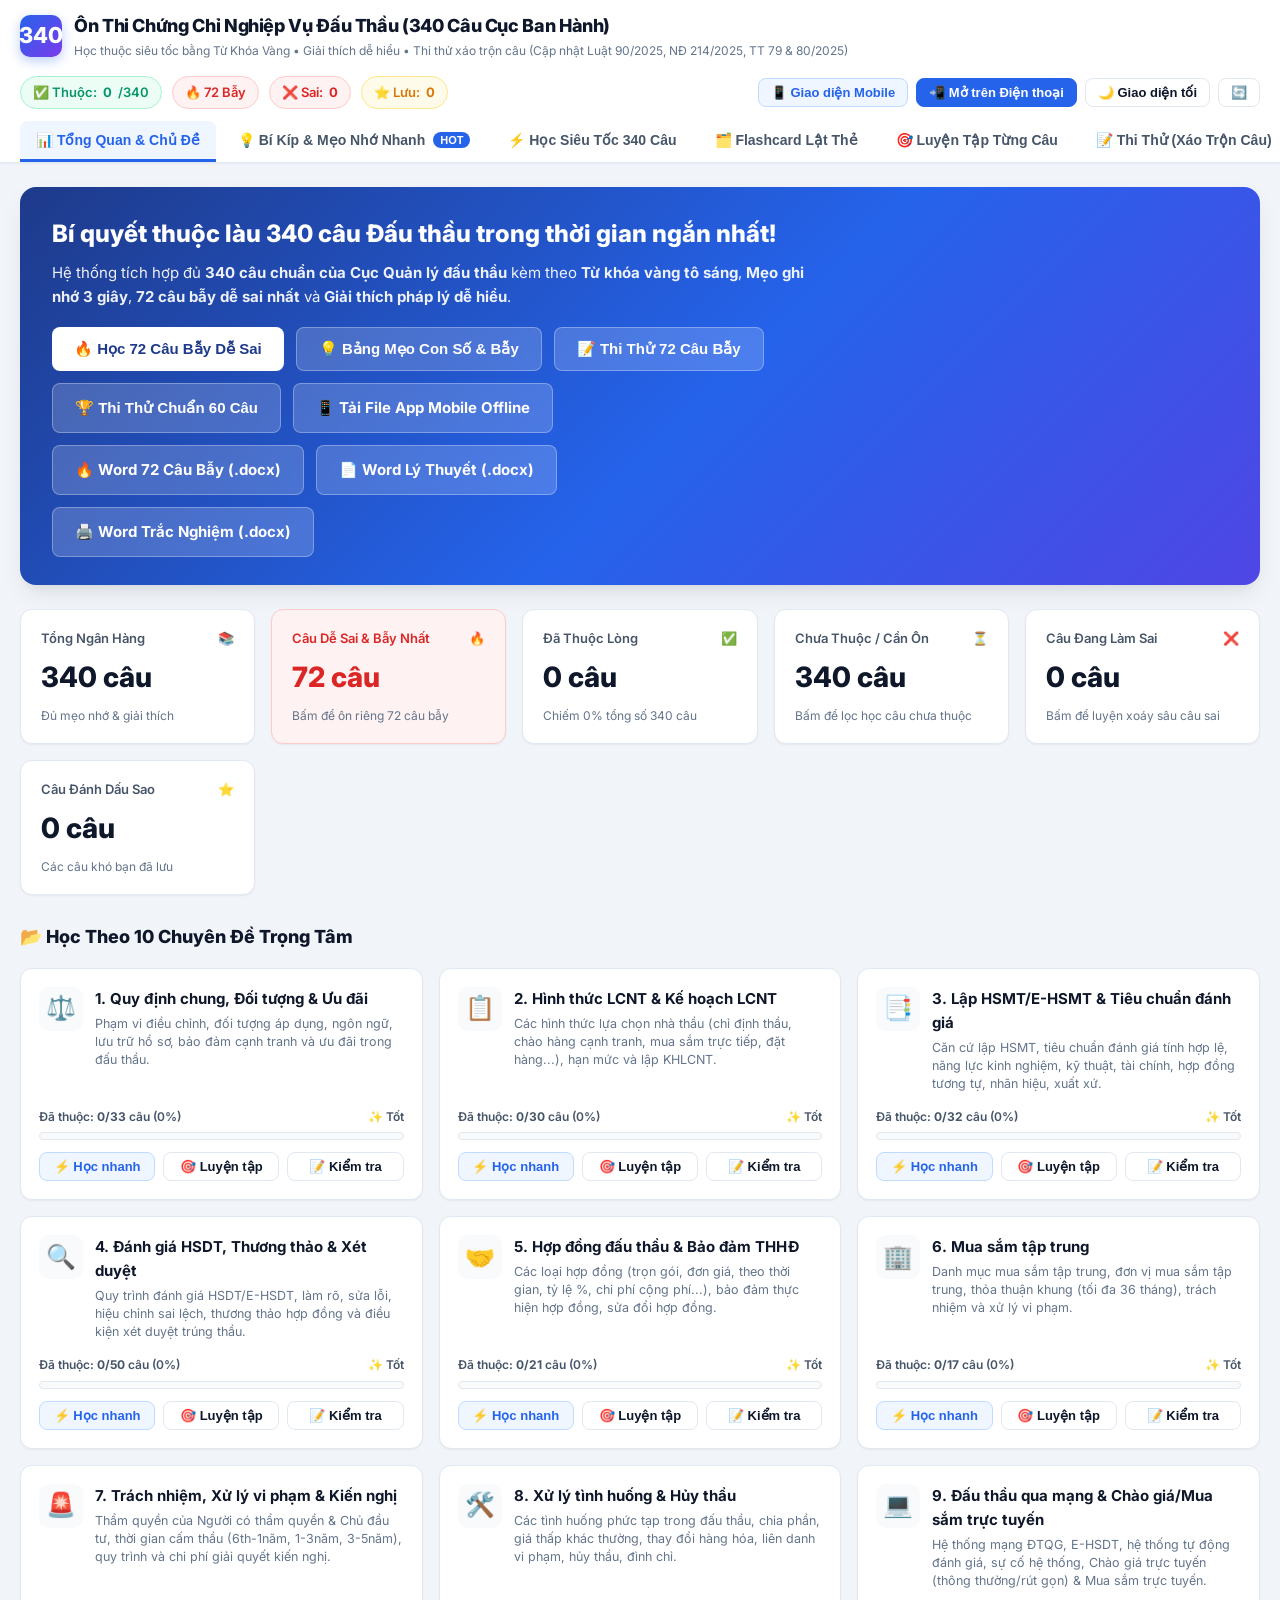
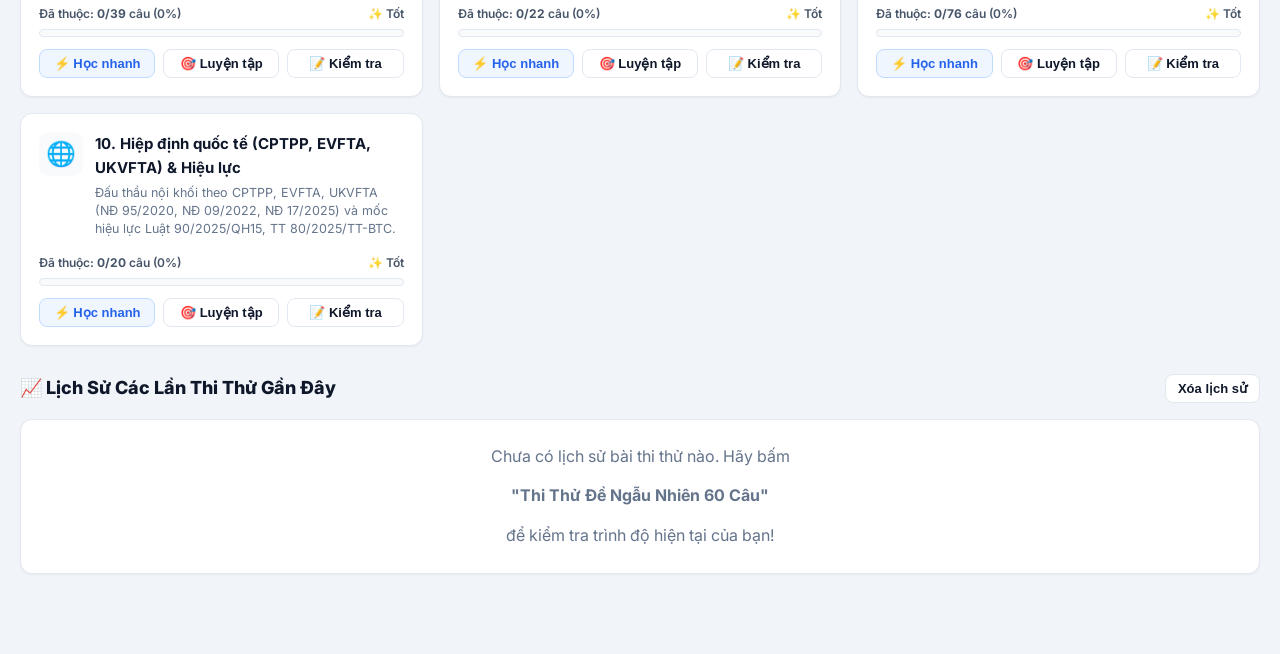
==== On_Thi_Dau_Thau_340_Mobile_Offline.html @ 9c7d1724 "Build phan mem on thi 340 cau Dau thau (Web, Mobile PWA, Word & PDF)" ====
<!DOCTYPE html>
<html lang="vi" data-theme="light">
<head>
  <meta charset="UTF-8" />
  <meta name="viewport" content="width=device-width, initial-scale=1.0, maximum-scale=1.0, user-scalable=no, viewport-fit=cover" />
  <meta name="theme-color" content="#1e3a8a" />
  <meta name="apple-mobile-web-app-capable" content="yes" />
  <meta name="apple-mobile-web-app-status-bar-style" content="black-translucent" />
  <meta name="apple-mobile-web-app-title" content="Đấu Thầu 340" />
  
  <title>Học Nhanh 340 Câu Chứng Chỉ Đấu Thầu – Mẹo Nhớ & Thi Thử</title>
  <link rel="preconnect" href="https://fonts.googleapis.com">
  <link rel="preconnect" href="https://fonts.gstatic.com" crossorigin>
  <link href="https://fonts.googleapis.com/css2?family=Inter:wght@400;500;600;700;800&display=swap" rel="stylesheet">
  <style>
:root {
  --bg-body: #f1f5f9;
  --bg-card: #ffffff;
  --bg-subtle: #f8fafc;
  --bg-hover: #f1f5f9;
  --text-main: #0f172a;
  --text-secondary: #475569;
  --text-muted: #64748b;
  --border-color: #e2e8f0;
  --primary: #2563eb;
  --primary-hover: #1d4ed8;
  --primary-light: #eff6ff;
  --primary-border: #bfdbfe;
  --success: #059669;
  --success-light: #ecfdf5;
  --success-border: #a7f3d0;
  --warning: #d97706;
  --warning-light: #fffbeb;
  --warning-border: #fde68a;
  --danger: #dc2626;
  --danger-light: #fef2f2;
  --danger-border: #fecaca;
  --purple: #7c3aed;
  --purple-light: #f5f3ff;
  --purple-border: #ddd6fe;
  --hl-question: #fef08a;
  --hl-question-text: #854d0e;
  --hl-answer: #bbf7d0;
  --hl-answer-text: #14532d;
  --shadow-sm: 0 1px 2px 0 rgba(15, 23, 42, 0.05);
  --shadow-md: 0 4px 6px -1px rgba(15, 23, 42, 0.08), 0 2px 4px -2px rgba(15, 23, 42, 0.05);
  --shadow-lg: 0 10px 25px -5px rgba(15, 23, 42, 0.1), 0 8px 10px -6px rgba(15, 23, 42, 0.06);
  --radius-sm: 8px;
  --radius-md: 12px;
  --radius-lg: 16px;
}

[data-theme="dark"] {
  --bg-body: #0b1120;
  --bg-card: #1e293b;
  --bg-subtle: #0f172a;
  --bg-hover: #334155;
  --text-main: #f8fafc;
  --text-secondary: #cbd5e1;
  --text-muted: #94a3b8;
  --border-color: #334155;
  --primary: #3b82f6;
  --primary-hover: #60a5fa;
  --primary-light: rgba(59, 130, 246, 0.15);
  --primary-border: rgba(59, 130, 246, 0.35);
  --success: #10b981;
  --success-light: rgba(16, 185, 129, 0.15);
  --success-border: rgba(16, 185, 129, 0.35);
  --warning: #f59e0b;
  --warning-light: rgba(245, 158, 11, 0.15);
  --warning-border: rgba(245, 158, 11, 0.35);
  --danger: #ef4444;
  --danger-light: rgba(239, 68, 68, 0.15);
  --danger-border: rgba(239, 68, 68, 0.35);
  --purple: #8b5cf6;
  --purple-light: rgba(139, 92, 246, 0.15);
  --purple-border: rgba(139, 92, 246, 0.35);
  --hl-question: rgba(250, 204, 21, 0.28);
  --hl-question-text: #fde047;
  --hl-answer: rgba(34, 197, 94, 0.28);
  --hl-answer-text: #86efac;
}

* {
  box-sizing: border-box;
  margin: 0;
  padding: 0;
}

body {
  font-family: 'Inter', -apple-system, BlinkMacSystemFont, 'Segoe UI', Roboto, sans-serif;
  background-color: var(--bg-body);
  color: var(--text-main);
  line-height: 1.6;
  min-height: 100vh;
  display: flex;
  flex-direction: column;
}

/* Header & Navigation */
.app-header {
  background: var(--bg-card);
  border-bottom: 1px solid var(--border-color);
  position: sticky;
  top: 0;
  z-index: 100;
  box-shadow: var(--shadow-sm);
}

.header-top {
  max-width: 1400px;
  margin: 0 auto;
  padding: 12px 20px;
  display: flex;
  align-items: center;
  justify-content: space-between;
  gap: 16px;
  flex-wrap: wrap;
}

.brand {
  display: flex;
  align-items: center;
  gap: 12px;
}

.brand-logo {
  width: 42px;
  height: 42px;
  border-radius: 10px;
  background: linear-gradient(135deg, #2563eb, #7c3aed);
  color: #fff;
  display: flex;
  align-items: center;
  justify-content: center;
  font-size: 22px;
  font-weight: 800;
  box-shadow: 0 4px 12px rgba(37, 99, 235, 0.3);
}

.brand-text h1 {
  font-size: 18px;
  font-weight: 800;
  letter-spacing: -0.02em;
  color: var(--text-main);
}

.brand-text p {
  font-size: 12px;
  color: var(--text-muted);
}

.header-stats-bar {
  display: flex;
  align-items: center;
  gap: 10px;
  flex-wrap: wrap;
}

.mini-stat {
  display: inline-flex;
  align-items: center;
  gap: 6px;
  padding: 5px 12px;
  border-radius: 999px;
  font-size: 13px;
  font-weight: 600;
  background: var(--bg-subtle);
  border: 1px solid var(--border-color);
}

.mini-stat.success {
  background: var(--success-light);
  border-color: var(--success-border);
  color: var(--success);
}

.mini-stat.warning {
  background: var(--warning-light);
  border-color: var(--warning-border);
  color: var(--warning);
}

.mini-stat.danger {
  background: var(--danger-light);
  border-color: var(--danger-border);
  color: var(--danger);
}

.header-actions {
  display: flex;
  align-items: center;
  gap: 8px;
}

/* Main Navigation Tabs */
.nav-tabs {
  max-width: 1400px;
  margin: 0 auto;
  padding: 0 20px;
  display: flex;
  gap: 6px;
  overflow-x: auto;
  scrollbar-width: none;
}

.nav-tabs::-webkit-scrollbar {
  display: none;
}

.nav-tab {
  padding: 11px 16px;
  border: none;
  background: transparent;
  color: var(--text-secondary);
  font-size: 14px;
  font-weight: 600;
  cursor: pointer;
  border-bottom: 3px solid transparent;
  display: inline-flex;
  align-items: center;
  gap: 8px;
  white-space: nowrap;
  transition: all 0.15s ease;
}

.nav-tab:hover {
  color: var(--primary);
  background: var(--bg-hover);
  border-radius: 8px 8px 0 0;
}

.nav-tab.active {
  color: var(--primary);
  border-bottom-color: var(--primary);
  background: var(--primary-light);
  border-radius: 8px 8px 0 0;
}

.nav-badge {
  font-size: 11px;
  padding: 2px 7px;
  border-radius: 999px;
  background: var(--primary);
  color: #fff;
  font-weight: 700;
}

/* Main Container */
.main-container {
  max-width: 1400px;
  width: 100%;
  margin: 0 auto;
  padding: 24px 20px 60px;
  flex: 1;
}

.tab-panel {
  display: none;
  animation: fadeIn 0.2s ease;
}

.tab-panel.active {
  display: block;
}

@keyframes fadeIn {
  from { opacity: 0; transform: translateY(4px); }
  to { opacity: 1; transform: translateY(0); }
}

/* Buttons & Controls */
.btn {
  display: inline-flex;
  align-items: center;
  justify-content: center;
  gap: 7px;
  padding: 9px 16px;
  border-radius: var(--radius-sm);
  font-size: 14px;
  font-weight: 600;
  cursor: pointer;
  border: 1px solid var(--border-color);
  background: var(--bg-card);
  color: var(--text-main);
  transition: all 0.15s ease;
  text-decoration: none;
}

.btn:hover {
  background: var(--bg-hover);
}

.btn-sm {
  padding: 6px 12px;
  font-size: 13px;
}

.btn-lg {
  padding: 12px 22px;
  font-size: 15px;
}

.btn-primary {
  background: var(--primary);
  border-color: var(--primary);
  color: #ffffff;
}

.btn-primary:hover {
  background: var(--primary-hover);
}

.btn-success {
  background: var(--success);
  border-color: var(--success);
  color: #ffffff;
}

.btn-success:hover {
  opacity: 0.92;
}

.btn-warning {
  background: var(--warning);
  border-color: var(--warning);
  color: #ffffff;
}

.btn-danger {
  background: var(--danger);
  border-color: var(--danger);
  color: #ffffff;
}

.btn-outline-primary {
  background: var(--primary-light);
  border-color: var(--primary-border);
  color: var(--primary);
}

.btn-outline-success {
  background: var(--success-light);
  border-color: var(--success-border);
  color: var(--success);
}

.btn-outline-warning {
  background: var(--warning-light);
  border-color: var(--warning-border);
  color: var(--warning);
}

.btn-outline-danger {
  background: var(--danger-light);
  border-color: var(--danger-border);
  color: var(--danger);
}

/* Dashboard Cards */
.hero-banner {
  background: linear-gradient(135deg, #1e3a8a 0%, #2563eb 55%, #4f46e5 100%);
  color: #ffffff;
  border-radius: var(--radius-lg);
  padding: 28px 32px;
  margin-bottom: 24px;
  display: flex;
  align-items: center;
  justify-content: space-between;
  gap: 24px;
  flex-wrap: wrap;
  box-shadow: var(--shadow-lg);
}

.hero-content {
  max-width: 760px;
}

.hero-content h2 {
  font-size: 24px;
  font-weight: 800;
  margin-bottom: 8px;
}

.hero-content p {
  font-size: 15px;
  opacity: 0.92;
  margin-bottom: 18px;
}

.hero-actions {
  display: flex;
  gap: 12px;
  flex-wrap: wrap;
}

.hero-actions .btn {
  border: none;
  font-weight: 700;
}

.btn-white {
  background: #ffffff;
  color: #1e3a8a;
}

.btn-white:hover {
  background: #eff6ff;
}

.btn-glass {
  background: rgba(255, 255, 255, 0.18);
  color: #ffffff;
  backdrop-filter: blur(6px);
  border: 1px solid rgba(255, 255, 255, 0.3) !important;
}

.btn-glass:hover {
  background: rgba(255, 255, 255, 0.28);
}

.stats-grid {
  display: grid;
  grid-template-columns: repeat(auto-fit, minmax(210px, 1fr));
  gap: 16px;
  margin-bottom: 28px;
}

.stat-card {
  background: var(--bg-card);
  border: 1px solid var(--border-color);
  border-radius: var(--radius-md);
  padding: 18px 20px;
  box-shadow: var(--shadow-sm);
  display: flex;
  flex-direction: column;
  gap: 6px;
  cursor: pointer;
  transition: transform 0.15s ease, box-shadow 0.15s ease;
}

.stat-card:hover {
  transform: translateY(-2px);
  box-shadow: var(--shadow-md);
}

.stat-card-header {
  display: flex;
  align-items: center;
  justify-content: space-between;
  font-size: 13px;
  font-weight: 600;
  color: var(--text-secondary);
}

.stat-card-value {
  font-size: 28px;
  font-weight: 800;
  color: var(--text-main);
}

.stat-card-sub {
  font-size: 12px;
  color: var(--text-muted);
}

/* Topics Grid */
.section-header {
  display: flex;
  align-items: center;
  justify-content: space-between;
  margin-bottom: 16px;
  gap: 12px;
  flex-wrap: wrap;
}

.section-title {
  font-size: 18px;
  font-weight: 800;
  color: var(--text-main);
  display: flex;
  align-items: center;
  gap: 8px;
}

.topics-grid {
  display: grid;
  grid-template-columns: repeat(auto-fill, minmax(320px, 1fr));
  gap: 16px;
  margin-bottom: 28px;
}

.topic-card {
  background: var(--bg-card);
  border: 1px solid var(--border-color);
  border-radius: var(--radius-md);
  padding: 18px;
  box-shadow: var(--shadow-sm);
  display: flex;
  flex-direction: column;
  justify-content: space-between;
  gap: 14px;
  transition: all 0.15s ease;
}

.topic-card:hover {
  border-color: var(--primary-border);
  box-shadow: var(--shadow-md);
}

.topic-card-top {
  display: flex;
  align-items: flex-start;
  gap: 12px;
}

.topic-icon {
  font-size: 24px;
  width: 44px;
  height: 44px;
  border-radius: 10px;
  background: var(--bg-subtle);
  display: flex;
  align-items: center;
  justify-content: center;
  flex-shrink: 0;
}

.topic-info h3 {
  font-size: 15px;
  font-weight: 700;
  margin-bottom: 4px;
  color: var(--text-main);
}

.topic-info p {
  font-size: 12.5px;
  color: var(--text-muted);
  line-height: 1.45;
}

.progress-bar-wrap {
  width: 100%;
  height: 8px;
  background: var(--bg-subtle);
  border-radius: 999px;
  overflow: hidden;
  border: 1px solid var(--border-color);
}

.progress-bar-fill {
  height: 100%;
  background: linear-gradient(90deg, #2563eb, #10b981);
  border-radius: 999px;
  transition: width 0.3s ease;
}

.topic-meta {
  display: flex;
  align-items: center;
  justify-content: space-between;
  font-size: 12px;
  color: var(--text-secondary);
  font-weight: 600;
}

.topic-actions {
  display: flex;
  gap: 8px;
  flex-wrap: wrap;
}

.topic-actions .btn {
  flex: 1;
}

/* Filter & Toolbar Bar */
.toolbar-card {
  background: var(--bg-card);
  border: 1px solid var(--border-color);
  border-radius: var(--radius-md);
  padding: 16px;
  margin-bottom: 20px;
  box-shadow: var(--shadow-sm);
  display: flex;
  flex-direction: column;
  gap: 14px;
}

.toolbar-row {
  display: flex;
  align-items: center;
  gap: 12px;
  flex-wrap: wrap;
}

.input-control, .select-control {
  padding: 9px 13px;
  border-radius: var(--radius-sm);
  border: 1px solid var(--border-color);
  background: var(--bg-subtle);
  color: var(--text-main);
  font-size: 14px;
  font-family: inherit;
  outline: none;
}

.input-control:focus, .select-control:focus {
  border-color: var(--primary);
  box-shadow: 0 0 0 3px var(--primary-light);
}

.search-input-wrap {
  position: relative;
  flex: 1;
  min-width: 240px;
}

.search-input-wrap input {
  width: 100%;
  padding-left: 36px;
}

.search-input-wrap .search-icon {
  position: absolute;
  left: 11px;
  top: 50%;
  transform: translateY(-50%);
  color: var(--text-muted);
  pointer-events: none;
}

/* Toggle Switches / Pills */
.mode-toggles {
  display: flex;
  align-items: center;
  gap: 10px;
  flex-wrap: wrap;
}

.toggle-pill {
  display: inline-flex;
  align-items: center;
  gap: 7px;
  padding: 7px 13px;
  border-radius: 999px;
  font-size: 13px;
  font-weight: 600;
  cursor: pointer;
  border: 1px solid var(--border-color);
  background: var(--bg-subtle);
  color: var(--text-secondary);
  user-select: none;
  transition: all 0.15s ease;
}

.toggle-pill.active {
  background: var(--primary-light);
  border-color: var(--primary);
  color: var(--primary);
}

/* Question Cards in Speed Study & Practice */
.question-card {
  background: var(--bg-card);
  border: 1px solid var(--border-color);
  border-radius: var(--radius-md);
  padding: 22px;
  margin-bottom: 16px;
  box-shadow: var(--shadow-sm);
  transition: border-color 0.15s ease;
}

.question-card.status-mastered {
  border-left: 5px solid var(--success);
}

.question-card.status-learning {
  border-left: 5px solid var(--warning);
}

.question-card.status-wrong {
  border-left: 5px solid var(--danger);
}

.q-header {
  display: flex;
  align-items: center;
  justify-content: space-between;
  gap: 10px;
  margin-bottom: 14px;
  flex-wrap: wrap;
}

.q-badges {
  display: flex;
  align-items: center;
  gap: 8px;
  flex-wrap: wrap;
}

.q-number-badge {
  background: var(--primary);
  color: #ffffff;
  font-weight: 800;
  font-size: 13px;
  padding: 4px 11px;
  border-radius: 6px;
}

.q-topic-badge {
  background: var(--bg-subtle);
  border: 1px solid var(--border-color);
  color: var(--text-secondary);
  font-size: 12px;
  font-weight: 600;
  padding: 3px 10px;
  border-radius: 6px;
}

.q-legal-badge {
  background: var(--purple-light);
  border: 1px solid var(--purple-border);
  color: var(--purple);
  font-size: 11.5px;
  font-weight: 600;
  padding: 3px 9px;
  border-radius: 6px;
}

.q-actions {
  display: flex;
  align-items: center;
  gap: 6px;
}

.star-btn {
  background: transparent;
  border: 1px solid var(--border-color);
  border-radius: 6px;
  padding: 4px 9px;
  cursor: pointer;
  font-size: 15px;
  color: var(--text-muted);
  transition: all 0.15s;
}

.star-btn.bookmarked {
  color: #f59e0b;
  background: var(--warning-light);
  border-color: var(--warning-border);
}

.q-text {
  font-size: 16px;
  font-weight: 600;
  color: var(--text-main);
  margin-bottom: 16px;
  white-space: pre-line;
  line-height: 1.55;
}

.hl-q {
  background: var(--hl-question);
  color: var(--hl-question-text);
  padding: 1px 5px;
  border-radius: 4px;
  font-weight: 700;
}

.hl-a {
  background: var(--hl-answer);
  color: var(--hl-answer-text);
  padding: 1px 5px;
  border-radius: 4px;
  font-weight: 700;
}

/* Options List */
.options-list {
  display: flex;
  flex-direction: column;
  gap: 10px;
  margin-bottom: 16px;
}

.option-item {
  display: flex;
  align-items: flex-start;
  gap: 12px;
  padding: 12px 15px;
  border-radius: var(--radius-sm);
  border: 1.5px solid var(--border-color);
  background: var(--bg-subtle);
  cursor: pointer;
  transition: all 0.15s ease;
  font-size: 14.5px;
  line-height: 1.5;
}

.option-item:hover:not(.disabled) {
  border-color: var(--primary);
  background: var(--primary-light);
}

.option-letter {
  width: 28px;
  height: 28px;
  border-radius: 7px;
  background: var(--bg-card);
  border: 1px solid var(--border-color);
  display: flex;
  align-items: center;
  justify-content: center;
  font-weight: 800;
  font-size: 13px;
  flex-shrink: 0;
  margin-top: 1px;
}

.option-content {
  flex: 1;
}

.option-item.correct-option {
  background: var(--success-light);
  border-color: var(--success);
}

.option-item.correct-option .option-letter {
  background: var(--success);
  border-color: var(--success);
  color: #ffffff;
}

.option-item.wrong-option {
  background: var(--danger-light);
  border-color: var(--danger);
}

.option-item.wrong-option .option-letter {
  background: var(--danger);
  border-color: var(--danger);
  color: #ffffff;
}

.option-item.selected-exam {
  background: var(--primary-light);
  border-color: var(--primary);
}

.option-item.selected-exam .option-letter {
  background: var(--primary);
  border-color: var(--primary);
  color: #ffffff;
}

.option-item.dimmed {
  opacity: 0.55;
}

/* Memory Tip & Explanation Box */
.insight-box {
  border-radius: var(--radius-sm);
  padding: 15px 18px;
  margin-top: 12px;
  display: flex;
  flex-direction: column;
  gap: 10px;
  background: var(--bg-subtle);
  border: 1px solid var(--border-color);
}

.tip-block {
  display: flex;
  align-items: flex-start;
  gap: 10px;
  background: var(--warning-light);
  border: 1px solid var(--warning-border);
  padding: 11px 14px;
  border-radius: 8px;
  color: var(--text-main);
  font-size: 14px;
}

.tip-block-icon {
  font-size: 18px;
  flex-shrink: 0;
}

.exp-block {
  display: flex;
  align-items: flex-start;
  gap: 10px;
  background: var(--primary-light);
  border: 1px solid var(--primary-border);
  padding: 11px 14px;
  border-radius: 8px;
  color: var(--text-main);
  font-size: 14px;
}

.exp-block-icon {
  font-size: 18px;
  flex-shrink: 0;
}

/* Recall Mask in Speed Study */
.recall-masked .option-item.correct-option {
  background: var(--bg-subtle);
  border-color: var(--border-color);
}

.recall-masked .option-item.correct-option .option-letter {
  background: var(--bg-card);
  border-color: var(--border-color);
  color: var(--text-main);
}

.recall-masked .hl-a {
  background: transparent;
  color: inherit;
  font-weight: inherit;
  padding: 0;
}

.recall-masked .insight-box {
  display: none;
}

.recall-reveal-btn {
  width: 100%;
  padding: 10px;
  border: 1px dashed var(--primary);
  background: var(--primary-light);
  color: var(--primary);
  font-weight: 700;
  border-radius: 8px;
  cursor: pointer;
  margin-top: 6px;
}

/* Flashcard View */
.flashcard-container {
  max-width: 820px;
  margin: 0 auto;
}

.flashcard-stage {
  perspective: 1200px;
  margin-bottom: 20px;
}

.flashcard-box {
  background: var(--bg-card);
  border: 2px solid var(--border-color);
  border-radius: var(--radius-lg);
  min-height: 360px;
  padding: 32px;
  box-shadow: var(--shadow-lg);
  display: flex;
  flex-direction: column;
  justify-content: space-between;
  cursor: pointer;
  transition: all 0.2s ease;
  position: relative;
}

.flashcard-box:hover {
  border-color: var(--primary);
}

.flashcard-box.flipped {
  border-color: var(--success);
  background: var(--bg-card);
}

.fc-hint {
  text-align: center;
  font-size: 13px;
  color: var(--text-muted);
  margin-top: 16px;
}

.fc-controls {
  display: flex;
  align-items: center;
  justify-content: center;
  gap: 12px;
  flex-wrap: wrap;
}

/* Exam Layout */
.exam-layout {
  display: grid;
  grid-template-columns: 1fr 330px;
  gap: 20px;
  align-items: start;
}

@media (max-width: 980px) {
  .exam-layout {
    grid-template-columns: 1fr;
  }
}

.exam-sidebar {
  background: var(--bg-card);
  border: 1px solid var(--border-color);
  border-radius: var(--radius-md);
  padding: 18px;
  position: sticky;
  top: 86px;
  box-shadow: var(--shadow-sm);
}

.timer-box {
  background: var(--primary-light);
  border: 1px solid var(--primary-border);
  color: var(--primary);
  border-radius: var(--radius-sm);
  padding: 12px;
  text-align: center;
  font-size: 24px;
  font-weight: 800;
  font-variant-numeric: tabular-nums;
  margin-bottom: 14px;
}

.timer-box.urgent {
  background: var(--danger-light);
  border-color: var(--danger-border);
  color: var(--danger);
  animation: pulse 1s infinite;
}

@keyframes pulse {
  0%, 100% { opacity: 1; }
  50% { opacity: 0.7; }
}

.palette-grid {
  display: grid;
  grid-template-columns: repeat(auto-fill, minmax(38px, 1fr));
  gap: 6px;
  max-height: 360px;
  overflow-y: auto;
  padding: 4px 2px;
  margin-bottom: 16px;
}

.palette-btn {
  height: 36px;
  border-radius: 6px;
  border: 1px solid var(--border-color);
  background: var(--bg-subtle);
  color: var(--text-main);
  font-size: 12.5px;
  font-weight: 700;
  cursor: pointer;
  display: flex;
  align-items: center;
  justify-content: center;
  transition: all 0.12s;
}

.palette-btn:hover {
  border-color: var(--primary);
}

.palette-btn.current {
  outline: 2px solid var(--primary);
  outline-offset: 1px;
}

.palette-btn.answered {
  background: var(--primary);
  border-color: var(--primary);
  color: #ffffff;
}

.palette-btn.flagged {
  background: var(--warning);
  border-color: var(--warning);
  color: #ffffff;
}

.palette-btn.review-correct {
  background: var(--success);
  border-color: var(--success);
  color: #ffffff;
}

.palette-btn.review-wrong {
  background: var(--danger);
  border-color: var(--danger);
  color: #ffffff;
}

/* Master Cheat Sheet Styles */
.tips-section-card {
  background: var(--bg-card);
  border: 1px solid var(--border-color);
  border-radius: var(--radius-md);
  padding: 22px;
  margin-bottom: 22px;
  box-shadow: var(--shadow-sm);
}

.tips-section-header {
  display: flex;
  align-items: center;
  justify-content: space-between;
  gap: 12px;
  margin-bottom: 8px;
  flex-wrap: wrap;
}

.tips-section-header h3 {
  font-size: 18px;
  font-weight: 800;
  color: var(--text-main);
  display: flex;
  align-items: center;
  gap: 10px;
}

.tips-table {
  display: flex;
  flex-direction: column;
  gap: 12px;
  margin-top: 16px;
}

.tip-row {
  display: grid;
  grid-template-columns: 240px 1fr;
  gap: 16px;
  padding: 14px 16px;
  border-radius: var(--radius-sm);
  background: var(--bg-subtle);
  border: 1px solid var(--border-color);
}

@media (max-width: 768px) {
  .tip-row {
    grid-template-columns: 1fr;
    gap: 8px;
  }
}

.tip-key {
  font-weight: 800;
  font-size: 14.5px;
  color: var(--primary);
  background: var(--primary-light);
  border: 1px solid var(--primary-border);
  padding: 8px 12px;
  border-radius: 8px;
  height: fit-content;
}

.tip-body {
  display: flex;
  flex-direction: column;
  gap: 8px;
}

.tip-rule {
  font-size: 14px;
  white-space: pre-line;
  color: var(--text-main);
}

.tip-q-links {
  display: flex;
  align-items: center;
  gap: 6px;
  flex-wrap: wrap;
}

.q-chip {
  font-size: 12px;
  font-weight: 700;
  padding: 3px 9px;
  border-radius: 999px;
  background: var(--bg-card);
  border: 1px solid var(--border-color);
  color: var(--text-secondary);
  cursor: pointer;
  transition: all 0.15s;
}

.q-chip:hover {
  background: var(--primary);
  color: #ffffff;
  border-color: var(--primary);
}

/* Modal */
.modal-overlay {
  position: fixed;
  inset: 0;
  background: rgba(15, 23, 42, 0.6);
  backdrop-filter: blur(3px);
  display: none;
  align-items: center;
  justify-content: center;
  z-index: 1000;
  padding: 20px;
}

.modal-overlay.open {
  display: flex;
}

.modal-content {
  background: var(--bg-card);
  border: 1px solid var(--border-color);
  border-radius: var(--radius-lg);
  max-width: 780px;
  width: 100%;
  max-height: 90vh;
  overflow-y: auto;
  padding: 24px;
  box-shadow: var(--shadow-lg);
}

.modal-header {
  display: flex;
  align-items: center;
  justify-content: space-between;
  margin-bottom: 16px;
  padding-bottom: 12px;
  border-bottom: 1px solid var(--border-color);
}

/* Pagination */
.pagination-bar {
  display: flex;
  align-items: center;
  justify-content: space-between;
  gap: 12px;
  flex-wrap: wrap;
  margin-top: 20px;
  padding: 14px 18px;
  background: var(--bg-card);
  border: 1px solid var(--border-color);
  border-radius: var(--radius-md);
}

.kbd {
  display: inline-block;
  padding: 2px 6px;
  font-size: 11px;
  font-family: monospace;
  background: var(--bg-subtle);
  border: 1px solid var(--border-color);
  border-radius: 4px;
  color: var(--text-secondary);
}



/* ==========================================================================
   NATIVE MOBILE UI & PHONE SIMULATOR MODE
   ========================================================================== */

.mobile-bottom-nav {
  display: none;
  position: fixed;
  bottom: 0;
  left: 0;
  right: 0;
  background: var(--bg-card);
  border-top: 1px solid var(--border-color);
  padding: 6px 8px calc(6px + env(safe-area-inset-bottom, 0px));
  z-index: 900;
  box-shadow: 0 -4px 16px rgba(15, 23, 42, 0.08);
  justify-content: space-around;
  align-items: center;
}

.mob-nav-item {
  flex: 1;
  border: none;
  background: transparent;
  color: var(--text-muted);
  display: flex;
  flex-direction: column;
  align-items: center;
  justify-content: center;
  gap: 3px;
  padding: 6px 2px;
  border-radius: 10px;
  cursor: pointer;
  font-family: inherit;
  transition: all 0.15s ease;
  -webkit-tap-highlight-color: transparent;
}

.mob-nav-icon {
  font-size: 19px;
  line-height: 1;
}

.mob-nav-label {
  font-size: 10.5px;
  font-weight: 700;
  letter-spacing: -0.01em;
}

.mob-nav-item.active {
  color: var(--primary);
  background: var(--primary-light);
}

/* Mobile Floating Bottom Action Bar for Practice & Exam */
.mobile-action-bar {
  display: none;
  position: fixed;
  bottom: calc(60px + env(safe-area-inset-bottom, 0px));
  left: 0;
  right: 0;
  background: var(--bg-card);
  border-top: 1px solid var(--border-color);
  padding: 8px 12px;
  z-index: 890;
  box-shadow: 0 -4px 12px rgba(15, 23, 42, 0.06);
  align-items: center;
  justify-content: space-between;
  gap: 8px;
}

.mobile-action-bar .btn {
  padding: 10px 14px;
  font-size: 13.5px;
  font-weight: 700;
  border-radius: 10px;
}

/* Mobile Bottom Sheet Drawer for Question Palette */
.mobile-drawer-overlay {
  position: fixed;
  inset: 0;
  background: rgba(15, 23, 42, 0.55);
  backdrop-filter: blur(2px);
  z-index: 1100;
  display: none;
  align-items: flex-end;
  justify-content: center;
}

.mobile-drawer-overlay.open {
  display: flex;
}

.mobile-drawer {
  background: var(--bg-card);
  width: 100%;
  max-width: 500px;
  max-height: 82vh;
  border-radius: 20px 20px 0 0;
  padding: 18px 16px calc(20px + env(safe-area-inset-bottom, 0px));
  display: flex;
  flex-direction: column;
  gap: 12px;
  box-shadow: 0 -10px 30px rgba(0, 0, 0, 0.2);
  animation: slideUpDrawer 0.22s ease-out;
}

@keyframes slideUpDrawer {
  from { transform: translateY(100%); }
  to { transform: translateY(0); }
}

.drawer-handle {
  width: 42px;
  height: 5px;
  background: var(--border-color);
  border-radius: 999px;
  margin: 0 auto 4px;
}

.mobile-filter-toggle-btn {
  display: none;
  width: 100%;
  justify-content: space-between;
  padding: 10px 14px;
  font-weight: 700;
  background: var(--primary-light);
  color: var(--primary);
  border: 1px solid var(--primary-border);
  border-radius: 10px;
}

/* Swipe Hint Pill */
.mobile-swipe-hint {
  display: none;
  text-align: center;
  font-size: 12px;
  color: var(--text-muted);
  padding: 6px 10px;
  background: var(--bg-subtle);
  border-radius: 999px;
  margin: 0 auto 12px;
  width: fit-content;
  border: 1px solid var(--border-color);
}

/* Mobile Responsive & Desktop Mobile-Preview Mode (`body.mobile-view`) */
body.mobile-view {
  background: #0f172a;
  align-items: center;
}

body.mobile-view .app-header,
body.mobile-view .main-container {
  max-width: 440px;
  width: 100%;
  background: var(--bg-body);
  border-left: 1px solid var(--border-color);
  border-right: 1px solid var(--border-color);
}

body.mobile-view .app-header {
  background: var(--bg-card);
}

body.mobile-view .mobile-bottom-nav,
body.mobile-view .mobile-action-bar {
  max-width: 440px;
  left: 50%;
  transform: translateX(-50%);
  border-left: 1px solid var(--border-color);
  border-right: 1px solid var(--border-color);
}

@media (max-width: 820px), (min-width: 1px) {
  /* Apply mobile layout when screen <= 820px OR body has .mobile-view */
}

@media (max-width: 820px) {
  .nav-tabs {
    display: none !important;
  }
  .mobile-bottom-nav {
    display: flex !important;
  }
  .mobile-swipe-hint {
    display: block !important;
  }
  .mobile-filter-toggle-btn {
    display: inline-flex !important;
  }
  .toolbar-card.collapsible-mobile .toolbar-collapsible-body {
    display: none;
  }
  .toolbar-card.collapsible-mobile.expanded .toolbar-collapsible-body {
    display: flex;
    flex-direction: column;
    gap: 12px;
    margin-top: 10px;
  }
  .main-container {
    padding: 12px 12px 135px !important;
  }
  .header-top {
    padding: 10px 12px !important;
    gap: 8px !important;
  }
  .brand-logo {
    width: 34px !important;
    height: 34px !important;
    font-size: 16px !important;
  }
  .brand-text h1 {
    font-size: 14.5px !important;
    line-height: 1.25;
  }
  .brand-text p {
    display: none !important;
  }
  .header-stats-bar {
    width: 100%;
    justify-content: space-between;
    gap: 4px !important;
  }
  .mini-stat {
    font-size: 11.5px !important;
    padding: 3px 8px !important;
  }
  .hero-banner {
    padding: 16px !important;
    border-radius: 12px !important;
    margin-bottom: 14px !important;
  }
  .hero-content h2 {
    font-size: 17px !important;
  }
  .hero-content p {
    font-size: 13px !important;
    margin-bottom: 12px !important;
  }
  .hero-actions {
    display: grid !important;
    grid-template-columns: 1fr 1fr;
    gap: 8px !important;
  }
  .hero-actions .btn {
    padding: 9px 10px !important;
    font-size: 12.5px !important;
    width: 100%;
    text-align: center;
  }
  .stats-grid {
    grid-template-columns: 1fr 1fr !important;
    gap: 10px !important;
    margin-bottom: 18px !important;
  }
  .stat-card {
    padding: 12px !important;
  }
  .stat-card-value {
    font-size: 20px !important;
  }
  .topics-grid {
    grid-template-columns: 1fr !important;
    gap: 12px !important;
  }
  .question-card {
    padding: 14px !important;
    border-radius: 12px !important;
  }
  .q-text {
    font-size: 15.5px !important;
    margin-bottom: 12px !important;
  }
  .option-item {
    padding: 12px !important;
    font-size: 14.5px !important;
    border-radius: 10px !important;
  }
  .input-control, .select-control {
    font-size: 16px !important; /* Prevents iOS zoom on focus */
    width: 100%;
  }
  .exam-sidebar {
    display: none !important; /* Replaced by mobile bottom sheet drawer */
  }
  .flashcard-box {
    padding: 18px !important;
    min-height: 310px !important;
  }
  .fc-hint {
    display: none !important;
  }
}

/* Mirror the exact mobile rules when Desktop user turns on `body.mobile-view` */
body.mobile-view .nav-tabs {
  display: none !important;
}
body.mobile-view .mobile-bottom-nav {
  display: flex !important;
}
body.mobile-view .mobile-swipe-hint {
  display: block !important;
}
body.mobile-view .mobile-filter-toggle-btn {
  display: inline-flex !important;
}
body.mobile-view .toolbar-card.collapsible-mobile .toolbar-collapsible-body {
  display: none;
}
body.mobile-view .toolbar-card.collapsible-mobile.expanded .toolbar-collapsible-body {
  display: flex;
  flex-direction: column;
  gap: 12px;
  margin-top: 10px;
}
body.mobile-view .main-container {
  padding: 12px 12px 135px !important;
}
body.mobile-view .header-top {
  padding: 10px 12px !important;
  gap: 8px !important;
}
body.mobile-view .brand-logo {
  width: 34px !important;
  height: 34px !important;
  font-size: 16px !important;
}
body.mobile-view .brand-text h1 {
  font-size: 14.5px !important;
  line-height: 1.25;
}
body.mobile-view .brand-text p {
  display: none !important;
}
body.mobile-view .header-stats-bar {
  width: 100%;
  justify-content: space-between;
  gap: 4px !important;
}
body.mobile-view .mini-stat {
  font-size: 11.5px !important;
  padding: 3px 8px !important;
}
body.mobile-view .hero-banner {
  padding: 16px !important;
  border-radius: 12px !important;
  margin-bottom: 14px !important;
}
body.mobile-view .hero-content h2 {
  font-size: 17px !important;
}
body.mobile-view .hero-content p {
  font-size: 13px !important;
  margin-bottom: 12px !important;
}
body.mobile-view .hero-actions {
  display: grid !important;
  grid-template-columns: 1fr 1fr;
  gap: 8px !important;
}
body.mobile-view .hero-actions .btn {
  padding: 9px 10px !important;
  font-size: 12.5px !important;
  width: 100%;
  text-align: center;
}
body.mobile-view .stats-grid {
  grid-template-columns: 1fr 1fr !important;
  gap: 10px !important;
  margin-bottom: 18px !important;
}
body.mobile-view .stat-card {
  padding: 12px !important;
}
body.mobile-view .stat-card-value {
  font-size: 20px !important;
}
body.mobile-view .topics-grid {
  grid-template-columns: 1fr !important;
  gap: 12px !important;
}
body.mobile-view .question-card {
  padding: 14px !important;
  border-radius: 12px !important;
}
body.mobile-view .q-text {
  font-size: 15.5px !important;
  margin-bottom: 12px !important;
}
body.mobile-view .option-item {
  padding: 12px !important;
  font-size: 14.5px !important;
  border-radius: 10px !important;
}
body.mobile-view .exam-sidebar {
  display: none !important;
}
body.mobile-view .flashcard-box {
  padding: 18px !important;
  min-height: 310px !important;
}
body.mobile-view .fc-hint {
  display: none !important;
}

</style>
</head>
<body>
  <!-- Header -->
  <header class="app-header">
    <div class="header-top">
      <div class="brand">
        <div class="brand-logo">340</div>
        <div class="brand-text">
          <h1>Ôn Thi Chứng Chỉ Nghiệp Vụ Đấu Thầu (340 Câu Cục Ban Hành)</h1>
          <p>Học thuộc siêu tốc bằng Từ Khóa Vàng • Giải thích dễ hiểu • Thi thử xáo trộn câu (Cập nhật Luật 90/2025, NĐ 214/2025, TT 79 & 80/2025)</p>
        </div>
      </div>

      <div class="header-stats-bar">
        <span class="mini-stat success" onclick="openSpeedWithFilter('MASTERED')" style="cursor:pointer;" title="Số câu bạn đã đánh dấu thuộc lòng">
          ✅ Thuộc: <strong id="hdr-mastered">0</strong>/340
        </span>
        <span class="mini-stat danger" onclick="openSpeedWithFilter('TRAP')" style="cursor:pointer;" title="Bấm để xem 72 câu bẫy dễ sai nhất">
          🔥 72 Bẫy
        </span>
        <span class="mini-stat danger" onclick="openPracticeWithFilter('WRONG')" style="cursor:pointer;" title="Số câu bạn từng chọn sai">
          ❌ Sai: <strong id="hdr-wrong">0</strong>
        </span>
        <span class="mini-stat warning" onclick="openSpeedWithFilter('BOOKMARKED')" style="cursor:pointer;" title="Số câu bạn đánh dấu sao">
          ⭐ Lưu: <strong id="hdr-bookmarked">0</strong>
        </span>
      </div>

      <div class="header-actions">
        <button class="btn btn-sm btn-outline-primary" id="btn-mobile-view-toggle" title="Chuyển đổi giao diện Điện thoại / Máy tính">
          📱 Giao diện Mobile
        </button>
        <button class="btn btn-sm btn-primary" id="btn-open-qr-modal" title="Quét mã QR hoặc tải bản Mobile Offline về điện thoại">
          📲 Mở trên Điện thoại
        </button>
        <button class="btn btn-sm" id="btn-theme-toggle" title="Đổi giao diện Sáng / Tối">
          🌙 Tối
        </button>
        <button class="btn btn-sm" id="btn-reset-progress" title="Xóa tiến độ học để học lại từ đầu">
          🔄
        </button>
      </div>
    </div>

    <nav class="nav-tabs">
      <button class="nav-tab active" data-tab="tab-dashboard">
        📊 Tổng Quan & Chủ Đề
      </button>
      <button class="nav-tab" data-tab="tab-tips">
        💡 Bí Kíp & Mẹo Nhớ Nhanh <span class="nav-badge">HOT</span>
      </button>
      <button class="nav-tab" data-tab="tab-speed">
        ⚡ Học Siêu Tốc 340 Câu
      </button>
      <button class="nav-tab" data-tab="tab-flashcard">
        🗂️ Flashcard Lật Thẻ
      </button>
      <button class="nav-tab" data-tab="tab-practice">
        🎯 Luyện Tập Từng Câu
      </button>
      <button class="nav-tab" data-tab="tab-exam">
        📝 Thi Thử (Xáo Trộn Câu)
      </button>
    </nav>
  </header>

  <!-- Main Content -->
  <main class="main-container">
    <!-- TAB 1: DASHBOARD -->
    <section id="tab-dashboard" class="tab-panel active">
      <div class="hero-banner">
        <div class="hero-content">
          <h2>Bí quyết thuộc làu 340 câu Đấu thầu trong thời gian ngắn nhất!</h2>
          <p>
            Hệ thống tích hợp đủ <strong>340 câu chuẩn của Cục Quản lý đấu thầu</strong> kèm theo <strong>Từ khóa vàng tô sáng</strong>, <strong>Mẹo ghi nhớ 3 giây</strong>, <strong>72 câu bẫy dễ sai nhất</strong> và <strong>Giải thích pháp lý dễ hiểu</strong>.
          </p>
          <div class="hero-actions">
            <button class="btn btn-lg btn-white" onclick="openSpeedWithFilter('TRAP')">
              🔥 Học 72 Câu Bẫy Dễ Sai
            </button>
            <button class="btn btn-lg btn-glass" onclick="switchTab('tab-tips')">
              💡 Bảng Mẹo Con Số & Bẫy
            </button>
            <button class="btn btn-lg btn-glass" onclick="startTrapExam()">
              📝 Thi Thử 72 Câu Bẫy
            </button>
            <button class="btn btn-lg btn-glass" onclick="startQuickExam(60, 60)">
              🏆 Thi Thử Chuẩn 60 Câu
            </button>
            <a class="btn btn-lg btn-glass" href="On_Thi_Dau_Thau_340_Mobile_Offline.html" download>
              📱 Tải File App Mobile Offline
            </a>
            <a class="btn btn-lg btn-glass" href="3_Bo_72_Cau_Hoi_De_Sai_Va_Nhieu_Bay_Nhat.docx" download>
              🔥 Word 72 Câu Bẫy (.docx)
            </a>
            <a class="btn btn-lg btn-glass" href="1_Tai_Lieu_Hoc_Ly_Thuyet_Va_Meo_Nho_340_Cau_Dau_Thau.docx" download>
              📄 Word Lý Thuyết (.docx)
            </a>
            <a class="btn btn-lg btn-glass" href="2_Bo_De_Trac_Nghiem_340_Cau_In_Tiet_Kiem_Giay.docx" download>
              🖨️ Word Trắc Nghiệm (.docx)
            </a>
          </div>
        </div>
      </div>

      <div class="stats-grid">
        <div class="stat-card" onclick="openSpeedWithFilter('ALL')">
          <div class="stat-card-header">
            <span>Tổng Ngân Hàng</span>
            <span>📚</span>
          </div>
          <div class="stat-card-value">340 câu</div>
          <div class="stat-card-sub">Đủ mẹo nhớ & giải thích</div>
        </div>

        <div class="stat-card" onclick="openSpeedWithFilter('TRAP')" style="border-color: var(--danger-border); background: var(--danger-light);">
          <div class="stat-card-header">
            <span style="color:var(--danger)">Câu Dễ Sai & Bẫy Nhất</span>
            <span>🔥</span>
          </div>
          <div class="stat-card-value" style="color:var(--danger)">72 câu</div>
          <div class="stat-card-sub">Bấm để ôn riêng 72 câu bẫy</div>
        </div>

        <div class="stat-card" onclick="openSpeedWithFilter('MASTERED')">
          <div class="stat-card-header">
            <span>Đã Thuộc Lòng</span>
            <span>✅</span>
          </div>
          <div class="stat-card-value" id="dash-mastered">0</div>
          <div class="stat-card-sub" id="dash-mastered-pct">Chiếm 0% tổng số câu</div>
        </div>

        <div class="stat-card" onclick="openSpeedWithFilter('UNLEARNED')">
          <div class="stat-card-header">
            <span>Chưa Thuộc / Cần Ôn</span>
            <span>⏳</span>
          </div>
          <div class="stat-card-value" id="dash-unlearned">340</div>
          <div class="stat-card-sub">Bấm để lọc học câu chưa thuộc</div>
        </div>

        <div class="stat-card" onclick="openPracticeWithFilter('WRONG')">
          <div class="stat-card-header">
            <span>Câu Đang Làm Sai</span>
            <span>❌</span>
          </div>
          <div class="stat-card-value" id="dash-wrong">0</div>
          <div class="stat-card-sub">Bấm để luyện xoáy sâu câu sai</div>
        </div>

        <div class="stat-card" onclick="openSpeedWithFilter('BOOKMARKED')">
          <div class="stat-card-header">
            <span>Câu Đánh Dấu Sao</span>
            <span>⭐</span>
          </div>
          <div class="stat-card-value" id="dash-bookmarked">0</div>
          <div class="stat-card-sub">Các câu khó bạn đã lưu</div>
        </div>
      </div>

      <div class="section-header">
        <div class="section-title">📂 Học Theo 10 Chuyên Đề Trọng Tâm</div>
      </div>
      <div id="topics-grid-container" class="topics-grid"></div>

      <div class="section-header">
        <div class="section-title">📈 Lịch Sử Các Lần Thi Thử Gần Đây</div>
        <button class="btn btn-sm" id="btn-clear-history">Xóa lịch sử</button>
      </div>
      <div id="exam-history-container"></div>
    </section>

    <!-- TAB 2: MASTER TIPS (BÍ KÍP & MẸO NHỚ NHANH) -->
    <section id="tab-tips" class="tab-panel">
      <div class="toolbar-card">
        <div class="toolbar-row" style="justify-content: space-between;">
          <div>
            <h2 style="font-size: 18px; font-weight: 800; margin-bottom: 4px;">
              💡 Tổng Hợp Bí Kíp & Mẹo Ghi Nhớ Hệ Thống 340 Câu
            </h2>
            <p style="font-size: 13px; color: var(--text-secondary);">
              Đọc kỹ 6 bảng quy luật dưới đây giúp bạn giải quyết nhanh hơn 200/340 câu chỉ trong 3 giây! <strong>Chạm vào từng nút [Câu #]</strong> để xem ngay câu hỏi đó.
            </p>
          </div>
          <div class="search-input-wrap" style="max-width: 340px;">
            <span class="search-icon">🔍</span>
            <input type="text" id="tips-search-input" class="input-control" placeholder="Tìm mẹo (VD: 500 triệu, 05 ngày, cấm thầu, bẫy...)" />
          </div>
        </div>
      </div>

      <div id="master-tips-container"></div>
    </section>

    <!-- TAB 3: SPEED STUDY (HỌC SIÊU TỐC 340 CÂU) -->
    <section id="tab-speed" class="tab-panel">
      <div class="toolbar-card collapsible-mobile expanded" id="speed-toolbar-card">
        <button class="btn mobile-filter-toggle-btn" onclick="toggleMobileFilter('speed-toolbar-card')">
          <span>🌪️ Bộ lọc & Chế độ Học Siêu Tốc</span>
          <span>Ẩn/Hiện ▾</span>
        </button>

        <div class="toolbar-collapsible-body">
          <div class="toolbar-row">
            <div class="search-input-wrap">
              <span class="search-icon">🔍</span>
              <input type="text" id="speed-search" class="input-control" placeholder="Tìm số câu (VD: 104) hoặc từ khóa..." />
            </div>

            <select id="speed-topic-filter" class="select-control">
              <option value="ALL">📂 Tất cả 10 chủ đề (340 câu)</option>
            </select>

            <select id="speed-range-filter" class="select-control">
              <option value="ALL">🔢 Tất cả cụm câu (1 - 340)</option>
              <option value="1-50">Cụm 1: Câu 1 – 50</option>
              <option value="51-100">Cụm 2: Câu 51 – 100</option>
              <option value="101-150">Cụm 3: Câu 101 – 150</option>
              <option value="151-200">Cụm 4: Câu 151 – 200</option>
              <option value="201-250">Cụm 5: Câu 201 – 250</option>
              <option value="251-300">Cụm 6: Câu 251 – 300</option>
              <option value="301-340">Cụm 7: Câu 301 – 340</option>
            </select>

            <select id="speed-status-filter" class="select-control">
              <option value="ALL">📌 Mọi trạng thái (340 câu)</option>
              <option value="TRAP">🔥 72 Câu Dễ Sai & Nhiều Bẫy Nhất</option>
              <option value="UNLEARNED">⏳ Chưa thuộc</option>
              <option value="MASTERED">✅ Đã thuộc lòng</option>
              <option value="WRONG">❌ Câu hay làm sai</option>
              <option value="BOOKMARKED">⭐ Câu đánh dấu sao</option>
            </select>
          </div>

          <div class="toolbar-row" style="justify-content: space-between;">
            <div class="mode-toggles">
              <label class="toggle-pill active" id="pill-hl-keywords">
                <input type="checkbox" id="chk-hl-keywords" checked style="display:none;" />
                ✨ Tô sáng Từ Khóa
              </label>

              <label class="toggle-pill" id="pill-only-correct">
                <input type="checkbox" id="chk-only-correct" style="display:none;" />
                🎯 Chỉ hiện Đáp Án Đúng
              </label>

              <label class="toggle-pill" id="pill-recall-mask">
                <input type="checkbox" id="chk-recall-mask" style="display:none;" />
                🙈 Tự nhẩm (Che đáp án)
              </label>

              <button class="btn btn-sm" id="btn-speed-shuffle">
                🔀 Xáo trộn
              </button>
            </div>

            <div style="font-size: 13px; color: var(--text-secondary); font-weight: 600;">
              Hiển thị: <strong id="speed-count-label">340</strong> câu
            </div>
          </div>
        </div>
      </div>

      <div id="speed-list-container"></div>

      <div class="pagination-bar" id="speed-pagination"></div>
    </section>

    <!-- TAB 4: FLASHCARDS (THẺ GHI NHỚ) -->
    <section id="tab-flashcard" class="tab-panel">
      <div class="toolbar-card">
        <div class="toolbar-row" style="justify-content: space-between;">
          <div style="display:flex; gap: 8px; flex-wrap: wrap; align-items: center; flex:1;">
            <select id="fc-topic-filter" class="select-control" style="flex:1; min-width:160px;">
              <option value="ALL">📂 Tất cả 10 chủ đề</option>
            </select>

            <select id="fc-status-filter" class="select-control" style="flex:1; min-width:160px;">
              <option value="ALL">📌 Tất cả thẻ (340)</option>
              <option value="TRAP">🔥 Chỉ 72 thẻ Câu Dễ Sai & Bẫy Nhất</option>
              <option value="UNLEARNED">⏳ Chỉ thẻ Chưa thuộc</option>
              <option value="WRONG">❌ Chỉ thẻ Hay sai</option>
              <option value="BOOKMARKED">⭐ Chỉ thẻ Đánh dấu sao</option>
              <option value="MASTERED">✅ Chỉ thẻ Đã thuộc</option>
            </select>

            <button class="btn btn-sm btn-outline-primary" id="btn-fc-shuffle">
              🔀 Xáo trộn thẻ
            </button>
          </div>

          <div style="font-size: 13.5px; font-weight: 800; color: var(--primary);">
            Thẻ <span id="fc-index-label">1 / 340</span>
          </div>
        </div>
      </div>

      <div class="mobile-swipe-hint">
        👆 Chạm vào thẻ để lật • Vuốt ngang Trái / Phải để chuyển thẻ tiếp theo
      </div>

      <div class="flashcard-container">
        <div class="flashcard-stage">
          <div class="flashcard-box" id="flashcard-box">
            <!-- Dynamic Flashcard Content -->
          </div>
          <div class="fc-hint">
            Phím tắt nhanh: <span class="kbd">Space</span> Lật thẻ • <span class="kbd">←</span> / <span class="kbd">→</span> Chuyển thẻ • <span class="kbd">1</span> Cần ôn lại • <span class="kbd">2</span> Đã thuộc lòng • <span class="kbd">S</span> Đánh dấu sao
          </div>
        </div>

        <div class="fc-controls">
          <button class="btn" id="btn-fc-prev">⬅️ Trước</button>
          <button class="btn btn-outline-warning" id="btn-fc-learning">⏳ Cần ôn</button>
          <button class="btn btn-primary" id="btn-fc-flip">🔄 Lật thẻ</button>
          <button class="btn btn-success" id="btn-fc-mastered">✅ Đã thuộc!</button>
          <button class="btn" id="btn-fc-next">Tiếp ➡️</button>
        </div>
      </div>
    </section>

    <!-- TAB 5: INTERACTIVE PRACTICE (LUYỆN TẬP TỪNG CÂU) -->
    <section id="tab-practice" class="tab-panel">
      <div class="toolbar-card collapsible-mobile" id="prac-toolbar-card">
        <button class="btn mobile-filter-toggle-btn" onclick="toggleMobileFilter('prac-toolbar-card')">
          <span>🎯 Bộ lọc Luyện Tập (<strong id="mob-prac-stat-inline">Đúng: 0 | Sai: 0</strong>)</span>
          <span>Đổi bộ lọc ▾</span>
        </button>

        <div class="toolbar-collapsible-body">
          <div class="toolbar-row" style="justify-content: space-between;">
            <div style="display:flex; gap: 10px; flex-wrap: wrap; align-items: center;">
              <select id="prac-topic-filter" class="select-control">
                <option value="ALL">📂 Tất cả 10 chủ đề (340 câu)</option>
              </select>

              <select id="prac-range-filter" class="select-control">
                <option value="ALL">🔢 Tất cả cụm câu (1 - 340)</option>
                <option value="1-50">Cụm 1: Câu 1 – 50</option>
                <option value="51-100">Cụm 2: Câu 51 – 100</option>
                <option value="101-150">Cụm 3: Câu 101 – 150</option>
                <option value="151-200">Cụm 4: Câu 151 – 200</option>
                <option value="201-250">Cụm 5: Câu 201 – 250</option>
                <option value="251-300">Cụm 6: Câu 251 – 300</option>
                <option value="301-340">Cụm 7: Câu 301 – 340</option>
              </select>

              <select id="prac-status-filter" class="select-control">
                <option value="ALL">📌 Tất cả câu hỏi</option>
                <option value="TRAP">🔥 Chỉ 72 câu Dễ Sai & Bẫy Nhất</option>
                <option value="UNLEARNED">⏳ Chỉ câu Chưa thuộc</option>
                <option value="WRONG">❌ Chỉ câu Hay làm sai</option>
                <option value="BOOKMARKED">⭐ Chỉ câu Đánh dấu sao</option>
                <option value="MASTERED">✅ Chỉ câu Đã thuộc</option>
              </select>

              <label class="toggle-pill" id="pill-prac-shuffle-q">
                <input type="checkbox" id="chk-prac-shuffle-q" style="display:none;" />
                🔀 Xáo trộn câu
              </label>

              <label class="toggle-pill" id="pill-prac-shuffle-opt">
                <input type="checkbox" id="chk-prac-shuffle-opt" style="display:none;" />
                🎲 Xáo trộn đáp án
              </label>
            </div>

            <div style="display:flex; align-items:center; gap: 8px;">
              <span style="font-size: 13px; font-weight: 700; color: var(--text-secondary);">
                Đúng: <strong id="prac-score-correct" style="color:var(--success)">0</strong> |
                Sai: <strong id="prac-score-wrong" style="color:var(--danger)">0</strong>
              </span>
              <button class="btn btn-sm" id="btn-prac-reset-session">Làm mới</button>
            </div>
          </div>
        </div>
      </div>

      <div class="mobile-swipe-hint">
        👆 Chạm chọn đáp án A/B/C/D • Vuốt ngang Trái / Phải để chuyển câu
      </div>

      <div class="exam-layout">
        <div id="prac-question-area"></div>

        <aside class="exam-sidebar">
          <div style="display:flex; justify-content:space-between; align-items:center; margin-bottom:10px;">
            <h3 style="font-size:14.5px; font-weight:800;">Bảng Câu Hỏi Luyện Tập</h3>
            <span id="prac-progress-text" style="font-size:12.5px; color:var(--text-muted); font-weight:600;">1 / 340</span>
          </div>
          <div id="prac-palette" class="palette-grid"></div>
          <div style="font-size: 12px; color: var(--text-muted); line-height: 1.5;">
            💡 <strong>Mẹo thao tác nhanh:</strong> Bấm phím <span class="kbd">A</span> <span class="kbd">B</span> <span class="kbd">C</span> <span class="kbd">D</span> hoặc <span class="kbd">1</span> <span class="kbd">2</span> <span class="kbd">3</span> <span class="kbd">4</span> để chọn đáp án; bấm <span class="kbd">Enter</span> hoặc <span class="kbd">→</span> để sang câu kế tiếp.
          </div>
        </aside>
      </div>
    </section>

    <!-- TAB 6: EXAM MODE (THI THỬ & KIỂM TRA XÁO TRỘN CÂU) -->
    <section id="tab-exam" class="tab-panel">
      <!-- Exam Setup View -->
      <div id="exam-setup-view">
        <div class="toolbar-card" style="padding: 20px;">
          <h2 style="font-size: 20px; font-weight: 800; margin-bottom: 6px;">
            📝 Phòng Thi Thử & Kiểm Tra Xáo Trộn Câu Hỏi
          </h2>
          <p style="font-size: 13.5px; color: var(--text-secondary); margin-bottom: 16px;">
            Chọn một chế độ đề thi chuẩn dưới đây hoặc tự cấu hình đề kiểm tra theo ý muốn.
          </p>

          <div class="stats-grid" style="margin-bottom: 20px;">
            <div class="stat-card" style="border-color: var(--primary-border); background: var(--primary-light);" onclick="startQuickExam(60, 60, 'ALL', true)">
              <div class="stat-card-header">
                <span style="color:var(--primary)">ĐỀ CHUẨN SÁT HẠCH</span>
                <span>🏆</span>
              </div>
              <div class="stat-card-value" style="color:var(--primary)">60 câu / 60p</div>
              <div class="stat-card-sub">Phân bổ đều 10 chủ đề • Xáo trộn</div>
            </div>

            <div class="stat-card" style="border-color: var(--danger-border); background: var(--danger-light);" onclick="startTrapExam()">
              <div class="stat-card-header">
                <span style="color:var(--danger)">ĐỀ 72 CÂU BẪY DỄ SAI</span>
                <span>🔥</span>
              </div>
              <div class="stat-card-value" style="color:var(--danger)">72 câu / 60p</div>
              <div class="stat-card-sub">Kiểm tra riêng 72 câu nhiều bẫy nhất</div>
            </div>

            <div class="stat-card" onclick="startQuickExam(30, 30, 'ALL', false)">
              <div class="stat-card-header">
                <span>ĐỀ KIỂM TRA NHANH</span>
                <span>⚡</span>
              </div>
              <div class="stat-card-value">30 câu / 30p</div>
              <div class="stat-card-sub">Lấy ngẫu nhiên 30 câu bất kỳ</div>
            </div>

            <div class="stat-card" onclick="startWeaknessExam()">
              <div class="stat-card-header">
                <span>ĐỀ XOÁY SÂU CÂU SAI</span>
                <span>🎯</span>
              </div>
              <div class="stat-card-value">Ôn Điểm Yếu</div>
              <div class="stat-card-sub">Ưu tiên câu bạn làm sai / chưa thuộc</div>
            </div>
          </div>

          <div style="border-top: 1px solid var(--border-color); padding-top: 16px;">
            <h3 style="font-size: 15px; font-weight: 800; margin-bottom: 12px;">⚙️ Tự Tạo Đề Kiểm Tra Tùy Chỉnh</h3>
            <div class="toolbar-row" style="gap: 12px;">
              <div style="flex:1; min-width:140px;">
                <label style="display:block; font-size:12px; font-weight:700; margin-bottom:4px;">Số lượng câu:</label>
                <select id="custom-exam-count" class="select-control">
                  <option value="20">20 câu</option>
                  <option value="30">30 câu</option>
                  <option value="50">50 câu</option>
                  <option value="60" selected>60 câu (Chuẩn thi)</option>
                  <option value="100">100 câu</option>
                  <option value="340">Tất cả (340 câu)</option>
                </select>
              </div>

              <div style="flex:1; min-width:140px;">
                <label style="display:block; font-size:12px; font-weight:700; margin-bottom:4px;">Thời gian:</label>
                <select id="custom-exam-time" class="select-control">
                  <option value="15">15 phút</option>
                  <option value="30">30 phút</option>
                  <option value="45">45 phút</option>
                  <option value="60" selected>60 phút</option>
                  <option value="90">90 phút</option>
                  <option value="0">Không giới hạn</option>
                </select>
              </div>

              <div style="flex:1; min-width:180px;">
                <label style="display:block; font-size:12px; font-weight:700; margin-bottom:4px;">Chủ đề kiểm tra:</label>
                <select id="custom-exam-topic" class="select-control">
                  <option value="ALL">Tất cả 10 chủ đề</option>
                </select>
              </div>

              <div style="flex:1; min-width:160px;">
                <label style="display:block; font-size:12px; font-weight:700; margin-bottom:4px;">Từ câu – Đến câu:</label>
                <div style="display:flex; align-items:center; gap:6px;">
                  <input type="number" id="custom-exam-from" class="input-control" value="1" min="1" max="340" />
                  <span>-</span>
                  <input type="number" id="custom-exam-to" class="input-control" value="340" min="1" max="340" />
                </div>
              </div>
            </div>

            <div class="toolbar-row" style="margin-top: 14px; justify-content: space-between;">
              <div class="mode-toggles">
                <label class="toggle-pill active" id="pill-exam-shuffle-q">
                  <input type="checkbox" id="chk-exam-shuffle-q" checked style="display:none;" />
                  🔀 Xáo trộn câu hỏi
                </label>
                <label class="toggle-pill" id="pill-exam-shuffle-opt">
                  <input type="checkbox" id="chk-exam-shuffle-opt" style="display:none;" />
                  🎲 Xáo trộn phương án
                </label>
              </div>

              <button class="btn btn-lg btn-primary" id="btn-start-custom-exam" style="width:100%; max-width:320px;">
                🚀 Bắt Đầu Làm Bài Kiểm Tra
              </button>
            </div>
          </div>
        </div>
      </div>

      <!-- Active Exam & Result View -->
      <div id="exam-active-view" style="display:none;">
        <div id="exam-result-banner" style="display:none; margin-bottom: 16px;"></div>

        <div class="exam-layout">
          <div id="exam-main-column">
            <!-- Single question or full review list -->
          </div>

          <aside class="exam-sidebar">
            <div class="timer-box" id="exam-timer-display">60:00</div>

            <div style="display:flex; justify-content:space-between; font-size:13px; font-weight:700; margin-bottom:10px;">
              <span>Đã trả lời: <strong id="exam-answered-count">0/60</strong></span>
              <span>Đặt cờ: <strong id="exam-flagged-count">0</strong></span>
            </div>

            <div id="exam-palette" class="palette-grid"></div>

            <div style="display:flex; flex-direction:column; gap:8px;">
              <button class="btn btn-primary" id="btn-submit-exam" style="width:100%;">
                📤 Nộp Bài & Chấm Điểm
              </button>
              <button class="btn btn-sm" id="btn-exit-exam" style="width:100%;">
                ⬅️ Quay lại tạo đề mới
              </button>
            </div>
          </aside>
        </div>
      </div>
    </section>
  </main>

  <!-- Mobile Sticky Action Bar (Shown on Mobile during Practice or Active Exam) -->
  <div class="mobile-action-bar" id="mobile-action-bar">
    <button class="btn" id="mob-act-prev">⬅️ Trước</button>
    <button class="btn btn-outline-primary" id="mob-act-palette" style="flex:1;">
      📋 Bảng câu (<span id="mob-act-progress">1/60</span>)
    </button>
    <button class="btn btn-primary" id="mob-act-next">Tiếp ➡️</button>
  </div>

  <!-- Mobile Bottom Navigation Bar -->
  <nav class="mobile-bottom-nav" id="mobile-bottom-nav">
    <button class="mob-nav-item active" data-tab="tab-dashboard">
      <span class="mob-nav-icon">📊</span>
      <span class="mob-nav-label">Tổng quan</span>
    </button>
    <button class="mob-nav-item" data-tab="tab-tips">
      <span class="mob-nav-icon">💡</span>
      <span class="mob-nav-label">Mẹo nhớ</span>
    </button>
    <button class="mob-nav-item" data-tab="tab-speed">
      <span class="mob-nav-icon">⚡</span>
      <span class="mob-nav-label">Học nhanh</span>
    </button>
    <button class="mob-nav-item" data-tab="tab-flashcard">
      <span class="mob-nav-icon">🗂️</span>
      <span class="mob-nav-label">Thẻ lật</span>
    </button>
    <button class="mob-nav-item" data-tab="tab-practice">
      <span class="mob-nav-icon">🎯</span>
      <span class="mob-nav-label">Luyện câu</span>
    </button>
    <button class="mob-nav-item" data-tab="tab-exam">
      <span class="mob-nav-icon">📝</span>
      <span class="mob-nav-label">Thi thử</span>
    </button>
  </nav>

  <!-- Mobile Bottom-Sheet Drawer for Question Palette -->
  <div class="mobile-drawer-overlay" id="mobile-palette-drawer">
    <div class="mobile-drawer">
      <div class="drawer-handle"></div>
      <div style="display:flex; justify-content:space-between; align-items:center;">
        <h3 id="mob-drawer-title" style="font-size:16px; font-weight:800;">Bảng Chọn Câu Hỏi Nhanh</h3>
        <button class="btn btn-sm" id="btn-close-mob-drawer">✖ Đóng</button>
      </div>
      <div id="mob-drawer-timer-row" style="display:none; justify-content:space-between; align-items:center; padding:8px 12px; border-radius:8px; background:var(--primary-light); color:var(--primary); font-weight:800;">
        <span id="mob-drawer-timer">⏱️ 60:00</span>
        <span id="mob-drawer-answered">Đã làm: 0/60</span>
      </div>
      <div id="mob-drawer-grid" class="palette-grid" style="max-height:48vh;"></div>
      <div id="mob-drawer-exam-actions" style="display:none; gap:8px;">
        <button class="btn btn-primary" id="mob-drawer-submit-btn" style="flex:1;">📤 Nộp Bài Chấm Điểm</button>
        <button class="btn" id="mob-drawer-exit-btn">Thoát đề</button>
      </div>
    </div>
  </div>

  <!-- Modal for viewing a specific question from Master Cheat-Sheet -->
  <div class="modal-overlay" id="question-modal">
    <div class="modal-content">
      <div class="modal-header">
        <h3 id="modal-title" style="font-size: 17px; font-weight: 800;">Chi tiết câu hỏi</h3>
        <button class="btn btn-sm" id="btn-close-modal">✖ Đóng</button>
      </div>
      <div id="modal-body"></div>
    </div>
  </div>

  <!-- Modal for Mobile QR Code & Offline File Instructions -->
  <div class="modal-overlay" id="qr-mobile-modal">
    <div class="modal-content" style="max-width: 540px;">
      <div class="modal-header">
        <h3 style="font-size: 17px; font-weight: 800;">📲 Học & Luyện Thi Trên Điện Thoại</h3>
        <button class="btn btn-sm" id="btn-close-qr-modal">✖ Đóng</button>
      </div>
      <div style="display:flex; flex-direction:column; gap:16px;">
        <div style="background:var(--primary-light); border:1px solid var(--primary-border); border-radius:12px; padding:16px; text-align:center;">
          <h4 style="font-size:15px; font-weight:800; color:var(--primary); margin-bottom:6px;">
            Cách 1: Quét Mã QR Mở Trực Tuyến Trên Điện Thoại (Mọi mạng 4G/5G/Wi-Fi)
          </h4>
          <p style="font-size:13px; color:var(--text-secondary); margin-bottom:12px;">
            Dùng Camera iPhone hoặc Zalo trên điện thoại quét mã dưới đây để mở ngay:
          </p>
          <div style="background:#ffffff; padding:12px; border-radius:12px; display:inline-block; box-shadow:var(--shadow-sm);">
            <svg xmlns="http://www.w3.org/2000/svg" width="165" height="165" class="segno"><path transform="scale(5)" class="qrline" stroke="#000" d="M2 2.5h7m1 0h1m2 0h3m2 0h1m1 0h3m1 0h7m-29 1h1m5 0h1m1 0h2m4 0h1m3 0h1m1 0h1m1 0h1m5 0h1m-29 1h1m1 0h3m1 0h1m6 0h1m4 0h1m1 0h1m1 0h1m1 0h3m1 0h1m-29 1h1m1 0h3m1 0h1m1 0h1m1 0h2m1 0h5m1 0h1m2 0h1m1 0h3m1 0h1m-29 1h1m1 0h3m1 0h1m2 0h2m3 0h3m2 0h2m1 0h1m1 0h3m1 0h1m-29 1h1m5 0h1m5 0h2m5 0h2m1 0h1m5 0h1m-29 1h7m1 0h1m1 0h1m1 0h1m1 0h1m1 0h1m1 0h1m1 0h1m1 0h7m-21 1h1m7 0h3m1 0h1m-21 1h1m1 0h2m1 0h3m2 0h1m3 0h1m2 0h2m1 0h1m1 0h1m2 0h1m1 0h2m-28 1h4m4 0h1m1 0h1m2 0h1m1 0h1m2 0h6m3 0h1m-29 1h2m1 0h1m2 0h1m1 0h1m7 0h3m1 0h2m1 0h2m1 0h2m-27 1h1m2 0h2m1 0h2m1 0h5m1 0h1m2 0h1m1 0h1m1 0h2m3 0h1m-29 1h2m3 0h5m2 0h2m1 0h1m1 0h1m2 0h1m4 0h2m-27 1h3m1 0h1m3 0h1m2 0h1m1 0h4m2 0h1m1 0h2m3 0h3m-27 1h5m1 0h2m4 0h1m1 0h1m2 0h1m2 0h3m1 0h3m-28 1h4m2 0h5m2 0h3m1 0h1m2 0h1m1 0h1m3 0h1m-28 1h1m1 0h1m3 0h1m1 0h1m1 0h2m2 0h1m3 0h1m2 0h1m1 0h3m1 0h1m-26 1h1m1 0h2m1 0h1m2 0h2m1 0h1m1 0h1m2 0h1m1 0h1m2 0h1m1 0h3m-28 1h1m1 0h1m3 0h7m2 0h2m3 0h3m3 0h1m-25 1h1m1 0h1m4 0h2m1 0h1m1 0h5m1 0h1m2 0h1m2 0h1m-26 1h2m1 0h1m1 0h1m1 0h1m1 0h4m1 0h12m-19 1h1m4 0h1m4 0h1m1 0h1m3 0h5m-29 1h7m1 0h2m1 0h3m2 0h1m2 0h2m1 0h1m1 0h2m1 0h1m-28 1h1m5 0h1m1 0h1m6 0h1m4 0h1m3 0h2m2 0h1m-29 1h1m1 0h3m1 0h1m3 0h2m2 0h1m2 0h2m1 0h5m1 0h3m-29 1h1m1 0h3m1 0h1m1 0h1m1 0h1m3 0h3m3 0h2m2 0h2m2 0h1m-29 1h1m1 0h3m1 0h1m1 0h1m1 0h1m1 0h1m1 0h1m2 0h5m1 0h1m2 0h1m1 0h1m-29 1h1m5 0h1m2 0h1m1 0h1m1 0h1m1 0h1m2 0h1m1 0h1m3 0h2m1 0h1m-28 1h7m1 0h3m4 0h1m2 0h4m3 0h1m1 0h1"/></svg>
          </div>
          <div style="margin-top:8px; font-weight:800; font-size:15px; color:var(--primary);">
            https://trongphuhappy.github.io/dauthau/ (hoặc mạng nội bộ: http://192.168.22.9:8080)
          </div>
          <p style="font-size:12px; color:var(--text-muted); margin-top:4px;">
            *(Mẹo: Sau khi mở trên Safari/Chrome điện thoại, bấm <strong>"Chia sẻ -> Thêm vào màn hình chính"</strong> để cài thành App dùng Offline)*
          </p>
        </div>

        <div style="background:var(--success-light); border:1px solid var(--success-border); border-radius:12px; padding:16px;">
          <h4 style="font-size:15px; font-weight:800; color:var(--success); margin-bottom:6px;">
            Cách 2 (Khuyên dùng): Gửi 1 File Offline qua Zalo sang Điện thoại (Dùng mọi lúc không cần mạng!)
          </h4>
          <p style="font-size:13px; color:var(--text-main); margin-bottom:12px;">
            Toàn bộ 340 câu hỏi, 72 câu bẫy, mẹo nhớ và phòng thi đã được đóng gói gọn vào <strong>1 file duy nhất</strong>. Bạn chỉ cần gửi file này qua <strong>Zalo (Truyền file / Cloud của tôi)</strong> sang điện thoại là bấm mở học được ngay cả khi đi đường, dùng 4G hoặc tắt máy tính!
          </p>
          <a class="btn btn-success" href="On_Thi_Dau_Thau_340_Mobile_Offline.html" download style="width:100%;">
            📥 Tải File App Mobile Độc Lập (On_Thi_Dau_Thau_340_Mobile_Offline.html)
          </a>
        </div>
      </div>
    </div>
  </div>

  <!-- Scripts -->
<script>
// Dữ liệu Bí Kíp & Mẹo Ghi Nhớ Nhanh Hệ Thống 340 Câu Đấu Thầu
window.BIDDING_TOPICS = [
  {
    id: "T1",
    name: "1. Quy định chung, Đối tượng & Ưu đãi",
    shortName: "Quy định chung & Ưu đãi",
    icon: "⚖️",
    color: "#2563eb",
    desc: "Phạm vi điều chỉnh, đối tượng áp dụng, ngôn ngữ, lưu trữ hồ sơ, bảo đảm cạnh tranh và ưu đãi trong đấu thầu."
  },
  {
    id: "T2",
    name: "2. Hình thức LCNT & Kế hoạch LCNT",
    shortName: "Hình thức & KHLCNT",
    icon: "📋",
    color: "#7c3aed",
    desc: "Các hình thức lựa chọn nhà thầu (chỉ định thầu, chào hàng cạnh tranh, mua sắm trực tiếp, đặt hàng...), hạn mức và lập KHLCNT."
  },
  {
    id: "T3",
    name: "3. Lập HSMT/E-HSMT & Tiêu chuẩn đánh giá",
    shortName: "HSMT & Tiêu chuẩn",
    icon: "📑",
    color: "#0891b2",
    desc: "Căn cứ lập HSMT, tiêu chuẩn đánh giá tính hợp lệ, năng lực kinh nghiệm, kỹ thuật, tài chính, hợp đồng tương tự, nhãn hiệu, xuất xứ."
  },
  {
    id: "T4",
    name: "4. Đánh giá HSDT, Thương thảo & Xét duyệt",
    shortName: "Đánh giá & Xét duyệt",
    icon: "🔍",
    color: "#059669",
    desc: "Quy trình đánh giá HSDT/E-HSDT, làm rõ, sửa lỗi, hiệu chỉnh sai lệch, thương thảo hợp đồng và điều kiện xét duyệt trúng thầu."
  },
  {
    id: "T5",
    name: "5. Hợp đồng đấu thầu & Bảo đảm THHĐ",
    shortName: "Hợp đồng đấu thầu",
    icon: "🤝",
    color: "#d97706",
    desc: "Các loại hợp đồng (trọn gói, đơn giá, theo thời gian, tỷ lệ %, chi phí cộng phí...), bảo đảm thực hiện hợp đồng, sửa đổi hợp đồng."
  },
  {
    id: "T6",
    name: "6. Mua sắm tập trung",
    shortName: "Mua sắm tập trung",
    icon: "🏢",
    color: "#db2777",
    desc: "Danh mục mua sắm tập trung, đơn vị mua sắm tập trung, thỏa thuận khung (tối đa 36 tháng), trách nhiệm và xử lý vi phạm."
  },
  {
    id: "T7",
    name: "7. Trách nhiệm, Xử lý vi phạm & Kiến nghị",
    shortName: "Vi phạm & Kiến nghị",
    icon: "🚨",
    color: "#dc2626",
    desc: "Thẩm quyền của Người có thẩm quyền & Chủ đầu tư, thời gian cấm thầu (6th-1năm, 1-3năm, 3-5năm), quy trình và chi phí giải quyết kiến nghị."
  },
  {
    id: "T8",
    name: "8. Xử lý tình huống & Hủy thầu",
    shortName: "Xử lý tình huống",
    icon: "🛠️",
    color: "#ea580c",
    desc: "Các tình huống phức tạp trong đấu thầu, chia phần, giá thấp khác thường, thay đổi hàng hóa, liên danh vi phạm, hủy thầu, đình chỉ."
  },
  {
    id: "T9",
    name: "9. Đấu thầu qua mạng & Chào giá/Mua sắm trực tuyến",
    shortName: "Đấu thầu qua mạng",
    icon: "💻",
    color: "#4f46e5",
    desc: "Hệ thống mạng ĐTQG, E-HSDT, hệ thống tự động đánh giá, sự cố hệ thống, Chào giá trực tuyến (thông thường/rút gọn) & Mua sắm trực tuyến."
  },
  {
    id: "T10",
    name: "10. Hiệp định quốc tế (CPTPP, EVFTA, UKVFTA) & Hiệu lực",
    shortName: "Hiệp định & Hiệu lực",
    icon: "🌐",
    color: "#0d9488",
    desc: "Đấu thầu nội khối theo CPTPP, EVFTA, UKVFTA (NĐ 95/2020, NĐ 09/2022, NĐ 17/2025) và mốc hiệu lực Luật 90/2025/QH15, TT 80/2025/TT-BTC."
  }
];

window.MASTER_TIPS = [
  {
    id: "numbers-money",
    title: "1. Bảng Nhớ Nhanh Các Con Số Hạn Mức Tiền Tệ",
    icon: "💰",
    badge: "Cực hay hỏi",
    summary: "Chỉ cần nhớ đúng 7 mốc tiền tệ này là giải quyết ngay ~25 câu hỏi về hạn mức trong đề!",
    items: [
      {
        key: "≤ 50 triệu đồng",
        rule: "Mua sắm không phải lập KHLCNT (chỉ cần tiết kiệm, hiệu quả, đủ hóa đơn chứng từ) HOẶC được lập KHLCNT để đấu thầu. Cũng là mốc Bảo đảm dự thầu < 50 triệu đồng thì chỉ cần cam kết trong đơn dự thầu (không phải đính kèm thư bảo lãnh khi nộp E-HSDT).",
        questions: [44, 66, 67, 225]
      },
      {
        key: "≤ 500 triệu đồng",
        rule: "1) Hạn mức CHỈ ĐỊNH THẦU đối với gói thầu thuộc DỰ TOÁN MUA SẮM thường xuyên (không hình thành dự án).\n2) Hạn mức MUA SẮM TRỰC TUYẾN đối với hàng hóa, dịch vụ thuộc DỰ TOÁN MUA SẮM.\n3) Gói thầu dưới 500 triệu thuộc dự toán mua sắm: CĐT được quyết định cho phép nhà thầu có ≥ 50% lao động là người khuyết tật, thương binh, dân tộc thiểu số (HĐLĐ ≥ 3 tháng) tham dự.",
        questions: [33, 251, 253, 297]
      },
      {
        key: "≤ 01 tỷ đồng",
        rule: "Hạn mức MUA SẮM TRỰC TUYẾN đối với hàng hóa, dịch vụ thuộc DỰ ÁN ĐẦU TƯ (nhớ: Dự toán mua sắm = 500 triệu; Dự án = 1 tỷ).",
        questions: [253]
      },
      {
        key: "≤ 02 tỷ đồng",
        rule: "Hạn mức CHỈ ĐỊNH THẦU đối với gói thầu mua sắm hàng hóa, xây lắp, dịch vụ phi tư vấn, hỗn hợp thuộc DỰ ÁN ĐẦU TƯ (riêng tư vấn thuộc dự án là 800 triệu).",
        questions: [34]
      },
      {
        key: "≤ 10 tỷ đồng",
        rule: "1) Hạn mức áp dụng CHÀO HÀNG CẠNH TRANH (dịch vụ phi tư vấn thông dụng đơn giản, hàng hóa thông dụng sẵn có, xây lắp đơn giản).\n2) Gói hàng hóa/phi tư vấn ≤ 10 tỷ (hoặc xây lắp/hỗn hợp ≤ 20 tỷ) khi đóng thầu không có nhà thầu nộp E-HSDT thì gia hạn tối thiểu 05 ngày làm việc (nếu lớn hơn mốc này thì gia hạn tối thiểu 10 ngày).",
        questions: [31, 32, 233, 268]
      },
      {
        key: "Không giới hạn hạn mức",
        rule: "1) ĐẤU THẦU RỘNG RÃI: Không quy định hạn mức áp dụng (giá nào cũng được đấu rộng rãi).\n2) CHÀO GIÁ TRỰC TUYẾN THÔNG THƯỜNG đối với dự toán mua sắm hàng hóa: Không quy định hạn mức áp dụng.",
        questions: [37, 270]
      },
      {
        key: "25 triệu đồng (0,025%)",
        rule: "Chi phí giải quyết kiến nghị KQLCNT = 0,025% giá dự thầu của nhà thầu kiến nghị (tối thiểu 2 triệu, tối đa 50 triệu). Lưu ý BẪY Câu 189: Nhà thầu rớt kỹ thuật (gói 1 giai đoạn 2 túi hồ sơ) chưa được mở túi tài chính nên phải tính 0,025% x GIÁ GÓI THẦU (100 tỷ) = 25 triệu đồng (chứ không tính theo 90 tỷ tự khai!).",
        questions: [189]
      }
    ]
  },
  {
    id: "numbers-time",
    title: "2. Bảng Nhớ Nhanh Các Mốc Thời Gian (Giờ / Ngày / Tháng / Năm)",
    icon: "⏱️",
    badge: "Ăn điểm 100%",
    summary: "Các câu hỏi về thời hạn rất dễ nhầm giữa 'ngày' và 'ngày làm việc'. Ghi nhớ bảng này để chọn chuẩn xác!",
    items: [
      {
        key: "02 giờ",
        rule: "1) Đấu thầu QUA MẠNG: Chủ đầu tư phải mở thầu và công khai biên bản mở thầu trong thời hạn không quá 02 giờ kể từ thời điểm đóng thầu.\n2) Sự cố Hệ thống: Tự động gia hạn các gói thầu có thời điểm đóng thầu/kết thúc chào giá trực tuyến trong khoảng từ khi sự cố đến sau khi khắc phục xong 02 giờ.",
        questions: [227, 230, 275]
      },
      {
        key: "24 giờ",
        rule: "Đấu thầu KHÔNG QUA MẠNG: Biên bản mở thầu phải được đăng tải trên Hệ thống mạng ĐTQG trong thời hạn 24 giờ kể từ thời điểm mở thầu.",
        questions: [124]
      },
      {
        key: "02 ngày làm việc",
        rule: "1) Nộp chi phí giải quyết kiến nghị: Trong 02 ngày làm việc kể từ ngày nhận được thông báo của bộ phận thường trực.\n2) Giải thích lý do không trúng thầu: Chủ đầu tư phải trả lời trong 02 ngày làm việc kể từ ngày nhà thầu yêu cầu.",
        questions: [185, 315]
      },
      {
        key: "03 ngày làm việc",
        rule: "1) Thời gian tối thiểu Chủ đầu tư dành cho nhà thầu để làm rõ E-HSDT (bổ sung cam kết bảo hành, bảo trì...): Không ít hơn 03 ngày làm việc.\n2) Chào giá trực tuyến rút gọn: Nhà thầu xác nhận chấp thuận được trao hợp đồng trong tối đa 03 ngày làm việc.\n3) Mua sắm trực tuyến: Nhà thầu xác nhận hoặc từ chối đơn hàng trong 03 ngày làm việc.\n4) Chào giá trực tuyến thông thường: Gửi thông báo mời trước thời điểm bắt đầu chào giá tối thiểu 03 ngày làm việc.",
        questions: [96, 235, 244, 308, 310]
      },
      {
        key: "05 ngày làm việc",
        rule: "Con số 'VÀNG' xuất hiện nhiều nhất:\n1) Đăng tải KHLCNT lên Hệ thống: Chậm nhất 05 ngày làm việc kể từ ngày ban hành.\n2) Đăng tải thông tin chủ yếu của hợp đồng: Chậm nhất 05 ngày làm việc kể từ ngày hợp đồng CÓ HIỆU LỰC.\n3) Nộp bổ sung HÀNG MẪU (đấu thầu qua mạng): Trong vòng 05 ngày làm việc sau thời điểm đóng thầu.\n4) Nộp bản gốc bảo lãnh dự thầu giấy khi CĐT yêu cầu: Trong vòng 05 ngày làm việc.",
        questions: [42, 68, 218, 259, 299]
      },
      {
        key: "07 ngày làm việc",
        rule: "Chủ đầu tư đăng tải danh sách nhà thầu có hành vi vi phạm và bị đánh giá về uy tín trên Hệ thống trong thời hạn 07 ngày làm việc kể từ ngày nhà thầu có hành vi vi phạm.",
        questions: [219]
      },
      {
        key: "10 ngày (ngày thường)",
        rule: "1) Trả lại nguyên trạng HSĐX tài chính của gói TƯ VẤN không qua mạng không vượt qua bước kỹ thuật: Trong thời hạn 10 ngày kể từ ngày ký hợp đồng.\n2) Gia hạn đóng thầu khi không có nhà thầu hoặc chỉ có 1 nhà thầu (gói xây lắp rộng rãi / gói hàng hóa 15 tỷ > 10 tỷ): Tối thiểu 10 ngày.",
        questions: [26, 90, 268]
      },
      {
        key: "30 ngày",
        rule: "Hội đồng giải quyết kiến nghị phải có văn bản giải quyết kiến nghị về KQLCNT trong thời hạn 30 ngày kể từ ngày Hội đồng được thành lập.",
        questions: [177]
      },
      {
        key: "12 tháng / 24 tháng / 36 tháng",
        rule: "• 12 tháng: Điều kiện Mua sắm trực tiếp (từ khi ký HĐ trước đến ngày phê duyệt KQ mua sắm trực tiếp không quá 12 tháng).\n• 24 tháng: Thời gian áp dụng Mua sắm trực tuyến tối đa 24 tháng.\n• 36 tháng: Thời hạn áp dụng Thỏa thuận khung (mua sắm tập trung) không quá 36 tháng.",
        questions: [39, 139, 221]
      },
      {
        key: "03 năm / 05 năm / 10 năm",
        rule: "• 03 năm: Kinh nghiệm tối thiểu của thành viên Tổ chuyên gia thuộc tổ chức tư vấn đấu thầu.\n• 05 năm: Thời hạn lưu trữ hồ sơ trong trường hợp HỦY THẦU (kể từ ngày ban hành QĐ hủy thầu).\n• 10 năm: Thời hiệu áp dụng biện pháp CẤM tham gia hoạt động đấu thầu (10 năm tính từ ngày XẢY RA hành vi vi phạm).",
        questions: [16, 23, 158]
      }
    ]
  },
  {
    id: "numbers-percent",
    title: "3. Bảng Nhớ Nhanh Tỷ Lệ Phần Trăm (%) & Cách Tính Hợp Đồng Tương Tự",
    icon: "📊",
    badge: "Hay nhầm lẫn",
    summary: "Nắm vững các công thức tính quy mô hợp đồng tương tự, điểm kỹ thuật và tỷ lệ bảo đảm.",
    items: [
      {
        key: "Hợp đồng tương tự theo chu kỳ năm (Câu 70, 79, 117)",
        rule: "Gói thầu có tính chất lặp lại theo chu kỳ qua các năm (như thuê máy chủ 5 năm, giặt là 3 năm, mua sắm 2 năm):\n• Tính giá trị 1 năm = Giá gói thầu / Số năm.\n• Hàng hóa (Câu 79): Bằng 50% giá trị 1 năm.\n• Phi tư vấn như thuê máy chủ, giặt là (Câu 70, 117): Bằng 30% giá trị 1 năm! Ví dụ Câu 70: 5 tỷ / 5 năm = 1 tỷ/năm -> 30% của 1 tỷ = 300 triệu đồng! Câu 117: 12 tỷ / 3 năm = 4 tỷ/năm -> 30% của 4 tỷ = 1,2 tỷ đồng (được cộng dồn các HĐ trong vòng 12 tháng đối với phi tư vấn!).",
        questions: [70, 79, 113, 117]
      },
      {
        key: "Hợp đồng tương tự cùng Mã HS (Câu 78, 114)",
        rule: "• Nếu gói thầu có nhiều hàng hóa CÙNG MÃ HS (Câu 78: Hàng A 4 tỷ và Hàng B 6 tỷ cùng mã HS 9035): Chỉ lấy 50% của hạng mục có giá trị LỚN NHẤT (50% x 6 tỷ = 3 tỷ đồng), KHÔNG cộng gộp thành 5 tỷ!\n• Nếu gói thầu có nhiều hàng hóa KHÁC MÃ HS (Câu 114: Điều hòa 1 tỷ = cần 500tr; Laptop 2 tỷ = cần 1 tỷ): Một hạng mục chỉ được chứng minh bằng tối đa 01 hợp đồng (nên tách điều hòa làm 2 hợp đồng 400tr + 100tr như đáp án A Câu 114 là KHÔNG ĐÁP ỨNG!).",
        questions: [78, 93, 114]
      },
      {
        key: "Công trình tương tự cấp thấp hơn (Câu 76, 112)",
        rule: "• Tổ hợp nhiều công trình (Câu 76): Chỉ xét theo công trình CHÍNH có cấp cao nhất (Nhà A1 cấp II, quy mô ≥ 50% x 2X), không bắt buộc phải có hàng rào, nhà bảo vệ.\n• Quy đổi công trình cấp thấp hơn liền kề (Câu 112): Đang xét Nhà cấp II giá trị 60 tỷ -> Nhà thầu được dùng 02 công trình Nhà cấp III mà MỖI công trình có giá trị ≥ 50% x 60 tỷ = 30 tỷ (vậy cặp 30 tỷ và 50 tỷ là ĐẠT).",
        questions: [76, 92, 112]
      },
      {
        key: "Mua sắm tập trung giảm quy mô HĐ tương tự: Y / 1,25",
        rule: "Mua sắm tập trung hoặc số lượng lớn: Có thể điều chỉnh giảm yêu cầu quy mô hợp đồng tương tự xuống còn Y/1,25 (Y thông thường khoảng 50% giá trị gói thầu) và/hoặc chia thành các phần (lô).",
        questions: [150]
      },
      {
        key: "Điểm uy tín tư vấn = 50 điểm (thang 1.000) & Điểm kỹ thuật tối thiểu = 70%",
        rule: "• Gói thầu tư vấn chấm thang 1.000 điểm: Điểm tiêu chí uy tín mặc định là 50 điểm (Câu 69).\n• Phương pháp chấm điểm kỹ thuật: Mức điểm yêu cầu tối thiểu về kỹ thuật KHÔNG THẤP HƠN 70% tổng số điểm kỹ thuật (Câu 281).",
        questions: [69, 281]
      },
      {
        key: "Chào giá trực tuyến rút gọn: Không thấp hơn 90%",
        rule: "Kể từ lượt chào giá thứ hai, giá chào của nhà thầu không được thấp hơn 90% giá thấp nhất đang hiển thị trên Hệ thống (để chống phá giá ảo). Đặc biệt: Chào giá trực tuyến rút gọn KHÔNG yêu cầu bảo đảm dự thầu và KHÔNG phải thẩm định KQLCNT!",
        questions: [248, 249, 254]
      },
      {
        key: "Bảo đảm thực hiện hợp đồng khi giá dự thầu thấp khác thường: Tối đa 30%",
        rule: "Thông thường BĐTHHĐ từ 2% - 10% giá hợp đồng (gói EC dự thầu bằng 85% giá gói thầu chưa phải thấp khác thường dưới 80% nên không được đòi 15% - Câu 207). Nhưng nếu giá dự thầu thấp khác thường hoặc không cân bằng (đấu thầu quốc tế), CĐT có thể yêu cầu BĐTHHĐ lớn hơn 10% nhưng TỐI ĐA KHÔNG QUÁ 30% giá hợp đồng (Câu 191, 209).",
        questions: [191, 207, 209]
      }
    ]
  },
  {
    id: "penalties-disputes",
    title: "4. Bảng Nhớ Nhanh Mức Cấm Thầu, Khóa Tài Khoản & Giải Quyết Kiến Nghị",
    icon: "🔨",
    badge: "Rất dễ lấy điểm",
    summary: "Phân biệt rõ thời gian cấm theo hành vi, xử lý thành viên liên danh và thẩm quyền giải quyết kiến nghị.",
    items: [
      {
        key: "Khung thời gian CẤM THẦU theo hành vi (Câu 160, 161, 162, 166, 167)",
        rule: "• Từ 03 năm đến 05 năm: Hành vi GIAN LẬN (làm giả hồ sơ, tài liệu), THÔNG THẦU (dàn xếp rút HSDT), đưa/nhận hối lộ.\n• Từ 01 năm đến 03 năm: Hành vi CẢN TRỞ; Tư vấn giám sát đồng thời thực hiện tư vấn kiểm định cùng gói thầu.\n• Từ 06 tháng đến 01 năm: Tham gia lập đồng thời tham gia thẩm định HSMT cùng 1 gói thầu.\n• Nhiều hành vi vi phạm cùng phạm vi: Cộng tổng thời gian cấm nhưng TỐI ĐA KHÔNG QUÁ 05 NĂM (thuộc thẩm quyền của Người có thẩm quyền).",
        questions: [160, 161, 162, 166, 167]
      },
      {
        key: "Liên danh A-B vi phạm: Khi nào cấm riêng A, khi nào cấm cả A và B? (Câu 116, 163, 168, 169)",
        rule: "Mẹo cực dễ nhớ:\n• Về BẢO ĐẢM DỰ THẦU (Câu 116): 1 thành viên gian lận -> KHÔNG hoàn trả bảo đảm dự thầu của CẢ LIÊN DANH A-B.\n• Về CẤM THẦU khi LÀM GIẢ HỒ SƠ của riêng mình (Câu 163, 168): Ai làm giả người nấy chịu -> Chỉ cấm riêng thành viên A (3 - 5 năm).\n• Về CẤM THẦU khi THÔNG THẦU / DÀN XẾP để liên danh trúng thầu (Câu 169): Vì mục đích cho cả liên danh trúng thầu -> Cấm TẤT CẢ thành viên liên danh A-B (3 - 5 năm)!",
        questions: [116, 163, 168, 169]
      },
      {
        key: "Khóa tài khoản / chức năng 06 tháng trên Hệ thống mạng ĐTQG",
        rule: "Khóa 06 tháng trong 3 trường hợp:\n1) Nhà thầu đã ký thỏa thuận khung nhưng không ký HĐ / không nộp BĐTHHĐ (06 tháng kể từ ngày đơn vị mua sắm tập trung công khai tên).\n2) Tư vấn đấu thầu dùng tài khoản của mình đăng tải thay Chủ đầu tư các nội dung thuộc trách nhiệm của CĐT.\n3) Chào giá trực tuyến rút gọn: Từ chối xác nhận trao HĐ -> Khóa chức năng chào giá trực tuyến 06 tháng kể từ ngày CĐT công khai tên (Câu 245 hỏi câu KHÔNG ĐÚNG -> chọn B 'Khóa 03 tháng từ ngày Bộ Tài chính...').",
        questions: [144, 217, 245]
      },
      {
        key: "Giải quyết kiến nghị: Ai giải quyết? (Câu 172 - 188)",
        rule: "• Kiến nghị TRƯỚC khi có thông báo KQLCNT: Do Chủ đầu tư, Người có thẩm quyền giải quyết (Nếu gửi đồng thời cả hai -> CHỦ ĐẦU TƯ giải quyết - Câu 179).\n• Kiến nghị VỀ KẾT QUẢ LCNT: Do Chủ đầu tư, Hội đồng giải quyết kiến nghị giải quyết (Nếu gửi đồng thời cho bộ phận thường trực HĐGQKN và CĐT -> HỘI ĐỒNG GIẢI QUYẾT KIẾN NGHỊ giải quyết - Câu 180).\n• Nếu đang giải quyết kiến nghị mà nhà thầu gửi đơn KHIẾU NẠI -> CHẤM DỨT NGAY việc giải quyết kiến nghị (Câu 174).\n• Nộp tiền và quản lý chi phí kiến nghị: Bộ phận thường trực giúp việc cho Chủ tịch Hội đồng giải quyết kiến nghị (Câu 175, 188).",
        questions: [172, 173, 174, 175, 179, 180, 188]
      }
    ]
  },
  {
    id: "authority-roles",
    title: "5. Bảng Phân Định Thẩm Quyền & Điểm Mới Đấu Thầu (Luật 90/2025 & NĐ 214/2025)",
    icon: "🏛️",
    badge: "Trọng tâm mới",
    summary: "Luật sửa đổi năm 2025 phân cấp rất mạnh cho Chủ đầu tư và bỏ vai trò Bên mời thầu ở nhiều khâu!",
    items: [
      {
        key: "Chủ đầu tư quyết định hầu hết quy trình (Không còn giới hạn cứng số ngày đánh giá/phê duyệt)",
        rule: "• Ai phê duyệt Kế hoạch lựa chọn nhà thầu (KHLCNT)? -> CHỦ ĐẦU TƯ phê duyệt (trừ trường hợp chưa xác định được CĐT). Người có thẩm quyền chỉ phê duyệt Kế hoạch TỔNG THỂ LCNT (Câu 151, 153, 154)!\n• Thời gian đánh giá HSDT, thời gian phê duyệt HSMT, thời gian phê duyệt KQLCNT: Đều do CHỦ ĐẦU TƯ quyết định trên cơ sở bảo đảm tiến độ của dự án, gói thầu (Câu 131, 132, 133)!\n• Thẩm quyền xử lý tình huống phức tạp (Câu 194): CHỦ ĐẦU TƯ quyết định xử lý tình huống sau khi có ý kiến của người có thẩm quyền.",
        questions: [131, 132, 133, 151, 153, 154, 194]
      },
      {
        key: "Miễn thẩm định ở các hình thức đơn giản",
        rule: "KHÔNG bắt buộc thẩm định ở các bước:\n1) Danh sách xếp hạng nhà thầu: Không phải thẩm định trước khi phê duyệt (Câu 89).\n2) Mua sắm trực tiếp: Không bao gồm bước thẩm định HSYC (Câu 129).\n3) Chào hàng cạnh tranh: Không bao gồm bước thẩm định KQLCNT (Câu 130).\n4) Chào giá trực tuyến rút gọn: Không phải thẩm định KQLCNT (Câu 254).",
        questions: [89, 129, 130, 254]
      },
      {
        key: "Phân biệt: Đình chỉ vs. Hủy thầu vs. Không công nhận KQLCNT vs. Hủy QĐ phê duyệt KQLCNT",
        rule: "• ĐÌNH CHỈ cuộc thầu (Câu 164): Trong quá trình tổ chức LCNT cho đến TRƯỚC khi phê duyệt KQLCNT.\n• HỦY THẦU (Câu 202): Từ ngày phát hành HSMST/HSMQT/HSMT/HSYC đến TRƯỚC khi ký kết hợp đồng, thỏa thuận khung.\n• KHÔNG CÔNG NHẬN KQLCNT (Câu 165): Thực hiện trong quá trình thực hiện hợp đồng (hoặc sau khi có KQLCNT phát hiện vi phạm).\n• HỦY QĐ PHÊ DUYỆT KQLCNT (Câu 205): Khi nhà thầu trúng thầu không tiến hành hoàn thiện, ký kết hợp đồng hoặc tại thời điểm ký HĐ không còn đáp ứng năng lực.",
        questions: [164, 165, 202, 205]
      },
      {
        key: "Cách tính thời điểm kết thúc Chào giá trực tuyến rút gọn (Câu 243, 266, 271)",
        rule: "Công thức giải nhanh Câu 266 và Câu 271:\n• Quy tắc 1: Thời điểm bắt đầu và kết thúc chào giá trực tuyến rút gọn BẮT BUỘC TRONG GIỜ HÀNH CHÍNH (từ 08h00, thứ 2 đến thứ 6) (Câu 243).\n• Quy tắc 2 (Câu 271 - Gói 01 tỷ đồng): Đăng TBMT lúc 11h00 Thứ 2 (15/9/2025) -> Thời gian chuẩn bị và chào giá tối thiểu theo ngày làm việc kết thúc sớm nhất vào đầu giờ hành chính Thứ 2 tuần kế tiếp: **08h00 ngày Thứ 2 (22/9/2025)**.\n• Quy tắc 3 (Câu 266 - Gói 02 tỷ đồng): Đăng TBMT lúc 11h00 Thứ 2 (15/9/2025) -> Kết thúc sớm nhất vào **08h00 ngày Thứ 4 (24/9/2025)**.",
        questions: [243, 266, 271]
      },
      {
        key: "Hiệp định quốc tế (CPTPP, EVFTA, UKVFTA) & Hiệu lực VBPL (Câu 319 - 340)",
        rule: "• Việt Nam mở cửa thị trường mua sắm chính phủ trong 3 Hiệp định: CPTPP, EVFTA, UKVFTA (chưa là thành viên GPA của WTO; RCEP không có quy định chỉ định thầu).\n• CPTPP ký ban đầu gồm: 11 nước (Câu 320); CPTPP KHÔNG cho phép áp dụng đấu thầu qua mạng (Câu 336 - Chọn A) và chỉ quy định 2 hình thức: Đấu thầu rộng rãi & Chỉ định thầu (Câu 335).\n• EVFTA có hiệu lực từ: 01/8/2020 (Câu 327). Mẫu HSMT hàng hóa UKVFTA theo: Thông tư 12/2022/TT-BKHĐT (Câu 328).\n• Luật số 90/2025/QH15 có hiệu lực từ: **01/7/2025** (Câu 339).\n• Thông tư 80/2025/TT-BTC có hiệu lực từ: **08/8/2025** (Câu 340).",
        questions: [319, 320, 321, 327, 328, 330, 335, 336, 339, 340]
      }
    ]
  },
  {
    id: "all-above-traps",
    title: "6. Bí Kíp Chọn Nhanh Câu 'Tất Cả Đều Đúng / A & B Đều Đúng' Và Các Câu Bẫy!",
    icon: "🎯",
    badge: "Mẹo thần tốc",
    summary: "Trong 340 câu, có hơn 55 câu có đáp án dạng 'Tất cả phương án trên đều đúng' hoặc 'Phương án A và B/C đều đúng'. Bạn chỉ cần nhớ các câu NGOẠI LỆ (Bẫy) dưới đây, còn lại cứ thấy 'Tất cả đều đúng / A và B đều đúng' là chọn ngay!",
    items: [
      {
        key: "Quy tắc vàng: Hầu hết câu có 'Phương án A và B/C đều đúng' hoặc 'Tất cả đều đúng' là ĐÁP ÁN ĐÚNG!",
        rule: "Các câu chọn D ('Tất cả đều đúng' hoặc 'A và B/C đều đúng'): Câu 2, 6, 10, 11, 44, 45, 71, 90, 93, 101, 113, 118, 123, 135, 138, 176, 184, 209, 211, 213, 221, 222, 224, 231, 233, 238, 241, 256, 260, 261, 262, 272, 275, 277, 286, 298.\nCâu chọn C ('A và B đều đúng'): Câu 9, 107, 117, 252.",
        questions: [2, 6, 9, 10, 11, 44, 45, 71, 90, 93, 101, 107, 113, 117, 118, 123, 135, 138, 176, 184, 209, 211, 213, 221, 222, 224, 231, 233, 238, 241, 252, 256, 260, 261, 262, 272, 275, 277, 286, 298]
      },
      {
        key: "⚠️ CẢNH GIÁC NHÓM BẪY 1: Có phương án 'Tất cả phương án trên đều đúng' nhưng KHÔNG CHỌN D!",
        rule: "Chỉ có 14 câu bẫy loại này trong toàn bộ 340 câu - hãy học thuộc mặt 14 câu này:\n• Câu 30 (Phát hành HSMT không qua mạng): Chọn A (Phê duyệt và phát hành trên Hệ thống mạng ĐTQG).\n• Câu 43 (Nội dung KHLCNT): Chọn A (Giá gói thầu - vì thời gian thực hiện HĐ đã bỏ, thay bằng thời gian thực hiện gói thầu).\n• Câu 46 (Giá trị công việc đã thực hiện khi đã thanh lý HĐ): Chọn B (Giá trị thanh lý hợp đồng).\n• Câu 73 (HĐ tương tự mua 20 máy điều hòa): Chọn A (Cùng lĩnh vực tổng quát).\n• Câu 92 (HĐ xây lắp tương tự 1 công trình độc lập): Chọn A (Hoàn thành toàn bộ hoặc phần lớn...).\n• Câu 110 (Bảo lãnh dự thầu không hợp lệ): Chọn C (Ký trước khi phát hành HSMT).\n• Câu 115 (Thầu phụ của liên danh): Chọn A (20% trên phần việc từng thành viên đảm nhận).\n• Câu 232 (Khi nào phải nộp lại E-HSDT): Chọn C (Khi E-HSMT được sửa đổi).\n• Câu 237 (Hệ thống tự động đánh giá): Chọn C (Doanh thu bình quân 3 năm gần nhất).\n• Câu 247 (Xác nhận chấp thuận trao HĐ): Chọn C (Chào giá trực tuyến rút gọn).\n• Câu 269 (Phương thức LCNT qua mạng): Chọn A (01 giai đoạn 01 túi hồ sơ - trong các đáp án liệt kê).\n• Câu 273 (Yêu cầu file đăng tải trên Hệ thống): Chọn C (Không nhiễm virus, không lỗi hỏng, không mật khẩu - vì câu A ghi 'không thuộc Unicode' là sai!).\n• Câu 274 (File đính kèm trong E-HSMT không mở được): Chọn A (Đăng tải và phát hành lại toàn bộ E-HSMT).\n• Câu 300 (Chữ ký biên bản mở thầu không qua mạng): Chọn C (Chủ đầu tư và các nhà thầu tham dự lễ mở thầu).",
        questions: [30, 43, 46, 73, 92, 110, 115, 232, 237, 247, 269, 273, 274, 300]
      },
      {
        key: "⚠️ CẢNH GIÁC NHÓM BẪY 2: Có phương án 'Phương án A và B/C đều đúng' nhưng KHÔNG CHỌN D!",
        rule: "Các câu bẫy có 'A và B/C đều đúng' nhưng chỉ có 1 ý đúng:\n• Câu 20 (Phát hành HSMT quốc tế): Chọn A (Phát hành trên Hệ thống mạng ĐTQG).\n• Câu 27 (Giữ lại HS tài chính quá hạn): Chọn C (Có thể dẫn tới khiếu nại).\n• Câu 29 (Nhà thầu phụ đặc biệt): Chọn A (Chuyển đổi số, KHCN được dùng thầu phụ đặc biệt nước ngoài).\n• Câu 41 (Đăng tải KHLCNT): Chọn A (Hệ thống mạng ĐTQG).\n• Câu 59 (Căn cứ lập HSMT): Chọn C (KHLCNT được duyệt).\n• Câu 85 (Chào hàng cạnh tranh không yêu cầu NLKN): Chọn A (Chỉ cần cam kết trong đơn dự thầu).\n• Câu 89 (Thẩm định danh sách xếp hạng): Chọn B (Không phải thẩm định).\n• Câu 103 (Liên danh 1 hạng mục máy chủ): Chọn A (Phân chia theo công việc thuộc quá trình sản xuất).\n• Câu 108 (Thay đổi nhân sự tư vấn khi thương thảo): Chọn C (Do thời gian đánh giá kéo dài hoặc bất khả kháng).\n• Câu 114 (HĐ tương tự khác mã HS): Chọn A (Tách 1 mã HS ra 2 hợp đồng là không đáp ứng).\n• Câu 125 (HĐ đơn giá cố định giảm khối lượng thực tế): Chọn B (Không cần ký văn bản sửa đổi HĐ).\n• Câu 131, 132 (Thời gian phê duyệt HSMT, KQLCNT): Chọn A (Do Chủ đầu tư quyết định).\n• Câu 139 (Thỏa thuận khung): Chọn B (Quy định trong KHLCNT nhưng không quá 36 tháng).\n• Câu 148, 149 (Chỉ định thầu thông thường / Thuê tư vấn MSTT): Chọn C.\n• Câu 165 (Trong quá trình thực hiện HĐ): Chọn C (Không công nhận KQLCNT).\n• Câu 170 (Đánh giá uy tín không ký HĐ): Chọn B (Sử dụng để đánh giá kỹ thuật gói tư vấn).\n• Câu 183, 186, 193, 214, 242, 250, 253, 254, 255, 276, 294, 312, 318.",
        questions: [20, 27, 29, 41, 59, 85, 89, 103, 108, 114, 125, 131, 132, 139, 148, 149, 165, 170, 183, 186, 193, 214, 242, 250, 253, 254, 255, 276, 294, 312, 318]
      },
      {
        key: "Nhóm câu có đáp án 'Các phương án trên đều sai' (Chọn D)",
        rule: "Chỉ có 3 câu trong bộ đề mà đáp án đúng là D ('Tất cả/Các phương án trên đều sai'):\n• Câu 296 (Mua sắm trực tuyến dịch vụ tư vấn -> Sai vì mua sắm trực tuyến chỉ áp dụng cho hàng hóa, dịch vụ phi tư vấn thông dụng, KHÔNG áp dụng cho dịch vụ tư vấn!).\n• Câu 301 (Đấu thầu qua mạng đánh giá bản chụp/bản gốc -> Sai vì đấu thầu qua mạng dùng văn bản điện tử/webform, không có khái niệm bản chụp/bản gốc như đấu thầu giấy!).\n• Câu 314 (Gói thầu bảo hiểm dùng giấy chứng nhận bảo hiểm bảo lãnh do chính mình phát hành -> Sai vì nhà thầu không được tự bảo lãnh cho chính mình ở mọi mệnh giá!).",
        questions: [296, 301, 314]
      }
    ]
  }
];


</script>
<script>
// Bộ 340 câu hỏi ôn thi chứng chỉ nghiệp vụ chuyên môn về đấu thầu
window.QUESTIONS_DATA = [
  {
    "id": 1,
    "question": "Trường hợp nào sau đây bắt buộc phải lựa chọn nhà thầu theo quy định tại Luật Đấu thầu?",
    "options": {
      "A": "Gói thầu thuộc dự án sử dụng vốn ngân sách nhà nước của cơ quan nhà nước",
      "B": "Lựa chọn nhà thầu của doanh nghiệp nhà nước không sử dụng vốn ngân sách nhà nước",
      "C": "Lựa chọn nhà thầu của đơn vị sự nghiệp công lập tự bảo đảm chi thường xuyên không sử dụng ngân sách nhà nước",
      "D": "Việc thuê, mua, thuê mua nhà, trụ sở, tài sản gắn liền với đất"
    },
    "answer": "A",
    "topic_id": "T1",
    "legal_note": "Khoản 1 Điều 2 Luật Đấu thầu (sửa đổi tại Luật 90/2025/QH15)",
    "question_keyword": "bắt buộc phải lựa chọn nhà thầu",
    "answer_keyword": "vốn ngân sách nhà nước của cơ quan nhà nước",
    "tip": "Bắt buộc áp dụng Luật Đấu thầu = Cơ quan nhà nước + dùng vốn Ngân sách nhà nước. DNNN hoặc ĐVSNCL không dùng NSNN được tự quyết.",
    "explanation": "Theo Luật Đấu thầu (sửa đổi tại Luật 90/2025/QH15), gói thầu sử dụng vốn ngân sách nhà nước của cơ quan nhà nước bắt buộc phải lựa chọn nhà thầu theo quy định của Luật. Doanh nghiệp nhà nước và đơn vị sự nghiệp công lập tự chủ không sử dụng ngân sách nhà nước được tự quyết định việc mua sắm trên cơ sở công khai, minh bạch, hiệu quả và trách nhiệm giải trình.",
    "is_trap": false,
    "trap_group": ""
  },
  {
    "id": 2,
    "question": "Chọn phương án đúng về phạm vi điều chỉnh của Luật Đấu thầu?",
    "options": {
      "A": "Quy định về quản lý nhà nước đối với hoạt động đấu thầu",
      "B": "Quy định về thẩm quyền và trách nhiệm của các cơ quan, tổ chức, cá nhân trong hoạt động đấu thầu",
      "C": "Quy định về hoạt động lựa chọn nhà thầu thực hiện gói thầu, hoạt động lựa chọn nhà đầu tư thực hiện dự án đầu tư kinh doanh",
      "D": "Tất cả phương án trên đều đúng"
    },
    "answer": "D",
    "topic_id": "T1",
    "legal_note": "Điều 1 Luật Đấu thầu 2023",
    "question_keyword": "phạm vi điều chỉnh của Luật Đấu thầu",
    "answer_keyword": "Tất cả phương án trên đều đúng",
    "tip": "Phạm vi điều chỉnh của Luật Đấu thầu bao quát đủ 3 mảng: Quản lý nhà nước + Thẩm quyền, trách nhiệm + Hoạt động LCNT/LCNĐT -> Chọn Tất cả đều đúng.",
    "explanation": "Điều 1 Luật Đấu thầu quy định phạm vi điều chỉnh bao gồm quản lý nhà nước đối với hoạt động đấu thầu, thẩm quyền và trách nhiệm của các cơ quan, tổ chức, cá nhân và hoạt động lựa chọn nhà thầu, lựa chọn nhà đầu tư. Do đó cả 3 phương án A, B, C đều đúng.",
    "is_trap": false,
    "trap_group": ""
  },
  {
    "id": 3,
    "question": "Trường hợp nào sau đây không thuộc đối tượng áp dụng của Luật Đấu thầu?",
    "options": {
      "A": "Gói thầu mua thuốc, hoá chất, vật tư xét nghiệm sử dụng nguồn ngân sách nhà nước của bệnh viện công lập A",
      "B": "Gói thầu xây dựng đường giao thông sử dụng vốn đầu tư công do Ban Quản lý dự án đầu tư xây dựng công trình tỉnh A làm chủ đầu tư",
      "C": "Gói thầu mua sắm trang thiết bị làm việc sử dụng vốn nhà nước của Văn phòng UBND tỉnh A",
      "D": "Hoạt động mua phần mềm kế toán của hộ kinh doanh cá thể"
    },
    "answer": "D",
    "topic_id": "T1",
    "legal_note": "Điều 2 Luật Đấu thầu (sửa đổi tại Luật 90/2025/QH15)",
    "question_keyword": "không thuộc đối tượng áp dụng của Luật Đấu thầu",
    "answer_keyword": "hộ kinh doanh cá thể",
    "tip": "Hộ kinh doanh cá thể mua sắm bằng tiền tư nhân -> Không bao giờ thuộc đối tượng áp dụng của Luật Đấu thầu.",
    "explanation": "Các phương án A, B, C đều là gói thầu sử dụng vốn ngân sách nhà nước, vốn đầu tư công của cơ quan, đơn vị công lập nên thuộc đối tượng áp dụng của Luật Đấu thầu. Hoạt động mua phần mềm kế toán của hộ kinh doanh cá thể là giao dịch dân sự tư nhân, không thuộc đối tượng điều chỉnh của Luật.",
    "is_trap": false,
    "trap_group": ""
  },
  {
    "id": 4,
    "question": "Theo quy định pháp luật về đấu thầu, gói thầu nào là gói thầu cung cấp dịch vụ tư vấn?",
    "options": {
      "A": "Thiết kế và cung cấp hệ thống xử lý nước thải",
      "B": "Gói thầu lập nhiệm vụ quy hoạch vùng",
      "C": "Gói thầu quảng cáo trên nền tảng xã hội và phát sóng trên VTV",
      "D": "Gói thầu mua phần mềm kế toán MISA"
    },
    "answer": "B",
    "topic_id": "T1",
    "legal_note": "Khoản 4 Điều 4 Luật Đấu thầu 2023",
    "question_keyword": "gói thầu cung cấp dịch vụ tư vấn",
    "answer_keyword": "lập nhiệm vụ quy hoạch vùng",
    "tip": "Tư vấn = chất xám chuyên môn (lập quy hoạch, thiết kế, giám sát, kiểm toán...). Quảng cáo = phi tư vấn; Phần mềm MISA = hàng hóa; Thiết kế + cung cấp (EP) = hỗn hợp.",
    "explanation": "Lập nhiệm vụ quy hoạch vùng là hoạt động chuyên môn trí tuệ thuộc gói thầu dịch vụ tư vấn. Phương án A là gói thầu hỗn hợp (EP), phương án C (quảng cáo) là dịch vụ phi tư vấn, còn phương án D (mua phần mềm thương mại MISA) là gói thầu mua sắm hàng hóa.",
    "is_trap": false,
    "trap_group": ""
  },
  {
    "id": 5,
    "question": "Theo quy định pháp luật về đấu thầu, gói thầu nào là gói thầu cung cấp dịch vụ phi tư vấn?",
    "options": {
      "A": "Gói thầu in sổ công tác của tỉnh A",
      "B": "Gói thầu thuê kiểm toán dự án",
      "C": "Gói thầu mua phần mềm kế toán hỗ trợ doanh nghiệp khởi nghiệp sáng tạo, doanh nghiệp nhỏ do phụ nữ làm chủ",
      "D": "Gói thầu xây dựng trụ sở làm việc của tỉnh A."
    },
    "answer": "A",
    "topic_id": "T1",
    "legal_note": "Khoản 5 Điều 4 Luật Đấu thầu 2023",
    "question_keyword": "gói thầu cung cấp dịch vụ phi tư vấn",
    "answer_keyword": "Gói thầu in sổ công tác",
    "tip": "Phi tư vấn = dịch vụ hậu cần, vật lý (in ấn, quảng cáo, vận chuyển, bảo hiểm, vệ sinh...). Kiểm toán = tư vấn; Phần mềm = hàng hóa; Xây trụ sở = xây lắp.",
    "explanation": "Dịch vụ phi tư vấn bao gồm logistics, bảo hiểm, quảng cáo, in ấn, vệ sinh, nghiệm thu chạy thử... nên gói thầu in sổ công tác là dịch vụ phi tư vấn. Thuê kiểm toán dự án là dịch vụ tư vấn, mua phần mềm kế toán là mua sắm hàng hóa, và xây dựng trụ sở là gói thầu xây lắp.",
    "is_trap": false,
    "trap_group": ""
  },
  {
    "id": 6,
    "question": "Theo quy định pháp luật về đấu thầu, đấu thầu là gì?",
    "options": {
      "A": "Là quá trình lựa chọn nhà thầu để ký kết, thực hiện hợp đồng cung cấp dịch vụ tư vấn, dịch vụ phi tư vấn, mua sắm hàng hóa, xây lắp trên cơ sở bảo đảm cạnh tranh, công bằng, minh bạch, hiệu quả kinh tế và trách nhiệm giải trình",
      "B": "Là quá trình lựa chọn nhà đầu tư để ký kết, thực hiện hợp đồng dự án đầu tư kinh doanh trên cơ sở bảo đảm cạnh tranh, công bằng, minh bạch, hiệu quả kinh tế và trách nhiệm giải trình",
      "C": "Là quá trình lựa chọn đơn vị để thực hiện hợp đồng thông qua các quy trình, thủ tục do pháp luật đấu thầu quy định.",
      "D": "Phương án A và B đều đúng"
    },
    "answer": "D",
    "topic_id": "T1",
    "legal_note": "Khoản 8 Điều 4 Luật Đấu thầu 2023",
    "question_keyword": "đấu thầu là gì",
    "answer_keyword": "Phương án A và B đều đúng",
    "tip": "Khái niệm Đấu thầu = Lựa chọn nhà thầu (tư vấn, phi tư vấn, hàng hóa, xây lắp) + Lựa chọn nhà đầu tư (dự án đầu tư kinh doanh) -> Chọn cả A và B.",
    "explanation": "Theo khoản 8 Điều 4 Luật Đấu thầu, đấu thầu bao gồm cả quá trình lựa chọn nhà thầu thực hiện gói thầu và lựa chọn nhà đầu tư thực hiện dự án đầu tư kinh doanh trên cơ sở bảo đảm cạnh tranh, công bằng, minh bạch, hiệu quả kinh tế và trách nhiệm giải trình. Phương án C không phản ánh đầy đủ bản chất và các nguyên tắc cốt lõi của đấu thầu.",
    "is_trap": false,
    "trap_group": ""
  },
  {
    "id": 7,
    "question": "Đấu thầu quốc tế là gì?",
    "options": {
      "A": "Là hoạt động đấu thầu mà nhà thầu trong nước, nhà thầu nước ngoài được tham dự thầu",
      "B": "Là hoạt động đấu thầu mà nhà thầu trong nước, nhà thầu nước ngoài được tham dự thầu, trong đó nhà thầu trong nước bắt buộc phải liên danh với nhà thầu nước ngoài",
      "C": "Là hoạt động đấu thầu chỉ nhà thầu quốc tế được phép tham dự thầu",
      "D": "Là hoạt động đấu thầu chỉ nhà thầu trong nước được phép tham dự thầu"
    },
    "answer": "A",
    "topic_id": "T1",
    "legal_note": "Khoản 11 Điều 4 Luật Đấu thầu 2023",
    "question_keyword": "Đấu thầu quốc tế là gì",
    "answer_keyword": "nhà thầu trong nước, nhà thầu nước ngoài được tham dự thầu",
    "tip": "Đấu thầu quốc tế = Cả nhà thầu trong nước VÀ nhà thầu nước ngoài đều được tham dự thầu (nhà thầu nội được đứng độc lập).",
    "explanation": "Theo khoản 11 Điều 4 Luật Đấu thầu, đấu thầu quốc tế là hoạt động đấu thầu mà nhà thầu trong nước, nhà thầu nước ngoài đều được phép tham dự thầu. Phương án B sai vì nhà thầu trong nước hoàn toàn được tham dự độc lập mà không bắt buộc phải liên danh với nhà thầu nước ngoài.",
    "is_trap": false,
    "trap_group": ""
  },
  {
    "id": 8,
    "question": "Giá đề nghị trúng thầu là gì?",
    "options": {
      "A": "Là giá dự thầu của nhà thầu ghi trong quyết định phê duyệt kết quả lựa chọn nhà thầu.",
      "B": "Là giá dự thầu của nhà thầu được đề nghị trúng thầu sau khi đã được sửa lỗi, hiệu chỉnh sai lệch theo yêu cầu của hồ sơ mời thầu, hồ sơ yêu cầu, trừ đi giá trị giảm giá (nếu có)",
      "C": "Là giá dự thầu của nhà thầu chưa tính sửa lỗi, hiệu chỉnh sai lệch và giá trị giảm giá (nếu có)",
      "D": "Là giá trị ghi trong hợp đồng giữa chủ đầu tư và nhà thầu"
    },
    "answer": "B",
    "topic_id": "T1",
    "legal_note": "Khoản 15 Điều 4 Luật Đấu thầu 2023",
    "question_keyword": "Giá đề nghị trúng thầu là gì",
    "answer_keyword": "sau khi đã được sửa lỗi, hiệu chỉnh sai lệch",
    "tip": "Giá đề nghị trúng thầu = Giá dự thầu + đã sửa lỗi + hiệu chỉnh sai lệch - giảm giá (nếu có).",
    "explanation": "Theo khoản 15 Điều 4 Luật Đấu thầu, giá đề nghị trúng thầu là giá dự thầu của nhà thầu được đề nghị trúng thầu sau khi đã được sửa lỗi, hiệu chỉnh sai lệch theo yêu cầu của HSMT, HSYC, trừ đi giá trị giảm giá (nếu có). Phương án A là giá trúng thầu, phương án C là giá dự thầu trước sửa lỗi/giảm giá, và phương án D là giá hợp đồng.",
    "is_trap": false,
    "trap_group": ""
  },
  {
    "id": 9,
    "question": "Theo quy định pháp luật về đấu thầu, hàng hóa gồm?",
    "options": {
      "A": "Máy móc, thiết bị, nguyên liệu, nhiên liệu, vật liệu, vật tư, phụ tùng; sản phẩm; phương tiện; hàng tiêu dùng, phần mềm thương mại",
      "B": "Thuốc, hóa chất, vật tư xét nghiệm, thiết bị y tế",
      "C": "Phương án A và B đều đúng",
      "D": "Logistics, bảo hiểm, quảng cáo, nghiệm thu chạy thử, chụp ảnh vệ tinh"
    },
    "answer": "C",
    "topic_id": "T1",
    "legal_note": "Khoản 17 Điều 4 Luật Đấu thầu 2023",
    "question_keyword": "hàng hóa gồm",
    "answer_keyword": "Phương án A và B đều đúng",
    "tip": "Hàng hóa = Máy móc, thiết bị, nguyên nhiên vật liệu, phần mềm thương mại (A) + Thuốc, hóa chất, vật tư xét nghiệm, thiết bị y tế (B). Câu D là phi tư vấn.",
    "explanation": "Theo khoản 17 Điều 4 Luật Đấu thầu, hàng hóa gồm máy móc, thiết bị, nguyên liệu, nhiên liệu, vật liệu, vật tư, phụ tùng, hàng tiêu dùng, phần mềm thương mại, thuốc, hóa chất, vật tư xét nghiệm, thiết bị y tế. Phương án D (logistics, bảo hiểm, quảng cáo, chụp ảnh vệ tinh...) thuộc nhóm dịch vụ phi tư vấn.",
    "is_trap": false,
    "trap_group": ""
  },
  {
    "id": 10,
    "question": "Đối tượng nào sau đây được hưởng ưu đãi trong lựa chọn nhà thầu?",
    "options": {
      "A": "Hàng hóa có xuất xứ Việt Nam",
      "B": "Nhà thầu trong nước sản xuất hàng hóa có xuất xứ Việt Nam phù hợp với hồ sơ mời thầu",
      "C": "Sản phẩm, dịch vụ thân thiện môi trường theo quy định của pháp luật về bảo vệ môi trường",
      "D": "Tất cả các phương án trên đều đúng"
    },
    "answer": "D",
    "topic_id": "T1",
    "legal_note": "Khoản 1 Điều 10 Luật Đấu thầu (sửa đổi tại Luật 90/2025/QH15)",
    "question_keyword": "được hưởng ưu đãi trong lựa chọn nhà thầu",
    "answer_keyword": "Tất cả các phương án trên đều đúng",
    "tip": "Ưu đãi trong đấu thầu dành cho: Hàng hóa xuất xứ VN + Nhà thầu sản xuất hàng VN + Sản phẩm thân thiện môi trường -> Chọn Tất cả đều đúng.",
    "explanation": "Theo Điều 10 Luật Đấu thầu, các đối tượng được hưởng ưu đãi bao gồm hàng hóa có xuất xứ Việt Nam, nhà thầu trong nước sản xuất hàng hóa xuất xứ Việt Nam phù hợp với HSMT và sản phẩm, dịch vụ thân thiện môi trường. Do đó cả 3 phương án A, B, C đều đúng.",
    "is_trap": false,
    "trap_group": ""
  },
  {
    "id": 11,
    "question": "Nhà thầu trong nước nào được hưởng ưu đãi trong lựa chọn nhà thầu?",
    "options": {
      "A": "Nhà thầu trong nước sản xuất hàng hóa có xuất xứ Việt Nam phù hợp với hồ sơ mời thầu",
      "B": "Nhà thầu trong nước tham dự thầu với tư cách độc lập hoặc liên danh với nhà thầu trong nước khác khi tham dự đấu thầu quốc tế",
      "C": "Nhà thầu trong nước có sử dụng lao động nữ, thương binh, người khuyết tật hoặc người dân tộc thiểu số",
      "D": "Tất cả các phương án trên đều đúng"
    },
    "answer": "D",
    "topic_id": "T1",
    "legal_note": "Khoản 1 Điều 10 Luật Đấu thầu 2023",
    "question_keyword": "Nhà thầu trong nước nào được hưởng ưu đãi",
    "answer_keyword": "Tất cả các phương án trên đều đúng",
    "tip": "Nhà thầu nội được ưu đãi khi: Sản xuất hàng xuất xứ VN + Độc lập/liên danh nội khi đấu quốc tế + Sử dụng lao động nữ/khuyết tật/thương binh/dân tộc thiểu số.",
    "explanation": "Theo Điều 10 Luật Đấu thầu, nhà thầu trong nước được hưởng ưu đãi khi sản xuất hàng hóa xuất xứ Việt Nam, khi tham dự đấu thầu quốc tế (độc lập hoặc liên danh với nhà thầu nội khác), hoặc khi sử dụng lao động nữ, thương binh, người khuyết tật, người dân tộc thiểu số theo quy định. Do vậy tất cả các phương án trên đều đúng.",
    "is_trap": false,
    "trap_group": ""
  },
  {
    "id": 12,
    "question": "Trường hợp nào sau đây cơ quan, tổ chức, doanh nghiệp được tự quyết định việc lựa chọn nhà thầu trên cơ sở bảo đảm công khai, minh bạch, hiệu quả và trách nhiệm giải trình?",
    "options": {
      "A": "Thực hiện gói thầu thuộc dự án sử dụng vốn đầu tư công của cơ quan nhà nước",
      "B": "Thực hiện gói thầu thuộc dự án sử dụng vốn đầu tư công của đơn vị sự nghiệp công lập bảo đảm một phần chi thường xuyên",
      "C": "Thực hiện gói thầu thuộc dự án sử dụng vốn ngân sách nhà nước của doanh nghiệp nhà nước",
      "D": "Lựa chọn nhà thầu của doanh nghiệp nhà nước không sử dụng vốn ngân sách nhà nước, đơn vị sự nghiệp công lập tự bảo đảm chi thường xuyên và chi đầu tư, đơn vị sự nghiệp công lập tự bảo đảm chi thường xuyên không sử dụng ngân sách nhà nước"
    },
    "answer": "D",
    "topic_id": "T1",
    "legal_note": "Khoản 4 Điều 2 Luật Đấu thầu (sửa đổi tại Luật 90/2025/QH15)",
    "question_keyword": "tự quyết định việc lựa chọn nhà thầu",
    "answer_keyword": "không sử dụng vốn ngân sách nhà nước",
    "tip": "Tự quyết định mua sắm = KHÔNG dùng vốn ngân sách nhà nước (DNNN không dùng NSNN, ĐVSNCL tự chủ chi thường xuyên trở lên không dùng NSNN).",
    "explanation": "Theo quy định tại Luật Đấu thầu (sửa đổi bởi Luật 90/2025/QH15), doanh nghiệp nhà nước không sử dụng vốn ngân sách nhà nước và đơn vị sự nghiệp công lập tự bảo đảm chi thường xuyên trở lên không sử dụng ngân sách nhà nước được tự quyết định việc lựa chọn nhà thầu trên cơ sở công khai, minh bạch, hiệu quả và trách nhiệm giải trình. Các gói thầu dùng vốn đầu tư công hoặc vốn NSNN ở A, B, C bắt buộc phải tuân thủ Luật Đấu thầu.",
    "is_trap": false,
    "trap_group": ""
  },
  {
    "id": 13,
    "question": "Ngôn ngữ sử dụng đối với đấu thầu quốc tế là gì?",
    "options": {
      "A": "Tiếng Việt",
      "B": "Tiếng Đức",
      "C": "Tiếng Anh hoặc tiếng Việt và tiếng Anh",
      "D": "Tiếng Đức hoặc tiếng Anh"
    },
    "answer": "C",
    "topic_id": "T1",
    "legal_note": "Khoản 2 Điều 12 Luật Đấu thầu 2023",
    "question_keyword": "Ngôn ngữ sử dụng đối với đấu thầu quốc tế",
    "answer_keyword": "Tiếng Anh hoặc tiếng Việt và tiếng Anh",
    "tip": "Ngôn ngữ đấu thầu: Trong nước = Tiếng Việt; Quốc tế = Tiếng Anh HOẶC Tiếng Việt và Tiếng Anh.",
    "explanation": "Theo khoản 2 Điều 12 Luật Đấu thầu, ngôn ngữ sử dụng đối với đấu thầu quốc tế là tiếng Anh hoặc tiếng Việt và tiếng Anh. Phương án A chỉ áp dụng cho đấu thầu trong nước, còn tiếng Đức không được quy định trong Luật.",
    "is_trap": false,
    "trap_group": ""
  },
  {
    "id": 14,
    "question": "Đối với đấu thầu quốc tế, trường hợp ngôn ngữ sử dụng trong hồ sơ mời thầu là tiếng Việt và tiếng Anh thì khi tham dự thầu, nhà thầu được sử dụng ngôn ngữ gì?",
    "options": {
      "A": "Chỉ tiếng Việt",
      "B": "Chỉ tiếng Anh",
      "C": "Tiếng Việt hoặc tiếng Anh",
      "D": "Bắt buộc cả tiếng Việt và tiếng Anh"
    },
    "answer": "C",
    "topic_id": "T1",
    "legal_note": "Khoản 2 Điều 12 Luật Đấu thầu 2023",
    "question_keyword": "hồ sơ mời thầu là tiếng Việt và tiếng Anh",
    "answer_keyword": "Tiếng Việt hoặc tiếng Anh",
    "tip": "HSMT quốc tế phát hành song ngữ (Việt và Anh) -> Nhà thầu được chọn 1 trong 2 khi dự thầu: Tiếng Việt HOẶC Tiếng Anh.",
    "explanation": "Theo khoản 2 Điều 12 Luật Đấu thầu, trường hợp ngôn ngữ sử dụng trong HSMT là tiếng Việt và tiếng Anh thì nhà thầu được lựa chọn sử dụng tiếng Việt hoặc tiếng Anh để tham dự thầu, không bắt buộc phải lập HSDT bằng cả hai ngôn ngữ.",
    "is_trap": false,
    "trap_group": ""
  },
  {
    "id": 15,
    "question": "Điều kiện để tổ chức đấu thầu quốc tế lựa chọn nhà thầu thực hiện gói thầu mua sắm hàng hóa là gì?",
    "options": {
      "A": "Gói thầu mua sắm hàng hóa thông dụng, đơn giản, có sẵn trên thị trường",
      "B": "Gói thầu mua sắm hàng hóa mà hàng hóa đó trong nước sản xuất được và đáp ứng các yêu cầu về kỹ thuật, chất lượng, giá nhưng chủ đầu tư yêu cầu phải mua hàng hóa nhập khẩu",
      "C": "Gói thầu mua sắm hàng hóa mà hàng hóa đó trong nước không sản xuất được hoặc sản xuất được nhưng không đáp ứng một trong các yêu cầu về kỹ thuật, chất lượng, giá",
      "D": "Gói thầu mua sắm hàng hóa thông dụng đã được nhập khẩu và chào bán tại Việt Nam nhưng hàng hóa đó trong nước không sản xuất được"
    },
    "answer": "C",
    "topic_id": "T1",
    "legal_note": "Điểm b Khoản 1 Điều 11 Luật Đấu thầu (sửa đổi tại Luật 90/2025/QH15)",
    "question_keyword": "tổ chức đấu thầu quốc tế lựa chọn nhà thầu thực hiện gói thầu mua sắm hàng hóa",
    "answer_keyword": "trong nước không sản xuất được hoặc sản xuất được nhưng không đáp ứng",
    "tip": "Đấu thầu quốc tế mua hàng hóa chỉ được tổ chức khi: Hàng trong nước KHÔNG sản xuất được, hoặc sản xuất được nhưng KHÔNG đáp ứng kỹ thuật/chất lượng/giá.",
    "explanation": "Theo Điều 11 Luật Đấu thầu, đối với gói thầu mua sắm hàng hóa, chỉ được tổ chức đấu thầu quốc tế khi hàng hóa đó trong nước không sản xuất được hoặc sản xuất được nhưng không đáp ứng một trong các yêu cầu về kỹ thuật, chất lượng, giá. Nếu hàng hóa thông dụng đã được nhập khẩu và chào bán tại Việt Nam thì vẫn phải đấu thầu trong nước.",
    "is_trap": false,
    "trap_group": ""
  },
  {
    "id": 16,
    "question": "Trong trường hợp hủy thầu, toàn bộ hồ sơ liên quan đến quá trình lựa chọn nhà thầu của gói thầu đó có cần phải lưu trữ không?",
    "options": {
      "A": "Không cần lưu trữ, hủy hồ sơ ngay sau khi quyết định hủy thầu được ban hành nhưng phải đảm bảo thông tin không bị tiết lộ",
      "B": "Không cần lưu trữ, trả lại hồ sơ cho nhà thầu theo nguyên trạng ngay sau khi quyết định hủy thầu được ban hành",
      "C": "Có cần lưu trữ, trong thời hạn 05 năm kể từ ngày quyết định hủy thầu được ban hành",
      "D": "Có cần lưu trữ, trong thời hạn 03 năm kể từ ngày quyết định hủy thầu được ban hành"
    },
    "answer": "C",
    "topic_id": "T8",
    "legal_note": "Khoản 3 Điều 9 Nghị định 214/2025/NĐ-CP",
    "question_keyword": "hủy thầu, toàn bộ hồ sơ liên quan",
    "answer_keyword": "trong thời hạn 05 năm kể từ ngày quyết định hủy thầu",
    "tip": "Hủy thầu -> Vẫn phải lưu trữ toàn bộ hồ sơ liên quan trong thời hạn 05 năm kể từ ngày ban hành quyết định hủy thầu.",
    "explanation": "Theo quy định tại Nghị định 214/2025/NĐ-CP, trong trường hợp hủy thầu, toàn bộ hồ sơ liên quan đến quá trình lựa chọn nhà thầu của gói thầu đó phải được lưu trữ trong thời hạn 05 năm kể từ ngày quyết định hủy thầu được ban hành để phục vụ công tác kiểm tra, thanh tra, giám sát.",
    "is_trap": false,
    "trap_group": ""
  },
  {
    "id": 17,
    "question": "Đối với đấu thầu rộng rãi quốc tế, trường hợp hồ sơ đề xuất về tài chính của nhà thầu không vượt qua bước đánh giá về kỹ thuật, nhà thầu từ chối nhận lại hồ sơ đề xuất của mình thì Chủ đầu tư phải xử lý như thế nào?",
    "options": {
      "A": "Chủ đầu tư xem xét, quyết định việc hủy hồ sơ nhưng phải đảm bảo thông tin không bị tiết lộ",
      "B": "Chủ đầu tư phải lưu trữ theo quy định của pháp luật về lưu trữ",
      "C": "Chủ đầu tư lưu trữ tối thiểu 05 năm",
      "D": "Tất cả các phương án trên đều sai"
    },
    "answer": "A",
    "topic_id": "T1",
    "legal_note": "Khoản 2 Điều 9 Nghị định 214/2025/NĐ-CP",
    "question_keyword": "nhà thầu từ chối nhận lại hồ sơ đề xuất của mình",
    "answer_keyword": "xem xét, quyết định việc hủy hồ sơ nhưng phải đảm bảo thông tin không bị tiết lộ",
    "tip": "Nhà thầu trượt kỹ thuật mà từ chối hoặc quá hạn không nhận lại HSĐXTC -> Chủ đầu tư quyết định HỦY hồ sơ nhưng phải bảo mật thông tin.",
    "explanation": "Theo quy định tại Nghị định 214/2025/NĐ-CP, đối với gói thầu không qua mạng mà nhà thầu không vượt qua bước đánh giá về kỹ thuật từ chối nhận lại hồ sơ đề xuất tài chính hoặc quá thời hạn quy định không đến nhận, Chủ đầu tư xem xét, quyết định việc hủy hồ sơ nhưng phải đảm bảo thông tin trong hồ sơ không bị tiết lộ.",
    "is_trap": true,
    "trap_group": "NHÓM 5: 14 CÂU BẪY PHỦ ĐỊNH, NGOẠI LỆ HIỆP ĐỊNH CPTPP & 3 CÂU 'TẤT CẢ ĐỀU SAI'"
  },
  {
    "id": 18,
    "question": "Hồ sơ hoàn công và quyết toán của gói thầu được lưu trữ theo quy định nào?",
    "options": {
      "A": "Quy định nội bộ của nhà thầu",
      "B": "Quy định của tư vấn giám sát",
      "C": "Quy định của pháp luật về lưu trữ",
      "D": "Tất cả phương án trên đều sai"
    },
    "answer": "C",
    "topic_id": "T1",
    "legal_note": "Khoản 1 Điều 9 Nghị định 214/2025/NĐ-CP",
    "question_keyword": "Hồ sơ hoàn công và quyết toán của gói thầu được lưu trữ",
    "answer_keyword": "Quy định của pháp luật về lưu trữ",
    "tip": "Hồ sơ hoàn công và quyết toán của gói thầu -> Lưu trữ theo quy định của Pháp luật về lưu trữ.",
    "explanation": "Theo khoản 1 Điều 9 Nghị định 214/2025/NĐ-CP, hồ sơ hoàn công và quyết toán của gói thầu được lưu trữ theo quy định của pháp luật về lưu trữ, không thực hiện theo quy định nội bộ riêng của nhà thầu hay tư vấn giám sát.",
    "is_trap": false,
    "trap_group": ""
  },
  {
    "id": 19,
    "question": "Đối với gói thầu xây lắp đấu thầu không qua mạng, hồ sơ đề xuất tài chính của nhà thầu không vượt qua bước đánh giá về kỹ thuật sẽ được trả lại khi nào?",
    "options": {
      "A": "Khi gửi thư mời thương thảo",
      "B": "Khi kết thúc giai đoạn đánh giá kỹ thuật",
      "C": "Khi hoàn trả bảo đảm dự thầu của nhà thầu không được lựa chọn hoặc đăng tải kết quả lựa chọn nhà thầu",
      "D": "Khi ký hợp đồng"
    },
    "answer": "C",
    "topic_id": "T4",
    "legal_note": "Khoản 2 Điều 9 Nghị định 214/2025/NĐ-CP",
    "question_keyword": "gói thầu xây lắp đấu thầu không qua mạng, hồ sơ đề xuất tài chính",
    "answer_keyword": "Khi hoàn trả bảo đảm dự thầu của nhà thầu không được lựa chọn hoặc đăng tải kết quả lựa chọn nhà thầu",
    "tip": "Trả lại HSĐXTC (trượt kỹ thuật) không qua mạng: Gói xây lắp/hàng hóa/phi tư vấn = khi hoàn trả bảo đảm dự thầu hoặc đăng tải KQLCNT; Gói tư vấn = 10 ngày từ khi ký HĐ.",
    "explanation": "Theo khoản 2 Điều 9 Nghị định 214/2025/NĐ-CP, đối với gói thầu xây lắp, mua sắm hàng hóa, phi tư vấn tổ chức đấu thầu không qua mạng, HSĐXTC của nhà thầu không vượt qua bước đánh giá kỹ thuật được trả lại nguyên trạng khi hoàn trả bảo đảm dự thầu của nhà thầu không được lựa chọn hoặc khi đăng tải kết quả lựa chọn nhà thầu.",
    "is_trap": false,
    "trap_group": ""
  },
  {
    "id": 20,
    "question": "Đối với đấu thầu quốc tế, hồ sơ mời thầu được phát hành như thế nào?",
    "options": {
      "A": "Hồ sơ mời thầu được phát hành trên Hệ thống mạng đấu thầu quốc gia; Nhà thầu nộp tiền mua bản điện tử hồ sơ mời thầu khi nộp hồ sơ dự thầu",
      "B": "Hồ sơ mời thầu được bán vào giờ hành chính từ thứ 2 tới thứ 6 tại địa chỉ do Chủ đầu tư quy định",
      "C": "Phương án A và B đều đúng",
      "D": "Phương án A và B đều sai"
    },
    "answer": "A",
    "topic_id": "T1",
    "legal_note": "Khoản 1 Điều 10 Nghị định 214/2025/NĐ-CP",
    "question_keyword": "đấu thầu quốc tế, hồ sơ mời thầu được phát hành như thế nào",
    "answer_keyword": "phát hành trên Hệ thống mạng đấu thầu quốc gia",
    "tip": "Mọi HSMT (kể cả đấu thầu quốc tế) đều được phát hành trên Hệ thống mạng đấu thầu quốc gia; nếu bán bản điện tử thì nhà thầu nộp tiền khi nộp HSDT.",
    "explanation": "Theo Nghị định 214/2025/NĐ-CP, đối với đấu thầu quốc tế, HSMT được phát hành miễn phí trên Hệ thống mạng đấu thầu quốc gia; trường hợp Chủ đầu tư có bán bản điện tử HSMT thì nhà thầu nộp tiền mua khi nộp HSDT, không còn bán bản giấy trực tiếp tại địa chỉ Chủ đầu tư theo giờ hành chính.",
    "is_trap": true,
    "trap_group": "NHÓM 2: 20 CÂU BẪY CÓ 'TẤT CẢ ĐỀU ĐÚNG' HOẶC 'A VÀ B ĐỀU ĐÚNG' NHƯNG KHÔNG ĐƯỢC CHỌN D!"
  },
  {
    "id": 21,
    "question": "Đối với gói thầu sử dụng vốn ngân sách nhà nước, tiền bán bản điện tử hồ sơ mời thầu, hồ sơ yêu cầu sẽ được xử lý như thế nào?",
    "options": {
      "A": "Sử dụng theo quy chế tài chính của chủ đầu tư",
      "B": "Nộp vào ngân sách nhà nước theo quy định của Luật Ngân sách nhà nước",
      "C": "Sử dụng theo cơ chế khoán chi",
      "D": "Tất cả các phương án trên đều sai"
    },
    "answer": "B",
    "topic_id": "T1",
    "legal_note": "Khoản 2 Điều 10 Nghị định 214/2025/NĐ-CP",
    "question_keyword": "tiền bán bản điện tử hồ sơ mời thầu",
    "answer_keyword": "Nộp vào ngân sách nhà nước",
    "tip": "Gói thầu dùng vốn Ngân sách nhà nước -> Tiền bán bản điện tử HSMT/HSYC phải nộp trả vào Ngân sách nhà nước.",
    "explanation": "Theo khoản 2 Điều 10 Nghị định 214/2025/NĐ-CP, đối với gói thầu sử dụng vốn ngân sách nhà nước, tiền bán bản điện tử HSMT, HSYC phải được nộp vào ngân sách nhà nước theo quy định của Luật Ngân sách nhà nước, không được giữ lại sử dụng theo quy chế nội bộ hay khoán chi.",
    "is_trap": false,
    "trap_group": ""
  },
  {
    "id": 22,
    "question": "Chi phí đăng tải quyết định phê duyệt kế hoạch lựa chọn nhà thầu và quyết định phê duyệt kết quả lựa chọn nhà thầu trên Hệ thống mạng đấu thầu quốc gia đối với gói thầu chỉ định thầu là bao nhiêu?",
    "options": {
      "A": "220.000 đồng/1 gói thầu (đã bao gồm thuế giá trị gia tăng)",
      "B": "330.000 đồng/1 gói thầu (đã bao gồm thuế giá trị gia tăng)",
      "C": "Miễn phí",
      "D": "110.000 đồng/1 gói thầu (đã bao gồm thuế giá trị gia tăng)"
    },
    "answer": "C",
    "topic_id": "T9",
    "legal_note": "Khoản 3 Điều 11 Nghị định 214/2025/NĐ-CP",
    "question_keyword": "Chi phí đăng tải quyết định phê duyệt kế hoạch lựa chọn nhà thầu",
    "answer_keyword": "Miễn phí",
    "tip": "Chủ đầu tư đăng tải thông tin (KHLCNT, KQLCNT...) trên Hệ thống mạng đấu thầu quốc gia = Luôn MIỄN PHÍ.",
    "explanation": "Việc Chủ đầu tư đăng tải quyết định phê duyệt kế hoạch lựa chọn nhà thầu và kết quả lựa chọn nhà thầu trên Hệ thống mạng đấu thầu quốc gia là hoàn toàn miễn phí. Các mức phí 220.000đ hay 330.000đ là chi phí do nhà thầu nộp khi tham dự các gói thầu qua mạng.",
    "is_trap": false,
    "trap_group": ""
  },
  {
    "id": 23,
    "question": "Thành viên tổ chuyên gia thuộc tổ chức tư vấn đấu thầu cần có tối thiểu bao nhiêu năm kinh nghiệm trong lĩnh vực liên quan?",
    "options": {
      "A": "01 năm công tác thuộc một trong các lĩnh vực liên quan đến nội dung pháp lý, kỹ thuật, tài chính của gói thầu",
      "B": "02 năm công tác thuộc một trong các lĩnh vực liên quan đến nội dung pháp lý, kỹ thuật, tài chính của gói thầu",
      "C": "03 năm công tác thuộc một trong các lĩnh vực liên quan đến nội dung pháp lý, kỹ thuật, tài chính của gói thầu",
      "D": "Không có quy định về số năm kinh nghiệm"
    },
    "answer": "C",
    "topic_id": "T1",
    "legal_note": "Điểm b Khoản 1 Điều 15 Nghị định 214/2025/NĐ-CP",
    "question_keyword": "Thành viên tổ chuyên gia thuộc tổ chức tư vấn đấu thầu",
    "answer_keyword": "03 năm công tác",
    "tip": "Thành viên Tổ chuyên gia: Mốc kinh nghiệm bắt buộc luôn là tối thiểu 03 năm công tác trong lĩnh vực liên quan.",
    "explanation": "Theo quy định tại Nghị định 214/2025/NĐ-CP, thành viên tổ chuyên gia phải có tối thiểu 03 năm công tác thuộc một trong các lĩnh vực liên quan đến nội dung pháp lý, kỹ thuật, tài chính của gói thầu.",
    "is_trap": false,
    "trap_group": ""
  },
  {
    "id": 24,
    "question": "Đơn vị sự nghiệp công lập A đã trúng thầu gói thầu tổ chức lớp đào tạo cán bộ cho UBND tỉnh X sử dụng vốn ngân sách địa phương. Đơn vị sự nghiệp công lập A có phải tổ chức lựa chọn nhà thầu theo Luật Đấu thầu để thuê dịch vụ hậu cần (như địa điểm ăn nghỉ, photo tài liệu, hội trường tổ chức) hay không?",
    "options": {
      "A": "Phải lựa chọn nhà thầu theo quy định của Luật Đấu thầu",
      "B": "Căn cứ vào hợp đồng quy định giữa đơn vị A và UBND tỉnh X",
      "C": "Đơn vị A được tự quyết định việc mua sắm trên cơ sở bảo đảm công khai, minh bạch, hiệu quả và trách nhiệm giải trình",
      "D": "Căn cứ theo phân cấp quyết định mua sắm của UBND tỉnh X"
    },
    "answer": "C",
    "topic_id": "T1",
    "legal_note": "Khoản 4 Điều 2 Luật Đấu thầu (sửa đổi tại Luật 90/2025/QH15)",
    "question_keyword": "Đơn vị sự nghiệp công lập A đã trúng thầu",
    "answer_keyword": "tự quyết định việc mua sắm trên cơ sở bảo đảm công khai, minh bạch",
    "tip": "Khi ĐVSNCL đóng vai trò là NHÀ THẦU đã trúng thầu -> Việc mua sắm đầu vào để thực hiện hợp đồng đó được TỰ QUYẾT ĐỊNH.",
    "explanation": "Khi Đơn vị sự nghiệp công lập A đã trúng thầu gói thầu của UBND tỉnh X, đơn vị A có tư cách là nhà thầu thực hiện hợp đồng. Do đó, đối với việc thuê dịch vụ hậu cần đầu vào để thực hiện gói thầu đã trúng thầu, đơn vị A được tự quyết định mua sắm trên cơ sở bảo đảm công khai, minh bạch, hiệu quả và trách nhiệm giải trình.",
    "is_trap": false,
    "trap_group": ""
  },
  {
    "id": 25,
    "question": "Sở Y tế tỉnh A được doanh nghiệp trong nước tài trợ 5 tỷ đồng để mua sắm thuốc phục vụ khám chữa bệnh cho người nghèo, hỏi Sở Y tế có phải tổ chức đấu thầu thuốc theo quy định của Luật Đấu thầu không?",
    "options": {
      "A": "Sở Y tế A được tự quyết định việc mua sắm trên cơ sở bảo đảm công khai, minh bạch, hiệu quả và trách nhiệm giải trình trong trường hợp nhà tài trợ yêu cầu không lựa chọn nhà thầu theo quy định của Luật Đấu thầu",
      "B": "Sở Y tế A phải tổ chức lựa chọn nhà thầu theo quy định của Luật Đấu thầu",
      "C": "Trong mọi trường hợp Sở Y tế A không phải thực hiện theo Luật Đấu thầu do đây là nguồn doanh nghiệp trong nước tài trợ",
      "D": "Phải xin ý kiến của UBND tỉnh A để có cơ sở xác định có phải tổ chức lựa chọn nhà thầu theo Luật Đấu thầu hay không"
    },
    "answer": "A",
    "topic_id": "T1",
    "legal_note": "Khoản 4 Điều 2 Luật Đấu thầu (sửa đổi tại Luật 90/2025/QH15)",
    "question_keyword": "doanh nghiệp trong nước tài trợ 5 tỷ đồng",
    "answer_keyword": "trường hợp nhà tài trợ yêu cầu không lựa chọn nhà thầu theo quy định của Luật Đấu thầu",
    "tip": "Vốn tài trợ cho cơ quan nhà nước: Được tự quyết định mua sắm NẾU nhà tài trợ có yêu cầu không áp dụng Luật Đấu thầu.",
    "explanation": "Theo quy định tại Điều 2 Luật Đấu thầu (sửa đổi tại Luật 90/2025/QH15), đối với gói thầu sử dụng nguồn vốn tài trợ của tổ chức, cá nhân trong nước mà nhà tài trợ có yêu cầu không lựa chọn nhà thầu theo quy định của Luật Đấu thầu thì đơn vị nhận tài trợ được tự quyết định việc mua sắm trên cơ sở công khai, minh bạch, hiệu quả và trách nhiệm giải trình.",
    "is_trap": false,
    "trap_group": ""
  },
  {
    "id": 26,
    "question": "Đối với gói thầu cung cấp dịch vụ tư vấn không qua mạng, trường hợp hồ sơ đề xuất về tài chính của nhà thầu không vượt qua bước đánh giá về kỹ thuật sẽ được xử lý như thế nào theo quy định của pháp luật về đấu thầu?",
    "options": {
      "A": "Trả lại nguyên trạng cho nhà thầu trong thời hạn 10 ngày kể từ ngày ký hợp đồng với nhà thầu được lựa chọn",
      "B": "Trả lại nguyên trạng cho nhà thầu trong thời hạn 05 ngày kể từ ngày ký hợp đồng với nhà thầu được lựa chọn",
      "C": "Trả lại nguyên trạng cho nhà thầu trong thời hạn 15 ngày kể từ ngày ký hợp đồng với nhà thầu được lựa chọn",
      "D": "Hồ sơ được lưu trữ theo quy định của Pháp luật về lưu trữ"
    },
    "answer": "A",
    "topic_id": "T4",
    "legal_note": "Khoản 2 Điều 9 Nghị định 214/2025/NĐ-CP",
    "question_keyword": "gói thầu cung cấp dịch vụ tư vấn không qua mạng, trường hợp hồ sơ đề xuất về tài chính",
    "answer_keyword": "10 ngày kể từ ngày ký hợp đồng",
    "tip": "Trả lại HSĐXTC (trượt kỹ thuật) của gói TƯ VẤN không qua mạng = Trong thời hạn 10 ngày kể từ ngày ký hợp đồng với nhà thầu trúng thầu.",
    "explanation": "Theo khoản 2 Điều 9 Nghị định 214/2025/NĐ-CP, đối với gói thầu cung cấp dịch vụ tư vấn không qua mạng, HSĐXTC của nhà thầu không vượt qua bước đánh giá về kỹ thuật sẽ được trả lại nguyên trạng cho nhà thầu trong thời hạn 10 ngày kể từ ngày ký hợp đồng với nhà thầu được lựa chọn.",
    "is_trap": false,
    "trap_group": ""
  },
  {
    "id": 27,
    "question": "Việc giữ lại hồ sơ tài chính của nhà thầu không đạt kỹ thuật sau thời hạn quy định sẽ…?",
    "options": {
      "A": "Là cơ sở để tiếp tục đánh giá trong trường hợp phải đánh giá lại",
      "B": "Bảo đảm trách nhiệm của chủ đầu tư theo quy định của pháp luật về đấu thầu",
      "C": "Có thể dẫn tới khiếu nại từ nhà thầu",
      "D": "Phương án A và B đều đúng"
    },
    "answer": "C",
    "topic_id": "T4",
    "legal_note": "Khoản 2 Điều 9 Nghị định 214/2025/NĐ-CP",
    "question_keyword": "giữ lại hồ sơ tài chính của nhà thầu không đạt kỹ thuật sau thời hạn quy định",
    "answer_keyword": "Có thể dẫn tới khiếu nại từ nhà thầu",
    "tip": "Giữ lại HSĐXTC của nhà thầu trượt kỹ thuật quá hạn quy định = Trái quy định, dễ dẫn tới KHIẾU NẠI từ nhà thầu.",
    "explanation": "Pháp luật đấu thầu quy định rõ thời hạn Chủ đầu tư phải hoàn trả nguyên trạng HSĐXTC cho nhà thầu không đạt kỹ thuật. Việc cố tình giữ lại hồ sơ tài chính sau thời hạn quy định là không đúng thủ tục và có thể dẫn tới khiếu nại, kiến nghị từ phía nhà thầu.",
    "is_trap": true,
    "trap_group": "NHÓM 2: 20 CÂU BẪY CÓ 'TẤT CẢ ĐỀU ĐÚNG' HOẶC 'A VÀ B ĐỀU ĐÚNG' NHƯNG KHÔNG ĐƯỢC CHỌN D!"
  },
  {
    "id": 28,
    "question": "Trường hợp nào sau đây Công ty B khi tham dự gói thầu xây lắp X thuộc Dự án Y được kết luận là đáp ứng về bảo đảm cạnh tranh trong đấu thầu?",
    "options": {
      "A": "Công ty B sử dụng nhà thầu phụ là công ty A, công ty A là nhà thầu tư vấn lập Chương V yêu cầu kỹ thuật cho E-HSMT của gói thầu xây lắp X",
      "B": "Công ty B tham dự gói thầu xây lắp X đồng thời là nhà thầu tư vấn lập Chương V yêu cầu kỹ thuật của E-HSMT của gói thầu xây lắp X.",
      "C": "Công ty B sử dụng nhà thầu phụ là công ty tư vấn C, công ty tư vấn C sở hữu 30% cổ phần của công ty A và công ty A là nhà thầu tư vấn thiết kế kỹ thuật cho dự án Y",
      "D": "Công ty A là nhà thầu tư vấn lập hồ sơ mời thầu gói thầu xây lắp X có sở hữu 30% vốn góp của Công ty B"
    },
    "answer": "C",
    "topic_id": "T1",
    "legal_note": "Điều 6 Luật Đấu thầu 2023 & Nghị định 214/2025/NĐ-CP",
    "question_keyword": "đáp ứng về bảo đảm cạnh tranh trong đấu thầu",
    "answer_keyword": "công ty tư vấn C sở hữu 30% cổ phần của công ty A",
    "tip": "Loại trừ 3 câu vi phạm trực tiếp: Thầu chính/thầu phụ chính là đơn vị lập E-HSMT (A, B) hoặc tư vấn lập HSMT giữ 30% (>20%) vốn của thầu chính (D) -> Chọn C.",
    "explanation": "Ở phương án A và B, nhà thầu tham dự hoặc nhà thầu phụ trực tiếp lập E-HSMT cho chính gói thầu đó nên vi phạm bảo đảm cạnh tranh. Ở phương án D, nhà thầu tư vấn lập HSMT sở hữu 30% (>20%) vốn góp của Công ty B nên vi phạm. Chỉ có phương án C là mối quan hệ cổ phần giữa nhà thầu phụ C và đơn vị thiết kế A, trong khi nhà thầu chính B hoàn toàn độc lập với tư vấn A nên đáp ứng quy định.",
    "is_trap": true,
    "trap_group": "NHÓM 4: 13 CÂU BẪY TÌNH HUỐNG VỀ BẢO ĐẢM CẠNH TRANH & LIÊN DANH VI PHẠM"
  },
  {
    "id": 29,
    "question": "Chọn phương án đúng đối với nhà thầu phụ đặc biệt?",
    "options": {
      "A": "Đối với đấu thầu trong nước, khi tham gia gói thầu của dự án thuộc lĩnh vực khoa học, công nghệ, đổi mới sáng tạo và chuyển đổi số thì nhà thầu trong nước được sử dụng nhà thầu phụ đặc biệt là nhà thầu nước ngoài đối với phần công việc đặc thù mà nhà thầu trong nước chưa thực hiện được hoặc cần chuyển giao công nghệ",
      "B": "Trong mọi trường hợp, đối với đấu thầu trong nước, nhà thầu không được phép sử dụng nhà thầu phụ đặc biệt là nhà thầu nước ngoài",
      "C": "Giá trị công việc tối đa dành cho nhà thầu phụ trong hợp đồng phải bao gồm khối lượng công việc dành cho nhà thầu phụ đặc biệt",
      "D": "Phương án A và C đều đúng"
    },
    "answer": "A",
    "topic_id": "T1",
    "legal_note": "Khoản 3 Điều 11 LĐT",
    "question_keyword": "nhà thầu phụ đặc biệt",
    "answer_keyword": "nhà thầu trong nước được sử dụng nhà thầu phụ đặc biệt là nhà thầu nước ngoài",
    "tip": "Luật 90/2025 mới: Đấu thầu trong nước thuộc lĩnh vực KHCN, đổi mới sáng tạo, chuyển đổi số -> Nhà thầu nội ĐƯỢC dùng nhà thầu phụ đặc biệt là nhà thầu nước ngoài.",
    "explanation": "Theo khoản 3 Điều 11 Luật Đấu thầu (sửa đổi tại Luật 90/2025/QH15), đối với đấu thầu trong nước, khi tham gia gói thầu thuộc lĩnh vực khoa học, công nghệ, đổi mới sáng tạo và chuyển đổi số thì nhà thầu trong nước được sử dụng nhà thầu phụ đặc biệt là nhà thầu nước ngoài cho phần việc đặc thù trong nước chưa thực hiện được hoặc cần chuyển giao công nghệ.",
    "is_trap": true,
    "trap_group": "NHÓM 2: 20 CÂU BẪY CÓ 'TẤT CẢ ĐỀU ĐÚNG' HOẶC 'A VÀ B ĐỀU ĐÚNG' NHƯNG KHÔNG ĐƯỢC CHỌN D!"
  },
  {
    "id": 30,
    "question": "Đối với đấu thầu không qua mạng, việc phê duyệt và phát hành hồ sơ mời thầu được thực hiện theo phương án nào sau đây?",
    "options": {
      "A": "Phê duyệt và phát hành hồ sơ mời thầu trên Hệ thống mạng đấu thầu quốc gia",
      "B": "Phê duyệt trên Hệ thống mạng đấu thầu quốc gia và phát hành hồ sơ mời thầu bản giấy",
      "C": "Phê duyệt và phát hành hồ sơ mời thầu bản giấy",
      "D": "Các phương án trên đều đúng"
    },
    "answer": "A",
    "topic_id": "T2",
    "legal_note": "Nghị định 214/2025/NĐ-CP & Thông tư 79/2025/TT-BTC",
    "question_keyword": "đấu thầu không qua mạng, việc phê duyệt và phát hành hồ sơ mời thầu",
    "answer_keyword": "Phê duyệt và phát hành hồ sơ mời thầu trên Hệ thống mạng đấu thầu quốc gia",
    "tip": "Kể cả đấu thầu KHÔNG qua mạng, việc phê duyệt và phát hành HSMT vẫn thực hiện TRÊN Hệ thống mạng đấu thầu quốc gia.",
    "explanation": "Theo quy định tại Nghị định 214/2025/NĐ-CP và Thông tư 79/2025/TT-BTC, đối với gói thầu đấu thầu không qua mạng, việc phê duyệt và phát hành HSMT vẫn phải thực hiện trên Hệ thống mạng đấu thầu quốc gia, không phê duyệt và phát hành bản giấy như trước đây.",
    "is_trap": true,
    "trap_group": "NHÓM 2: 20 CÂU BẪY CÓ 'TẤT CẢ ĐỀU ĐÚNG' HOẶC 'A VÀ B ĐỀU ĐÚNG' NHƯNG KHÔNG ĐƯỢC CHỌN D!"
  },
  {
    "id": 31,
    "question": "Gói thầu nào sau đây thuộc trường hợp được áp dụng chào hàng cạnh tranh?",
    "options": {
      "A": "Tất cả gói thầu mua sắm hàng hoá có giá không quá 10 tỷ đồng",
      "B": "Gói thầu dịch vụ phi tư vấn thông dụng, đơn giản có giá không quá 10 tỷ đồng",
      "C": "Gói thầu dịch vụ tư vấn thông dụng, đơn giản có giá không quá 10 tỷ đồng",
      "D": "Gói thầu xây lắp công trình đơn giản đã có dự toán được phê duyệt có giá không quá 15 tỷ đồng"
    },
    "answer": "B",
    "topic_id": "T2",
    "legal_note": "Điều 24 Luật Đấu thầu & Nghị định 214/2025/NĐ-CP",
    "question_keyword": "áp dụng chào hàng cạnh tranh",
    "answer_keyword": "Gói thầu dịch vụ phi tư vấn thông dụng, đơn giản có giá không quá 10 tỷ đồng",
    "tip": "Chào hàng cạnh tranh mới (NĐ 214/2025): Áp dụng cho gói Phi tư vấn thông dụng đơn giản, Hàng hóa thông dụng sẵn có, Xây lắp đơn giản có giá KHÔNG QUÁ 10 TỶ ĐỒNG.",
    "explanation": "Theo Nghị định 214/2025/NĐ-CP, hạn mức chào hàng cạnh tranh là không quá 10 tỷ đồng áp dụng cho gói thầu dịch vụ phi tư vấn thông dụng, đơn giản; mua sắm hàng hóa thông dụng, sẵn có trên thị trường; hoặc xây lắp công trình đơn giản. Phương án A sai vì thiếu điều kiện 'thông dụng, sẵn có', phương án C sai vì tư vấn không áp dụng chào hàng cạnh tranh, phương án D sai hạn mức 15 tỷ đồng.",
    "is_trap": false,
    "trap_group": ""
  },
  {
    "id": 32,
    "question": "Đối với gói thầu mua sắm hàng hóa thông dụng, sẵn có trên thị trường có giá gói thầu 05 tỷ đồng thì kế hoạch lựa chọn nhà thầu phê duyệt áp dụng hình thức lựa chọn nhà thầu nào sau đây?",
    "options": {
      "A": "Chỉ được áp dụng hình thức chào hàng cạnh tranh",
      "B": "Được áp dụng hình thức chào hàng cạnh tranh hoặc đấu thầu rộng rãi",
      "C": "Bắt buộc áp dụng hình thức chỉ định thầu",
      "D": "Được áp dụng hình thức chỉ định thầu hoặc chào hàng cạnh tranh hoặc đấu thầu rộng rãi"
    },
    "answer": "B",
    "topic_id": "T2",
    "legal_note": "Điều 21, Điều 24 Luật Đấu thầu & Nghị định 214/2025/NĐ-CP",
    "question_keyword": "mua sắm hàng hóa thông dụng, sẵn có trên thị trường có giá gói thầu 05 tỷ đồng",
    "answer_keyword": "chào hàng cạnh tranh hoặc đấu thầu rộng rãi",
    "tip": "Gói hàng hóa thông dụng 5 tỷ đồng (<= 10 tỷ, > hạn mức chỉ định thầu 2 tỷ) -> Được chọn Chào hàng cạnh tranh HOẶC Đấu thầu rộng rãi.",
    "explanation": "Gói thầu mua sắm hàng hóa thông dụng, sẵn có trên thị trường có giá 05 tỷ đồng đủ điều kiện áp dụng chào hàng cạnh tranh (không quá 10 tỷ đồng), hoặc Chủ đầu tư có thể chọn đấu thầu rộng rãi (không giới hạn hạn mức). Không được chỉ định thầu vì giá gói thầu 05 tỷ đồng đã vượt hạn mức chỉ định thầu (02 tỷ đồng).",
    "is_trap": false,
    "trap_group": ""
  },
  {
    "id": 33,
    "question": "Hạn mức chỉ định thầu đối với gói thầu không hình thành dự án thuộc dự toán mua sắm thường xuyên là?",
    "options": {
      "A": "500 triệu đồng",
      "B": "800 triệu đồng",
      "C": "01 tỷ đồng",
      "D": "300 triệu đồng"
    },
    "answer": "A",
    "topic_id": "T2",
    "legal_note": "Nghị định 214/2025/NĐ-CP",
    "question_keyword": "Hạn mức chỉ định thầu đối với gói thầu không hình thành dự án thuộc dự toán mua sắm thường xuyên",
    "answer_keyword": "500 triệu đồng",
    "tip": "Hạn mức chỉ định thầu mới (NĐ 214/2025): Dự toán mua sắm thường xuyên (không hình thành dự án) = 500 triệu đồng!",
    "explanation": "Theo quy định mới tại Nghị định 214/2025/NĐ-CP, hạn mức chỉ định thầu đối với gói thầu không hình thành dự án thuộc dự toán mua sắm thường xuyên được nâng lên mức không quá 500 triệu đồng.",
    "is_trap": false,
    "trap_group": ""
  },
  {
    "id": 34,
    "question": "Hạn mức chỉ định thầu đối với gói thầu mua sắm hàng hóa thuộc dự án đầu tư là?",
    "options": {
      "A": "800 triệu đồng",
      "B": "500 triệu đồng",
      "C": "01 tỷ đồng",
      "D": "02 tỷ đồng"
    },
    "answer": "D",
    "topic_id": "T2",
    "legal_note": "Nghị định 214/2025/NĐ-CP",
    "question_keyword": "Hạn mức chỉ định thầu đối với gói thầu mua sắm hàng hóa thuộc dự án đầu tư",
    "answer_keyword": "02 tỷ đồng",
    "tip": "Hạn mức chỉ định thầu thuộc DỰ ÁN ĐẦU TƯ mới (NĐ 214/2025): Tư vấn = 800 triệu; Hàng hóa, Xây lắp, Phi tư vấn, Hỗn hợp = 02 tỷ đồng!",
    "explanation": "Theo quy định tại Nghị định 214/2025/NĐ-CP, hạn mức chỉ định thầu đối với gói thầu mua sắm hàng hóa, xây lắp, dịch vụ phi tư vấn, hỗn hợp thuộc dự án đầu tư là không quá 02 tỷ đồng (đối với gói thầu dịch vụ tư vấn thuộc dự án đầu tư là không quá 800 triệu đồng).",
    "is_trap": false,
    "trap_group": ""
  },
  {
    "id": 35,
    "question": "Phương án nào không phải là một trong các hình thức lựa chọn nhà thầu được phê duyệt trong kế hoạch lựa chọn nhà thầu?",
    "options": {
      "A": "Đấu thầu rộng rãi",
      "B": "Đấu thầu hạn chế",
      "C": "Mua sắm trực tiếp",
      "D": "Đấu thầu qua mạng"
    },
    "answer": "D",
    "topic_id": "T2",
    "legal_note": "Điều 20 Luật Đấu thầu 2023",
    "question_keyword": "không phải là một trong các hình thức lựa chọn nhà thầu",
    "answer_keyword": "Đấu thầu qua mạng",
    "tip": "Đấu thầu qua mạng là CÁCH THỨC tổ chức thực hiện, KHÔNG PHẢI là một 'Hình thức lựa chọn nhà thầu' trong KHLCNT.",
    "explanation": "Theo Điều 20 Luật Đấu thầu, các hình thức lựa chọn nhà thầu gồm đấu thầu rộng rãi, đấu thầu hạn chế, chỉ định thầu, chào hàng cạnh tranh, mua sắm trực tiếp, tự thực hiện, tham gia thực hiện của cộng đồng, đàm phán giá, đặt hàng, lựa chọn nhà thầu trong trường hợp đặc biệt. 'Đấu thầu qua mạng' là hình thức/cách thức thực hiện trên Hệ thống mạng đấu thầu quốc gia, không phải tên hình thức lựa chọn nhà thầu.",
    "is_trap": false,
    "trap_group": ""
  },
  {
    "id": 36,
    "question": "Gói thầu lựa chọn tư vấn là tổ chức có giá gói thầu là 500 triệu đồng áp dụng hình thức lựa chọn nhà thầu nào?",
    "options": {
      "A": "Bắt buộc áp dụng hình thức chỉ định thầu",
      "B": "Được áp dụng hình thức chỉ định thầu hoặc đấu thầu rộng rãi",
      "C": "Được áp dụng hình thức chào hàng cạnh tranh hoặc đấu thầu rộng rãi",
      "D": "Được áp dụng hình thức chỉ định thầu hoặc đấu thầu rộng rãi hoặc chào hàng cạnh tranh"
    },
    "answer": "B",
    "topic_id": "T2",
    "legal_note": "Nghị định 214/2025/NĐ-CP",
    "question_keyword": "tư vấn là tổ chức có giá gói thầu là 500 triệu đồng",
    "answer_keyword": "chỉ định thầu hoặc đấu thầu rộng rãi",
    "tip": "Gói tư vấn 500 triệu (trong hạn mức chỉ định thầu): Được áp dụng Chỉ định thầu HOẶC Đấu thầu rộng rãi (Tư vấn không có Chào hàng cạnh tranh!).",
    "explanation": "Gói thầu dịch vụ tư vấn có giá 500 triệu đồng nằm trong hạn mức chỉ định thầu (không quá 500 triệu đồng đối với dự toán mua sắm thường xuyên và không quá 800 triệu đồng đối với dự án đầu tư), đồng thời không bắt buộc phải chỉ định thầu nên có thể áp dụng chỉ định thầu hoặc đấu thầu rộng rãi. Dịch vụ tư vấn không áp dụng chào hàng cạnh tranh nên loại C và D.",
    "is_trap": false,
    "trap_group": ""
  },
  {
    "id": 37,
    "question": "Chọn phương án đúng về hạn mức đối với đấu thầu rộng rãi?",
    "options": {
      "A": "Không quy định hạn mức áp dụng",
      "B": "Giá gói thầu trên 20 tỷ đồng",
      "C": "Giá gói thầu trên 10 tỷ đồng",
      "D": "Giá gói thầu trên 20 tỷ đồng đối với xây lắp, hàng hoá; trên 10 tỷ đồng đối với gói thầu dịch vụ tư vấn, phi tư vấn"
    },
    "answer": "A",
    "topic_id": "T2",
    "legal_note": "Điều 21 Luật Đấu thầu 2023",
    "question_keyword": "hạn mức đối với đấu thầu rộng rãi",
    "answer_keyword": "Không quy định hạn mức áp dụng",
    "tip": "Đấu thầu rộng rãi = Áp dụng cho MỌI gói thầu, KHÔNG quy định hạn mức giá trị.",
    "explanation": "Theo Điều 21 Luật Đấu thầu, đấu thầu rộng rãi được áp dụng cho tất cả các gói thầu mà không có quy định giới hạn về hạn mức giá gói thầu.",
    "is_trap": false,
    "trap_group": ""
  },
  {
    "id": 38,
    "question": "Chọn phương án đúng về loại gói thầu đối với hình thức mua sắm trực tiếp?",
    "options": {
      "A": "Chỉ gói thầu mua sắm hàng hoá",
      "B": "Chỉ gói thầu xây lắp",
      "C": "Chỉ gói thầu dịch vụ phi tư vấn",
      "D": "Gói thầu mua sắm hàng hóa và dịch vụ phi tư vấn"
    },
    "answer": "A",
    "topic_id": "T2",
    "legal_note": "Khoản 1 Điều 25 Luật Đấu thầu 2023",
    "question_keyword": "loại gói thầu đối với hình thức mua sắm trực tiếp",
    "answer_keyword": "Chỉ gói thầu mua sắm hàng hoá",
    "tip": "Mua sắm trực tiếp = CHỈ áp dụng duy nhất cho gói thầu MUA SẮM HÀNG HÓA tương tự.",
    "explanation": "Theo khoản 1 Điều 25 Luật Đấu thầu, hình thức mua sắm trực tiếp chỉ được áp dụng đối với gói thầu mua sắm hàng hóa tương tự, không áp dụng cho gói thầu xây lắp, dịch vụ tư vấn hay dịch vụ phi tư vấn.",
    "is_trap": false,
    "trap_group": ""
  },
  {
    "id": 39,
    "question": "Phương án nào không phải là điều kiện để được áp dụng hình thức mua sắm trực tiếp?",
    "options": {
      "A": "Nhà thầu đã trúng thầu thông qua đấu thầu rộng rãi, đấu thầu hạn chế và đã ký hợp đồng gói thầu thực hiện gói thầu trước đó",
      "B": "Thời gian từ khi ký hợp đồng gói thầu trước đến ngày phê duyệt kết quả mua sắm trực tiếp không quá 12 tháng",
      "C": "Đơn giá các phần việc thuộc gói thầu mua sắm trực tiếp không vượt đơn giá phần việc tương ứng của gói thầu đã ký trước đó thuộc gói thầu tương tự đã ký hợp đồng trước đó, đồng thời, phù hợp với giá thị trường tại thời điểm hoàn thiện hợp đồng",
      "D": "Chủ đầu tư được áp dụng mua sắm trực tiếp nhiều lần đối với các loại hàng hóa thuộc gói thầu"
    },
    "answer": "D",
    "topic_id": "T2",
    "legal_note": "Khoản 2 Điều 25 Luật Đấu thầu 2023",
    "question_keyword": "không phải là điều kiện để được áp dụng hình thức mua sắm trực tiếp",
    "answer_keyword": "áp dụng mua sắm trực tiếp nhiều lần",
    "tip": "Mua sắm trực tiếp chỉ được áp dụng MỘT LẦN cho các loại hàng hóa thuộc gói thầu. Nói 'áp dụng nhiều lần' là SAI.",
    "explanation": "Theo khoản 2 Điều 25 Luật Đấu thầu, chủ đầu tư chỉ được áp dụng mua sắm trực tiếp một lần đối với các loại hàng hóa thuộc gói thầu mua sắm trực tiếp (quy mô nhỏ hơn 130% và trong vòng 12 tháng kể từ khi ký hợp đồng trước). Do đó phương án D nói được áp dụng nhiều lần là sai.",
    "is_trap": false,
    "trap_group": ""
  },
  {
    "id": 40,
    "question": "Hãy chọn phương án đúng về hình thức đặt hàng?",
    "options": {
      "A": "Là một trong các hình thức lựa chọn nhà thầu",
      "B": "Pháp luật quản lý ngành, lĩnh vực quy định về quy trình, thủ tục đặt hàng khác với quy trình, thủ tục của pháp luật về đấu thầu thì áp dụng quy định của pháp luật về đấu thầu.",
      "C": "Đặt hàng chỉ được áp dụng cho sản phẩm, dịch vụ công",
      "D": "Đặt hàng chỉ áp dụng đối với nguồn chi thường xuyên ngân sách nhà nước, không được áp dụng đối với nguồn vốn khác"
    },
    "answer": "A",
    "topic_id": "T2",
    "legal_note": "Điều 20 & Điều 29a Luật Đấu thầu (sửa đổi tại Luật 90/2025/QH15)",
    "question_keyword": "phương án đúng về hình thức đặt hàng",
    "answer_keyword": "Là một trong các hình thức lựa chọn nhà thầu",
    "tip": "Luật 90/2025 đã bổ sung 'Đặt hàng' trở thành một trong các hình thức lựa chọn nhà thầu chính thức của Luật Đấu thầu.",
    "explanation": "Theo Luật 90/2025/QH15 sửa đổi, bổ sung Luật Đấu thầu, 'Đặt hàng' là một trong các hình thức lựa chọn nhà thầu. Các phương án B, C, D sai vì đặt hàng được áp dụng cho cả hàng hóa, dịch vụ sự nghiệp công, công nghiệp quốc phòng, an ninh, khoa học công nghệ trọng điểm... và ưu tiên áp dụng quy trình theo pháp luật quản lý ngành, lĩnh vực nếu có quy định khác.",
    "is_trap": false,
    "trap_group": ""
  },
  {
    "id": 41,
    "question": "Kế hoạch lựa chọn nhà thầu của dự án thuộc đối tượng áp dụng của Luật Đấu thầu bắt buộc phải đăng tải ở đâu?",
    "options": {
      "A": "Hệ thống mạng đấu thầu quốc gia",
      "B": "Báo Tài chính-Đầu tư",
      "C": "Cổng Thông tin điện tử của Bộ, ngành",
      "D": "Phương án A và B đều đúng"
    },
    "answer": "A",
    "topic_id": "T2",
    "legal_note": "Khoản 1 Điều 7 & Điều 8 Luật Đấu thầu 2023",
    "question_keyword": "Kế hoạch lựa chọn nhà thầu của dự án thuộc đối tượng áp dụng của Luật Đấu thầu bắt buộc phải đăng tải ở đâu",
    "answer_keyword": "Hệ thống mạng đấu thầu quốc gia",
    "tip": "Mọi thông tin đấu thầu bắt buộc công khai (KHLCNT, TBMT, KQLCNT...) đều phải đăng tải trên HỆ THỐNG MẠNG ĐẤU THẦU QUỐC GIA.",
    "explanation": "Theo Điều 7 và Điều 8 Luật Đấu thầu, kế hoạch lựa chọn nhà thầu bắt buộc phải được đăng tải trên Hệ thống mạng đấu thầu quốc gia.",
    "is_trap": false,
    "trap_group": ""
  },
  {
    "id": 42,
    "question": "Chậm nhất là bao nhiêu ngày thì kế hoạch lựa chọn nhà thầu phải được đăng tải trên Hệ thống mạng đấu thầu quốc gia?",
    "options": {
      "A": "05 ngày làm việc kể từ ngày kế hoạch lựa chọn nhà thầu được ban hành",
      "B": "07 ngày kể từ ngày kế hoạch lựa chọn nhà thầu được ban hành",
      "C": "07 ngày làm việc kể từ ngày kế hoạch lựa chọn nhà thầu được ban hành",
      "D": "10 ngày kể từ ngày kế hoạch lựa chọn nhà thầu được ban hành"
    },
    "answer": "A",
    "topic_id": "T2",
    "legal_note": "Điểm a Khoản 4 Điều 8 Luật Đấu thầu 2023",
    "question_keyword": "Chậm nhất là bao nhiêu ngày thì kế hoạch lựa chọn nhà thầu phải được đăng tải",
    "answer_keyword": "05 ngày làm việc kể từ ngày kế hoạch lựa chọn nhà thầu được ban hành",
    "tip": "Thời hạn đăng tải KHLCNT, KQLCNT lên Hệ thống = Chậm nhất 05 NGÀY LÀM VIỆC kể từ ngày văn bản được ban hành.",
    "explanation": "Theo điểm a khoản 4 Điều 8 Luật Đấu thầu, kế hoạch lựa chọn nhà thầu phải được đăng tải trên Hệ thống mạng đấu thầu quốc gia chậm nhất là 05 ngày làm việc kể từ ngày kế hoạch lựa chọn nhà thầu được ban hành.",
    "is_trap": false,
    "trap_group": ""
  },
  {
    "id": 43,
    "question": "Kế hoạch lựa chọn nhà thầu bao gồm nội dung nào sau đây?",
    "options": {
      "A": "Giá gói thầu",
      "B": "Thời gian thực hiện hợp đồng",
      "C": "Giám sát hoạt động đấu thầu",
      "D": "Cả 3 phương án trên đều đúng"
    },
    "answer": "A",
    "topic_id": "T2",
    "legal_note": "Điều 39 Luật Đấu thầu (sửa đổi tại Luật 90/2025/QH15)",
    "question_keyword": "Kế hoạch lựa chọn nhà thầu bao gồm nội dung nào",
    "answer_keyword": "Giá gói thầu",
    "tip": "Luật 90/2025 đã bãi bỏ 'Thời gian thực hiện hợp đồng' và 'Giám sát hoạt động đấu thầu' khỏi nội dung KHLCNT -> Chỉ còn 'Giá gói thầu'.",
    "explanation": "Theo Điều 39 Luật Đấu thầu (được sửa đổi tại Luật 90/2025/QH15), nội dung kế hoạch lựa chọn nhà thầu đã bỏ quy định về thời gian thực hiện hợp đồng và giám sát hoạt động đấu thầu để tăng tính linh hoạt khi lập HSMT. Do đó chỉ có 'Giá gói thầu' là nội dung thuộc KHLCNT.",
    "is_trap": true,
    "trap_group": "NHÓM 2: 20 CÂU BẪY CÓ 'TẤT CẢ ĐỀU ĐÚNG' HOẶC 'A VÀ B ĐỀU ĐÚNG' NHƯNG KHÔNG ĐƯỢC CHỌN D!"
  },
  {
    "id": 44,
    "question": "Đối với nội dung mua sắm hàng hóa có giá không quá 50 triệu đồng thì được thực hiện như thế nào?",
    "options": {
      "A": "Không phải lập kế hoạch lựa chọn nhà thầu nhưng phải thực hiện mua sắm trên cơ sở tiết kiệm, hiệu quả, bảo đảm đầy đủ hoá đơn, chứng từ",
      "B": "Không phải lập kế hoạch lựa chọn nhà thầu nhưng phải thực hiện mua sắm theo giá công khai, giá niêm yết và không cần hoá đơn, chứng từ",
      "C": "Được hình thành gói thầu để thực hiện lựa chọn nhà thầu theo một trong hình thức lựa chọn nhà thầu (đấu thầu rộng rãi, chào hàng cạnh tranh, chỉ định thầu) nhưng phải lập kế hoạch lựa chọn nhà thầu",
      "D": "Phương án A và C đều đúng"
    },
    "answer": "D",
    "topic_id": "T2",
    "legal_note": "Nghị định 214/2025/NĐ-CP",
    "question_keyword": "mua sắm hàng hóa có giá không quá 50 triệu đồng",
    "answer_keyword": "Phương án A và C đều đúng",
    "tip": "Mua sắm <= 50 triệu đồng: Được miễn lập KHLCNT (chỉ cần đủ hóa đơn, chứng từ - câu A) HOẶC vẫn được lập KHLCNT để chọn nhà thầu nếu muốn (câu C).",
    "explanation": "Theo quy định tại Nghị định 214/2025/NĐ-CP, đối với nội dung mua sắm có giá không quá 50 triệu đồng, đơn vị không phải lập kế hoạch lựa chọn nhà thầu mà thực hiện mua sắm trực tiếp bảo đảm tiết kiệm, hiệu quả, có đầy đủ hóa đơn, chứng từ (A), hoặc nếu muốn hình thành gói thầu để đấu thầu/chỉ định thầu thì lập KHLCNT theo quy định (C).",
    "is_trap": false,
    "trap_group": ""
  },
  {
    "id": 45,
    "question": "Lựa chọn phương án phù hợp nhất đối với nội dung đền bù giải phóng mặt bằng khi lập kế hoạch lựa chọn nhà thầu?",
    "options": {
      "A": "Tất cả nội dung công việc có liên quan đến giải phóng mặt bằng thuộc phần công việc không áp dụng một trong các hình thức lựa chọn nhà thầu",
      "B": "Đối với các công việc mà Hội đồng đền bù giải phóng mặt bằng tự làm (ví dụ: tổ chức họp với người sử dụng đất, chủ sở hữu tài sản; trình duyệt, công khai phương án bồi thường, bàn giao chi phí bồi thường..,) thì thuộc phần không áp dụng một trong các hình thức lựa chọn nhà thầu",
      "C": "Đối với phần việc phải hình thành gói thầu thuê tư vấn để thực hiện nhằm phục vụ công việc giải phóng mặt bằng thì thuộc phần công việc thuộc kế hoạch lựa chọn nhà thầu",
      "D": "Phương án B và C đều đúng"
    },
    "answer": "D",
    "topic_id": "T2",
    "legal_note": "Thông tư 79/2025/TT-BTC",
    "question_keyword": "đền bù giải phóng mặt bằng khi lập kế hoạch lựa chọn nhà thầu",
    "answer_keyword": "Phương án B và C đều đúng",
    "tip": "Giải phóng mặt bằng (GPMB): Việc Hội đồng tự làm/chi trả bồi thường -> Phần không áp dụng hình thức LCNT (B); Việc thuê tư vấn phục vụ GPMB -> Phần thuộc KHLCNT (C).",
    "explanation": "Theo hướng dẫn lập KHLCNT tại Thông tư 79/2025/TT-BTC, các công việc do Hội đồng đền bù giải phóng mặt bằng tự làm và chi phí bồi thường được đưa vào phần công việc không áp dụng các hình thức lựa chọn nhà thầu (B); còn phần việc phải thuê nhà thầu tư vấn thực hiện phục vụ GPMB thì phải hình thành gói thầu thuộc kế hoạch lựa chọn nhà thầu (C).",
    "is_trap": false,
    "trap_group": ""
  },
  {
    "id": 46,
    "question": "Đối với các gói thầu đã thanh lý hợp đồng, khi lập tờ trình Kế hoạch lựa chọn nhà thầu, giá trị phần công việc đã thực hiện của các gói thầu này được tính như thế nào?",
    "options": {
      "A": "Giá gói thầu",
      "B": "Giá trị thanh lý hợp đồng",
      "C": "Giá hợp đồng",
      "D": "Tất cả phương án đều đúng"
    },
    "answer": "B",
    "topic_id": "T2",
    "legal_note": "Thông tư 79/2025/TT-BTC",
    "question_keyword": "gói thầu đã thanh lý hợp đồng, khi lập tờ trình Kế hoạch lựa chọn nhà thầu",
    "answer_keyword": "Giá trị thanh lý hợp đồng",
    "tip": "Khi lập tờ trình KHLCNT, các gói thầu đã thực hiện mà ĐÃ THANH LÝ hợp đồng -> Tính theo GIÁ TRỊ THANH LÝ HỢP ĐỒNG.",
    "explanation": "Theo mẫu tờ trình kế hoạch lựa chọn nhà thầu tại Thông tư 79/2025/TT-BTC, đối với các gói thầu thuộc phần công việc đã thực hiện và đã thanh lý hợp đồng, giá trị được ghi nhận theo đúng giá trị thanh lý hợp đồng thực tế.",
    "is_trap": true,
    "trap_group": "NHÓM 2: 20 CÂU BẪY CÓ 'TẤT CẢ ĐỀU ĐÚNG' HOẶC 'A VÀ B ĐỀU ĐÚNG' NHƯNG KHÔNG ĐƯỢC CHỌN D!"
  },
  {
    "id": 47,
    "question": "Bảo đảm cạnh tranh trong đấu thầu thuộc nội dung đánh giá về?",
    "options": {
      "A": "Tư cách hợp lệ",
      "B": "Năng lực, kinh nghiệm",
      "C": "Kỹ thuật",
      "D": "Tài chính"
    },
    "answer": "A",
    "topic_id": "T3",
    "legal_note": "Điều 5 & Điều 6 Luật Đấu thầu 2023",
    "question_keyword": "Bảo đảm cạnh tranh trong đấu thầu thuộc nội dung đánh giá về",
    "answer_keyword": "Tư cách hợp lệ",
    "tip": "Bảo đảm cạnh tranh = Một trong các điều kiện của TƯ CÁCH HỢP LỆ (đánh giá ở bước Tính hợp lệ).",
    "explanation": "Theo điểm d khoản 1 Điều 5 Luật Đấu thầu, bảo đảm cạnh tranh trong đấu thầu là một trong các điều kiện bắt buộc về tư cách hợp lệ của nhà thầu và được đánh giá tại bước kiểm tra tính hợp lệ của HSDT.",
    "is_trap": false,
    "trap_group": ""
  },
  {
    "id": 48,
    "question": "Nhà thầu tham gia đấu thầu gói thầu hàng hóa phải độc lập với chủ thể nào sau đây?",
    "options": {
      "A": "Phải độc lập với nhà thầu tư vấn lập hồ sơ mời thầu gói thầu hàng hóa",
      "B": "Phải độc lập với nhà thầu khác khi tham gia đấu thầu rộng rãi",
      "C": "Phải độc lập với nhà thầu tư vấn lập kế hoạch tổng thể lựa chọn nhà thầu",
      "D": "Phải độc lập với nhà thầu tư vấn lập kế hoạch lựa chọn nhà thầu"
    },
    "answer": "A",
    "topic_id": "T1",
    "legal_note": "Khoản 2 Điều 6 Luật Đấu thầu 2023 & Nghị định 214/2025/NĐ-CP",
    "question_keyword": "Nhà thầu tham gia đấu thầu gói thầu hàng hóa phải độc lập với chủ thể nào",
    "answer_keyword": "nhà thầu tư vấn lập hồ sơ mời thầu",
    "tip": "Nhà thầu dự thầu phải độc lập với Tư vấn lập/thẩm định HSMT, đánh giá HSDT... nhưng KHÔNG cần độc lập với tư vấn lập KHLCNT hay KHTT LCNT.",
    "explanation": "Theo Điều 6 Luật Đấu thầu, nhà thầu tham dự thầu phải độc lập về pháp lý và tài chính với nhà thầu tư vấn lập HSMT gói thầu đó. Pháp luật không bắt buộc nhà thầu dự thầu phải độc lập với tư vấn lập kế hoạch lựa chọn nhà thầu hay kế hoạch tổng thể lựa chọn nhà thầu, và trong đấu thầu rộng rãi không áp dụng điều kiện độc lập giữa các nhà thầu cùng tham dự như đấu thầu hạn chế.",
    "is_trap": false,
    "trap_group": ""
  },
  {
    "id": 49,
    "question": "Nhận định nào sau đây không phù hợp với quy định về bảo đảm cạnh tranh trong đấu thầu?",
    "options": {
      "A": "Nhà thầu tham dự thầu phải độc lập với chủ đầu tư, trừ trường hợp: nhà thầu là đơn vị sự nghiệp công lập thuộc cơ quan quản lý nhà nước có chức năng, nhiệm vụ được giao phù hợp với tính chất gói thầu của cơ quan quản lý nhà nước đó; đơn vị sự nghiệp công lập và doanh nghiệp có cùng một cơ quan trực tiếp quản lý, góp vốn; các đơn vị sự nghiệp công lập có cùng một cơ quan trực tiếp quản lý",
      "B": "Nhà thầu tham dự thầu phải độc lập với nhà thầu tư vấn quản lý dự án, tư vấn giám sát",
      "C": "Nhà thầu tham dự thầu phải độc lập với nhà thầu tư vấn lập, thẩm tra, thẩm định hồ sơ thiết kế, dự toán",
      "D": "Nhà thầu thực hiện hợp đồng phải độc lập với nhà thầu tư vấn lập kế hoạch lựa chọn nhà thầu."
    },
    "answer": "D",
    "topic_id": "T1",
    "legal_note": "Điều 6 Luật Đấu thầu (sửa đổi tại Luật 90/2025/QH15) & Nghị định 214/2025/NĐ-CP",
    "question_keyword": "không phù hợp với quy định về bảo đảm cạnh tranh",
    "answer_keyword": "nhà thầu tư vấn lập kế hoạch lựa chọn nhà thầu",
    "tip": "Tư vấn lập KHLCNT (Kế hoạch lựa chọn nhà thầu) KHÔNG nằm trong danh sách các bên phải độc lập về bảo đảm cạnh tranh -> Chọn D.",
    "explanation": "Theo Điều 6 Luật Đấu thầu và Nghị định 214/2025/NĐ-CP, quy định bảo đảm cạnh tranh yêu cầu nhà thầu phải độc lập với chủ đầu tư (trừ các ngoại lệ của đơn vị sự nghiệp công lập), tư vấn quản lý dự án, tư vấn giám sát, tư vấn lập/thẩm tra/thẩm định thiết kế, dự toán, HSMT, đánh giá HSDT. Không có quy định yêu cầu nhà thầu thực hiện hợp đồng phải độc lập với tư vấn lập kế hoạch lựa chọn nhà thầu.",
    "is_trap": false,
    "trap_group": ""
  },
  {
    "id": 50,
    "question": "Nội dung nào sau đây không thuộc quy định về bảo đảm cạnh tranh trong đấu thầu khi nhà thầu tham dự thầu đấu thầu rộng rãi gói thầu EPC, EP, EC?",
    "options": {
      "A": "Nhà thầu tham dự thầu phải độc lập với nhà thầu lập, thẩm tra thiết kế FEED",
      "B": "Nhà thầu tham dự thầu phải độc lập với nhà thầu lập, thẩm tra báo cáo nghiên cứu khả thi trong trường hợp không lập thiết kế FEED",
      "C": "Nhà thầu tham dự thầu phải độc lập với nhà thầu lập, thẩm tra báo cáo kinh tế kỹ thuật trong trường hợp không lập báo cáo nghiên cứu khả thi, không lập thiết kế FEED theo quy định của pháp luật về xây dựng",
      "D": "Nhà thầu tham dự thầu phải độc lập với nhà thầu khác cùng tham dự đấu thầu rộng rãi"
    },
    "answer": "D",
    "topic_id": "T1",
    "legal_note": "Điều 6 Luật Đấu thầu 2023 & Nghị định 214/2025/NĐ-CP",
    "question_keyword": "không thuộc quy định về bảo đảm cạnh tranh trong đấu thầu khi nhà thầu tham dự thầu đấu thầu rộng rãi gói thầu EPC, EP, EC",
    "answer_keyword": "độc lập với nhà thầu khác cùng tham dự đấu thầu rộng rãi",
    "tip": "Yêu cầu độc lập giữa các nhà thầu cùng tham dự chỉ áp dụng cho ĐẤU THẦU HẠN CHẾ, không áp dụng cho Đấu thầu rộng rãi!",
    "explanation": "Khi tham dự gói thầu EPC, EP, EC, nhà thầu phải độc lập với nhà thầu lập, thẩm tra thiết kế FEED, báo cáo nghiên cứu khả thi hoặc báo cáo kinh tế - kỹ thuật (các phương án A, B, C). Quy định các nhà thầu phải độc lập với nhau khi cùng tham dự một gói thầu chỉ áp dụng cho đấu thầu hạn chế, không áp dụng cho đấu thầu rộng rãi.",
    "is_trap": false,
    "trap_group": ""
  },
  {
    "id": 51,
    "question": "Nội dung nào là nội dung đánh giá tính hợp lệ của hồ sơ dự thầu?",
    "options": {
      "A": "Nhân sự chủ chốt",
      "B": "Hiệu lực của hồ sơ dự thầu",
      "C": "Năng lực tài chính",
      "D": "Việc thực hiện nghĩa vụ kê khai thuế, nộp thuế"
    },
    "answer": "B",
    "topic_id": "T3",
    "legal_note": "Nghị định 214/2025/NĐ-CP & Thông tư 79/2025/TT-BTC",
    "question_keyword": "nội dung đánh giá tính hợp lệ của hồ sơ dự thầu",
    "answer_keyword": "Hiệu lực của hồ sơ dự thầu",
    "tip": "Tính hợp lệ HSDT gồm: Đơn dự thầu, Hiệu lực HSDT, Bảo đảm dự thầu, Tư cách hợp lệ... Còn Thuế, Năng lực tài chính, Nhân sự thuộc bước Năng lực & Kinh nghiệm!",
    "explanation": "Hiệu lực của hồ sơ dự thầu là tiêu chuẩn thuộc bước đánh giá tính hợp lệ của HSDT. Trong khi đó, nhân sự chủ chốt, năng lực tài chính và việc thực hiện nghĩa vụ kê khai thuế, nộp thuế (đối với hàng hóa, xây lắp, phi tư vấn) thuộc bước đánh giá về năng lực và kinh nghiệm.",
    "is_trap": false,
    "trap_group": ""
  },
  {
    "id": 52,
    "question": "Đối với đấu thầu không qua mạng, nội dung nào không phải là tiêu chuẩn đánh giá về tính hợp lệ của hồ sơ dự thầu gói thầu tư vấn?",
    "options": {
      "A": "Hiệu lực của hồ sơ đề xuất về kỹ thuật đáp ứng yêu cầu theo quy định trong hồ sơ mời thầu",
      "B": "Có bản gốc hồ sơ đề xuất về kỹ thuật",
      "C": "Bảo đảm dự thầu hợp lệ",
      "D": "Đã thực hiện nghĩa vụ kê khai thuế và nộp thuế"
    },
    "answer": "C",
    "topic_id": "T3",
    "legal_note": "Khoản 1 Điều 14 Luật Đấu thầu 2023 & Thông tư 79/2025/TT-BTC",
    "question_keyword": "không phải là tiêu chuẩn đánh giá về tính hợp lệ của hồ sơ dự thầu gói thầu tư vấn",
    "answer_keyword": "Bảo đảm dự thầu hợp lệ",
    "tip": "Gói thầu TƯ VẤN không áp dụng Bảo đảm dự thầu -> 'Bảo đảm dự thầu hợp lệ' KHÔNG phải tiêu chuẩn đánh giá của gói tư vấn!",
    "explanation": "Theo khoản 1 Điều 14 Luật Đấu thầu, gói thầu cung cấp dịch vụ tư vấn không áp dụng biện pháp bảo đảm dự thầu. Vì vậy, 'Bảo đảm dự thầu hợp lệ' không nằm trong tiêu chuẩn đánh giá tính hợp lệ của HSDT gói thầu tư vấn.",
    "is_trap": false,
    "trap_group": ""
  },
  {
    "id": 53,
    "question": "Đối với gói thầu mua sắm hàng hóa, xây lắp, phi tư vấn, phương pháp để đánh giá về năng lực và kinh nghiệm là?",
    "options": {
      "A": "Sử dụng tiêu chí đạt, không đạt",
      "B": "Sử dụng phương pháp chấm điểm",
      "C": "Kết hợp cả hai phương pháp: tiêu chí đạt, không đạt và phương pháp chấm điểm",
      "D": "Phương pháp dựa trên kỹ thuật"
    },
    "answer": "A",
    "topic_id": "T3",
    "legal_note": "Nghị định 214/2025/NĐ-CP",
    "question_keyword": "phương pháp để đánh giá về năng lực và kinh nghiệm",
    "answer_keyword": "Sử dụng tiêu chí đạt, không đạt",
    "tip": "Đánh giá Năng lực và Kinh nghiệm (gói hàng hóa, xây lắp, phi tư vấn) = Luôn chỉ sử dụng tiêu chí ĐẠT / KHÔNG ĐẠT.",
    "explanation": "Theo Nghị định 214/2025/NĐ-CP, đối với gói thầu mua sắm hàng hóa, xây lắp, phi tư vấn, việc đánh giá về năng lực và kinh nghiệm được thực hiện bằng tiêu chí 'đạt', 'không đạt', không áp dụng phương pháp chấm điểm.",
    "is_trap": false,
    "trap_group": ""
  },
  {
    "id": 54,
    "question": "Tiêu chuẩn đánh giá năng lực kinh nghiệm đối với gói thầu mua sắm hàng hóa bao gồm?",
    "options": {
      "A": "Doanh thu bình quân 3 năm gần nhất",
      "B": "Giấy phép bán hàng của nhà sản xuất",
      "C": "Số năm thành lập của doanh nghiệp",
      "D": "Năng lực quản lý của doanh nghiệp"
    },
    "answer": "A",
    "topic_id": "T3",
    "legal_note": "Nghị định 214/2025/NĐ-CP & Thông tư 79/2025/TT-BTC",
    "question_keyword": "Tiêu chuẩn đánh giá năng lực kinh nghiệm đối với gói thầu mua sắm hàng hóa",
    "answer_keyword": "Doanh thu bình quân 3 năm gần nhất",
    "tip": "Năng lực kinh nghiệm gói hàng hóa = Doanh thu bình quân 3 năm gần nhất (Giấy phép bán hàng thuộc Kỹ thuật; Cấm yêu cầu số năm thành lập).",
    "explanation": "Doanh thu bình quân 3 năm gần nhất là tiêu chí đánh giá năng lực tài chính thuộc phần đánh giá năng lực và kinh nghiệm đối với gói thầu mua sắm hàng hóa. Giấy phép bán hàng của nhà sản xuất (nếu áp dụng) thuộc tiêu chuẩn đánh giá về kỹ thuật, còn số năm thành lập doanh nghiệp là tiêu chí hạn chế cạnh tranh bị cấm.",
    "is_trap": false,
    "trap_group": ""
  },
  {
    "id": 55,
    "question": "Nội dung nào là tiêu chuẩn đánh giá về năng lực và kinh nghiệm không bắt buộc đối với gói thầu mua sắm hàng hóa áp dụng đấu thầu rộng rãi?",
    "options": {
      "A": "Kinh nghiệm thực hiện hợp đồng cung cấp hàng hóa tương tự",
      "B": "Giá trị tài sản ròng của nhà thầu",
      "C": "Doanh thu của nhà thầu",
      "D": "Việc thực hiện nghĩa vụ kê khai thuế, nộp thuế"
    },
    "answer": "A",
    "topic_id": "T3",
    "legal_note": "Thông tư 79/2025/TT-BTC",
    "question_keyword": "tiêu chuẩn đánh giá về năng lực và kinh nghiệm không bắt buộc đối với gói thầu mua sắm hàng hóa",
    "answer_keyword": "Kinh nghiệm thực hiện hợp đồng cung cấp hàng hóa tương tự",
    "tip": "Theo Thông tư 79/2025 mới: Đối với gói thầu MUA SẮM HÀNG HÓA, tiêu chí 'Hợp đồng tương tự' là KHÔNG BẮT BUỘC.",
    "explanation": "Theo quy định mới tại Thông tư 79/2025/TT-BTC, đối với gói thầu mua sắm hàng hóa, tiêu chuẩn đánh giá về kinh nghiệm thực hiện hợp đồng cung cấp hàng hóa tương tự là tiêu chí không bắt buộc (Chủ đầu tư tùy chọn áp dụng hoặc không áp dụng tùy tính chất gói thầu). Các tiêu chí về nghĩa vụ thuế, giá trị tài sản ròng và doanh thu là bắt buộc.",
    "is_trap": true,
    "trap_group": "NHÓM 5: 14 CÂU BẪY PHỦ ĐỊNH, NGOẠI LỆ HIỆP ĐỊNH CPTPP & 3 CÂU 'TẤT CẢ ĐỀU SAI'"
  },
  {
    "id": 56,
    "question": "Nội dung nào là tiêu chuẩn đánh giá đánh giá về năng lực và kinh nghiệm bắt buộc đối với gói thầu xây lắp tổ chức đấu thầu rộng rãi không qua mạng?",
    "options": {
      "A": "Có bản gốc hồ sơ dự thầu",
      "B": "Có tên trong danh sách ngắn",
      "C": "Năng lực tài chính",
      "D": "Có bảo đảm dự thầu hợp lệ"
    },
    "answer": "C",
    "topic_id": "T3",
    "legal_note": "Nghị định 214/2025/NĐ-CP & Thông tư 79/2025/TT-BTC",
    "question_keyword": "tiêu chuẩn đánh giá đánh giá về năng lực và kinh nghiệm bắt buộc đối với gói thầu xây lắp",
    "answer_keyword": "Năng lực tài chính",
    "tip": "Hỏi về 'Năng lực và kinh nghiệm' -> Chọn 'Năng lực tài chính' (Bản gốc HSDT, Danh sách ngắn, Bảo đảm dự thầu đều thuộc bước Tính hợp lệ!).",
    "explanation": "Năng lực tài chính là tiêu chuẩn bắt buộc thuộc bước đánh giá về năng lực và kinh nghiệm đối với gói thầu xây lắp. Các phương án A (có bản gốc HSDT), B (có tên trong danh sách ngắn) và D (có bảo đảm dự thầu hợp lệ) đều thuộc bước đánh giá tính hợp lệ của HSDT.",
    "is_trap": false,
    "trap_group": ""
  },
  {
    "id": 57,
    "question": "Tiêu chuẩn đánh giá về kỹ thuật được yêu cầu về nhãn hiệu theo nhóm nhãn hiệu cho nguyên nhiên vật liệu, vật tư và các yếu tố đầu vào đối với trường hợp nào?",
    "options": {
      "A": "Nội dung công việc xây lắp thuộc gói thầu xây lắp, gói thầu EC",
      "B": "Nội dung công việc xây lắp thuộc gói thầu EPC",
      "C": "Nội dung công việc xây lắp thuộc gói thầu EPC và gói thầu PC",
      "D": "Nội dung công việc xây lắp thuộc gói thầu xây lắp và gói thầu PC"
    },
    "answer": "A",
    "topic_id": "T3",
    "legal_note": "Nghị định 214/2025/NĐ-CP & Thông tư 79/2025/TT-BTC",
    "question_keyword": "yêu cầu về nhãn hiệu theo nhóm nhãn hiệu cho nguyên nhiên vật liệu",
    "answer_keyword": "Nội dung công việc xây lắp thuộc gói thầu xây lắp, gói thầu EC",
    "tip": "Được nêu nhóm nhãn hiệu cho nguyên nhiên vật liệu, vật tư đầu vào đối với: Phần việc xây lắp thuộc gói XÂY LẮP và gói EC.",
    "explanation": "Theo Nghị định 214/2025/NĐ-CP và Thông tư 79/2025/TT-BTC, tiêu chuẩn đánh giá về kỹ thuật được phép đưa ra yêu cầu về nhãn hiệu theo nhóm nhãn hiệu (tối thiểu 03 nhãn hiệu) cho nguyên nhiên vật liệu, vật tư và các yếu tố đầu vào đối với nội dung công việc xây lắp thuộc gói thầu xây lắp và gói thầu EC.",
    "is_trap": false,
    "trap_group": ""
  },
  {
    "id": 58,
    "question": "Nội dung nào không phải là tiêu chuẩn đánh giá về kỹ thuật của gói thầu tư vấn?",
    "options": {
      "A": "Giải pháp phương pháp luận",
      "B": "Uy tín của nhà thầu thông qua việc tham dự thầu, kết quả thực hiện hợp đồng của nhà thầu",
      "C": "Đã thực hiện nghĩa vụ kê khai thuế và nộp thuế",
      "D": "Kinh nghiệm và năng lực nhà thầu"
    },
    "answer": "C",
    "topic_id": "T3",
    "legal_note": "Nghị định 214/2025/NĐ-CP & Thông tư 79/2025/TT-BTC",
    "question_keyword": "không phải là tiêu chuẩn đánh giá về kỹ thuật của gói thầu tư vấn",
    "answer_keyword": "Đã thực hiện nghĩa vụ kê khai thuế và nộp thuế",
    "tip": "Gói tư vấn: Kinh nghiệm năng lực + Giải pháp phương pháp luận + Nhân sự + Uy tín nằm ở bước Kỹ thuật; còn 'Nghĩa vụ thuế' nằm ở bước TÍNH HỢP LỆ!",
    "explanation": "Đối với gói thầu dịch vụ tư vấn, các tiêu chuẩn đánh giá về kỹ thuật gồm: kinh nghiệm và năng lực của nhà thầu, giải pháp và phương pháp luận, nhân sự chủ chốt và uy tín của nhà thầu. Tiêu chí 'Đã thực hiện nghĩa vụ kê khai thuế và nộp thuế' thuộc bước đánh giá tính hợp lệ của HSDT gói thầu tư vấn.",
    "is_trap": false,
    "trap_group": ""
  },
  {
    "id": 59,
    "question": "Một trong các căn cứ lập hồ sơ mời thầu là?",
    "options": {
      "A": "Báo giá của nhà thầu",
      "B": "Quyết định mua sắm được phê duyệt",
      "C": "Kế hoạch lựa chọn nhà thầu được duyệt",
      "D": "Phương án B và C đều đúng"
    },
    "answer": "C",
    "topic_id": "T3",
    "legal_note": "Điều 44 Luật Đấu thầu 2023 & Nghị định 214/2025/NĐ-CP",
    "question_keyword": "căn cứ lập hồ sơ mời thầu",
    "answer_keyword": "Kế hoạch lựa chọn nhà thầu được duyệt",
    "tip": "Căn cứ pháp lý trực tiếp để lập HSMT luôn là 'Kế hoạch lựa chọn nhà thầu được duyệt'.",
    "explanation": "Theo quy định của pháp luật về đấu thầu, Kế hoạch lựa chọn nhà thầu được duyệt là một trong những căn cứ bắt buộc để lập HSMT. Báo giá của nhà thầu hay quyết định mua sắm là căn cứ để lập và phê duyệt kế hoạch lựa chọn nhà thầu ở bước trước đó.",
    "is_trap": false,
    "trap_group": ""
  },
  {
    "id": 60,
    "question": "Đối với gói thầu cung cấp dịch vụ tư vấn, phương pháp đánh giá nào không được áp dụng?",
    "options": {
      "A": "Giá thấp nhất",
      "B": "Giá đánh giá",
      "C": "Kết hợp giữa kỹ thuật và giá",
      "D": "Giá cố định"
    },
    "answer": "B",
    "topic_id": "T3",
    "legal_note": "Điều 59 Luật Đấu thầu 2023",
    "question_keyword": "gói thầu cung cấp dịch vụ tư vấn, phương pháp đánh giá nào không được áp dụng",
    "answer_keyword": "Giá đánh giá",
    "tip": "Phương pháp 'Giá đánh giá' chỉ áp dụng cho Hàng hóa, Xây lắp, Phi tư vấn, Hỗn hợp -> KHÔNG áp dụng cho gói Tư vấn!",
    "explanation": "Theo Điều 59 Luật Đấu thầu, đối với gói thầu dịch vụ tư vấn chỉ áp dụng 4 phương pháp: giá thấp nhất, giá cố định, kết hợp giữa kỹ thuật và giá, và dựa trên kỹ thuật. Phương pháp 'Giá đánh giá' không áp dụng cho dịch vụ tư vấn.",
    "is_trap": false,
    "trap_group": ""
  },
  {
    "id": 61,
    "question": "Nội dung nào sau đây không thuộc hồ sơ mời thầu?",
    "options": {
      "A": "Chỉ dẫn nhà thầu, tùy chọn mua thêm",
      "B": "Bảng dữ liệu đấu thầu",
      "C": "Phạm vi cung cấp, yêu cầu về kỹ thuật",
      "D": "Biên bản hoàn thiện hợp đồng"
    },
    "answer": "D",
    "topic_id": "T3",
    "legal_note": "Khoản 1 Điều 44 Luật Đấu thầu 2023",
    "question_keyword": "không thuộc hồ sơ mời thầu",
    "answer_keyword": "Biên bản hoàn thiện hợp đồng",
    "tip": "Biên bản hoàn thiện hợp đồng được lập ở bước cuối trước khi ký hợp đồng, không nằm trong HSMT phát hành ban đầu!",
    "explanation": "Theo khoản 1 Điều 44 Luật Đấu thầu, HSMT bao gồm chỉ dẫn nhà thầu, tùy chọn mua thêm (nếu có), bảng dữ liệu đấu thầu, tiêu chuẩn đánh giá, biểu mẫu dự thầu, phạm vi cung cấp, yêu cầu kỹ thuật, điều kiện và mẫu hợp đồng. Biên bản hoàn thiện hợp đồng là văn bản hình thành sau khi đánh giá HSDT và thương thảo hợp đồng.",
    "is_trap": false,
    "trap_group": ""
  },
  {
    "id": 62,
    "question": "Trường hợp nào hồ sơ mời thầu được đưa ra yêu cầu về giấy phép bán hàng?",
    "options": {
      "A": "Hàng hóa thông thường, có sẵn trên thị trường",
      "B": "Hàng hóa nhập khẩu",
      "C": "Hàng hóa đặc thù, phức tạp cần gắn với trách nhiệm của nhà sản xuất",
      "D": "Hàng hóa có giá trị lớn"
    },
    "answer": "C",
    "topic_id": "T3",
    "legal_note": "Nghị định 214/2025/NĐ-CP & Thông tư 79/2025/TT-BTC",
    "question_keyword": "yêu cầu về giấy phép bán hàng",
    "answer_keyword": "Hàng hóa đặc thù, phức tạp cần gắn với trách nhiệm của nhà sản xuất",
    "tip": "Giấy phép bán hàng của nhà sản xuất chỉ được yêu cầu đối với: Hàng hóa ĐẶC THÙ, PHỨC TẠP cần gắn với trách nhiệm của nhà sản xuất.",
    "explanation": "Theo Nghị định 214/2025/NĐ-CP và Thông tư 79/2025/TT-BTC, HSMT chỉ được yêu cầu giấy phép bán hàng của nhà sản xuất đối với hàng hóa đặc thù, phức tạp cần gắn với trách nhiệm của nhà sản xuất trong việc cung cấp dịch vụ sau bán hàng (bảo hành, bảo trì, sửa chữa, phụ tùng thay thế). Không được yêu cầu đối với hàng hóa thông thường, sẵn có.",
    "is_trap": false,
    "trap_group": ""
  },
  {
    "id": 63,
    "question": "Nội dung nào sau đây nếu đưa vào E-HSMT của gói thầu mua sắm hàng hóa áp dụng hình thức đấu thầu rộng rãi qua mạng có thể bị đánh giá là hạn chế cạnh tranh?",
    "options": {
      "A": "Yêu cầu nhà thầu cung cấp tài liệu chứng minh hợp đồng tương tự",
      "B": "Yêu cầu nhà thầu phải là chủ sở hữu thiết bị chào thầu",
      "C": "Yêu cầu nhà thầu có năng lực tài chính lành mạnh",
      "D": "Yêu cầu nhà thầu phải hoàn thành nghĩa vụ thuế"
    },
    "answer": "B",
    "topic_id": "T3",
    "legal_note": "Khoản 3 Điều 44 Luật Đấu thầu 2023 & Nghị định 214/2025/NĐ-CP",
    "question_keyword": "bị đánh giá là hạn chế cạnh tranh",
    "answer_keyword": "Yêu cầu nhà thầu phải là chủ sở hữu thiết bị chào thầu",
    "tip": "Bắt buộc nhà thầu phải là 'chủ sở hữu' thiết bị chào thầu là hành vi HẠN CHẾ CẠNH TRANH bị cấm.",
    "explanation": "Nhà thầu tham dự gói thầu mua sắm hàng hóa có quyền chào hàng hóa do mình sản xuất hoặc mua thương mại hợp pháp từ nhà sản xuất/nhà phân phối để cung cấp cho Chủ đầu tư. Việc yêu cầu nhà thầu phải là chủ sở hữu thiết bị ngay khi chào thầu là điều kiện gây hạn chế cạnh tranh vi phạm Điều 44 Luật Đấu thầu.",
    "is_trap": false,
    "trap_group": ""
  },
  {
    "id": 64,
    "question": "Gói thầu mua sắm máy điều hòa không khí của Sở Tài chính tỉnh X được tổ chức đấu thầu tập trung theo hình thức đấu thầu rộng rãi qua mạng thì E-HSMT có được nêu xuất xứ hàng hóa không?",
    "options": {
      "A": "Được nêu xuất xứ cụ thể của một nước bất kỳ",
      "B": "Được nêu xuất xứ theo nhóm nước, vùng lãnh thổ",
      "C": "Được nêu xuất xứ cụ thể của một nước bất kỳ nhưng phải kèm theo cụm từ \"hoặc tương đương\"",
      "D": "Không được nêu xuất xứ theo nhóm nước, vùng lãnh thổ"
    },
    "answer": "B",
    "topic_id": "T6",
    "legal_note": "Khoản 2 Điều 44 Luật Đấu thầu 2023 & Nghị định 214/2025/NĐ-CP",
    "question_keyword": "E-HSMT có được nêu xuất xứ hàng hóa không",
    "answer_keyword": "Được nêu xuất xứ theo nhóm nước, vùng lãnh thổ",
    "tip": "E-HSMT chỉ được nêu xuất xứ theo NHÓM NƯỚC, vùng lãnh thổ (cấm nêu đích danh 1 nước cụ thể, kể cả kèm cụm từ 'hoặc tương đương').",
    "explanation": "Theo quy định của pháp luật về đấu thầu, E-HSMT được phép quy định xuất xứ hàng hóa theo nhóm nước, vùng lãnh thổ (tối thiểu 03 nước/vùng lãnh thổ) nhưng tuyệt đối không được nêu xuất xứ cụ thể của một nước riêng lẻ để tránh định hướng, hạn chế cạnh tranh.",
    "is_trap": false,
    "trap_group": ""
  },
  {
    "id": 65,
    "question": "Khi tham dự thầu đấu thầu qua mạng, đại diện hợp pháp của nhà thầu có được ủy quyền cho Giám đốc chi nhánh để ký đơn dự thầu hay không?",
    "options": {
      "A": "Được ủy quyền nhưng phải bằng văn bản",
      "B": "Không được ủy quyền",
      "C": "Được ủy quyền nhưng phải tạo tài khoản nghiệp vụ cho Giám đốc chi nhánh khi tham dự thầu trên Hệ thống mạng đấu thầu quốc gia",
      "D": "Các phương án trên đều sai"
    },
    "answer": "B",
    "topic_id": "T9",
    "legal_note": "Thông tư 79/2025/TT-BTC",
    "question_keyword": "ủy quyền cho Giám đốc chi nhánh để ký đơn dự thầu",
    "answer_keyword": "Không được ủy quyền",
    "tip": "Đấu thầu qua mạng: Đơn dự thầu được ký số tự động bằng chứng thư số của NHÀ THẦU khi nộp E-HSDT -> KHÔNG ĐƯỢC ủy quyền cho Giám đốc chi nhánh!",
    "explanation": "Theo quy định tại Thông tư 79/2025/TT-BTC, chi nhánh không có tư cách pháp nhân độc lập và trong đấu thầu qua mạng, hệ thống tự động trích xuất đơn dự thầu gắn với chứng thư số của nhà thầu nên đại diện hợp pháp của nhà thầu không được ủy quyền cho Giám đốc chi nhánh ký đơn dự thầu.",
    "is_trap": true,
    "trap_group": "NHÓM 5: 14 CÂU BẪY PHỦ ĐỊNH, NGOẠI LỆ HIỆP ĐỊNH CPTPP & 3 CÂU 'TẤT CẢ ĐỀU SAI'"
  },
  {
    "id": 66,
    "question": "Đối với đấu thầu rộng rãi qua mạng, trường hợp gói thầu có giá trị bảo đảm dự thầu nhỏ hơn 50 triệu đồng, thời gian có hiệu lực của thư bảo lãnh dự thầu hoặc giấy chứng nhận bảo hiểm bảo lãnh được quy định tại đâu?",
    "options": {
      "A": "Trong E-HSMT",
      "B": "Trong thông báo mời đối chiếu tài liệu",
      "C": "Trong thông báo mời thương thảo hợp đồng",
      "D": "Các phương án trên đều sai"
    },
    "answer": "B",
    "topic_id": "T9",
    "legal_note": "Thông tư 79/2025/TT-BTC",
    "question_keyword": "bảo đảm dự thầu nhỏ hơn 50 triệu đồng, thời gian có hiệu lực của thư bảo lãnh dự thầu",
    "answer_keyword": "Trong thông báo mời đối chiếu tài liệu",
    "tip": "Bảo đảm dự thầu < 50 triệu (qua mạng): Khi dự thầu chỉ cần cam kết; lúc đối chiếu tài liệu mới nộp bảo lãnh nên thời gian hiệu lực ghi trong THÔNG BÁO MỜI ĐỐI CHIẾU TÀI LIỆU.",
    "explanation": "Theo Thông tư 79/2025/TT-BTC, đối với gói thầu qua mạng có giá trị bảo đảm dự thầu nhỏ hơn 50 triệu đồng, nhà thầu chỉ cam kết trong đơn dự thầu và nộp bản gốc thư bảo lãnh dự thầu khi được mời đối chiếu tài liệu. Vì vậy, thời gian có hiệu lực của thư bảo lãnh dự thầu được quy định trong thông báo mời đối chiếu tài liệu.",
    "is_trap": false,
    "trap_group": ""
  },
  {
    "id": 67,
    "question": "Đối với đấu thầu rộng rãi qua mạng, trường hợp gói thầu có giá trị bảo đảm dự thầu nhỏ hơn 50 triệu đồng, nhà thầu thực hiện nộp thư bảo lãnh dự thầu hoặc giấy chứng nhận bảo hiểm bảo lãnh thì thời gian có hiệu lực của thư bảo lãnh dự thầu hoặc giấy chứng nhận bảo hiểm bảo lãnh được tính từ ngày nào?",
    "options": {
      "A": "Ngày có thời điểm đóng thầu",
      "B": "Ngày phê duyệt kết quả lựa chọn nhà thầu",
      "C": "Ngày thực hiện đối chiếu tài liệu",
      "D": "Các phương án trên đều sai"
    },
    "answer": "C",
    "topic_id": "T9",
    "legal_note": "Thông tư 79/2025/TT-BTC",
    "question_keyword": "bảo đảm dự thầu nhỏ hơn 50 triệu đồng, nhà thầu thực hiện nộp thư bảo lãnh dự thầu",
    "answer_keyword": "Ngày thực hiện đối chiếu tài liệu",
    "tip": "Bảo đảm dự thầu < 50 triệu (qua mạng): Nộp lúc đối chiếu tài liệu -> Thời gian có hiệu lực tính từ NGÀY THỰC HIỆN ĐỐI CHIẾU TÀI LIỆU.",
    "explanation": "Theo Thông tư 79/2025/TT-BTC, đối với gói thầu có giá trị bảo đảm dự thầu nhỏ hơn 50 triệu đồng, nhà thầu nộp thư bảo lãnh dự thầu hoặc giấy chứng nhận bảo hiểm bảo lãnh ở bước đối chiếu tài liệu nên thời gian có hiệu lực của bảo lãnh được tính từ ngày thực hiện đối chiếu tài liệu.",
    "is_trap": false,
    "trap_group": ""
  },
  {
    "id": 68,
    "question": "Đối với đấu thầu qua mạng, trường hợp E-HSMT có yêu cầu cung cấp hàng mẫu, nhà thầu có thể nộp bổ sung hàng mẫu theo phương án nào sau đây?",
    "options": {
      "A": "Trong thời hạn 07 ngày làm việc sau thời điểm đóng thầu",
      "B": "Trong thời hạn 07 ngày làm việc sau thời điểm mở thầu",
      "C": "Trong thời hạn 05 ngày làm việc sau thời điểm đóng thầu",
      "D": "Không được nộp bổ sung hàng mẫu sau thời điểm đóng thầu"
    },
    "answer": "C",
    "topic_id": "T9",
    "legal_note": "Thông tư 79/2025/TT-BTC",
    "question_keyword": "nộp bổ sung hàng mẫu",
    "answer_keyword": "Trong thời hạn 05 ngày làm việc sau thời điểm đóng thầu",
    "tip": "Đấu thầu qua mạng có yêu cầu hàng mẫu -> Nhà thầu được nộp bổ sung hàng mẫu trong vòng 05 NGÀY LÀM VIỆC sau thời điểm đóng thầu.",
    "explanation": "Theo quy định tại Thông tư 79/2025/TT-BTC, đối với đấu thầu qua mạng mà E-HSMT có yêu cầu cung cấp hàng mẫu, nhà thầu có thể nộp bổ sung hàng mẫu trong thời hạn 05 ngày làm việc sau thời điểm đóng thầu.",
    "is_trap": false,
    "trap_group": ""
  },
  {
    "id": 69,
    "question": "Đối với gói thầu tư vấn tổ chức đấu thầu rộng rãi qua mạng, sử dụng thang điểm 1.000 để xây dựng tiêu chuẩn đánh giá về kỹ thuật, E-HSMT quy định số điểm đối với tiêu chí đánh giá về uy tín của nhà thầu thông qua việc tham dự thầu, kết quả thực hiện hợp đồng của nhà thầu là bao nhiêu?",
    "options": {
      "A": "150 điểm",
      "B": "100 điểm",
      "C": "50 điểm",
      "D": "Từ 0 đến 49 điểm"
    },
    "answer": "C",
    "topic_id": "T3",
    "legal_note": "Thông tư 79/2025/TT-BTC (Mẫu E-HSMT dịch vụ tư vấn)",
    "question_keyword": "thang điểm 1.000 để xây dựng tiêu chuẩn đánh giá về kỹ thuật, E-HSMT quy định số điểm đối với tiêu chí đánh giá về uy tín",
    "answer_keyword": "50 điểm",
    "tip": "Gói tư vấn qua mạng: Điểm uy tín luôn cố định chiếm 5% tổng điểm kỹ thuật → Thang 1.000 điểm là 50 điểm (thang 100 điểm là 5 điểm).",
    "explanation": "Theo Mẫu E-HSMT dịch vụ tư vấn tại Thông tư 79/2025/TT-BTC, tỷ trọng điểm đối với tiêu chí đánh giá về uy tín của nhà thầu là 5% tổng số điểm kỹ thuật. Do đó, khi sử dụng thang điểm 1.000 thì điểm uy tín bắt buộc quy định là 50 điểm.",
    "is_trap": true,
    "trap_group": "NHÓM 1: 13 CÂU BẪY TÍNH TOÁN CON SỐ, HỢP ĐỒNG TƯƠNG TỰ & THỜI GIAN CHÀO GIÁ"
  },
  {
    "id": 70,
    "question": "Đối với gói thầu thuê hệ thống máy chủ áp dụng đấu thầu rộng rãi qua mạng, thời gian thực hiện gói thầu là 5 năm (có tính chất công việc lặp lại theo chu kỳ qua các năm), giá gói thầu là 5 tỷ đồng, quy mô hợp đồng tương tự tối thiểu được quy định trong E- HSMT là bao nhiêu thì phù hợp quy định?",
    "options": {
      "A": "2,5 tỷ đồng",
      "B": "2 tỷ đồng",
      "C": "1,5 tỷ đồng",
      "D": "300 triệu đồng"
    },
    "answer": "D",
    "topic_id": "T3",
    "legal_note": "Thông tư 79/2025/TT-BTC (Mẫu E-HSMT dịch vụ phi tư vấn)",
    "question_keyword": "thuê hệ thống máy chủ áp dụng đấu thầu rộng rãi qua mạng, thời gian thực hiện gói thầu là 5 năm",
    "answer_keyword": "300 triệu đồng",
    "tip": "Thuê máy chủ (dịch vụ phi tư vấn) lặp lại theo chu kỳ: Lấy 30% giá trị 1 chu kỳ (1 năm) = 30% × (5 tỷ / 5 năm) = 300 triệu đồng.",
    "explanation": "Gói thầu thuê hệ thống máy chủ thuộc lĩnh vực dịch vụ phi tư vấn có tính chất công việc lặp lại theo chu kỳ qua các năm, nên quy mô hợp đồng tương tự thông thường bằng 30% giá trị của 01 chu kỳ (01 năm). Với gói thầu 5 tỷ đồng trong 5 năm (1 tỷ đồng/năm), quy mô hợp đồng tương tự tối thiểu là 30% × 1 tỷ = 300 triệu đồng.",
    "is_trap": true,
    "trap_group": "NHÓM 1: 13 CÂU BẪY TÍNH TOÁN CON SỐ, HỢP ĐỒNG TƯƠNG TỰ & THỜI GIAN CHÀO GIÁ"
  },
  {
    "id": 71,
    "question": "Đối với đấu thầu quốc tế, hồ sơ mời thầu phải quy định sử dụng lao động trong nước trong trường hợp nào?",
    "options": {
      "A": "Những vị trí công việc mà lao động trong nước đáp ứng được và có khả năng cung cấp",
      "B": "Những vị trí công việc mà lao động trong nước không đáp ứng được nhưng cần tạo điều kiện để tiếp nhận công nghệ từ nước ngoài được chuyển giao",
      "C": "Lao động phổ thông",
      "D": "Phương án A và C đều đúng"
    },
    "answer": "D",
    "topic_id": "T3",
    "legal_note": "Điều 10 Luật Đấu thầu & Nghị định 214/2025/NĐ-CP",
    "question_keyword": "đấu thầu quốc tế, hồ sơ mời thầu phải quy định sử dụng lao động trong nước",
    "answer_keyword": "Phương án A và C đều đúng",
    "tip": "Đấu thầu quốc tế bắt buộc dùng lao động trong nước cho 2 nhóm: Lao động phổ thông (C) và vị trí mà lao động trong nước đáp ứng được (A).",
    "explanation": "Theo quy định về đấu thầu quốc tế, hồ sơ mời thầu phải yêu cầu nhà thầu sử dụng lao động trong nước đối với lao động phổ thông và các vị trí công việc mà lao động trong nước đáp ứng được và có khả năng cung cấp. Phương án B sai vì chỉ khi lao động trong nước không đáp ứng được mới được phép sử dụng lao động nước ngoài.",
    "is_trap": false,
    "trap_group": ""
  },
  {
    "id": 72,
    "question": "Trường hợp hồ sơ mời thầu có quy định về xuất xứ theo nhóm nước, vùng lãnh thổ mà không bao gồm xuất xứ Việt Nam, nhà thầu chào hàng hóa có xuất xứ Việt Nam sẽ bị đánh giá như thế nào?",
    "options": {
      "A": "Hàng hóa của nhà thầu không được xem xét, đánh giá",
      "B": "Hàng hóa của nhà thầu vẫn được xem xét, đánh giá",
      "C": "Yêu cầu nhà thầu bổ sung hàng hóa theo đúng xuất xứ thuộc nhóm nước, vùng lãnh thổ theo yêu cầu hồ sơ mời thầu nhưng phải cùng ký mã hiệu, nhãn hiệu với hàng hóa nhà thầu đã đề xuất trong hồ sơ dự thầu",
      "D": "Yêu cầu nhà thầu bổ sung hàng hóa theo đúng xuất xứ thuộc nhóm nước, vùng lãnh thổ theo yêu cầu hồ sơ mời thầu, không phải đáp ứng cùng ký mã hiệu, nhãn hiệu với hàng hóa nhà thầu đã đề xuất trong hồ sơ dự thầu"
    },
    "answer": "B",
    "topic_id": "T4",
    "legal_note": "Nghị định 214/2025/NĐ-CP & Thông tư 79/2025/TT-BTC",
    "question_keyword": "xuất xứ theo nhóm nước, vùng lãnh thổ mà không bao gồm xuất xứ Việt Nam",
    "answer_keyword": "Hàng hóa của nhà thầu vẫn được xem xét, đánh giá",
    "tip": "Hàng hóa có xuất xứ Việt Nam luôn được quyền chào và vẫn được xem xét, đánh giá bình thường dù HSMT ghi nhóm nước không có tên Việt Nam.",
    "explanation": "Nhằm khuyến khích và bảo đảm quyền lợi cho hàng hóa sản xuất trong nước, pháp luật đấu thầu quy định trường hợp HSMT có yêu cầu về xuất xứ theo nhóm nước, vùng lãnh thổ mà không bao gồm Việt Nam thì nhà thầu chào hàng hóa xuất xứ Việt Nam vẫn được xem xét, đánh giá bình thường mà không bị loại hay phải thay đổi hàng hóa.",
    "is_trap": false,
    "trap_group": ""
  },
  {
    "id": 73,
    "question": "Gói thầu mua sắm 20 máy điều hòa, tổ chức đấu thầu rộng rãi qua mạng, một giai đoạn một túi hồ sơ, trường hợp E-HSMT có quy định về kinh nghiệm thực hiện hợp đồng tương tự thì tính chất tương tự được quy định như thế nào?",
    "options": {
      "A": "Quy định hàng hóa thuộc cùng lĩnh vực tổng quát với máy điều hòa (thiết bị điện...)",
      "B": "Chỉ quy định hàng hóa có cùng mã Chương, mã Nhóm (tương ứng với 4 số đầu tiên của bộ mã) trong Hệ thống mã HS với mã HS của máy điều hòa",
      "C": "Được quy định hàng hóa thuộc cùng chủng loại hoặc hàng hóa có cùng mã Chương, mã Nhóm (tương ứng với 4 số đầu tiên của bộ mã) trong Hệ thống mã HS với mã HS của máy điều hòa",
      "D": "Tất cả đáp án trên đều đúng"
    },
    "answer": "A",
    "topic_id": "T3",
    "legal_note": "Thông tư 79/2025/TT-BTC (Mẫu E-HSMT mua sắm hàng hóa)",
    "question_keyword": "mua sắm 20 máy điều hòa, tổ chức đấu thầu rộng rãi qua mạng",
    "answer_keyword": "Quy định hàng hóa thuộc cùng lĩnh vực tổng quát với máy điều hòa",
    "tip": "Khi lập E-HSMT hàng hóa, tính chất tương tự được quy định theo 'cùng lĩnh vực tổng quát' (thiết bị điện...), loại các đáp án ghi 'Chỉ quy định mã HS' hoặc 'cùng chủng loại'.",
    "explanation": "Theo Mẫu E-HSMT mua sắm hàng hóa tại Thông tư 79/2025/TT-BTC, E-HSMT quy định tính chất tương tự là hàng hóa thuộc cùng lĩnh vực tổng quát (hoặc có cùng 4 số đầu mã HS). Phương án B sai vì dùng từ 'Chỉ quy định' gây bó hẹp, phương án C sai vì yêu cầu 'cùng chủng loại' là hạn chế cạnh tranh.",
    "is_trap": true,
    "trap_group": "NHÓM 2: 20 CÂU BẪY CÓ 'TẤT CẢ ĐỀU ĐÚNG' HOẶC 'A VÀ B ĐỀU ĐÚNG' NHƯNG KHÔNG ĐƯỢC CHỌN D!"
  },
  {
    "id": 74,
    "question": "Tiêu chuẩn đánh giá về kỹ thuật gói thầu dịch vụ phi tư vấn không bao gồm nội dung nào sau đây?",
    "options": {
      "A": "Nhà thầu bị đánh giá về uy tín trong việc tham dự thầu",
      "B": "Bảo đảm điều kiện vệ sinh môi trường và các điều kiện khác như phòng cháy, chữa cháy, an toàn lao động.",
      "C": "Mức độ đáp ứng các yêu cầu về bảo hành, bảo trì (nếu có);",
      "D": "Tất cả đáp án trên đều sai"
    },
    "answer": "A",
    "topic_id": "T3",
    "legal_note": "Nghị định 214/2025/NĐ-CP & Thông tư 79/2025/TT-BTC",
    "question_keyword": "Tiêu chuẩn đánh giá về kỹ thuật gói thầu dịch vụ phi tư vấn không bao gồm",
    "answer_keyword": "Nhà thầu bị đánh giá về uy tín trong việc tham dự thầu",
    "tip": "Đánh giá 'uy tín trong việc tham dự thầu' chỉ nằm trong tiêu chuẩn kỹ thuật của gói TƯ VẤN, không áp dụng cho gói PHI TƯ VẤN.",
    "explanation": "Theo Mẫu E-HSMT tại Thông tư 79/2025/TT-BTC, tiêu chí đánh giá về uy tín của nhà thầu thông qua việc tham dự thầu chỉ quy định trong tiêu chuẩn đánh giá về kỹ thuật của gói thầu dịch vụ tư vấn. Gói thầu dịch vụ phi tư vấn chỉ đánh giá kỹ thuật dựa trên giải pháp, điều kiện vệ sinh môi trường, PCCC, an toàn lao động, bảo hành, bảo trì.",
    "is_trap": false,
    "trap_group": ""
  },
  {
    "id": 75,
    "question": "Nhận định nào sau đây là đúng về tiêu chuẩn đánh giá E-HSDT gói thầu dịch vụ tư vấn tổ chức đấu thầu rộng rãi qua mạng?",
    "options": {
      "A": "Có thể không quy định về tiêu chuẩn kinh nghiệm và năng lực trong tiêu chuẩn đánh giá về kỹ thuật",
      "B": "Không được quy định mức điểm tối thiểu về kinh nghiệm và năng lực trong tiêu chuẩn đánh giá về kỹ thuật",
      "C": "Không được quy định uy tín của nhà thầu thông qua việc tham dự thầu trong tiêu chuẩn đánh giá về kỹ thuật",
      "D": "Hợp đồng tương tự được xác định trên cơ sở tương tự cả về tính chất và quy mô (giá trị hợp đồng)"
    },
    "answer": "A",
    "topic_id": "T3",
    "legal_note": "Nghị định 214/2025/NĐ-CP & Thông tư 79/2025/TT-BTC",
    "question_keyword": "tiêu chuẩn đánh giá E-HSDT gói thầu dịch vụ tư vấn tổ chức đấu thầu rộng rãi qua mạng",
    "answer_keyword": "Có thể không quy định về tiêu chuẩn kinh nghiệm và năng lực trong tiêu chuẩn đánh giá về kỹ thuật",
    "tip": "Gói tư vấn qua mạng: Có thể KHÔNG quy định tiêu chuẩn kinh nghiệm và năng lực trong tiêu chuẩn đánh giá kỹ thuật (tùy tính chất gói thầu).",
    "explanation": "Theo quy định tại Nghị định 214/2025/NĐ-CP và Mẫu E-HSMT tư vấn (Thông tư 79/2025/TT-BTC), đối với một số gói thầu tư vấn, chủ đầu tư có thể không quy định tiêu chuẩn kinh nghiệm và năng lực của nhà thầu trong tiêu chuẩn đánh giá về kỹ thuật. Các phương án B, C, D đều sai vì trái với quy định chấm điểm tối thiểu, điểm uy tín và cách xét hợp đồng tư vấn tương tự (tư vấn chỉ xét tương tự về tính chất, không xét quy mô).",
    "is_trap": false,
    "trap_group": ""
  },
  {
    "id": 76,
    "question": "Đối với gói thầu xây dựng “Trường trung học phổ thông A”, bao gồm tổ hợp các công trình:\n+ Nhà A1 (Nhà học): Cao 10 tầng, tổng diện tích sàn 8.000 m2, có giá trị theo dự toán được duyệt là (2X) VND. Nhà A1 là công trình kết cấu dạng nhà cấp II theo quy định của Thông tư số 06/2021/TT-BXD.\n+ Nhà A2 (Nhà học): Cao 6 tầng, tổng diện tích sàn 1.000 m2, có giá trị theo dự toán được duyệt là (Y) VND. Nhà A2 là công trình kết cấu dạng nhà cấp III theo quy định của Thông tư số 6/2021/TT-BXD.\n+ Hàng rào bảo vệ: Cao 3m\n+ Nhà bảo vệ: Cao 1 tầng, diện tích sàn 12 m2.\nKinh nghiệm thi công công trình tương tự được quy định trong hồ sơ mời thầu như thế nào là phù hợp?",
    "options": {
      "A": "Nhà thầu đã hoàn thành công trình xây dựng nhà, kết cấu dạng nhà cấp II, có giá trị tối thiểu là 50% x (2X) VND",
      "B": "Nhà thầu đã hoàn thành công trình xây dựng nhà, kết cấu dạng nhà cấp II, có giá trị tối thiểu là 50% x (2X) VND, trong đó phải bao gồm hạng mục hàng rào bảo vệ, nhà bảo vệ",
      "C": "Nhà thầu đã hoàn thành công trình xây dựng nhà, kết cấu dạng nhà cấp III, có giá trị tối thiểu là 50% x (2X) VND",
      "D": "Nhà thầu đã hoàn thành công trình xây dựng nhà, kết cấu dạng nhà cấp III, có giá trị tối thiểu là 50% x (2X) VND, trong đó phải bao gồm hạng mục hàng rào bảo vệ, nhà bảo vệ"
    },
    "answer": "A",
    "topic_id": "T3",
    "legal_note": "Thông tư 79/2025/TT-BTC (Mẫu E-HSMT xây lắp)",
    "question_keyword": "tổ hợp các công trình",
    "answer_keyword": "Nhà thầu đã hoàn thành công trình xây dựng nhà, kết cấu dạng nhà cấp II, có giá trị tối thiểu là 50% x (2X) VND",
    "tip": "Gói xây lắp gồm tổ hợp nhiều công trình: Chỉ yêu cầu hợp đồng tương tự theo công trình CHÍNH cấp cao nhất (cấp II, giá trị 50% × 2X), không kèm hạng mục phụ (hàng rào, nhà bảo vệ).",
    "explanation": "Theo Mẫu E-HSMT xây lắp tại Thông tư 79/2025/TT-BTC, trường hợp gói thầu bao gồm tổ hợp nhiều công trình thì HSMT chỉ quy định kinh nghiệm thi công công trình tương tự theo công trình chính (Nhà A1 kết cấu dạng nhà cấp II, quy mô tối thiểu 50% × 2X VND). Việc bắt buộc hợp đồng tương tự phải có cả hàng rào, nhà bảo vệ (B, D) là gây hạn chế sự tham gia của nhà thầu.",
    "is_trap": true,
    "trap_group": "NHÓM 1: 13 CÂU BẪY TÍNH TOÁN CON SỐ, HỢP ĐỒNG TƯƠNG TỰ & THỜI GIAN CHÀO GIÁ"
  },
  {
    "id": 77,
    "question": "Đối với gói thầu áp dụng chào hàng cạnh tranh, việc đánh giá về kỹ thuật thực hiện theo phương án nào sau đây?",
    "options": {
      "A": "Phải sử dụng phương pháp đánh giá “đạt”, “không đạt”",
      "B": "Phải sử dụng phương pháp chấm điểm",
      "C": "Được sử dụng một trong hai phương pháp “đạt”, “không đạt” hoặc chấm điểm",
      "D": "Chỉ cần yêu cầu nhà thầu cam kết đáp ứng yêu cầu về kỹ thuật"
    },
    "answer": "A",
    "topic_id": "T3",
    "legal_note": "Nghị định 214/2025/NĐ-CP & Thông tư 79/2025/TT-BTC",
    "question_keyword": "chào hàng cạnh tranh, việc đánh giá về kỹ thuật",
    "answer_keyword": "Phải sử dụng phương pháp đánh giá “đạt”, “không đạt”",
    "tip": "Chào hàng cạnh tranh (áp dụng cho gói thầu đơn giản, thông dụng): Đánh giá kỹ thuật BẮT BUỘC dùng phương pháp 'đạt', 'không đạt'.",
    "explanation": "Hình thức chào hàng cạnh tranh chỉ áp dụng cho các gói thầu thông dụng, đơn giản, sẵn có trên thị trường và xét duyệt theo phương pháp giá thấp nhất. Vì vậy, tiêu chuẩn đánh giá về kỹ thuật bắt buộc phải sử dụng phương pháp 'đạt', 'không đạt' chứ không dùng phương pháp chấm điểm.",
    "is_trap": false,
    "trap_group": ""
  },
  {
    "id": 78,
    "question": "Chủ đầu tư dự kiến mua sắm hàng hóa (không phải mua sắm tập trung hoặc mua sắm hàng hóa có số lượng, khối lượng mời thầu lớn) như sau:\nHàng hóa A có mã HS là 9035, giá trị dự toán là 4.000.000.000 đồng Hàng hóa B có mã HS là 9035, giá trị dự toán là 6.000.000.000 E-HSMT yêu cầu về kinh nghiệm thực hiện hợp đồng cung cấp hàng hóa tương tự trong trường hợp nào sau đây là phù hợp?",
    "options": {
      "A": "Cung cấp 01 hợp đồng có mã hàng hóa 9035 với giá trị tối thiểu 02 tỷ đồng",
      "B": "Cung cấp 01 hợp đồng có mã hàng hóa 9035 với giá trị tối thiểu 03 tỷ đồng",
      "C": "Cung cấp 01 hợp đồng có mã hàng hóa 9035 với giá trị tối thiểu 05 tỷ đồng",
      "D": "Cung cấp 01 hợp đồng có mã hàng hóa 9035 với giá trị tối thiểu 07 tỷ đồng"
    },
    "answer": "B",
    "topic_id": "T3",
    "legal_note": "Thông tư 79/2025/TT-BTC (Mẫu E-HSMT mua sắm hàng hóa)",
    "question_keyword": "Hàng hóa A có mã HS là 9035, giá trị dự toán là 4.000.000.000 đồng Hàng hóa B có mã HS là 9035",
    "answer_keyword": "Cung cấp 01 hợp đồng có mã hàng hóa 9035 với giá trị tối thiểu 03 tỷ đồng",
    "tip": "Hai hàng hóa CÙNG mã HS (9035) → Chỉ yêu cầu hợp đồng tương tự bằng 50% của hàng hóa có giá trị LỚN NHẤT (50% × 6 tỷ = 03 tỷ đồng).",
    "explanation": "Theo hướng dẫn tại Mẫu E-HSMT mua sắm hàng hóa (Thông tư 79/2025/TT-BTC), khi gói thầu có nhiều hạng mục hàng hóa có cùng tính chất tương tự (cùng mã HS 9035), quy mô hợp đồng tương tự được xác định bằng 50% giá trị của hạng mục có dự toán lớn nhất (50% × 6 tỷ đồng = 3 tỷ đồng), không cộng gộp tổng hai hạng mục (4 tỷ + 6 tỷ).",
    "is_trap": true,
    "trap_group": "NHÓM 1: 13 CÂU BẪY TÍNH TOÁN CON SỐ, HỢP ĐỒNG TƯƠNG TỰ & THỜI GIAN CHÀO GIÁ"
  },
  {
    "id": 79,
    "question": "Gói thầu mua sắm hàng hóa có khối lượng, số lượng công việc căn cứ nhu cầu theo các năm và thời gian thực hiện gói thầu là 02 năm thì E-HSMT quy định về giá trị của hợp đồng tương tự như thế nào?",
    "options": {
      "A": "Có giá trị bằng 50% giá gói thầu",
      "B": "Có giá trị bằng 70% giá gói thầu",
      "C": "Có giá trị bằng 50% giá trị theo chu kỳ 01 năm của gói thầu",
      "D": "Có giá trị tối thiểu bằng 50% giá gói thầu"
    },
    "answer": "C",
    "topic_id": "T3",
    "legal_note": "Thông tư 79/2025/TT-BTC (Mẫu E-HSMT mua sắm hàng hóa)",
    "question_keyword": "khối lượng, số lượng công việc căn cứ nhu cầu theo các năm và thời gian thực hiện gói thầu là 02 năm",
    "answer_keyword": "Có giá trị bằng 50% giá trị theo chu kỳ 01 năm của gói thầu",
    "tip": "Hàng hóa mua theo nhu cầu các năm (thời gian thực hiện > 1 năm): Giá trị hợp đồng tương tự = 50% giá trị theo chu kỳ 01 năm.",
    "explanation": "Theo Mẫu E-HSMT mua sắm hàng hóa, đối với gói thầu có khối lượng, số lượng công việc căn cứ nhu cầu theo các năm và thời gian thực hiện trên 01 năm (như 02 năm), quy mô hợp đồng tương tự được quy định bằng 50% giá trị theo chu kỳ 01 năm của gói thầu nhằm tạo điều kiện tăng tính cạnh tranh.",
    "is_trap": true,
    "trap_group": "NHÓM 1: 13 CÂU BẪY TÍNH TOÁN CON SỐ, HỢP ĐỒNG TƯƠNG TỰ & THỜI GIAN CHÀO GIÁ"
  },
  {
    "id": 80,
    "question": "Nội dung nào không phù hợp với quy định về nhà thầu phụ đối với gói thầu mua sắm hàng hóa?",
    "options": {
      "A": "Chủ đầu tư phải ghi tỷ lệ % giá trị dành cho nhà thầu phụ trong E-BDL làm cơ sở để nhà thầu lập E-HSDT",
      "B": "Năng lực và kinh nghiệm của nhà thầu phụ sẽ không được xem xét khi đánh giá E-HSDT của nhà thầu",
      "C": "Nhà thầu được ký kết hợp đồng với các nhà thầu phụ trong danh sách các nhà thầu phụ nêu trong E-HSDT",
      "D": "Nhà thầu được ký kết hợp đồng với các nhà thầu phụ được chủ đầu tư chấp thuận để tham gia thực hiện cung cấp dịch vụ liên quan"
    },
    "answer": "A",
    "topic_id": "T3",
    "legal_note": "Thông tư 79/2025/TT-BTC (Mẫu E-HSMT mua sắm hàng hóa)",
    "question_keyword": "không phù hợp với quy định về nhà thầu phụ đối với gói thầu mua sắm hàng hóa",
    "answer_keyword": "Chủ đầu tư phải ghi tỷ lệ % giá trị dành cho nhà thầu phụ trong E-BDL",
    "tip": "Gói mua sắm HÀNG HÓA: Nhà thầu phụ chỉ làm dịch vụ liên quan nên Chủ đầu tư KHÔNG ghi tỷ lệ % giá trị dành cho nhà thầu phụ trong E-BDL.",
    "explanation": "Đối với gói thầu mua sắm hàng hóa, nhà thầu phụ chỉ tham gia thực hiện các dịch vụ liên quan (lắp đặt, vận chuyển, hướng dẫn sử dụng...) chứ không cung cấp hàng hóa của gói thầu. Do đó, Mẫu E-HSMT hàng hóa không quy định việc chủ đầu tư phải ghi tỷ lệ % giá trị tối đa dành cho nhà thầu phụ trong E-BDL.",
    "is_trap": false,
    "trap_group": ""
  },
  {
    "id": 81,
    "question": "Trong quá trình đánh giá hồ sơ dự thầu gói thầu áp dụng đấu thầu rộng rãi, chủ đầu tư phát hiện người đại diện theo pháp luật của 02 nhà thầu tham dự thầu là anh em ruột thì xem xét, đánh giá như thế nào?",
    "options": {
      "A": "Thuộc hành vi bị cấm trong đấu thầu",
      "B": "Không đáp ứng yêu cầu về bảo đảm cạnh tranh trong đấu thầu",
      "C": "Hồ sơ dự thầu của một trong hai nhà thầu không được xem xét",
      "D": "Không thuộc hành vi bị cấm, không vi phạm quy định về bảo đảm cạnh tranh trong đấu thầu"
    },
    "answer": "D",
    "topic_id": "T1",
    "legal_note": "Điều 6 và Điều 16 Luật Đấu thầu",
    "question_keyword": "người đại diện theo pháp luật của 02 nhà thầu tham dự thầu là anh em ruột",
    "answer_keyword": "Không thuộc hành vi bị cấm, không vi phạm quy định về bảo đảm cạnh tranh",
    "tip": "Hai nhà thầu độc lập có Giám đốc (đại diện pháp luật) là anh em ruột cùng dự thầu → Hoàn toàn HỢP LỆ (không bị cấm, không vi phạm bảo đảm cạnh tranh).",
    "explanation": "Luật Đấu thầu chỉ hạn chế mối quan hệ gia đình (cha mẹ, vợ chồng, con, anh chị em ruột) giữa cá nhân thuộc bên mời thầu/chủ đầu tư/tổ chuyên gia/tổ thẩm định với người đại diện theo pháp luật của nhà thầu. Hai nhà thầu có người đại diện pháp luật là anh em ruột (nếu không sở hữu chéo cổ phần trên mức quy định và không thông thầu) thì hoàn toàn hợp lệ.",
    "is_trap": true,
    "trap_group": "NHÓM 4: 13 CÂU BẪY TÌNH HUỐNG VỀ BẢO ĐẢM CẠNH TRANH & LIÊN DANH VI PHẠM"
  },
  {
    "id": 82,
    "question": "Việc đánh giá nhà thầu đang trong thời gian bị cấm tham dự thầu thuộc nội dung đánh giá về?",
    "options": {
      "A": "Kỹ thuật",
      "B": "Tài chính",
      "C": "Tư cách hợp lệ",
      "D": "Năng lực, kinh nghiệm"
    },
    "answer": "C",
    "topic_id": "T4",
    "legal_note": "Điều 5 Luật Đấu thầu & Nghị định 214/2025/NĐ-CP",
    "question_keyword": "đang trong thời gian bị cấm tham dự thầu thuộc nội dung đánh giá về",
    "answer_keyword": "Tư cách hợp lệ",
    "tip": "Không đang trong thời gian bị cấm tham dự thầu là điều kiện tiên quyết về TƯ CÁCH HỢP LỆ của nhà thầu (Điều 5 Luật Đấu thầu).",
    "explanation": "Theo khoản 1 Điều 5 Luật Đấu thầu, một trong các điều kiện để nhà thầu có tư cách hợp lệ là không đang trong thời gian bị cấm tham dự thầu theo quyết định của người có thẩm quyền. Do đó, việc kiểm tra nội dung này thuộc bước đánh giá về tư cách hợp lệ.",
    "is_trap": false,
    "trap_group": ""
  },
  {
    "id": 83,
    "question": "Khi đánh giá về năng lực kinh nghiệm đối với gói thầu mua sắm hàng hóa áp dụng đấu thầu rộng rãi, nhà thầu được đánh giá là đạt khi nào?",
    "options": {
      "A": "Nhà thầu được đánh giá đạt tất cả tiêu chuẩn đánh giá về năng lực và kinh nghiệm trong hồ sơ mời thầu",
      "B": "Nhà thầu đáp ứng một trong các tiêu chuẩn đánh giá về năng lực và kinh nghiệm trong hồ sơ mời thầu",
      "C": "Nhà thầu đáp ứng hai phần ba các tiêu chuẩn đánh giá về năng lực và kinh nghiệm trong hồ sơ mời thầu",
      "D": "Nhà thầu đáp ứng các tiêu chuẩn đánh giá về năng lực và kinh nghiệm quan trọng trong hồ sơ mời thầu"
    },
    "answer": "A",
    "topic_id": "T4",
    "legal_note": "Nghị định 214/2025/NĐ-CP & Thông tư 79/2025/TT-BTC",
    "question_keyword": "đánh giá về năng lực kinh nghiệm đối với gói thầu mua sắm hàng hóa áp dụng đấu thầu rộng rãi, nhà thầu được đánh giá là đạt khi nào",
    "answer_keyword": "Nhà thầu được đánh giá đạt tất cả tiêu chuẩn đánh giá về năng lực và kinh nghiệm",
    "tip": "Năng lực và kinh nghiệm đánh giá theo tiêu chí 'đạt/không đạt' → Nhà thầu phải ĐẠT TẤT CẢ các tiêu chuẩn trong HSMT mới được coi là đạt.",
    "explanation": "Khi đánh giá năng lực và kinh nghiệm đối với gói thầu mua sắm hàng hóa, HSMT áp dụng phương pháp 'đạt', 'không đạt'. Nhà thầu chỉ được đánh giá là đáp ứng về năng lực và kinh nghiệm khi được kết luận là 'đạt' ở tất cả các tiêu chuẩn chi tiết đã quy định trong HSMT.",
    "is_trap": false,
    "trap_group": ""
  },
  {
    "id": 84,
    "question": "Việc đánh giá về nhân sự chủ chốt và thiết bị chủ yếu đối với gói thầu xây lắp tổ chức đấu thầu rộng rãi được thực hiện như thế nào?",
    "options": {
      "A": "Đánh giá đối với tất cả các nhà thầu tham dự thầu",
      "B": "Đánh giá đối với nhà thầu xếp thứ nhất",
      "C": "Đánh giá đối với tất cả các nhà thầu được đánh giá đạt về kỹ thuật",
      "D": "Không đánh giá về nhân sự chủ chốt và thiết bị chủ yếu"
    },
    "answer": "B",
    "topic_id": "T4",
    "legal_note": "Nghị định 214/2025/NĐ-CP & Thông tư 79/2025/TT-BTC",
    "question_keyword": "đánh giá về nhân sự chủ chốt và thiết bị chủ yếu đối với gói thầu xây lắp",
    "answer_keyword": "Đánh giá đối với nhà thầu xếp thứ nhất",
    "tip": "Nhân sự chủ chốt và thiết bị chủ yếu (gói xây lắp): Chỉ đánh giá đối với NHÀ THẦU XẾP THỨ NHẤT!",
    "explanation": "Theo quy định tại Nghị định 214/2025/NĐ-CP và Thông tư 79/2025/TT-BTC nhằm rút ngắn thời gian đánh giá HSDT, đối với gói thầu xây lắp, tiêu chí nhân sự chủ chốt và thiết bị thi công chủ yếu chỉ thực hiện đánh giá đối với nhà thầu xếp thứ nhất thay vì đánh giá đối với tất cả nhà thầu dự thầu.",
    "is_trap": false,
    "trap_group": ""
  },
  {
    "id": 85,
    "question": "Đối với gói thầu mua sắm hàng hóa áp dụng hình thức chào hàng cạnh tranh, trường hợp hồ sơ mời thầu không yêu cầu về năng lực, kinh nghiệm thì việc đánh giá được thực hiện như thế nào?",
    "options": {
      "A": "Không phải đánh giá về năng lực, kinh nghiệm nhưng nhà thầu phải cam kết đáp ứng năng lực, kinh nghiệm trong đơn dự thầu",
      "B": "Trường hợp nhà thầu đính kèm tài liệu về năng lực, kinh nghiệm thì chủ đầu tư bắt buộc phải đánh giá về năng lực, kinh nghiệm của nhà thầu",
      "C": "Bắt buộc phải đánh giá năng lực, kinh nghiệm của nhà thầu",
      "D": "Phương án A và B đều đúng"
    },
    "answer": "A",
    "topic_id": "T4",
    "legal_note": "Thông tư 79/2025/TT-BTC",
    "question_keyword": "chào hàng cạnh tranh, trường hợp hồ sơ mời thầu không yêu cầu về năng lực, kinh nghiệm",
    "answer_keyword": "Không phải đánh giá về năng lực, kinh nghiệm nhưng nhà thầu phải cam kết đáp ứng năng lực, kinh nghiệm trong đơn dự thầu",
    "tip": "Chào hàng cạnh tranh không yêu cầu năng lực, kinh nghiệm → KHÔNG đánh giá (kể cả nhà thầu tự đính kèm tài liệu), chỉ cần cam kết trong đơn dự thầu.",
    "explanation": "Đối với gói thầu áp dụng chào hàng cạnh tranh mà HSMT lựa chọn không quy định tiêu chuẩn đánh giá về năng lực, kinh nghiệm thì tổ chuyên gia không tổ chức đánh giá nội dung này (ngay cả khi nhà thầu tự đính kèm tài liệu vào HSDT), nhà thầu chỉ cần cam kết đáp ứng trong đơn dự thầu.",
    "is_trap": true,
    "trap_group": "NHÓM 2: 20 CÂU BẪY CÓ 'TẤT CẢ ĐỀU ĐÚNG' HOẶC 'A VÀ B ĐỀU ĐÚNG' NHƯNG KHÔNG ĐƯỢC CHỌN D!"
  },
  {
    "id": 86,
    "question": "Đối với gói thầu xây lắp tổ chức đấu thầu rộng rãi, có bắt buộc quy định việc đánh giá đối với yêu cầu về nguồn lực tài chính trong hồ sơ mời thầu phải bằng cam kết tín dụng không?",
    "options": {
      "A": "Bắt buộc quy định trong hồ sơ mời thầu do đây là tiêu chí chứng minh nguồn lực tài chính",
      "B": "Không bắt buộc quy định, hồ sơ mời thầu có thể đưa ra yêu cầu về cam kết cung cấp tín dụng hoặc không yêu cầu về cam kết cung cấp tín dụng",
      "C": "Bắt buộc quy định trong hồ sơ mời thầu đối với gói thầu xây lắp áp dụng phương thức một giai đoạn hai túi hồ sơ",
      "D": "Bắt buộc quy định trong hồ sơ mời thầu đối với gói thầu có giá trên 20 tỷ đồng"
    },
    "answer": "B",
    "topic_id": "T3",
    "legal_note": "Thông tư 79/2025/TT-BTC (Mẫu E-HSMT xây lắp)",
    "question_keyword": "nguồn lực tài chính trong hồ sơ mời thầu phải bằng cam kết tín dụng không",
    "answer_keyword": "Không bắt buộc quy định, hồ sơ mời thầu có thể đưa ra yêu cầu về cam kết cung cấp tín dụng hoặc không",
    "tip": "Cam kết cung cấp tín dụng trong gói xây lắp là KHÔNG BẮT BUỘC (HSMT có thể yêu cầu hoặc không yêu cầu).",
    "explanation": "Theo Mẫu E-HSMT xây lắp tại Thông tư 79/2025/TT-BTC, việc yêu cầu cam kết cung cấp tín dụng để chứng minh nguồn lực tài chính cho gói thầu là không bắt buộc; chủ đầu tư có thể đưa ra yêu cầu hoặc không yêu cầu tùy thuộc vào đặc điểm, quy mô gói thầu.",
    "is_trap": false,
    "trap_group": ""
  },
  {
    "id": 87,
    "question": "Đối với gói thầu chia thành 2 phần (phần 1: mua sắm máy tính; phần 2: mua sắm bàn ghế cho cán bộ công chức), áp dụng phương pháp giá thấp nhất (máy tính và bàn ghế là hàng hóa thuộc danh mục do Chính phủ, Thủ tướng Chính phủ quy định tiêu chuẩn, định mức), việc xét duyệt trúng thầu trong trường hợp này được thực hiện như thế nào?",
    "options": {
      "A": "Giá đề nghị trúng thầu của từng hàng hóa đảm bảo không vượt mức giá của từng hàng hóa đó theo tiêu chuẩn, định mức do cấp có thẩm quyền ban hành và tổng giá đề nghị trúng thầu của gói thầu là thấp nhất, không vượt giá gói thầu được duyệt",
      "B": "Tổng giá đề nghị trúng thầu của gói thầu là thấp nhất và không vượt giá gói thầu được duyệt mà không so sánh với ước tính chi phí của từng phần, không cần so sánh với tiêu chuẩn, định mức từng mặt hàng",
      "C": "Giá từng phần thấp nhất, tổng giá đề nghị trúng thầu không vượt giá gói thầu được duyệt, không cần so sánh với tiêu chuẩn, định mức từng mặt hàng",
      "D": "Tất cả phương án trên đều sai"
    },
    "answer": "A",
    "topic_id": "T4",
    "legal_note": "Nghị định 214/2025/NĐ-CP",
    "question_keyword": "hàng hóa thuộc danh mục do Chính phủ, Thủ tướng Chính phủ quy định tiêu chuẩn, định mức",
    "answer_keyword": "Giá đề nghị trúng thầu của từng hàng hóa đảm bảo không vượt mức giá của từng hàng hóa đó theo tiêu chuẩn, định mức",
    "tip": "Mua tài sản công có tiêu chuẩn, định mức (máy tính, bàn ghế công chức): Giá trúng thầu của TỪNG HÀNG HÓA không được vượt định mức VÀ tổng giá thấp nhất không vượt giá gói thầu.",
    "explanation": "Đối với hàng hóa thuộc danh mục do Chính phủ, Thủ tướng Chính phủ quy định tiêu chuẩn, định mức sử dụng tài sản công, khi xét duyệt trúng thầu không chỉ tổng giá đề nghị trúng thầu phải thấp nhất và không vượt giá gói thầu, mà đơn giá đề nghị trúng thầu của từng mặt hàng cũng không được vượt mức giá theo tiêu chuẩn, định mức đã ban hành.",
    "is_trap": false,
    "trap_group": ""
  },
  {
    "id": 88,
    "question": "Đối với gói thầu xây lắp áp dụng đấu thầu rộng rãi qua mạng, trường hợp E-HSMT quy định nhà thầu phải cung cấp đầy đủ các tài liệu: giấy đăng ký thiết bị, hợp đồng, hóa đơn mua hàng, giấy đăng kiểm, kiểm định theo quy định của pháp luật để chứng minh khả năng huy động thiết bị thi công chủ yếu thì nhà thầu phải cung cấp những tài liệu nào?",
    "options": {
      "A": "Phải cung cấp đầy đủ theo yêu cầu của E-HSMT gồm: giấy đăng ký thiết bị, hợp đồng, hóa đơn mua hàng, giấy đăng kiểm, kiểm định theo quy định của pháp luật",
      "B": "Chỉ cần cung cấp một trong các tài liệu: giấy đăng ký thiết bị, hợp đồng, hóa đơn mua hàng, giấy đăng kiểm, kiểm định theo quy định của pháp luật",
      "C": "Phải bắt buộc cung cấp giấy đăng ký thiết bị kèm theo giấy đăng kiểm, kiểm định theo quy định của pháp luật",
      "D": "Phải bắt buộc cung cấp hợp đồng, hóa đơn mua hàng"
    },
    "answer": "B",
    "topic_id": "T4",
    "legal_note": "Thông tư 79/2025/TT-BTC (Mẫu E-HSMT xây lắp)",
    "question_keyword": "chứng minh khả năng huy động thiết bị thi công chủ yếu thì nhà thầu phải cung cấp những tài liệu nào",
    "answer_keyword": "Chỉ cần cung cấp một trong các tài liệu",
    "tip": "Chứng minh thiết bị chủ yếu: Nhà thầu CHỈ CẦN CUNG CẤP MỘT TRONG CÁC tài liệu (đăng ký, hợp đồng, hóa đơn, đăng kiểm...), dù E-HSMT đòi đủ bộ.",
    "explanation": "Theo Mẫu E-HSMT xây lắp tại Thông tư 79/2025/TT-BTC, để chứng minh khả năng huy động thiết bị thi công chủ yếu thuộc sở hữu của nhà thầu, nhà thầu chỉ cần cung cấp một trong các tài liệu chứng minh (giấy đăng ký, hợp đồng, hóa đơn mua hàng, giấy đăng kiểm/kiểm định...). Quy định yêu cầu phải nộp toàn bộ các giấy tờ trên trong E-HSMT là không phù hợp và không làm mất quyền hợp lệ của nhà thầu khi nộp một trong các tài liệu đó.",
    "is_trap": false,
    "trap_group": ""
  },
  {
    "id": 89,
    "question": "Danh sách xếp hạng nhà thầu có phải thẩm định trước khi phê duyệt hay không?",
    "options": {
      "A": "Phải thẩm định trong trường hợp có hơn 01 nhà thầu trong danh sách xếp hạng",
      "B": "Không phải thẩm định",
      "C": "Do người có thẩm quyền quyết định",
      "D": "Phương án A và C đều đúng"
    },
    "answer": "B",
    "topic_id": "T4",
    "legal_note": "Nghị định 214/2025/NĐ-CP",
    "question_keyword": "Danh sách xếp hạng nhà thầu có phải thẩm định trước khi phê duyệt",
    "answer_keyword": "Không phải thẩm định",
    "tip": "Danh sách xếp hạng nhà thầu: KHÔNG PHẢI THẨM ĐỊNH trước khi phê duyệt trong mọi trường hợp.",
    "explanation": "Theo quy định tại Nghị định 214/2025/NĐ-CP, danh sách xếp hạng nhà thầu không thuộc đối tượng phải thẩm định trước khi phê duyệt. Chủ đầu tư căn cứ trực tiếp vào báo cáo đánh giá của tổ chuyên gia để phê duyệt danh sách xếp hạng nhà thầu.",
    "is_trap": true,
    "trap_group": "NHÓM 3: 12 CÂU DỄ SAI DO THAY ĐỔI THẨM QUYỀN MỚI (LUẬT 90/2025 & NĐ 214/2025)"
  },
  {
    "id": 90,
    "question": "Đối với gói thầu xây lắp áp dụng hình thức đấu thầu rộng rãi trong nước (không áp dụng sơ tuyển), trường hợp tại thời điểm đóng thầu chỉ có 01 nhà thầu nộp hồ sơ dự thầu thì xử lý như thế nào?",
    "options": {
      "A": "Mở thầu ngay để tiến hành đánh giá",
      "B": "Gia hạn thời điểm đóng thầu tối thiểu 10 ngày",
      "C": "Báo cáo người có thẩm quyền xem xét, quyết định",
      "D": "Phương án A và B đều đúng"
    },
    "answer": "D",
    "topic_id": "T8",
    "legal_note": "Điều 140 Nghị định 214/2025/NĐ-CP",
    "question_keyword": "tại thời điểm đóng thầu chỉ có 01 nhà thầu nộp hồ sơ dự thầu",
    "answer_keyword": "Phương án A và B đều đúng",
    "tip": "Đóng thầu có ít hơn 03 nhà thầu (như chỉ có 01 nhà thầu): Chủ đầu tư được chọn 1 trong 2 cách là Mở thầu ngay (A) HOẶC Gia hạn đóng thầu (B) → Chọn cả A và B.",
    "explanation": "Khi đến thời điểm đóng thầu mà có ít hơn 03 nhà thầu nộp HSDT, chủ đầu tư tự xem xét, quyết định trong thời hạn không quá 04 giờ theo một trong hai phương án: cho phép mở thầu ngay để tiến hành đánh giá, hoặc gia hạn thời điểm đóng thầu để tăng thêm nhà thầu tham dự (không phải trình người có thẩm quyền).",
    "is_trap": false,
    "trap_group": ""
  },
  {
    "id": 91,
    "question": "Đối với gói thầu xây lắp, trường hợp công ty mẹ tham dự thầu và huy động công ty con tham gia thực hiện gói thầu thì việc đánh giá kinh nghiệm thực hiện hợp đồng tương tự được thực hiện như thế nào?",
    "options": {
      "A": "Đánh giá kinh nghiệm thực hiện hợp đồng tương tự của công ty mẹ, không đánh giá kinh nghiệm của công ty con",
      "B": "Đánh giá kinh nghiệm thực hiện hợp đồng tương tự căn cứ vào giá trị, khối lượng công việc do công ty mẹ, công ty con đảm nhiệm trong gói thầu",
      "C": "Đánh giá kinh nghiệm thực hiện hợp đồng tương tự của công ty con, không đánh giá kinh nghiệm của công ty mẹ, không phân biệt khối lượng công việc do công ty mẹ, công ty con đảm nhiệm trong gói thầu",
      "D": "Đánh giá theo tổng kinh nghiệm thực hiện hợp đồng tương tự của công ty mẹ và công ty con, không phân biệt khối lượng công việc do công ty mẹ, công ty con đảm nhiệm trong gói thầu"
    },
    "answer": "B",
    "topic_id": "T4",
    "legal_note": "Thông tư 79/2025/TT-BTC",
    "question_keyword": "công ty mẹ tham dự thầu và huy động công ty con tham gia thực hiện gói thầu",
    "answer_keyword": "căn cứ vào giá trị, khối lượng công việc do công ty mẹ, công ty con đảm nhiệm",
    "tip": "Công ty mẹ dự thầu có huy động công ty con: Đánh giá kinh nghiệm hợp đồng tương tự căn cứ theo GIÁ TRỊ, KHỐI LƯỢNG công việc do từng bên (mẹ, con) đảm nhiệm.",
    "explanation": "Theo quy định tại Mẫu E-HSMT (Thông tư 79/2025/TT-BTC), trường hợp công ty mẹ tham dự thầu và huy động công ty con tham gia thực hiện gói thầu thì việc đánh giá kinh nghiệm thực hiện hợp đồng tương tự được thực hiện căn cứ vào giá trị, khối lượng công việc do công ty mẹ và công ty con đảm nhiệm trong gói thầu.",
    "is_trap": false,
    "trap_group": ""
  },
  {
    "id": 92,
    "question": "Kinh nghiệm thực hiện hợp đồng xây lắp tương tự gói thầu chỉ bao gồm 01 công trình độc lập được xét trên cơ sở nào sau đây?",
    "options": {
      "A": "Xét theo công trình nhà thầu đã hoàn thành toàn bộ hoặc hoàn thành phần lớn có cùng loại kết cấu, cấp công trình và đáp ứng quy mô theo yêu cầu của hồ sơ mời thầu",
      "B": "Chỉ xét theo công trình nhà thầu đã hoàn thành toàn bộ, đã được nghiệm thu, cùng loại công trình và đáp ứng quy mô theo yêu cầu của hồ sơ mời thầu",
      "C": "Xét theo các hạng mục công việc có tính chất tương tự nhà thầu đã hoàn thành phần lớn và đáp ứng quy mô theo yêu cầu của hồ sơ mời thầu",
      "D": "Tất cả phương án trên đều đúng"
    },
    "answer": "A",
    "topic_id": "T4",
    "legal_note": "Thông tư 79/2025/TT-BTC (Mẫu E-HSMT xây lắp)",
    "question_keyword": "Kinh nghiệm thực hiện hợp đồng xây lắp tương tự gói thầu chỉ bao gồm 01 công trình độc lập",
    "answer_keyword": "hoàn thành toàn bộ hoặc hoàn thành phần lớn có cùng loại kết cấu, cấp công trình",
    "tip": "Hợp đồng xây lắp tương tự (1 công trình độc lập): Chấp nhận công trình đã hoàn thành toàn bộ HOẶC hoàn thành phần lớn, cùng loại kết cấu, cấp công trình và đáp ứng quy mô.",
    "explanation": "Theo Mẫu E-HSMT xây lắp, kinh nghiệm thực hiện hợp đồng xây lắp tương tự được xét theo công trình mà nhà thầu đã hoàn thành toàn bộ hoặc hoàn thành phần lớn (tối thiểu 80% giá trị công việc), có cùng loại kết cấu, cấp công trình và đáp ứng quy mô theo yêu cầu. Phương án B sai vì giới hạn 'Chỉ xét... hoàn thành toàn bộ'.",
    "is_trap": true,
    "trap_group": "NHÓM 2: 20 CÂU BẪY CÓ 'TẤT CẢ ĐỀU ĐÚNG' HOẶC 'A VÀ B ĐỀU ĐÚNG' NHƯNG KHÔNG ĐƯỢC CHỌN D!"
  },
  {
    "id": 93,
    "question": "Đối với gói thầu mua sắm hàng hóa tổ chức đấu thầu rộng rãi qua mạng, kinh nghiệm thực hiện hợp đồng cung cấp hàng hóa tương tự được xét trên cơ sở nào sau đây?",
    "options": {
      "A": "Hàng hóa phải cùng chủng loại với gói thầu đang xét",
      "B": "Hàng hóa thuộc cùng lĩnh vực tổng quát với hàng hóa của gói thầu",
      "C": "Hàng hóa có 4 số đầu tiên mã HS cùng với mã HS của hàng hóa thuộc gói thầu",
      "D": "Cả 2 phương án B và C đều đúng"
    },
    "answer": "D",
    "topic_id": "T4",
    "legal_note": "Thông tư 79/2025/TT-BTC (Mẫu E-HSMT mua sắm hàng hóa)",
    "question_keyword": "kinh nghiệm thực hiện hợp đồng cung cấp hàng hóa tương tự được xét trên cơ sở nào",
    "answer_keyword": "Cả 2 phương án B và C đều đúng",
    "tip": "Hợp đồng hàng hóa tương tự được xét trên cơ sở: Cùng lĩnh vực tổng quát (B) HOẶC Cùng 4 số đầu mã HS (C) → Chọn cả B và C.",
    "explanation": "Theo Mẫu E-HSMT mua sắm hàng hóa tại Thông tư 79/2025/TT-BTC, hợp đồng cung cấp hàng hóa tương tự về tính chất được xác định khi hàng hóa thuộc cùng lĩnh vực tổng quát với hàng hóa của gói thầu hoặc có 4 số đầu tiên của mã HS trùng với mã HS của hàng hóa thuộc gói thầu. Không được bắt buộc phải cùng chủng loại (phương án A sai).",
    "is_trap": false,
    "trap_group": ""
  },
  {
    "id": 94,
    "question": "Gói thầu dịch vụ phi tư vấn chia thành nhiều phần thì việc đánh giá về doanh thu đối với nhà thầu tham dự nhiều phần được thực hiện như thế nào?",
    "options": {
      "A": "Việc đánh giá về doanh thu căn cứ trên tổng giá trị doanh thu bình quân yêu cầu đối với các phần mà nhà thầu tham dự",
      "B": "Việc đánh giá về doanh thu căn cứ trên từng phần mà nhà thầu tham dự, nhà thầu không phải đáp ứng tổng doanh thu đối với các phần mà nhà thầu tham dự",
      "C": "Việc đánh giá về doanh thu căn cứ trên phần có giá trị lớn nhất trong tổng số các phần nhà thầu tham dự",
      "D": "Các phương án trên đều sai"
    },
    "answer": "A",
    "topic_id": "T4",
    "legal_note": "Thông tư 79/2025/TT-BTC",
    "question_keyword": "chia thành nhiều phần thì việc đánh giá về doanh thu đối với nhà thầu tham dự nhiều phần",
    "answer_keyword": "tổng giá trị doanh thu bình quân yêu cầu đối với các phần mà nhà thầu tham dự",
    "tip": "Gói thầu chia nhiều phần: DOANH THU đánh giá theo TỔNG các phần tham dự (còn hợp đồng tương tự mới xét riêng từng phần).",
    "explanation": "Đối với gói thầu chia thành nhiều phần, trường hợp nhà thầu tham dự nhiều phần thì việc đánh giá về doanh thu bình quân hằng năm (cũng như nguồn lực tài chính) phải căn cứ trên tổng giá trị doanh thu bình quân yêu cầu đối với các phần mà nhà thầu tham dự nhằm đảm bảo năng lực tài chính thực hiện đồng thời.",
    "is_trap": false,
    "trap_group": ""
  },
  {
    "id": 95,
    "question": "Gói thầu mua sắm hàng hóa chia thành nhiều phần thì việc đánh giá về quy mô hợp đồng tương tự đối với nhà thầu tham dự nhiều phần được thực hiện như thế nào?",
    "options": {
      "A": "Việc đánh giá về quy mô hợp đồng tương tự căn cứ trên tổng quy mô hợp đồng tương tự đối với các phần mà nhà thầu tham dự",
      "B": "Việc đánh giá về quy mô hợp đồng tương tự tương ứng với từng phần mà nhà thầu tham dự, nhà thầu không phải đáp ứng tổng quy mô hợp đồng tương tự đối với các phần mà nhà thầu tham dự",
      "C": "Việc đánh giá về quy mô hợp đồng tương tự căn cứ trên phần có giá trị nhỏ nhất trong tổng số các phần mà nhà thầu tham dự",
      "D": "Các phương án trên đều sai"
    },
    "answer": "B",
    "topic_id": "T4",
    "legal_note": "Thông tư 79/2025/TT-BTC",
    "question_keyword": "chia thành nhiều phần thì việc đánh giá về quy mô hợp đồng tương tự đối với nhà thầu tham dự nhiều phần",
    "answer_keyword": "tương ứng với từng phần mà nhà thầu tham dự, nhà thầu không phải đáp ứng tổng quy mô",
    "tip": "Gói thầu chia nhiều phần: Quy mô HỢP ĐỒNG TƯƠNG TỰ đánh giá tương ứng với TỪNG PHẦN tham dự (không cộng tổng quy mô các phần).",
    "explanation": "Theo quy định tại Mẫu E-HSMT (Thông tư 79/2025/TT-BTC), đối với gói thầu chia thành nhiều phần, việc đánh giá về quy mô hợp đồng tương tự được xét riêng tương ứng với từng phần mà nhà thầu tham dự; nhà thầu không phải đáp ứng tổng quy mô hợp đồng tương tự của tất cả các phần mà mình tham dự.",
    "is_trap": false,
    "trap_group": ""
  },
  {
    "id": 96,
    "question": "Trường hợp E-HSMT của gói thầu mua sắm hàng hóa có yêu cầu về cam kết, hợp đồng nguyên tắc bảo hành, bảo trì, duy tu, bảo dưỡng mà E-HSDT của nhà thầu không đính kèm các tài liệu này thì Chủ đầu tư xử lý như thế nào?",
    "options": {
      "A": "Hồ sơ dự thầu của nhà thầu bị loại, không được xem xét, đánh giá",
      "B": "Chủ đầu tư yêu cầu nhà thầu làm rõ, bổ sung tài liệu trong một khoảng thời gian phù hợp nhưng không ít hơn 03 ngày làm việc để làm cơ sở đánh giá E-HSDT",
      "C": "Xin ý kiến người có thẩm quyền để xử lý tình huống trong đấu thầu trên cơ sở bảo đảm các mục tiêu của công tác đấu thầu",
      "D": "Tiếp tục đánh giá E-HSDT, trường hơp nhà thầu trúng thầu thì yêu cầu nhà thầu bổ sung, làm rõ tài liệu"
    },
    "answer": "B",
    "topic_id": "T4",
    "legal_note": "Nghị định 214/2025/NĐ-CP & Thông tư 79/2025/TT-BTC",
    "question_keyword": "cam kết, hợp đồng nguyên tắc bảo hành, bảo trì, duy tu, bảo dưỡng mà E-HSDT của nhà thầu không đính kèm",
    "answer_keyword": "yêu cầu nhà thầu làm rõ, bổ sung tài liệu trong một khoảng thời gian phù hợp nhưng không ít hơn 03 ngày làm việc",
    "tip": "Thiếu cam kết/hợp đồng nguyên tắc bảo hành, bảo trì trong E-HSDT: Không loại ngay mà yêu cầu LÀM RÕ, BỔ SUNG với thời gian tối thiểu 03 ngày làm việc.",
    "explanation": "Theo Mẫu E-HSMT mua sắm hàng hóa tại Thông tư 79/2025/TT-BTC, nếu E-HSMT có yêu cầu đính kèm cam kết, hợp đồng nguyên tắc bảo hành, bảo trì mà nhà thầu quên hoặc chưa đính kèm thì chủ đầu tư phải yêu cầu nhà thầu làm rõ, bổ sung trong khoảng thời gian phù hợp nhưng không ít hơn 03 ngày làm việc để làm cơ sở đánh giá.",
    "is_trap": true,
    "trap_group": "NHÓM 5: 14 CÂU BẪY PHỦ ĐỊNH, NGOẠI LỆ HIỆP ĐỊNH CPTPP & 3 CÂU 'TẤT CẢ ĐỀU SAI'"
  },
  {
    "id": 97,
    "question": "Đối với gói thầu mua sắm hàng hóa áp dụng đấu thầu rộng rãi, trong hồ sơ dự thầu nhà thầu không đề xuất cụ thể ký mã hiệu, nhãn hiệu, xuất xứ, hãng sản xuất thì xử lý như thế nào?",
    "options": {
      "A": "Chủ đầu tư yêu cầu nhà thầu làm rõ các thông tin này để làm cơ sở đánh giá trên cơ sở không được thay đổi giá dự thầu",
      "B": "Tổ chuyên gia căn cứ theo cataloge, đề xuất kỹ thuật kèm theo để làm cơ sở đánh giá",
      "C": "Hồ sơ dự thầu của nhà thầu không được xem xét, đánh giá",
      "D": "Tiếp tục đánh giá hồ sơ dự thầu, trường hơp nhà thầu trúng thầu thì yêu cầu nhà thầu bổ sung, làm rõ các thông tin này"
    },
    "answer": "C",
    "topic_id": "T4",
    "legal_note": "Thông tư 79/2025/TT-BTC (Mẫu E-HSMT mua sắm hàng hóa)",
    "question_keyword": "không đề xuất cụ thể ký mã hiệu, nhãn hiệu, xuất xứ, hãng sản xuất",
    "answer_keyword": "Hồ sơ dự thầu của nhà thầu không được xem xét, đánh giá",
    "tip": "Mua sắm hàng hóa mà không đề xuất cụ thể ký mã hiệu, nhãn hiệu, xuất xứ, hãng sản xuất → LOẠI NGAY (HSDT không được xem xét, đánh giá).",
    "explanation": "Đối với gói thầu mua sắm hàng hóa, việc đề xuất cụ thể ký mã hiệu, nhãn hiệu, xuất xứ, hãng sản xuất là cơ sở xác định đối tượng hàng hóa chào thầu. Nếu nhà thầu không ghi cụ thể các thông tin này (trừ vật tư thông dụng không có ký mã hiệu) thì không được làm rõ bổ sung mà HSDT không được xem xét, đánh giá.",
    "is_trap": true,
    "trap_group": "NHÓM 5: 14 CÂU BẪY PHỦ ĐỊNH, NGOẠI LỆ HIỆP ĐỊNH CPTPP & 3 CÂU 'TẤT CẢ ĐỀU SAI'"
  },
  {
    "id": 98,
    "question": "Hồ sơ mời thầu của gói thầu xây lắp có quy định cho phép sử dụng nhà thầu phụ, trường hợp nhà thầu đề xuất sử dụng thầu phụ thì việc đánh giá năng lực, kinh nghiệm của nhà thầu phụ được thực hiện như thế nào?",
    "options": {
      "A": "Đánh giá năng lực, kinh nghiệm của nhà thầu phụ căn cứ theo phần công việc nhà thầu phụ đảm nhận, nhà thầu tham dự thầu không phải đáp ứng về năng lực, kinh nghiệm đối với phần công việc mà nhà thầu phụ đảm nhận",
      "B": "Không đánh giá năng lực, kinh nghiệm của nhà thầu phụ, nhà thầu tham dự thầu vẫn phải đáp ứng về năng lực, kinh nghiệm đối với phần công việc mà nhà thầu phụ đảm nhận",
      "C": "Do chủ đầu tư quyết định đánh giá hoặc không đánh giá năng lực, kinh nghiệm nhà thầu phụ",
      "D": "Đánh giá năng lực, kinh nghiệm của nhà thầu phụ căn cứ theo phần công việc nhà thầu phụ đảm nhận, nhà thầu tham dự thầu cũng phải đáp ứng về năng lực, kinh nghiệm đối với phần công việc mà nhà thầu phụ đảm nhận"
    },
    "answer": "B",
    "topic_id": "T4",
    "legal_note": "Nghị định 214/2025/NĐ-CP & Thông tư 79/2025/TT-BTC",
    "question_keyword": "đánh giá năng lực, kinh nghiệm của nhà thầu phụ được thực hiện như thế nào",
    "answer_keyword": "Không đánh giá năng lực, kinh nghiệm của nhà thầu phụ, nhà thầu tham dự thầu vẫn phải đáp ứng",
    "tip": "Nhà thầu phụ (thông thường): KHÔNG đánh giá năng lực, kinh nghiệm của nhà thầu phụ; nhà thầu chính vẫn phải tự đáp ứng toàn bộ.",
    "explanation": "Theo quy định pháp luật đấu thầu, năng lực và kinh nghiệm của nhà thầu phụ sẽ không được xem xét khi đánh giá HSDT của nhà thầu chính. Nhà thầu tham dự thầu phải tự đáp ứng toàn bộ các tiêu chuẩn về năng lực, kinh nghiệm đối với cả phần công việc dự kiến giao cho nhà thầu phụ.",
    "is_trap": true,
    "trap_group": "NHÓM 4: 13 CÂU BẪY TÌNH HUỐNG VỀ BẢO ĐẢM CẠNH TRANH & LIÊN DANH VI PHẠM"
  },
  {
    "id": 99,
    "question": "Đối với đấu thầu qua mạng, trường hợp cần sửa đổi E-HSDT đã nộp trước thời điểm đóng thầu, nhà thầu phải thực hiện theo phương án nào sau đây trong trường hợp E- HSMT của gói thầu này không phải sửa đổi?",
    "options": {
      "A": "Phải tiến hành rút toàn bộ E-HSDT đã nộp trước đó để sửa đổi cho phù hợp và tiến hành nộp lại E-HSDT mới",
      "B": "Không phải tiến hành rút toàn bộ E-HSDT đã nộp trước đó, chỉ cần sửa đổi cho phù hợp và tiến hành nộp lại E-HSDT mới",
      "C": "Sửa đổi cho phù hợp E-HSDT đã nộp mà không phải nộp lại E- HSDT mới",
      "D": "Nhà thầu không được sửa đổi E-HSDT đã nộp"
    },
    "answer": "A",
    "topic_id": "T9",
    "legal_note": "Thông tư 79/2025/TT-BTC",
    "question_keyword": "cần sửa đổi E-HSDT đã nộp trước thời điểm đóng thầu",
    "answer_keyword": "Phải tiến hành rút toàn bộ E-HSDT đã nộp trước đó để sửa đổi cho phù hợp và tiến hành nộp lại E-HSDT mới",
    "tip": "Đấu thầu qua mạng muốn sửa E-HSDT trước giờ đóng thầu: Phải RÚT TOÀN BỘ E-HSDT đã nộp, sửa đổi và NỘP LẠI E-HSDT mới.",
    "explanation": "Theo quy trình kỹ thuật trên Hệ thống mạng đấu thầu quốc gia (Thông tư 79/2025/TT-BTC), khi nhà thầu muốn sửa đổi E-HSDT đã nộp trước thời điểm đóng thầu thì bắt buộc phải thực hiện thao tác rút toàn bộ E-HSDT đã nộp trước đó, sau đó mới sửa đổi và nộp lại E-HSDT mới.",
    "is_trap": false,
    "trap_group": ""
  },
  {
    "id": 100,
    "question": "Đối với đấu thầu qua mạng, nhà thầu đã nộp E-HSDT nhưng sau đó E-HSMT của gói thầu này sửa đổi thì nhà thầu cần thực hiện theo phương án nào sau đây?",
    "options": {
      "A": "Phải tiến hành rút toàn bộ E-HSDT đã nộp trước đó để sửa đổi cho phù hợp và tiến hành nộp lại E-HSDT mới",
      "B": "Không phải tiến hành rút toàn bộ E-HSDT đã nộp trước đó, chỉ cần sửa đổi cho phù hợp và tiến hành nộp lại E-HSDT mới",
      "C": "Sửa đổi cho phù hợp E-HSDT đã nộp mà không phải nộp lại E- HSDT mới",
      "D": "Các phương án trên đều sai"
    },
    "answer": "A",
    "topic_id": "T9",
    "legal_note": "Thông tư 79/2025/TT-BTC",
    "question_keyword": "nhà thầu đã nộp E-HSDT nhưng sau đó E-HSMT của gói thầu này sửa đổi",
    "answer_keyword": "Phải tiến hành rút toàn bộ E-HSDT đã nộp trước đó để sửa đổi cho phù hợp và tiến hành nộp lại E-HSDT mới",
    "tip": "Khi E-HSMT sửa đổi mà nhà thầu đã nộp E-HSDT trước đó: Phải RÚT TOÀN BỘ E-HSDT cũ để sửa cho phù hợp và NỘP LẠI E-HSDT mới.",
    "explanation": "Trong đấu thầu qua mạng, trường hợp nhà thầu đã nộp E-HSDT nhưng sau đó chủ đầu tư sửa đổi E-HSMT thì nhà thầu phải rút toàn bộ E-HSDT đã nộp trước đó để cập nhật, sửa đổi theo E-HSMT sửa đổi và tiến hành nộp lại E-HSDT mới trước thời điểm đóng thầu.",
    "is_trap": false,
    "trap_group": ""
  },
  {
    "id": 101,
    "question": "Đối với đấu thầu qua mạng, trường hợp nhà thầu rút E-HSDT sau thời điểm đóng thầu và trong thời gian có hiệu lực của E-HSDT thì nhà thầu bị xử lý theo phương án nào sau đây?",
    "options": {
      "A": "Không được hoàn trả bảo đảm dự thầu",
      "B": "Bị đánh giá là không đảm bảo uy tín khi tham dự thầu",
      "C": "Không được tiếp tục đánh giá E-HSDT",
      "D": "Các phương án trên đều đúng"
    },
    "answer": "D",
    "topic_id": "T9",
    "legal_note": "Điều 14 Luật Đấu thầu & Thông tư 79/2025/TT-BTC",
    "question_keyword": "rút E-HSDT sau thời điểm đóng thầu và trong thời gian có hiệu lực của E-HSDT",
    "answer_keyword": "Các phương án trên đều đúng",
    "tip": "Rút E-HSDT sau thời điểm đóng thầu (trong thời gian hiệu lực): Gánh đủ 3 hậu quả = Mất bảo đảm dự thầu + Bị đánh giá không đảm bảo uy tín + Dừng đánh giá E-HSDT.",
    "explanation": "Theo Điều 14 Luật Đấu thầu và Thông tư 79/2025/TT-BTC, trường hợp nhà thầu rút E-HSDT sau thời điểm đóng thầu và trong thời gian có hiệu lực của E-HSDT thì E-HSDT không được tiếp tục đánh giá, nhà thầu không được hoàn trả bảo đảm dự thầu và bị đánh giá là không đảm bảo uy tín khi tham dự thầu.",
    "is_trap": false,
    "trap_group": ""
  },
  {
    "id": 102,
    "question": "Trường hợp nào sau đây, nhà thầu được đánh giá là không đáp ứng quy định về bảo đảm cạnh tranh khi tham dự thầu gói thầu tổ chức đấu thầu rộng rãi",
    "options": {
      "A": "Đơn vị sự nghiệp công lập A thuộc Sở Tài chính tỉnh X tham gia gói thầu do Sở Tài chính tỉnh X là chủ đầu tư mà chức năng, nhiệm vụ của đơn vị sự nghiệp công lập A phù hợp với gói thầu",
      "B": "Đơn vị sự nghiệp công lập A tham gia gói thầu do Chi cục B là chủ đầu tư. Chức năng nhiệm vụ của đơn vị sự nghiệp công lập A phù hợp với tính chất gói thầu. Đơn vị sự nghiệp công lập A và Chi cục B lần lượt là đơn vị sự nghiệp công lập và đơn vị hành chính do Sở Tài Chính tỉnh X trực tiếp quản lý",
      "C": "Đơn vị sự nghiệp công lập A tham gia gói thầu do đơn vị sự nghiệp công lập B là chủ đầu tư và cả hai đơn vị đều là đơn vị sự nghiệp do Sở Tài chính tỉnh X trực tiếp quản lý",
      "D": "Doanh nghiệp C tham gia gói thầu có sử dụng vốn ngân sách nhà nước do đơn vị sự nghiệp công lập A là chủ đầu tư. Đơn vị sự nghiệp công lập A và Doanh nghiệp C đều là đơn vị do Sở X trực tiếp quản lý"
    },
    "answer": "B",
    "topic_id": "T1",
    "legal_note": "Điều 6 Luật Đấu thầu & Nghị định 214/2025/NĐ-CP",
    "question_keyword": "không đáp ứng quy định về bảo đảm cạnh tranh khi tham dự thầu",
    "answer_keyword": "Đơn vị sự nghiệp công lập A và Chi cục B lần lượt là đơn vị sự nghiệp công lập và đơn vị hành chính do Sở Tài Chính tỉnh X trực tiếp quản lý",
    "tip": "ĐVSN công lập dự thầu gói do ĐƠN VỊ HÀNH CHÍNH (Chi cục B) có cùng cơ quan trực tiếp quản lý (Sở Tài chính) làm Chủ đầu tư → VI PHẠM bảo đảm cạnh tranh!",
    "explanation": "Theo quy định về bảo đảm cạnh tranh, hai đơn vị sự nghiệp công lập cùng trực thuộc một cơ quan quản lý (như câu C) hoặc doanh nghiệp với ĐVSN công lập cùng thuộc Sở (như câu D) thì được phép tham dự thầu của nhau; nhưng Đơn vị sự nghiệp công lập A và Chi cục B (đơn vị hành chính) cùng do Sở Tài chính trực tiếp quản lý thì không độc lập về pháp lý và tài chính (trừ trường hợp A thuộc ngoại lệ đặc thù), nên phương án B là không đáp ứng bảo đảm cạnh tranh.",
    "is_trap": true,
    "trap_group": "NHÓM 4: 13 CÂU BẪY TÌNH HUỐNG VỀ BẢO ĐẢM CẠNH TRANH & LIÊN DANH VI PHẠM"
  },
  {
    "id": 103,
    "question": "Nhà thầu có được tham dự thầu với tư cách nhà thầu liên danh trong trường hợp phạm vi công việc của gói thầu mua sắm hàng hóa chỉ gồm 01 hạng mục là hệ thống máy chủ không?",
    "options": {
      "A": "Được liên danh nếu nhà thầu phân chia công việc trong liên danh theo các công việc thuộc quá trình sản xuất hạng mục trong bảng giá dự thầu",
      "B": "Không được liên danh, nhà thầu chỉ được tham dự với tư cách độc lập do phạm vi công việc chỉ gồm 01 hạng mục",
      "C": "Được liên danh trong trường hợp 01 thành viên thực hiện toàn bộ hạng mục hệ thống máy chủ, thành viên còn lại thực hiện thu xếp tài chính cho gói thầu",
      "D": "Phương án A và C đều đúng"
    },
    "answer": "A",
    "topic_id": "T4",
    "legal_note": "Thông tư 79/2025/TT-BTC",
    "question_keyword": "tham dự thầu với tư cách nhà thầu liên danh trong trường hợp phạm vi công việc của gói thầu mua sắm hàng hóa chỉ gồm 01 hạng mục",
    "answer_keyword": "Được liên danh nếu nhà thầu phân chia công việc trong liên danh theo các công việc thuộc quá trình sản xuất hạng mục",
    "tip": "Gói hàng hóa chỉ gồm 01 hạng mục vẫn ĐƯỢC LIÊN DANH nếu phân chia theo các công việc thuộc quá trình sản xuất hạng mục đó; cấm liên danh chỉ để thu xếp tài chính.",
    "explanation": "Theo quy định tại Mẫu E-HSMT mua sắm hàng hóa (Thông tư 79/2025/TT-BTC), ngay cả khi gói thầu chỉ có 01 hạng mục, các nhà thầu vẫn được phép liên danh nếu phân chia công việc theo các khâu/công việc thuộc quá trình sản xuất hạng mục đó. Phương án C sai vì pháp luật không cho phép thành viên liên danh chỉ thực hiện việc thu xếp tài chính mà không tham gia công việc của gói thầu.",
    "is_trap": true,
    "trap_group": "NHÓM 2: 20 CÂU BẪY CÓ 'TẤT CẢ ĐỀU ĐÚNG' HOẶC 'A VÀ B ĐỀU ĐÚNG' NHƯNG KHÔNG ĐƯỢC CHỌN D!"
  },
  {
    "id": 104,
    "question": "Có 4 nhà thầu tham dự thầu gói thầu mua sắm hàng hóa áp dụng phương pháp giá thấp nhất, trong đó:\nNhà thầu A, B, D là doanh nghiệp nhỏ và vừa do phụ nữ làm chủ.\nNhà thầu A, B, C và D có giá dự thầu sau sửa lỗi, hiệu chỉnh sai lệch, trừ đi giá trị giảm giá lần lượt là: 95 tỷ đồng, 100 tỷ đồng, 100 tỷ đồng và 105 tỷ đồng.\nNhà thầu A, B, C và D chứng minh được hàng hóa mình tham dự có tỷ lệ chi phí sản xuất trong nước lần lượt là: 20%, 40%, 45% và 60%.\nTrong trường hợp tất cả nhà thầu đều đáp ứng về kỹ thuật thì nhà thầu nào được xét duyệt trúng thầu?",
    "options": {
      "A": "Nhà thầu A được xét duyệt trúng thầu",
      "B": "Nhà thầu B được xét duyệt trúng thầu",
      "C": "Nhà thầu C được xét duyệt trúng thầu",
      "D": "Nhà thầu D được xét duyệt trúng thầu"
    },
    "answer": "B",
    "topic_id": "T1",
    "legal_note": "Điều 10 Luật Đấu thầu & Nghị định 214/2025/NĐ-CP",
    "question_keyword": "Có 4 nhà thầu tham dự thầu gói thầu mua sắm hàng hóa áp dụng phương pháp giá thấp nhất",
    "answer_keyword": "Nhà thầu B được xét duyệt trúng thầu",
    "tip": "Tính giá đánh giá sau ưu đãi: B và C (nội địa 40%, 45%) cùng có giá so sánh thấp nhất là 102,5 tỷ đồng (thấp hơn A là 104,5 tỷ và D là 105 tỷ), nhưng B là DN nhỏ và vừa do phụ nữ làm chủ nên được ưu tiên thắng C!",
    "explanation": "Vì có nhà thầu D chào hàng hóa chi phí sản xuất trong nước ≥ 50% (mức ưu đãi 10%), nên khi quy đổi giá để so sánh: D giữ nguyên 105 tỷ; B và C (tỷ lệ nội địa 40% và 45% thuộc mức ưu đãi 7,5%, chênh lệch 2,5% so với D) bị cộng thêm 2,5% thành 102,5 tỷ đồng; A (tỷ lệ nội địa 20% < 30%, không được ưu đãi) bị cộng thêm 10% vào 95 tỷ thành 104,5 tỷ đồng. Hai nhà thầu B và C cùng có giá thấp nhất (102,5 tỷ đồng), nhưng B là doanh nghiệp nhỏ và vừa do phụ nữ làm chủ nên được ưu tiên xếp hạng cao hơn C và trúng thầu.",
    "is_trap": true,
    "trap_group": "NHÓM 1: 13 CÂU BẪY TÍNH TOÁN CON SỐ, HỢP ĐỒNG TƯƠNG TỰ & THỜI GIAN CHÀO GIÁ"
  },
  {
    "id": 105,
    "question": "Trong lễ mở thầu đối với gói thầu đấu thầu quốc tế không qua mạng, chủ đầu tư xử lý như thế nào khi nhà thầu đề nghị bổ sung thư giảm giá do bị thất lạc trong quá trình nộp hồ sơ dự thầu theo đường bưu điện?",
    "options": {
      "A": "Chủ đầu tư chấp nhận do đây là lỗi vận chuyển theo bưu điện",
      "B": "Chủ đầu tư không chấp nhận vì thư giảm giá của nhà thầu nộp sau thời điểm đóng thầu",
      "C": "Chủ đầu tư tạm thời ghi nhận nội dung trong thư giảm giá của nhà thầu và trình Người có thẩm quyền quyết định",
      "D": "Chủ đầu tư coi là tình huống trong đấu thầu và xử lý trên cơ sở bảo đảm cạnh tranh, công bằng, minh bạch, hiệu quả kinh tế và trách nhiệm giải trình"
    },
    "answer": "B",
    "topic_id": "T4",
    "legal_note": "Nghị định 214/2025/NĐ-CP",
    "question_keyword": "đề nghị bổ sung thư giảm giá do bị thất lạc trong quá trình nộp hồ sơ dự thầu",
    "answer_keyword": "Chủ đầu tư không chấp nhận vì thư giảm giá của nhà thầu nộp sau thời điểm đóng thầu",
    "tip": "Mọi tài liệu thuộc HSDT (kể cả thư giảm giá bị thất lạc qua bưu điện) nộp SAU thời điểm đóng thầu đều KHÔNG ĐƯỢC CHẤP NHẬN.",
    "explanation": "Theo quy định của pháp luật đấu thầu, bất kỳ tài liệu nào thuộc HSDT (bao gồm thư giảm giá) được bên mời thầu/chủ đầu tư nhận sau thời điểm đóng thầu đều được coi là nộp muộn, không hợp lệ và không được chấp nhận xem xét, bất kể nguyên nhân do lỗi vận chuyển đường bưu điện.",
    "is_trap": false,
    "trap_group": ""
  },
  {
    "id": 106,
    "question": "Nhận định nào sau đây là đúng ?",
    "options": {
      "A": "Gói thầu xây lắp, hàng hóa và dịch vụ phi tư vấn áp dụng hình thức chào hàng cạnh tranh và sử dụng phương pháp dựa trên kỹ thuật để đánh giá về tài chính và có giá đề nghị trúng thầu vượt giá gói thầu được phép thương thảo về chi phí",
      "B": "Gói thầu mua thuốc áp dụng phương thức một giai đoạn hai túi hồ sơ và sử dụng phương pháp kết hợp giữa kỹ thuật và giá được phép thương thảo về chi phí trong quá trình thương thảo hợp đồng",
      "C": "Gói thầu dịch vụ tư vấn áp dụng hình thức đấu thầu rộng rãi được phép thương thảo về chi phí trong quá trình thương thảo hợp đồng",
      "D": "Không được phép thương thảo về chi phí trong quá trình thương thảo hợp đồng đối với tất cả các gói thầu, trừ trường hợp nhà thầu tự nguyện giảm giá"
    },
    "answer": "D",
    "topic_id": "T4",
    "legal_note": "Điều 43 Luật Đấu thầu (sửa đổi tại Luật 90/2025/QH15) & Nghị định 214/2025/NĐ-CP",
    "question_keyword": "Nhận định nào sau đây là đúng ?",
    "answer_keyword": "Không được phép thương thảo về chi phí trong quá trình thương thảo hợp đồng đối với tất cả các gói thầu, trừ trường hợp nhà thầu tự nguyện giảm giá",
    "tip": "Nguyên tắc thương thảo hợp đồng: KHÔNG được phép thương thảo về chi phí đối với tất cả các gói thầu, trừ trường hợp nhà thầu tự nguyện giảm giá.",
    "explanation": "Theo quy định hiện hành về thương thảo hợp đồng, các bên không được thương thảo đối với các nội dung nhà thầu đã chào đúng HSMT và không được phép thương thảo về chi phí trong quá trình thương thảo hợp đồng đối với tất cả các gói thầu, trừ trường hợp nhà thầu tự nguyện giảm giá.",
    "is_trap": false,
    "trap_group": ""
  },
  {
    "id": 107,
    "question": "Hợp đồng nào được phép sử dụng để chứng minh hợp đồng tương tự khi tham dự gói thầu cung cấp thuốc có sử dụng ngân sách nhà nước của Bệnh viện?",
    "options": {
      "A": "Hợp đồng thuốc đã cung cấp thuốc cho cơ sở khám chữa bệnh tư nhân",
      "B": "Hợp đồng thuốc đã cung cấp thuốc cho các cơ sở kinh doanh thuốc",
      "C": "Phương án A và B đều đúng",
      "D": "Phương án A và B đều sai"
    },
    "answer": "C",
    "topic_id": "T4",
    "legal_note": "Thông tư 79/2025/TT-BTC",
    "question_keyword": "chứng minh hợp đồng tương tự khi tham dự gói thầu cung cấp thuốc",
    "answer_keyword": "Phương án A và B đều đúng",
    "tip": "Hợp đồng tương tự gói cung cấp thuốc: Chấp nhận cả hợp đồng cung cấp cho cơ sở khám chữa bệnh tư nhân (A) và cơ sở kinh doanh thuốc (B).",
    "explanation": "Khi đánh giá hợp đồng cung cấp hàng hóa/thuốc tương tự, pháp luật đấu thầu chỉ xét tính chất và quy mô của hàng hóa đã cung cấp, không phân biệt bên mua trong hợp đồng là bệnh viện công lập, cơ sở khám chữa bệnh tư nhân hay cơ sở kinh doanh thuốc. Do đó cả hai phương án A và B đều được chấp nhận.",
    "is_trap": false,
    "trap_group": ""
  },
  {
    "id": 108,
    "question": "Khi thương thảo hợp đồng đối với gói thầu tư vấn áp dụng đấu thầu rộng rãi qua mạng, trường hợp nào nhà thầu được phép thay đổi nhân sự đã đề xuất trong E-HSDT?",
    "options": {
      "A": "Không được thay đổi nhân sự đã đề xuất trong E-HSDT trong mọi trường hợp",
      "B": "Được thay đổi nhân sự đã đề xuất trong E-HSDT 01 lần trong trường hợp nhân sự không đáp ứng yêu cầu hoặc không chứng minh được khả năng huy động",
      "C": "Được thay đổi nhân sự đã đề xuất trong E-HSDT trong trường hợp do thời gian đánh giá E-HSDT kéo dài hơn so với dự kiến trong kế hoạch lựa chọn nhà thầu hoặc vì lý do bất khả kháng mà các vị trí nhân sự chủ chốt do nhà thầu đã đề xuất không thể tham gia thực hiện hợp đồng",
      "D": "Phương án B và C đều đúng"
    },
    "answer": "C",
    "topic_id": "T4",
    "legal_note": "Nghị định 214/2025/NĐ-CP & Thông tư 79/2025/TT-BTC",
    "question_keyword": "thương thảo hợp đồng đối với gói thầu tư vấn áp dụng đấu thầu rộng rãi qua mạng, trường hợp nào nhà thầu được phép thay đổi nhân sự",
    "answer_keyword": "thời gian đánh giá E-HSDT kéo dài hơn so với dự kiến trong kế hoạch lựa chọn nhà thầu hoặc vì lý do bất khả kháng",
    "tip": "Gói TƯ VẤN chỉ được thay đổi nhân sự khi thương thảo do nguyên nhân khách quan: Thời gian đánh giá E-HSDT kéo dài hơn dự kiến HOẶC vì lý do bất khả kháng.",
    "explanation": "Đối với gói thầu dịch vụ tư vấn, nhân sự chủ chốt được chấm điểm trực tiếp trong bước đánh giá kỹ thuật nên nhà thầu không được thay thế nhân sự nếu nhân sự không đáp ứng yêu cầu (phương án B chỉ áp dụng cho xây lắp, phi tư vấn, hàng hóa). Khi thương thảo hợp đồng tư vấn, nhà thầu chỉ được phép đổi nhân sự nếu thời gian đánh giá E-HSDT kéo dài hơn dự kiến hoặc vì lý do bất khả kháng.",
    "is_trap": true,
    "trap_group": "NHÓM 2: 20 CÂU BẪY CÓ 'TẤT CẢ ĐỀU ĐÚNG' HOẶC 'A VÀ B ĐỀU ĐÚNG' NHƯNG KHÔNG ĐƯỢC CHỌN D!"
  },
  {
    "id": 109,
    "question": "Đối với gói thầu xây lắp, áp dụng đấu thầu rộng rãi qua mạng, trường hợp hợp đồng tương tự mà nhà thầu cung cấp trong E- HSDT không đáp ứng theo yêu cầu của E- HSMT, chủ đầu tư xử lý như thế nào?",
    "options": {
      "A": "Đánh giá nhà thầu không đáp ứng về năng lực, kinh nghiệm. Nhà thầu không được bổ sung, thay thế hợp đồng tương tự khác",
      "B": "Yêu cầu nhà thầu bổ sung, thay thế hợp đồng tương tự khác (được cập nhật từ hồ sơ năng lực của nhà thầu trên Hệ thống). Trường hợp nhà thầu không có hợp đồng đáp ứng yêu cầu của E- HSMT thì nhà thầu bị loại",
      "C": "Tiếp tục đánh giá E-HSDT của nhà thầu, trường hợp nhà thầu xếp thứ nhất, cho phép nhà thầu bổ sung, thay thế hợp đồng tương tự khác.",
      "D": "Đồng thời với việc yêu cầu nhà thầu bổ sung hợp đồng thay thế khác thì chủ đầu tư xem xét, điều chỉnh lại yêu cầu về hợp đồng tương tự trong hồ sơ mời thầu"
    },
    "answer": "B",
    "topic_id": "T4",
    "legal_note": "Nghị định 214/2025/NĐ-CP & Thông tư 79/2025/TT-BTC",
    "question_keyword": "hợp đồng tương tự mà nhà thầu cung cấp trong E- HSDT không đáp ứng theo yêu cầu của E- HSMT",
    "answer_keyword": "Yêu cầu nhà thầu bổ sung, thay thế hợp đồng tương tự khác (được cập nhật từ hồ sơ năng lực của nhà thầu trên Hệ thống)",
    "tip": "Hợp đồng tương tự trong E-HSDT không đạt: Chủ đầu tư phải yêu cầu nhà thầu BỔ SUNG, THAY THẾ hợp đồng khác từ Hồ sơ năng lực trên Hệ thống; nếu không có mới loại.",
    "explanation": "Theo quy định về làm rõ E-HSDT tại Nghị định 214/2025/NĐ-CP và Thông tư 79/2025/TT-BTC, trường hợp hợp đồng tương tự kê khai trong E-HSDT không đáp ứng yêu cầu, chủ đầu tư không được loại ngay mà phải yêu cầu nhà thầu bổ sung, thay thế bằng hợp đồng tương tự khác được cập nhật từ hồ sơ năng lực trên Hệ thống. Trường hợp nhà thầu vẫn không có hợp đồng đáp ứng thì mới bị loại.",
    "is_trap": false,
    "trap_group": ""
  },
  {
    "id": 110,
    "question": "Đối với với gói thầu hàng hóa áp dụng đấu thầu rộng rãi không qua mạng, trường hợp nào sau đây thư bảo lãnh hoặc giấy chứng nhận bảo hiểm bảo lãnh dự thầu bị đánh giá là không hợp lệ?",
    "options": {
      "A": "Thời gian có hiệu lực dài hơn so với yêu cầu của hồ sơ mời thầu",
      "B": "Có giá trị cao hơn so với yêu cầu của hồ sơ mời thầu",
      "C": "Ký trước khi phát hành hồ sơ mời thầu",
      "D": "Tất cả phương án trên đều đúng"
    },
    "answer": "C",
    "topic_id": "T4",
    "legal_note": "Điều 14 Luật Đấu thầu & Nghị định 214/2025/NĐ-CP",
    "question_keyword": "thư bảo lãnh hoặc giấy chứng nhận bảo hiểm bảo lãnh dự thầu bị đánh giá là không hợp lệ",
    "answer_keyword": "Ký trước khi phát hành hồ sơ mời thầu",
    "tip": "Bảo lãnh dự thầu KHÔNG HỢP LỆ khi: Ký trước khi phát hành HSMT (còn thời hạn dài hơn hay giá trị cao hơn yêu cầu thì đều hợp lệ).",
    "explanation": "Thư bảo lãnh hoặc giấy chứng nhận bảo hiểm bảo lãnh dự thầu bị đánh giá là không hợp lệ khi ký trước thời điểm phát hành HSMT (vì khi đó chưa có thông tin chính thức của HSMT), hoặc có giá trị thấp hơn, thời gian hiệu lực ngắn hơn yêu cầu. Nếu thời gian hiệu lực dài hơn hoặc giá trị cao hơn yêu cầu của HSMT (A, B) thì vẫn hoàn toàn hợp lệ.",
    "is_trap": true,
    "trap_group": "NHÓM 2: 20 CÂU BẪY CÓ 'TẤT CẢ ĐỀU ĐÚNG' HOẶC 'A VÀ B ĐỀU ĐÚNG' NHƯNG KHÔNG ĐƯỢC CHỌN D!"
  },
  {
    "id": 111,
    "question": "Gói thầu xây lắp tổ chức đấu thầu qua mạng có thời điểm đóng thầu là ngày 20/3/2025, năm tài chính của nhà thầu là 01/01 – 31/12, nhà thầu là công ty cổ phần được thành lập vào năm 2018 và E-HSMT yêu cầu nhà thầu nộp báo cáo tài chính của 03 năm gần nhất thì nhà thầu phải nộp báo cáo tài chính của các năm nào sau đây?",
    "options": {
      "A": "2020, 2021, 2022",
      "B": "2021, 2022, 2023",
      "C": "2021, 2022, 2024",
      "D": "2019, 2020, 2021"
    },
    "answer": "B",
    "topic_id": "T4",
    "legal_note": "Thông tư 79/2025/TT-BTC",
    "question_keyword": "thời điểm đóng thầu là ngày 20/3/2025, năm tài chính của nhà thầu là 01/01 – 31/12",
    "answer_keyword": "2021, 2022, 2023",
    "tip": "Đóng thầu ngày 20/3/2025 (trước mốc 01/4 nên chưa hết hạn nộp BCTC năm 2024) → 03 năm gần nhất phải nộp BCTC là 2021, 2022, 2023.",
    "explanation": "Theo quy định pháp luật về kế toán và hướng dẫn tại Mẫu E-HSMT (Thông tư 79/2025/TT-BTC), thời hạn nộp báo cáo tài chính năm là trước ngày 01/4 năm sau (90 ngày kể từ ngày kết thúc năm tài chính 31/12). Do gói thầu đóng thầu ngày 20/3/2025 (trước ngày 01/4/2025) nên 03 năm tài chính gần nhất mà nhà thầu bắt buộc phải nộp là 2021, 2022, 2023.",
    "is_trap": false,
    "trap_group": ""
  },
  {
    "id": 112,
    "question": "Đối với công trình đang xét là công trình xây dựng có loại kết cấu dạng nhà cấp II với giá trị công trình là 60 tỷ đồng, E-HSMT có yêu cầu về kinh nghiệm thực hiện hợp đồng xây lắp tương tự, trường hợp nào sau đây được đánh giá là một công trình xây lắp tương tự?",
    "options": {
      "A": "Nhà thầu có 2 công trình xây dựng có loại kết cấu dạng nhà cấp III với giá trị đã hoàn thành toàn bộ lần lượt là 30 tỷ đồng, 50 tỷ đồng",
      "B": "Nhà thầu có 2 công trình xây dựng có loại kết cấu dạng nhà cấp III với giá trị đã hoàn thành toàn bộ lần lượt là 30 tỷ đồng, 20 tỷ đồng",
      "C": "Nhà thầu có 3 công trình xây dựng có loại kết cấu dạng nhà cấp III với giá trị đã hoàn thành toàn bộ lần lượt là 30 tỷ đồng, 20 tỷ đồng, 10 tỷ đồng",
      "D": "Nhà thầu có 1 công trình xây dựng có loại kết cấu dạng nhà cấp III với giá trị đã hoàn thành toàn bộ là 60 tỷ đồng"
    },
    "answer": "A",
    "topic_id": "T4",
    "legal_note": "Thông tư 79/2025/TT-BTC (Mẫu E-HSMT xây lắp)",
    "question_keyword": "kết cấu dạng nhà cấp II với giá trị công trình là 60 tỷ đồng",
    "answer_keyword": "Nhà thầu có 2 công trình xây dựng có loại kết cấu dạng nhà cấp III với giá trị đã hoàn thành toàn bộ lần lượt là 30 tỷ đồng, 50 tỷ đồng",
    "tip": "Quy đổi công trình cấp II (60 tỷ): Được dùng 02 công trình cấp thấp hơn liền kề (cấp III), mỗi công trình có giá trị ≥ 50% × 60 tỷ = 30 tỷ đồng → Chọn cặp (30 tỷ, 50 tỷ).",
    "explanation": "Theo Mẫu E-HSMT xây lắp tại Thông tư 79/2025/TT-BTC, đối với công trình đang xét là cấp II có giá trị 60 tỷ đồng (yêu cầu hợp đồng tương tự cấp II tối thiểu 50% × 60 tỷ = 30 tỷ đồng), nhà thầu được phép quy đổi bằng 02 công trình cùng loại kết cấu cấp III mà mỗi công trình có giá trị tối thiểu bằng 50% giá trị công trình đang xét (mỗi công trình ≥ 30 tỷ đồng). Chỉ có phương án A (30 tỷ và 50 tỷ) đáp ứng điều kiện này.",
    "is_trap": true,
    "trap_group": "NHÓM 1: 13 CÂU BẪY TÍNH TOÁN CON SỐ, HỢP ĐỒNG TƯƠNG TỰ & THỜI GIAN CHÀO GIÁ"
  },
  {
    "id": 113,
    "question": "Gói thầu cung cấp dịch vụ vệ sinh tòa nhà do Sở Tài chính tỉnh X làm chủ đầu tư có giá gói thầu 01 tỷ đồng, thời gian thực hiện là 12 tháng, hợp đồng tương tự yêu cầu 30% giá gói thầu. Trường hợp nào sau đây nhà thầu được coi là đáp ứng về giá trị của hợp đồng tương tự?",
    "options": {
      "A": "Nhà thầu cung cấp hợp đồng A (chưa hoàn thành, chưa được thanh lý) có giá trị công việc dịch vụ vệ sinh tòa nhà (đã được nghiệm thu) là 100 triệu đồng; hợp đồng B (chưa hoàn thành, chưa được thanh lý) có giá trị công việc dịch vụ vệ sinh tòa nhà (đã được nghiệm thu) là 250 triệu đồng",
      "B": "Nhà thầu cung cấp hợp đồng A (đã nghiệm thu, đã được thanh lý) có giá trị công việc dịch vụ vệ sinh tòa nhà là 300 triệu đồng",
      "C": "Nhà thầu cung cấp hợp đồng A (chưa hoàn thành, chưa được thanh lý) có giá trị công việc dịch vụ vệ sinh tòa nhà (chưa được nghiệm thu) là 100 triệu đồng; hợp đồng B (chưa hoàn thành, chưa được thanh lý) có giá trị công việc dịch vụ vệ sinh tòa nhà (đã được nghiệm thu) là 400 triệu đồng",
      "D": "Tất cả đáp án trên đều đúng"
    },
    "answer": "D",
    "topic_id": "T4",
    "legal_note": "Thông tư 79/2025/TT-BTC (Mẫu E-HSMT dịch vụ phi tư vấn)",
    "question_keyword": "dịch vụ vệ sinh tòa nhà do Sở Tài chính tỉnh X làm chủ đầu tư có giá gói thầu 01 tỷ đồng",
    "answer_keyword": "Tất cả đáp án trên đều đúng",
    "tip": "Dịch vụ vệ sinh tòa nhà (phi tư vấn lặp lại định kỳ, cần 30% × 1 tỷ = 300 triệu): Được cộng gộp phần giá trị ĐÃ NGHIỆM THU của các hợp đồng (kể cả chưa thanh lý) → A (350tr), B (300tr), C (400tr) đều đạt!",
    "explanation": "Đối với gói thầu dịch vụ phi tư vấn có tính chất lặp lại định kỳ (vệ sinh tòa nhà), nhà thầu được phép cộng gộp giá trị công việc đã được nghiệm thu của một hoặc nhiều hợp đồng (dù hợp đồng chưa hoàn thành, chưa thanh lý) để đạt mức yêu cầu 30% × 1 tỷ = 300 triệu đồng. Phương án A có tổng nghiệm thu 100 + 250 = 350 triệu; B có 300 triệu; C có hợp đồng B đã nghiệm thu 400 triệu nên tất cả đều đáp ứng.",
    "is_trap": true,
    "trap_group": "NHÓM 1: 13 CÂU BẪY TÍNH TOÁN CON SỐ, HỢP ĐỒNG TƯƠNG TỰ & THỜI GIAN CHÀO GIÁ"
  },
  {
    "id": 114,
    "question": "Gói thầu mua sắm trang thiết bị do Sở Tư pháp tỉnh X làm chủ đầu tư có giá gói thầu 03 tỷ đồng, thời gian thực hiện là 12 tháng, trong đó có 02 hạng mục: máy điều hòa (mã HS 8415) giá dự toán 01 tỷ đồng, máy tính xách tay (mã HS 8507) giá dự toán 02 tỷ đồng, hợp đồng tương tự yêu cầu 50% giá gói thầu. Trường hợp nào sau đây nhà thầu được coi là không đáp ứng về giá trị của hợp đồng tương tự?",
    "options": {
      "A": "Nhà thầu cung cấp 02 hợp đồng, trong đó: 01 hợp đồng đã thực hiện việc cung cấp mã hàng hóa 8415 với giá trị 400 triệu đồng, 01 hợp đồng đã thực hiện việc cung cấp mã hàng hóa 8415 với giá trị 100 triệu đồng và mã hàng hóa 8507 với giá trị 01 tỷ đồng",
      "B": "Nhà thầu cung cấp 01 hợp đồng có đầy đủ các mã hàng hóa 8415 và 8507 và tổng giá trị của mã hàng hóa 8415, 8507 trong hợp đồng đã hoàn thành với giá trị 1,6 tỷ đồng",
      "C": "Nhà thầu cung cấp 02 hợp đồng, trong đó: 01 hợp đồng đã thực hiện việc cung cấp mã hàng hóa 8415 với giá trị 600 triệu đồng và 01 hợp đồng đã thực hiện việc cung cấp mã hàng hóa 8507 với giá trị 01 tỷ đồng",
      "D": "Phương án A và B đều không đáp ứng về giá trị hợp đồng tương tự"
    },
    "answer": "A",
    "topic_id": "T4",
    "legal_note": "Thông tư 79/2025/TT-BTC (Mẫu E-HSMT mua sắm hàng hóa)",
    "question_keyword": "máy điều hòa (mã HS 8415) giá dự toán 01 tỷ đồng, máy tính xách tay (mã HS 8507) giá dự toán 02 tỷ đồng",
    "answer_keyword": "01 hợp đồng đã thực hiện việc cung cấp mã hàng hóa 8415 với giá trị 400 triệu đồng, 01 hợp đồng đã thực hiện việc cung cấp mã hàng hóa 8415 với giá trị 100 triệu đồng",
    "tip": "Mỗi mã HS phải đạt tối thiểu 50% dự toán trong MỘT hợp đồng (mã 8415 cần ≥ 500tr trong 1 hợp đồng), không được tách 2 hợp đồng (400tr + 100tr) cộng lại → Phương án A không đáp ứng.",
    "explanation": "Gói thầu có 2 hạng mục khác mã HS với yêu cầu 50%: mã 8415 cần tối thiểu 500 triệu đồng (50% × 1 tỷ) trong 01 hợp đồng, và mã 8507 cần tối thiểu 01 tỷ đồng (50% × 2 tỷ) trong 01 hợp đồng. Phương án A không đáp ứng vì đối với mã 8415, nhà thầu không có hợp đồng nào đạt đủ 500 triệu đồng mà phải cộng gộp từ 2 hợp đồng (400 triệu + 100 triệu).",
    "is_trap": true,
    "trap_group": "NHÓM 1: 13 CÂU BẪY TÍNH TOÁN CON SỐ, HỢP ĐỒNG TƯƠNG TỰ & THỜI GIAN CHÀO GIÁ"
  },
  {
    "id": 115,
    "question": "Gói thầu cung cấp dịch vụ giặt là thực hiện đấu thầu qua mạng, E-HSMT có quy định cho phép sử dụng nhà thầu phụ tối đa 20% trên giá dự thầu của nhà thầu. Nhà thầu liên danh A-B, trong đó nhà thầu Công ty A đảm nhận 30% giá trị công việc, Công ty B đảm nhận 70% giá trị công việc. Việc sử dụng nhà thầu phụ đối với từng thành viên liên danh được thực hiện như thế nào?",
    "options": {
      "A": "Công ty A được sử dụng nhà thầu phụ tối đa 20% trên 30% giá trị công việc mà công ty A đảm nhận, Công ty B được sử dụng nhà thầu phụ tối đa 20% trên 70% giá trị công việc mà công ty B đảm nhận",
      "B": "Công ty A được sử dụng nhà thầu phụ tối đa 20% trên tổng giá trị (100%) công việc và Công ty B được sử dụng nhà thầu phụ tối đa 20% trên tổng giá trị (100%) công việc mà Công ty A và Công ty B đảm nhận",
      "C": "Thực hiện theo thỏa thuận giữa Công ty A và Công ty B, Công ty A hoặc Công ty B được sử dụng nhà thầu phụ tối đa 20% trên tổng giá trị (100%) công việc nhưng phải bảo đảm tổng khối lượng công việc của nhà thầu phụ của liên danh A-B tối đa 20% trên tổng giá trị (100%) công việc mà Công ty A và Công ty B đảm nhận",
      "D": "Tất cả đáp án trên đều đúng"
    },
    "answer": "A",
    "topic_id": "T4",
    "legal_note": "Thông tư 79/2025/TT-BTC",
    "question_keyword": "cho phép sử dụng nhà thầu phụ tối đa 20% trên giá dự thầu của nhà thầu. Nhà thầu liên danh A-B",
    "answer_keyword": "Công ty A được sử dụng nhà thầu phụ tối đa 20% trên 30% giá trị công việc mà công ty A đảm nhận",
    "tip": "Liên danh sử dụng nhà thầu phụ: Tỷ lệ % tối đa thầu phụ (20%) tính riêng trên PHẦN GIÁ TRỊ CÔNG VIỆC MÀ TỪNG THÀNH VIÊN ĐẢM NHẬN (A tối đa 20% trên 30%, B tối đa 20% trên 70%).",
    "explanation": "Theo quy định tại Mẫu E-HSMT (Thông tư 79/2025/TT-BTC), đối với nhà thầu liên danh, hạn mức tỷ lệ % công việc sử dụng nhà thầu phụ được áp dụng riêng cho từng thành viên liên danh tính trên phần giá trị công việc mà thành viên đó đảm nhận, không được gộp chung hay chuyển nhượng hạn mức thầu phụ giữa các thành viên.",
    "is_trap": true,
    "trap_group": "NHÓM 2: 20 CÂU BẪY CÓ 'TẤT CẢ ĐỀU ĐÚNG' HOẶC 'A VÀ B ĐỀU ĐÚNG' NHƯNG KHÔNG ĐƯỢC CHỌN D!"
  },
  {
    "id": 116,
    "question": "Nhà thầu liên danh A-B tham dự thầu và nộp bảo đảm dự thầu riêng rẽ, trong quá trình đánh giá hồ sơ dự thầu tổ chuyên gia có bằng chứng cho thấy nhà thầu A có hành vi gian lận, thuộc hành vi bị cấm trong đấu thầu, trong trường hợp này bảo đảm dự thầu của nhà thầu liên danh xử lý như thế nào?",
    "options": {
      "A": "Không hoàn trả bảo đảm dự thầu của cả nhà thầu liên danh A-B",
      "B": "Không hoàn trả bảo đảm dự thầu của nhà thầu A",
      "C": "Không hoàn trả bảo đảm dự thầu của nhà thầu B",
      "D": "Nhà thầu A và nhà thầu B vẫn được hoàn trả bảo đảm dự thầu"
    },
    "answer": "A",
    "topic_id": "T7",
    "legal_note": "Điều 14 Luật Đấu thầu",
    "question_keyword": "liên danh A-B tham dự thầu và nộp bảo đảm dự thầu riêng rẽ, trong quá trình đánh giá hồ sơ dự thầu tổ chuyên gia có bằng chứng cho thấy nhà thầu A có hành vi gian lận",
    "answer_keyword": "Không hoàn trả bảo đảm dự thầu của cả nhà thầu liên danh A-B",
    "tip": "Trong liên danh, chỉ cần 01 thành viên có hành vi vi phạm (gian lận) thì KHÔNG HOÀN TRẢ bảo đảm dự thầu của CẢ NHÀ THẦU LIÊN DANH A-B (kể cả nộp riêng rẽ).",
    "explanation": "Theo quy định tại Điều 14 Luật Đấu thầu, trường hợp một thành viên trong liên danh vi phạm quy định của pháp luật về đấu thầu dẫn đến không được hoàn trả bảo đảm dự thầu (như gian lận trong đấu thầu) thì bảo đảm dự thầu của tất cả các thành viên trong liên danh đều không được hoàn trả, dù các thành viên nộp bảo đảm dự thầu riêng rẽ.",
    "is_trap": true,
    "trap_group": "NHÓM 4: 13 CÂU BẪY TÌNH HUỐNG VỀ BẢO ĐẢM CẠNH TRANH & LIÊN DANH VI PHẠM"
  },
  {
    "id": 117,
    "question": "Gói thầu đang xét là gói thầu giặt cho bệnh viện công lập (có tính chất công việc lặp lại theo chu kỳ qua các năm), có thời gian thực hiện gói thầu trong 3 năm với giá gói thầu là 12 tỷ đồng. Nhà thầu nào được xác định đáp ứng yêu cầu về giá trị hợp đồng tương tự khi tham dự gói thầu này?",
    "options": {
      "A": "Nhà thầu A có 01 hợp đồng giặt là X cho bệnh viện công lập có thời gian thực hiện gói thầu là 48 tháng (đang trong quá trình thực hiện, chưa hoàn thành, chưa được thanh lý), nhưng tính đến thời điểm tham dự thầu, nhà thầu A đã thực hiện được 24 tháng, trong đó giá trị công việc đã được nghiệm thu 12 tháng đầu là 1,2 tỷ đồng;",
      "B": "Nhà thầu B cung cấp 02 hợp đồng, trong đó có hợp đồng giặt X cho khách sạn tư nhân, thời gian thực hiện hợp đồng trong 06 tháng với giá trị là 300 triệu đồng; Hợp đồng giặt là Y cho bệnh viện công lập, thời gian thực hiện hợp đồng trong 24 tháng với giá trị là 3 tỷ đồng, trong đó giá trị công việc đã được nghiệm thu 12 tháng đầu là 1 tỷ đồng.",
      "C": "Nhà thầu A và B đều đáp ứng",
      "D": "Nhà thầu A và B đều không đáp ứng"
    },
    "answer": "C",
    "topic_id": "T4",
    "legal_note": "Thông tư 79/2025/TT-BTC (Mẫu E-HSMT dịch vụ phi tư vấn)",
    "question_keyword": "gói thầu giặt cho bệnh viện công lập (có tính chất công việc lặp lại theo chu kỳ qua các năm), có thời gian thực hiện gói thầu trong 3 năm với giá gói thầu là 12 tỷ đồng",
    "answer_keyword": "Nhà thầu A và B đều đáp ứng",
    "tip": "Gói giặt là 12 tỷ / 3 năm (1 năm = 4 tỷ) → Hợp đồng tương tự cần 30% × 4 tỷ = 1,2 tỷ đồng (được cộng gộp phần đã nghiệm thu). Nhà thầu A có 1,2 tỷ; Nhà thầu B có 0,3 + 1 = 1,3 tỷ → Cả A và B đều đáp ứng!",
    "explanation": "Gói thầu dịch vụ giặt là có tính chất lặp lại theo chu kỳ qua các năm (3 năm, tổng 12 tỷ đồng → 1 chu kỳ năm là 4 tỷ đồng), nên giá trị hợp đồng tương tự yêu cầu bằng 30% giá trị 1 chu kỳ = 30% × 4 tỷ = 1,2 tỷ đồng và được phép cộng gộp giá trị đã nghiệm thu của nhiều hợp đồng. Nhà thầu A đã nghiệm thu 1,2 tỷ đồng (đạt); Nhà thầu B có tổng giá trị đã nghiệm thu từ 2 hợp đồng là 300 triệu + 1 tỷ = 1,3 tỷ đồng (đạt).",
    "is_trap": true,
    "trap_group": "NHÓM 1: 13 CÂU BẪY TÍNH TOÁN CON SỐ, HỢP ĐỒNG TƯƠNG TỰ & THỜI GIAN CHÀO GIÁ"
  },
  {
    "id": 118,
    "question": "Trường hợp E-HSMT gói thầu xây lắp yêu cầu về cam kết cung cấp tín dụng, nhà thầu được chứng minh bằng cách nào?",
    "options": {
      "A": "Bằng số dư tài khoản hoặc tiền gửi tiết kiệm từ ngân hàng",
      "B": "Bằng cam kết cung cấp tín dụng của ngân hàng",
      "C": "Bằng xác nhận số dư hạn mức tín dụng khả dụng từ ngân hàng",
      "D": "Tất cả các phương án trên đều đúng"
    },
    "answer": "D",
    "topic_id": "T4",
    "legal_note": "Thông tư 79/2025/TT-BTC (Mẫu E-HSMT xây lắp)",
    "question_keyword": "yêu cầu về cam kết cung cấp tín dụng, nhà thầu được chứng minh bằng cách nào",
    "answer_keyword": "Tất cả các phương án trên đều đúng",
    "tip": "Khi E-HSMT yêu cầu cam kết cung cấp tín dụng, nhà thầu được chứng minh bằng cả 3 cách: Số dư tài khoản/tiết kiệm (A), Cam kết tín dụng (B), hoặc Xác nhận hạn mức tín dụng khả dụng (C).",
    "explanation": "Theo quy định tại Mẫu E-HSMT xây lắp (Thông tư 79/2025/TT-BTC), trường hợp E-HSMT có yêu cầu về cam kết cung cấp tín dụng (nguồn lực tài chính), nhà thầu có thể chứng minh bằng cam kết cung cấp tín dụng của ngân hàng, hoặc thay thế bằng giấy xác nhận số dư tài khoản/tiền gửi tiết kiệm hoặc xác nhận số dư hạn mức tín dụng khả dụng từ ngân hàng.",
    "is_trap": false,
    "trap_group": ""
  },
  {
    "id": 119,
    "question": "Hợp đồng theo tỷ lệ phần trăm có thể được áp dụng đối với gói thầu nào sau đây?",
    "options": {
      "A": "Mua sắm thiết bị y tế",
      "B": "Xây dựng công trình",
      "C": "Bảo hiểm công trình mà giá trị hợp đồng được xác định chính xác trên cơ sở giá trị công trình thực tế được nghiệm thu",
      "D": "Tư vấn giám sát"
    },
    "answer": "C",
    "topic_id": "T5",
    "legal_note": "Khoản 7 Điều 64 Luật Đấu thầu",
    "question_keyword": "Hợp đồng theo tỷ lệ phần trăm có thể được áp dụng đối với gói thầu nào",
    "answer_keyword": "Bảo hiểm công trình mà giá trị hợp đồng được xác định chính xác trên cơ sở giá trị công trình thực tế được nghiệm thu",
    "tip": "Hợp đồng theo tỷ lệ phần trăm (%) chỉ áp dụng duy nhất cho gói thầu BẢO HIỂM CÔNG TRÌNH.",
    "explanation": "Theo khoản 7 Điều 64 Luật Đấu thầu, hợp đồng theo tỷ lệ phần trăm chỉ được áp dụng đối với gói thầu bảo hiểm công trình mà giá trị hợp đồng được xác định chính xác trên cơ sở giá trị công trình thực tế được nghiệm thu.",
    "is_trap": false,
    "trap_group": ""
  },
  {
    "id": 120,
    "question": "Cơ sở để thanh toán hợp đồng cho nhà thầu là gì?",
    "options": {
      "A": "Giá hợp đồng và các điều khoản cụ thể về thanh toán được ghi trong hợp đồng",
      "B": "Dự toán gói thầu và các điều khoản cụ thể về thanh toán được ghi trong hợp đồng",
      "C": "Dự toán gói thầu",
      "D": "Phương án A và C đều sai"
    },
    "answer": "A",
    "topic_id": "T5",
    "legal_note": "Nghị định 214/2025/NĐ-CP",
    "question_keyword": "Cơ sở để thanh toán hợp đồng cho nhà thầu",
    "answer_keyword": "Giá hợp đồng và các điều khoản cụ thể về thanh toán được ghi trong hợp đồng",
    "tip": "Thanh toán hợp đồng phải dựa trên GIÁ HỢP ĐỒNG và điều khoản thanh toán ghi trong hợp đồng (không thanh toán theo dự toán gói thầu).",
    "explanation": "Theo nguyên tắc thanh toán hợp đồng tại Nghị định 214/2025/NĐ-CP, cơ sở để thanh toán hợp đồng cho nhà thầu là giá hợp đồng và các điều khoản cụ thể về thanh toán được ghi trong hợp đồng đã ký kết, không căn cứ theo dự toán gói thầu.",
    "is_trap": false,
    "trap_group": ""
  },
  {
    "id": 121,
    "question": "Nhà thầu không được hoàn trả bảo đảm thực hiện hợp đồng trong trường hợp nào?",
    "options": {
      "A": "Từ chối thực hiện hợp đồng khi hợp đồng đã có hiệu lực",
      "B": "Thực hiện hợp đồng chậm tiến độ nhưng vẫn hoàn thành hợp đồng",
      "C": "Nhà thầu đề nghị điều chỉnh tiến độ do bất khả kháng",
      "D": "Nhà thầu đề xuất thay đổi nhà thầu phụ"
    },
    "answer": "A",
    "topic_id": "T5",
    "legal_note": "Khoản 5 Điều 68 Luật Đấu thầu",
    "question_keyword": "không được hoàn trả bảo đảm thực hiện hợp đồng trong trường hợp nào",
    "answer_keyword": "Từ chối thực hiện hợp đồng khi hợp đồng đã có hiệu lực",
    "tip": "Nhà thầu mất (không được hoàn trả) bảo đảm thực hiện hợp đồng khi: TỪ CHỐI thực hiện hợp đồng khi hợp đồng đã có hiệu lực.",
    "explanation": "Theo khoản 5 Điều 68 Luật Đấu thầu, nhà thầu không được hoàn trả bảo đảm thực hiện hợp đồng trong trường hợp từ chối thực hiện hợp đồng khi hợp đồng đã có hiệu lực hoặc vi phạm thỏa thuận trong hợp đồng. Các trường hợp chậm tiến độ nhưng vẫn hoàn thành hợp đồng, điều chỉnh tiến độ do bất khả kháng hoặc đề xuất đổi thầu phụ vẫn được hoàn trả bảo đảm thực hiện hợp đồng.",
    "is_trap": false,
    "trap_group": ""
  },
  {
    "id": 122,
    "question": "Trường hợp nào sau đây phải áp dụng bảo đảm thực hiện hợp đồng?",
    "options": {
      "A": "Nhà thầu cung dịch vụ phi tư vấn",
      "B": "Nhà thầu thực hiện gói thầu có giá gói thầu thuộc hạn mức chỉ định thầu",
      "C": "Nhà thầu cung cấp dịch vụ tư vấn",
      "D": "Nhà thầu được lựa chọn theo hình thức tự thực hiện"
    },
    "answer": "A",
    "topic_id": "T5",
    "legal_note": "Khoản 1, Khoản 2 Điều 68 Luật Đấu thầu",
    "question_keyword": "phải áp dụng bảo đảm thực hiện hợp đồng",
    "answer_keyword": "Nhà thầu cung dịch vụ phi tư vấn",
    "tip": "Bảo đảm thực hiện hợp đồng KHÔNG áp dụng cho: Tư vấn, Tự thực hiện, và gói thầu thuộc hạn mức Chỉ định thầu → Phải áp dụng cho gói PHI TƯ VẤN.",
    "explanation": "Theo Điều 68 Luật Đấu thầu, biện pháp bảo đảm thực hiện hợp đồng được áp dụng đối với nhà thầu được lựa chọn, trừ nhà thầu cung cấp dịch vụ tư vấn (C), nhà thầu được lựa chọn theo hình thức tự thực hiện hoặc tham gia thực hiện của cộng đồng (D), và nhà thầu thực hiện gói thầu có giá gói thầu thuộc hạn mức chỉ định thầu (B). Do đó, nhà thầu cung cấp dịch vụ phi tư vấn (vượt hạn mức chỉ định thầu) phải thực hiện bảo đảm thực hiện hợp đồng.",
    "is_trap": false,
    "trap_group": ""
  },
  {
    "id": 123,
    "question": "Hồ sơ hợp đồng bao gồm các tài liệu nào sau đây?",
    "options": {
      "A": "Văn bản hợp đồng",
      "B": "Phụ lục hợp đồng gồm danh mục chi tiết về phạm vi công việc, biểu giá, tiến độ thực hiện (nếu có)",
      "C": "Quyết định phê duyệt kết quả lựa chọn nhà thầu",
      "D": "Tất cả các phương án trên."
    },
    "answer": "D",
    "topic_id": "T5",
    "legal_note": "Điều 65 Luật Đấu thầu",
    "question_keyword": "Hồ sơ hợp đồng bao gồm các tài liệu nào",
    "answer_keyword": "Tất cả các phương án trên.",
    "tip": "Hồ sơ hợp đồng bao gồm đầy đủ: Văn bản hợp đồng + Phụ lục hợp đồng + Quyết định phê duyệt KQLCNT (và các tài liệu kèm theo) → Chọn Tất cả.",
    "explanation": "Theo quy định tại Điều 65 Luật Đấu thầu, hồ sơ hợp đồng bao gồm văn bản hợp đồng, phụ lục hợp đồng (danh mục chi tiết về phạm vi công việc, biểu giá, tiến độ thực hiện) và các tài liệu khác kèm theo như quyết định phê duyệt kết quả lựa chọn nhà thầu, biên bản thương thảo, hoàn thiện hợp đồng.",
    "is_trap": false,
    "trap_group": ""
  },
  {
    "id": 124,
    "question": "Đối với đấu thầu không qua mạng, quy định về việc công khai biên bản mở thầu trên Hệ thống mạng đấu thầu quốc gia nào sau đây là đúng?",
    "options": {
      "A": "Được đăng tải trên Hệ thống mạng đấu thầu quốc gia trong thời hạn 24 giờ kể từ thời điểm mở thầu",
      "B": "Được đăng tải trên Hệ thống mạng đấu thầu quốc gia trong thời hạn 02 giờ kể từ thời điểm mở thầu",
      "C": "Được đăng tải trên Hệ thống mạng đấu thầu quốc gia trong thời hạn 04 giờ kể từ thời điểm mở thầu",
      "D": "Được đăng tải trên Hệ thống mạng đấu thầu quốc gia trong thời hạn 03 ngày làm việc kể từ thời điểm mở thầu"
    },
    "answer": "A",
    "topic_id": "T2",
    "legal_note": "Nghị định 214/2025/NĐ-CP & Thông tư 79/2025/TT-BTC",
    "question_keyword": "đấu thầu không qua mạng, quy định về việc công khai biên bản mở thầu",
    "answer_keyword": "Được đăng tải trên Hệ thống mạng đấu thầu quốc gia trong thời hạn 24 giờ kể từ thời điểm mở thầu",
    "tip": "Đăng tải biên bản mở thầu: Đấu thầu KHÔNG QUA MẠNG là trong thời hạn 24 GIỜ kể từ thời điểm mở thầu (còn qua mạng là 02 giờ).",
    "explanation": "Theo quy định tại Nghị định 214/2025/NĐ-CP và Thông tư 79/2025/TT-BTC, đối với đấu thầu không qua mạng, biên bản mở thầu phải được đăng tải trên Hệ thống mạng đấu thầu quốc gia trong thời hạn 24 giờ kể từ thời điểm mở thầu (mốc 02 giờ ở phương án B là quy định đối với đấu thầu qua mạng).",
    "is_trap": false,
    "trap_group": ""
  },
  {
    "id": 125,
    "question": "Chủ đầu tư A và nhà thầu B đã ký kết hợp đồng cung cấp 11000 đơn vị hàng hóa, loại hợp đồng theo đơn giá cố định. Trong quá trình thực hiện hợp đồng, nhu cầu sử dụng thực tế mà nhà thầu phải cung cấp cho chủ đầu tư chỉ là 10500 đơn vị hàng hóa. Hãy lựa chọn phương án đúng về sửa đổi hợp đồng trong trường hợp này?",
    "options": {
      "A": "Chủ đầu tư A và nhà thầu B bắt buộc phải thực hiện thủ tục sửa đổi hợp đồng, phải ký kết văn bản sửa đổi hợp đồng",
      "B": "Chủ đầu tư A và nhà thầu B không cần thực hiện thủ tục sửa đổi hợp đồng, không phải ký kết văn bản sửa đổi hợp đồng",
      "C": "Chủ đầu tư A và nhà thầu B bắt buộc phải thực hiện thủ tục ký phụ lục hợp đồng để điều chỉnh khối lượng",
      "D": "Phương án A và C đều đúng"
    },
    "answer": "B",
    "topic_id": "T5",
    "legal_note": "Điều 70 Luật Đấu thầu & Điều 114 Nghị định 214/2025/NĐ-CP",
    "question_keyword": "ký kết hợp đồng cung cấp 11000 đơn vị hàng hóa, loại hợp đồng theo đơn giá cố định. Trong quá trình thực hiện hợp đồng, nhu cầu sử dụng thực tế mà nhà thầu phải cung cấp cho chủ đầu tư chỉ là 10500",
    "answer_keyword": "không cần thực hiện thủ tục sửa đổi hợp đồng, không phải ký kết văn bản sửa đổi hợp đồng",
    "tip": "Hợp đồng đơn giá cố định khi giảm khối lượng thực tế (từ 11.000 xuống 10.500): Nghiệm thu thanh toán theo thực tế, KHÔNG CẦN làm thủ tục sửa đổi hợp đồng.",
    "explanation": "Theo quy định tại Điều 114 Nghị định 214/2025/NĐ-CP, đối với hợp đồng theo đơn giá cố định, khi có sự thay đổi (tăng, giảm) khối lượng thực tế thực hiện mà không làm thay đổi đơn giá và không vượt giá gói thầu thì các bên thanh toán theo khối lượng thực tế được nghiệm thu mà không cần thực hiện thủ tục sửa đổi hợp đồng hay ký phụ lục hợp đồng.",
    "is_trap": true,
    "trap_group": "NHÓM 3: 12 CÂU DỄ SAI DO THAY ĐỔI THẨM QUYỀN MỚI (LUẬT 90/2025 & NĐ 214/2025)"
  },
  {
    "id": 126,
    "question": "Trường hợp nào sau đây các bên không phải thỏa thuận trong hợp đồng về quy trình, thủ tục sửa đổi hợp đồng?",
    "options": {
      "A": "Khi có sự thay đổi về chính sách, pháp luật làm ảnh hưởng trực tiếp đến việc thực hiện hợp đồng",
      "B": "Khi có sự kiện bất khả kháng",
      "C": "Khi thay đổi phương thức vận chuyển, địa điểm giao hàng, dịch vụ liên quan đối với gói thầu mua sắm hàng hóa",
      "D": "Tăng, giảm thời gian đối với hợp đồng theo thời gian; tăng, giảm chi phí trực tiếp thực hiện đối với hợp đồng chi phí cộng phí; tăng, giảm giá trị cơ sở để tính phần trăm chi phí đối với hợp đồng theo tỷ lệ phần trăm; tăng, giảm mức giảm trừ thanh toán, mức tăng giá trị thanh toán đối với hợp đồng theo kết quả đầu ra"
    },
    "answer": "D",
    "topic_id": "T5",
    "legal_note": "Khoản 5 Điều 114 NĐ 214/2025/NĐ-CP",
    "question_keyword": "không phải thỏa thuận trong hợp đồng về quy trình, thủ tục sửa đổi hợp đồng",
    "answer_keyword": "Tăng, giảm thời gian đối với hợp đồng theo thời gian; tăng, giảm chi phí trực tiếp thực hiện đối với hợp đồng chi phí cộng phí",
    "tip": "Không phải thỏa thuận thủ tục sửa đổi hợp đồng đối với các biến động tự nhiên theo bản chất thanh toán của từng loại hợp đồng (tăng/giảm thời gian của HĐ theo thời gian, chi phí trực tiếp của HĐ cộng phí, giá trị cơ sở của HĐ tỷ lệ %...).",
    "explanation": "Theo khoản 5 Điều 114 Nghị định 214/2025/NĐ-CP, các trường hợp tăng/giảm thời gian đối với hợp đồng theo thời gian, tăng/giảm chi phí trực tiếp đối với hợp đồng chi phí cộng phí, tăng/giảm giá trị cơ sở của hợp đồng theo tỷ lệ phần trăm, hoặc tăng/giảm mức thanh toán của hợp đồng theo kết quả đầu ra thì các bên không phải thực hiện việc sửa đổi hợp đồng và không phải thỏa thuận quy trình sửa đổi trong hợp đồng.",
    "is_trap": false,
    "trap_group": ""
  },
  {
    "id": 127,
    "question": "Phát hành hồ sơ mời quan tâm, hồ sơ mời sơ tuyển, hồ sơ mời thầu được thực hiện như thế nào?",
    "options": {
      "A": "Hồ sơ mời quan tâm, hồ sơ mời sơ tuyển, hồ sơ mời thầu được phát hành sau 01 ngày kể từ khi thông báo mời quan tâm, thông báo mời sơ tuyển, thông báo mời thầu được đăng tải thành công trên Hệ thống mạng đấu thầu quốc gia",
      "B": "Hồ sơ mời quan tâm, hồ sơ mời sơ tuyển, hồ sơ mời thầu được phát hành trước khi đăng tải thông báo mời quan tâm, thông báo mời sơ tuyển, thông báo mời thầu",
      "C": "Hồ sơ mời quan tâm, hồ sơ mời sơ tuyển, hồ sơ mời thầu được phát hành sau 03 ngày kể từ khi thông báo mời quan tâm, thông báo mời sơ tuyển, thông báo mời thầu được đăng tải thành công trên Hệ thống mạng đấu thầu quốc gia",
      "D": "Hồ sơ mời quan tâm, hồ sơ mời sơ tuyển, hồ sơ mời thầu được phát hành ngay sau khi đăng tải thành công thông báo mời quan tâm, thông báo mời sơ tuyển, thông báo mời thầu"
    },
    "answer": "D",
    "topic_id": "T2",
    "legal_note": "Điều 45 Luật Đấu thầu & Nghị định 214/2025/NĐ-CP",
    "question_keyword": "Phát hành hồ sơ mời quan tâm, hồ sơ mời sơ tuyển, hồ sơ mời thầu được thực hiện như thế nào",
    "answer_keyword": "phát hành ngay sau khi đăng tải thành công thông báo mời quan tâm, thông báo mời sơ tuyển, thông báo mời thầu",
    "tip": "HSMQT, HSMST, HSMT được phát hành NGAY SAU KHI đăng tải thành công thông báo mời trên Hệ thống mạng đấu thầu quốc gia.",
    "explanation": "Theo quy định của Luật Đấu thầu và Nghị định 214/2025/NĐ-CP, hồ sơ mời quan tâm, hồ sơ mời sơ tuyển, hồ sơ mời thầu được phát hành ngay sau khi đăng tải thành công thông báo mời quan tâm, thông báo mời sơ tuyển, thông báo mời thầu trên Hệ thống mạng đấu thầu quốc gia (không còn quy định phải chờ sau 03 ngày như luật cũ).",
    "is_trap": false,
    "trap_group": ""
  },
  {
    "id": 128,
    "question": "Hãy chọn phương án đúng về đấu thầu trước?",
    "options": {
      "A": "Đấu thầu trước là việc thực hiện trước một số thủ tục trước khi dự án được phê duyệt đầu tư nhằm mục đích đẩy nhanh tiến độ thực hiện dự án, trừ gói thầu cần thực hiện trước khi phê duyệt dự án",
      "B": "Đấu thầu trước là việc thực hiện các gói thầu thuộc giai đoạn chuẩn bị đầu tư",
      "C": "Đấu thầu trước là việc lựa chọn nhà thầu không cần phê duyệt kế hoạch lựa chọn nhà thầu để đẩy nhanh tiến độ thực hiện",
      "D": "Đấu thầu trước là việc thực hiện trước một số thủ tục trước khi dự án, dự toán mua sắm được phê duyệt nhằm mục đích đẩy nhanh tiến độ thực hiện dự án, dự toán mua sắm, trừ gói thầu cần thực hiện trước khi phê duyệt dự án"
    },
    "answer": "A",
    "topic_id": "T2",
    "legal_note": "Điều 42 Luật Đấu thầu (sửa đổi tại Luật 90/2025/QH15)",
    "question_keyword": "chọn phương án đúng về đấu thầu trước",
    "answer_keyword": "Đấu thầu trước là việc thực hiện trước một số thủ tục trước khi dự án được phê duyệt đầu tư nhằm mục đích đẩy nhanh tiến độ thực hiện dự án, trừ gói thầu cần thực hiện trước khi phê duyệt dự án",
    "tip": "Đấu thầu trước (Điều 42): Là thực hiện trước một số thủ tục TRƯỚC KHI DỰ ÁN ĐƯỢC PHÊ DUYỆT ĐẦU TƯ (không gắn 'dự toán mua sắm', và trừ gói thầu cần thực hiện trước khi phê duyệt dự án).",
    "explanation": "Theo quy định tại Điều 42 Luật Đấu thầu, đấu thầu trước là việc thực hiện trước một số thủ tục trước khi dự án được phê duyệt đầu tư nhằm mục đích đẩy nhanh tiến độ thực hiện dự án (trừ các gói thầu cần thực hiện trước khi phê duyệt dự án). Phương án D là bẫy vì thêm cụm từ 'dự toán mua sắm'.",
    "is_trap": false,
    "trap_group": ""
  },
  {
    "id": 129,
    "question": "Quy trình, thủ tục lựa chọn nhà thầu đối với mua sắm trực tiếp không bao gồm bước nào sau đây?",
    "options": {
      "A": "Thẩm định hồ sơ yêu cầu",
      "B": "Đánh giá hồ sơ đề xuất và thương thảo về các đề xuất của nhà thầu",
      "C": "Phát hành hồ sơ yêu cầu",
      "D": "Phê duyệt và công khai kết quả mua sắm trực tiếp"
    },
    "answer": "A",
    "topic_id": "T2",
    "legal_note": "Nghị định 214/2025/NĐ-CP",
    "question_keyword": "mua sắm trực tiếp không bao gồm bước nào",
    "answer_keyword": "Thẩm định hồ sơ yêu cầu",
    "tip": "Quy trình Mua sắm trực tiếp được đơn giản hóa: KHÔNG bao gồm bước 'Thẩm định hồ sơ yêu cầu' (và không thẩm định KQLCNT).",
    "explanation": "Theo Nghị định 214/2025/NĐ-CP, quy trình lựa chọn nhà thầu đối với hình thức mua sắm trực tiếp đã cắt giảm thủ tục thẩm định hồ sơ yêu cầu và thẩm định kết quả lựa chọn nhà thầu nhằm rút ngắn thời gian thực hiện.",
    "is_trap": true,
    "trap_group": "NHÓM 3: 12 CÂU DỄ SAI DO THAY ĐỔI THẨM QUYỀN MỚI (LUẬT 90/2025 & NĐ 214/2025)"
  },
  {
    "id": 130,
    "question": "Quy trình, thủ tục lựa chọn nhà thầu đối với chào hàng cạnh tranh không bao gồm bước nào sau đây?",
    "options": {
      "A": "Phê duyệt kết quả lựa chọn nhà thầu",
      "B": "Công khai kết quả lựa chọn nhà thầu",
      "C": "Thẩm định kết quả lựa chọn nhà thầu",
      "D": "Hoàn thiện, ký kết và quản lý thực hiện hợp đồng"
    },
    "answer": "C",
    "topic_id": "T2",
    "legal_note": "Nghị định 214/2025/NĐ-CP",
    "question_keyword": "chào hàng cạnh tranh không bao gồm bước nào",
    "answer_keyword": "Thẩm định kết quả lựa chọn nhà thầu",
    "tip": "Quy trình Chào hàng cạnh tranh theo NĐ 214/2025/NĐ-CP: KHÔNG bao gồm bước 'Thẩm định kết quả lựa chọn nhà thầu' (và không bắt buộc thẩm định HSMT).",
    "explanation": "Theo quy định tại Nghị định 214/2025/NĐ-CP, để đẩy nhanh tiến độ đối với các gói thầu thông dụng, đơn giản áp dụng chào hàng cạnh tranh, quy trình lựa chọn nhà thầu không bao gồm bước thẩm định kết quả lựa chọn nhà thầu (chủ đầu tư phê duyệt ngay trên cơ sở báo cáo đánh giá của tổ chuyên gia).",
    "is_trap": true,
    "trap_group": "NHÓM 3: 12 CÂU DỄ SAI DO THAY ĐỔI THẨM QUYỀN MỚI (LUẬT 90/2025 & NĐ 214/2025)"
  },
  {
    "id": 131,
    "question": "Thời gian phê duyệt hồ sơ mời thầu được quy định như thế nào?",
    "options": {
      "A": "Do chủ đầu tư quyết định trên cơ sở bảo đảm tiến độ của dự án, gói thầu",
      "B": "Tối đa là 05 ngày làm việc kể từ ngày tổ chuyên gia trình dự thảo hồ sơ mời thầu trong trường hợp không thẩm định hồ sơ mời thầu",
      "C": "Tối đa là 05 ngày làm việc kể từ ngày tổ thẩm định gửi báo cáo thẩm định hồ sơ mời thầu",
      "D": "Phương án B và C đều đúng"
    },
    "answer": "A",
    "topic_id": "T2",
    "legal_note": "Điều 45 Luật Đấu thầu (sửa đổi tại Luật 90/2025/QH15) & Nghị định 214/2025/NĐ-CP",
    "question_keyword": "Thời gian phê duyệt hồ sơ mời thầu được quy định như thế nào",
    "answer_keyword": "Do chủ đầu tư quyết định trên cơ sở bảo đảm tiến độ của dự án, gói thầu",
    "tip": "Mẹo 3 câu Thời gian (Phê duyệt HSMT, Đánh giá HSDT, Phê duyệt KQLCNT): Đều DO CHỦ ĐẦU TƯ QUYẾT ĐỊNH trên cơ sở bảo đảm tiến độ của dự án, gói thầu!",
    "explanation": "Theo Điều 45 Luật Đấu thầu (sửa đổi tại Luật 90/2025/QH15) và Nghị định 214/2025/NĐ-CP, pháp luật đã bỏ quy định khống chế cứng số ngày phê duyệt HSMT mà phân quyền cho chủ đầu tư tự quyết định trên cơ sở bảo đảm tiến độ của dự án, gói thầu.",
    "is_trap": true,
    "trap_group": "NHÓM 3: 12 CÂU DỄ SAI DO THAY ĐỔI THẨM QUYỀN MỚI (LUẬT 90/2025 & NĐ 214/2025)"
  },
  {
    "id": 132,
    "question": "Thời gian phê duyệt kết quả lựa chọn nhà thầu được quy định như thế nào?",
    "options": {
      "A": "Do chủ đầu tư quyết định trên cơ sở bảo đảm tiến độ của dự án, gói thầu",
      "B": "Tối đa là 05 ngày làm việc kể từ ngày tổ chuyên gia trình báo cáo đánh giá hồ sơ dự thầu trong trường hợp không thẩm định kết quả lựa chọn nhà thầu",
      "C": "Tối đa là 05 ngày làm việc kể từ ngày tổ thẩm định trình báo cáo thẩm định kết quả lựa chọn nhà thầu",
      "D": "Phương án B và C đều đúng"
    },
    "answer": "A",
    "topic_id": "T2",
    "legal_note": "Điều 45 Luật Đấu thầu (sửa đổi tại Luật 90/2025/QH15) & Nghị định 214/2025/NĐ-CP",
    "question_keyword": "Thời gian phê duyệt kết quả lựa chọn nhà thầu được quy định như thế nào",
    "answer_keyword": "Do chủ đầu tư quyết định trên cơ sở bảo đảm tiến độ của dự án, gói thầu",
    "tip": "Thời gian phê duyệt KQLCNT: DO CHỦ ĐẦU TƯ QUYẾT ĐỊNH trên cơ sở bảo đảm tiến độ của dự án, gói thầu (bỏ mốc tối đa 05 ngày làm việc).",
    "explanation": "Theo quy định tại Điều 45 Luật Đấu thầu (sửa đổi) và Nghị định 214/2025/NĐ-CP, thời gian phê duyệt kết quả lựa chọn nhà thầu do chủ đầu tư quyết định trên cơ sở bảo đảm tiến độ của dự án, gói thầu thay vì giới hạn cứng số ngày như quy định cũ.",
    "is_trap": true,
    "trap_group": "NHÓM 3: 12 CÂU DỄ SAI DO THAY ĐỔI THẨM QUYỀN MỚI (LUẬT 90/2025 & NĐ 214/2025)"
  },
  {
    "id": 133,
    "question": "Thời gian đánh giá hồ sơ dự thầu được quy định như thế nào?",
    "options": {
      "A": "Tối đa không quá 45 ngày đối với đấu thầu trong nước và không quá 60 ngày đối với đấu thầu quốc tế",
      "B": "Tối đa không quá 30 ngày đối với đấu thầu trong nước và không quá 60 ngày đối với đấu thầu quốc tế",
      "C": "Do người có thẩm quyền, chủ đầu tư có trách nhiệm quyết định",
      "D": "Do chủ đầu tư quyết định trên cơ sở bảo đảm tiến độ của dự án, gói thầu"
    },
    "answer": "D",
    "topic_id": "T2",
    "legal_note": "Điều 45 Luật Đấu thầu (sửa đổi tại Luật 90/2025/QH15) & Nghị định 214/2025/NĐ-CP",
    "question_keyword": "Thời gian đánh giá hồ sơ dự thầu được quy định như thế nào",
    "answer_keyword": "Do chủ đầu tư quyết định trên cơ sở bảo đảm tiến độ của dự án, gói thầu",
    "tip": "Thời gian đánh giá HSDT: DO CHỦ ĐẦU TƯ QUYẾT ĐỊNH trên cơ sở bảo đảm tiến độ của dự án, gói thầu (bỏ mốc 45/60 ngày và không có 'người có thẩm quyền').",
    "explanation": "Theo Điều 45 Luật Đấu thầu (sửa đổi) và Nghị định 214/2025/NĐ-CP, thời gian đánh giá hồ sơ dự thầu do chủ đầu tư quyết định trên cơ sở bảo đảm tiến độ của dự án, gói thầu. Các phương án giới hạn 30, 45, 60 ngày là quy định cũ đã bỏ; phương án C sai vì ghi thêm 'người có thẩm quyền'.",
    "is_trap": true,
    "trap_group": "NHÓM 3: 12 CÂU DỄ SAI DO THAY ĐỔI THẨM QUYỀN MỚI (LUẬT 90/2025 & NĐ 214/2025)"
  },
  {
    "id": 134,
    "question": "Quy trình, thủ tục lựa chọn nhà thầu đối với chỉ định thầu theo quy trình rút gọn bao gồm các bước nào sau đây?",
    "options": {
      "A": "Chuẩn bị và gửi dự thảo hợp đồng cho nhà thầu; thương thảo, hoàn thiện hợp đồng; trình, thẩm định, phê duyệt và công khai kết quả lựa chọn nhà thầu; ký kết hợp đồng",
      "B": "Chuẩn bị và gửi dự thảo hợp đồng cho nhà thầu; thương thảo hợp đồng; trình, thẩm định, phê duyệt kết quả lựa chọn nhà thầu; ký kết và quản lý thực hiện hợp đồng",
      "C": "Chuẩn bị và gửi dự thảo hợp đồng cho nhà thầu; hoàn thiện hợp đồng, phê duyệt và công khai kết quả lựa chọn nhà thầu; ký kết và quản lý thực hiện hợp đồng",
      "D": "Lập, phê duyệt hồ sơ yêu cầu; xác định nhà thầu dự kiến được mời nhận hồ sơ yêu cầu; đánh giá hồ sơ đề xuất và thương thảo về các đề xuất của nhà thầu; phê duyệt và công khai kết quả lựa chọn nhà thầu; hoàn thiện, ký kết và quản lý thực hiện hợp đồng"
    },
    "answer": "C",
    "topic_id": "T2",
    "legal_note": "Nghị định 214/2025/NĐ-CP",
    "question_keyword": "chỉ định thầu theo quy trình rút gọn bao gồm các bước nào",
    "answer_keyword": "Chuẩn bị và gửi dự thảo hợp đồng cho nhà thầu; hoàn thiện hợp đồng, phê duyệt và công khai kết quả lựa chọn nhà thầu; ký kết và quản lý thực hiện hợp đồng",
    "tip": "Chỉ định thầu RÚT GỌN: Không lập HSYC, KHÔNG thẩm định KQLCNT → Chọn phương án chỉ có: Gửi dự thảo HĐ → Hoàn thiện HĐ, phê duyệt & công khai KQLCNT → Ký kết & quản lý thực hiện HĐ.",
    "explanation": "Theo Nghị định 214/2025/NĐ-CP, chỉ định thầu theo quy trình rút gọn không phải lập hồ sơ yêu cầu (loại D) và không phải thẩm định kết quả lựa chọn nhà thầu (loại A, B), mà chỉ gồm các bước: chuẩn bị và gửi dự thảo hợp đồng cho nhà thầu; hoàn thiện hợp đồng, phê duyệt và công khai kết quả lựa chọn nhà thầu; ký kết và quản lý thực hiện hợp đồng.",
    "is_trap": false,
    "trap_group": ""
  },
  {
    "id": 135,
    "question": "Đối với gói thầu áp dụng một giai đoạn một túi hồ sơ, trường hợp nào được thực hiện bước thương thảo hợp đồng?",
    "options": {
      "A": "Gói thầu hỗn hợp",
      "B": "Gói thầu mua sắm hàng hóa áp dụng đấu thầu quốc tế",
      "C": "Gói thầu áp dụng đấu thầu hạn chế do có yêu cầu đặc thù về kỹ thuật mà chỉ có một hoặc một số nhà thầu đáp ứng yêu cầu của gói thầu",
      "D": "Tất cả phương án trên đều đúng"
    },
    "answer": "D",
    "topic_id": "T4",
    "legal_note": "Điều 43 Luật Đấu thầu & Nghị định 214/2025/NĐ-CP",
    "question_keyword": "một giai đoạn một túi hồ sơ, trường hợp nào được thực hiện bước thương thảo hợp đồng",
    "answer_keyword": "Tất cả phương án trên đều đúng",
    "tip": "Gói 1 giai đoạn 1 túi hồ sơ được thực hiện bước thương thảo hợp đồng trong cả 3 trường hợp đặc thù: Gói hỗn hợp (A), Đấu thầu quốc tế (B), và Đấu thầu hạn chế do đặc thù kỹ thuật (C).",
    "explanation": "Theo quy định tại Nghị định 214/2025/NĐ-CP, đối với gói thầu áp dụng phương thức một giai đoạn một túi hồ sơ, bước thương thảo hợp đồng được thực hiện đối với các gói thầu có tính chất đặc thù như: gói thầu hỗn hợp, gói thầu mua sắm hàng hóa áp dụng đấu thầu quốc tế, hoặc gói thầu áp dụng đấu thầu hạn chế do có yêu cầu đặc thù về kỹ thuật.",
    "is_trap": false,
    "trap_group": ""
  },
  {
    "id": 136,
    "question": "Danh mục hàng hóa, dịch vụ áp dụng mua sắm tập trung do Bộ trưởng Bộ Y tế ban hành:",
    "options": {
      "A": "Danh mục mua sắm tập trung cấp quốc gia đối với ô tô trong trường hợp cần thiết",
      "B": "Danh mục mua sắm tập trung cấp quốc gia đối với thuốc; danh mục mua sắm tập trung cấp quốc gia đối với thiết bị công nghệ thông tin trong trường hợp cần thiết",
      "C": "Danh mục mua sắm tập trung cấp quốc gia đối với thuốc; danh mục mua sắm tập trung cấp quốc gia đối với dịch vụ đơn giản trong trường hợp cần thiết",
      "D": "Danh mục mua sắm tập trung cấp quốc gia đối với thuốc; danh mục mua sắm tập trung cấp quốc gia đối với thiết bị y tế, vật tư xét nghiệm trong trường hợp cần thiết"
    },
    "answer": "D",
    "topic_id": "T6",
    "legal_note": "Khoản 2 Điều 53 Luật Đấu thầu",
    "question_keyword": "Danh mục hàng hóa, dịch vụ áp dụng mua sắm tập trung do Bộ trưởng Bộ Y tế ban hành",
    "answer_keyword": "Danh mục mua sắm tập trung cấp quốc gia đối với thuốc; danh mục mua sắm tập trung cấp quốc gia đối với thiết bị y tế, vật tư xét nghiệm trong trường hợp cần thiết",
    "tip": "Bộ trưởng Bộ Y tế chỉ ban hành danh mục MSTT cấp quốc gia đúng chuyên ngành y tế: THUỐC và THIẾT BỊ Y TẾ, VẬT TƯ XÉT NGHIỆM (trong trường hợp cần thiết).",
    "explanation": "Theo khoản 2 Điều 53 Luật Đấu thầu, Bộ trưởng Bộ Y tế ban hành danh mục mua sắm tập trung cấp quốc gia đối với thuốc; đồng thời ban hành danh mục mua sắm tập trung cấp quốc gia đối với thiết bị y tế, vật tư xét nghiệm trong trường hợp cần thiết. Các mặt hàng ô tô, thiết bị CNTT hay dịch vụ đơn giản không thuộc thẩm quyền ban hành danh mục cấp quốc gia của Bộ trưởng Bộ Y tế.",
    "is_trap": false,
    "trap_group": ""
  },
  {
    "id": 137,
    "question": "Hình thức lựa chọn nhà thầu khi áp dụng mua sắm tập trung bảo hiểm tài sản cho các cơ quan thuộc tỉnh Y",
    "options": {
      "A": "Đấu thầu rộng rãi.",
      "B": "Đấu thầu hạn chế.",
      "C": "Đàm phán giá.",
      "D": "Đấu thầu rộng rãi và đàm phán giá."
    },
    "answer": "A",
    "topic_id": "T6",
    "legal_note": "Khoản 2 Điều 53 Luật Đấu thầu (sửa đổi tại Luật 90/2025/QH15) & NĐ 214/2025/NĐ-CP",
    "question_keyword": "mua sắm tập trung bảo hiểm tài sản",
    "answer_keyword": "Đấu thầu rộng rãi.",
    "tip": "Mua sắm tập trung dịch vụ bảo hiểm tài sản (phi tư vấn) không thuộc trường hợp đặc thù đàm phán giá hay chỉ định thầu -> Chọn ngay Đấu thầu rộng rãi.",
    "explanation": "Theo quy định tại Điều 53 Luật Đấu thầu, mua sắm tập trung được thực hiện thông qua hình thức đấu thầu rộng rãi (trừ một số trường hợp đặc thù đủ điều kiện áp dụng chào hàng cạnh tranh, chỉ định thầu hoặc đàm phán giá đối với thuốc, thiết bị y tế...). Gói thầu bảo hiểm tài sản cho các cơ quan thuộc tỉnh không thuộc diện áp dụng đàm phán giá hay đấu thầu hạn chế nên phải áp dụng đấu thầu rộng rãi.",
    "is_trap": false,
    "trap_group": ""
  },
  {
    "id": 138,
    "question": "Đơn vị mua sắm tập trung:",
    "options": {
      "A": "Thực hiện việc lựa chọn nhà thầu trên cơ sở nhiệm vụ được giao",
      "B": "Thực hiện việc lựa chọn nhà thầu trên cơ sở hợp đồng ký với các đơn vị có nhu cầu",
      "C": "Không được thực hiện việc lựa chọn nhà thầu",
      "D": "Phương án A và B đều đúng"
    },
    "answer": "D",
    "topic_id": "T6",
    "legal_note": "Khoản 3 Điều 53 Luật Đấu thầu (sửa đổi tại Luật 90/2025/QH15)",
    "question_keyword": "Đơn vị mua sắm tập trung:",
    "answer_keyword": "Phương án A và B đều đúng",
    "tip": "Đơn vị mua sắm tập trung hoạt động theo 2 cơ chế: 'nhiệm vụ được giao' HOẶC 'hợp đồng ký với các đơn vị có nhu cầu' -> Chọn cả A và B.",
    "explanation": "Theo khoản 3 Điều 53 Luật Đấu thầu, đơn vị mua sắm tập trung thực hiện việc lựa chọn nhà thầu trên cơ sở nhiệm vụ được người có thẩm quyền giao hoặc trên cơ sở hợp đồng ký với các đơn vị có nhu cầu mua sắm. Do đó cả hai phương án A và B đều đúng, phương án C sai hoàn toàn.",
    "is_trap": false,
    "trap_group": ""
  },
  {
    "id": 139,
    "question": "Thời hạn của thỏa thuận khung:",
    "options": {
      "A": "Thời hạn áp dụng thỏa thuận khung được quy định là 40 tháng",
      "B": "Thời hạn áp dụng thỏa thuận khung được quy định trong kế hoạch lựa chọn nhà thầu nhưng không quá 36 tháng",
      "C": "Thời hạn áp dụng thỏa thuận khung do người có thẩm quyền quyết định trong kế hoạch lựa chọn nhà thầu",
      "D": "Phương án B và C đều đúng"
    },
    "answer": "B",
    "topic_id": "T6",
    "legal_note": "Khoản 2 Điều 54 Luật Đấu thầu (sửa đổi tại Luật 90/2025/QH15)",
    "question_keyword": "Thời hạn của thỏa thuận khung",
    "answer_keyword": "không quá 36 tháng",
    "tip": "Nhớ con số trần của Thỏa thuận khung: Quy định trong KHLCNT và tối đa 'không quá 36 tháng' (3 năm).",
    "explanation": "Theo khoản 2 Điều 54 Luật Đấu thầu, thời hạn áp dụng thỏa thuận khung được quy định trong kế hoạch lựa chọn nhà thầu nhưng không quá 36 tháng. Phương án A sai con số 40 tháng; phương án C và D sai vì thẩm quyền phê duyệt KHLCNT hiện nay thuộc về Chủ đầu tư (không phải người có thẩm quyền) và thiếu giới hạn tối đa 36 tháng.",
    "is_trap": false,
    "trap_group": ""
  },
  {
    "id": 140,
    "question": "Tại bước hoàn thiện, ký kết và thực hiện hợp đồng với nhà thầu đối với gói thầu mua sắm tập trung:",
    "options": {
      "A": "Nhà thầu đã ký kết thỏa thuận khung phải thực hiện biện pháp bảo đảm thực hiện hợp đồng trước hoặc cùng thời điểm hợp đồng có hiệu lực cho đơn vị mua sắm tập trung",
      "B": "Nhà thầu đã ký kết thỏa thuận khung phải thực hiện biện pháp bảo đảm thực hiện hợp đồng trước hoặc cùng thời điểm hợp đồng có hiệu lực cho đơn vị có nhu cầu mua sắm",
      "C": "Nhà thầu đã ký kết thỏa thuận khung không phải thực hiện biện pháp bảo đảm thực hiện hợp đồng trước thời điểm hợp đồng có hiệu lực cho đơn vị có nhu cầu mua sắm",
      "D": "Nhà thầu đã ký kết thỏa thuận khung phải thực hiện biện pháp bảo đảm thực hiện hợp đồng sau thời điểm hợp đồng có hiệu lực cho đơn vị mua sắm tập trung"
    },
    "answer": "B",
    "topic_id": "T6",
    "legal_note": "Luật Đấu thầu (sửa đổi tại Luật 90/2025/QH15) & NĐ 214/2025/NĐ-CP",
    "question_keyword": "bước hoàn thiện, ký kết và thực hiện hợp đồng với nhà thầu đối với gói thầu mua sắm tập trung",
    "answer_keyword": "trước hoặc cùng thời điểm hợp đồng có hiệu lực cho đơn vị có nhu cầu mua sắm",
    "tip": "Ký hợp đồng trực tiếp với ai thì nộp bảo đảm thực hiện hợp đồng cho bên đó: Nộp 'trước hoặc cùng thời điểm hợp đồng có hiệu lực' cho 'đơn vị có nhu cầu mua sắm'.",
    "explanation": "Trong mua sắm tập trung áp dụng thỏa thuận khung, đơn vị có nhu cầu mua sắm là bên trực tiếp ký hợp đồng cụ thể với nhà thầu. Vì vậy, nhà thầu phải thực hiện biện pháp bảo đảm thực hiện hợp đồng trước hoặc cùng thời điểm hợp đồng có hiệu lực cho chính đơn vị có nhu cầu mua sắm. Các phương án A, D sai chủ thể nhận bảo đảm (đơn vị MSTT) và sai thời điểm; phương án C sai vì miễn bảo đảm trái quy định.",
    "is_trap": false,
    "trap_group": ""
  },
  {
    "id": 141,
    "question": "Đối với các gói thầu mua sắm tập trung, trách nhiệm cung cấp thông tin về kết quả thực hiện hợp đồng của nhà thầu do ai thực hiện?",
    "options": {
      "A": "Đơn vị có nhu cầu mua sắm",
      "B": "Bên mời thầu",
      "C": "Đơn vị tư vấn được thuê làm bên mời thầu",
      "D": "Không phải đăng tải thông tin"
    },
    "answer": "A",
    "topic_id": "T6",
    "legal_note": "NĐ 214/2025/NĐ-CP & Thông tư 79/2025/TT-BTC",
    "question_keyword": "trách nhiệm cung cấp thông tin về kết quả thực hiện hợp đồng của nhà thầu",
    "answer_keyword": "Đơn vị có nhu cầu mua sắm",
    "tip": "Ai trực tiếp ký kết, nghiệm thu và thanh toán hợp đồng thì người đó báo cáo kết quả thực hiện hợp đồng -> Chọn 'Đơn vị có nhu cầu mua sắm'.",
    "explanation": "Đối với gói thầu mua sắm tập trung, đơn vị có nhu cầu mua sắm trực tiếp ký kết hợp đồng, nghiệm thu và thanh toán với nhà thầu nên nắm rõ chất lượng, tiến độ thực hiện hợp đồng. Do đó, pháp luật quy định đơn vị có nhu cầu mua sắm có trách nhiệm cung cấp thông tin về kết quả thực hiện hợp đồng của nhà thầu trên Hệ thống mạng đấu thầu quốc gia.",
    "is_trap": false,
    "trap_group": ""
  },
  {
    "id": 142,
    "question": "Áp dụng hình thức lựa chọn nhà thầu nào khi mua sắm tập trung đối với gói thầu điều hòa không khí thông dụng, sẵn có trên thị trường, có giá gói thầu là 03 tỷ đồng cho các cơ quan thuộc tỉnh X?",
    "options": {
      "A": "Đấu thầu rộng rãi hoặc mua sắm trực tiếp",
      "B": "Đấu thầu rộng rãi hoặc chỉ định thầu theo hạn mức",
      "C": "Đấu thầu rộng rãi hoặc chào hàng cạnh tranh",
      "D": "Đấu thầu rộng rãi hoặc chỉ định thầu hoặc đám phán giá"
    },
    "answer": "C",
    "topic_id": "T6",
    "legal_note": "Điều 53 Luật Đấu thầu (sửa đổi tại Luật 90/2025/QH15) & NĐ 214/2025/NĐ-CP",
    "question_keyword": "điều hòa không khí thông dụng, sẵn có trên thị trường, có giá gói thầu là 03 tỷ đồng",
    "answer_keyword": "Đấu thầu rộng rãi hoặc chào hàng cạnh tranh",
    "tip": "Hàng hóa thông dụng, sẵn có trên thị trường (điều hòa) có giá 03 tỷ đồng (nằm trong hạn mức chào hàng cạnh tranh) khi mua sắm tập trung được áp dụng: 'Đấu thầu rộng rãi hoặc chào hàng cạnh tranh'.",
    "explanation": "Theo quy định về mua sắm tập trung và hạn mức chào hàng cạnh tranh (không quá 10 tỷ đồng đối với hàng hóa thông dụng, sẵn có trên thị trường), gói thầu mua điều hòa không khí giá 03 tỷ đồng đủ điều kiện áp dụng hình thức chào hàng cạnh tranh bên cạnh hình thức đấu thầu rộng rãi. Các phương án A, B, D sai vì mua sắm trực tiếp, chỉ định thầu theo hạn mức hoặc đàm phán giá không áp dụng cho trường hợp này.",
    "is_trap": false,
    "trap_group": ""
  },
  {
    "id": 143,
    "question": "Trách nhiệm trong mua sắm tập trung?",
    "options": {
      "A": "Đơn vị mua sắm tập trung thực hiện trách nhiệm của người có thẩm quyền theo quy định của Luật Đấu thầu",
      "B": "Đơn vị mua sắm tập trung thực hiện trách nhiệm của chủ đầu tư theo quy định của Luật Đấu thầu",
      "C": "Đơn vị mua sắm tập trung thực hiện trách nhiệm của bên mời thầu theo quy định của Luật Đấu thầu",
      "D": "Đơn vị mua sắm tập trung thực hiện trách nhiệm của tổ chuyên gia theo quy định của Luật Đấu thầu"
    },
    "answer": "B",
    "topic_id": "T6",
    "legal_note": "Khoản 5 Điều 53 Luật Đấu thầu (sửa đổi tại Luật 90/2025/QH15)",
    "question_keyword": "Trách nhiệm trong mua sắm tập trung?",
    "answer_keyword": "thực hiện trách nhiệm của chủ đầu tư",
    "tip": "Trong quá trình tổ chức lựa chọn nhà thầu, Đơn vị mua sắm tập trung đóng vai trò tương đương 'Chủ đầu tư' -> Chọn B.",
    "explanation": "Theo khoản 5 Điều 53 Luật Đấu thầu, trong quá trình tổ chức lựa chọn nhà thầu mua sắm tập trung, đơn vị mua sắm tập trung thực hiện trách nhiệm của chủ đầu tư theo quy định của Luật Đấu thầu. Các phương án A (người có thẩm quyền), C (bên mời thầu), D (tổ chuyên gia) đều xác định sai vị trí pháp lý của đơn vị mua sắm tập trung.",
    "is_trap": false,
    "trap_group": ""
  },
  {
    "id": 144,
    "question": "Nhà thầu đã ký thỏa thuận khung và được đơn vị có nhu cầu mua sắm yêu cầu ký hợp đồng nhưng không ký hợp đồng, không thực hiện biện pháp bảo đảm thực hiện hợp đồng sẽ bị xử lý như thế nào?",
    "options": {
      "A": "Nhà thầu sẽ bị khóa tài khoản trên Hệ thống mạng đấu thầu quốc gia trong thời hạn 06 tháng kể từ ngày đơn vị có nhu cầu mua sắm công khai tên nhà thầu trên Hệ thống mạng đấu thầu quốc gia",
      "B": "Nhà thầu sẽ bị khóa tài khoản trên Hệ thống mạng đấu thầu quốc gia trong thời hạn 06 tháng kể từ ngày đơn vị mua sắm tập trung công khai tên nhà thầu trên Hệ thống mạng đấu thầu quốc gia, trừ trường hợp bất khả kháng",
      "C": "Nhà thầu sẽ bị khóa tài khoản trên Hệ thống mạng đấu thầu quốc gia trong thời hạn trong thời hạn 03 tháng kể từ ngày Bộ Tài chính nhận được văn bản đề nghị của đơn vị có nhu cầu mua sắm, trừ trường hợp bất khả kháng",
      "D": "Nhà thầu sẽ bị khóa tài khoản trên Hệ thống mạng đấu thầu quốc gia trong thời hạn trong thời hạn 06 tháng kể từ ngày Bộ Tài chính nhận được văn bản đề nghị của đơn vị có nhu cầu mua sắm, trừ trường hợp bất khả kháng"
    },
    "answer": "B",
    "topic_id": "T6",
    "legal_note": "NĐ 214/2025/NĐ-CP",
    "question_keyword": "đã ký thỏa thuận khung và được đơn vị có nhu cầu mua sắm yêu cầu ký hợp đồng nhưng không ký hợp đồng",
    "answer_keyword": "khóa tài khoản trên Hệ thống mạng đấu thầu quốc gia trong thời hạn 06 tháng kể từ ngày đơn vị mua sắm tập trung công khai tên nhà thầu",
    "tip": "Đã ký thỏa thuận khung mà từ chối ký hợp đồng -> Bị khóa tài khoản '06 tháng' kể từ ngày 'đơn vị mua sắm tập trung công khai tên nhà thầu' (trừ bất khả kháng).",
    "explanation": "Theo quy định tại Nghị định 214/2025/NĐ-CP, nhà thầu đã ký thỏa thuận khung và được đơn vị có nhu cầu mua sắm yêu cầu ký hợp đồng nhưng không ký hợp đồng hoặc không thực hiện biện pháp bảo đảm thực hiện hợp đồng (trừ trường hợp bất khả kháng) sẽ bị khóa tài khoản trên Hệ thống mạng đấu thầu quốc gia trong 06 tháng kể từ ngày đơn vị mua sắm tập trung công khai tên nhà thầu. Phương án A sai chủ thể công khai và thiếu trường hợp bất khả kháng; phương án C, D sai ở mốc Bộ Tài chính nhận văn bản.",
    "is_trap": false,
    "trap_group": ""
  },
  {
    "id": 145,
    "question": "Đối với gói thầu mua sắm tập trung áp dụng lựa chọn nhà thầu căn cứ theo khả năng cung cấp và áp dụng phương pháp giá thấp nhất, việc lựa chọn danh sách nhà thầu trúng thầu được thực hiện như thế nào?",
    "options": {
      "A": "Phải đảm bảo tổng số lượng hàng hóa mà các nhà thầu trúng thầu chào thầu tối thiểu bằng số lượng hàng hóa nêu trong hồ sơ mời thầu, đồng thời bảo đảm điểm tổng hợp của gói thầu cao nhất",
      "B": "Phải đảm bảo tổng số lượng hàng hóa mà các nhà thầu trúng thầu chào thầu bằng số lượng hàng hóa nêu trong hồ sơ mời thầu, đồng thời bảo đảm tổng giá đề nghị trúng thầu của gói thầu cao nhất",
      "C": "Phải đảm bảo tổng số lượng hàng hóa mà các nhà thầu trúng thầu chào thầu bằng số lượng hàng hóa nêu trong hồ sơ mời thầu, đồng thời bảo đảm tổng giá đề nghị trúng thầu của gói thầu thấp nhất",
      "D": "Phải đảm bảo tổng số lượng hàng hóa mà các nhà thầu trúng thầu chào thầu bằng số lượng hàng hóa nêu trong hồ sơ mời thầu, đồng thời bảo đảm tổng giá đánh giá của gói thầu là thấp nhất"
    },
    "answer": "C",
    "topic_id": "T6",
    "legal_note": "NĐ 214/2025/NĐ-CP & Thông tư 79/2025/TT-BTC",
    "question_keyword": "căn cứ theo khả năng cung cấp và áp dụng phương pháp giá thấp nhất",
    "answer_keyword": "bằng số lượng hàng hóa nêu trong hồ sơ mời thầu, đồng thời bảo đảm tổng giá đề nghị trúng thầu của gói thầu thấp nhất",
    "tip": "Khả năng cung cấp + Phương pháp giá thấp nhất -> Tổng số lượng 'bằng số lượng hàng hóa nêu trong HSMT' + 'tổng giá đề nghị trúng thầu của gói thầu thấp nhất'.",
    "explanation": "Khi mua sắm tập trung căn cứ theo khả năng cung cấp và áp dụng phương pháp giá thấp nhất, việc lựa chọn danh sách các nhà thầu trúng thầu phải bảo đảm tổng số lượng hàng hóa mà các nhà thầu trúng thầu chào đúng bằng số lượng hàng hóa nêu trong HSMT, đồng thời bảo đảm tổng giá đề nghị trúng thầu của gói thầu là thấp nhất. Phương án A sai ở 'điểm tổng hợp cao nhất'; phương án B sai ở 'tổng giá cao nhất'; phương án D sai ở 'tổng giá đánh giá'.",
    "is_trap": false,
    "trap_group": ""
  },
  {
    "id": 146,
    "question": "Đối với gói thầu mua sắm tập trung áp dụng lựa chọn nhà thầu căn cứ khối lượng mời thầu, danh sách phê duyệt nhà thầu trúng thầu bao gồm:",
    "options": {
      "A": "Danh sách chính (nhà thầu xếp thứ nhất) và danh sách dự bị (nhà thầu xếp thứ 2 trở đi)",
      "B": "Danh sách chính (nhà thầu xếp thứ nhất) và danh sách nhà thầu không đáp ứng yêu cầu của hồ sơ mời thầu",
      "C": "Danh sách các nhà thầu đáp ứng yêu cầu về năng lực và kinh nghiệm theo yêu cầu của hồ sơ mời thầu",
      "D": "Danh sách chính (nhà thầu xếp thứ nhất và nhà thầu xếp thứ 2) và danh sách dự bị (nhà thầu xếp thứ 3 trở đi)"
    },
    "answer": "A",
    "topic_id": "T6",
    "legal_note": "NĐ 214/2025/NĐ-CP",
    "question_keyword": "mua sắm tập trung áp dụng lựa chọn nhà thầu căn cứ khối lượng mời thầu, danh sách phê duyệt nhà thầu trúng thầu",
    "answer_keyword": "Danh sách chính (nhà thầu xếp thứ nhất) và danh sách dự bị (nhà thầu xếp thứ 2 trở đi)",
    "tip": "Mua sắm tập trung theo khối lượng mời thầu -> Danh sách trúng thầu gồm: Danh sách chính (xếp thứ nhất) + Danh sách dự bị (xếp thứ 2 trở đi).",
    "explanation": "Theo Nghị định 214/2025/NĐ-CP, đối với gói thầu mua sắm tập trung lựa chọn nhà thầu căn cứ khối lượng mời thầu, danh sách phê duyệt nhà thầu trúng thầu bao gồm danh sách chính (nhà thầu xếp thứ nhất) và danh sách dự bị (nhà thầu xếp thứ 2 trở đi) để sẵn sàng thay thế nếu nhà thầu chính không còn khả năng cung cấp trong thời hạn thỏa thuận khung.",
    "is_trap": false,
    "trap_group": ""
  },
  {
    "id": 147,
    "question": "Đối với hàng hóa, dịch vụ không thuộc danh mục mua sắm tập trung do Chủ tịch UBND tỉnh X ban hành nhưng nhiều cơ quan, tổ chức, đơn vị trong tỉnh X có nhu cầu mua sắm hàng hóa, dịch vụ cùng loại thì thực hiện như thế nào?",
    "options": {
      "A": "Từng cơ quan, tổ chức, đơn vị trong tỉnh X căn cứ vào thỏa thuận khung do UBND tỉnh X đã ký kết trước đó để mua sắm tập trung đối với các hàng hóa, dịch vụ này",
      "B": "Có thể gộp thành một gói thầu để một trong các cơ quan, tổ chức, đơn vị mua sắm hoặc để đơn vị có chức năng mua sắm tập trung thực hiện việc mua sắm đối với các hàng hóa, dịch vụ này",
      "C": "Sở Tài chính thuộc tỉnh X có trách nhiệm thực hiện mua sắm tập trung đối với các hàng hóa, dịch vụ này",
      "D": "Các cơ quan, tổ chức, đơn vị báo cáo lên người có thẩm quyền để phê duyệt kế hoạch chọn nhà thầu theo hình thức mua sắm tập trung đối với các hàng hóa, dịch vụ này"
    },
    "answer": "B",
    "topic_id": "T6",
    "legal_note": "Khoản 4 Điều 53 Luật Đấu thầu (sửa đổi tại Luật 90/2025/QH15)",
    "question_keyword": "không thuộc danh mục mua sắm tập trung do Chủ tịch UBND tỉnh X ban hành nhưng nhiều cơ quan, tổ chức, đơn vị trong tỉnh X có nhu cầu",
    "answer_keyword": "Có thể gộp thành một gói thầu để một trong các cơ quan, tổ chức, đơn vị mua sắm hoặc để đơn vị có chức năng mua sắm tập trung thực hiện",
    "tip": "Không thuộc danh mục MSTT nhưng nhiều đơn vị có nhu cầu cùng loại -> 'Có thể gộp thành một gói thầu' để 1 đơn vị hoặc đơn vị MSTT thực hiện mua sắm.",
    "explanation": "Theo khoản 4 Điều 53 Luật Đấu thầu, đối với hàng hóa, dịch vụ không thuộc danh mục mua sắm tập trung nhưng nhiều cơ quan, tổ chức, đơn vị có nhu cầu mua sắm cùng loại thì có thể gộp thành một gói thầu để một trong các cơ quan, tổ chức, đơn vị mua sắm hoặc để đơn vị có chức năng mua sắm tập trung thực hiện việc mua sắm. Các phương án A, C, D đều áp đặt quy trình bắt buộc không đúng quy định của Luật.",
    "is_trap": false,
    "trap_group": ""
  },
  {
    "id": 148,
    "question": "Phương án nào sau đây được xác định là một bước trong quá trình lựa chọn nhà thầu theo quy trình chỉ định thầu thông thường được pháp luật về đấu thầu quy định?",
    "options": {
      "A": "Xác định tối thiểu 03 nhà thầu có đủ năng lực, kinh nghiệm để mời nhận hồ sơ yêu cầu",
      "B": "Chuẩn bị và gửi dự thảo hợp đồng cho tối thiểu 03 nhà thầu có đủ năng lực, kinh nghiệm để đàm phán hợp đồng",
      "C": "Đánh giá hồ sơ đề xuất và thương thảo về các đề xuất của nhà thầu",
      "D": "Phương án A và C đều đúng"
    },
    "answer": "C",
    "topic_id": "T2",
    "legal_note": "NĐ 214/2025/NĐ-CP",
    "question_keyword": "một bước trong quá trình lựa chọn nhà thầu theo quy trình chỉ định thầu thông thường",
    "answer_keyword": "Đánh giá hồ sơ đề xuất và thương thảo về các đề xuất của nhà thầu",
    "tip": "Chỉ định thầu thông thường phát hành HSYC cho 01 nhà thầu được xác định rồi tiến hành 'Đánh giá hồ sơ đề xuất và thương thảo' (không bắt buộc mời tối thiểu 3 nhà thầu).",
    "explanation": "Theo Nghị định 214/2025/NĐ-CP, trong quy trình chỉ định thầu thông thường, chủ đầu tư phê duyệt HSYC và gửi cho 01 nhà thầu dự kiến chỉ định thầu; nhà thầu nộp HSĐX để chủ đầu tư tổ chức đánh giá hồ sơ đề xuất và thương thảo về các đề xuất của nhà thầu. Phương án A, B, D sai vì quy định bắt buộc mời tối thiểu 03 nhà thầu không áp dụng trong quy trình này.",
    "is_trap": false,
    "trap_group": ""
  },
  {
    "id": 149,
    "question": "Trường hợp đơn vị được giao nhiệm vụ mua sắm tập trung không đủ năng lực, kinh nghiệm tổ chức lựa chọn nhà thầu thì thực hiện như thế nào?",
    "options": {
      "A": "Vẫn thực hiện nhiệm vụ được giao, tổ chuyên gia không cần phải đáp ứng yêu cầu về năng lực, kinh nghiệm",
      "B": "Phải thực hiện theo nhiệm vụ được giao, không được đi thuê đơn vị tư vấn để thực hiện việc lựa chọn nhà thầu",
      "C": "Được phép thuê đơn vị tư vấn đấu thầu có kinh nghiệm để thực hiện việc lựa chọn nhà thầu",
      "D": "Phương án A và C đều đúng"
    },
    "answer": "C",
    "topic_id": "T6",
    "legal_note": "Luật Đấu thầu (sửa đổi tại Luật 90/2025/QH15) & NĐ 214/2025/NĐ-CP",
    "question_keyword": "đơn vị được giao nhiệm vụ mua sắm tập trung không đủ năng lực, kinh nghiệm",
    "answer_keyword": "Được phép thuê đơn vị tư vấn đấu thầu có kinh nghiệm",
    "tip": "Đơn vị mua sắm tập trung không đủ năng lực tự tổ chức -> 'Được phép thuê đơn vị tư vấn đấu thầu có kinh nghiệm' thực hiện.",
    "explanation": "Do đơn vị mua sắm tập trung thực hiện trách nhiệm của chủ đầu tư nên trường hợp không đủ năng lực, kinh nghiệm để tự tổ chức lựa chọn nhà thầu thì hoàn toàn được phép thuê đơn vị tư vấn đấu thầu có kinh nghiệm để thực hiện. Phương án A sai vì tổ chuyên gia bắt buộc phải đáp ứng điều kiện năng lực; phương án B sai vì cấm thuê tư vấn.",
    "is_trap": false,
    "trap_group": ""
  },
  {
    "id": 150,
    "question": "Phương án nào xác định quy mô của hợp đồng tương tự đối với gói thầu áp dụng mua sắm tập trung là phù hợp?",
    "options": {
      "A": "Trong mọi trường hợp có thể điều chỉnh giảm yêu cầu về quy mô của hợp đồng tương tự xuống còn Y/1,5 (Y thông thường khoảng 50% giá trị của gói thầu đang xét)",
      "B": "Trường hợp mua sắm tập trung hoặc mua sắm hàng hóa có số lượng, khối lượng mời thầu lớn thì có thể điều chỉnh giảm yêu cầu về quy mô của hợp đồng tương tự xuống còn Y/1,25 (Y thông thường khoảng 50% giá trị của gói thầu đang xét) và/hoặc chia gói thầu thành các phần (lô) để tăng tính cạnh tranh cho gói thầu",
      "C": "Trường hợp mua sắm tập trung hoặc mua sắm hàng hóa có số lượng, khối lượng mời thầu lớn thì có thể điều chỉnh giảm yêu cầu về quy mô của hợp đồng tương tự xuống còn Y/1,5 (Y thông thường khoảng 50% giá trị của gói thầu đang xét) và/hoặc chia gói thầu thành các phần (lô) để tăng tính cạnh tranh cho gói thầu",
      "D": "Trường hợp mua sắm tập trung hoặc mua sắm hàng hóa có số lượng, khối lượng mời thầu lớn, chủ đầu tư báo cáo người có thẩm quyền để điều chỉnh giảm yêu cầu về quy mô của hợp đồng tương tự xuống còn Y/1,25 (Y thông thường khoảng 50% giá trị của gói thầu đang xét) và/hoặc chia gói thầu thành các phần (lô) để tăng tính cạnh tranh cho gói thầu"
    },
    "answer": "B",
    "topic_id": "T6",
    "legal_note": "Thông tư 79/2025/TT-BTC",
    "question_keyword": "quy mô của hợp đồng tương tự đối với gói thầu áp dụng mua sắm tập trung",
    "answer_keyword": "giảm yêu cầu về quy mô của hợp đồng tương tự xuống còn Y/1,25",
    "tip": "Mua sắm tập trung/khối lượng mời thầu lớn được giảm quy mô hợp đồng tương tự xuống còn 'Y/1,25' và do Chủ đầu tư tự quyết định (không cần báo cáo người có thẩm quyền).",
    "explanation": "Theo mẫu E-HSMT mua sắm hàng hóa ban hành kèm theo Thông tư 79/2025/TT-BTC, đối với gói thầu mua sắm tập trung hoặc hàng hóa có số lượng, khối lượng mời thầu lớn thì có thể điều chỉnh giảm yêu cầu về quy mô của hợp đồng tương tự xuống còn Y/1,25 (Y thông thường khoảng 50% giá trị gói thầu đang xét) và/hoặc chia gói thầu thành các phần (lô). Phương án A, C sai ở tỷ lệ Y/1,5; phương án D sai vì bắt buộc báo cáo người có thẩm quyền.",
    "is_trap": false,
    "trap_group": ""
  },
  {
    "id": 151,
    "question": "Thẩm quyền phê duyệt kế hoạch tổng thể lựa chọn nhà thầu thuộc chủ thể nào?",
    "options": {
      "A": "Người có thẩm quyền",
      "B": "Chủ đầu tư (trường hợp xác định được chủ đầu tư)",
      "C": "Người đứng đầu cơ quan được giao chuẩn bị dự án",
      "D": "Bên mời thầu"
    },
    "answer": "A",
    "topic_id": "T2",
    "legal_note": "Điều 36 Luật Đấu thầu (sửa đổi tại Luật 90/2025/QH15)",
    "question_keyword": "phê duyệt kế hoạch tổng thể lựa chọn nhà thầu",
    "answer_keyword": "Người có thẩm quyền",
    "tip": "Phân biệt rõ: Kế hoạch TỔNG THỂ LCNT -> 'Người có thẩm quyền' phê duyệt; còn Kế hoạch LCNT -> 'Chủ đầu tư' phê duyệt.",
    "explanation": "Theo Điều 36 Luật Đấu thầu, chủ đầu tư tổ chức lập và trình Người có thẩm quyền xem xét, quyết định phê duyệt kế hoạch tổng thể lựa chọn nhà thầu cho dự án. Chủ đầu tư chỉ có thẩm quyền phê duyệt kế hoạch lựa chọn nhà thầu (chi tiết), không có thẩm quyền phê duyệt kế hoạch tổng thể.",
    "is_trap": true,
    "trap_group": "NHÓM 3: 12 CÂU DỄ SAI DO THAY ĐỔI THẨM QUYỀN MỚI (LUẬT 90/2025 & NĐ 214/2025)"
  },
  {
    "id": 152,
    "question": "Trường hợp thuê đơn vị tư vấn lập hồ sơ mời quan tâm, hồ sơ mời sơ tuyển, hồ sơ mời thầu, hồ sơ yêu cầu; đánh giá hồ sơ quan tâm, hồ sơ dự sơ tuyển, hồ sơ dự thầu, hồ sơ đề xuất, tổ chuyên gia được thành lập bởi?",
    "options": {
      "A": "Người có thẩm quyền",
      "B": "Chủ đầu tư",
      "C": "Bên mời thầu",
      "D": "Đơn vị tư vấn được chủ đầu tư lựa chọn"
    },
    "answer": "D",
    "topic_id": "T7",
    "legal_note": "Khoản 1 Điều 19 NĐ 214/2025/NĐ-CP",
    "question_keyword": "thuê đơn vị tư vấn lập hồ sơ mời quan tâm, hồ sơ mời sơ tuyển, hồ sơ mời thầu, hồ sơ yêu cầu; đánh giá",
    "answer_keyword": "Đơn vị tư vấn được chủ đầu tư lựa chọn",
    "tip": "Thuê tư vấn làm HSMT/đánh giá HSDT thì Tổ chuyên gia do chính 'Đơn vị tư vấn được chủ đầu tư lựa chọn' thành lập.",
    "explanation": "Theo khoản 1 Điều 19 Nghị định 214/2025/NĐ-CP, trường hợp chủ đầu tư thuê đơn vị tư vấn thực hiện lập HSMQT, HSMST, HSMT, HSYC; đánh giá HSDT, HSĐX thì tổ chuyên gia do đơn vị tư vấn được chủ đầu tư lựa chọn thành lập. Chủ đầu tư chỉ trực tiếp thành lập tổ chuyên gia khi tự thực hiện mà không thuê tư vấn.",
    "is_trap": false,
    "trap_group": ""
  },
  {
    "id": 153,
    "question": "Nhiệm vụ nào sau đây không thuộc trách nhiệm của người có thẩm quyền?",
    "options": {
      "A": "Phê duyệt kế hoạch lựa chọn nhà thầu",
      "B": "Giải quyết kiến nghị và xử lý các vi phạm pháp luật về đấu thầu",
      "C": "Quyết định việc hủy thầu khi thay đổi mục tiêu đầu tư trong quyết định đầu tư",
      "D": "Quyết định việc hủy thầu, đình chỉ cuộc đấu thầu, không công nhận kết quả lựa chọn nhà thầu khi phát hiện có hành vi vi phạm pháp luật về đấu thầu"
    },
    "answer": "A",
    "topic_id": "T7",
    "legal_note": "Điều 77 & Điều 78 Luật Đấu thầu (sửa đổi tại Luật 90/2025/QH15)",
    "question_keyword": "không thuộc trách nhiệm của người có thẩm quyền",
    "answer_keyword": "Phê duyệt kế hoạch lựa chọn nhà thầu",
    "tip": "Theo Luật 90/2025/QH15 sửa đổi Luật Đấu thầu, thẩm quyền 'Phê duyệt kế hoạch lựa chọn nhà thầu' đã phân cấp hẳn cho Chủ đầu tư -> Không còn thuộc trách nhiệm của Người có thẩm quyền.",
    "explanation": "Theo quy định tại Điều 77 và Điều 78 Luật Đấu thầu (được sửa đổi bởi Luật 90/2025/QH15), trách nhiệm phê duyệt kế hoạch lựa chọn nhà thầu thuộc về Chủ đầu tư (hoặc người đứng đầu cơ quan được giao chuẩn bị dự án nếu chưa xác định được CĐT). Người có thẩm quyền chỉ phê duyệt kế hoạch tổng thể lựa chọn nhà thầu và thực hiện các nhiệm vụ tại B, C, D.",
    "is_trap": true,
    "trap_group": "NHÓM 3: 12 CÂU DỄ SAI DO THAY ĐỔI THẨM QUYỀN MỚI (LUẬT 90/2025 & NĐ 214/2025)"
  },
  {
    "id": 154,
    "question": "Trường hợp nào sau đây việc phê duyệt kế hoạch lựa chọn nhà thầu thuộc trách nhiệm của chủ đầu tư?",
    "options": {
      "A": "Chủ đầu tư không có trách nhiệm phê duyệt kế hoạch lựa chọn nhà thầu",
      "B": "Chủ đầu tư có trách nhiệm phê duyệt kế hoạch lựa chọn nhà thầu, trừ trường hợp chưa xác định được chủ đầu tư theo quy định của pháp luật",
      "C": "Trường hợp gói thầu được thực hiện trước khi có quyết định phê duyệt dự án và chưa xác định được chủ đầu tư",
      "D": "Chủ đầu tư chỉ được phê duyệt kế hoạch lựa chọn nhà thầu trong trường hợp được người có thẩm quyền ủy quyền"
    },
    "answer": "B",
    "topic_id": "T7",
    "legal_note": "Điểm a Khoản 1 Điều 78 Luật Đấu thầu (sửa đổi tại Luật 90/2025/QH15)",
    "question_keyword": "phê duyệt kế hoạch lựa chọn nhà thầu thuộc trách nhiệm của chủ đầu tư",
    "answer_keyword": "trừ trường hợp chưa xác định được chủ đầu tư",
    "tip": "Chủ đầu tư mặc định phê duyệt KHLCNT trong mọi trường hợp, chỉ trừ duy nhất trường hợp 'chưa xác định được chủ đầu tư'.",
    "explanation": "Theo điểm a khoản 1 Điều 78 Luật Đấu thầu (sửa đổi tại Luật 90/2025/QH15), Chủ đầu tư có trách nhiệm phê duyệt kế hoạch lựa chọn nhà thầu, trừ trường hợp gói thầu được thực hiện trước khi có quyết định phê duyệt dự án và chưa xác định được chủ đầu tư (khi đó thuộc trách nhiệm của người đứng đầu đơn vị được giao chuẩn bị dự án). Các phương án A, C, D đều sai.",
    "is_trap": true,
    "trap_group": "NHÓM 3: 12 CÂU DỄ SAI DO THAY ĐỔI THẨM QUYỀN MỚI (LUẬT 90/2025 & NĐ 214/2025)"
  },
  {
    "id": 155,
    "question": "Việc chấp thuận hoặc không chấp thuận việc điều chuyển khối lượng, phạm vi công việc của nhà thầu phụ cho tổ chức, đơn vị khác khi cần đáp ứng yêu cầu về tiến độ, chất lượng gói thầu do nhà thầu đề xuất thuộc trách nhiệm của ai?",
    "options": {
      "A": "Tổ chuyên gia",
      "B": "Chủ đầu tư",
      "C": "Người có thẩm quyền",
      "D": "Tổ thẩm định"
    },
    "answer": "B",
    "topic_id": "T7",
    "legal_note": "Điều 78 Luật Đấu thầu (sửa đổi tại Luật 90/2025/QH15)",
    "question_keyword": "điều chuyển khối lượng, phạm vi công việc của nhà thầu phụ",
    "answer_keyword": "Chủ đầu tư",
    "tip": "Mọi quyết định quản lý thực hiện hợp đồng và nhà thầu phụ đều thuộc thẩm quyền của bên ký hợp đồng là 'Chủ đầu tư'.",
    "explanation": "Theo quy định tại Điều 78 Luật Đấu thầu, Chủ đầu tư là chủ thể ký kết và quản lý hợp đồng nên có trách nhiệm chấp thuận hoặc không chấp thuận việc điều chuyển khối lượng, phạm vi công việc của nhà thầu phụ cho tổ chức, đơn vị khác khi cần đáp ứng yêu cầu về tiến độ, chất lượng gói thầu do nhà thầu chính đề xuất.",
    "is_trap": false,
    "trap_group": ""
  },
  {
    "id": 156,
    "question": "Nội dung nào không thuộc nội dung quản lý nhà nước đối với hoạt động đấu thầu?",
    "options": {
      "A": "Quản lý hệ thống thông tin và cơ sở dữ liệu về đấu thầu trên phạm vi cả nước.",
      "B": "Lập hồ sơ mời quan tâm, hồ sơ mời sơ tuyển, hồ sơ mời thầu, hồ sơ yêu cầu.",
      "C": "Đào tạo, bồi dưỡng kiến thức, nghiệp vụ chuyên môn về đấu thầu.",
      "D": "Hợp tác quốc tế về đấu thầu"
    },
    "answer": "B",
    "topic_id": "T7",
    "legal_note": "Điều 81 Luật Đấu thầu (sửa đổi tại Luật 90/2025/QH15)",
    "question_keyword": "không thuộc nội dung quản lý nhà nước đối với hoạt động đấu thầu",
    "answer_keyword": "Lập hồ sơ mời quan tâm, hồ sơ mời sơ tuyển, hồ sơ mời thầu, hồ sơ yêu cầu.",
    "tip": "Quản lý nhà nước là việc vĩ mô (cơ sở dữ liệu, đào tạo, hợp tác quốc tế); còn 'Lập HSMQT, HSMST, HSMT, HSYC' là việc tác nghiệp cụ thể của Chủ đầu tư/Tổ chuyên gia.",
    "explanation": "Theo Điều 81 Luật Đấu thầu, nội dung quản lý nhà nước về đấu thầu bao gồm ban hành văn bản pháp luật, quản lý hệ thống thông tin và cơ sở dữ liệu quốc gia, đào tạo bồi dưỡng, thanh tra kiểm tra và hợp tác quốc tế. Việc lập HSMQT, HSMST, HSMT, HSYC là công việc chuyên môn của tổ chuyên gia/chủ đầu tư tại từng gói thầu, không phải là quản lý nhà nước.",
    "is_trap": false,
    "trap_group": ""
  },
  {
    "id": 157,
    "question": "Theo quy định pháp luật về đấu thầu, kiểm tra hoạt động đấu thầu được tiến hành theo hình thức nào?",
    "options": {
      "A": "Kiểm tra trực tiếp",
      "B": "Báo cáo bằng văn bản",
      "C": "Kết hợp giữa kiểm tra trực tiếp và báo cáo bằng văn bản",
      "D": "Kiểm tra định kỳ hoặc đột xuất"
    },
    "answer": "D",
    "topic_id": "T7",
    "legal_note": "Khoản 2 Điều 86 Luật Đấu thầu (sửa đổi tại Luật 90/2025/QH15)",
    "question_keyword": "kiểm tra hoạt động đấu thầu được tiến hành theo hình thức nào",
    "answer_keyword": "Kiểm tra định kỳ hoặc đột xuất",
    "tip": "Cẩn thận bẫy thuật ngữ: Hỏi 'Hình thức kiểm tra' -> Chọn 'Kiểm tra định kỳ hoặc đột xuất' (còn trực tiếp/báo cáo bằng văn bản là 'Phương thức kiểm tra').",
    "explanation": "Theo khoản 2 Điều 86 Luật Đấu thầu, kiểm tra hoạt động đấu thầu được tiến hành theo hình thức kiểm tra định kỳ hoặc kiểm tra đột xuất. Trong khi đó, kiểm tra trực tiếp và báo cáo bằng văn bản (tại các phương án A, B, C) là các phương thức kiểm tra chứ không phải hình thức kiểm tra.",
    "is_trap": false,
    "trap_group": ""
  },
  {
    "id": 158,
    "question": "Thời hiệu áp dụng biện pháp cấm tham gia hoạt động đấu thầu là bao lâu?",
    "options": {
      "A": "10 năm tính từ ngày xảy ra hành vi vi phạm",
      "B": "10 năm tính từ ngày phát hiện ra hành vi vi phạm",
      "C": "05 năm tính từ ngày phát hiện ra hành vi vi phạm",
      "D": "05 năm tính từ ngày xảy ra hành vi vi phạm"
    },
    "answer": "A",
    "topic_id": "T7",
    "legal_note": "Khoản 3 Điều 87 Luật Đấu thầu (sửa đổi tại Luật 90/2025/QH15) & NĐ 214/2025/NĐ-CP",
    "question_keyword": "Thời hiệu áp dụng biện pháp cấm tham gia hoạt động đấu thầu",
    "answer_keyword": "10 năm tính từ ngày xảy ra hành vi vi phạm",
    "tip": "Nhớ chính xác Thời hiệu cấm đấu thầu: '10 năm' và tính từ ngày 'xảy ra' hành vi vi phạm (không phải từ ngày phát hiện).",
    "explanation": "Theo quy định của Luật Đấu thầu và Nghị định 214/2025/NĐ-CP, thời hiệu áp dụng biện pháp cấm tham gia hoạt động đấu thầu là 10 năm tính từ ngày xảy ra hành vi vi phạm. Các phương án dùng mốc 05 năm hoặc tính từ ngày phát hiện hành vi vi phạm đều là bẫy.",
    "is_trap": false,
    "trap_group": ""
  },
  {
    "id": 159,
    "question": "Chủ thể nào không có quyền cấm tham gia hoạt động đấu thầu?",
    "options": {
      "A": "Người có thẩm quyền",
      "B": "Chủ đầu tư",
      "C": "Bộ trưởng, Thủ trưởng cơ quan ngang Bộ, cơ quan thuộc Chính phủ, cơ quan khác ở Trung ương",
      "D": "Chủ tịch Ủy ban nhân dân cấp tỉnh"
    },
    "answer": "B",
    "topic_id": "T7",
    "legal_note": "Khoản 3 Điều 87 Luật Đấu thầu (sửa đổi tại Luật 90/2025/QH15)",
    "question_keyword": "Chủ thể nào không có quyền cấm tham gia hoạt động đấu thầu",
    "answer_keyword": "Chủ đầu tư",
    "tip": "Quyền ra quyết định cấm đấu thầu chỉ thuộc cấp cao (Người có thẩm quyền, Bộ trưởng, Chủ tịch UBND cấp tỉnh); 'Chủ đầu tư' KHÔNG có quyền cấm.",
    "explanation": "Theo khoản 3 Điều 87 Luật Đấu thầu, thẩm quyền quyết định cấm tham gia hoạt động đấu thầu thuộc về Người có thẩm quyền, Bộ trưởng, Thủ trưởng cơ quan ngang Bộ, cơ quan thuộc Chính phủ, cơ quan khác ở Trung ương và Chủ tịch UBND cấp tỉnh. Chủ đầu tư không có quyền ban hành quyết định cấm tham gia hoạt động đấu thầu.",
    "is_trap": false,
    "trap_group": ""
  },
  {
    "id": 160,
    "question": "Người có thẩm quyền ban hành quyết định cấm tham gia hoạt động đấu thầu với thời gian cấm bao lâu đối với trường hợp tổ chức, cá nhân có từ 02 hành vi vi phạm trở lên thuộc cùng phạm vi quản lý của người có thẩm quyền và các hành vi này chưa bị cấm tham gia hoạt động đấu thầu?",
    "options": {
      "A": "Bằng tổng thời gian cấm của các hành vi vi phạm nhưng tối thiểu trên 05 năm",
      "B": "Bằng tổng thời gian cấm của các hành vi vi phạm nhưng tối đa không quá 03 năm",
      "C": "Bằng tổng thời gian cấm của các hành vi vi phạm nhưng tối đa không quá 05 năm",
      "D": "Bằng thời gian cấm của hành vi vi phạm có thời gian bị cấm cao nhất"
    },
    "answer": "C",
    "topic_id": "T7",
    "legal_note": "NĐ 214/2025/NĐ-CP",
    "question_keyword": "từ 02 hành vi vi phạm trở lên thuộc cùng phạm vi quản lý",
    "answer_keyword": "Bằng tổng thời gian cấm của các hành vi vi phạm nhưng tối đa không quá 05 năm",
    "tip": "Từ 02 hành vi vi phạm trở lên -> Cộng tổng thời gian cấm nhưng kịch trần 'tối đa không quá 05 năm'.",
    "explanation": "Theo Nghị định 214/2025/NĐ-CP, trường hợp tổ chức, cá nhân có từ 02 hành vi vi phạm trở lên thuộc cùng phạm vi quản lý của người có thẩm quyền và chưa bị cấm thì thời gian cấm được xác định bằng tổng thời gian cấm của các hành vi vi phạm đó nhưng tối đa không quá 05 năm (mức trần tối đa của biện pháp cấm tham gia hoạt động đấu thầu).",
    "is_trap": false,
    "trap_group": ""
  },
  {
    "id": 161,
    "question": "Hành vi gian lận trong hoạt động đấu thầu sẽ bị cấm tham gia hoạt động đấu thầu trong thời gian bao lâu?",
    "options": {
      "A": "Từ 06 tháng đến 01 năm",
      "B": "02 năm",
      "C": "Từ 01 năm đến 02 năm",
      "D": "Từ 03 năm đến 05 năm"
    },
    "answer": "D",
    "topic_id": "T7",
    "legal_note": "Điều 16 Luật Đấu thầu & NĐ 214/2025/NĐ-CP",
    "question_keyword": "Hành vi gian lận trong hoạt động đấu thầu sẽ bị cấm",
    "answer_keyword": "Từ 03 năm đến 05 năm",
    "tip": "Gian lận (cùng với Đưa/nhận hối lộ, Lợi dụng chức vụ, Thông thầu, Chuyển nhượng thầu) thuộc nhóm tội nặng nhất -> Khung cấm cao nhất: 'Từ 03 năm đến 05 năm'.",
    "explanation": "Theo Nghị định 214/2025/NĐ-CP, hành vi gian lận trong đấu thầu thuộc nhóm hành vi bị nghiêm cấm có tính chất nghiêm trọng nhất nên bị áp dụng thời gian cấm tham gia hoạt động đấu thầu ở khung cao nhất là từ 03 năm đến 05 năm.",
    "is_trap": false,
    "trap_group": ""
  },
  {
    "id": 162,
    "question": "Hành vi cản trở trong hoạt động đấu thầu sẽ bị cấm tham gia hoạt động đấu thầu trong thời gian bao lâu?",
    "options": {
      "A": "06 tháng",
      "B": "Từ 06 tháng đến dưới 1 năm",
      "C": "Từ 01 năm đến 03 năm",
      "D": "05 năm"
    },
    "answer": "C",
    "topic_id": "T7",
    "legal_note": "Điều 16 Luật Đấu thầu & NĐ 214/2025/NĐ-CP",
    "question_keyword": "Hành vi cản trở trong hoạt động đấu thầu sẽ bị cấm",
    "answer_keyword": "Từ 01 năm đến 03 năm",
    "tip": "Cản trở (cùng với Không bảo đảm công bằng minh bạch, Tiết lộ thông tin) thuộc nhóm tội mức độ vừa -> Khung cấm tầm trung: 'Từ 01 năm đến 03 năm'.",
    "explanation": "Theo Nghị định 214/2025/NĐ-CP, hành vi cản trở trong hoạt động đấu thầu bị áp dụng biện pháp cấm tham gia hoạt động đấu thầu trong thời gian từ 01 năm đến 03 năm. Khung 03-05 năm áp dụng cho gian lận/thông thầu, còn khung 06 tháng - 01 năm áp dụng cho một số vi phạm về lập/thẩm định/giải quyết kiến nghị.",
    "is_trap": false,
    "trap_group": ""
  },
  {
    "id": 163,
    "question": "Thành viên A trong nhà thầu liên danh A-B thực hiện hành vi \"làm giả hoặc làm sai lệch thông tin, hồ sơ, tài liệu trong đấu thầu\" thì việc cấm tham gia hoạt động đấu thầu được xử lý như thế nào?",
    "options": {
      "A": "Cấm tham gia hoạt động đấu thầu từ 03 năm đến 05 năm đối với thành viên A",
      "B": "Cấm tham gia hoạt động đấu thầu từ 01 năm đến dưới 03 năm đối với thành viên A",
      "C": "Cấm tham gia hoạt động đấu thầu từ 03 năm đến 05 năm đối với tất cả thành viên trong nhà thầu liên danh A-B",
      "D": "Cấm tham gia hoạt động đấu thầu từ 01 năm đến 03 năm đối với tất cả thành viên trong nhà thầu liên danh A-B"
    },
    "answer": "A",
    "topic_id": "T7",
    "legal_note": "NĐ 214/2025/NĐ-CP",
    "question_keyword": "Thành viên A trong nhà thầu liên danh A-B thực hiện hành vi \"làm giả hoặc làm sai lệch thông tin, hồ sơ, tài liệu",
    "answer_keyword": "từ 03 năm đến 05 năm đối với thành viên A",
    "tip": "Trong liên danh, thành viên nào làm giả hồ sơ (Gian lận) thì chỉ cấm riêng thành viên đó 'từ 03 năm đến 05 năm' (không phạt lây sang thành viên kia).",
    "explanation": "Theo Nghị định 214/2025/NĐ-CP, hành vi làm giả hoặc làm sai lệch thông tin, hồ sơ, tài liệu trong đấu thầu là hành vi gian lận bị cấm từ 03 năm đến 05 năm. Đối với nhà thầu liên danh, nếu hành vi gian lận chỉ do thành viên A thực hiện (không phải hành vi thông thầu hay đưa hối lộ vì lợi ích chung của liên danh) thì chỉ cấm đối với thành viên A.",
    "is_trap": true,
    "trap_group": "NHÓM 4: 13 CÂU BẪY TÌNH HUỐNG VỀ BẢO ĐẢM CẠNH TRANH & LIÊN DANH VI PHẠM"
  },
  {
    "id": 164,
    "question": "Đình chỉ cuộc thầu được thực hiện trong thời gian nào?",
    "options": {
      "A": "Từ ngày phát hành hồ sơ mời sơ tuyển, hồ sơ mời quan tâm, hồ sơ mời thầu, hồ sơ yêu cầu đến trước khi ký kết hợp đồng, thỏa thuận khung đối với mua sắm tập trung",
      "B": "Trong quá trình tổ chức lựa chọn nhà thầu cho đến trước khi phê duyệt kết quả lựa chọn nhà thầu",
      "C": "Sau khi phê duyệt kết quả lựa chọn nhà thầu đến khi ký kết hợp đồng, thỏa thuận khung đối với mua sắm tập trung",
      "D": "Trong quá trình thực hiện hợp đồng"
    },
    "answer": "B",
    "topic_id": "T7",
    "legal_note": "Khoản 2 Điều 17 Luật Đấu thầu (sửa đổi tại Luật 90/2025/QH15)",
    "question_keyword": "Đình chỉ cuộc thầu được thực hiện trong thời gian nào",
    "answer_keyword": "cho đến trước khi phê duyệt kết quả lựa chọn nhà thầu",
    "tip": "Nhớ mốc thời gian: 'Đình chỉ cuộc thầu' = Trước khi phê duyệt KQLCNT; 'Hủy thầu' = Trước khi ký hợp đồng; 'Không công nhận KQLCNT' = Sau khi phê duyệt KQLCNT.",
    "explanation": "Theo khoản 2 Điều 17 Luật Đấu thầu, đình chỉ cuộc thầu được thực hiện trong quá trình tổ chức lựa chọn nhà thầu cho đến trước khi phê duyệt kết quả lựa chọn nhà thầu nhằm khắc phục ngay vi phạm đã xảy ra. Phương án A là thời gian của Hủy thầu; phương án C, D là thời gian của Không công nhận kết quả lựa chọn nhà thầu.",
    "is_trap": false,
    "trap_group": ""
  },
  {
    "id": 165,
    "question": "Biện pháp nào sau đây được thực hiện trong quá trình thực hiện hợp đồng?",
    "options": {
      "A": "Hủy thầu",
      "B": "Đình chỉ cuộc thầu",
      "C": "Không công nhận kết quả lựa chọn nhà thầu",
      "D": "Phương án A và B đều đúng"
    },
    "answer": "C",
    "topic_id": "T7",
    "legal_note": "Khoản 2 Điều 17 Luật Đấu thầu (sửa đổi tại Luật 90/2025/QH15)",
    "question_keyword": "Biện pháp nào sau đây được thực hiện trong quá trình thực hiện hợp đồng",
    "answer_keyword": "Không công nhận kết quả lựa chọn nhà thầu",
    "tip": "Khi đã ký và đang thực hiện hợp đồng thì không thể Hủy thầu hay Đình chỉ cuộc thầu được nữa, chỉ có thể 'Không công nhận kết quả lựa chọn nhà thầu'.",
    "explanation": "Theo khoản 2 Điều 17 Luật Đấu thầu, biện pháp không công nhận kết quả lựa chọn nhà thầu được thực hiện từ ngày phê duyệt kết quả lựa chọn nhà thầu, bao gồm cả trong quá trình thực hiện hợp đồng. Trong khi đó, đình chỉ cuộc thầu chỉ thực hiện trước khi phê duyệt KQLCNT và hủy thầu chỉ thực hiện trước khi ký kết hợp đồng.",
    "is_trap": false,
    "trap_group": ""
  },
  {
    "id": 166,
    "question": "Nhà thầu tư vấn giám sát đồng thời thực hiện tư vấn kiểm định đối với gói thầu do nhà thầu đó giám sát thì nhà thầu đó sẽ bị xử lý như thế nào?",
    "options": {
      "A": "Bị cấm tham gia hoạt động đấu thầu từ 01 năm đến 03 năm và khi tham dự thầu phải thực hiện biện pháp bảo đảm dự thầu với giá trị gấp 03 lần giá trị yêu cầu trong thời hạn 02 năm",
      "B": "Khi tham dự thầu phải thực hiện biện pháp bảo đảm dự thầu với giá trị gấp 03 lần giá trị yêu cầu trong thời hạn 02 năm",
      "C": "Bị cấm tham gia hoạt động đấu thầu từ 01 năm đến 03 năm",
      "D": "Không bị xử lý vi phạm"
    },
    "answer": "C",
    "topic_id": "T7",
    "legal_note": "Khoản 6 Điều 16 Luật Đấu thầu & NĐ 214/2025/NĐ-CP",
    "question_keyword": "tư vấn giám sát đồng thời thực hiện tư vấn kiểm định đối với gói thầu do nhà thầu đó giám sát",
    "answer_keyword": "Bị cấm tham gia hoạt động đấu thầu từ 01 năm đến 03 năm",
    "tip": "Vừa tư vấn giám sát vừa tư vấn kiểm định cùng 1 gói thầu = Vi phạm 'Không bảo đảm công bằng, minh bạch' -> Bị cấm 'từ 01 năm đến 03 năm'.",
    "explanation": "Theo khoản 6 Điều 16 Luật Đấu thầu và Nghị định 214/2025/NĐ-CP, việc nhà thầu tư vấn giám sát đồng thời thực hiện tư vấn kiểm định đối với gói thầu do chính nhà thầu đó giám sát là hành vi không bảo đảm công bằng, minh bạch và bị cấm tham gia hoạt động đấu thầu từ 01 năm đến 03 năm. Pháp luật hiện hành không áp dụng chế tài nộp bảo đảm dự thầu gấp 3 lần cho trường hợp này.",
    "is_trap": false,
    "trap_group": ""
  },
  {
    "id": 167,
    "question": "Tham gia lập, đồng thời tham gia thẩm định hồ sơ mời thầu đối với cùng một gói thầu sẽ bị cấm tham gia hoạt động đấu thầu trong thời gian bao lâu?",
    "options": {
      "A": "02 năm",
      "B": "Từ trên 02 năm đến 03 năm",
      "C": "Từ trên 01 năm đến 02 năm",
      "D": "Từ 06 tháng đến 01 năm"
    },
    "answer": "D",
    "topic_id": "T7",
    "legal_note": "Khoản 6 Điều 16 Luật Đấu thầu & NĐ 214/2025/NĐ-CP",
    "question_keyword": "Tham gia lập, đồng thời tham gia thẩm định hồ sơ mời thầu đối với cùng một gói thầu",
    "answer_keyword": "Từ 06 tháng đến 01 năm",
    "tip": "Cá nhân vừa tham gia lập vừa tham gia thẩm định HSMT cùng 1 gói thầu -> Vi phạm quy trình nội bộ mức nhẹ nhất -> Khung cấm 'Từ 06 tháng đến 01 năm'.",
    "explanation": "Theo quy định tại Nghị định 214/2025/NĐ-CP, cá nhân thuộc bên mời thầu, chủ đầu tư tham gia lập đồng thời tham gia thẩm định HSMT, HSYC hoặc tham gia đánh giá HSDT đồng thời tham gia thẩm định KQLCNT đối với cùng một gói thầu sẽ bị cấm tham gia hoạt động đấu thầu ở khung nhẹ nhất là từ 06 tháng đến 01 năm.",
    "is_trap": false,
    "trap_group": ""
  },
  {
    "id": 168,
    "question": "Nhà thầu liên danh A-B gồm 2 thành viên là nhà thầu A và nhà thầu B. Nhà thầu A làm giả thông tin, hồ sơ, tài liệu về hợp đồng tương tự của mình để tham dự thầu sẽ bị xử lý như thế nào?",
    "options": {
      "A": "Thành viên liên danh A bị cấm tham gia hoạt động đấu thầu từ 03 năm đến 05 năm",
      "B": "Tất cả thành viên trong liên danh A-B bị cấm tham gia hoạt động đấu thầu từ 03 năm đến 05 năm",
      "C": "Thành viên liên danh A bị cấm tham gia hoạt động đấu thầu từ 01 năm đến 03 năm",
      "D": "Tất cả thành viên trong liên danh A-B bị cấm tham gia hoạt động đấu thầu từ 01 năm đến 03 năm"
    },
    "answer": "A",
    "topic_id": "T7",
    "legal_note": "NĐ 214/2025/NĐ-CP",
    "question_keyword": "Nhà thầu A làm giả thông tin, hồ sơ, tài liệu về hợp đồng tương tự của mình",
    "answer_keyword": "Thành viên liên danh A bị cấm tham gia hoạt động đấu thầu từ 03 năm đến 05 năm",
    "tip": "Làm giả hợp đồng tương tự của riêng mình (Gian lận cá nhân) -> Chỉ cấm riêng 'Thành viên liên danh A từ 03 năm đến 05 năm'.",
    "explanation": "Theo Nghị định 214/2025/NĐ-CP, trong nhà thầu liên danh A-B, nếu thành viên A làm giả thông tin, tài liệu về hợp đồng tương tự của riêng mình để dự thầu thì đây là hành vi gian lận của riêng thành viên A. Do đó, chỉ cấm tham gia hoạt động đấu thầu từ 03 năm đến 05 năm đối với thành viên A, thành viên B không bị cấm.",
    "is_trap": true,
    "trap_group": "NHÓM 4: 13 CÂU BẪY TÌNH HUỐNG VỀ BẢO ĐẢM CẠNH TRANH & LIÊN DANH VI PHẠM"
  },
  {
    "id": 169,
    "question": "Nhà thầu liên danh A-B gồm 2 thành viên là nhà thầu A và nhà thầu B. Nhà thầu A dàn xếp, thỏa thuận với các bên rút hồ sơ dự thầu để liên danh A-B trúng thầu sẽ bị xử lý như thế nào?",
    "options": {
      "A": "Thành viên liên danh A bị cấm tham gia hoạt động đấu thầu từ 03 năm đến 05 năm",
      "B": "Tất cả thành viên trong liên danh A-B bị cấm tham gia hoạt động đấu thầu từ 03 năm đến 05 năm",
      "C": "Thành viên liên danh A bị cấm tham gia hoạt động đấu thầu từ 01 năm đến 03 năm",
      "D": "Tất cả thành viên trong liên danh A-B bị cấm tham gia hoạt động đấu thầu từ 01 năm đến 03 năm"
    },
    "answer": "B",
    "topic_id": "T7",
    "legal_note": "NĐ 214/2025/NĐ-CP",
    "question_keyword": "Nhà thầu A dàn xếp, thỏa thuận với các bên rút hồ sơ dự thầu để liên danh A-B trúng thầu",
    "answer_keyword": "Tất cả thành viên trong liên danh A-B bị cấm tham gia hoạt động đấu thầu từ 03 năm đến 05 năm",
    "tip": "Khác với làm giả hồ sơ riêng, hành vi 'Thông thầu' (dàn xếp rút HSDT để liên danh trúng thầu) -> Cấm 'Tất cả thành viên trong liên danh A-B từ 03 năm đến 05 năm'!",
    "explanation": "Theo Nghị định 214/2025/NĐ-CP, trường hợp một thành viên trong liên danh thực hiện hành vi thông thầu (dàn xếp, thỏa thuận rút HSDT để liên danh trúng thầu) hoặc đưa hối lộ thì tất cả các thành viên trong liên danh A-B đều bị cấm tham gia hoạt động đấu thầu từ 03 năm đến 05 năm.",
    "is_trap": true,
    "trap_group": "NHÓM 4: 13 CÂU BẪY TÌNH HUỐNG VỀ BẢO ĐẢM CẠNH TRANH & LIÊN DANH VI PHẠM"
  },
  {
    "id": 170,
    "question": "Trường hợp nhà thầu bị đánh giá về uy tín khi thực hiện hành vi: được lựa chọn trúng thầu nhưng không tiến hành hoặc từ chối tiến hành hoàn thiện hợp đồng hoặc không ký kết hợp đồng thì khi tham gia gói thầu khác, nhà thầu sẽ bị bất lợi như thế nào?",
    "options": {
      "A": "Đối với gói thầu hàng hóa, xây lắp, phi tư vấn, hỗn hợp, nhà thầu bị đánh giá về uy tín phải nộp gấp 3 lần bảo đảm dự thầu trong vòng 03 năm kể từ lần cuối cùng thực hiện hành vi",
      "B": "Đối với gói thầu tư vấn, thông tin uy tín này sẽ được sử dụng để đánh giá về kỹ thuật",
      "C": "Bị đưa vào xem xét, đánh giá về kỹ thuật trong quá trình lựa chọn nhà thầu đối với gói thầu xây lắp, phi tư vấn, hàng hóa, hỗn hợp",
      "D": "Đáp án B và C đều đúng"
    },
    "answer": "B",
    "topic_id": "T7",
    "legal_note": "NĐ 214/2025/NĐ-CP",
    "question_keyword": "nhà thầu bị đánh giá về uy tín khi thực hiện hành vi: được lựa chọn trúng thầu nhưng không tiến hành hoặc từ chối",
    "answer_keyword": "Đối với gói thầu tư vấn, thông tin uy tín này sẽ được sử dụng để đánh giá về kỹ thuật",
    "tip": "Theo NĐ 214/2025/NĐ-CP, thông tin uy tín của nhà thầu chỉ còn dùng để 'đánh giá về kỹ thuật đối với gói thầu tư vấn' (đã bỏ chấm uy tín cho gói hàng hóa/xây lắp và bỏ phạt gấp 3 lần BĐDT).",
    "explanation": "Theo quy định mới tại Nghị định 214/2025/NĐ-CP, khi nhà thầu bị đăng tải thông tin uy tín do từ chối hoàn thiện, ký kết hợp đồng, thông tin này được sử dụng để đánh giá về kỹ thuật đối với gói thầu dịch vụ tư vấn. Pháp luật hiện hành đã bỏ quy định nộp gấp 3 lần bảo đảm dự thầu (A sai) và không còn đưa tiêu chí uy tín vào chấm điểm kỹ thuật của gói thầu hàng hóa, xây lắp, phi tư vấn (C, D sai).",
    "is_trap": false,
    "trap_group": ""
  },
  {
    "id": 171,
    "question": "Trong gói thầu dịch vụ tư vấn, thông tin về uy tín của nhà thầu được sử dụng để?",
    "options": {
      "A": "Đánh giá về năng lực, kinh nghiệm",
      "B": "Đánh giá tư cách hợp lệ của nhà thầu",
      "C": "Đánh giá về kỹ thuật",
      "D": "Loại nhà thầu đã bị đánh giá về uy tín"
    },
    "answer": "C",
    "topic_id": "T4",
    "legal_note": "NĐ 214/2025/NĐ-CP & Thông tư 79/2025/TT-BTC",
    "question_keyword": "Trong gói thầu dịch vụ tư vấn, thông tin về uy tín của nhà thầu được sử dụng để",
    "answer_keyword": "Đánh giá về kỹ thuật",
    "tip": "Gói thầu dịch vụ tư vấn không tách bước chấm năng lực kinh nghiệm riêng, toàn bộ kinh nghiệm và 'uy tín' đều chấm ở bước 'Đánh giá về kỹ thuật'.",
    "explanation": "Theo quy định tại Nghị định 214/2025/NĐ-CP và Thông tư 79/2025/TT-BTC, đối với gói thầu dịch vụ tư vấn, thông tin về uy tín của nhà thầu thông qua việc tham dự thầu và kết quả thực hiện các hợp đồng trước đó được sử dụng làm một tiêu chí để chấm điểm trong bước đánh giá về kỹ thuật (không dùng để loại ngay ở bước tư cách hợp lệ).",
    "is_trap": false,
    "trap_group": ""
  },
  {
    "id": 172,
    "question": "Đối với việc giải quyết kiến nghị về các vấn đề trước khi có thông báo kết quả lựa chọn nhà thầu, cá nhân, đơn vị nào sau đây có trách nhiệm giải quyết kiến nghị?",
    "options": {
      "A": "Chủ đầu tư, người có thẩm quyền",
      "B": "Chủ đầu tư, Hội đồng giải quyết kiến nghị",
      "C": "Người có thẩm quyền, Hội đồng giải quyết kiến nghị",
      "D": "Chủ đầu tư, tổ chuyên gia"
    },
    "answer": "A",
    "topic_id": "T7",
    "legal_note": "Khoản 1 Điều 90 Luật Đấu thầu (sửa đổi tại Luật 90/2025/QH15)",
    "question_keyword": "giải quyết kiến nghị về các vấn đề trước khi có thông báo kết quả lựa chọn nhà thầu",
    "answer_keyword": "Chủ đầu tư, người có thẩm quyền",
    "tip": "Kiến nghị TRƯỚC khi có thông báo KQLCNT -> Do 'Chủ đầu tư, người có thẩm quyền' giải quyết (chưa có sự tham gia của Hội đồng GQKN).",
    "explanation": "Theo khoản 1 Điều 90 Luật Đấu thầu, đối với các vấn đề trước khi có thông báo kết quả lựa chọn nhà thầu, trách nhiệm giải quyết kiến nghị thuộc về Chủ đầu tư và Người có thẩm quyền. Hội đồng giải quyết kiến nghị chỉ có thẩm quyền giải quyết đối với các kiến nghị về kết quả lựa chọn nhà thầu.",
    "is_trap": false,
    "trap_group": ""
  },
  {
    "id": 173,
    "question": "Đối với việc giải quyết kiến nghị về kết quả lựa chọn nhà thầu, cá nhân, đơn vị nào sau đây có trách nhiệm giải quyết kiến nghị?",
    "options": {
      "A": "Chủ đầu tư, người có thẩm quyền",
      "B": "Chủ đầu tư, Hội đồng giải quyết kiến nghị",
      "C": "Người có thẩm quyền, Hội đồng giải quyết kiến nghị",
      "D": "Chủ đầu tư, Hội đồng tư vấn giải quyết kiến nghị"
    },
    "answer": "B",
    "topic_id": "T7",
    "legal_note": "Khoản 2 Điều 90 Luật Đấu thầu (sửa đổi tại Luật 90/2025/QH15)",
    "question_keyword": "giải quyết kiến nghị về kết quả lựa chọn nhà thầu",
    "answer_keyword": "Chủ đầu tư, Hội đồng giải quyết kiến nghị",
    "tip": "Kiến nghị VỀ KẾT QUẢ LCNT -> Do 'Chủ đầu tư, Hội đồng giải quyết kiến nghị' giải quyết (Chú ý: Luật mới bỏ chữ 'tư vấn' trong tên Hội đồng).",
    "explanation": "Theo khoản 2 Điều 90 Luật Đấu thầu, đối với kiến nghị về kết quả lựa chọn nhà thầu, trách nhiệm giải quyết thuộc về Chủ đầu tư hoặc Hội đồng giải quyết kiến nghị. Lưu ý tránh bẫy tại phương án D vì Luật Đấu thầu hiện hành đã đổi tên 'Hội đồng tư vấn giải quyết kiến nghị' thành 'Hội đồng giải quyết kiến nghị' và trao quyền ban hành văn bản giải quyết trực tiếp cho Hội đồng.",
    "is_trap": false,
    "trap_group": ""
  },
  {
    "id": 174,
    "question": "Trường hợp đang trong quá trình giải quyết kiến nghị mà nhà thầu gửi đơn khiếu nại thì việc giải quyết kiến nghị được xử lý thế nào?",
    "options": {
      "A": "Tiếp tục giải quyết kiến nghị",
      "B": "Chấm dứt ngay việc giải quyết kiến nghị",
      "C": "Tạm dừng việc giải quyết kiến nghị đến khi có kết quả giải quyết khiếu nại",
      "D": "Tất cả phương án trên đều sai"
    },
    "answer": "B",
    "topic_id": "T7",
    "legal_note": "Khoản 4 Điều 89 Luật Đấu thầu (sửa đổi tại Luật 90/2025/QH15)",
    "question_keyword": "đang trong quá trình giải quyết kiến nghị mà nhà thầu gửi đơn khiếu nại",
    "answer_keyword": "Chấm dứt ngay việc giải quyết kiến nghị",
    "tip": "Đang giải quyết kiến nghị mà nhà thầu khởi kiện, khiếu nại hoặc tố cáo -> 'Chấm dứt ngay việc giải quyết kiến nghị'!",
    "explanation": "Theo khoản 4 Điều 89 Luật Đấu thầu, trường hợp đang trong quá trình giải quyết kiến nghị mà nhà thầu khởi kiện tại Tòa án hoặc gửi đơn khiếu nại, tố cáo thì việc giải quyết kiến nghị được chấm dứt ngay lập tức (không phải tạm dừng hay tiếp tục giải quyết).",
    "is_trap": true,
    "trap_group": "NHÓM 5: 14 CÂU BẪY PHỦ ĐỊNH, NGOẠI LỆ HIỆP ĐỊNH CPTPP & 3 CÂU 'TẤT CẢ ĐỀU SAI'"
  },
  {
    "id": 175,
    "question": "Chi phí giải quyết kiến nghị được nhà thầu nộp cho chủ thể nào sau đây?",
    "options": {
      "A": "Chủ tịch Hội đồng tư vấn giải quyết kiến nghị",
      "B": "Bộ phận thường trực giúp việc cho Chủ tịch Hội đồng giải quyết kiến nghị",
      "C": "Chủ đầu tư",
      "D": "Người có thẩm quyền"
    },
    "answer": "B",
    "topic_id": "T7",
    "legal_note": "Khoản 8 Điều 14 NĐ 214/2025/NĐ-CP",
    "question_keyword": "Chi phí giải quyết kiến nghị được nhà thầu nộp cho chủ thể nào",
    "answer_keyword": "Bộ phận thường trực giúp việc cho Chủ tịch Hội đồng giải quyết kiến nghị",
    "tip": "Chi phí giải quyết kiến nghị luôn nộp cho 'Bộ phận thường trực giúp việc cho Chủ tịch Hội đồng giải quyết kiến nghị'.",
    "explanation": "Theo khoản 8 Điều 14 Nghị định 214/2025/NĐ-CP, nhà thầu gửi đơn kiến nghị về kết quả lựa chọn nhà thầu đến Hội đồng giải quyết kiến nghị phải nộp chi phí giải quyết kiến nghị cho Bộ phận thường trực giúp việc cho Chủ tịch Hội đồng giải quyết kiến nghị. Phương án A sai vì nộp cho cá nhân Chủ tịch và dùng tên cũ có chữ 'tư vấn'.",
    "is_trap": false,
    "trap_group": ""
  },
  {
    "id": 176,
    "question": "Trường hợp nào sau đây nhà thầu không được hoàn trả chi phí giải quyết kiến nghị?",
    "options": {
      "A": "Kiến nghị của nhà thầu được kết luận là đúng",
      "B": "Một hoặc các nội dung kiến nghị của nhà thầu được kết luận là không đúng",
      "C": "Nhà thầu rút đơn kiến nghị trong quá trình giải quyết kiến nghị",
      "D": "Phương án B và C đều đúng"
    },
    "answer": "D",
    "topic_id": "T7",
    "legal_note": "NĐ 214/2025/NĐ-CP",
    "question_keyword": "không được hoàn trả chi phí giải quyết kiến nghị",
    "answer_keyword": "Phương án B và C đều đúng",
    "tip": "Chỉ hoàn tiền khi toàn bộ kiến nghị được kết luận là đúng; nếu có nội dung 'không đúng' (B) hoặc nhà thầu 'rút đơn kiến nghị' (C) thì đều KHÔNG được hoàn trả -> Chọn D.",
    "explanation": "Theo quy định tại Nghị định 214/2025/NĐ-CP, nhà thầu không được hoàn trả chi phí giải quyết kiến nghị trong trường hợp một hoặc các nội dung kiến nghị của nhà thầu được kết luận là không đúng, hoặc nhà thầu rút đơn kiến nghị trong quá trình giải quyết kiến nghị. Do đó cả B và C đều đúng.",
    "is_trap": false,
    "trap_group": ""
  },
  {
    "id": 177,
    "question": "Đối với kiến nghị về kết quả lựa chọn nhà thầu, Hội đồng giải quyết kiến nghị phải có văn bản giải quyết kiến nghị trong thời hạn bao nhiêu ngày kể từ ngày Hội đồng được thành lập?",
    "options": {
      "A": "25 ngày",
      "B": "30 ngày",
      "C": "35 ngày",
      "D": "20 ngày"
    },
    "answer": "B",
    "topic_id": "T7",
    "legal_note": "Điểm c Khoản 2 Điều 90 Luật Đấu thầu (sửa đổi tại Luật 90/2025/QH15)",
    "question_keyword": "Hội đồng giải quyết kiến nghị phải có văn bản giải quyết kiến nghị trong thời hạn bao nhiêu ngày",
    "answer_keyword": "30 ngày",
    "tip": "Nhớ mốc thời gian của Hội đồng GQKN: Có văn bản giải quyết kiến nghị trong vòng '30 ngày' kể từ ngày Hội đồng được thành lập.",
    "explanation": "Theo điểm c khoản 2 Điều 90 Luật Đấu thầu, Hội đồng giải quyết kiến nghị phải có văn bản giải quyết kiến nghị trong thời hạn 30 ngày kể từ ngày Hội đồng được thành lập. Các con số 20 ngày, 25 ngày hay 35 ngày đều không đúng quy định hiện hành.",
    "is_trap": false,
    "trap_group": ""
  },
  {
    "id": 178,
    "question": "Phương án nào sau đây là đúng trong việc giải quyết kiến nghị đối với gói thầu sử dụng vốn sản xuất kinh doanh của doanh nghiệp nhà nước?",
    "options": {
      "A": "Hội đồng giải quyết kiến nghị do Sở Tài chính thành lập có trách nhiệm giải quyết kiến nghị cho gói thầu",
      "B": "Hội đồng giải quyết kiến nghị do Bộ trưởng Bộ Tài chính thành lập có trách nhiệm giải quyết kiến nghị cho gói thầu",
      "C": "Người đứng đầu doanh nghiệp nhà nước tự ban hành điều kiện, quy trình về giải quyết kiến nghị trong đơn vị mình",
      "D": "Tất cả phương án A, B, C đều sai"
    },
    "answer": "C",
    "topic_id": "T7",
    "legal_note": "Luật Đấu thầu (sửa đổi tại Luật 90/2025/QH15) & NĐ 214/2025/NĐ-CP",
    "question_keyword": "giải quyết kiến nghị đối với gói thầu sử dụng vốn sản xuất kinh doanh của doanh nghiệp nhà nước",
    "answer_keyword": "Người đứng đầu doanh nghiệp nhà nước tự ban hành điều kiện, quy trình về giải quyết kiến nghị",
    "tip": "Gói thầu dùng vốn sản xuất kinh doanh của DNNN được trao quyền tự chủ -> 'Người đứng đầu DNNN tự ban hành điều kiện, quy trình về giải quyết kiến nghị'.",
    "explanation": "Theo quy định tại Luật 90/2025/QH15 sửa đổi Luật Đấu thầu và Nghị định 214/2025/NĐ-CP, đối với hoạt động lựa chọn nhà thầu sử dụng vốn sản xuất kinh doanh của doanh nghiệp nhà nước, người đứng đầu doanh nghiệp nhà nước tự ban hành điều kiện, quy trình về giải quyết kiến nghị trong đơn vị mình mà không thuộc thẩm quyền giải quyết của Hội đồng do Bộ Tài chính hay Sở Tài chính thành lập.",
    "is_trap": false,
    "trap_group": ""
  },
  {
    "id": 179,
    "question": "Đối với kiến nghị về các vấn đề trước khi có thông báo kết quả lựa chọn nhà thầu, trường hợp nhà thầu gửi đơn kiến nghị đồng thời đến người có thẩm quyền và chủ đầu tư thì chủ thể nào có trách nhiệm giải quyết kiến nghị?",
    "options": {
      "A": "Người có thẩm quyền",
      "B": "Chủ đầu tư",
      "C": "Bộ phận thường trực",
      "D": "Hội đồng giải quyết kiến nghị"
    },
    "answer": "B",
    "topic_id": "T7",
    "legal_note": "NĐ 214/2025/NĐ-CP",
    "question_keyword": "trước khi có thông báo kết quả lựa chọn nhà thầu, trường hợp nhà thầu gửi đơn kiến nghị đồng thời đến người có thẩm quyền và chủ đầu tư",
    "answer_keyword": "Chủ đầu tư",
    "tip": "Gửi đơn đồng thời 2 nơi: Nếu TRƯỚC thông báo KQLCNT -> 'Chủ đầu tư' giải quyết; nếu VỀ KQLCNT -> 'Hội đồng giải quyết kiến nghị' giải quyết.",
    "explanation": "Theo Nghị định 214/2025/NĐ-CP, đối với kiến nghị về các vấn đề trước khi có thông báo kết quả lựa chọn nhà thầu, trường hợp nhà thầu gửi đơn kiến nghị đồng thời đến cả người có thẩm quyền và chủ đầu tư thì Chủ đầu tư có trách nhiệm giải quyết kiến nghị.",
    "is_trap": true,
    "trap_group": "NHÓM 5: 14 CÂU BẪY PHỦ ĐỊNH, NGOẠI LỆ HIỆP ĐỊNH CPTPP & 3 CÂU 'TẤT CẢ ĐỀU SAI'"
  },
  {
    "id": 180,
    "question": "Đối với kiến nghị về kết quả lựa chọn nhà thầu, trường hợp nhà thầu gửi đơn kiến nghị đồng thời đến bộ phận thường trực giúp việc Hội đồng giải quyết kiến nghị và chủ đầu tư thì chủ thể nào có trách nhiệm giải quyết kiến nghị?",
    "options": {
      "A": "Người có thẩm quyền",
      "B": "Chủ đầu tư",
      "C": "Bộ phận thường trực",
      "D": "Hội đồng giải quyết kiến nghị"
    },
    "answer": "D",
    "topic_id": "T7",
    "legal_note": "NĐ 214/2025/NĐ-CP",
    "question_keyword": "kiến nghị về kết quả lựa chọn nhà thầu, trường hợp nhà thầu gửi đơn kiến nghị đồng thời đến bộ phận thường trực giúp việc Hội đồng giải quyết kiến nghị và chủ đầu tư",
    "answer_keyword": "Hội đồng giải quyết kiến nghị",
    "tip": "Gửi đơn đồng thời 2 nơi đối với kiến nghị VỀ KẾT QUẢ LCNT -> Cấp cao hơn là 'Hội đồng giải quyết kiến nghị' có trách nhiệm giải quyết!",
    "explanation": "Theo Nghị định 214/2025/NĐ-CP, đối với kiến nghị về kết quả lựa chọn nhà thầu, nếu nhà thầu gửi đơn kiến nghị đồng thời đến bộ phận thường trực giúp việc Hội đồng giải quyết kiến nghị và chủ đầu tư thì Hội đồng giải quyết kiến nghị có trách nhiệm giải quyết.",
    "is_trap": true,
    "trap_group": "NHÓM 5: 14 CÂU BẪY PHỦ ĐỊNH, NGOẠI LỆ HIỆP ĐỊNH CPTPP & 3 CÂU 'TẤT CẢ ĐỀU SAI'"
  },
  {
    "id": 181,
    "question": "Đơn vị sự nghiệp công lập (tự chủ chi thường xuyên và chi đầu tư) thuộc tỉnh B tổ chức đấu thầu cho dự án sử dụng vốn ngân sách nhà nước thì Giám đốc Sở Tài chính Tỉnh B có trách nhiệm thành lập Hội đồng giải quyết kiến nghị cho gói thầu có kiến nghị tại Dự án này hay không?",
    "options": {
      "A": "Có trách nhiệm thành lập",
      "B": "Không có trách nhiệm thành lập",
      "C": "Thành lập khi chủ tịch UBND tỉnh yêu cầu",
      "D": "Thành lập khi Giám đốc doanh nghiệp A đề nghị"
    },
    "answer": "A",
    "topic_id": "T7",
    "legal_note": "Luật Đấu thầu (sửa đổi tại Luật 90/2025/QH15) & NĐ 214/2025/NĐ-CP",
    "question_keyword": "Đơn vị sự nghiệp công lập (tự chủ chi thường xuyên và chi đầu tư) thuộc tỉnh B tổ chức đấu thầu cho dự án sử dụng vốn ngân sách nhà nước",
    "answer_keyword": "Có trách nhiệm thành lập",
    "tip": "Chú ý nguồn vốn: Dù là đơn vị sự nghiệp tự chủ nhưng dự án 'sử dụng vốn ngân sách nhà nước' thuộc tỉnh -> Giám đốc Sở Tài chính 'Có trách nhiệm thành lập' Hội đồng GQKN.",
    "explanation": "Đơn vị sự nghiệp công lập tự chủ chỉ tự ban hành quy trình giải quyết kiến nghị đối với gói thầu không sử dụng ngân sách nhà nước. Trong câu hỏi này, dự án sử dụng vốn ngân sách nhà nước thuộc tỉnh B nên phải tuân thủ đầy đủ quy định của Luật Đấu thầu, do đó Giám đốc Sở Tài chính tỉnh B có trách nhiệm thành lập Hội đồng giải quyết kiến nghị.",
    "is_trap": false,
    "trap_group": ""
  },
  {
    "id": 182,
    "question": "Hội đồng giải quyết kiến nghị có quyền thực hiện việc nào sau đây?",
    "options": {
      "A": "Hủy thầu",
      "B": "Yêu cầu chủ đầu tư tạm dừng ký kết hợp đồng",
      "C": "Yêu cầu nhà thầu, chủ đầu tư và các cơ quan liên quan cung cấp thông tin của gói thầu, dự án và các thông tin liên quan khác để thực hiện nhiệm vụ",
      "D": "Không công nhận kết quả lựa chọn nhà thầu"
    },
    "answer": "C",
    "topic_id": "T7",
    "legal_note": "Khoản 3 Điều 89 Luật Đấu thầu (sửa đổi tại Luật 90/2025/QH15)",
    "question_keyword": "Hội đồng giải quyết kiến nghị có quyền thực hiện việc nào",
    "answer_keyword": "Yêu cầu nhà thầu, chủ đầu tư và các cơ quan liên quan cung cấp thông tin",
    "tip": "Hội đồng GQKN chỉ có quyền 'Yêu cầu cung cấp thông tin' để thực hiện nhiệm vụ và ra văn bản giải quyết; KHÔNG có quyền hủy thầu, tạm dừng ký HĐ hay không công nhận KQLCNT.",
    "explanation": "Theo khoản 3 Điều 89 Luật Đấu thầu, Hội đồng giải quyết kiến nghị có quyền yêu cầu nhà thầu, chủ đầu tư và các cơ quan liên quan cung cấp thông tin của gói thầu, dự án và các thông tin liên quan khác để thực hiện nhiệm vụ. Các quyền hủy thầu, tạm dừng ký kết hợp đồng hay không công nhận KQLCNT thuộc về Người có thẩm quyền hoặc Chủ đầu tư.",
    "is_trap": false,
    "trap_group": ""
  },
  {
    "id": 183,
    "question": "Đối với kiến nghị về quá trình tổ chức lựa chọn nhà thầu (không phải kiến nghị về nội dung hồ sơ mời thầu), đơn kiến nghị phải là của chủ thể nào?",
    "options": {
      "A": "Cá nhân quan tâm đến gói thầu",
      "B": "Nhà thầu tham dự thầu",
      "C": "Cơ quan, tổ chức quan tâm đến gói thầu",
      "D": "Phương án B và C đều đúng"
    },
    "answer": "B",
    "topic_id": "T7",
    "legal_note": "Khoản 1 Điều 89 Luật Đấu thầu (sửa đổi tại Luật 90/2025/QH15)",
    "question_keyword": "kiến nghị về quá trình tổ chức lựa chọn nhà thầu (không phải kiến nghị về nội dung hồ sơ mời thầu)",
    "answer_keyword": "Nhà thầu tham dự thầu",
    "tip": "Kiến nghị về nội dung HSMT thì các tổ chức quan tâm đều gửi được; nhưng kiến nghị về 'quá trình tổ chức LCNT' (ngoài HSMT) và 'KQLCNT' thì bắt buộc phải là của 'Nhà thầu tham dự thầu'.",
    "explanation": "Theo khoản 1 Điều 89 Luật Đấu thầu, chỉ các cơ quan, tổ chức quan tâm mới được kiến nghị về nội dung HSMT; còn đối với kiến nghị về các vấn đề khác trong quá trình tổ chức lựa chọn nhà thầu và kết quả lựa chọn nhà thầu thì đơn kiến nghị bắt buộc phải là của nhà thầu tham dự thầu.",
    "is_trap": false,
    "trap_group": ""
  },
  {
    "id": 184,
    "question": "Các tài liệu, thông tin nào sau đây trong việc giải quyết kiến nghị được công khai trên Hệ thống mạng đấu thầu quốc gia?",
    "options": {
      "A": "Nội dung kiến nghị kết quả lựa chọn nhà thầu",
      "B": "Văn bản giải quyết kiến nghị của chủ đầu tư",
      "C": "Văn bản giải quyết kiến nghị của người có thẩm quyền",
      "D": "Tất cả phương án trên đều đúng"
    },
    "answer": "D",
    "topic_id": "T7",
    "legal_note": "NĐ 214/2025/NĐ-CP",
    "question_keyword": "tài liệu, thông tin nào sau đây trong việc giải quyết kiến nghị được công khai trên Hệ thống mạng đấu thầu quốc gia",
    "answer_keyword": "Tất cả phương án trên đều đúng",
    "tip": "Mọi thông tin giải quyết kiến nghị (nội dung kiến nghị KQLCNT, văn bản giải quyết của CĐT và của Người có thẩm quyền) đều phải công khai trên Hệ thống -> Chọn Tất cả đều đúng.",
    "explanation": "Theo quy định về công khai thông tin trong đấu thầu tại Nghị định 214/2025/NĐ-CP, cả nội dung kiến nghị về kết quả lựa chọn nhà thầu, văn bản giải quyết kiến nghị của chủ đầu tư và văn bản giải quyết kiến nghị của người có thẩm quyền/Hội đồng giải quyết kiến nghị đều phải được đăng tải công khai trên Hệ thống mạng đấu thầu quốc gia.",
    "is_trap": false,
    "trap_group": ""
  },
  {
    "id": 185,
    "question": "Nhà thầu có trách nhiệm nộp chi phí giải quyết kiến nghị trong thời hạn bao lâu kể từ ngày nhận được thông báo của bộ phận thường trực giúp việc cho Chủ tịch Hội đồng giải quyết kiến nghị?",
    "options": {
      "A": "03 ngày làm việc",
      "B": "02 ngày làm việc",
      "C": "04 ngày làm việc",
      "D": "05 ngày làm việc"
    },
    "answer": "B",
    "topic_id": "T7",
    "legal_note": "NĐ 214/2025/NĐ-CP",
    "question_keyword": "nộp chi phí giải quyết kiến nghị trong thời hạn bao lâu kể từ ngày nhận được thông báo",
    "answer_keyword": "02 ngày làm việc",
    "tip": "Nhớ mốc nộp tiền chi phí giải quyết kiến nghị: Trong thời hạn '02 ngày làm việc' kể từ ngày nhận được thông báo của bộ phận thường trực.",
    "explanation": "Theo quy định tại Nghị định 214/2025/NĐ-CP, nhà thầu có trách nhiệm nộp chi phí giải quyết kiến nghị trong thời hạn 02 ngày làm việc kể từ ngày nhận được thông báo của bộ phận thường trực giúp việc cho Chủ tịch Hội đồng giải quyết kiến nghị. Nếu không nộp đúng hạn, đơn kiến nghị sẽ không được xem xét giải quyết.",
    "is_trap": false,
    "trap_group": ""
  },
  {
    "id": 186,
    "question": "Trung tâm X là đơn vị sự nghiệp công lập tự chủ chi thường xuyên thuộc tỉnh A tổ chức lựa chọn nhà thầu đối với gói thầu mua sắm hàng hóa sử dụng nguồn thu hợp pháp (không sử dụng ngân sách nhà nước), trường hợp nhà thầu có kiến nghị về hồ sơ mời thầu gửi cả người có thẩm quyền và chủ đầu tư của gói thầu thì việc giải quyết kiến nghị được thực hiện theo quy trình nào?",
    "options": {
      "A": "Chủ đầu tư thực hiện giải quyết kiến nghị theo quy trình giải quyết kiến nghị về các vấn đề trước khi có thông báo kết quả lựa chọn nhà thầu theo quy định của pháp luật về đấu thầu",
      "B": "Người có thẩm quyền giải quyết kiến nghị theo quy trình giải quyết kiến nghị về các vấn đề trước khi có thông báo kết quả lựa chọn nhà thầu theo quy định của pháp luật về đấu thầu",
      "C": "Thực hiện theo quy trình về giải quyết kiến nghị do người đứng đầu Trung tâm X ban hành trong đơn vị mình",
      "D": "Phương án A và B đều đúng"
    },
    "answer": "C",
    "topic_id": "T7",
    "legal_note": "Luật Đấu thầu (sửa đổi tại Luật 90/2025/QH15) & NĐ 214/2025/NĐ-CP",
    "question_keyword": "đơn vị sự nghiệp công lập tự chủ chi thường xuyên thuộc tỉnh A tổ chức lựa chọn nhà thầu đối với gói thầu mua sắm hàng hóa sử dụng nguồn thu hợp pháp (không sử dụng ngân sách nhà nước)",
    "answer_keyword": "do người đứng đầu Trung tâm X ban hành trong đơn vị mình",
    "tip": "Đơn vị sự nghiệp công lập tự chủ dùng nguồn thu hợp pháp 'không sử dụng ngân sách nhà nước' -> Thực hiện theo quy trình 'do người đứng đầu Trung tâm X ban hành trong đơn vị mình'.",
    "explanation": "Theo quy định mới tại Luật 90/2025/QH15 sửa đổi Luật Đấu thầu và Nghị định 214/2025/NĐ-CP, đối với gói thầu của đơn vị sự nghiệp công lập tự chủ chi thường xuyên (nhóm 2) sử dụng nguồn thu hợp pháp không phải ngân sách nhà nước, đơn vị được tự quyết định hoạt động đấu thầu và giải quyết kiến nghị theo quy trình do người đứng đầu đơn vị tự ban hành.",
    "is_trap": false,
    "trap_group": ""
  },
  {
    "id": 187,
    "question": "Ông A là người đại diện hợp pháp của nhà thầu B ký đơn kiến nghị về kết quả lựa chọn nhà thầu. Trong trường hợp này, anh C là con đẻ của ông A có được tham gia là thành viên Hội đồng giải quyết kiến nghị hay không?",
    "options": {
      "A": "Không được tham gia",
      "B": "Được tham gia nếu đủ năng lực, kinh nghiệm",
      "C": "Được tham gia khi Chủ tịch Hội đồng giải quyết kiến nghị chấp thuận",
      "D": "Được tham gia khi người có thẩm quyền chấp thuận"
    },
    "answer": "A",
    "topic_id": "T7",
    "legal_note": "NĐ 214/2025/NĐ-CP",
    "question_keyword": "anh C là con đẻ của ông A có được tham gia là thành viên Hội đồng giải quyết kiến nghị hay không",
    "answer_keyword": "Không được tham gia",
    "tip": "Con đẻ của người ký đơn kiến nghị thuộc trường hợp xung đột lợi ích gia đình -> Tuyệt đối 'Không được tham gia' Hội đồng giải quyết kiến nghị.",
    "explanation": "Theo Nghị định 214/2025/NĐ-CP, thành viên Hội đồng giải quyết kiến nghị không được là người có quan hệ gia đình (cha mẹ đẻ, con đẻ, vợ chồng, anh chị em ruột...) với người ký đơn kiến nghị để bảo đảm tính khách quan, độc lập. Do đó, anh C là con đẻ của ông A không được tham gia Hội đồng trong mọi trường hợp.",
    "is_trap": false,
    "trap_group": ""
  },
  {
    "id": 188,
    "question": "Đơn vị nào có trách nhiệm tiếp nhận và quản lý chi phí do nhà thầu có kiến nghị nộp?",
    "options": {
      "A": "Người có thẩm quyền",
      "B": "Chủ đầu tư",
      "C": "Bộ phận thường trực giúp việc cho Chủ tịch Hội đồng giải quyết kiến nghị",
      "D": "Tổ chuyên gia"
    },
    "answer": "C",
    "topic_id": "T7",
    "legal_note": "NĐ 214/2025/NĐ-CP",
    "question_keyword": "tiếp nhận và quản lý chi phí do nhà thầu có kiến nghị nộp",
    "answer_keyword": "Bộ phận thường trực giúp việc cho Chủ tịch Hội đồng giải quyết kiến nghị",
    "tip": "Đầu mối thu, tiếp nhận và quản lý chi phí giải quyết kiến nghị luôn là 'Bộ phận thường trực giúp việc cho Chủ tịch Hội đồng giải quyết kiến nghị'.",
    "explanation": "Theo Nghị định 214/2025/NĐ-CP, Bộ phận thường trực giúp việc cho Chủ tịch Hội đồng giải quyết kiến nghị có trách nhiệm thông báo mức phí, tiếp nhận, quản lý và thực hiện chi trả hoặc hoàn trả chi phí giải quyết kiến nghị do nhà thầu nộp theo quy định.",
    "is_trap": false,
    "trap_group": ""
  },
  {
    "id": 189,
    "question": "Gói thầu mua thuốc áp dụng phương thức một giai đoạn hai túi hồ sơ có giá gói thầu 100 tỷ đồng. Trong quá trình tham dự thầu, nhà thầu X không đạt về kỹ thuật có kiến nghị về kết quả lựa chọn nhà thầu của gói thầu gửi Hội đồng giải quyết kiến nghị (trong đơn kiến nghị nhà thầu nêu giá dự thầu của mình là 90 tỷ đồng). Chi phí giải quyết kiến nghị nhà thầu X phải nộp là?",
    "options": {
      "A": "Nhà thầu X phải nộp 25 triệu đồng",
      "B": "Nhà thầu X phải nộp 22,5 triệu đồng",
      "C": "Nhà thầu X phải nộp 20 triệu đồng",
      "D": "Nhà thầu X phải nộp 15 triệu đồng"
    },
    "answer": "A",
    "topic_id": "T7",
    "legal_note": "0,025% Khoản 8 Điều 14 NĐ",
    "question_keyword": "Gói thầu mua thuốc áp dụng phương thức một giai đoạn hai túi hồ sơ có giá gói thầu 100 tỷ đồng",
    "answer_keyword": "Nhà thầu X phải nộp 25 triệu đồng",
    "tip": "Gói thầu 1 giai đoạn 2 túi hồ sơ mà nhà thầu rớt kỹ thuật (chưa mở túi tài chính) -> Tính 0,025% trên GIÁ GÓI THẦU: 100 tỷ x 0,025% = '25 triệu đồng' (bỏ qua con số 90 tỷ gây nhiễu).",
    "explanation": "Theo khoản 8 Điều 14 Nghị định 214/2025/NĐ-CP, chi phí giải quyết kiến nghị bằng 0,025% giá dự thầu (tối thiểu 2 triệu, tối đa 50 triệu đồng). Tuy nhiên, đối với gói thầu 1 giai đoạn 2 túi hồ sơ mà nhà thầu không đạt về kỹ thuật (chưa được mở HSĐXTC), chi phí được tính bằng 0,025% GIÁ GÓI THẦU: 100 tỷ đồng x 0,025% = 25 triệu đồng (giá dự thầu 90 tỷ nhà thầu tự nêu trong đơn không được dùng làm căn cứ).",
    "is_trap": true,
    "trap_group": "NHÓM 1: 13 CÂU BẪY TÍNH TOÁN CON SỐ, HỢP ĐỒNG TƯƠNG TỰ & THỜI GIAN CHÀO GIÁ"
  },
  {
    "id": 190,
    "question": "Trường hợp hồ sơ mời thầu cho phép nhà thầu đề xuất biện pháp thi công khác với biện pháp thi công nêu trong hồ sơ mời thầu thì phần sai khác giữa khối lượng công việc theo biện pháp thi công nêu trong hồ sơ mời thầu và khối lượng công việc theo biện pháp thi công do nhà thầu đề xuất được xem xét thế nào?",
    "options": {
      "A": "Bị hiệu chỉnh sai lệch, phần sai khác được tính là sai lệch thừa",
      "B": "Không bị hiệu chỉnh sai lệch, phần sai khác không được tính là sai lệch thừa",
      "C": "Bị hiệu chỉnh sai lệch, phần sai khác được tính là sai lệch thiếu",
      "D": "Không bị hiệu chỉnh sai lệch, phần sai khác không bị tính là sai lệch thiếu"
    },
    "answer": "D",
    "topic_id": "T4",
    "legal_note": "Khoản 1 Điều 140 NĐ 214/2025/NĐ-CP",
    "question_keyword": "hồ sơ mời thầu cho phép nhà thầu đề xuất biện pháp thi công khác với biện pháp thi công nêu trong hồ sơ mời thầu",
    "answer_keyword": "Không bị hiệu chỉnh sai lệch, phần sai khác không bị tính là sai lệch thiếu",
    "tip": "HSMT cho phép đề xuất biện pháp thi công khác -> Phần khối lượng sai khác theo biện pháp thi công 'Không bị hiệu chỉnh sai lệch, phần sai khác không bị tính là sai lệch thiếu'.",
    "explanation": "Theo quy định tại Nghị định 214/2025/NĐ-CP, trường hợp HSMT cho phép nhà thầu đề xuất biện pháp thi công khác với biện pháp thi công nêu trong HSMT thì phần sai khác giữa khối lượng công việc theo biện pháp thi công trong HSMT và khối lượng theo biện pháp thi công do nhà thầu đề xuất không bị hiệu chỉnh sai lệch, đồng thời phần sai khác đó không bị tính là sai lệch thiếu.",
    "is_trap": false,
    "trap_group": ""
  },
  {
    "id": 191,
    "question": "Trường hợp hồ sơ dự thầu có giá dự thầu sau sửa lỗi, hiệu chỉnh sai lệch, trừ đi giá trị giảm giá (nếu có) thấp khác thường thì chủ đầu tư có thể quy định giá trị bảo đảm thực hiện hợp đồng tối đa là bao nhiêu để đề phòng rủi ro?",
    "options": {
      "A": "30% giá hợp đồng",
      "B": "35% giá hợp đồng",
      "C": "40% giá hợp đồng",
      "D": "45% giá hợp đồng"
    },
    "answer": "A",
    "topic_id": "T8",
    "legal_note": "Khoản 8 Điều 140 NĐ 214/2025/NĐ-CP",
    "question_keyword": "giá dự thầu sau sửa lỗi, hiệu chỉnh sai lệch, trừ đi giá trị giảm giá (nếu có) thấp khác thường",
    "answer_keyword": "30% giá hợp đồng",
    "tip": "Khi giá dự thầu 'thấp khác thường' -> Chủ đầu tư có thể nâng mức bảo đảm thực hiện hợp đồng tối đa lên tới '30% giá hợp đồng' để phòng ngừa rủi ro.",
    "explanation": "Theo quy định về xử lý tình huống khi giá dự thầu thấp khác thường tại Nghị định 214/2025/NĐ-CP, để đề phòng rủi ro nhà thầu bỏ dở hợp đồng hoặc làm giảm chất lượng, chủ đầu tư có thể quy định giá trị bảo đảm thực hiện hợp đồng lớn hơn 10% nhưng tối đa không quá 30% giá hợp đồng.",
    "is_trap": false,
    "trap_group": ""
  },
  {
    "id": 192,
    "question": "Đối với gói thầu chia phần, chủ đầu tư có thể phê duyệt kết quả lựa chọn nhà thầu cho từng phần hay không?",
    "options": {
      "A": "Không thể",
      "B": "Có thể nhưng phải bảo đảm điều kiện giá đề nghị trúng thầu không vượt giá gói thầu",
      "C": "Có thể nhưng phải bảo đảm tỷ lệ tiết kiệm tối thiểu 5%",
      "D": "Có thể nhưng phải bảo đảm điều kiện giá đề nghị trúng thầu không vượt giá của phần đó trong giá gói thầu"
    },
    "answer": "D",
    "topic_id": "T8",
    "legal_note": "Khoản 5 Điều 140 NĐ 214/2025/NĐ-CP",
    "question_keyword": "phê duyệt kết quả lựa chọn nhà thầu cho từng phần hay không",
    "answer_keyword": "giá đề nghị trúng thầu không vượt giá của phần đó trong giá gói thầu",
    "tip": "Gói thầu chia phần (lô) -> Được phê duyệt KQLCNT cho từng phần nhưng phải bảo đảm 'giá đề nghị trúng thầu không vượt giá của phần đó trong giá gói thầu'.",
    "explanation": "Theo Nghị định 214/2025/NĐ-CP, đối với gói thầu chia phần, chủ đầu tư có thể phê duyệt kết quả lựa chọn nhà thầu cho từng phần hoặc nhiều phần nhưng phải bảo đảm điều kiện giá đề nghị trúng thầu của phần nào không vượt giá của phần đó trong giá gói thầu (hoặc dự toán của phần đó).",
    "is_trap": false,
    "trap_group": ""
  },
  {
    "id": 193,
    "question": "Đối với gói thầu chia phần, trường hợp một phần của gói thầu không có nhà thầu tham dự thầu thì chủ đầu tư xử lý thế nào?",
    "options": {
      "A": "Tách phần đó ra thành gói thầu riêng biệt để tổ chức lựa chọn nhà thầu theo quy định",
      "B": "Hủy thầu",
      "C": "Đàm phán với nhà thầu trúng thầu của phần khác để thực hiện",
      "D": "Phương án B và C đều đúng"
    },
    "answer": "A",
    "topic_id": "T8",
    "legal_note": "Khoản 5 Điều 140 NĐ 214/2025/NĐ-CP",
    "question_keyword": "một phần của gói thầu không có nhà thầu tham dự thầu",
    "answer_keyword": "Tách phần đó ra thành gói thầu riêng biệt để tổ chức lựa chọn nhà thầu",
    "tip": "Gói thầu chia phần mà có 1 phần không có nhà thầu dự thầu -> 'Tách phần đó ra thành gói thầu riêng biệt' để tổ chức lựa chọn nhà thầu lại.",
    "explanation": "Theo quy định xử lý tình huống đối với gói thầu chia phần tại Nghị định 214/2025/NĐ-CP, trường hợp một phần hoặc một số phần của gói thầu không có nhà thầu tham dự thầu hoặc không có nhà thầu đáp ứng yêu cầu thì chủ đầu tư tách phần đó ra thành gói thầu riêng biệt để tổ chức lựa chọn nhà thầu theo quy định.",
    "is_trap": false,
    "trap_group": ""
  },
  {
    "id": 194,
    "question": "Thẩm quyền xử lý tình huống phức tạp trong đấu thầu?",
    "options": {
      "A": "Chủ đầu tư quyết định xử lý tình huống sau khi có ý kiến của người có thẩm quyền",
      "B": "Người có thẩm quyền quyết định xử lý tình huống sau khi có ý kiến của Tổ chuyên gia",
      "C": "Người có thẩm quyền quyết định xử lý tình huống sau khi có ý kiến của chủ đầu tư",
      "D": "Người có thẩm quyền quyết định xử lý tình huống sau khi có ý kiến của chủ đầu tư và Tổ chuyên gia"
    },
    "answer": "A",
    "topic_id": "T8",
    "legal_note": "Điều 88 Luật Đấu thầu & Điều 141 NĐ 214/2025/NĐ-CP",
    "question_keyword": "Thẩm quyền xử lý tình huống phức tạp trong đấu thầu",
    "answer_keyword": "Chủ đầu tư quyết định xử lý tình huống sau khi có ý kiến của người có thẩm quyền",
    "tip": "Tình huống phức tạp -> Người ra quyết định cuối cùng vẫn là 'Chủ đầu tư', nhưng phải 'sau khi có ý kiến của người có thẩm quyền'.",
    "explanation": "Theo Điều 88 Luật Đấu thầu và Nghị định 214/2025/NĐ-CP, thẩm quyền quyết định xử lý tình huống trong đấu thầu thuộc về Chủ đầu tư. Đối với trường hợp phát sinh tình huống phức tạp ngoài các tình huống đã quy định cụ thể trong Nghị định, Chủ đầu tư quyết định xử lý tình huống sau khi có ý kiến của Người có thẩm quyền.",
    "is_trap": true,
    "trap_group": "NHÓM 3: 12 CÂU DỄ SAI DO THAY ĐỔI THẨM QUYỀN MỚI (LUẬT 90/2025 & NĐ 214/2025)"
  },
  {
    "id": 195,
    "question": "Trường hợp một hoặc một số thành viên liên danh vi phạm hợp đồng, không còn năng lực để tiếp tục thực hiện hợp đồng, làm ảnh hưởng nghiêm trọng đến tiến độ, chất lượng, hiệu quả của gói thầu thì việc đánh giá uy tín của nhà thầu trong việc thực hiện hợp đồng được xử lý như nào?",
    "options": {
      "A": "Nhà thầu liên danh vi phạm hợp đồng bị coi là không hoàn thành hợp đồng và bị chủ đầu tư đăng tải thông tin nhà thầu liên danh vi phạm hợp đồng trên Hệ thống mạng đấu thầu quốc gia",
      "B": "Chỉ một hoặc một số thành viên liên danh vi phạm hợp đồng bị coi là không hoàn thành hợp đồng và bị chủ đầu tư đăng tải thông tin thành viên liên danh vi phạm hợp đồng trên Hệ thống mạng đấu thầu quốc gia",
      "C": "Chỉ một hoặc một số thành viên liên danh vi phạm hợp đồng bị coi là không hoàn thành hợp đồng và bị bên mời thầu đăng tải thông tin thành viên liên danh vi phạm hợp đồng trên Hệ thống mạng đấu thầu quốc gia",
      "D": "Nhà thầu liên danh vi phạm hợp đồng bị coi là không hoàn thành hợp đồng và bị bên mời thầu đăng tải thông tin nhà thầu liên danh vi phạm hợp đồng trên Hệ thống mạng đấu thầu quốc gia"
    },
    "answer": "B",
    "topic_id": "T8",
    "legal_note": "Khoản 14 Điều 140 NĐ 214/2025/NĐ-CP",
    "question_keyword": "một hoặc một số thành viên liên danh vi phạm hợp đồng, không còn năng lực để tiếp tục thực hiện hợp đồng",
    "answer_keyword": "Chỉ một hoặc một số thành viên liên danh vi phạm hợp đồng bị coi là không hoàn thành hợp đồng và bị chủ đầu tư đăng tải",
    "tip": "Thành viên liên danh nào vi phạm hợp đồng thì 'Chỉ một hoặc một số thành viên liên danh vi phạm' bị coi là không hoàn thành HĐ và do 'chủ đầu tư đăng tải'.",
    "explanation": "Theo quy định xử lý tình huống tại Nghị định 214/2025/NĐ-CP, khi một hoặc một số thành viên liên danh vi phạm hợp đồng, không còn năng lực tiếp tục (phần việc còn lại được giao cho thành viên khác trong liên danh thực hiện), chỉ thành viên liên danh vi phạm bị coi là không hoàn thành hợp đồng và bị Chủ đầu tư đăng tải thông tin trên Hệ thống mạng đấu thầu quốc gia. Phương án A, D sai vì phạt cả liên danh; phương án C sai chủ thể đăng tải.",
    "is_trap": true,
    "trap_group": "NHÓM 4: 13 CÂU BẪY TÌNH HUỐNG VỀ BẢO ĐẢM CẠNH TRANH & LIÊN DANH VI PHẠM"
  },
  {
    "id": 196,
    "question": "Trường hợp phải chấm dứt hợp đồng với nhà thầu vi phạm hợp đồng để thay thế nhà thầu mới thì phần công việc chưa thực hiện được áp dụng hình thức chỉ định thầu cho nhà thầu khác với giá trị được tính như nào?",
    "options": {
      "A": "Bằng giá trị ghi trong hợp đồng trừ đi giá trị của phần công việc đã thực hiện, được nghiệm thu trước đó",
      "B": "Bằng giá trị ghi trong hợp đồng được cập nhật giá tại thời điểm áp dụng hình thức chỉ định thầu trừ đi giá trị của phần công việc đã thực hiện, được nghiệm thu trước đó",
      "C": "Bằng giá trị của phần công việc còn lại được cập nhật giá tại thời điểm áp dụng hình thức chỉ định thầu",
      "D": "Bằng giá trị ghi trong hợp đồng trừ đi giá trị của phần công việc đã thực hiện trước đó theo dự toán được duyệt"
    },
    "answer": "A",
    "topic_id": "T8",
    "legal_note": "Khoản 14 Điều 140 NĐ 214/2025/NĐ-CP",
    "question_keyword": "chấm dứt hợp đồng với nhà thầu vi phạm hợp đồng để thay thế nhà thầu mới thì phần công việc chưa thực hiện được áp dụng hình thức chỉ định thầu",
    "answer_keyword": "Bằng giá trị ghi trong hợp đồng trừ đi giá trị của phần công việc đã thực hiện, được nghiệm thu trước đó",
    "tip": "Giá trị phần công việc chưa thực hiện để chỉ định thầu thay thế nhà thầu vi phạm = 'Giá trị ghi trong hợp đồng TRỪ đi giá trị của phần công việc đã thực hiện, được nghiệm thu trước đó'.",
    "explanation": "Theo quy định tại Nghị định 214/2025/NĐ-CP, trường hợp phải chấm dứt hợp đồng với nhà thầu vi phạm để thay thế nhà thầu mới thì phần công việc chưa thực hiện được áp dụng hình thức chỉ định thầu cho nhà thầu khác với giá trị được tính bằng giá trị ghi trong hợp đồng trừ đi giá trị của phần công việc đã thực hiện, được nghiệm thu trước đó.",
    "is_trap": false,
    "trap_group": ""
  },
  {
    "id": 197,
    "question": "Đối với nhà thầu liên danh, trường hợp trong quá trình thực hiện hợp đồng cần đẩy nhanh tiến độ thực hiện so với hợp đồng đã ký (cần sửa đổi hợp đồng) thì cần thực hiện như thế nào?",
    "options": {
      "A": "Các thành viên liên danh thỏa thuận, điều chỉnh về phạm vi công việc, tiến độ được rút ngắn và không phải thông báo cho chủ đầu tư",
      "B": "Các thành viên liên danh thỏa thuận, điều chỉnh về phạm vi công việc, tiến độ được rút ngắn và thông báo cho chủ đầu tư",
      "C": "Phải được người có thẩm quyền cho phép chủ đầu tư và nhà thầu thỏa thuận, điều chỉnh phạm vi công việc giữa các thành viên liên danh phù hợp với tiến độ hoặc tiến độ được rút ngắn",
      "D": "Chủ đầu tư và nhà thầu được thỏa thuận điều chỉnh phạm vi công việc giữa các thành viên liên danh phù hợp với tiến độ hoặc tiến độ được rút ngắn"
    },
    "answer": "D",
    "topic_id": "T8",
    "legal_note": "Khoản 15 Điều 140 NĐ 214/2025/NĐ-CP",
    "question_keyword": "nhà thầu liên danh, trường hợp trong quá trình thực hiện hợp đồng cần đẩy nhanh tiến độ thực hiện so với hợp đồng đã ký",
    "answer_keyword": "Chủ đầu tư và nhà thầu được thỏa thuận điều chỉnh phạm vi công việc giữa các thành viên liên danh",
    "tip": "Cần đẩy nhanh tiến độ hợp đồng của liên danh -> 'Chủ đầu tư và nhà thầu được thỏa thuận điều chỉnh phạm vi công việc' trực tiếp (không cần xin phép người có thẩm quyền).",
    "explanation": "Theo Nghị định 214/2025/NĐ-CP (thể hiện tinh thần phân cấp mạnh cho chủ đầu tư), trường hợp cần đẩy nhanh tiến độ thực hiện hợp đồng của nhà thầu liên danh so với hợp đồng đã ký, chủ đầu tư và nhà thầu được chủ động thỏa thuận điều chỉnh phạm vi công việc giữa các thành viên liên danh phù hợp với tiến độ mà không cần phải xin phép người có thẩm quyền như quy định cũ.",
    "is_trap": false,
    "trap_group": ""
  },
  {
    "id": 198,
    "question": "Trường hợp nhà thầu có nhân sự (ký kết hợp đồng lao động với nhà thầu tại thời điểm nhân sự thực hiện hành vi vi phạm) bị cơ quan điều tra kết luận có hành vi vi phạm quy định về đấu thầu gây hậu quả nghiêm trọng theo quy định pháp luật về hình sự nhằm mục đích cho nhà thầu trúng thầu nhưng nhân sự của nhà thầu chưa bị Tòa án kết án hoặc nhà thầu chưa bị người có thẩm quyền ra quyết định cấm tham gia hoạt động đấu thầu thì tại thời điểm này nhà thầu có được tham dự thầu hay không?",
    "options": {
      "A": "Nhà thầu không được tham dự thầu",
      "B": "Hồ sơ dự thầu, hồ sơ đề xuất của nhà thầu sẽ được mở nhưng không được xem xét, đánh giá",
      "C": "Hồ sơ dự thầu, hồ sơ đề xuất của nhà thầu không được mở thầu và trả lại theo nguyên trạng",
      "D": "Nhà thầu vẫn được tiếp tục tham dự thầu"
    },
    "answer": "D",
    "topic_id": "T8",
    "legal_note": "NĐ 214/2025/NĐ-CP",
    "question_keyword": "nhân sự của nhà thầu chưa bị Tòa án kết án hoặc nhà thầu chưa bị người có thẩm quyền ra quyết định cấm tham gia hoạt động đấu thầu",
    "answer_keyword": "Nhà thầu vẫn được tiếp tục tham dự thầu",
    "tip": "Khi nhân sự 'chưa bị Tòa án kết án' và nhà thầu 'chưa có quyết định cấm tham gia hoạt động đấu thầu' -> 'Nhà thầu vẫn được tiếp tục tham dự thầu'.",
    "explanation": "Theo quy định về tư cách hợp lệ và xử lý tình huống tại Nghị định 214/2025/NĐ-CP, khi nhân sự của nhà thầu mới có kết luận điều tra nhưng chưa bị Tòa án kết án bằng bản án có hiệu lực pháp luật và nhà thầu chưa bị ban hành quyết định cấm tham gia hoạt động đấu thầu thì nhà thầu vẫn đủ tư cách hợp lệ và được tiếp tục tham dự thầu.",
    "is_trap": true,
    "trap_group": "NHÓM 4: 13 CÂU BẪY TÌNH HUỐNG VỀ BẢO ĐẢM CẠNH TRANH & LIÊN DANH VI PHẠM"
  },
  {
    "id": 199,
    "question": "Trường hợp nào là một trong những điều kiện để chủ đầu tư chấp thuận đề xuất của nhà thầu trong quá trình thực hiện hợp đồng về việc thay đổi các hàng hóa có phiên bản sản xuất, năm sản xuất mới hơn so với hàng hóa ghi trong hợp đồng?",
    "options": {
      "A": "Hàng hóa thay thế có tính năng kỹ thuật, cấu hình, thông số và các yêu cầu kỹ thuật khác tương đương hoặc tốt hơn hàng hóa ghi trong hợp đồng nhưng bắt buộc phải cùng hãng sản xuất và xuất xứ",
      "B": "Hàng hóa thay thế có tính năng kỹ thuật, cấu hình, thông số và các yêu cầu kỹ thuật khác tương đương hoặc tốt hơn hàng hóa ghi trong hợp đồng, phải cùng hãng sản xuất nhưng không bắt buộc cùng xuất xứ",
      "C": "Hàng hóa thay thế có tính năng kỹ thuật, cấu hình, thông số và các yêu cầu kỹ thuật khác tương đương hoặc tốt hơn hàng hóa ghi trong hợp đồng, phải cùng xuất xứ nhưng không bắt buộc cùng hãng sản xuất",
      "D": "Hàng hóa thay thế có tính năng kỹ thuật, cấu hình, thông số và các yêu cầu kỹ thuật khác tương đương hoặc tốt hơn hàng hóa ghi trong hợp đồng nhưng không bắt buộc cùng hãng sản xuất và cùng xuất xứ"
    },
    "answer": "A",
    "topic_id": "T8",
    "legal_note": "Khoản 21 Điều 140 NĐ 214/2025/NĐ-CP",
    "question_keyword": "thay đổi các hàng hóa có phiên bản sản xuất, năm sản xuất mới hơn so với hàng hóa ghi trong hợp đồng",
    "answer_keyword": "bắt buộc phải cùng hãng sản xuất và xuất xứ",
    "tip": "Đổi hàng hóa sang phiên bản/năm sản xuất mới hơn khi thực hiện hợp đồng -> Kỹ thuật tương đương/tốt hơn + 'bắt buộc phải cùng hãng sản xuất và xuất xứ'.",
    "explanation": "Theo quy định tại Nghị định 214/2025/NĐ-CP, trong quá trình thực hiện hợp đồng, chủ đầu tư có thể chấp thuận đề xuất của nhà thầu về việc thay đổi hàng hóa có phiên bản sản xuất, năm sản xuất mới hơn nếu hàng hóa thay thế có tính năng kỹ thuật, cấu hình tương đương hoặc tốt hơn, đơn giá không vượt hợp đồng và bắt buộc phải cùng hãng sản xuất và cùng xuất xứ với hàng hóa ghi trong hợp đồng.",
    "is_trap": false,
    "trap_group": ""
  },
  {
    "id": 200,
    "question": "Trường hợp gói thầu có tính chất đặc thù và áp dụng hình thức chỉ định thầu hoặc lựa chọn nhà thầu trong trường hợp đặc biệt, nhà thầu nước ngoài có yêu cầu ràng buộc chỉ ký hợp đồng khi không phải đăng ký trên Hệ thống mạng đấu thầu quốc gia thì chủ đầu tư xử lý như thế nào?",
    "options": {
      "A": "Không cần yêu cầu nhà thầu nước ngoài đăng ký khi đăng tải kết quả lựa chọn nhà thầu",
      "B": "Yêu cầu nhà thầu nước ngoài đăng ký khi đăng tải kết quả lựa chọn nhà thầu",
      "C": "Nhà thầu không được chấp nhận và bị loại",
      "D": "Hủy thầu"
    },
    "answer": "A",
    "topic_id": "T8",
    "legal_note": "Khoản 22 Điều 140 NĐ 214/2025/NĐ-CP",
    "question_keyword": "nhà thầu nước ngoài có yêu cầu ràng buộc chỉ ký hợp đồng khi không phải đăng ký trên Hệ thống mạng đấu thầu quốc gia",
    "answer_keyword": "Không cần yêu cầu nhà thầu nước ngoài đăng ký khi đăng tải kết quả lựa chọn nhà thầu",
    "tip": "Gói thầu đặc thù (chỉ định thầu/trường hợp đặc biệt) mà nhà thầu nước ngoài ràng buộc không đăng ký mạng -> 'Không cần yêu cầu nhà thầu nước ngoài đăng ký khi đăng tải KQLCNT'.",
    "explanation": "Theo quy định xử lý tình huống tại Nghị định 214/2025/NĐ-CP, đối với gói thầu có tính chất đặc thù áp dụng chỉ định thầu hoặc lựa chọn nhà thầu trong trường hợp đặc biệt mà nhà thầu nước ngoài có yêu cầu ràng buộc chỉ ký hợp đồng khi không phải đăng ký trên Hệ thống mạng đấu thầu quốc gia, chủ đầu tư không cần yêu cầu nhà thầu nước ngoài đăng ký khi đăng tải kết quả lựa chọn nhà thầu.",
    "is_trap": false,
    "trap_group": ""
  },
  {
    "id": 201,
    "question": "Đối với trường hợp hủy thầu thì phải thực hiện giải pháp nào sau đây?",
    "options": {
      "A": "Phải điều chỉnh thời gian bắt đầu tổ chức lựa chọn nhà thầu trong kế hoạch lựa chọn nhà thầu",
      "B": "Phải điều chỉnh thời gian thực hiện gói thầu trong kế hoạch lựa chọn nhà thầu",
      "C": "Không phải điều chỉnh thời gian bắt đầu tổ chức lựa chọn nhà thầu trong kế hoạch lựa chọn nhà thầu",
      "D": "Tất cả các đáp án trên đều không đúng"
    },
    "answer": "C",
    "topic_id": "T8",
    "legal_note": "NĐ 214/2025/NĐ-CP",
    "question_keyword": "Đối với trường hợp hủy thầu thì phải thực hiện giải pháp nào",
    "answer_keyword": "Không phải điều chỉnh thời gian bắt đầu tổ chức lựa chọn nhà thầu trong kế hoạch lựa chọn nhà thầu",
    "tip": "Khi hủy thầu để tổ chức đấu thầu lại -> 'Không phải điều chỉnh thời gian bắt đầu tổ chức lựa chọn nhà thầu trong KHLCNT'.",
    "explanation": "Theo quy định tại Nghị định 214/2025/NĐ-CP, trường hợp hủy thầu và tổ chức lựa chọn nhà thầu lại thì chủ đầu tư không phải thực hiện thủ tục điều chỉnh thời gian bắt đầu tổ chức lựa chọn nhà thầu trong kế hoạch lựa chọn nhà thầu đã được phê duyệt.",
    "is_trap": false,
    "trap_group": ""
  },
  {
    "id": 202,
    "question": "Hủy thầu được thực hiện trong thời gian nào?",
    "options": {
      "A": "Từ ngày có thời điểm đóng thầu đến khi có kết quả lựa chọn nhà thầu",
      "B": "Từ ngày phát hành hồ sơ mời sơ tuyển, hồ sơ mời quan tâm, hồ sơ mời thầu, hồ sơ yêu cầu đến trước khi ký kết hợp đồng, thỏa thuận khung đối với mua sắm tập trung",
      "C": "Từ ngày có thời điểm đóng thầu đến khi ký kết hợp đồng, thỏa thuận khung đối với mua sắm tập trung",
      "D": "Từ ngày phát hành hồ sơ mời sơ tuyển, hồ sơ mời quan tâm, hồ sơ mời thầu, hồ sơ yêu cầu kể cả sau khi đã ký hợp đồng"
    },
    "answer": "B",
    "topic_id": "T8",
    "legal_note": "Khoản 1 Điều 17 Luật Đấu thầu (sửa đổi tại Luật 90/2025/QH15)",
    "question_keyword": "Hủy thầu được thực hiện trong thời gian nào",
    "answer_keyword": "Từ ngày phát hành hồ sơ mời sơ tuyển, hồ sơ mời quan tâm, hồ sơ mời thầu, hồ sơ yêu cầu đến trước khi ký kết hợp đồng, thỏa thuận khung đối với mua sắm tập trung",
    "tip": "Nhớ mốc thời gian của Hủy thầu: 'Từ ngày phát hành HSMST, HSMQT, HSMT, HSYC' cho đến 'trước khi ký kết hợp đồng, thỏa thuận khung'.",
    "explanation": "Theo khoản 1 Điều 17 Luật Đấu thầu, hủy thầu được thực hiện từ ngày phát hành hồ sơ mời sơ tuyển, hồ sơ mời quan tâm, hồ sơ mời thầu, hồ sơ yêu cầu đến trước khi ký kết hợp đồng hoặc thỏa thuận khung đối với mua sắm tập trung. Khi hợp đồng đã được ký kết thì không còn áp dụng biện pháp hủy thầu.",
    "is_trap": false,
    "trap_group": ""
  },
  {
    "id": 203,
    "question": "Đối với gói thầu tổ chức lựa chọn nhà thầu qua mạng, trường hợp trong quá trình đánh giá E-HSDT mà chưa có kết quả lựa chọn nhà thầu, nhà thầu có tên trong biên bản mở thầu bị khóa tài khoản theo quy định của pháp luật về đấu thầu thì chủ đầu tư xử lý như thế nào?",
    "options": {
      "A": "Yêu cầu nhà thầu thực hiện các thủ tục để mở khóa tài khoản làm cơ sở xem xét, đánh giá E-HSDT của nhà thầu",
      "B": "Tiếp tục xem xét, đánh giá E-HSDT của nhà thầu",
      "C": "Không tiếp tục xem xét, đánh giá E-HSDT của nhà thầu",
      "D": "Tiếp tục xem xét, đánh giá E-HSDT của nhà thầu và yêu cầu nhà thầu thực hiện các thủ tục để mở khóa tài khoản trước khi phê duyệt kết quả lựa chọn nhà thầu"
    },
    "answer": "C",
    "topic_id": "T9",
    "legal_note": "NĐ 214/2025/NĐ-CP & Thông tư 79/2025/TT-BTC",
    "question_keyword": "trong quá trình đánh giá E-HSDT mà chưa có kết quả lựa chọn nhà thầu, nhà thầu có tên trong biên bản mở thầu bị khóa tài khoản",
    "answer_keyword": "Không tiếp tục xem xét, đánh giá E-HSDT của nhà thầu",
    "tip": "Đang đánh giá E-HSDT (chưa có KQLCNT) mà nhà thầu bị khóa tài khoản theo quy định pháp luật đấu thầu -> 'Không tiếp tục xem xét, đánh giá E-HSDT của nhà thầu'.",
    "explanation": "Theo quy định tại Nghị định 214/2025/NĐ-CP và Thông tư 79/2025/TT-BTC, trường hợp trong quá trình đánh giá E-HSDT mà chưa có kết quả lựa chọn nhà thầu, nếu nhà thầu có tên trong biên bản mở thầu bị khóa tài khoản theo quy định của pháp luật về đấu thầu thì nhà thầu không còn đáp ứng tư cách hợp lệ, do đó chủ đầu tư không tiếp tục xem xét, đánh giá E-HSDT của nhà thầu đó.",
    "is_trap": false,
    "trap_group": ""
  },
  {
    "id": 204,
    "question": "Đối với gói thầu xây lắp, dịch vụ phi tư vấn, dịch vụ tư vấn áp dụng đấu thầu trước quy định tại Điều 42 của Luật Đấu thầu, trường hợp dự án được phê duyệt có các nội dung dẫn đến tăng giá gói thầu (hoặc tăng dự toán nếu dự toán được phê duyệt sau khi phê duyệt kế hoạch lựa chọn nhà thầu) từ 30% trở lên hoặc thay đổi tiêu chuẩn đánh giá quan trọng về kỹ thuật hoặc thay đổi cấp công trình quy định trong hồ sơ mời thầu đã phát hành thì chủ đầu tư xử lý như thế nào?",
    "options": {
      "A": "Tiếp tục đánh giá hồ sơ dự thầu trong trường hợp đã mở thầu",
      "B": "Được sửa đổi và phát hành bổ sung hồ sơ mời thầu trong trường hợp chưa mở thầu",
      "C": "Được sửa đổi, bổ sung khối lượng công việc, hoàn thiện để ký kết hợp đồng với nhà thầu",
      "D": "Hủy thầu"
    },
    "answer": "D",
    "topic_id": "T8",
    "legal_note": "Điều 42 Luật Đấu thầu (sửa đổi tại Luật 90/2025/QH15) & NĐ 214/2025/NĐ-CP",
    "question_keyword": "áp dụng đấu thầu trước quy định tại Điều 42 của Luật Đấu thầu, trường hợp dự án được phê duyệt có các nội dung dẫn đến tăng giá gói thầu",
    "answer_keyword": "Hủy thầu",
    "tip": "Đấu thầu trước (Điều 42) mà dự án phê duyệt làm tăng giá gói thầu 'từ 30% trở lên' hoặc thay đổi tiêu chuẩn kỹ thuật quan trọng/cấp công trình -> Bắt buộc 'Hủy thầu'!",
    "explanation": "Theo quy định về đấu thầu trước tại Điều 42 Luật Đấu thầu và Nghị định 214/2025/NĐ-CP, đối với gói thầu xây lắp, phi tư vấn, tư vấn tổ chức đấu thầu trước khi phê duyệt dự án, nếu dự án khi được phê duyệt có nội dung dẫn đến tăng giá gói thầu (hoặc dự toán) từ 30% trở lên, hoặc thay đổi tiêu chuẩn đánh giá quan trọng về kỹ thuật hoặc thay đổi cấp công trình trong HSMT đã phát hành thì chủ đầu tư phải thực hiện hủy thầu.",
    "is_trap": false,
    "trap_group": ""
  },
  {
    "id": 205,
    "question": "Trường hợp nhà thầu trúng thầu không tiến hành hoàn thiện, ký kết hợp đồng hoặc tại thời điểm ký kết hợp đồng, nhà thầu trúng thầu không đáp ứng yêu cầu về năng lực kỹ thuật, tài chính quy định tại khoản 2 Điều 66 của Luật Đấu thầu thì chủ đầu tư xử lý như thế nào trong trường hợp này?",
    "options": {
      "A": "Hủy quyết định phê duyệt kết quả lựa chọn nhà thầu trúng thầu",
      "B": "Hủy thầu",
      "C": "Không công nhận kết quả lựa chọn nhà thầu",
      "D": "Đình chỉ cuộc thầu"
    },
    "answer": "A",
    "topic_id": "T8",
    "legal_note": "Khoản 12 Điều 140 Nghị định 214/2025/NĐ-CP",
    "question_keyword": "nhà thầu trúng thầu không tiến hành hoàn thiện, ký kết hợp đồng",
    "answer_keyword": "Hủy quyết định phê duyệt kết quả lựa chọn nhà thầu trúng thầu",
    "tip": "Nhà thầu trúng thầu bỏ ký hợp đồng hoặc mất năng lực lúc ký -> Chỉ 'Hủy quyết định phê duyệt KQLCNT' (để mời nhà thầu xếp tiếp theo), tuyệt đối không Hủy thầu cả gói.",
    "explanation": "Theo khoản 12 Điều 140 Nghị định 214/2025/NĐ-CP, khi nhà thầu trúng thầu không hoàn thiện, ký kết hợp đồng hoặc không còn đáp ứng năng lực tại thời điểm ký hợp đồng, chủ đầu tư hủy quyết định phê duyệt kết quả lựa chọn nhà thầu trúng thầu đó và mời nhà thầu xếp hạng tiếp theo vào hoàn thiện hợp đồng. Các phương án hủy thầu, đình chỉ hay không công nhận kết quả là sai quy trình xử lý tình huống.",
    "is_trap": true,
    "trap_group": "NHÓM 4: 13 CÂU BẪY TÌNH HUỐNG VỀ BẢO ĐẢM CẠNH TRANH & LIÊN DANH VI PHẠM"
  },
  {
    "id": 206,
    "question": "Trường hợp nào sau đây, chủ đầu tư và nhà thầu liên danh được thỏa thuận điều chỉnh phạm vi công việc giữa các thành viên liên danh?",
    "options": {
      "A": "Khi một thành viên liên danh không muốn tiếp tục thực hiện phần việc đã cam kết",
      "B": "Khi chủ đầu tư thấy một thành viên trong liên danh thực hiện tốt nên muốn điều chuyển toàn bộ phần việc cho thành viên liên danh đó",
      "C": "Khi cần đẩy nhanh tiến độ thực hiện hợp đồng hoặc do điều kiện khách quan không phải lỗi của nhà thầu làm ảnh hưởng tiến độ",
      "D": "Khi một thành viên liên danh đề nghị chuyển nhượng phần việc để tiết kiệm chi phí"
    },
    "answer": "C",
    "topic_id": "T8",
    "legal_note": "Khoản 22 Điều 140 Nghị định 214/2025/NĐ-CP",
    "question_keyword": "thỏa thuận điều chỉnh phạm vi công việc giữa các thành viên liên danh",
    "answer_keyword": "cần đẩy nhanh tiến độ thực hiện hợp đồng hoặc do điều kiện khách quan",
    "tip": "Điều chỉnh việc trong liên danh chỉ được phép vì lý do tích cực/khách quan: 'Đẩy nhanh tiến độ' hoặc 'Điều kiện khách quan không phải lỗi nhà thầu'.",
    "explanation": "Theo khoản 22 Điều 140 Nghị định 214/2025/NĐ-CP, chủ đầu tư và nhà thầu liên danh chỉ được thỏa thuận điều chỉnh phạm vi công việc giữa các thành viên khi cần đẩy nhanh tiến độ thực hiện hợp đồng hoặc do điều kiện khách quan (không phải lỗi của nhà thầu) làm ảnh hưởng tiến độ. Pháp luật không cho phép tự ý chuyển nhượng phần việc theo ý muốn chủ quan hay vì mục đích tiết kiệm chi phí của nhà thầu.",
    "is_trap": false,
    "trap_group": ""
  },
  {
    "id": 207,
    "question": "Gói thầu EC có giá dự thầu sau sửa lỗi, hiệu chỉnh sai lệch, trừ đi giá trị giảm giá bằng 85% giá gói thầu thì chủ đầu tư có thể quy định giá trị bảo đảm thực hiện hợp đồng ở mức 15% hay không?",
    "options": {
      "A": "Không được quy định",
      "B": "Có thể quy định nhưng phải được sự đồng ý của nhà thầu",
      "C": "Chủ đầu tư quyết định để ngừa rủi ro cho quá trình thực hiện",
      "D": "Có thể quy định nhưng phải được người có thẩm quyền chấp thuận"
    },
    "answer": "A",
    "topic_id": "T5",
    "legal_note": "Điều 68 Luật Đấu thầu & Khoản 10 Điều 140 Nghị định 214/2025/NĐ-CP",
    "question_keyword": "bằng 85% giá gói thầu thì chủ đầu tư có thể quy định giá trị bảo đảm thực hiện hợp đồng ở mức 15%",
    "answer_keyword": "Không được quy định",
    "tip": "Chào giá thấp (< 80% giá gói thầu xây lắp/hỗn hợp) mới được tăng bảo đảm thực hiện hợp đồng lên trên 10%. Ở đây bằng 85% (>= 80%) nên 'Không được quy định' mức 15%.",
    "explanation": "Theo Điều 68 Luật Đấu thầu, mức bảo đảm thực hiện hợp đồng thông thường là từ 1% đến 10% giá hợp đồng. Theo khoản 10 Điều 140 Nghị định 214/2025/NĐ-CP, chỉ khi gói thầu xây lắp, hỗn hợp có giá dự thầu sau sửa lỗi, hiệu chỉnh sai lệch, trừ giảm giá thấp hơn 80% giá gói thầu thì chủ đầu tư mới được yêu cầu tăng mức bảo đảm thực hiện hợp đồng trên 10% (nhưng không quá 30%). Do mức 85% không thuộc diện giá thấp bất thường (< 80%) nên không được quy định mức 15%.",
    "is_trap": true,
    "trap_group": "NHÓM 4: 13 CÂU BẪY TÌNH HUỐNG VỀ BẢO ĐẢM CẠNH TRANH & LIÊN DANH VI PHẠM"
  },
  {
    "id": 208,
    "question": "Đối với gói thầu hỗn hợp có yêu cầu đặc thù về kỹ thuật chỉ có một số nhà thầu đáp ứng yêu cầu của gói thầu áp dụng bước thương thảo hợp đồng, trường hợp nhà thầu xếp hạng thứ nhất (danh sách xếp hạng có 03 nhà thầu) không tiến hành thương thảo, không ký biên bản thương thảo, thương thảo không thành công thì chủ đầu tư thực hiện bước tiếp theo như thế nào?",
    "options": {
      "A": "Mời nhà thầu xếp hạng tiếp theo vào thương thảo hợp đồng",
      "B": "Hủy thầu",
      "C": "Cho phép các nhà thầu còn lại chào lại giá dự thầu",
      "D": "Mời nhà thầu xếp hạng tiếp theo vào hoàn thiện hợp đồng"
    },
    "answer": "A",
    "topic_id": "T4",
    "legal_note": "Điều 45 Nghị định 214/2025/NĐ-CP",
    "question_keyword": "nhà thầu xếp hạng thứ nhất (danh sách xếp hạng có 03 nhà thầu) không tiến hành thương thảo",
    "answer_keyword": "Mời nhà thầu xếp hạng tiếp theo vào thương thảo hợp đồng",
    "tip": "Thương thảo với hạng 1 bất thành -> Mời ngay 'nhà thầu xếp hạng tiếp theo vào thương thảo hợp đồng' (chưa qua bước thương thảo thì chưa thể vào hoàn thiện hợp đồng).",
    "explanation": "Theo quy định tại Nghị định 214/2025/NĐ-CP, đối với gói thầu có áp dụng bước thương thảo hợp đồng, nếu nhà thầu xếp hạng thứ nhất không tiến hành thương thảo, không ký biên bản thương thảo hoặc thương thảo không thành công thì chủ đầu tư mời nhà thầu xếp hạng tiếp theo vào thương thảo hợp đồng. Phương án D sai vì chưa thực hiện bước thương thảo thì chưa thể chuyển thẳng sang hoàn thiện hợp đồng.",
    "is_trap": false,
    "trap_group": ""
  },
  {
    "id": 209,
    "question": "Đối với gói thầu xây lắp áp dụng đấu thầu quốc tế, trường hợp nhà thầu xếp thứ nhất có hồ sơ dự thầu không cân bằng (có đơn giá chào cao hơn đáng kể so với đơn giá tương ứng trong dự toán gói thầu ở các hạng mục công việc có các yêu cầu kỹ thuật đơn giản, dễ thực hiện, hạng mục công việc có khả năng phát sinh khối lượng ngoài khối lượng trong bảng giá dự thầu và có đơn giá chào thấp hơn đáng kể so với đơn giá tương ứng trong dự toán gói thầu ở các hạng mục công việc phức tạp, khó thực hiện) thì chủ đầu tư có thể xử lý thế nào?",
    "options": {
      "A": "Yêu cầu nhà thầu làm rõ bằng văn bản về các chi phí cấu thành giá dự thầu",
      "B": "Có thể quy định giá trị bảo đảm thực hiện hợp đồng lớn hơn 10% nhưng không quá 30% giá hợp đồng để đề phòng rủi ro",
      "C": "Mời nhà thầu chào lại giá",
      "D": "Phương án A và B đều đúng"
    },
    "answer": "D",
    "topic_id": "T8",
    "legal_note": "Khoản 11 Điều 140 Nghị định 214/2025/NĐ-CP",
    "question_keyword": "nhà thầu xếp thứ nhất có hồ sơ dự thầu không cân bằng",
    "answer_keyword": "Phương án A và B đều đúng",
    "tip": "HSDT không cân bằng (việc dễ chào giá cao, việc khó chào giá thấp) -> Làm rõ chi phí cấu thành giá (A) + Tăng bảo đảm thực hiện HĐ > 10% đến tối đa 30% (B) -> Chọn A và B đều đúng.",
    "explanation": "Theo khoản 11 Điều 140 Nghị định 214/2025/NĐ-CP, khi nhà thầu xếp thứ nhất có HSDT không cân bằng, chủ đầu tư có thể yêu cầu nhà thầu làm rõ bằng văn bản về các chi phí cấu thành giá dự thầu; đồng thời để đề phòng rủi ro, chủ đầu tư có thể quy định giá trị bảo đảm thực hiện hợp đồng lớn hơn 10% nhưng không quá 30% giá hợp đồng. Không được mời nhà thầu chào lại giá trong trường hợp này.",
    "is_trap": false,
    "trap_group": ""
  },
  {
    "id": 210,
    "question": "Trường hợp xí nghiệp X được tách ra khỏi pháp nhân theo quy định của pháp luật về dân sự thì nhà thầu tiếp nhận xí nghiệp X có được kế thừa năng lực, kinh nghiệm của xí nghiệp hay không?",
    "options": {
      "A": "Không được kế thừa năng lực, kinh nghiệm của xí nghiệp X",
      "B": "Được kế thừa năng lực, kinh nghiệm của xí nghiệp X",
      "C": "Chỉ được kế thừa về kinh nghiệm của xí nghiệp X",
      "D": "Chỉ được kế thừa về năng lực của xí nghiệp X"
    },
    "answer": "B",
    "topic_id": "T8",
    "legal_note": "Khoản 17 Điều 140 Nghị định 214/2025/NĐ-CP",
    "question_keyword": "nhà thầu tiếp nhận xí nghiệp X có được kế thừa năng lực, kinh nghiệm",
    "answer_keyword": "Được kế thừa năng lực, kinh nghiệm của xí nghiệp X",
    "tip": "Tách/tiếp nhận xí nghiệp theo Bộ luật Dân sự -> 'Được kế thừa' trọn vẹn cả năng lực lẫn kinh nghiệm của xí nghiệp đó.",
    "explanation": "Theo khoản 17 Điều 140 Nghị định 214/2025/NĐ-CP, trường hợp một bộ phận, xí nghiệp được tách ra khỏi pháp nhân theo quy định của pháp luật về dân sự thì nhà thầu tiếp nhận xí nghiệp đó được kế thừa đầy đủ cả năng lực và kinh nghiệm của xí nghiệp X.",
    "is_trap": false,
    "trap_group": ""
  },
  {
    "id": 211,
    "question": "Trong quá trình thực hiện hợp đồng của nhà thầu liên danh A-B, nhà thầu B không còn năng lực để tiếp tục thực hiện hợp đồng, làm ảnh hưởng nghiêm trọng đến tiến độ, chất lượng, hiệu quả của gói thầu. Trong trường hợp này, bảo đảm thực hiện hợp đồng của nhà thầu xử lý như thế nào?",
    "options": {
      "A": "Không tịch thu giá trị bảo đảm thực hiện hợp đồng của nhà thầu A-B",
      "B": "Tịch thu giá trị bảo đảm thực hiện hợp đồng của tất cả thành viên liên danh trong trường hợp phần công việc còn lại của các thành viên liên danh vi phạm hợp đồng được tách thành gói thầu riêng để lựa chọn nhà thầu",
      "C": "Chỉ tịch thu giá trị bảo đảm thực hiện hợp đồng của nhà thầu B nếu nhà thầu A có đủ năng lực, kinh nghiệm đảm nhận phần công việc còn lại của nhà thầu B",
      "D": "Phương án B và C đều đúng"
    },
    "answer": "D",
    "topic_id": "T5",
    "legal_note": "K22 D140 ND214",
    "question_keyword": "nhà thầu B không còn năng lực để tiếp tục thực hiện hợp đồng",
    "answer_keyword": "Phương án B và C đều đúng",
    "tip": "Thành viên B mất năng lực: Nếu A đủ sức gánh thay phần việc của B -> chỉ tịch thu bảo đảm của B (C); nếu phải tách phần việc còn lại thành gói thầu mới -> tịch thu bảo đảm của cả liên danh (B). Chọn B và C đều đúng.",
    "explanation": "Theo khoản 22 Điều 140 Nghị định 214/2025/NĐ-CP, nếu thành viên còn lại (A) có đủ năng lực, kinh nghiệm đảm nhận phần việc của thành viên vi phạm (B) thì chỉ tịch thu bảo đảm thực hiện hợp đồng của B. Ngược lại, nếu phải tách phần công việc còn lại thành gói thầu riêng để lựa chọn nhà thầu khác thì tịch thu giá trị bảo đảm thực hiện hợp đồng của tất cả thành viên liên danh.",
    "is_trap": true,
    "trap_group": "NHÓM 4: 13 CÂU BẪY TÌNH HUỐNG VỀ BẢO ĐẢM CẠNH TRANH & LIÊN DANH VI PHẠM"
  },
  {
    "id": 212,
    "question": "Đối với gói thầu mua sắm thiết bị y tế, tổ chức đấu thầu rộng rãi qua mạng gói thầu mua sắm thiết bị y tế, trường hợp nhà thầu dự thầu không đề xuất cụ thể ký mã hiệu, nhãn hiệu, xuất xứ, hãng sản xuất thì xử lý như thế nào?",
    "options": {
      "A": "Chủ đầu tư yêu cầu nhà thầu bổ sung, làm rõ E-HSDT",
      "B": "Chủ đầu tư tiếp tục đánh giá E-HSDT, trường hợp nhà thầu xếp thứ nhất thì yêu cầu nhà thầu bổ sung thông tin để hoàn thiện hợp đồng",
      "C": "E-HSDT của nhà thầu bị đánh giá không đáp ứng và bị loại",
      "D": "Xin ý kiến người có thẩm quyền để xử lý tình huống trong đấu thầu"
    },
    "answer": "C",
    "topic_id": "T4",
    "legal_note": "Nghị định 214/2025/NĐ-CP & Thông tư 79/2025/TT-BTC",
    "question_keyword": "không đề xuất cụ thể ký mã hiệu, nhãn hiệu, xuất xứ, hãng sản xuất",
    "answer_keyword": "E-HSDT của nhà thầu bị đánh giá không đáp ứng và bị loại",
    "tip": "Đấu thầu hàng hóa/thiết bị y tế mà không chào rõ ký mã hiệu, nhãn hiệu, xuất xứ, hãng sản xuất -> Không được làm rõ hay bổ sung, đánh giá 'không đáp ứng và bị loại' ngay.",
    "explanation": "Đối với gói thầu mua sắm hàng hóa (như thiết bị y tế), các thông tin về ký mã hiệu, nhãn hiệu, xuất xứ, hãng sản xuất là nội dung cơ bản xác định danh tính hàng hóa chào thầu. Nếu nhà thầu không đề xuất cụ thể các thông tin này trong E-HSDT thì không có cơ sở đánh giá kỹ thuật và không thuộc trường hợp được bổ sung, làm rõ, do đó E-HSDT bị đánh giá không đáp ứng và bị loại.",
    "is_trap": false,
    "trap_group": ""
  },
  {
    "id": 213,
    "question": "Nhận định nào sau đây đúng về văn bản điện tử trên Hệ thống mạng đấu thầu quốc gia?",
    "options": {
      "A": "Văn bản điện tử trên Hệ thống có giá trị theo quy định của pháp luật về giao dịch điện tử, làm cơ sở đối chiếu, so sánh, xác thực thông tin phục vụ công tác đánh giá, thẩm định, thanh tra, kiểm tra, kiểm toán và giải ngân",
      "B": "Thời điểm gửi, nhận văn bản điện tử được xác định căn cứ theo thời gian thực ghi lại trên Hệ thống",
      "C": "Khi gửi hồ sơ thanh quyết toán đến Kho bạc Nhà nước, nhà thầu không phải cung cấp thông tin, tài liệu cho Kho bạc Nhà nước đối với các thông tin, tài liệu là văn bản điện tử trên Hệ thống",
      "D": "Cả 3 phương án trên đều đúng"
    },
    "answer": "D",
    "topic_id": "T9",
    "legal_note": "Điều 4 Thông tư 79/2025/TT-BTC",
    "question_keyword": "văn bản điện tử trên Hệ thống mạng đấu thầu quốc gia",
    "answer_keyword": "Cả 3 phương án trên đều đúng",
    "tip": "Văn bản điện tử trên Hệ thống: Có giá trị pháp lý giao dịch điện tử (A) + Tính theo thời gian thực (B) + Không phải nộp lại bản giấy cho Kho bạc Nhà nước (C) -> Cả 3 đều đúng.",
    "explanation": "Theo Điều 4 Thông tư 79/2025/TT-BTC, văn bản điện tử trên Hệ thống mạng đấu thầu quốc gia có đầy đủ giá trị pháp lý để đối chiếu, thanh kiểm tra và giải ngân; thời điểm gửi/nhận tính theo thời gian thực ghi lại trên Hệ thống; và nhà thầu không phải cung cấp lại cho Kho bạc Nhà nước các tài liệu đã là văn bản điện tử trên Hệ thống.",
    "is_trap": false,
    "trap_group": ""
  },
  {
    "id": 214,
    "question": "Tài khoản nghiệp vụ trên Hệ thống mạng đấu thầu quốc gia là gì?",
    "options": {
      "A": "Tài khoản do người sử dụng đăng ký và được phê duyệt trên Hệ thống mạng đấu thầu quốc gia",
      "B": "Tài khoản do Trung tâm Đấu thầu qua mạng quốc gia cấp phép theo quy định",
      "C": "Tài khoản do Tài khoản tham gia hệ thống tạo ra",
      "D": "Phương án A và B đều đúng"
    },
    "answer": "C",
    "topic_id": "T9",
    "legal_note": "Khoản 6 Điều 3 Thông tư 79/2025/TT-BTC",
    "question_keyword": "Tài khoản nghiệp vụ trên Hệ thống mạng đấu thầu quốc gia là gì",
    "answer_keyword": "Tài khoản do Tài khoản tham gia hệ thống tạo ra",
    "tip": "Phân biệt 2 cấp tài khoản: Trung tâm ĐTQM duyệt 'Tài khoản tham gia hệ thống'; còn 'Tài khoản nghiệp vụ' là tài khoản con do chính 'Tài khoản tham gia hệ thống tạo ra'.",
    "explanation": "Theo Thông tư 79/2025/TT-BTC, Tài khoản tham gia hệ thống là tài khoản do người sử dụng đăng ký và được phê duyệt trên Hệ thống mạng đấu thầu quốc gia. Từ tài khoản gốc này, tổ chức/doanh nghiệp tự tạo ra các 'Tài khoản nghiệp vụ' để phân quyền thực hiện các nghiệp vụ đấu thầu trên Hệ thống.",
    "is_trap": false,
    "trap_group": ""
  },
  {
    "id": 215,
    "question": "Nhà thầu có trách nhiệm kê khai thông tin nào trên Hệ thống mạng đấu thầu quốc gia?",
    "options": {
      "A": "Thông tin về uy tín của nhà thầu trong việc tham dự thầu",
      "B": "Thông tin về vi phạm của nhà thầu",
      "C": "Thông tin về năng lực, kinh nghiệm của nhà thầu",
      "D": "Cả 3 phương án trên đều đúng"
    },
    "answer": "C",
    "topic_id": "T9",
    "legal_note": "Điều 7 & Điều 8 Luật Đấu thầu; Thông tư 79/2025/TT-BTC",
    "question_keyword": "Nhà thầu có trách nhiệm kê khai thông tin nào trên Hệ thống mạng đấu thầu quốc gia",
    "answer_keyword": "Thông tin về năng lực, kinh nghiệm của nhà thầu",
    "tip": "Nhà thầu chỉ tự kê khai 'năng lực, kinh nghiệm của nhà thầu'; còn thông tin uy tín và vi phạm là do Chủ đầu tư/Người có thẩm quyền đăng tải.",
    "explanation": "Theo quy định về cung cấp và đăng tải thông tin trong đấu thầu, nhà thầu có trách nhiệm tự kê khai và cập nhật thông tin về năng lực, kinh nghiệm của mình trên Hệ thống mạng đấu thầu quốc gia. Các thông tin về uy tín trong tham dự thầu và xử lý vi phạm thuộc trách nhiệm đăng tải của chủ đầu tư hoặc người có thẩm quyền, không phải do nhà thầu tự kê khai.",
    "is_trap": false,
    "trap_group": ""
  },
  {
    "id": 216,
    "question": "Ai chịu trách nhiệm đăng tải thông tin chủ yếu của hợp đồng trên Hệ thống mạng đấu thầu quốc gia?",
    "options": {
      "A": "Bên mời thầu",
      "B": "Tổ chuyên gia",
      "C": "Tư vấn đấu thầu",
      "D": "Chủ đầu tư"
    },
    "answer": "D",
    "topic_id": "T9",
    "legal_note": "Điều 8 Luật Đấu thầu (sửa đổi tại Luật 90/2025/QH15)",
    "question_keyword": "Ai chịu trách nhiệm đăng tải thông tin chủ yếu của hợp đồng",
    "answer_keyword": "Chủ đầu tư",
    "tip": "Luật mới đã bỏ vai trò 'Bên mời thầu' trong trách nhiệm đăng tải thông tin: Mọi thông tin gói thầu, KQLCNT, thông tin chủ yếu của hợp đồng đều do 'Chủ đầu tư' chịu trách nhiệm đăng tải.",
    "explanation": "Theo Điều 8 Luật Đấu thầu (được sửa đổi, bổ sung tại Luật 90/2025/QH15), chủ đầu tư là chủ thể chịu trách nhiệm đăng tải các thông tin về lựa chọn nhà thầu trên Hệ thống mạng đấu thầu quốc gia, bao gồm cả thông tin chủ yếu của hợp đồng. Tổ chuyên gia hay tư vấn đấu thầu không có thẩm quyền đăng tải thay nội dung này.",
    "is_trap": false,
    "trap_group": ""
  },
  {
    "id": 217,
    "question": "Trong đấu thầu qua mạng, nhà thầu tư vấn đấu thầu bị khoá tài khoản trong vòng 06 tháng khi thực hiện hành vi nào sau đây?",
    "options": {
      "A": "Tham gia vào quá trình lập và đánh giá E-HSMT",
      "B": "Tham gia vào quá trình thẩm định hồ sơ mời thầu và kết quả lựa chọn nhà thầu",
      "C": "Thay chủ đầu tư đăng tải các nội dung thuộc trách nhiệm đăng tải của chủ đầu tư",
      "D": "Đăng tải thông tin về năng lực, kinh nghiệm của mình trên Hệ thống mạng đấu thầu quốc gia"
    },
    "answer": "C",
    "topic_id": "T9",
    "legal_note": "Khoản 10 Điều 6 Thông tư 79/2025/TT-BTC",
    "question_keyword": "nhà thầu tư vấn đấu thầu bị khoá tài khoản trong vòng 06 tháng",
    "answer_keyword": "Thay chủ đầu tư đăng tải các nội dung thuộc trách nhiệm đăng tải của chủ đầu tư",
    "tip": "Tư vấn đấu thầu dùng tài khoản đăng tải 'Thay chủ đầu tư' các nội dung thuộc trách nhiệm của chủ đầu tư -> Bị khóa tài khoản 06 tháng.",
    "explanation": "Theo quy định tại Thông tư 79/2025/TT-BTC, việc đăng tải các thông tin trên Hệ thống là trách nhiệm trực tiếp của chủ đầu tư. Nếu nhà thầu tư vấn đấu thầu thực hiện hành vi thay chủ đầu tư đăng tải các nội dung thuộc trách nhiệm đăng tải của chủ đầu tư thì sẽ bị khóa tài khoản trên Hệ thống trong vòng 06 tháng.",
    "is_trap": false,
    "trap_group": ""
  },
  {
    "id": 218,
    "question": "Chủ đầu tư có trách nhiệm đăng tải thông tin chủ yếu của hợp đồng trên Hệ thống đấu thầu qua mạng quốc gia chậm nhất là?",
    "options": {
      "A": "05 ngày làm việc kể từ ngày ký kết hợp đồng",
      "B": "05 ngày làm việc kể từ ngày hợp đồng có hiệu lực",
      "C": "05 ngày kể từ ngày hợp đồng có hiệu lực",
      "D": "05 ngày làm việc kể từ ngày nhà thầu nộp bảo đảm thực hiện hợp đồng"
    },
    "answer": "B",
    "topic_id": "T9",
    "legal_note": "Khoản 4 Điều 11 Thông tư 79/2025/TT-BTC",
    "question_keyword": "đăng tải thông tin chủ yếu của hợp đồng trên Hệ thống đấu thầu qua mạng quốc gia chậm nhất là",
    "answer_keyword": "05 ngày làm việc kể từ ngày hợp đồng có hiệu lực",
    "tip": "Đăng tải thông tin hợp đồng: Nhớ mốc '05 ngày làm việc' tính từ ngày 'hợp đồng có hiệu lực' (cẩn thận bẫy ngày ký hợp đồng hoặc 05 ngày thường).",
    "explanation": "Theo Thông tư 79/2025/TT-BTC, chủ đầu tư có trách nhiệm đăng tải thông tin chủ yếu của hợp đồng trên Hệ thống mạng đấu thầu quốc gia chậm nhất là 05 ngày làm việc kể từ ngày hợp đồng có hiệu lực. Cần phân biệt rõ với ngày ký kết hợp đồng (A) và ngày lịch thông thường (C).",
    "is_trap": false,
    "trap_group": ""
  },
  {
    "id": 219,
    "question": "Danh sách nhà thầu có hành vi vi phạm và bị đánh giá về uy tín được đăng tải trên Hệ thống mạng đấu thầu quốc gia như thế nào?",
    "options": {
      "A": "Tổ chuyên gia đăng tải trong thời hạn 03 ngày làm việc kể từ ngày nhà thầu có hành vi vi phạm",
      "B": "Bên mời thầu đăng tải trong thời hạn 05 ngày làm việc kể từ ngày nhà thầu có hành vi vi phạm",
      "C": "Chủ đầu tư đăng tải trong thời hạn 07 ngày làm việc kể từ ngày nhà thầu có hành vi vi phạm",
      "D": "Người có thẩm quyền đăng tải trong thời hạn 05 ngày làm việc kể từ ngày nhà thầu có hành vi vi phạm"
    },
    "answer": "C",
    "topic_id": "T7",
    "legal_note": "Khoản 1 Điều 18 Nghị định 214/2025/NĐ-CP",
    "question_keyword": "Danh sách nhà thầu có hành vi vi phạm và bị đánh giá về uy tín được đăng tải",
    "answer_keyword": "Chủ đầu tư đăng tải trong thời hạn 07 ngày làm việc",
    "tip": "Đăng tải nhà thầu vi phạm uy tín: Nhớ công thức 'Chủ đầu tư + 07 ngày làm việc' kể từ ngày nhà thầu có hành vi vi phạm.",
    "explanation": "Theo Nghị định 214/2025/NĐ-CP, khi nhà thầu có hành vi vi phạm và bị đánh giá về uy tín trong việc tham dự thầu, chủ đầu tư có trách nhiệm đăng tải danh sách nhà thầu vi phạm trên Hệ thống mạng đấu thầu quốc gia trong thời hạn 07 ngày làm việc kể từ ngày nhà thầu có hành vi vi phạm.",
    "is_trap": false,
    "trap_group": ""
  },
  {
    "id": 220,
    "question": "Chủ thể nào sau đây được gia hạn thời điểm đóng thầu trên Hệ thống mạng đấu thầu quốc gia?",
    "options": {
      "A": "Người có thẩm quyền",
      "B": "Chủ đầu tư",
      "C": "Tổ chuyên gia",
      "D": "Tư vấn đấu thầu"
    },
    "answer": "B",
    "topic_id": "T9",
    "legal_note": "Thông tư 79/2025/TT-BTC",
    "question_keyword": "Chủ thể nào sau đây được gia hạn thời điểm đóng thầu",
    "answer_keyword": "Chủ đầu tư",
    "tip": "Trên Hệ thống mạng ĐTQG, quyền phát hành, sửa đổi E-HSMT và 'gia hạn thời điểm đóng thầu' đều thuộc về 'Chủ đầu tư'.",
    "explanation": "Theo quy định tại Thông tư 79/2025/TT-BTC, Chủ đầu tư là chủ thể quản lý gói thầu trên Hệ thống và có quyền thực hiện gia hạn thời điểm đóng thầu trên Hệ thống mạng đấu thầu quốc gia. Tổ chuyên gia và tư vấn đấu thầu không có quyền thao tác chức năng này.",
    "is_trap": false,
    "trap_group": ""
  },
  {
    "id": 221,
    "question": "Chọn phương án đúng về thời gian áp dụng mua sắm trực tuyến đối với các hạng mục trong danh mục hàng hóa, dịch vụ mua sắm tập trung?",
    "options": {
      "A": "Thời gian áp dụng là thời gian thực hiện hợp đồng trong trường hợp không ký thỏa thuận khung nhưng không quá 24 tháng kể từ ngày hợp đồng có hiệu lực hoặc thời gian có hiệu lực của thỏa thuận khung",
      "B": "Thời gian áp dụng là 24 tháng kể từ ngày kết quả lựa chọn nhà thầu được đăng tải trên Hệ thống mạng đấu thầu quốc gia trong trường hợp hợp đồng, thỏa thuận khung chưa được công khai",
      "C": "Thời gian áp dụng là 24 tháng kể từ ngày kết quả lựa chọn nhà thầu được đăng tải trên Hệ thống mạng đấu thầu quốc gia",
      "D": "Phương án A và B đều đúng"
    },
    "answer": "D",
    "topic_id": "T6",
    "legal_note": "Khoản 3 Điều 115 Nghị định 214/2025/NĐ-CP",
    "question_keyword": "thời gian áp dụng mua sắm trực tuyến đối với các hạng mục trong danh mục hàng hóa, dịch vụ mua sắm tập trung",
    "answer_keyword": "Phương án A và B đều đúng",
    "tip": "Thời gian áp dụng mua sắm trực tuyến từ MSTT: Tối đa '24 tháng' (theo hiệu lực hợp đồng/thỏa thuận khung ở câu A, hoặc tính từ ngày đăng KQLCNT nếu chưa công khai hợp đồng/thỏa thuận khung ở câu B).",
    "explanation": "Theo Nghị định 214/2025/NĐ-CP, thời gian áp dụng mua sắm trực tuyến đối với hàng hóa, dịch vụ thuộc danh mục mua sắm tập trung là thời gian thực hiện hợp đồng hoặc thời gian có hiệu lực của thỏa thuận khung nhưng không quá 24 tháng; trường hợp hợp đồng, thỏa thuận khung chưa được công khai thì tính là 24 tháng kể từ ngày KQLCNT được đăng tải trên Hệ thống. Do đó cả A và B đều đúng.",
    "is_trap": false,
    "trap_group": ""
  },
  {
    "id": 222,
    "question": "Công việc nào sau đây phải thực hiện trên Hệ thống mạng đấu thầu quốc gia?",
    "options": {
      "A": "Lập E-HSMT",
      "B": "Trình phê duyệt E-HSMT, phê duyệt E-HSMT",
      "C": "Phê duyệt kết quả lựa chọn nhà thầu",
      "D": "Tất cả các phương án trên đều đúng"
    },
    "answer": "D",
    "topic_id": "T9",
    "legal_note": "Điều 50 Luật Đấu thầu & Thông tư 79/2025/TT-BTC",
    "question_keyword": "Công việc nào sau đây phải thực hiện trên Hệ thống mạng đấu thầu quốc gia",
    "answer_keyword": "Tất cả các phương án trên đều đúng",
    "tip": "Từ lập, trình duyệt, phê duyệt E-HSMT đến phê duyệt KQLCNT đều đã số hóa toàn trình trên Hệ thống -> Chọn 'Tất cả các phương án trên đều đúng'.",
    "explanation": "Theo quy định về đấu thầu qua mạng tại Luật Đấu thầu và Thông tư 79/2025/TT-BTC, toàn bộ quy trình từ lập E-HSMT, trình phê duyệt, phê duyệt E-HSMT cho đến phê duyệt kết quả lựa chọn nhà thầu đều phải được thực hiện trực tiếp trên Hệ thống mạng đấu thầu quốc gia.",
    "is_trap": false,
    "trap_group": ""
  },
  {
    "id": 223,
    "question": "Đối với đấu thầu qua mạng, việc trả lời yêu cầu làm rõ E-HSMT được thực hiện theo phương án nào?",
    "options": {
      "A": "Do tổ chuyên gia thực hiện bằng văn bản",
      "B": "Do tổ chuyên gia thực hiện trên Hệ thống mạng đấu thầu quốc gia",
      "C": "Do tư vấn đấu thầu thực hiện bằng tài khoản của đơn vị tư vấn trên Hệ thống mạng đấu thầu quốc gia",
      "D": "Do Chủ đầu tư thực hiện trên Hệ thống mạng đấu thầu quốc gia"
    },
    "answer": "D",
    "topic_id": "T9",
    "legal_note": "Điều 16 Thông tư 79/2025/TT-BTC",
    "question_keyword": "việc trả lời yêu cầu làm rõ E-HSMT được thực hiện theo phương án nào",
    "answer_keyword": "Do Chủ đầu tư thực hiện trên Hệ thống mạng đấu thầu quốc gia",
    "tip": "Mọi tương tác chính thức với nhà thầu trên Hệ thống (như trả lời làm rõ E-HSMT) đều phải 'Do Chủ đầu tư thực hiện trên Hệ thống'.",
    "explanation": "Theo Thông tư 79/2025/TT-BTC, trong đấu thầu qua mạng, khi nhà thầu có yêu cầu làm rõ E-HSMT thì Chủ đầu tư là chủ thể có trách nhiệm thực hiện việc trả lời làm rõ E-HSMT trên Hệ thống mạng đấu thầu quốc gia, không phải Tổ chuyên gia hay đơn vị tư vấn tự thực hiện bằng tài khoản riêng.",
    "is_trap": false,
    "trap_group": ""
  },
  {
    "id": 224,
    "question": "Đối với gói thầu đấu thầu qua mạng, trường hợp sửa đổi E-HSMT sau khi phát hành, chủ đầu tư phải đăng tải tài liệu nào sau đây trên Hệ thống?",
    "options": {
      "A": "Quyết định sửa đổi kèm theo những nội dung sửa đổi E-HSMT",
      "B": "E-HSMT đã được sửa đổi",
      "C": "Báo cáo thẩm định E-HSMT sửa đổi",
      "D": "Phương án A và B đều đúng"
    },
    "answer": "D",
    "topic_id": "T9",
    "legal_note": "Khoản 2 Điều 16 Thông tư 79/2025/TT-BTC",
    "question_keyword": "sửa đổi E-HSMT sau khi phát hành, chủ đầu tư phải đăng tải tài liệu nào",
    "answer_keyword": "Phương án A và B đều đúng",
    "tip": "Sửa đổi E-HSMT trên mạng phải đăng đủ bộ đôi: 'Quyết định sửa đổi kèm nội dung sửa đổi' (A) + 'E-HSMT đã được sửa đổi' (B). Không bắt buộc đăng báo cáo thẩm định.",
    "explanation": "Theo Thông tư 79/2025/TT-BTC, khi sửa đổi E-HSMT sau khi phát hành, chủ đầu tư phải đăng tải trên Hệ thống cả Quyết định sửa đổi kèm theo những nội dung sửa đổi E-HSMT và E-HSMT đã được sửa đổi. Báo cáo thẩm định E-HSMT sửa đổi không thuộc danh mục tài liệu bắt buộc phải đăng tải công khai.",
    "is_trap": false,
    "trap_group": ""
  },
  {
    "id": 225,
    "question": "Nhà thầu không phải đính kèm thư bảo lãnh (hoặc giấy chứng nhận bảo hiểm bảo lãnh) mà chỉ phải cam kết trong đơn dự thầu đối với gói thầu xây lắp khi nào?",
    "options": {
      "A": "E-HSMT yêu cầu giá trị bảo đảm dự thầu là 40 triệu đồng",
      "B": "E-HSMT yêu cầu giá trị bảo đảm dự thầu là 50 triệu đồng",
      "C": "E-HSMT yêu cầu giá trị bảo đảm dự thầu là 60 triệu đồng",
      "D": "E-HSMT yêu cầu giá trị bảo đảm dự thầu là 100 triệu đồng"
    },
    "answer": "A",
    "topic_id": "T9",
    "legal_note": "Nghị định 214/2025/NĐ-CP & Thông tư 79/2025/TT-BTC",
    "question_keyword": "Nhà thầu không phải đính kèm thư bảo lãnh (hoặc giấy chứng nhận bảo hiểm bảo lãnh) mà chỉ phải cam kết trong đơn dự thầu",
    "answer_keyword": "giá trị bảo đảm dự thầu là 40 triệu đồng",
    "tip": "Mốc miễn nộp thư bảo lãnh dự thầu (chỉ cần cam kết trong đơn dự thầu) là giá trị bảo đảm dự thầu 'nhỏ hơn 50 triệu đồng' -> Chọn '40 triệu đồng'.",
    "explanation": "Theo quy định tại Nghị định 214/2025/NĐ-CP và Thông tư 79/2025/TT-BTC, đối với gói thầu có giá trị bảo đảm dự thầu dưới 50 triệu đồng, nhà thầu không phải đính kèm thư bảo lãnh hoặc giấy chứng nhận bảo hiểm bảo lãnh mà chỉ cần cam kết trong đơn dự thầu. Trong các phương án, chỉ có mức 40 triệu đồng là nhỏ hơn 50 triệu đồng (từ 50 triệu đồng trở lên phải nộp bảo lãnh).",
    "is_trap": false,
    "trap_group": ""
  },
  {
    "id": 226,
    "question": "Bản gốc thư bảo lãnh dự thầu, giấy chứng nhận bảo hiểm bảo lãnh trong đấu thầu qua mạng được nộp như thế nào?",
    "options": {
      "A": "Gửi qua email đến Tổ trưởng Tổ chuyên gia",
      "B": "Gửi cho Chủ đầu tư khi nhà thầu được mời vào đối chiếu tài liệu",
      "C": "Gửi bản gốc đến địa chỉ bên mời thầu theo quy định trong E- HSMT",
      "D": "Gửi cho Đơn vị tư vấn đấu thầu đánh giá E-HSDT"
    },
    "answer": "B",
    "topic_id": "T9",
    "legal_note": "Khoản 4 Điều 20 Thông tư 79/2025/TT-BTC",
    "question_keyword": "Bản gốc thư bảo lãnh dự thầu, giấy chứng nhận bảo hiểm bảo lãnh trong đấu thầu qua mạng được nộp như thế nào",
    "answer_keyword": "Gửi cho Chủ đầu tư khi nhà thầu được mời vào đối chiếu tài liệu",
    "tip": "Đấu thầu qua mạng dùng bảo lãnh bản giấy: Lúc dự thầu đính kèm bản scan, còn 'Bản gốc' chỉ nộp cho 'Chủ đầu tư khi nhà thầu được mời vào đối chiếu tài liệu'.",
    "explanation": "Theo Thông tư 79/2025/TT-BTC, trường hợp nhà thầu sử dụng bảo lãnh dự thầu bằng văn bản giấy thì khi nộp E-HSDT chỉ cần đính kèm bản chụp (scan). Nhà thầu chỉ phải gửi bản gốc thư bảo lãnh dự thầu hoặc giấy chứng nhận bảo hiểm bảo lãnh cho Chủ đầu tư khi được mời vào đối chiếu tài liệu.",
    "is_trap": false,
    "trap_group": ""
  },
  {
    "id": 227,
    "question": "Đối với đấu thầu qua mạng, quy định nào về việc mở thầu và công khai biên bản mở thầu trên Hệ thống mạng đấu thầu quốc gia là đúng?",
    "options": {
      "A": "Hệ thống tự động mở thầu và công khai biên bản mở thầu trong thời hạn không quá 02 giờ kể từ thời điểm đóng thầu.",
      "B": "Chủ đầu tư phải mở thầu và công khai biên bản mở thầu trên Hệ thống trong thời hạn không quá 04 giờ kể từ thời điểm đóng thầu.",
      "C": "Tổ chuyên gia phải mở thầu và công khai biên bản mở thầu trên Hệ thống trong thời hạn không quá 02 giờ kể từ thời điểm đóng thầu.",
      "D": "Chủ đầu tư phải mở thầu và công khai biên bản mở thầu trên Hệ thống trong thời hạn không quá 02 giờ kể từ thời điểm đóng thầu."
    },
    "answer": "D",
    "topic_id": "T9",
    "legal_note": "Điều 22 Thông tư 79/2025/TT-BTC",
    "question_keyword": "mở thầu và công khai biên bản mở thầu trên Hệ thống mạng đấu thầu quốc gia",
    "answer_keyword": "Chủ đầu tư phải mở thầu và công khai biên bản mở thầu trên Hệ thống trong thời hạn không quá 02 giờ",
    "tip": "Mở thầu qua mạng: Nhớ công thức 'Chủ đầu tư mở thầu + không quá 02 giờ' kể từ thời điểm đóng thầu (không phải Hệ thống tự động mở hay Tổ chuyên gia mở).",
    "explanation": "Theo Thông tư 79/2025/TT-BTC, đối với đấu thầu qua mạng, Chủ đầu tư phải thực hiện mở thầu và công khai biên bản mở thầu trên Hệ thống trong thời hạn không quá 02 giờ kể từ thời điểm đóng thầu. Các phương án nói Hệ thống tự động mở, Tổ chuyên gia mở hoặc thời hạn 04 giờ đều sai.",
    "is_trap": false,
    "trap_group": ""
  },
  {
    "id": 228,
    "question": "Đối với gói thầu tổ chức lựa chọn nhà thầu qua mạng, trong quá trình đánh giá E-HSDT, Chủ đầu tư nhận thấy nhà thầu có tên trong biên bản mở thầu đang bị khóa tài khoản theo quy định của pháp luật về đấu thầu, E-HSDT của nhà thầu bị đánh giá như thế nào?",
    "options": {
      "A": "E-HSDT của nhà thầu được tiếp tục xem xét, đánh giá mà không cần phải mở khóa tài khoản trước khi ký hợp đồng",
      "B": "E-HSDT của nhà thầu được tiếp tục xem xét, đánh giá nhưng chỉ được đề nghị trúng thầu khi thực hiện mở khóa tài khoản trước khi ký hợp đồng",
      "C": "E-HSDT của nhà thầu không được tiếp tục xem xét, đánh giá",
      "D": "Nhà thầu bị cấm tham gia hoạt động đấu thầu do có hành vi gian lận"
    },
    "answer": "C",
    "topic_id": "T9",
    "legal_note": "Điều 5 Luật Đấu thầu & Thông tư 79/2025/TT-BTC",
    "question_keyword": "nhà thầu có tên trong biên bản mở thầu đang bị khóa tài khoản",
    "answer_keyword": "E-HSDT của nhà thầu không được tiếp tục xem xét, đánh giá",
    "tip": "Tài khoản đang bị khóa trong lúc đánh giá E-HSDT -> Mất tư cách hợp lệ -> 'E-HSDT của nhà thầu không được tiếp tục xem xét, đánh giá' (loại ngay).",
    "explanation": "Theo quy định của Luật Đấu thầu và Thông tư 79/2025/TT-BTC, một trong các điều kiện về tư cách hợp lệ của nhà thầu là không đang trong thời gian bị tạm ngừng, chấm dứt tham gia Hệ thống (khóa tài khoản). Nếu trong quá trình đánh giá phát hiện nhà thầu đang bị khóa tài khoản theo quy định pháp luật về đấu thầu thì E-HSDT của nhà thầu đó không được tiếp tục xem xét, đánh giá.",
    "is_trap": false,
    "trap_group": ""
  },
  {
    "id": 229,
    "question": "Đối với đấu thầu qua mạng, sau thời điểm đóng thầu, nhận định nào sau đây là đúng?",
    "options": {
      "A": "Nhà thầu có thể thay đổi nội dung E-HSDT nếu phát hiện sai sót",
      "B": "Nhà thầu có thể tự làm rõ E-HSDT trên Hệ thống",
      "C": "Nhà thầu không rút được E-HSDT trên Hệ thống",
      "D": "Chủ đầu tư không được phép mở thầu khi chỉ có 01 nhà thầu tham dự"
    },
    "answer": "C",
    "topic_id": "T9",
    "legal_note": "Điều 21 Thông tư 79/2025/TT-BTC",
    "question_keyword": "sau thời điểm đóng thầu, nhận định nào sau đây là đúng",
    "answer_keyword": "Nhà thầu không rút được E-HSDT trên Hệ thống",
    "tip": "Sau thời điểm đóng thầu trên Hệ thống: Cổng nộp đã khóa, nhà thầu 'không rút được E-HSDT', không sửa được nội dung, và không tự làm rõ được trên Hệ thống.",
    "explanation": "Theo Thông tư 79/2025/TT-BTC, nhà thầu chỉ được rút, sửa đổi hoặc nộp lại E-HSDT trước thời điểm đóng thầu. Sau thời điểm đóng thầu, nhà thầu không thể rút E-HSDT trên Hệ thống và cũng không được tự làm rõ E-HSDT trên Hệ thống (chỉ làm rõ khi có yêu cầu của Chủ đầu tư). Ngoài ra, chỉ có 01 nhà thầu tham dự thì Chủ đầu tư vẫn mở thầu bình thường.",
    "is_trap": false,
    "trap_group": ""
  },
  {
    "id": 230,
    "question": "Đối với đấu thầu qua mạng, trường hợp Hệ thống gặp sự cố thì trường hợp nào được Hệ thống tự động gia hạn thời điểm đóng thầu?",
    "options": {
      "A": "Các gói thầu có thời điểm đóng thầu, thời điểm kết thúc chào giá trực tuyến trong thời gian từ khi Hệ thống gặp sự cố cho đến thời điểm sau hoàn thành khắc phục sự cố 02 giờ",
      "B": "Các gói thầu có thời điểm đóng thầu, thời điểm kết thúc chào giá trực tuyến, thời điểm đăng tải kết quả lựa chọn nhà thầu trong thời gian từ khi Hệ thống gặp sự cố cho đến thời điểm sau hoàn thành khắc phục sự cố 02 giờ",
      "C": "Các gói thầu có thời điểm đóng thầu trong thời gian từ khi Hệ thống gặp sự cố cho đến thời điểm sau hoàn thành khắc phục sự cố 04 giờ",
      "D": "Các đáp án trên đều sai"
    },
    "answer": "A",
    "topic_id": "T9",
    "legal_note": "Điều 9 Thông tư 79/2025/TT-BTC",
    "question_keyword": "Hệ thống gặp sự cố thì trường hợp nào được Hệ thống tự động gia hạn",
    "answer_keyword": "thời điểm đóng thầu, thời điểm kết thúc chào giá trực tuyến trong thời gian từ khi Hệ thống gặp sự cố cho đến thời điểm sau hoàn thành khắc phục sự cố 02 giờ",
    "tip": "Sự cố Hệ thống tự động gia hạn cho: 'Thời điểm đóng thầu + kết thúc chào giá trực tuyến' nằm trong khoảng sự cố đến 'sau hoàn thành khắc phục sự cố 02 giờ' (loại câu B vì thừa thời điểm đăng tải KQLCNT).",
    "explanation": "Theo Điều 9 Thông tư 79/2025/TT-BTC, khi Hệ thống gặp sự cố phải tạm ngừng dịch vụ, Hệ thống sẽ tự động gia hạn đối với các gói thầu có thời điểm đóng thầu hoặc thời điểm kết thúc chào giá trực tuyến rơi vào khoảng thời gian từ lúc Hệ thống gặp sự cố cho đến thời điểm sau hoàn thành khắc phục sự cố 02 giờ. Phương án B sai vì đưa thêm 'thời điểm đăng tải KQLCNT', phương án C sai ở mốc 04 giờ.",
    "is_trap": false,
    "trap_group": ""
  },
  {
    "id": 231,
    "question": "Đối với đấu thầu qua mạng, khi tham dự thầu, nhà thầu….?",
    "options": {
      "A": "Chịu trách nhiệm về tính chính xác của các thông tin kê khai trên webform và file tài liệu đính kèm",
      "B": "Chỉ nộp một bộ E-HSDT đối với một E-TBMT",
      "C": "Chỉ được rút, sửa đổi, nộp lại E-HSDT trước thời điểm đóng thầu",
      "D": "Cả 3 đáp án trên đều đúng"
    },
    "answer": "D",
    "topic_id": "T9",
    "legal_note": "Điều 21 Thông tư 79/2025/TT-BTC",
    "question_keyword": "Đối với đấu thầu qua mạng, khi tham dự thầu, nhà thầu",
    "answer_keyword": "Cả 3 đáp án trên đều đúng",
    "tip": "Khi dự thầu qua mạng, nhà thầu: Chịu trách nhiệm thông tin webform & file (A) + Chỉ nộp 1 bộ E-HSDT cho 1 E-TBMT (B) + Chỉ rút/sửa/nộp lại trước đóng thầu (C) -> Cả 3 đều đúng.",
    "explanation": "Theo Điều 21 Thông tư 79/2025/TT-BTC, khi tham dự thầu trên Hệ thống, nhà thầu hoàn toàn chịu trách nhiệm về tính chính xác của thông tin kê khai trên webform và file tài liệu đính kèm, chỉ được nộp một bộ E-HSDT đối với một E-TBMT, và chỉ được rút, sửa đổi, nộp lại E-HSDT trước thời điểm đóng thầu.",
    "is_trap": false,
    "trap_group": ""
  },
  {
    "id": 232,
    "question": "Khi nào nhà thầu phải nộp lại E-HSDT đã nộp?",
    "options": {
      "A": "Khi Tổ chuyên gia phát hiện E-HSDT bị lỗi kỹ thuật không mở được",
      "B": "Khi Hệ thống mạng đấu thầu quốc gia gặp sự cố phải tự động gia hạn",
      "C": "Khi E-HSMT được sửa đổi",
      "D": "Các phương án trên đều đúng"
    },
    "answer": "C",
    "topic_id": "T9",
    "legal_note": "Khoản 3 Điều 21 Thông tư 79/2025/TT-BTC",
    "question_keyword": "Khi nào nhà thầu phải nộp lại E-HSDT đã nộp",
    "answer_keyword": "Khi E-HSMT được sửa đổi",
    "tip": "Nhà thầu đã nộp E-HSDT thì bắt buộc phải 'nộp lại E-HSDT' khi và chỉ khi 'E-HSMT được sửa đổi' (vì cấu trúc dữ liệu E-HSMT đã thay đổi).",
    "explanation": "Theo Thông tư 79/2025/TT-BTC, trường hợp nhà thầu đã nộp E-HSDT trên Hệ thống nhưng sau đó chủ đầu tư thực hiện sửa đổi E-HSMT thì E-HSDT đã nộp trước đó không còn hiệu lực, nhà thầu phải nộp lại E-HSDT mới theo E-HSMT đã sửa đổi. Khi Hệ thống tự động gia hạn do sự cố thì nhà thầu không phải nộp lại E-HSDT.",
    "is_trap": true,
    "trap_group": "NHÓM 2: 20 CÂU BẪY CÓ 'TẤT CẢ ĐỀU ĐÚNG' HOẶC 'A VÀ B ĐỀU ĐÚNG' NHƯNG KHÔNG ĐƯỢC CHỌN D!"
  },
  {
    "id": 233,
    "question": "Đối với gói thầu tổ chức đấu thầu rộng rãi qua mạng, trường hợp tại thời điểm đóng thầu mà không có nhà thầu nộp E-HSDT thì chủ đầu tư quyết định theo phương án nào sau đây?",
    "options": {
      "A": "Huỷ E-TBMT để mời thầu lại",
      "B": "Chuyển sang hình thức đấu thầu rộng rãi không qua mạng",
      "C": "Cho phép gia hạn thời điểm đóng thầu tối thiểu 05 ngày làm việc đối với gói thầu xây lắp, hỗn hợp có giá gói thầu không quá 20 tỷ đồng, gói thầu mua sắm hàng hoá, dịch vụ phi tư vấn có giá không quá 10 tỷ đồng",
      "D": "Phương án A và C đều đúng"
    },
    "answer": "D",
    "topic_id": "T8",
    "legal_note": "Khoản 4 Điều 140 Nghị định 214/2025/NĐ-CP",
    "question_keyword": "tại thời điểm đóng thầu mà không có nhà thầu nộp E-HSDT",
    "answer_keyword": "Phương án A và C đều đúng",
    "tip": "Đóng thầu không có ai nộp E-HSDT -> Chủ đầu tư có 2 quyền chọn: Hoặc 'Hủy E-TBMT để mời thầu lại' (A), hoặc 'Gia hạn thời điểm đóng thầu' tối thiểu 5 ngày làm việc cho gói nhỏ (C). Không được tự ý chuyển sang đấu giấy (B).",
    "explanation": "Theo khoản 4 Điều 140 Nghị định 214/2025/NĐ-CP, trường hợp tại thời điểm đóng thầu không có nhà thầu nộp E-HSDT, chủ đầu tư quyết định hủy E-TBMT để mời thầu lại, hoặc cho phép gia hạn thời điểm đóng thầu tối thiểu 05 ngày làm việc (đối với gói xây lắp, hỗn hợp không quá 20 tỷ đồng; hàng hóa, phi tư vấn không quá 10 tỷ đồng) và tối thiểu 10 ngày đối với gói thầu trên hạn mức này.",
    "is_trap": false,
    "trap_group": ""
  },
  {
    "id": 234,
    "question": "Khi đánh giá E-HSDT gói thầu xây lắp đấu thầu rộng rãi qua mạng, trường hợp có sự không thống nhất giữa thông tin về hợp đồng tương tự kê khai trên webform và file tài liệu chứng minh các thông tin về hợp đồng đó thì xử lý như nào?",
    "options": {
      "A": "Đánh giá nhà thầu không đạt yêu cầu về hợp đồng tương tự",
      "B": "Yêu cầu nhà thầu làm rõ E-HSDT trên Hệ thống mạng đấu thầu quốc gia",
      "C": "Yêu cầu nhà thầu gửi bổ sung hợp đồng tương tự bằng bản giấy để đánh giá",
      "D": "Các phương án trên đều sai"
    },
    "answer": "B",
    "topic_id": "T4",
    "legal_note": "Điều 24 Thông tư 79/2025/TT-BTC",
    "question_keyword": "không thống nhất giữa thông tin về hợp đồng tương tự kê khai trên webform và file tài liệu chứng minh",
    "answer_keyword": "Yêu cầu nhà thầu làm rõ E-HSDT trên Hệ thống mạng đấu thầu quốc gia",
    "tip": "Lệch thông tin hợp đồng tương tự giữa webform và file đính kèm -> 'Yêu cầu nhà thầu làm rõ E-HSDT trên Hệ thống' (không loại ngay, không bắt nộp bản giấy trong lúc chấm).",
    "explanation": "Theo Thông tư 79/2025/TT-BTC, trường hợp có sự không thống nhất giữa thông tin về hợp đồng tương tự kê khai trên webform và file tài liệu chứng minh các thông tin về hợp đồng đó, chủ đầu tư yêu cầu nhà thầu làm rõ E-HSDT trên Hệ thống mạng đấu thầu quốc gia. Việc đánh giá không đạt ngay hoặc yêu cầu gửi bổ sung bản giấy là không đúng quy định.",
    "is_trap": false,
    "trap_group": ""
  },
  {
    "id": 235,
    "question": "Đối với đấu thầu qua mạng, việc làm rõ E- HSDT giữa Chủ đầu tư và nhà thầu có E- HSDT cần phải làm rõ được thực hiện như thế nào?",
    "options": {
      "A": "Chủ đầu tư được làm rõ đối với các nội dung về tư cách hợp lệ, năng lực, kinh nghiệm, không được làm rõ đối với yêu cầu về kỹ thuật, tài chính",
      "B": "Chủ đầu tư được làm rõ đối với yêu cầu về kỹ thuật, tài chính, không được làm rõ đối với các nội dung về tư cách hợp lệ, năng lực, kinh nghiệm",
      "C": "Chủ đầu tư dành cho nhà thầu tối đa 03 ngày để nhà thầu thực hiện việc làm rõ E-HSDT",
      "D": "Chủ đầu tư dành cho nhà thầu tối thiểu 03 ngày làm việc để nhà thầu thực hiện việc làm rõ E-HSDT"
    },
    "answer": "D",
    "topic_id": "T4",
    "legal_note": "Khoản 2 Điều 24 Thông tư 79/2025/TT-BTC",
    "question_keyword": "việc làm rõ E- HSDT giữa Chủ đầu tư và nhà thầu có E- HSDT cần phải làm rõ được thực hiện như thế nào",
    "answer_keyword": "tối thiểu 03 ngày làm việc để nhà thầu thực hiện việc làm rõ E-HSDT",
    "tip": "Thời hạn cho nhà thầu làm rõ E-HSDT: Nhớ cụm 'tối thiểu 03 ngày làm việc' (câu C bẫy là 'tối đa 03 ngày').",
    "explanation": "Theo Thông tư 79/2025/TT-BTC, khi yêu cầu làm rõ E-HSDT trên Hệ thống, chủ đầu tư phải dành cho nhà thầu thời gian tối thiểu 03 ngày làm việc để nhà thầu thực hiện việc làm rõ. Pháp luật cho phép làm rõ cả về tư cách hợp lệ, năng lực, kinh nghiệm và kỹ thuật, tài chính theo quy định nên phương án A và B đều sai.",
    "is_trap": false,
    "trap_group": ""
  },
  {
    "id": 236,
    "question": "File đính kèm nào sau đây của nhà thầu nộp trên Hệ thống mạng đấu thầu quốc gia không được xem xét, đánh giá?",
    "options": {
      "A": "Các file mở, đọc được bằng các phần mềm thông dụng như: các phần mềm đọc, soạn thảo văn bản MS Office hoặc Open Office; các phần mềm đọc file PDF; các phần mềm thiết kế thông dụng như AutoCad, Photoshop; phần mềm đọc file ảnh tích hợp sẵn trên Hệ điều hành Windows",
      "B": "Các file sử dụng phông chữ thuộc bảng mã Unicode",
      "C": "Các file nén mở được bằng các phần mềm giải nén thông dụng như phần mềm giải nén ZIP tích hợp sẵn trên hệ điều hành Windows hoặc phần mềm giải nén Rar hoặc 7Zip",
      "D": "Các file bị nhiễm virus, bị lỗi, hỏng"
    },
    "answer": "D",
    "topic_id": "T9",
    "legal_note": "Khoản 3 Điều 19 Thông tư 79/2025/TT-BTC",
    "question_keyword": "File đính kèm nào sau đây của nhà thầu nộp trên Hệ thống mạng đấu thầu quốc gia không được xem xét, đánh giá",
    "answer_keyword": "Các file bị nhiễm virus, bị lỗi, hỏng",
    "tip": "File đính kèm 'bị nhiễm virus, bị lỗi, hỏng' (hoặc đặt mật khẩu) không mở/đọc được -> 'Không được xem xét, đánh giá'.",
    "explanation": "Theo Thông tư 79/2025/TT-BTC, các file đính kèm trong E-HSDT nếu bị nhiễm virus, bị lỗi, hỏng không thể mở và đọc được bằng các phần mềm thông dụng thì không được xem xét, đánh giá. Các phương án A, B, C đều là các định dạng file chuẩn hợp lệ được chấp nhận trên Hệ thống.",
    "is_trap": false,
    "trap_group": ""
  },
  {
    "id": 237,
    "question": "Đối với đấu thầu qua mạng, nội dung nào sau đây do Hệ thống tự động đánh giá?",
    "options": {
      "A": "Bảo đảm dự thầu",
      "B": "Thoả thuận liên danh đối với nhà thầu liên danh",
      "C": "Doanh thu bình quân 3 năm gần nhất của nhà thầu",
      "D": "Các đáp án trên đều đúng"
    },
    "answer": "C",
    "topic_id": "T9",
    "legal_note": "Điều 25 Thông tư 79/2025/TT-BTC",
    "question_keyword": "nội dung nào sau đây do Hệ thống tự động đánh giá",
    "answer_keyword": "Doanh thu bình quân 3 năm gần nhất của nhà thầu",
    "tip": "Hệ thống tự động chấm các chỉ tiêu số hóa/trích xuất được như 'Doanh thu bình quân 3 năm gần nhất'; còn Bảo đảm dự thầu và Thỏa thuận liên danh có file đính kèm nên Tổ chuyên gia phải kiểm tra.",
    "explanation": "Theo Thông tư 79/2025/TT-BTC, Hệ thống mạng đấu thầu quốc gia tự động đánh giá một số nội dung dựa trên dữ liệu số hóa trên webform, trong đó có tiêu chí 'Doanh thu bình quân 3 năm gần nhất của nhà thầu'. Các nội dung về bảo đảm dự thầu và thỏa thuận liên danh cần kiểm tra file đính kèm nên không do Hệ thống tự động đánh giá hoàn toàn.",
    "is_trap": true,
    "trap_group": "NHÓM 2: 20 CÂU BẪY CÓ 'TẤT CẢ ĐỀU ĐÚNG' HOẶC 'A VÀ B ĐỀU ĐÚNG' NHƯNG KHÔNG ĐƯỢC CHỌN D!"
  },
  {
    "id": 238,
    "question": "Đối với đấu thầu qua mạng, nội dung đánh giá kết quả hoạt động tài chính nào sau đây là đúng?",
    "options": {
      "A": "Đối với số liệu về kết quả hoạt động tài chính từ 2021 trở đi, Hệ thống đánh giá căn cứ thông tin được trích xuất hoặc thông tin do nhà thầu cập nhật",
      "B": "Đối với số liệu về kết quả hoạt động tài chính trước năm 2021, hệ thống đánh giá căn cứ thông tin do nhà thầu kê khai",
      "C": "Đối với nhà thầu là hộ kinh doanh, không đánh giá tiêu chí kết quả hoạt động tài chính",
      "D": "Tất cả phương án trên đều đúng"
    },
    "answer": "D",
    "topic_id": "T9",
    "legal_note": "Thông tư 79/2025/TT-BTC",
    "question_keyword": "nội dung đánh giá kết quả hoạt động tài chính nào sau đây là đúng",
    "answer_keyword": "Tất cả phương án trên đều đúng",
    "tip": "Đánh giá kết quả hoạt động tài chính trên Hệ thống: Từ 2021 trở đi lấy số liệu trích xuất/cập nhật (A), trước 2021 lấy theo kê khai (B), hộ kinh doanh miễn đánh giá tiêu chí này (C) -> Tất cả đều đúng.",
    "explanation": "Theo quy định tại Thông tư 79/2025/TT-BTC và mẫu E-HSMT, đối với số liệu kết quả hoạt động tài chính từ năm 2021 trở đi, Hệ thống đánh giá căn cứ thông tin được trích xuất hoặc do nhà thầu cập nhật; trước năm 2021 căn cứ thông tin do nhà thầu kê khai; và riêng nhà thầu là hộ kinh doanh thì không đánh giá tiêu chí kết quả hoạt động tài chính.",
    "is_trap": false,
    "trap_group": ""
  },
  {
    "id": 239,
    "question": "Đối với đấu thầu rộng rãi qua mạng, một số nội dung do Hệ thống mạng đấu thầu quốc gia đánh giá \"không đạt\" thì Tổ chuyên gia không thể sửa đổi kết quả đánh giá từ \"không đạt\" thành \"đạt\". Phương án nào sau đây là đúng?",
    "options": {
      "A": "Tư cách hợp lệ, nhà thầu không có nhân sự bị tòa án kết án có hành vi vi phạm quy định về đấu thầu gây hậu quả nghiêm trọng, trạng thái bị tạm ngừng, chấm dứt tham gia Hệ thống mạng đấu thầu quốc gia, doanh thu bình quân hằng năm.",
      "B": "Tư cách hợp lệ, bảo đảm dự thầu, thực hiện nghĩa vụ kê khai thuế và nộp thuế, kết quả hoạt động tài chính, doanh thu bình quân hằng năm",
      "C": "Tư cách hợp lệ, nhà thầu không có nhân sự bị tòa án kết án có hành vi vi phạm quy định về đấu thầu gây hậu quả nghiêm trọng, trạng thái bị tạm ngừng, chấm dứt tham gia Hệ thống mạng đấu thầu quốc gia, thực hiện nghĩa vụ kê khai thuế và nộp thuế, kết quả hoạt động tài chính, doanh thu bình quân hằng năm",
      "D": "Tư cách hợp lệ, nhà thầu không có nhân sự bị tòa án kết án có hành vi vi phạm quy định về đấu thầu gây hậu quả nghiêm trọng, lịch sử không hoàn thành hợp đồng do lỗi của nhà thầu, thực hiện nghĩa vụ kê khai thuế và nộp thuế, kết quả hoạt động tài chính, doanh thu bình quân hằng năm"
    },
    "answer": "D",
    "topic_id": "T9",
    "legal_note": "Khoản 2 Điều 25 Thông tư 79/2025/TT-BTC",
    "question_keyword": "Tổ chuyên gia không thể sửa đổi kết quả đánh giá từ \"không đạt\" thành \"đạt\"",
    "answer_keyword": "lịch sử không hoàn thành hợp đồng do lỗi của nhà thầu, thực hiện nghĩa vụ kê khai thuế và nộp thuế, kết quả hoạt động tài chính, doanh thu bình quân hằng năm",
    "tip": "Các tiêu chí Hệ thống chấm 'Không đạt' mà Tổ chuyên gia KHÔNG sửa được thành 'Đạt': Chọn đáp án D có đầy đủ cụm 'lịch sử không hoàn thành hợp đồng do lỗi của nhà thầu, thực hiện nghĩa vụ kê khai thuế và nộp thuế...'.",
    "explanation": "Theo khoản 2 Điều 25 Thông tư 79/2025/TT-BTC, đối với các nội dung Hệ thống tự động đánh giá là 'không đạt' gồm: Tư cách hợp lệ, nhà thầu không có nhân sự bị tòa án kết án có hành vi vi phạm quy định về đấu thầu gây hậu quả nghiêm trọng, lịch sử không hoàn thành hợp đồng do lỗi của nhà thầu, thực hiện nghĩa vụ kê khai thuế và nộp thuế, kết quả hoạt động tài chính, doanh thu bình quân hằng năm — Tổ chuyên gia không thể sửa đổi kết quả từ 'không đạt' thành 'đạt'.",
    "is_trap": false,
    "trap_group": ""
  },
  {
    "id": 240,
    "question": "Quy trình 02 trong đánh giá E-HSDT được áp dụng đối với gói thầu nào sau đây?",
    "options": {
      "A": "Gói thầu mua sắm hàng hóa áp dụng phương thức một giai đoạn một túi hồ sơ, sử dụng phương pháp “giá thấp nhất” và các nhà thầu, E-HSDT đều không có bất kỳ ưu đãi nào",
      "B": "Gói thầu dịch vụ phi tư vấn áp dụng phương thức một giai đoạn một túi hồ sơ, sử dụng phương pháp “giá đánh giá” và các nhà thầu, E-HSDT chào ưu đãi như nhau",
      "C": "Gói thầu xây lắp áp dụng phương thức một giai đoạn một túi hồ sơ, sử dụng phương pháp “giá thấp nhất” và các nhà thầu, E-HSDT đều không có bất kỳ ưu đãi nào",
      "D": "Gói thầu máy đặt, máy mượn áp dụng phương thức một giai đoạn một túi hồ sơ, sử dụng phương pháp “giá thấp nhất” và các nhà thầu, E-HSDT chào ưu đãi như nhau"
    },
    "answer": "A",
    "topic_id": "T4",
    "legal_note": "Khoản 2 Điều 26 Thông tư 79/2025/TT-BTC",
    "question_keyword": "Quy trình 02 trong đánh giá E-HSDT được áp dụng đối với gói thầu nào",
    "answer_keyword": "Gói thầu mua sắm hàng hóa áp dụng phương thức một giai đoạn một túi hồ sơ, sử dụng phương pháp “giá thấp nhất”",
    "tip": "Quy trình 02 (xếp hạng giá trước rồi mới chấm nhà thầu xếp thứ nhất) chỉ áp dụng cho: 'Hàng hóa hoặc Phi tư vấn' + '1 giai đoạn 1 túi hồ sơ' + phương pháp 'giá thấp nhất' + 'ưu đãi như nhau/không ưu đãi'. Loại B (giá đánh giá), C (xây lắp), D (máy đặt máy mượn).",
    "explanation": "Theo khoản 2 Điều 26 Thông tư 79/2025/TT-BTC, Quy trình 02 trong đánh giá E-HSDT chỉ áp dụng đối với gói thầu mua sắm hàng hóa, dịch vụ phi tư vấn theo phương thức một giai đoạn một túi hồ sơ, sử dụng phương pháp 'giá thấp nhất' và các E-HSDT đều không có bất kỳ ưu đãi nào hoặc chào ưu đãi như nhau. Không áp dụng Quy trình 02 cho gói thầu xây lắp (C), phương pháp giá đánh giá (B) hoặc gói thầu máy đặt, máy mượn (D).",
    "is_trap": false,
    "trap_group": ""
  },
  {
    "id": 241,
    "question": "Chủ đầu tư yêu cầu gia hạn hiệu lực hồ sơ dự thầu, bảo đảm dự thầu trong trường hợp nào sau đây?",
    "options": {
      "A": "Trước khi hết hạn hiệu lực hồ sơ dự thầu trong trường hợp cần gia hạn để tiếp tục đánh giá hồ sơ dự thầu",
      "B": "Trường hợp nhà thầu xếp hạng tiếp theo được mời vào thương thảo hợp đồng nhưng hồ sơ dự thầu của nhà thầu đó hết hiệu lực thì Chủ đầu tư phải yêu cầu nhà thầu gia hạn hiệu lực của hồ sơ dự thầu, bảo đảm dự thầu trước khi thương thảo hợp đồng",
      "C": "Trước khi phê duyệt kết quả lựa chọn nhà thầu",
      "D": "Phương án A và B đều đúng"
    },
    "answer": "D",
    "topic_id": "T4",
    "legal_note": "Nghị định 214/2025/NĐ-CP & Thông tư 79/2025/TT-BTC",
    "question_keyword": "yêu cầu gia hạn hiệu lực hồ sơ dự thầu, bảo đảm dự thầu trong trường hợp nào",
    "answer_keyword": "Phương án A và B đều đúng",
    "tip": "Gia hạn hiệu lực HSDT và bảo đảm dự thầu trong 2 trường hợp: Sắp hết hạn mà vẫn cần tiếp tục đánh giá HSDT (A), hoặc mời nhà thầu xếp hạng tiếp theo vào thương thảo nhưng HSDT của họ đã hết hiệu lực (B).",
    "explanation": "Theo quy định pháp luật về đấu thầu, chủ đầu tư yêu cầu nhà thầu gia hạn hiệu lực HSDT và bảo đảm dự thầu trước khi hết hạn hiệu lực HSDT trong trường hợp cần gia hạn để tiếp tục đánh giá HSDT (A), hoặc khi mời nhà thầu xếp hạng tiếp theo vào thương thảo hợp đồng nhưng HSDT của nhà thầu đó đã hết hiệu lực (B). Do đó cả A và B đều đúng.",
    "is_trap": false,
    "trap_group": ""
  },
  {
    "id": 242,
    "question": "Trong quá trình đánh giá, Tổ chuyên gia phát hiện nhà thầu tham dự thầu trên Hệ thống mạng đấu thầu quốc gia đính kèm tệp tin có thiết lập mật khẩu thì xử lý thế nào?",
    "options": {
      "A": "Yêu cầu nhà thầu nộp lại tệp tin không có thiết lập mật khẩu trên Hệ thống mạng đấu thầu quốc gia để xem xét, đánh giá",
      "B": "Yêu cầu nhà thầu cung cấp mật khẩu để xem xét, đánh giá",
      "C": "Tệp tin này không được xem xét, đánh giá",
      "D": "Phương án A và B đều đúng"
    },
    "answer": "C",
    "topic_id": "T9",
    "legal_note": "Khoản 3 Điều 19 Thông tư 79/2025/TT-BTC",
    "question_keyword": "đính kèm tệp tin có thiết lập mật khẩu thì xử lý thế nào",
    "answer_keyword": "Tệp tin này không được xem xét, đánh giá",
    "tip": "File đính kèm đặt mật khẩu (giống file nhiễm virus, lỗi hỏng) -> 'Tệp tin này không được xem xét, đánh giá', tuyệt đối không hỏi mật khẩu hay cho nộp lại.",
    "explanation": "Theo khoản 3 Điều 19 Thông tư 79/2025/TT-BTC, các tệp tin (file) đính kèm trong E-HSDT nếu có thiết lập mật khẩu, bị nhiễm virus hoặc bị lỗi, hỏng không mở được thì không được xem xét, đánh giá. Chủ đầu tư và Tổ chuyên gia không được yêu cầu nhà thầu cung cấp mật khẩu hay nộp lại tệp tin khác.",
    "is_trap": false,
    "trap_group": ""
  },
  {
    "id": 243,
    "question": "Theo quy định tại Thông tư số 79/2025/TT- BTC, quy định về thời điểm bắt đầu và kết thúc chào giá trực tuyến theo quy trình rút gọn?",
    "options": {
      "A": "Thời điểm bắt đầu và kết thúc phải trong giờ hành chính.",
      "B": "Thời điểm bắt đầu không bắt buộc trong giờ hành chính nhưng kết thúc phải trong giờ hành chính.",
      "C": "Thời điểm bắt đầu và kết thúc không bắt buộc trong giờ hành chính.",
      "D": "Tất cả phương án trên đều sai"
    },
    "answer": "A",
    "topic_id": "T9",
    "legal_note": "Điều 102 Nghị định 214/2025/NĐ-CP & Thông tư 79/2025/TT-BTC",
    "question_keyword": "thời điểm bắt đầu và kết thúc chào giá trực tuyến theo quy trình rút gọn",
    "answer_keyword": "Thời điểm bắt đầu và kết thúc phải trong giờ hành chính.",
    "tip": "Chào giá trực tuyến rút gọn diễn ra theo thời gian thực nên cả 'Thời điểm bắt đầu và kết thúc phải trong giờ hành chính'.",
    "explanation": "Theo quy định tại Nghị định 214/2025/NĐ-CP và Thông tư 79/2025/TT-BTC, đối với chào giá trực tuyến theo quy trình rút gọn, cả thời điểm bắt đầu và thời điểm kết thúc chào giá trực tuyến đều bắt buộc phải nằm trong giờ hành chính để bảo đảm các nhà thầu thuận tiện theo dõi và thực hiện các lượt chào giá.",
    "is_trap": false,
    "trap_group": ""
  },
  {
    "id": 244,
    "question": "Đối với gói thầu chào giá trực tuyến rút gọn, nhà thầu xác nhận về việc chấp thuận được trao hợp đồng trong thời gian tối đa bao lâu kể từ ngày chủ đầu tư mời nhà thầu xác nhận trên Hệ thống mạng đấu thầu quốc gia?",
    "options": {
      "A": "03 ngày",
      "B": "03 ngày làm việc",
      "C": "05 ngày",
      "D": "05 ngày làm việc"
    },
    "answer": "B",
    "topic_id": "T9",
    "legal_note": "Điểm đ Khoản 4 Điều 102 Nghị định 214/2025/NĐ-CP",
    "question_keyword": "xác nhận về việc chấp thuận được trao hợp đồng trong thời gian tối đa bao lâu",
    "answer_keyword": "03 ngày làm việc",
    "tip": "Chào giá trực tuyến rút gọn -> Xác nhận chấp thuận được trao hợp đồng trong tối đa '03 ngày làm việc' kể từ ngày chủ đầu tư mời xác nhận.",
    "explanation": "Theo điểm đ khoản 4 Điều 102 Nghị định 214/2025/NĐ-CP, đối với gói thầu chào giá trực tuyến rút gọn, nhà thầu phải xác nhận về việc chấp thuận được trao hợp đồng trong thời gian tối đa 03 ngày làm việc kể từ ngày chủ đầu tư mời nhà thầu xác nhận trên Hệ thống mạng đấu thầu quốc gia.",
    "is_trap": false,
    "trap_group": ""
  },
  {
    "id": 245,
    "question": "Gói thầu chào giá trực tuyến rút gọn, trường hợp nhà thầu từ chối hoặc không xác nhận về việc chấp thuận được trao hợp đồng trên Hệ thống mạng đấu thầu quốc gia thì nội dung nào sau đây không đúng?",
    "options": {
      "A": "Công khai tên nhà thầu trên Hệ thống mạng đấu thầu quốc gia",
      "B": "Khoá tài khoản trong thời hạn 03 tháng kể từ ngày Bộ Tài chính nhận được văn bản đề nghị của chủ đầu tư",
      "C": "Khóa chức năng chào giá trực tuyến trong thời hạn 06 tháng kể từ ngày chủ đầu tư công khai tên nhà thầu trên Hệ thống mạng đấu thầu quốc gia",
      "D": "Bị đánh giá về uy tín trong việc tham dự thầu"
    },
    "answer": "B",
    "topic_id": "T9",
    "legal_note": "Khoản 4 Điều 102 Nghị định 214/2025/NĐ-CP",
    "question_keyword": "từ chối hoặc không xác nhận về việc chấp thuận được trao hợp đồng",
    "answer_keyword": "Khoá tài khoản trong thời hạn 03 tháng kể từ ngày Bộ Tài chính nhận được văn bản",
    "tip": "Bỏ xác nhận trao HĐ trong chào giá trực tuyến rút gọn thì bị: Công khai tên (A) + Khóa chức năng chào giá trực tuyến 06 tháng (C) + Đánh giá uy tín (D). Câu B nói 'Khóa tài khoản 03 tháng...' là nội dung KHÔNG ĐÚNG.",
    "explanation": "Theo khoản 4 Điều 102 Nghị định 214/2025/NĐ-CP, trường hợp nhà thầu từ chối hoặc không xác nhận về việc chấp thuận được trao hợp đồng trên Hệ thống thì sẽ bị công khai tên trên Hệ thống, bị khóa chức năng chào giá trực tuyến trong thời hạn 06 tháng kể từ ngày công khai tên, và bị đánh giá về uy tín trong việc tham dự thầu. Do đó phương án B là nội dung không đúng.",
    "is_trap": true,
    "trap_group": "NHÓM 5: 14 CÂU BẪY PHỦ ĐỊNH, NGOẠI LỆ HIỆP ĐỊNH CPTPP & 3 CÂU 'TẤT CẢ ĐỀU SAI'"
  },
  {
    "id": 246,
    "question": "Chào giá trực tuyến theo quy trình thông thường áp dụng đối với gói thầu nào sau đây?",
    "options": {
      "A": "Dịch vụ phi tư vấn thông dụng, đơn giản",
      "B": "Xây lắp",
      "C": "Dịch vụ tư vấn",
      "D": "Hỗn hợp"
    },
    "answer": "A",
    "topic_id": "T9",
    "legal_note": "Khoản 2 Điều 99 Nghị định 214/2025/NĐ-CP",
    "question_keyword": "Chào giá trực tuyến theo quy trình thông thường áp dụng đối với gói thầu nào",
    "answer_keyword": "Dịch vụ phi tư vấn thông dụng, đơn giản",
    "tip": "Chào giá trực tuyến thông thường áp dụng cho: Hàng hóa thông dụng, sẵn có; 'Dịch vụ phi tư vấn thông dụng, đơn giản'; hoặc Xây lắp đơn giản đã có thiết kế BVTC. Trong 4 đáp án chỉ có câu A nêu đúng điều kiện.",
    "explanation": "Theo khoản 2 Điều 99 Nghị định 214/2025/NĐ-CP, chào giá trực tuyến theo quy trình thông thường được áp dụng đối với gói thầu dịch vụ phi tư vấn thông dụng, đơn giản; gói thầu mua sắm hàng hóa thông dụng, sẵn có trên thị trường với đặc tính kỹ thuật được tiêu chuẩn hóa; và gói thầu xây lắp công trình đơn giản đã có thiết kế bản vẽ thi công được phê duyệt. Không áp dụng cho dịch vụ tư vấn, hỗn hợp hay mọi gói xây lắp nói chung.",
    "is_trap": false,
    "trap_group": ""
  },
  {
    "id": 247,
    "question": "Nhà thầu phải thực hiện xác nhận về việc chấp thuận được trao hợp đồng trên Hệ thống mạng đấu thầu quốc gia đối với các hình thức lựa chọn nhà thầu qua mạng nào?",
    "options": {
      "A": "Đấu thầu rộng rãi, chào hàng cạnh tranh, đấu thầu hạn chế.",
      "B": "Chào giá trực tuyến theo quy trình thông thường",
      "C": "Chào giá trực tuyến theo quy trình rút gọn",
      "D": "Các phương án trên đều đúng"
    },
    "answer": "C",
    "topic_id": "T9",
    "legal_note": "Khoản 4 Điều 102 Nghị định 214/2025/NĐ-CP",
    "question_keyword": "xác nhận về việc chấp thuận được trao hợp đồng trên Hệ thống mạng đấu thầu quốc gia đối với các hình thức",
    "answer_keyword": "Chào giá trực tuyến theo quy trình rút gọn",
    "tip": "Bước 'Xác nhận chấp thuận được trao hợp đồng' trên Hệ thống là đặc trưng riêng của 'Chào giá trực tuyến theo quy trình rút gọn' (vì hình thức này không nộp E-HSDT trước).",
    "explanation": "Theo khoản 4 Điều 102 Nghị định 214/2025/NĐ-CP, thủ tục nhà thầu xác nhận về việc chấp thuận được trao hợp đồng trên Hệ thống mạng đấu thầu quốc gia chỉ áp dụng đối với hình thức chào giá trực tuyến theo quy trình rút gọn.",
    "is_trap": true,
    "trap_group": "NHÓM 2: 20 CÂU BẪY CÓ 'TẤT CẢ ĐỀU ĐÚNG' HOẶC 'A VÀ B ĐỀU ĐÚNG' NHƯNG KHÔNG ĐƯỢC CHỌN D!"
  },
  {
    "id": 248,
    "question": "Đối với chào giá trực tuyến rút gọn, kể từ lượt chào giá thứ hai, giá chào của nhà thầu không được thấp hơn giá thấp nhất hiển thị trên Hệ thống mạng đấu thầu quốc gia là bao nhiêu %?",
    "options": {
      "A": "80%",
      "B": "85%",
      "C": "90%",
      "D": "95%"
    },
    "answer": "C",
    "topic_id": "T9",
    "legal_note": "Điểm c Khoản 2 Điều 100 Nghị định 214/2025/NĐ-CP",
    "question_keyword": "kể từ lượt chào giá thứ hai, giá chào của nhà thầu không được thấp hơn giá thấp nhất hiển thị",
    "answer_keyword": "90%",
    "tip": "Chào giá trực tuyến rút gọn từ lượt thứ 2: Không được giảm sâu quá 10% mỗi lượt, tức là giá chào không được thấp hơn '90%' giá thấp nhất đang hiển thị.",
    "explanation": "Theo điểm c khoản 2 Điều 100 Nghị định 214/2025/NĐ-CP, trong chào giá trực tuyến rút gọn, kể từ lượt chào giá thứ hai trở đi, giá chào của nhà thầu không được thấp hơn 90% giá thấp nhất đang hiển thị trên Hệ thống mạng đấu thầu quốc gia nhằm hạn chế sai sót do nhầm lẫn khi nhập giá.",
    "is_trap": false,
    "trap_group": ""
  },
  {
    "id": 249,
    "question": "Đối với chào giá trực tuyến rút gọn, giá trị bảo đảm dự thầu tối đa là giá trị nào sau đây?",
    "options": {
      "A": "5% giá gói thầu",
      "B": "10% giá gói thầu",
      "C": "1-3% giá gói thầu",
      "D": "Không yêu cầu về bảo đảm dự thầu"
    },
    "answer": "D",
    "topic_id": "T9",
    "legal_note": "Khoản 2 Điều 102 Nghị định 214/2025/NĐ-CP",
    "question_keyword": "Đối với chào giá trực tuyến rút gọn, giá trị bảo đảm dự thầu tối đa",
    "answer_keyword": "Không yêu cầu về bảo đảm dự thầu",
    "tip": "Chào giá trực tuyến rút gọn tối giản thủ tục: 'Không yêu cầu về bảo đảm dự thầu' (thay bằng chế tài khóa chức năng chào giá 06 tháng nếu từ chối nhận hợp đồng).",
    "explanation": "Theo quy định tại Nghị định 214/2025/NĐ-CP và Thông tư 79/2025/TT-BTC, đối với gói thầu áp dụng chào giá trực tuyến theo quy trình rút gọn, chủ đầu tư không yêu cầu về bảo đảm dự thầu.",
    "is_trap": false,
    "trap_group": ""
  },
  {
    "id": 250,
    "question": "Đối với gói thầu áp dụng chào giá trực tuyến theo quy trình thông thường, trường hợp nhà thầu được mời tham gia chào giá trực tuyến nhưng nhà thầu từ chối tham gia thì xử lý thế nào?",
    "options": {
      "A": "Đề xuất về tài chính của nhà thầu sẽ bị đánh giá là không đạt",
      "B": "Nhà thầu sẽ bị loại và bị khóa tài khoản trên Hệ thống mạng đấu thầu quốc gia trong vòng 06 tháng",
      "C": "Hồ sơ dự thầu của nhà thầu sẽ tiếp tục được đánh giá về tài chính căn cứ theo hồ sơ dự thầu đã nộp trước thời điểm đóng thầu",
      "D": "Phương án A và B đều đúng"
    },
    "answer": "C",
    "topic_id": "T9",
    "legal_note": "Khoản 4 Điều 101 Nghị định 214/2025/NĐ-CP",
    "question_keyword": "được mời tham gia chào giá trực tuyến nhưng nhà thầu từ chối tham gia",
    "answer_keyword": "tiếp tục được đánh giá về tài chính căn cứ theo hồ sơ dự thầu đã nộp trước thời điểm đóng thầu",
    "tip": "Chào giá trực tuyến thông thường: Nhà thầu đã nộp E-HSDT (có giá dự thầu ban đầu), nên nếu từ chối tham gia chào giá trực tuyến thì vẫn 'đánh giá về tài chính căn cứ theo HSDT đã nộp trước thời điểm đóng thầu'.",
    "explanation": "Theo khoản 4 Điều 101 Nghị định 214/2025/NĐ-CP, trong chào giá trực tuyến theo quy trình thông thường, nhà thầu đã nộp E-HSDT bao gồm đề xuất tài chính trước thời điểm đóng thầu. Nếu được mời vào phiên chào giá trực tuyến nhưng nhà thầu từ chối tham gia thì E-HSDT vẫn tiếp tục được đánh giá về tài chính căn cứ theo mức giá trong E-HSDT đã nộp trước thời điểm đóng thầu.",
    "is_trap": false,
    "trap_group": ""
  },
  {
    "id": 251,
    "question": "Mua sắm trực tuyến được áp dụng đối với hàng hoá, dịch vụ của gói thầu thuộc dự toán mua sắm với giá gói thầu có hạn mức tối đa là bao nhiêu?",
    "options": {
      "A": "100 triệu đồng",
      "B": "300 triệu đồng",
      "C": "500 triệu đồng",
      "D": "01 tỷ đồng"
    },
    "answer": "C",
    "topic_id": "T9",
    "legal_note": "Khoản 4 Điều 99 Nghị định 214/2025/NĐ-CP",
    "question_keyword": "Mua sắm trực tuyến được áp dụng đối với hàng hoá, dịch vụ của gói thầu thuộc dự toán mua sắm",
    "answer_keyword": "500 triệu đồng",
    "tip": "Hạn mức Mua sắm trực tuyến: Thuộc 'Dự toán mua sắm' tối đa là '500 triệu đồng' (còn thuộc Dự án đầu tư tối đa là 01 tỷ đồng).",
    "explanation": "Theo khoản 4 Điều 99 Nghị định 214/2025/NĐ-CP, mua sắm trực tuyến được áp dụng đối với hàng hóa, dịch vụ của gói thầu thuộc dự toán mua sắm có giá gói thầu không quá 500 triệu đồng (và đối với gói thầu thuộc dự án là không quá 01 tỷ đồng).",
    "is_trap": false,
    "trap_group": ""
  },
  {
    "id": 252,
    "question": "Trong mua sắm tập trung áp dụng đấu thầu rộng rãi, hợp đồng điện tử có thể được ký kết giữa các đối tượng nào?",
    "options": {
      "A": "Đơn vị mua sắm tập trung và các nhà thầu trúng thầu (trong trường hợp không ký thỏa thuận khung)",
      "B": "Đơn vị có nhu cầu mua sắm với các nhà thầu trúng thầu (trong trường hợp đơn vị mua sắm tập trung ký thỏa thuận khung với nhà thầu trúng thầu)",
      "C": "Phương án A và B đều đúng",
      "D": "Phương án A và B đều sai"
    },
    "answer": "C",
    "topic_id": "T6",
    "legal_note": "Điều 53 Luật Đấu thầu & Thông tư 79/2025/TT-BTC",
    "question_keyword": "Trong mua sắm tập trung áp dụng đấu thầu rộng rãi, hợp đồng điện tử có thể được ký kết giữa các đối tượng nào",
    "answer_keyword": "Phương án A và B đều đúng",
    "tip": "Mua sắm tập trung có 2 mô hình ký hợp đồng: Giữa 'Đơn vị MSTT với nhà thầu' (nếu không ký thỏa thuận khung - A), hoặc giữa 'Đơn vị có nhu cầu với nhà thầu' (nếu có ký thỏa thuận khung - B) -> Chọn A và B đều đúng.",
    "explanation": "Theo Luật Đấu thầu và Thông tư 79/2025/TT-BTC, trong mua sắm tập trung, hợp đồng điện tử có thể được ký kết trực tiếp giữa Đơn vị mua sắm tập trung và các nhà thầu trúng thầu (trường hợp không ký thỏa thuận khung), hoặc giữa Đơn vị có nhu cầu mua sắm với các nhà thầu trúng thầu (trường hợp đơn vị mua sắm tập trung ký thỏa thuận khung với nhà thầu trúng thầu).",
    "is_trap": false,
    "trap_group": ""
  },
  {
    "id": 253,
    "question": "Mua sắm trực tuyến được áp dụng đối với gói thầu nào sau đây?",
    "options": {
      "A": "Gói thầu mua sắm hàng hóa, dịch vụ thuộc dự toán mua sắm có giá gói thầu không quá 500 triệu đồng; gói thầu mua sắm hàng hóa, dịch vụ thuộc dự án có giá gói thầu không quá 01 tỷ đồng",
      "B": "Gói thầu xây lắp thuộc dự toán mua sắm có giá gói thầu không quá 01 tỷ đồng; gói thầu xây lắp thuộc dự án có giá gói thầu không quá 02 tỷ đồng",
      "C": "Gói thầu mua sắm hàng hóa, cung cấp dịch vụ phi tư vấn thuộc dự án có giá gói thầu không quá 05 tỷ đồng",
      "D": "Phương án B và C đều đúng"
    },
    "answer": "A",
    "topic_id": "T9",
    "legal_note": "Khoản 4 Điều 99 Nghị định 214/2025/NĐ-CP",
    "question_keyword": "Mua sắm trực tuyến được áp dụng đối với gói thầu nào sau đây",
    "answer_keyword": "thuộc dự toán mua sắm có giá gói thầu không quá 500 triệu đồng; gói thầu mua sắm hàng hóa, dịch vụ thuộc dự án có giá gói thầu không quá 01 tỷ đồng",
    "tip": "Mua sắm trực tuyến chỉ áp dụng cho 'hàng hóa, dịch vụ' với cặp con số vàng: 'Dự toán <= 500 triệu đồng; Dự án <= 01 tỷ đồng' (không áp dụng cho xây lắp).",
    "explanation": "Theo khoản 4 Điều 99 Nghị định 214/2025/NĐ-CP, mua sắm trực tuyến được áp dụng đối với gói thầu mua sắm hàng hóa, dịch vụ thuộc dự toán mua sắm có giá gói thầu không quá 500 triệu đồng và gói thầu mua sắm hàng hóa, dịch vụ thuộc dự án có giá gói thầu không quá 01 tỷ đồng. Hình thức này không áp dụng cho gói thầu xây lắp.",
    "is_trap": false,
    "trap_group": ""
  },
  {
    "id": 254,
    "question": "Đối với gói thầu áp dụng hình thức chào giá trực tuyến rút gọn, việc thẩm định kết quả lựa chọn nhà thầu được thực hiện như thế nào?",
    "options": {
      "A": "Chỉ thẩm định nội dung về giá chào của nhà thầu",
      "B": "Bắt buộc thẩm định khi người có thẩm quyền yêu cầu",
      "C": "Không phải thẩm định kết quả lựa chọn nhà thầu",
      "D": "Phương án A và B đều đúng"
    },
    "answer": "C",
    "topic_id": "T9",
    "legal_note": "Khoản 4 Điều 102 & Khoản 4 Điều 136 Nghị định 214/2025/NĐ-CP",
    "question_keyword": "chào giá trực tuyến rút gọn, việc thẩm định kết quả lựa chọn nhà thầu được thực hiện như thế nào",
    "answer_keyword": "Không phải thẩm định kết quả lựa chọn nhà thầu",
    "tip": "Đã là quy trình 'rút gọn' (chào giá trực tuyến rút gọn) -> 'Không phải thẩm định kết quả lựa chọn nhà thầu'.",
    "explanation": "Theo khoản 4 Điều 102 và khoản 4 Điều 136 Nghị định 214/2025/NĐ-CP, đối với gói thầu áp dụng hình thức chào giá trực tuyến theo quy trình rút gọn, chủ đầu tư phê duyệt kết quả lựa chọn nhà thầu trên cơ sở kết quả chào giá trực tuyến trên Hệ thống mà không phải thẩm định kết quả lựa chọn nhà thầu.",
    "is_trap": true,
    "trap_group": "NHÓM 3: 12 CÂU DỄ SAI DO THAY ĐỔI THẨM QUYỀN MỚI (LUẬT 90/2025 & NĐ 214/2025)"
  },
  {
    "id": 255,
    "question": "Khi đánh giá E-HSDT gói thầu xây lắp áp dụng đấu thầu rộng rãi qua mạng, trường hợp có sự không thống nhất giữa thông tin về hợp đồng tương tự kê khai trên webform và file tài liệu chứng minh các thông tin về hợp đồng đó thì phương án nào sau đây là đúng?",
    "options": {
      "A": "Đánh giá nhà thầu không đạt yêu cầu về hợp đồng tương tự",
      "B": "Yêu cầu nhà thầu làm rõ E-HSDT trên Hệ thống mạng đấu thầu quốc gia",
      "C": "Yêu cầu nhà thầu gửi bổ sung hợp đồng tương tự bằng bản giấy để đánh giá",
      "D": "Phương án B và C đều đúng"
    },
    "answer": "B",
    "topic_id": "T4",
    "legal_note": "Điều 24 Thông tư 79/2025/TT-BTC",
    "question_keyword": "không thống nhất giữa thông tin về hợp đồng tương tự kê khai trên webform và file tài liệu chứng minh",
    "answer_keyword": "Yêu cầu nhà thầu làm rõ E-HSDT trên Hệ thống mạng đấu thầu quốc gia",
    "tip": "Lệch thông tin hợp đồng tương tự giữa webform và file chứng minh đính kèm -> Chỉ 'Yêu cầu nhà thầu làm rõ E-HSDT trên Hệ thống' (không bắt nộp bản giấy).",
    "explanation": "Theo Thông tư 79/2025/TT-BTC, trường hợp có sự không thống nhất giữa thông tin về hợp đồng tương tự kê khai trên webform và file tài liệu chứng minh các thông tin về hợp đồng đó, chủ đầu tư yêu cầu nhà thầu làm rõ E-HSDT trực tiếp trên Hệ thống mạng đấu thầu quốc gia. Phương án C và D sai vì không yêu cầu gửi bổ sung bản giấy trong bước đánh giá E-HSDT.",
    "is_trap": false,
    "trap_group": ""
  },
  {
    "id": 256,
    "question": "Nhận định nào sau đây về văn bản điện tử trên Hệ thống mạng đấu thầu quốc gia là đúng?",
    "options": {
      "A": "Văn bản điện tử trên Hệ thống có giá trị theo quy định của pháp luật về giao dịch điện tử, làm cơ sở đối chiếu, so sánh, xác thực thông tin phục vụ công tác đánh giá, thẩm định, thanh tra, kiểm tra, kiểm toán và giải ngân",
      "B": "Thời điểm gửi, nhận văn bản điện tử được xác định căn cứ theo thời gian thực ghi lại trên Hệ thống",
      "C": "Khi gửi hồ sơ thanh quyết toán đến Kho bạc Nhà nước, nhà thầu không phải cung cấp thông tin, tài liệu cho Kho bạc Nhà nước đối với các thông tin, tài liệu là văn bản điện tử trên Hệ thống",
      "D": "Các phương án trên đều đúng"
    },
    "answer": "D",
    "topic_id": "T9",
    "legal_note": "Điều 4 Thông tư 79/2025/TT-BTC",
    "question_keyword": "Nhận định nào sau đây về văn bản điện tử trên Hệ thống mạng đấu thầu quốc gia là đúng",
    "answer_keyword": "Các phương án trên đều đúng",
    "tip": "Văn bản điện tử trên Hệ thống: Đủ giá trị pháp lý đối chiếu/giải ngân (A) + Ghi nhận theo thời gian thực (B) + Miễn nộp lại cho Kho bạc Nhà nước (C) -> Chọn 'Các phương án trên đều đúng'.",
    "explanation": "Theo Điều 4 Thông tư 79/2025/TT-BTC, văn bản điện tử trên Hệ thống mạng đấu thầu quốc gia có giá trị pháp lý theo quy định về giao dịch điện tử, thời điểm gửi/nhận xác định theo thời gian thực trên Hệ thống, và nhà thầu không phải cung cấp lại cho Kho bạc Nhà nước khi thanh quyết toán đối với các tài liệu đã là văn bản điện tử trên Hệ thống.",
    "is_trap": false,
    "trap_group": ""
  },
  {
    "id": 257,
    "question": "Đối với đấu thầu qua mạng, chức năng trả lời làm rõ E-HSDT trên Hệ thống mạng đấu thầu quốc gia được thực hiện bao nhiêu lần đối với mỗi yêu cầu làm rõ?",
    "options": {
      "A": "01 lần",
      "B": "02 lần",
      "C": "03 lần",
      "D": "Không giới hạn số lần"
    },
    "answer": "D",
    "topic_id": "T9",
    "legal_note": "Thông tư 79/2025/TT-BTC",
    "question_keyword": "chức năng trả lời làm rõ E-HSDT trên Hệ thống mạng đấu thầu quốc gia được thực hiện bao nhiêu lần",
    "answer_keyword": "Không giới hạn số lần",
    "tip": "Trong thời hạn làm rõ E-HSDT mà Chủ đầu tư cho phép, nhà thầu được trả lời làm rõ trên Hệ thống 'Không giới hạn số lần'.",
    "explanation": "Theo quy định vận hành Hệ thống mạng đấu thầu quốc gia tại Thông tư 79/2025/TT-BTC, đối với mỗi yêu cầu làm rõ E-HSDT của chủ đầu tư (trong thời hạn còn hiệu lực trả lời), Hệ thống cho phép nhà thầu thực hiện trả lời làm rõ không giới hạn số lần.",
    "is_trap": false,
    "trap_group": ""
  },
  {
    "id": 258,
    "question": "Đối với đấu thầu qua mạng, nhà thầu liên danh nộp bảo đảm dự thầu theo thể thức nào sau đây?",
    "options": {
      "A": "Từng thành viên liên danh có thể sử dụng thể thức bảo lãnh dự thầu khác nhau",
      "B": "Các thành viên liên danh bắt buộc phải sử dụng cùng thể thức bảo lãnh dự thầu điện tử",
      "C": "Các thành viên liên danh phải sử dụng cùng thể thức: bảo lãnh dự thầu điện tử hoặc bảo lãnh dự thầu bằng giấy",
      "D": "Các thành viên liên danh bắt buộc phải sử dụng cùng thể thức bảo lãnh dự thầu bằng giấy"
    },
    "answer": "C",
    "topic_id": "T9",
    "legal_note": "Khoản 4 Điều 20 Thông tư 79/2025/TT-BTC",
    "question_keyword": "nhà thầu liên danh nộp bảo đảm dự thầu theo thể thức nào",
    "answer_keyword": "Các thành viên liên danh phải sử dụng cùng thể thức: bảo lãnh dự thầu điện tử hoặc bảo lãnh dự thầu bằng giấy",
    "tip": "Liên danh nộp bảo lãnh dự thầu qua mạng: Phải đồng bộ 'cùng thể thức' cho tất cả thành viên (hoặc cùng bảo lãnh điện tử, hoặc cùng bảo lãnh bằng giấy).",
    "explanation": "Theo Thông tư 79/2025/TT-BTC, đối với đấu thầu qua mạng, các thành viên trong liên danh phải sử dụng cùng một thể thức bảo đảm dự thầu: hoặc tất cả cùng sử dụng bảo lãnh dự thầu điện tử, hoặc tất cả cùng sử dụng bảo lãnh dự thầu bằng giấy. Không được phép mỗi thành viên dùng một thể thức khác nhau.",
    "is_trap": false,
    "trap_group": ""
  },
  {
    "id": 259,
    "question": "Nhận định nào sau đây là đúng?",
    "options": {
      "A": "Trong vòng 05 ngày làm việc, kể từ ngày nhận được yêu cầu của chủ đầu tư, nếu nhà thầu từ chối hoặc không nộp bản gốc thư bảo lãnh dự thầu, giấy chứng nhận bảo hiểm bảo lãnh (đối với trường hợp sử dụng bảo lãnh dự thầu bằng văn bản giấy) theo yêu cầu của chủ đầu tư thì nhà thầu sẽ bị xử lý theo đúng cam kết của nhà thầu trong đơn dự thầu",
      "B": "Trong vòng 05 ngày làm việc, kể từ ngày nhận được yêu cầu của bên mời thầu, nếu nhà thầu từ chối hoặc không nộp bản gốc thư bảo lãnh dự thầu, giấy chứng nhận bảo hiểm bảo lãnh (đối với trường hợp sử dụng bảo lãnh dự thầu bằng văn bản giấy) theo yêu cầu của bên mời thầu thì nhà thầu sẽ bị xử lý theo đúng cam kết của nhà thầu trong đơn dự thầu",
      "C": "Trong vòng 05 ngày làm việc, kể từ ngày nhận được yêu cầu của tổ chuyên gia, nếu nhà thầu từ chối hoặc không nộp bản gốc thư bảo lãnh dự thầu, giấy chứng nhận bảo hiểm bảo lãnh (đối với trường hợp sử dụng bảo lãnh dự thầu bằng văn bản giấy) theo yêu cầu của tổ chuyên gia thì nhà thầu sẽ bị xử lý theo đúng cam kết của nhà thầu trong đơn dự thầu",
      "D": "Trong vòng 05 ngày làm việc, kể từ ngày nhận được yêu cầu của tư vấn đấu thầu, nếu nhà thầu từ chối hoặc không nộp bản gốc thư bảo lãnh dự thầu, giấy chứng nhận bảo hiểm bảo lãnh (đối với trường hợp sử dụng bảo lãnh dự thầu bằng văn bản giấy) theo yêu cầu của tư vấn đấu thầu thì nhà thầu sẽ bị xử lý theo đúng cam kết của nhà thầu trong đơn dự thầu"
    },
    "answer": "A",
    "topic_id": "T9",
    "legal_note": "Khoản 4 Điều 20 Thông tư 79/2025/TT-BTC",
    "question_keyword": "Nhận định nào sau đây là đúng",
    "answer_keyword": "nhận được yêu cầu của chủ đầu tư, nếu nhà thầu từ chối hoặc không nộp bản gốc thư bảo lãnh dự thầu",
    "tip": "4 đáp án chỉ khác nhau ở chủ thể yêu cầu nộp bản gốc bảo lãnh dự thầu: Chọn đáp án A có chữ 'yêu cầu của chủ đầu tư' (loại bên mời thầu, tổ chuyên gia, tư vấn đấu thầu).",
    "explanation": "Theo Thông tư 79/2025/TT-BTC (đồng bộ với Luật 90/2025/QH15 đã bãi bỏ vai trò bên mời thầu), trong vòng 05 ngày làm việc kể từ ngày nhận được yêu cầu của chủ đầu tư, nếu nhà thầu từ chối hoặc không nộp bản gốc thư bảo lãnh dự thầu, giấy chứng nhận bảo hiểm bảo lãnh (đối với trường hợp dùng văn bản giấy) theo yêu cầu của chủ đầu tư thì sẽ bị xử lý theo cam kết trong đơn dự thầu.",
    "is_trap": false,
    "trap_group": ""
  },
  {
    "id": 260,
    "question": "Gói thầu nào sau đây không phải áp dụng đấu thầu qua mạng trên Hệ thống mạng đấu thầu quốc gia?",
    "options": {
      "A": "Gói thầu hỗn hợp theo phương thức 02 giai đoạn",
      "B": "Gói thầu đấu thầu rộng rãi quốc tế",
      "C": "Gói thầu áp dụng hình thức chỉ định thầu, đặt hàng, giao nhiệm vụ, mua sắm trực tiếp, tự thực hiện, đàm phán giá, lựa chọn nhà thầu trong trường hợp đặc biệt, gói thầu có sự tham gia của cộng đồng",
      "D": "Các phương án trên đều đúng"
    },
    "answer": "D",
    "topic_id": "T9",
    "legal_note": "Điều 50 Luật Đấu thầu & Điều 97 Nghị định 214/2025/NĐ-CP",
    "question_keyword": "Gói thầu nào sau đây không phải áp dụng đấu thầu qua mạng",
    "answer_keyword": "Các phương án trên đều đúng",
    "tip": "Không bắt buộc đấu thầu qua mạng đối với: Gói hỗn hợp 02 giai đoạn (A), Đấu thầu rộng rãi quốc tế (B), và các hình thức chỉ định thầu, mua sắm trực tiếp, tự thực hiện, đàm phán giá... (C) -> Chọn 'Các phương án trên đều đúng'.",
    "explanation": "Theo quy định tại Luật Đấu thầu và Nghị định 214/2025/NĐ-CP, đấu thầu qua mạng áp dụng đối với đấu thầu rộng rãi, đấu thầu hạn chế, chào hàng cạnh tranh trong nước (trừ gói thầu hỗn hợp theo phương thức 02 giai đoạn). Do đó, gói thầu hỗn hợp 02 giai đoạn, gói thầu đấu thầu rộng rãi quốc tế và các hình thức chỉ định thầu, đặt hàng, giao nhiệm vụ, mua sắm trực tiếp, tự thực hiện... đều không phải áp dụng đấu thầu qua mạng.",
    "is_trap": false,
    "trap_group": ""
  },
  {
    "id": 261,
    "question": "Việc hủy E-TBMT có thể được thực hiện tại thời điểm nào?",
    "options": {
      "A": "Được thực hiện tại thời điểm đóng thầu trong trường hợp không có nhà thầu tham dự thầu",
      "B": "Được thực hiện sau thời điểm mở thầu",
      "C": "Được thực hiện trước thời điểm đóng thầu trong trường hợp đã phát hành hồ sơ mời thầu trước ngày 01/7/2025 nhưng đến ngày 4/8/2025 chưa đóng thầu",
      "D": "Phương án A và C đều đúng"
    },
    "answer": "D",
    "topic_id": "T9",
    "legal_note": "Thông tư 79/2025/TT-BTC",
    "question_keyword": "Việc hủy E-TBMT có thể được thực hiện tại thời điểm nào",
    "answer_keyword": "Phương án A và C đều đúng",
    "tip": "Hủy E-TBMT chỉ thực hiện được khi chưa mở thầu: Tại thời điểm đóng thầu nếu không có ai tham dự (A), hoặc trước đóng thầu trong giai đoạn chuyển tiếp (C). Đã mở thầu rồi (B) thì không hủy E-TBMT được nữa.",
    "explanation": "Theo Thông tư 79/2025/TT-BTC, việc hủy E-TBMT trên Hệ thống có thể thực hiện tại thời điểm đóng thầu trong trường hợp không có nhà thầu tham dự thầu (A), hoặc thực hiện trước thời điểm đóng thầu đối với trường hợp xử lý chuyển tiếp (phát hành HSMT trước ngày 01/7/2025 nhưng đến ngày 04/8/2025 chưa đóng thầu - C). Sau thời điểm mở thầu thì không thể hủy E-TBMT.",
    "is_trap": false,
    "trap_group": ""
  },
  {
    "id": 262,
    "question": "Khi chủ đầu tư sửa đổi E-HSMT, thay đổi thời điểm đóng thầu (nếu có) trên Hệ thống mạng đấu thầu quốc gia, nhận định nào sau đây đúng?",
    "options": {
      "A": "Nhà thầu chịu trách nhiệm theo dõi thông tin trên Hệ thống mạng đấu thầu quốc gia để cập nhật thông tin về việc sửa đổi E- HSMT, thay đổi thời điểm đóng thầu (nếu có) để làm cơ sở chuẩn bị E-HSDT",
      "B": "Nhà thầu phải tự chịu trách nhiệm và chịu bất lợi trong quá trình tham dự thầu nếu không theo dõi, cập nhật thông tin sửa đổi E-HSMT, thời điểm đóng thầu trên Hệ thống mạng đấu thầu quốc gia trong quá trình tham dự thầu",
      "C": "Hệ thống mạng đấu thầu quốc gia tự động gửi email thông báo về việc sửa đổi E-HSMT, thay đổi thời điểm đóng thầu (nếu có) cho các nhà thầu quan tâm đến gói thầu",
      "D": "Các phương án trên đều đúng"
    },
    "answer": "D",
    "topic_id": "T9",
    "legal_note": "Điều 16 & Điều 21 Thông tư 79/2025/TT-BTC",
    "question_keyword": "Khi chủ đầu tư sửa đổi E-HSMT, thay đổi thời điểm đóng thầu",
    "answer_keyword": "Các phương án trên đều đúng",
    "tip": "Khi sửa đổi E-HSMT/thời điểm đóng thầu: Nhà thầu phải tự theo dõi cập nhật (A), tự chịu bất lợi nếu không theo dõi (B), và Hệ thống có tự động gửi email thông báo cho nhà thầu quan tâm (C) -> Các phương án trên đều đúng.",
    "explanation": "Theo Thông tư 79/2025/TT-BTC, khi chủ đầu tư sửa đổi E-HSMT hoặc thay đổi thời điểm đóng thầu trên Hệ thống, Hệ thống sẽ tự động gửi email thông báo cho các nhà thầu quan tâm đến gói thầu; đồng thời nhà thầu có trách nhiệm theo dõi thông tin trên Hệ thống để chuẩn bị E-HSDT và phải tự chịu trách nhiệm, chịu bất lợi nếu không theo dõi, cập nhật.",
    "is_trap": false,
    "trap_group": ""
  },
  {
    "id": 263,
    "question": "Trường hợp E-HSMT không đầy đủ thông tin (thiếu thiết kế, bản vẽ và các tài liệu khác) hoặc thông tin không rõ ràng, gây khó khăn cho nhà thầu trong việc chuẩn bị E- HSDT thì chủ đầu tư phải làm gì?",
    "options": {
      "A": "Phải sửa đổi, bổ sung E-HSMT cho phù hợp và tiến hành đăng tải lại E-HSMT",
      "B": "Thực hiện bổ sung, hoàn thiện cho phù hợp và sửa đổi trên Hệ thống",
      "C": "Đính kèm thêm các thành phần còn thiếu của E-HSMT trên Hệ thống",
      "D": "Hủy thầu"
    },
    "answer": "A",
    "topic_id": "T3",
    "legal_note": "Khoản 2 Điều 16 Thông tư 79/2025/TT-BTC & Điều 27 Nghị định 214/2025/NĐ-CP",
    "question_keyword": "E-HSMT không đầy đủ thông tin (thiếu thiết kế, bản vẽ và các tài liệu khác) hoặc thông tin không rõ ràng",
    "answer_keyword": "Phải sửa đổi, bổ sung E-HSMT cho phù hợp và tiến hành đăng tải lại E-HSMT",
    "tip": "E-HSMT thiếu bản vẽ, thiết kế hoặc thông tin không rõ ràng -> Chủ đầu tư 'Phải sửa đổi, bổ sung E-HSMT cho phù hợp và tiến hành đăng tải lại E-HSMT'.",
    "explanation": "Theo quy định tại Nghị định 214/2025/NĐ-CP và Thông tư 79/2025/TT-BTC, trường hợp E-HSMT không đầy đủ thông tin (như thiếu thiết kế, bản vẽ và các tài liệu khác) hoặc thông tin không rõ ràng gây khó khăn cho nhà thầu trong việc chuẩn bị E-HSDT thì chủ đầu tư phải sửa đổi, bổ sung E-HSMT cho phù hợp và tiến hành đăng tải lại E-HSMT trên Hệ thống.",
    "is_trap": false,
    "trap_group": ""
  },
  {
    "id": 264,
    "question": "Việc phải ký kết hợp đồng điện tử trên Hệ thống mạng đấu thầu quốc gia bắt buộc áp dụng đối với gói thầu nào sau đây?",
    "options": {
      "A": "Gói thầu áp dụng đấu thầu rộng rãi, đấu thầu hạn chế, chào hàng cạnh tranh, chào giá trực tuyến, mua sắm trực tuyến mà việc thanh toán hợp đồng được thực hiện qua Kho bạc nhà nước",
      "B": "Gói thầu áp dụng đấu thầu rộng rãi, đấu thầu hạn chế, chào hàng cạnh tranh, chào giá trực tuyến, mua sắm trực tuyến mà việc thanh toán hợp đồng không thực hiện qua Kho bạc nhà nước",
      "C": "Tất cả các gói thầu áp dụng đấu thầu qua mạng",
      "D": "Tất cả các gói thầu áp dụng đấu thầu qua mạng và không qua mạng"
    },
    "answer": "A",
    "topic_id": "T9",
    "legal_note": "Điều 31 Thông tư 79/2025/TT-BTC",
    "question_keyword": "ký kết hợp đồng điện tử trên Hệ thống mạng đấu thầu quốc gia bắt buộc áp dụng đối với gói thầu nào",
    "answer_keyword": "thanh toán hợp đồng được thực hiện qua Kho bạc nhà nước",
    "tip": "Bắt buộc ký 'Hợp đồng điện tử' trên Hệ thống khi hội đủ 2 yếu tố: Gói thầu đấu qua mạng (ĐTRR, ĐTHC, CHCT, chào giá/mua sắm trực tuyến) + 'Thanh toán hợp đồng được thực hiện qua Kho bạc nhà nước'.",
    "explanation": "Theo Điều 31 Thông tư 79/2025/TT-BTC, việc ký kết hợp đồng điện tử trên Hệ thống mạng đấu thầu quốc gia bắt buộc áp dụng đối với các gói thầu áp dụng đấu thầu rộng rãi, đấu thầu hạn chế, chào hàng cạnh tranh, chào giá trực tuyến, mua sắm trực tuyến mà việc thanh toán hợp đồng được thực hiện qua Kho bạc Nhà nước.",
    "is_trap": false,
    "trap_group": ""
  },
  {
    "id": 265,
    "question": "Đối với đấu thầu qua mạng, sau khi đánh giá E-HSDT, tổ trưởng tổ chuyên gia phải thực hiện nội dung gì sau đây trên Hệ thống mạng đấu thầu quốc gia?",
    "options": {
      "A": "Đính kèm bản scan báo cáo đánh giá E-HSDT (có chữ ký của tất cả thành viên trong tổ chuyên gia)",
      "B": "Đính kèm bản scan báo cáo đánh giá E-HSDT (không cần có chữ ký của tất cả thành viên trong tổ chuyên gia)",
      "C": "Đính kèm bản scan báo cáo đánh giá E-HSDT (chỉ cần chữ ký của tổ trưởng tổ chuyên gia)",
      "D": "Tất cả các phương án đều sai"
    },
    "answer": "A",
    "topic_id": "T9",
    "legal_note": "Khoản 3 Điều 25 Thông tư 79/2025/TT-BTC",
    "question_keyword": "sau khi đánh giá E-HSDT, tổ trưởng tổ chuyên gia phải thực hiện nội dung gì",
    "answer_keyword": "Đính kèm bản scan báo cáo đánh giá E-HSDT (có chữ ký của tất cả thành viên trong tổ chuyên gia)",
    "tip": "Báo cáo đánh giá E-HSDT đính kèm lên Hệ thống bắt buộc phải là bản scan 'có chữ ký của tất cả thành viên trong tổ chuyên gia' (không được chỉ ký mỗi tổ trưởng hay không cần chữ ký).",
    "explanation": "Theo Thông tư 79/2025/TT-BTC, sau khi hoàn thành đánh giá E-HSDT, tổ trưởng tổ chuyên gia phải đính kèm bản scan báo cáo đánh giá E-HSDT có chữ ký của tất cả thành viên trong tổ chuyên gia lên Hệ thống mạng đấu thầu quốc gia.",
    "is_trap": false,
    "trap_group": ""
  },
  {
    "id": 266,
    "question": "Gói thầu hàng hóa có giá gói thầu 02 tỷ đồng thực hiện chào giá trực tuyến theo quy trình rút gọn, trường hợp chủ đầu tư đăng tải thông báo mời thầu vào 11h00 ngày Thứ 2 (15/9/2025), thời điểm nào sau đây là thời điểm kết thúc chào giá trực tuyến sớm nhất?",
    "options": {
      "A": "11h00 ngày Thứ 6 (19/9/2025)",
      "B": "08h00 ngày Thứ 3 (23/9/2025)",
      "C": "11h00 ngày Thứ 3 (23/9/2025)",
      "D": "08h00 ngày Thứ 4 (24/9/2025)"
    },
    "answer": "D",
    "topic_id": "T9",
    "legal_note": "Khoản 4 Điều 102 Nghị định 214/2025/NĐ-CP & Thông tư 79/2025/TT-BTC",
    "question_keyword": "giá gói thầu 02 tỷ đồng thực hiện chào giá trực tuyến theo quy trình rút gọn",
    "answer_keyword": "08h00 ngày Thứ 4 (24/9/2025)",
    "tip": "Gói hàng hóa 02 tỷ (> 1 tỷ) chào giá rút gọn: Chuẩn bị tối thiểu '05 ngày làm việc' (T2 15/9 -> hết T2 22/9) + Chào giá tối thiểu 24h và bắt đầu/kết thúc trong giờ hành chính -> Bắt đầu 08h00 Thứ 3 (23/9) thì kết thúc sớm nhất là '08h00 ngày Thứ 4 (24/9/2025)'.",
    "explanation": "Theo khoản 4 Điều 102 Nghị định 214/2025/NĐ-CP và Thông tư 79/2025/TT-BTC, gói thầu hàng hóa 02 tỷ đồng (> 01 tỷ đồng) thực hiện chào giá trực tuyến rút gọn phải có thời gian chuẩn bị tối thiểu 05 ngày làm việc kể từ ngày đăng tải thông báo mời thầu (từ Thứ 2 ngày 15/9/2025 thì đủ 05 ngày làm việc vào hết ngày Thứ 2 22/9/2025). Do thời gian chào giá tối thiểu là 24 giờ và cả thời điểm bắt đầu lẫn kết thúc đều phải trong giờ hành chính, nên nếu bắt đầu lúc 08h00 sáng Thứ 3 (23/9/2025) thì thời điểm kết thúc sớm nhất là 08h00 ngày Thứ 4 (24/9/2025).",
    "is_trap": true,
    "trap_group": "NHÓM 1: 13 CÂU BẪY TÍNH TOÁN CON SỐ, HỢP ĐỒNG TƯƠNG TỰ & THỜI GIAN CHÀO GIÁ"
  },
  {
    "id": 267,
    "question": "Đối với đấu thầu qua mạng, nhà thầu đính kèm bản scan thư giảm giá khi tham dự thầu trên Hệ thống mạng đấu thầu quốc gia thì việc đánh giá tệp tin đính kèm này được thực hiện theo phương án nào sau đây?",
    "options": {
      "A": "Không được xem xét, đánh giá",
      "B": "Được xem xét, đánh giá căn cứ tệp tin đính kèm",
      "C": "Được làm rõ trong trường hợp có sự sai khác thông tin về giảm giá giữa tệp tin đính kèm này và thông tin kê khai trong đơn dự thầu",
      "D": "Được bổ sung trong trường hợp có sự sai khác thông tin về giảm giá giữa tệp tin đính kèm này và thông tin kê khai trong đơn dự thầu"
    },
    "answer": "A",
    "topic_id": "T9",
    "legal_note": "Thông tư 79/2025/TT-BTC",
    "question_keyword": "đính kèm bản scan thư giảm giá khi tham dự thầu trên Hệ thống mạng đấu thầu quốc gia",
    "answer_keyword": "Không được xem xét, đánh giá",
    "tip": "Đấu thầu qua mạng: Giảm giá phải nhập trực tiếp trên webform đơn dự thầu; nếu đính kèm bản scan thư giảm giá riêng thì file đó 'Không được xem xét, đánh giá'.",
    "explanation": "Theo Thông tư 79/2025/TT-BTC, trong đấu thầu qua mạng, thông tin giảm giá phải được nhà thầu kê khai trực tiếp trên webform đơn dự thầu để Hệ thống tự động công khai trong biên bản mở thầu. Nếu nhà thầu đính kèm bản scan thư giảm giá bằng tệp tin riêng thì tệp tin đính kèm này không được xem xét, đánh giá.",
    "is_trap": false,
    "trap_group": ""
  },
  {
    "id": 268,
    "question": "Đối với gói thầu mua sắm hàng hóa có giá gói thầu 15 tỷ đồng thực hiện đấu thầu rộng rãi qua mạng, trường hợp tại thời điểm đóng thầu không có nhà thầu tham dự thầu, chủ đầu tư quyết định xử lý tình huống theo cách gia hạn thời điểm đóng thầu thì thời gian gia hạn tối thiểu là bao nhiêu ngày?",
    "options": {
      "A": "10 ngày",
      "B": "05 ngày làm việc",
      "C": "05 ngày",
      "D": "03 ngày làm việc"
    },
    "answer": "A",
    "topic_id": "T8",
    "legal_note": "Khoản 4 Điều 140 Nghị định 214/2025/NĐ-CP",
    "question_keyword": "gói thầu mua sắm hàng hóa có giá gói thầu 15 tỷ đồng thực hiện đấu thầu rộng rãi qua mạng, trường hợp tại thời điểm đóng thầu không có nhà thầu tham dự thầu",
    "answer_keyword": "10 ngày",
    "tip": "Gia hạn đóng thầu khi không có nhà thầu tham dự: Gói nhỏ (HH, PTV <= 10 tỷ; XL, HHợp <= 20 tỷ) gia hạn tối thiểu 05 ngày làm việc; còn gói lớn hơn (như gói hàng hóa 15 tỷ > 10 tỷ này) thì gia hạn tối thiểu '10 ngày'.",
    "explanation": "Theo khoản 4 Điều 140 Nghị định 214/2025/NĐ-CP, khi tại thời điểm đóng thầu không có nhà thầu tham dự, nếu chủ đầu tư quyết định gia hạn thời điểm đóng thầu thì thời gian gia hạn tối thiểu là 05 ngày làm việc đối với gói thầu hàng hóa, phi tư vấn không quá 10 tỷ đồng (xây lắp, hỗn hợp không quá 20 tỷ đồng); và tối thiểu là 10 ngày đối với các gói thầu khác có giá lớn hơn. Do gói thầu hàng hóa này có giá 15 tỷ đồng (> 10 tỷ đồng) nên thời gian gia hạn tối thiểu là 10 ngày.",
    "is_trap": false,
    "trap_group": ""
  },
  {
    "id": 269,
    "question": "Phương thức lựa chọn nhà thầu nào sau đây áp dụng cho đấu thầu qua mạng?",
    "options": {
      "A": "01 giai đoạn, 01 túi hồ sơ",
      "B": "02 giai đoạn, 01 túi hồ sơ",
      "C": "02 giai đoạn, 02 túi hồ sơ",
      "D": "Các phương án trên đều đúng"
    },
    "answer": "A",
    "topic_id": "T9",
    "legal_note": "Luật Đấu thầu & Thông tư 79/2025/TT-BTC",
    "question_keyword": "Phương thức lựa chọn nhà thầu nào sau đây áp dụng cho đấu thầu qua mạng",
    "answer_keyword": "01 giai đoạn, 01 túi hồ sơ",
    "tip": "Trong các phương thức nêu ở đề, đấu thầu qua mạng chỉ áp dụng cho '01 giai đoạn, 01 túi hồ sơ' (không áp dụng đấu thầu qua mạng cho các phương thức 02 giai đoạn).",
    "explanation": "Theo quy định tại Luật Đấu thầu, Nghị định 214/2025/NĐ-CP và Thông tư 79/2025/TT-BTC, đấu thầu qua mạng chỉ áp dụng đối với các gói thầu theo phương thức 01 giai đoạn (01 giai đoạn 01 túi hồ sơ và 01 giai đoạn 02 túi hồ sơ), không áp dụng cho phương thức 02 giai đoạn (02 giai đoạn 01 túi hồ sơ và 02 giai đoạn 02 túi hồ sơ).",
    "is_trap": true,
    "trap_group": "NHÓM 2: 20 CÂU BẪY CÓ 'TẤT CẢ ĐỀU ĐÚNG' HOẶC 'A VÀ B ĐỀU ĐÚNG' NHƯNG KHÔNG ĐƯỢC CHỌN D!"
  },
  {
    "id": 270,
    "question": "Đối với dự toán mua sắm, hạn mức áp dụng chào giá trực tuyến theo quy trình thông thường đối với gói thầu mua sắm hàng hóa là?",
    "options": {
      "A": "Có giá gói thầu không quá 500 triệu đồng",
      "B": "Có giá gói thầu không quá 02 tỷ đồng",
      "C": "Có giá gói thầu không quá 05 tỷ đồng",
      "D": "Không có quy định về hạn mức áp dụng"
    },
    "answer": "D",
    "topic_id": "T9",
    "legal_note": "Khoản 2 Điều 99 Nghị định 214/2025/NĐ-CP",
    "question_keyword": "hạn mức áp dụng chào giá trực tuyến theo quy trình thông thường đối với gói thầu mua sắm hàng hóa",
    "answer_keyword": "Không có quy định về hạn mức áp dụng",
    "tip": "Chào giá trực tuyến 'quy trình thông thường' chỉ xét tính chất gói thầu (hàng hóa thông dụng, sẵn có, tiêu chuẩn hóa...) chứ 'Không có quy định về hạn mức áp dụng' (chỉ quy trình rút gọn mới có hạn mức).",
    "explanation": "Theo khoản 2 Điều 99 Nghị định 214/2025/NĐ-CP, chào giá trực tuyến theo quy trình thông thường được áp dụng đối với gói thầu mua sắm hàng hóa thông dụng, sẵn có trên thị trường với đặc tính kỹ thuật được tiêu chuẩn hóa và thị trường có tính cạnh tranh cao mà không quy định hạn mức giá gói thầu tối đa.",
    "is_trap": false,
    "trap_group": ""
  },
  {
    "id": 271,
    "question": "Gói thầu hàng hóa có giá gói thầu 01 tỷ đồng thực hiện chào giá trực tuyến theo quy trình rút gọn, trường hợp chủ đầu tư đăng tải thông báo mời thầu vào 11h00 ngày Thứ 2 (15/9/2025), thời điểm nào sau đây là thời điểm kết thúc chào giá trực tuyến sớm nhất?",
    "options": {
      "A": "08h00 ngày thứ 6 (19/9/2025)",
      "B": "08h00 ngày thứ bẩy (20/9/2025)",
      "C": "11h00 ngày thứ 6 (19/9/2025)",
      "D": "08h00 ngày thứ 2 (22/9/2025)"
    },
    "answer": "D",
    "topic_id": "T9",
    "legal_note": "Khoản 4 Điều 102 Nghị định 214/2025/NĐ-CP & Thông tư 79/2025/TT-BTC",
    "question_keyword": "giá gói thầu 01 tỷ đồng thực hiện chào giá trực tuyến theo quy trình rút gọn",
    "answer_keyword": "08h00 ngày thứ 2 (22/9/2025)",
    "tip": "Gói hàng hóa 01 tỷ chào giá rút gọn: Thời gian chuẩn bị tối thiểu 03 ngày làm việc (T2 15/9 -> hết T5 18/9) + Chào giá tối thiểu 24h và thời điểm bắt đầu/kết thúc phải trong giờ hành chính ngày làm việc -> Bắt đầu sáng T6 (19/9) và qua T7, CN nên kết thúc sớm nhất là '08h00 ngày thứ 2 (22/9/2025)'.",
    "explanation": "Theo khoản 4 Điều 102 Nghị định 214/2025/NĐ-CP và Thông tư 79/2025/TT-BTC, gói thầu hàng hóa có giá 01 tỷ đồng thực hiện chào giá trực tuyến rút gọn có thời gian chuẩn bị tối thiểu 03 ngày làm việc kể từ ngày đăng tải thông báo mời thầu (từ Thứ 2 ngày 15/9/2025 đến hết Thứ 5 ngày 18/9/2025). Do thời gian chào giá tối thiểu là 24 giờ và thời điểm bắt đầu, kết thúc phải nằm trong giờ hành chính của ngày làm việc (không tính Thứ 7, Chủ nhật), nên thời điểm kết thúc chào giá sớm nhất là 08h00 ngày Thứ 2 (22/9/2025).",
    "is_trap": true,
    "trap_group": "NHÓM 1: 13 CÂU BẪY TÍNH TOÁN CON SỐ, HỢP ĐỒNG TƯƠNG TỰ & THỜI GIAN CHÀO GIÁ"
  },
  {
    "id": 272,
    "question": "Đối với đấu thầu qua mạng, thành phần nào sau đây không được coi là một phần của E- HSMST, E-HSMT và nhà thầu không phải đáp ứng các yêu cầu này?",
    "options": {
      "A": "Bảng dữ liệu được số hóa dưới dạng webform trên Hệ thống mạng đấu thầu quốc gia",
      "B": "Tiêu chuẩn đánh giá về tính hợp lệ được đính kèm trên Hệ thống mạng đấu thầu quốc gia",
      "C": "Yêu cầu về năng lực, kinh nghiệm được đính kèm trên Hệ thống mạng đấu thầu quốc gia",
      "D": "Phương án B và C đều đúng"
    },
    "answer": "D",
    "topic_id": "T3",
    "legal_note": "Khoản 3 Điều 15 Thông tư 79/2025/TT-BTC",
    "question_keyword": "thành phần nào sau đây không được coi là một phần của E- HSMST, E-HSMT và nhà thầu không phải đáp ứng",
    "answer_keyword": "Phương án B và C đều đúng",
    "tip": "Tính hợp lệ và Năng lực, kinh nghiệm bắt buộc phải số hóa dưới dạng webform (A); nếu đính kèm bằng file ngoài (B và C) thì 'không được coi là một phần của E-HSMT' -> Chọn B và C đều đúng.",
    "explanation": "Theo Thông tư 79/2025/TT-BTC, trong đấu thầu qua mạng, tiêu chuẩn đánh giá về tính hợp lệ và yêu cầu về năng lực, kinh nghiệm phải được số hóa dưới dạng webform trên Hệ thống. Trường hợp chủ đầu tư đính kèm các tệp tin khác quy định về tiêu chuẩn đánh giá tính hợp lệ (B) hoặc yêu cầu năng lực, kinh nghiệm (C) thì các tệp tin này không được coi là một phần của E-HSMST, E-HSMT và nhà thầu không phải đáp ứng.",
    "is_trap": false,
    "trap_group": ""
  },
  {
    "id": 273,
    "question": "Yêu cầu nào sau đây là đúng đối với tệp tin (file) đăng tải trên Hệ thống mạng đấu thầu quốc gia?",
    "options": {
      "A": "Các file mở, đọc được bằng các phần mềm thông dụng như: các phần mềm đọc, soạn thảo văn bản MS Office hoặc Open Office; các phần mềm đọc file PDF; các phần mềm thiết kế thông dụng như AutoCad, Photoshop; phần mềm đọc file ảnh tích hợp sẵn trên Hệ điều hành Windows. Các file sử dụng phông chữ không thuộc bảng mã Unicode",
      "B": "Các file nén mở được bằng các phần mềm giải nén thông dụng như phần mềm giải nén ZIP tích hợp sẵn trên hệ điều hành Windows, MacOS hoặc phần mềm giải nén Rar hoặc 7Zip. Trường hợp sử dụng file nén, các file sau khi giải nén phải có định dạng đúng quy định.",
      "C": "Không bị nhiễm virus, không bị lỗi, hỏng và không thiết lập mật khẩu",
      "D": "Các phương án trên đều đúng"
    },
    "answer": "C",
    "legal_note": "Thông tư 79/2025/TT-BTC",
    "topic_id": "T9",
    "question_keyword": "tệp tin (file) đăng tải trên Hệ thống",
    "answer_keyword": "Không bị nhiễm virus, không bị lỗi, hỏng và không thiết lập mật khẩu",
    "tip": "File đăng tải Hệ thống = Không virus, không lỗi hỏng, KHÔNG đặt mật khẩu (loại A vì bẫy \"không thuộc Unicode\", loại B vì bẫy \"Rar hoặc 7Zip\").",
    "explanation": "Theo Thông tư 79/2025/TT-BTC, file đăng tải trên Hệ thống mạng đấu thầu quốc gia phải đảm bảo không bị nhiễm virus, không bị lỗi, hỏng và không thiết lập mật khẩu. Phương án A sai vì phông chữ bắt buộc phải thuộc bảng mã Unicode; phương án B sai vì Hệ thống chỉ quy định phần mềm giải nén ZIP thông dụng trên Windows/MacOS chứ không quy định chuẩn Rar/7Zip trong điều kiện định dạng bắt buộc.",
    "is_trap": true,
    "trap_group": "NHÓM 2: 20 CÂU BẪY CÓ 'TẤT CẢ ĐỀU ĐÚNG' HOẶC 'A VÀ B ĐỀU ĐÚNG' NHƯNG KHÔNG ĐƯỢC CHỌN D!"
  },
  {
    "id": 274,
    "question": "Đối với đấu thầu qua mạng, trường hợp file đính kèm trong E-HSMT không thể mở hoặc không đọc được thì chủ đầu tư phải thực hiện hành động nào sau đây?",
    "options": {
      "A": "Đăng tải và phát hành lại toàn bộ E-HSMT",
      "B": "Sửa đổi E-HSMT và không phải phát hành lại toàn bộ E- HSMT",
      "C": "Đề nghị Trung tâm Đấu thầu qua mạng quốc gia sửa đổi E- HSMT trong trường hợp chủ đầu tư không sửa đổi được E-HSMT",
      "D": "Các phương án trên đều đúng"
    },
    "answer": "A",
    "legal_note": "Thông tư 79/2025/TT-BTC",
    "topic_id": "T9",
    "question_keyword": "file đính kèm trong E-HSMT không thể mở hoặc không đọc được",
    "answer_keyword": "Đăng tải và phát hành lại toàn bộ E-HSMT",
    "tip": "File E-HSMT lỗi không mở/đọc được => Chủ đầu tư phải ĐĂNG TẢI VÀ PHÁT HÀNH LẠI TOÀN BỘ E-HSMT.",
    "explanation": "Theo quy định tại Thông tư 79/2025/TT-BTC, khi file đính kèm trong E-HSMT bị lỗi không mở hoặc không đọc được, chủ đầu tư bắt buộc phải đăng tải và phát hành lại toàn bộ E-HSMT để đảm bảo nhà thầu tiếp cận đầy đủ thông tin. Các phương án chỉ sửa đổi một phần hoặc nhờ Trung tâm Đấu thầu qua mạng sửa hộ đều sai quy định.",
    "is_trap": true,
    "trap_group": "NHÓM 2: 20 CÂU BẪY CÓ 'TẤT CẢ ĐỀU ĐÚNG' HOẶC 'A VÀ B ĐỀU ĐÚNG' NHƯNG KHÔNG ĐƯỢC CHỌN D!"
  },
  {
    "id": 275,
    "question": "Đối với đấu thầu qua mạng, trường hợp Hệ thống mạng đấu thầu quốc gia gặp sự cố không thể vận hành và phải tự động gia hạn thời điểm đóng thầu của các gói thầu bị ảnh hưởng (có thời điểm đóng thầu trong thời gian từ khi Hệ thống bị sự cố cho đến thời điểm sau hoàn thành khắc phục sự cố 02 giờ) thì việc đánh giá E-HSDT được thực hiện trên cơ sở thời điểm đóng thầu nào sau đây?",
    "options": {
      "A": "Thời điểm đóng thầu nêu trong E-TBMT đã được đăng tải trước thời điểm Hệ thống mạng đấu thầu quốc gia gặp sự cố",
      "B": "Thời điểm đóng thầu mà Hệ thống mạng đấu thầu quốc gia tự động gia hạn",
      "C": "Do Chủ đầu tư quyết định",
      "D": "Phương án A và B đều đúng"
    },
    "answer": "D",
    "legal_note": "Thông tư 79/2025/TT-BTC",
    "topic_id": "T9",
    "question_keyword": "Hệ thống mạng đấu thầu quốc gia gặp sự cố không thể vận hành và phải tự động gia hạn",
    "answer_keyword": "Phương án A và B đều đúng",
    "tip": "Hệ thống sự cố tự động gia hạn đóng thầu => Đánh giá E-HSDT chấp nhận CẢ thời điểm đóng thầu cũ (trong E-TBMT) VÀ thời điểm đóng thầu mới (gia hạn).",
    "explanation": "Khi Hệ thống gặp sự cố và tự động gia hạn thời điểm đóng thầu, việc đánh giá E-HSDT (như tính thời gian hiệu lực E-HSDT, hiệu lực bảo đảm dự thầu) được thực hiện căn cứ theo thời điểm đóng thầu nêu trong E-TBMT ban đầu (với nhà thầu nộp trước sự cố) hoặc thời điểm đóng thầu tự động gia hạn (với nhà thầu nộp sau khi khắc phục sự cố). Do đó cả hai mốc thời điểm A và B đều được chấp nhận.",
    "is_trap": false,
    "trap_group": ""
  },
  {
    "id": 276,
    "question": "Loại Chứng thư số nào sau đây được sử dụng trên Hệ thống mạng đấu thầu quốc gia?",
    "options": {
      "A": "Chứng thư số chuyên dùng do tất cả tổ chức có chức năng cung cấp dịch vụ chứng thực chữ ký số chuyên dùng cấp",
      "B": "Tất cả các loại chứng thư số",
      "C": "Chứng thư số công cộng do tổ chức cung cấp dịch vụ chứng thực chữ ký số công cộng cấp hoặc chứng thư số do tổ chức cung cấp dịch vụ chứng thực chữ ký số chuyên dùng Chính phủ cấp",
      "D": "Phương án A và C đều đúng"
    },
    "answer": "C",
    "legal_note": "Thông tư 79/2025/TT-BTC",
    "topic_id": "T9",
    "question_keyword": "Loại Chứng thư số nào sau đây được sử dụng trên Hệ thống",
    "answer_keyword": "Chứng thư số công cộng",
    "tip": "Chứng thư số trên Hệ thống = Chứng thư số CÔNG CỘNG hoặc chuyên dùng CHÍNH PHỦ cấp (loại chữ ký số chuyên dùng nội bộ khác).",
    "explanation": "Theo quy định về đấu thầu qua mạng, tổ chức, cá nhân tham gia Hệ thống chỉ được sử dụng chứng thư số công cộng (do CA công cộng cấp) hoặc chứng thư số chuyên dùng Chính phủ cấp. Các loại chứng thư số chuyên dùng nội bộ của tổ chức khác không được chấp nhận trên Hệ thống mạng đấu thầu quốc gia.",
    "is_trap": false,
    "trap_group": ""
  },
  {
    "id": 277,
    "question": "Đối với đấu thầu qua mạng, trường hợp nhà thầu sử dụng bảo lãnh dự thầu điện tử trên Hệ thống mạng đấu thầu quốc gia, phát biểu nào sau đây là đúng?",
    "options": {
      "A": "Giá trị bảo lãnh dự thầu luôn đáp ứng yêu cầu trong E-HSMT",
      "B": "Thời gian hiệu lực của bảo lãnh dự thầu luôn đáp ứng yêu cầu trong E-HSMT",
      "C": "Đối tượng thụ hưởng bảo lãnh dự thầu luôn đáp ứng yêu cầu trong E-HSMT",
      "D": "Các phương án trên đều đúng"
    },
    "answer": "D",
    "legal_note": "Thông tư 79/2025/TT-BTC",
    "topic_id": "T9",
    "question_keyword": "bảo lãnh dự thầu điện tử trên Hệ thống",
    "answer_keyword": "Các phương án trên đều đúng",
    "tip": "Bảo lãnh dự thầu điện tử tích hợp trên Hệ thống => LUÔN ĐÁP ỨNG cả 3 tiêu chí: Giá trị + Thời gian hiệu lực + Đối tượng thụ hưởng.",
    "explanation": "Khi nhà thầu sử dụng bảo lãnh dự thầu điện tử trực tiếp trên Hệ thống mạng đấu thầu quốc gia, Hệ thống đã tự động trích xuất và kiểm tra thông tin theo E-HSMT. Vì vậy, giá trị bảo lãnh, thời gian hiệu lực và đối tượng thụ hưởng luôn được đánh giá là đáp ứng yêu cầu của E-HSMT.",
    "is_trap": false,
    "trap_group": ""
  },
  {
    "id": 278,
    "question": "Gói thầu mua sắm hàng hóa có:\nThời điểm đóng thầu theo E-TBMT là: 8h00 ngày 25/9/2025 Hiệu lực của bảo đảm dự thầu theo yêu cầu của E-HSMT là: 90 ngày Do lỗi hệ thống nên Hệ thống tự động gia hạn thời điểm đóng thầu mới là: 11h ngày 26/9/2025 Nhà thầu A đã nộp E-HSDT trước thời điểm Hệ thống xảy ra sự cố với hiệu lực của bảo đảm dự thầu là 90 ngày kể từ ngày\n25/9/2025; Nhà thầu B nộp E-HSDT sau khi Hệ thống được khắc phục và trước thời điểm đóng thầu mới với hiệu lực của bảo đảm dự thầu là 90 ngày kể từ ngày 26/9/2025. Trong trường hợp này, bảo đảm dự thầu của nhà thầu A và nhà thầu B được đánh giá như thế nào?",
    "options": {
      "A": "Bảo đảm dự thầu của nhà thầu A được đánh giá là không hợp lệ; Bảo đảm dự thầu của nhà thầu B được đánh giá là hợp lệ",
      "B": "Bảo đảm dự thầu của nhà thầu A và nhà thầu B đều được đánh giá là hợp lệ",
      "C": "Bảo đảm dự thầu của nhà thầu A được đánh giá là hợp lệ; Bảo đảm dự thầu của nhà thầu B được đánh giá là không hợp lệ",
      "D": "Bảo đảm dự thầu của nhà thầu A và nhà thầu B đều được đánh giá là không hợp lệ"
    },
    "answer": "B",
    "legal_note": "Thông tư 79/2025/TT-BTC",
    "topic_id": "T9",
    "question_keyword": "Do lỗi hệ thống nên Hệ thống tự động gia hạn thời điểm đóng thầu mới",
    "answer_keyword": "đều được đánh giá là hợp lệ",
    "tip": "Lỗi Hệ thống tự gia hạn đóng thầu => Bảo đảm dự thầu tính theo ngày đóng thầu cũ (nhà thầu A) hay ngày gia hạn mới (nhà thầu B) ĐỀU HỢP LỆ.",
    "explanation": "Theo quy định xử lý sự cố Hệ thống mạng đấu thầu quốc gia, trường hợp Hệ thống tự động gia hạn thời điểm đóng thầu, các E-HSDT nộp trước sự cố tính hiệu lực bảo đảm dự thầu theo thời điểm đóng thầu cũ (25/9/2025) và E-HSDT nộp sau khắc phục tính theo thời điểm đóng thầu mới (26/9/2025) đều được công nhận là hợp lệ. Nhà thầu A không phải sửa đổi lại bảo đảm dự thầu.",
    "is_trap": false,
    "trap_group": ""
  },
  {
    "id": 279,
    "question": "So sánh điều kiện xét duyệt trúng thầu giữa phương pháp giá cố định và phương pháp dựa trên kỹ thuật đối với gói thầu dịch vụ tư vấn, điểm chung quyết định để nhà thầu được xếp hạng thứ nhất là gì?",
    "options": {
      "A": "Có giá dự thầu thấp nhất",
      "B": "Có điểm tổng hợp cao nhất",
      "C": "Có điểm kỹ thuật cao nhất",
      "D": "Có giá đề nghị trúng thầu thấp nhất"
    },
    "answer": "C",
    "legal_note": "Điều 62 Luật Đấu thầu (sửa đổi tại Luật 90/2025/QH15)",
    "topic_id": "T4",
    "question_keyword": "giữa phương pháp giá cố định và phương pháp dựa trên kỹ thuật",
    "answer_keyword": "Có điểm kỹ thuật cao nhất",
    "tip": "Tư vấn theo Giá cố định & Dựa trên kỹ thuật => Điểm chung xếp hạng 1 là CÓ ĐIỂM KỸ THUẬT CAO NHẤT.",
    "explanation": "Đối với gói thầu tư vấn, cả phương pháp giá cố định (giá đề nghị trúng thầu không vượt giá gói thầu và có điểm kỹ thuật cao nhất) và phương pháp dựa trên kỹ thuật (đạt điểm kỹ thuật tối thiểu và có điểm kỹ thuật cao nhất) đều lấy tiêu chí \"điểm kỹ thuật cao nhất\" làm điều kiện quyết định xếp hạng thứ nhất.",
    "is_trap": false,
    "trap_group": ""
  },
  {
    "id": 280,
    "question": "Phương pháp kết hợp giữa kỹ thuật và giá được áp dụng cho gói thầu tư vấn có đặc điểm nào trong các phương án sau đây?",
    "options": {
      "A": "Gói thầu tư vấn đơn giản, chi phí thấp",
      "B": "Gói thầu tư vấn có yêu cầu kỹ thuật rất cao, chi phí cố định",
      "C": "Gói thầu tư vấn chú trọng tới cả chất lượng và chi phí thực hiện",
      "D": "Gói thầu tư vấn có quy trình thực hiện đã được tiêu chuẩn hoá"
    },
    "answer": "C",
    "legal_note": "Khoản 4 Điều 60 Luật Đấu thầu",
    "topic_id": "T3",
    "question_keyword": "Phương pháp kết hợp giữa kỹ thuật và giá được áp dụng cho gói thầu tư vấn",
    "answer_keyword": "chú trọng tới cả chất lượng và chi phí thực hiện",
    "tip": "Kết hợp kỹ thuật và giá (Tư vấn) = Chú trọng CẢ CHẤT LƯỢNG (kỹ thuật) VÀ CHI PHÍ (giá).",
    "explanation": "Theo khoản 4 Điều 60 Luật Đấu thầu, phương pháp kết hợp giữa kỹ thuật và giá được áp dụng đối với gói thầu tư vấn chú trọng tới cả chất lượng và chi phí thực hiện gói thầu. Gói thầu đơn giản, quy trình tiêu chuẩn hóa áp dụng phương pháp giá thấp nhất; gói thầu yêu cầu kỹ thuật cao áp dụng phương pháp dựa trên kỹ thuật.",
    "is_trap": false,
    "trap_group": ""
  },
  {
    "id": 281,
    "question": "Khi sử dụng phương pháp chấm điểm để xây dựng tiêu chuẩn đánh giá về kỹ thuật, mức điểm yêu cầu tối thiểu về kỹ thuật được quy định là bao nhiêu?",
    "options": {
      "A": "Không thấp hơn 60% tổng số điểm kỹ thuật",
      "B": "Không thấp hơn 70% tổng số điểm kỹ thuật",
      "C": "Không thấp hơn 80% tổng số điểm kỹ thuật",
      "D": "Không thấp hơn 90% tổng số điểm kỹ thuật"
    },
    "answer": "B",
    "legal_note": "Nghị định 214/2025/NĐ-CP",
    "topic_id": "T3",
    "question_keyword": "mức điểm yêu cầu tối thiểu về kỹ thuật được quy định là bao nhiêu",
    "answer_keyword": "Không thấp hơn 70% tổng số điểm kỹ thuật",
    "tip": "Chấm điểm kỹ thuật => Điểm yêu cầu tối thiểu luôn KHÔNG THẤP HƠN 70% tổng điểm kỹ thuật.",
    "explanation": "Theo quy định tại Nghị định 214/2025/NĐ-CP, khi áp dụng phương pháp chấm điểm để đánh giá về kỹ thuật, mức điểm yêu cầu tối thiểu về kỹ thuật được quy định không thấp hơn 70% tổng số điểm về kỹ thuật (hoặc không thấp hơn 80% đối với gói thầu tư vấn có yêu cầu kỹ thuật cao, đặc thù).",
    "is_trap": false,
    "trap_group": ""
  },
  {
    "id": 282,
    "question": "Đối với gói thầu mua sắm hàng hóa, xây lắp, phi tư vấn, hỗn hợp, phương pháp giá đánh giá được áp dụng cho các hình thức lựa chọn nhà thầu nào?",
    "options": {
      "A": "Chỉ áp dụng với đấu thầu rộng rãi",
      "B": "Chỉ định thầu và mua sắm trực tiếp",
      "C": "Đấu thầu rộng rãi, đấu thầu hạn chế, chào hàng cạnh tranh",
      "D": "Tất cả hình thức lựa chọn nhà thầu"
    },
    "answer": "C",
    "legal_note": "Khoản 2 Điều 58 Luật Đấu thầu",
    "topic_id": "T3",
    "question_keyword": "phương pháp giá đánh giá được áp dụng cho các hình thức lựa chọn nhà thầu nào",
    "answer_keyword": "Đấu thầu rộng rãi, đấu thầu hạn chế, chào hàng cạnh tranh",
    "tip": "Phương pháp giá đánh giá = Áp dụng cho 3 hình thức cạnh tranh: Rộng rãi + Hạn chế + Chào hàng cạnh tranh.",
    "explanation": "Theo Điều 58 Luật Đấu thầu, phương pháp giá đánh giá được áp dụng đối với gói thầu đấu thầu rộng rãi, đấu thầu hạn chế, chào hàng cạnh tranh cho mua sắm hàng hóa, xây lắp, phi tư vấn, hỗn hợp mà các chi phí quy đổi được trên cùng một mặt bằng. Chỉ định thầu và mua sắm trực tiếp không áp dụng xếp hạng theo giá đánh giá cạnh tranh.",
    "is_trap": false,
    "trap_group": ""
  },
  {
    "id": 283,
    "question": "Điều kiện nào sau đây là bắt buộc đối với nhà thầu xây lắp nhưng không được đề cập trong điều kiện xét duyệt trúng thầu đối với nhà thầu tư vấn là tổ chức?",
    "options": {
      "A": "Có hồ sơ dự thầu hợp lệ",
      "B": "Có giá đề nghị trúng thầu không vượt giá gói thầu",
      "C": "Có đề xuất kỹ thuật đáp ứng yêu cầu",
      "D": "Có giá trị phần sai lệch thiếu không quá 10% giá dự thầu"
    },
    "answer": "D",
    "legal_note": "Điều 61 và Điều 62 Luật Đấu thầu, Nghị định 214/2025/NĐ-CP",
    "topic_id": "T4",
    "question_keyword": "bắt buộc đối với nhà thầu xây lắp nhưng không được đề cập trong điều kiện xét duyệt trúng thầu đối với nhà thầu tư vấn",
    "answer_keyword": "sai lệch thiếu không quá 10% giá dự thầu",
    "tip": "Khác biệt Xây lắp vs Tư vấn khi xét trúng thầu = Xây lắp có điều kiện \"sai lệch thiếu không quá 10% giá dự thầu\".",
    "explanation": "Đối với gói thầu xây lắp (cũng như hàng hóa, phi tư vấn), nhà thầu có phần sai lệch thiếu vượt quá 10% giá dự thầu sẽ bị loại. Trong khi đó, đối với gói thầu dịch vụ tư vấn, quy định xét duyệt trúng thầu không áp dụng điều kiện khống chế tỷ lệ sai lệch thiếu 10% này.",
    "is_trap": false,
    "trap_group": ""
  },
  {
    "id": 284,
    "question": "Khi sửa đổi hợp đồng làm thay đổi thời gian thực hiện nhưng không vượt thời gian thực hiện dự án, ai có quyền quyết định sửa đổi hợp đồng?",
    "options": {
      "A": "Người có thẩm quyền",
      "B": "Chủ đầu tư",
      "C": "Cơ quan quản lý cấp trên của chủ đầu tư",
      "D": "Bên mời thầu"
    },
    "answer": "B",
    "legal_note": "Khoản 4 Điều 70 Luật Đấu thầu (sửa đổi tại Luật 90/2025/QH15)",
    "topic_id": "T5",
    "question_keyword": "thay đổi thời gian thực hiện nhưng không vượt thời gian thực hiện dự án",
    "answer_keyword": "Chủ đầu tư",
    "tip": "Sửa hợp đồng KHÔNG vượt thời gian dự án / KHÔNG vượt tổng mức đầu tư => CHỦ ĐẦU TƯ tự quyết định.",
    "explanation": "Theo khoản 4 Điều 70 Luật Đấu thầu (được sửa đổi, bổ sung), khi sửa đổi hợp đồng làm thay đổi thời gian thực hiện hợp đồng nhưng không vượt thời gian thực hiện dự án, chủ đầu tư có toàn quyền quyết định mà không phải trình người có thẩm quyền cho phép.",
    "is_trap": false,
    "trap_group": ""
  },
  {
    "id": 285,
    "question": "Thời gian có hiệu lực của bảo đảm thực hiện hợp đồng được tính từ khi nào đến khi nào?",
    "options": {
      "A": "Từ ngày ký hợp đồng đến ngày thanh toán cuối cùng",
      "B": "Từ ngày hợp đồng có hiệu lực đến ngày các bên hoàn thành nghĩa vụ hoặc chuyển sang thực hiện nghĩa vụ bảo hành đối với trường hợp có quy định về bảo hành",
      "C": "Từ ngày nộp hồ sơ dự thầu đến ngày hoàn thành nghĩa vụ theo hợp đồng",
      "D": "Từ ngày thông báo trúng thầu đến ngày hết thời hạn bảo hành"
    },
    "answer": "B",
    "legal_note": "Khoản 3 Điều 68 Luật Đấu thầu",
    "topic_id": "T5",
    "question_keyword": "Thời gian có hiệu lực của bảo đảm thực hiện hợp đồng",
    "answer_keyword": "Từ ngày hợp đồng có hiệu lực đến ngày các bên hoàn thành nghĩa vụ hoặc chuyển sang thực hiện nghĩa vụ bảo hành",
    "tip": "Hiệu lực bảo đảm thực hiện HĐ = Từ ngày HĐ có hiệu lực -> đến khi hoàn thành nghĩa vụ hoặc chuyển sang nghĩa vụ bảo hành.",
    "explanation": "Theo khoản 3 Điều 68 Luật Đấu thầu, thời gian có hiệu lực của bảo đảm thực hiện hợp đồng phải được tính từ ngày hợp đồng có hiệu lực cho đến ngày các bên hoàn thành nghĩa vụ theo hợp đồng, hoặc ngày chuyển sang thực hiện nghĩa vụ bảo hành đối với trường hợp có quy định về bảo hành.",
    "is_trap": false,
    "trap_group": ""
  },
  {
    "id": 286,
    "question": "Hợp đồng theo thời gian có thể áp dụng trong trường hợp nào?",
    "options": {
      "A": "Trong tình trạng khẩn cấp",
      "B": "Sửa chữa, bảo trì công trình, máy móc, thiết bị",
      "C": "Dịch vụ tư vấn khi khó xác định được phạm vi và thời gian thực hiện dịch vụ",
      "D": "Tất cả phương án trên đều đúng"
    },
    "answer": "D",
    "legal_note": "Khoản 4 Điều 64 Luật Đấu thầu (sửa đổi tại Luật 90/2025/QH15)",
    "topic_id": "T5",
    "question_keyword": "Hợp đồng theo thời gian có thể áp dụng trong trường hợp nào",
    "answer_keyword": "Tất cả phương án trên đều đúng",
    "tip": "Hợp đồng theo thời gian = Áp dụng cho: Khẩn cấp + Sửa chữa/bảo trì + Tư vấn khó xác định phạm vi/thời gian (Chọn Tất cả).",
    "explanation": "Theo khoản 4 Điều 64 Luật Đấu thầu, hợp đồng theo thời gian được áp dụng trong tình trạng khẩn cấp; sửa chữa, bảo trì công trình, máy móc, thiết bị; và dịch vụ tư vấn khi khó xác định được phạm vi và thời gian thực hiện dịch vụ. Do đó cả 3 trường hợp A, B, C đều đúng.",
    "is_trap": false,
    "trap_group": ""
  },
  {
    "id": 287,
    "question": "Giá trị bảo đảm thực hiện hợp đồng được xác định dựa trên cơ sở nào?",
    "options": {
      "A": "Giá gói thầu",
      "B": "Giá hợp đồng",
      "C": "Giá dự thầu của nhà thầu",
      "D": "Tổng mức đầu tư của dự án"
    },
    "answer": "B",
    "legal_note": "Khoản 4 Điều 68 Luật Đấu thầu",
    "topic_id": "T5",
    "question_keyword": "Giá trị bảo đảm thực hiện hợp đồng được xác định dựa trên cơ sở nào",
    "answer_keyword": "Giá hợp đồng",
    "tip": "Bảo đảm DỰ THẦU tính theo Giá gói thầu; Bảo đảm THỰC HIỆN HỢP ĐỒNG tính theo GIÁ HỢP ĐỒNG (1% - 3% hoặc 2% - 10%).",
    "explanation": "Theo khoản 4 Điều 68 Luật Đấu thầu, giá trị bảo đảm thực hiện hợp đồng được quy định trong HSMT/HSYC theo một mức xác định từ 2% đến 10% giá hợp đồng (hoặc từ 1% đến 3% giá hợp đồng đối với gói thầu quy mô nhỏ). Lưu ý phân biệt với bảo đảm dự thầu được tính theo giá gói thầu.",
    "is_trap": false,
    "trap_group": ""
  },
  {
    "id": 288,
    "question": "Trường hợp nào sau đây chủ đầu tư được tự quyết định sửa đổi hợp đồng mà không cần người có thẩm quyền cho phép?",
    "options": {
      "A": "Sửa đổi hợp đồng làm vượt giá gói thầu đã duyệt và vượt tổng mức đầu tư của dự án",
      "B": "Sửa đổi hợp đồng làm thay đổi thời gian thực hiện hợp đồng nhưng không làm vượt thời gian thực hiện dự án hoặc vượt giá gói thầu (bao gồm dự phòng) được duyệt nhưng không làm vượt tổng mức đầu tư",
      "C": "Sửa đổi hợp đồng làm thay đổi thời gian thực hiện hợp đồng và vượt thời gian thực hiện dự án",
      "D": "Sửa đổi hợp đồng làm thay đổi thiết kế cơ sở dẫn đến phải điều chỉnh chủ trương đầu tư"
    },
    "answer": "B",
    "legal_note": "Khoản 4 Điều 70 LĐT",
    "topic_id": "T5",
    "question_keyword": "chủ đầu tư được tự quyết định sửa đổi hợp đồng mà không cần người có thẩm quyền cho phép",
    "answer_keyword": "không làm vượt thời gian thực hiện dự án hoặc vượt giá gói thầu (bao gồm dự phòng) được duyệt nhưng không làm vượt tổng mức đầu tư",
    "tip": "Chủ đầu tư tự quyết sửa HĐ khi: KHÔNG vượt thời gian dự án VÀ KHÔNG vượt tổng mức đầu tư (dù vượt giá gói thầu).",
    "explanation": "Theo khoản 4 Điều 70 Luật Đấu thầu, chủ đầu tư tự quyết định sửa đổi hợp đồng kể cả khi làm thay đổi thời gian thực hiện hợp đồng (nhưng không vượt thời gian thực hiện dự án) hoặc làm vượt giá gói thầu (nhưng không làm vượt tổng mức đầu tư của dự án). Chỉ khi vượt các mốc tổng của dự án mới phải trình người có thẩm quyền.",
    "is_trap": false,
    "trap_group": ""
  },
  {
    "id": 289,
    "question": "Các bên không phải ký kết văn bản sửa đổi hợp đồng khi thay đổi giá hợp đồng nếu đáp ứng đủ điều kiện nào sau đây?",
    "options": {
      "A": "Không vượt giá gói thầu, nhưng có thể vượt thời gian thực hiện gói thầu ghi trong hợp đồng",
      "B": "Không vượt giá gói thầu, không vượt thời gian thực hiện gói thầu ghi trong hợp đồng và phương pháp, công thức, hạng mục và các nội dung cần thiết để điều chỉnh đã quy định trong hợp đồng",
      "C": "Không vượt thời gian thực hiện gói thầu ghi trong hợp đồng nhưng có thể vượt giá gói thầu",
      "D": "Khi thay đổi thời gian thực hiện hợp đồng nhưng không làm vượt thời gian thực hiện dự án hoặc vượt giá gói thầu (bao gồm dự phòng) được duyệt nhưng không làm vượt tổng mức đầu tư"
    },
    "answer": "B",
    "legal_note": "Khoản 5 Điều 70 LĐT",
    "topic_id": "T5",
    "question_keyword": "không phải ký kết văn bản sửa đổi hợp đồng khi thay đổi giá hợp đồng",
    "answer_keyword": "Không vượt giá gói thầu, không vượt thời gian thực hiện gói thầu ghi trong hợp đồng và phương pháp, công thức",
    "tip": "Không cần ký văn bản sửa HĐ = Không vượt giá gói thầu + Không vượt thời gian trong HĐ + Đã có sẵn công thức/phương pháp trong HĐ.",
    "explanation": "Theo khoản 5 Điều 70 Luật Đấu thầu, các bên không phải ký kết văn bản sửa đổi hợp đồng đối với trường hợp thay đổi giá hợp đồng nếu đảm bảo đồng thời: không vượt giá gói thầu, không vượt thời gian thực hiện ghi trong hợp đồng và hợp đồng đã quy định sẵn phương pháp, công thức, hạng mục cần thiết để điều chỉnh.",
    "is_trap": false,
    "trap_group": ""
  },
  {
    "id": 290,
    "question": "Đâu là điểm khác biệt chính giữa hợp đồng theo đơn giá cố định và hợp đồng theo đơn giá điều chỉnh?",
    "options": {
      "A": "Hợp đồng theo đơn giá cố định áp dụng cho gói thầu có thời gian thực hiện dài, hợp đồng theo đơn giá điều chỉnh áp dụng cho gói thầu có thời gian thực hiện ngắn",
      "B": "Đơn giá trong hợp đồng đơn giá cố định không thay đổi, còn đơn giá trong hợp đồng đơn giá điều chỉnh có thể thay đổi",
      "C": "Hợp đồng theo đơn giá cố định không có chi phí dự phòng, còn hợp đồng theo đơn giá điều chỉnh có chi phí dự phòng",
      "D": "Hợp đồng theo đơn giá cố định chỉ áp dụng cho gói thầu dịch vụ tư vấn, hợp đồng theo đơn giá điều chỉnh áp dụng cho gói thầu xây lắp"
    },
    "answer": "B",
    "legal_note": "Khoản 2 và Khoản 3 Điều 64 Luật Đấu thầu",
    "topic_id": "T5",
    "question_keyword": "khác biệt chính giữa hợp đồng theo đơn giá cố định và hợp đồng theo đơn giá điều chỉnh",
    "answer_keyword": "Đơn giá trong hợp đồng đơn giá cố định không thay đổi, còn đơn giá trong hợp đồng đơn giá điều chỉnh có thể thay đổi",
    "tip": "Đơn giá cố định = Đơn giá KHÔNG đổi suốt thời gian thực hiện; Đơn giá điều chỉnh = Đơn giá CÓ THỂ thay đổi khi biến động giá.",
    "explanation": "Theo Điều 64 Luật Đấu thầu, hợp đồng theo đơn giá cố định có đơn giá không thay đổi trong suốt thời gian thực hiện đối với toàn bộ nội dung công việc; còn hợp đồng theo đơn giá điều chỉnh cho phép điều chỉnh đơn giá theo các thỏa thuận trong hợp đồng khi có biến động về giá các yếu tố đầu vào.",
    "is_trap": false,
    "trap_group": ""
  },
  {
    "id": 291,
    "question": "So sánh hai tình huống sửa đổi hợp đồng:\n(1) Vượt giá gói thầu 10% nhưng không vượt tổng mức đầu tư; (2) Vượt giá gói thầu 2% và làm tổng mức đầu tư tăng 1%, thẩm quyền phê duyệt có gì khác nhau?",
    "options": {
      "A": "Cả 2 tình huống đều do chủ đầu tư quyết định",
      "B": "Tình huống (1) do chủ đầu tư quyết định, tình huống (2) phải trình người có thẩm quyền xem xét, quyết định",
      "C": "Cả 2 tình huống đều do người có thẩm quyền quyết định",
      "D": "Tình huống (1) phải trình người có thẩm quyền cho phép, tình huống (2) do Chủ tịch Uỷ ban nhân dân tỉnh quyết định"
    },
    "answer": "B",
    "legal_note": "Khoản 4 Điều 70 Luật Đấu thầu (sửa đổi tại Luật 90/2025/QH15)",
    "topic_id": "T5",
    "question_keyword": "(1) Vượt giá gói thầu 10% nhưng không vượt tổng mức đầu tư; (2) Vượt giá gói thầu 2% và làm tổng mức đầu tư tăng 1%",
    "answer_keyword": "Tình huống (1) do chủ đầu tư quyết định, tình huống (2) phải trình người có thẩm quyền",
    "tip": "Ranh giới thẩm quyền sửa giá HĐ là TỔNG MỨC ĐẦU TƯ: Không vượt TMĐT -> Chủ đầu tư tự quyết; Vượt TMĐT -> Trình Người có thẩm quyền.",
    "explanation": "Theo khoản 4 Điều 70 Luật Đấu thầu, nếu sửa đổi hợp đồng làm vượt giá gói thầu (dù 10%) nhưng không làm vượt tổng mức đầu tư thì chủ đầu tư tự quyết định. Ngược lại, nếu làm vượt tổng mức đầu tư đã duyệt (dù chỉ tăng 1%) thì bắt buộc phải trình người có thẩm quyền xem xét, quyết định điều chỉnh dự án trước.",
    "is_trap": false,
    "trap_group": ""
  },
  {
    "id": 292,
    "question": "Loại hợp đồng nào được áp dụng khi tại thời điểm lựa chọn nhà thầu chưa đủ cơ sở xác định phạm vi công việc, nhu cầu cần thiết về các yếu tố, chi phí đầu vào để thực hiện các công việc dự kiến của hợp đồng?",
    "options": {
      "A": "Hợp đồng trọn gói",
      "B": "Hợp đồng theo chi phí cộng phí",
      "C": "Hợp đồng theo đơn giá cố định",
      "D": "Hợp đồng theo kết quả đầu ra"
    },
    "answer": "B",
    "legal_note": "Khoản 5 Điều 64 Luật Đấu thầu",
    "topic_id": "T5",
    "question_keyword": "chưa đủ cơ sở xác định phạm vi công việc, nhu cầu cần thiết về các yếu tố, chi phí đầu vào",
    "answer_keyword": "Hợp đồng theo chi phí cộng phí",
    "tip": "Chưa xác định được phạm vi công việc và CHI PHÍ ĐẦU VÀO => Áp dụng Hợp đồng theo CHI PHÍ CỘNG PHÍ.",
    "explanation": "Theo khoản 5 Điều 64 Luật Đấu thầu, hợp đồng theo chi phí cộng phí được áp dụng đối với công việc, dịch vụ mà tại thời điểm lựa chọn nhà thầu chưa đủ cơ sở xác định phạm vi công việc, nhu cầu cần thiết về các yếu tố, chi phí đầu vào để thực hiện các công việc dự kiến của hợp đồng.",
    "is_trap": false,
    "trap_group": ""
  },
  {
    "id": 293,
    "question": "Gói thầu xây lắp A được phê duyệt KHLCNT với thời gian thực hiện gói thầu là 120 ngày. Trong quá trình thực hiện Hợp đồng, do có phát sinh dẫn tới thời gian thực hiện gói thầu bị kéo dài thành 180 ngày.\nTrong trường hợp này, chủ đầu tư xử lý như thế nào?",
    "options": {
      "A": "Báo cáo người có thẩm quyền trước khi điều chỉnh thời gian thực hiện gói thầu trong kế hoạch lựa chọn nhà thầu đã được phê duyệt",
      "B": "Chủ đầu tư thực hiện điều chỉnh thời gian thực hiện gói thầu trong kế hoạch lựa chọn nhà thầu đã được phê duyệt mà không cần báo cáo người có thẩm quyền",
      "C": "Chủ đầu tư không cần điều chỉnh kế hoạch lựa chọn nhà thầu",
      "D": "Các phương án trên đều sai"
    },
    "answer": "C",
    "legal_note": "Nghị định 214/2025/NĐ-CP",
    "topic_id": "T5",
    "question_keyword": "Trong quá trình thực hiện Hợp đồng, do có phát sinh dẫn tới thời gian thực hiện gói thầu bị kéo dài",
    "answer_keyword": "Chủ đầu tư không cần điều chỉnh kế hoạch lựa chọn nhà thầu",
    "tip": "Đang THỰC HIỆN HỢP ĐỒNG mà kéo dài thời gian => Chỉ sửa đổi hợp đồng, KHÔNG cần điều chỉnh lại KHLCNT.",
    "explanation": "Kế hoạch lựa chọn nhà thầu (KHLCNT) là căn cứ để tổ chức lựa chọn nhà thầu. Khi đã ký hợp đồng và đang trong quá trình thực hiện hợp đồng, nếu phát sinh kéo dài thời gian thực hiện thì các bên thực hiện thủ tục sửa đổi hợp đồng theo Điều 70 Luật Đấu thầu, chủ đầu tư không phải quay lại điều chỉnh KHLCNT.",
    "is_trap": false,
    "trap_group": ""
  },
  {
    "id": 294,
    "question": "Gói thầu áp dụng hình thức chào giá trực tuyến rút gọn, việc phê duyệt kết quả lựa chọn nhà thầu thực hiện như thế nào?",
    "options": {
      "A": "Trên cơ sở đề nghị của tổ chuyên gia",
      "B": "Trên cơ sở đề nghị của tổ thẩm định",
      "C": "Trên cơ sở chấp thuận được trao hợp đồng của nhà thầu",
      "D": "Phương án A và B đều đúng"
    },
    "answer": "C",
    "legal_note": "Điều 102 Nghị định 214/2025/NĐ-CP",
    "topic_id": "T9",
    "question_keyword": "chào giá trực tuyến rút gọn, việc phê duyệt kết quả lựa chọn nhà thầu",
    "answer_keyword": "Trên cơ sở chấp thuận được trao hợp đồng của nhà thầu",
    "tip": "Chào giá trực tuyến RÚT GỌN => Duyệt KQLCNT ngay trên cơ sở CHẤP THUẬN ĐƯỢC TRAO HỢP ĐỒNG của nhà thầu (không qua Tổ chuyên gia/Tổ thẩm định).",
    "explanation": "Theo quy trình chào giá trực tuyến rút gọn tại Điều 102 Nghị định 214/2025/NĐ-CP, chủ đầu tư không bắt buộc thành lập tổ chuyên gia hay thẩm định kết quả lựa chọn nhà thầu, mà phê duyệt kết quả lựa chọn nhà thầu trực tiếp trên cơ sở chấp thuận được trao hợp đồng của nhà thầu xếp thứ nhất trên Hệ thống.",
    "is_trap": false,
    "trap_group": ""
  },
  {
    "id": 295,
    "question": "Việc xét duyệt trúng thầu đối với gói thầu áp dụng hình thức chào giá trực tuyến theo quy trình rút gọn thực hiện như thế nào?",
    "options": {
      "A": "Căn cứ vào giá dự thầu trong đơn dự thầu của nhà thầu",
      "B": "Căn cứ vào giá gói thầu trong kế hoạch lựa chọn nhà thầu được phê duyệt",
      "C": "Căn cứ vào giá dự thầu tại thời điểm kết thúc chào giá trực tuyến của nhà thầu xếp thứ nhất",
      "D": "Các phương án trên đều sai"
    },
    "answer": "C",
    "legal_note": "Điều 102 Nghị định 214/2025/NĐ-CP",
    "topic_id": "T9",
    "question_keyword": "xét duyệt trúng thầu đối với gói thầu áp dụng hình thức chào giá trực tuyến theo quy trình rút gọn",
    "answer_keyword": "Căn cứ vào giá dự thầu tại thời điểm kết thúc chào giá trực tuyến của nhà thầu xếp thứ nhất",
    "tip": "Xét trúng thầu Chào giá trực tuyến rút gọn = Căn cứ vào GIÁ DỰ THẦU TẠI THỜI ĐIỂM KẾT THÚC chào giá của nhà thầu xếp thứ nhất.",
    "explanation": "Trong chào giá trực tuyến theo quy trình rút gọn, nhà thầu nộp lượt chào giá trực tiếp trên Hệ thống và không nộp đơn dự thầu riêng trước đó. Do vậy, việc xét duyệt trúng thầu được căn cứ vào mức giá dự thầu tại thời điểm kết thúc phiên chào giá trực tuyến của nhà thầu xếp hạng thứ nhất.",
    "is_trap": false,
    "trap_group": ""
  },
  {
    "id": 296,
    "question": "Nhận định nào sau đây là đúng?",
    "options": {
      "A": "Việc áp dụng mua sắm trực tuyến không cần phê duyệt trong kế hoạch lựa chọn nhà thầu và được áp dụng đối với hàng hóa, dịch vụ tư vấn của gói thầu thuộc dự toán mua sắm có giá gói thầu không quá 500 triệu đồng",
      "B": "Việc áp dụng mua sắm trực tuyến phải được phê duyệt trong kế hoạch lựa chọn nhà thầu và được áp dụng đối với gói thầu mua sắm hàng hóa, gói thầu dịch vụ tư vấn thuộc dự toán mua sắm có giá gói thầu không quá 500 triệu đồng",
      "C": "Mua sắm trực tuyến phải được phê duyệt trong kế hoạch lựa chọn nhà thầu và được áp dụng đối với gói thầu mua sắm hàng hóa, gói thầu dịch vụ tư vấn thuộc dự toán có giá gói thầu không quá 01 tỷ đồng",
      "D": "Các phương án trên đều sai"
    },
    "answer": "D",
    "legal_note": "Điều 103 Nghị định 214/2025/NĐ-CP",
    "topic_id": "T9",
    "question_keyword": "Nhận định nào sau đây là đúng?",
    "answer_keyword": "Các phương án trên đều sai",
    "tip": "Mua sắm trực tuyến áp dụng cho Hàng hóa và Dịch vụ PHI TƯ VẤN (A, B, C đều bẫy ghi là \"dịch vụ tư vấn\" nên TẤT CẢ ĐỀU SAI).",
    "explanation": "Theo Điều 103 Nghị định 214/2025/NĐ-CP, mua sắm trực tuyến phải được phê duyệt trong kế hoạch lựa chọn nhà thầu và chỉ áp dụng đối với hàng hóa, dịch vụ phi tư vấn (không áp dụng cho dịch vụ tư vấn). Cả 3 phương án A, B, C đều đưa \"dịch vụ tư vấn\" vào đối tượng mua sắm trực tuyến nên đều sai.",
    "is_trap": true,
    "trap_group": "NHÓM 5: 14 CÂU BẪY PHỦ ĐỊNH, NGOẠI LỆ HIỆP ĐỊNH CPTPP & 3 CÂU 'TẤT CẢ ĐỀU SAI'"
  },
  {
    "id": 297,
    "question": "Trường hợp gói thầu có giá gói thầu dưới 500 triệu đồng đối với dự toán mua sắm thì chủ đầu tư được quyết định cho phép nhà thầu nào sau đây được tham dự thầu?",
    "options": {
      "A": "Nhà thầu có từ 50% lao động trở lên là người khuyết tật, thương binh, dân tộc thiểu số có hợp đồng lao động với thời gian thực hiện hợp đồng từ 03 tháng trở lên và đến thời điểm đóng thầu hợp đồng vẫn còn hiệu lực",
      "B": "Nhà thầu có từ 25% lao động trở lên là người khuyết tật, thương binh, dân tộc thiểu số có hợp đồng lao động với thời gian thực hiện hợp đồng từ 03 tháng trở lên và đến thời điểm đóng thầu hợp đồng vẫn còn hiệu lực",
      "C": "Nhà thầu có từ 50% lao động trở lên là người khuyết tật, thương binh, dân tộc thiểu số có hợp đồng lao động với thời gian thực hiện hợp đồng dưới 03 tháng và đến thời điểm đóng thầu hợp đồng vẫn còn hiệu lực",
      "D": "Nhà thầu có từ 25% lao động trở lên là người khuyết tật, thương binh, dân tộc thiểu số có hợp đồng lao động với thời gian thực hiện hợp đồng dưới 03 tháng và đến thời điểm đóng thầu hợp đồng vẫn còn hiệu lực"
    },
    "answer": "A",
    "legal_note": "K1 Điều 8 NĐ",
    "topic_id": "T1",
    "question_keyword": "gói thầu dưới 500 triệu đồng đối với dự toán mua sắm",
    "answer_keyword": "50% lao động trở lên là người khuyết tật, thương binh, dân tộc thiểu số có hợp đồng lao động với thời gian thực hiện hợp đồng từ 03 tháng trở lên",
    "tip": "Gói dưới 500 triệu ưu tiên nhóm yếu thế => Nhớ 2 con số: TỪ 50% lao động trở lên + Hợp đồng lao động TỪ 03 THÁNG trở lên.",
    "explanation": "Theo khoản 1 Điều 8 Nghị định 214/2025/NĐ-CP, đối với gói thầu có giá dưới 500 triệu đồng thuộc dự toán mua sắm, chủ đầu tư được quyết định chỉ cho phép các nhà thầu có từ 50% lao động trở lên là người khuyết tật, thương binh, dân tộc thiểu số (có hợp đồng lao động từ 03 tháng trở lên và còn hiệu lực đến thời điểm đóng thầu) tham dự thầu.",
    "is_trap": false,
    "trap_group": ""
  },
  {
    "id": 298,
    "question": "Trường hợp nào sau đây nhà thầu bị coi là không đáp ứng tư cách hợp lệ khi tham dự thầu theo quy định tại khoản 1 Điều 5 của Luật Đấu thầu?",
    "options": {
      "A": "Nhà thầu A sử dụng tài khoản tham gia Hệ thống của chi nhánh B để tham dự thầu",
      "B": "Nhà thầu A sử dụng tài khoản tham gia Hệ thống của chính đơn vị mình để tham dự thầu",
      "C": "Nhà thầu A sử dụng tài khoản tham gia Hệ thống của công ty con hạch toán phụ thuộc C để tham dự thầu",
      "D": "Đáp án A và C là đúng"
    },
    "answer": "D",
    "legal_note": "Khoản 1 Điều 5 Luật Đấu thầu, Thông tư 79/2025/TT-BTC",
    "topic_id": "T1",
    "question_keyword": "không đáp ứng tư cách hợp lệ khi tham dự thầu theo quy định tại khoản 1 Điều 5",
    "answer_keyword": "Đáp án A và C là đúng",
    "tip": "Nhà thầu A dùng tài khoản của Chi nhánh B hoặc Công ty con hạch toán phụ thuộc C để dự thầu => ĐỀU KHÔNG HỢP LỆ (Chọn A và C).",
    "explanation": "Theo quy định về đấu thầu qua mạng, nhà thầu độc lập hoặc thành viên liên danh phải sử dụng đúng tài khoản của chính mình trên Hệ thống mạng đấu thầu quốc gia. Chi nhánh hoặc công ty con hạch toán phụ thuộc không có tư cách pháp nhân độc lập với nhà thầu nên việc dùng tài khoản của các đơn vị này để dự thầu bị coi là không đáp ứng tư cách hợp lệ.",
    "is_trap": false,
    "trap_group": ""
  },
  {
    "id": 299,
    "question": "E-HSMT gói thầu mua sắm hàng hóa có yêu cầu cung cấp hàng mẫu, trong trường hợp này hàng mẫu được nhà thầu gửi đến chủ đầu tư theo cách thức nào sau đây là phù hợp?",
    "options": {
      "A": "Nhà thầu có thể nộp bổ sung hàng mẫu trong thời hạn 05 ngày làm việc sau thời điểm đóng thầu",
      "B": "Nhà thầu phải nộp hàng mẫu ngay sau khi nộp thành công E- HSDT trên Hệ thống mạng đấu thầu quốc gia",
      "C": "Nhà thầu nộp hàng mẫu trong thời hạn 05 ngày sau khi nộp thành công E-HSDT trên Hệ thống mạng đấu thầu quốc gia",
      "D": "Các phương án trên đều sai."
    },
    "answer": "A",
    "legal_note": "Thông tư 79/2025/TT-BTC",
    "topic_id": "T9",
    "question_keyword": "E-HSMT gói thầu mua sắm hàng hóa có yêu cầu cung cấp hàng mẫu",
    "answer_keyword": "nộp bổ sung hàng mẫu trong thời hạn 05 ngày làm việc sau thời điểm đóng thầu",
    "tip": "Đấu thầu qua mạng có yêu cầu hàng mẫu => Được nộp bổ sung trong vòng 05 NGÀY LÀM VIỆC sau thời điểm đóng thầu.",
    "explanation": "Theo Thông tư 79/2025/TT-BTC, trường hợp E-HSMT có yêu cầu cung cấp hàng mẫu, nhà thầu có thể nộp hàng mẫu trong thời hạn 05 ngày làm việc sau thời điểm đóng thầu. Lưu ý phân biệt kỹ cụm từ \"05 ngày làm việc sau thời điểm đóng thầu\" (A) với \"05 ngày sau khi nộp E-HSDT\" (C).",
    "is_trap": false,
    "trap_group": ""
  },
  {
    "id": 300,
    "question": "Đối với đấu thầu không qua mạng, biên bản mở thầu bắt buộc phải có chữ ký của các chủ thể nào sau đây?",
    "options": {
      "A": "Chủ đầu tư, tổ chuyên gia và các nhà thầu tham dự lễ mở thầu",
      "B": "Chủ đầu tư, tổ chuyên gia và các nhà thầu tham dự thầu",
      "C": "Chủ đầu tư và các nhà thầu tham dự lễ mở thầu",
      "D": "Các phương án trên đều đúng"
    },
    "answer": "C",
    "legal_note": "Khoản 2 Điều 29 Nghị định 214/2025/NĐ-CP",
    "topic_id": "T4",
    "question_keyword": "biên bản mở thầu bắt buộc phải có chữ ký của các chủ thể nào",
    "answer_keyword": "Chủ đầu tư và các nhà thầu tham dự lễ mở thầu",
    "tip": "Biên bản mở thầu (không qua mạng) => Chỉ bắt buộc chữ ký của CHỦ ĐẦU TƯ và CÁC NHÀ THẦU THAM DỰ LỄ MỞ THẦU (không bắt buộc Tổ chuyên gia hay nhà thầu vắng mặt).",
    "explanation": "Theo khoản 2 Điều 29 Nghị định 214/2025/NĐ-CP, biên bản mở thầu phải được đại diện của chủ đầu tư và các nhà thầu tham dự lễ mở thầu ký xác nhận. Việc mở thầu được tiến hành không phụ thuộc vào sự có mặt hay vắng mặt của các nhà thầu dự thầu, và không bắt buộc tổ chuyên gia ký biên bản mở thầu.",
    "is_trap": true,
    "trap_group": "NHÓM 2: 20 CÂU BẪY CÓ 'TẤT CẢ ĐỀU ĐÚNG' HOẶC 'A VÀ B ĐỀU ĐÚNG' NHƯNG KHÔNG ĐƯỢC CHỌN D!"
  },
  {
    "id": 301,
    "question": "Đối với đấu thầu qua mạng, nội dung nào sau đây là đúng?",
    "options": {
      "A": "Việc đánh giá HSDT được thực hiện trên bản chụp",
      "B": "Nhà thầu phải chịu trách nhiệm về tính thống nhất giữa bản gốc và bản chụp",
      "C": "Trường hợp có sự sai khác giữa bản gốc và bản chụp nhưng không làm thay đổi thứ tự xếp hạng nhà thầu thì căn cứ vào bản gốc để đánh giá",
      "D": "Các phương án trên đều sai"
    },
    "answer": "D",
    "legal_note": "Thông tư 79/2025/TT-BTC",
    "topic_id": "T9",
    "question_keyword": "Đối với đấu thầu qua mạng, nội dung nào sau đây là đúng?",
    "answer_keyword": "Các phương án trên đều sai",
    "tip": "Đấu thầu QUA MẠNG không có khái niệm \"bản gốc - bản chụp\" như hồ sơ giấy => Mọi phương án nhắc đến bản gốc/bản chụp đều SAI.",
    "explanation": "Quy định về phân biệt bản gốc, bản chụp và xử lý sai khác giữa bản gốc với bản chụp chỉ áp dụng cho đấu thầu không qua mạng (nộp hồ sơ giấy). Đối với đấu thầu qua mạng, nhà thầu nộp E-HSDT trực tiếp bằng tệp tin và biểu mẫu điện tử trên Hệ thống nên cả 3 phương án A, B, C đều sai.",
    "is_trap": true,
    "trap_group": "NHÓM 5: 14 CÂU BẪY PHỦ ĐỊNH, NGOẠI LỆ HIỆP ĐỊNH CPTPP & 3 CÂU 'TẤT CẢ ĐỀU SAI'"
  },
  {
    "id": 302,
    "question": "Đối với nhà thầu liên danh, việc ký kết văn bản hợp đồng được thực hiện như thế nào?",
    "options": {
      "A": "Các thành viên liên danh có thể ủy quyền cho thành viên đứng đầu liên danh ký, đóng dấu (nếu có)",
      "B": "Tất cả thành viên tham gia liên danh phải trực tiếp ký, đóng dấu (nếu có)",
      "C": "Các thành viên liên danh có thể ủy quyền cho bất kỳ thành viên nào trong liên danh ký, đóng dấu (nếu có)",
      "D": "Bất kỳ thành viên nào trong liên danh cũng có thể đại diện ký, đóng dấu (nếu có)"
    },
    "answer": "B",
    "legal_note": "Điều 67 LĐT",
    "topic_id": "T5",
    "question_keyword": "Đối với nhà thầu liên danh, việc ký kết văn bản hợp đồng",
    "answer_keyword": "Tất cả thành viên tham gia liên danh phải trực tiếp ký, đóng dấu",
    "tip": "Ký hợp đồng với LIÊN DANH => TẤT CẢ thành viên liên danh phải TRỰC TIẾP ký, đóng dấu vào văn bản hợp đồng (không được ủy quyền ký HĐ).",
    "explanation": "Theo khoản 3 Điều 67 Luật Đấu thầu, đối với nhà thầu liên danh, tất cả các thành viên tham gia liên danh phải trực tiếp ký, đóng dấu (nếu có) vào văn bản hợp đồng. Các thành viên không được ủy quyền cho thành viên đứng đầu liên danh ký hợp đồng thay như ở bước ký đơn dự thầu hay bảo đảm dự thầu.",
    "is_trap": false,
    "trap_group": ""
  },
  {
    "id": 303,
    "question": "Nhà thầu thực hiện gói thầu xây lắp theo hình thức lựa chọn nhà thầu nào thì không phải thực hiện bảo đảm thực hiện hợp đồng?",
    "options": {
      "A": "Đấu thầu rộng rãi",
      "B": "Tự thực hiện",
      "C": "Đấu thầu hạn chế",
      "D": "Chào hàng cạnh tranh"
    },
    "answer": "B",
    "legal_note": "khoản 2 Điều 68 Luật",
    "topic_id": "T5",
    "question_keyword": "không phải thực hiện bảo đảm thực hiện hợp đồng",
    "answer_keyword": "Tự thực hiện",
    "tip": "Không phải bảo đảm thực hiện hợp đồng = Tư vấn + TỰ THỰC HIỆN + Tham gia thực hiện của cộng đồng.",
    "explanation": "Theo khoản 2 Điều 68 Luật Đấu thầu, nhà thầu không phải thực hiện bảo đảm thực hiện hợp đồng đối với: gói thầu cung cấp dịch vụ tư vấn; gói thầu thực hiện theo hình thức tự thực hiện hoặc hình thức tham gia thực hiện của cộng đồng. Do đó, gói thầu xây lắp theo hình thức tự thực hiện được miễn bảo đảm thực hiện hợp đồng.",
    "is_trap": false,
    "trap_group": ""
  },
  {
    "id": 304,
    "question": "Chào giá trực tuyến theo quy trình thông thường được thực hiện ở bước nào trong quá trình lựa chọn nhà thầu?",
    "options": {
      "A": "Bước chuẩn bị lựa chọn nhà thầu",
      "B": "Bước đánh giá về tài chính",
      "C": "Bước thương thảo hợp đồng",
      "D": "Bước đánh giá hồ sơ đề xuất kỹ thuật"
    },
    "answer": "B",
    "legal_note": "k1 Đ 101 NĐ214",
    "topic_id": "T9",
    "question_keyword": "Chào giá trực tuyến theo quy trình thông thường được thực hiện ở bước nào",
    "answer_keyword": "Bước đánh giá về tài chính",
    "tip": "Chào giá trực tuyến THÔNG THƯỜNG = Thực hiện ở BƯỚC ĐÁNH GIÁ VỀ TÀI CHÍNH (sau khi các nhà thầu đã vượt qua bước kỹ thuật).",
    "explanation": "Theo khoản 1 Điều 101 Nghị định 214/2025/NĐ-CP, chào giá trực tuyến theo quy trình thông thường được thực hiện tại bước đánh giá về tài chính đối với các nhà thầu đã vượt qua bước đánh giá về kỹ thuật. Hệ thống sẽ căn cứ kết quả phiên chào giá để xếp hạng nhà thầu về tài chính.",
    "is_trap": false,
    "trap_group": ""
  },
  {
    "id": 305,
    "question": "Trong quá trình chào giá trực tuyến, thông tin nào của nhà thầu không được công khai trên Hệ thống mạng đấu thầu quốc gia?",
    "options": {
      "A": "Mức giá chào",
      "B": "Tên nhà thầu",
      "C": "Các yếu tố khác ngoài giá (nếu có)",
      "D": "Thời gian còn lại của phiên chào giá"
    },
    "answer": "B",
    "legal_note": "K1 Điều 100 NĐ214",
    "topic_id": "T9",
    "question_keyword": "thông tin nào của nhà thầu không được công khai trên Hệ thống",
    "answer_keyword": "Tên nhà thầu",
    "tip": "Đang trong phiên chào giá trực tuyến => Giấu kín TÊN NHÀ THẦU để bảo đảm cạnh tranh (chỉ hiện mức giá và thời gian).",
    "explanation": "Theo khoản 1 Điều 100 Nghị định 214/2025/NĐ-CP, trong quá trình diễn ra phiên chào giá trực tuyến, mức giá chào, các yếu tố ngoài giá và thời gian còn lại được công khai theo thời gian thực, nhưng tên của các nhà thầu tham gia chào giá tuyệt đối không được công khai để tránh thông thầu.",
    "is_trap": false,
    "trap_group": ""
  },
  {
    "id": 306,
    "question": "Mua sắm trực tuyến có cần được phê duyệt trong kế hoạch lựa chọn nhà thầu không?",
    "options": {
      "A": "Không phải phê duyệt trong kế hoạch lựa chọn nhà thầu",
      "B": "Phải được phê duyệt trong kế hoạch lựa chọn nhà thầu",
      "C": "Chỉ phải phê duyệt trong kế hoạch lựa chọn nhà thầu khi giá gói thầu lớn hơn 500 triệu đồng",
      "D": "Chỉ phải phê duyệt trong kế hoạch lựa chọn nhà thầu đối với các gói thầu thuộc dự án đầu tư"
    },
    "answer": "B",
    "legal_note": "K1 Điều 103 ND214",
    "topic_id": "T9",
    "question_keyword": "Mua sắm trực tuyến có cần được phê duyệt trong kế hoạch lựa chọn nhà thầu không",
    "answer_keyword": "Phải được phê duyệt trong kế hoạch lựa chọn nhà thầu",
    "tip": "Mua sắm trực tuyến => BẮT BUỘC phải được phê duyệt trong Kế hoạch lựa chọn nhà thầu.",
    "explanation": "Theo khoản 1 Điều 103 Nghị định 214/2025/NĐ-CP, việc áp dụng mua sắm trực tuyến bắt buộc phải được phê duyệt trong kế hoạch lựa chọn nhà thầu đối với gói thầu mua sắm hàng hóa, dịch vụ phi tư vấn có giá gói thầu trong hạn mức quy định.",
    "is_trap": false,
    "trap_group": ""
  },
  {
    "id": 307,
    "question": "Khi có yêu cầu đặt hàng trong mua sắm trực tuyến, Hệ thống mạng đấu thầu quốc gia sẽ tự động gửi thông báo cho ai?",
    "options": {
      "A": "Nhà thầu đã trúng thầu thông qua hình thức mua sắm tập trung hoặc không tập trung trên Hệ thống mạng đấu thầu quốc gia",
      "B": "Nhà thầu đã trúng thầu trong mua sắm tập trung trước đó",
      "C": "Chủ đầu tư",
      "D": "Đơn vị mua sắm tập trung"
    },
    "answer": "B",
    "legal_note": "K3 Điều 104 NĐ214",
    "topic_id": "T9",
    "question_keyword": "Khi có yêu cầu đặt hàng trong mua sắm trực tuyến, Hệ thống mạng đấu thầu quốc gia sẽ tự động gửi thông báo cho ai",
    "answer_keyword": "Nhà thầu đã trúng thầu trong mua sắm tập trung trước đó",
    "tip": "Mua sắm trực tuyến lấy từ gian hàng Mua sắm tập trung => Đặt hàng thì Hệ thống tự động báo cho NHÀ THẦU ĐÃ TRÚNG THẦU TRONG MUA SẮM TẬP TRUNG trước đó.",
    "explanation": "Bản chất của mua sắm trực tuyến trên Hệ thống là đặt hàng trực tiếp đối với hàng hóa, dịch vụ trong danh mục đã được lựa chọn qua mua sắm tập trung. Do đó, theo khoản 3 Điều 104 Nghị định 214/2025/NĐ-CP, khi có yêu cầu đặt hàng, Hệ thống tự động gửi thông báo đến nhà thầu đã trúng thầu trong mua sắm tập trung trước đó.",
    "is_trap": false,
    "trap_group": ""
  },
  {
    "id": 308,
    "question": "Sau khi nhận được yêu cầu đặt hàng qua hình thức mua sắm trực tuyến, nhà thầu có bao nhiêu thời gian để xác nhận hoặc từ chối đơn hàng?",
    "options": {
      "A": "24 giờ",
      "B": "03 ngày làm việc",
      "C": "05 ngày",
      "D": "05 ngày làm việc"
    },
    "answer": "B",
    "legal_note": "K3 Điều 104 NĐ214",
    "topic_id": "T9",
    "question_keyword": "nhà thầu có bao nhiêu thời gian để xác nhận hoặc từ chối đơn hàng",
    "answer_keyword": "03 ngày làm việc",
    "tip": "Xác nhận/từ chối đơn hàng Mua sắm trực tuyến = Tối đa 03 NGÀY LÀM VIỆC.",
    "explanation": "Theo khoản 3 Điều 104 Nghị định 214/2025/NĐ-CP, trong thời hạn tối đa 03 ngày làm việc kể từ ngày nhận được yêu cầu đặt hàng trên Hệ thống mạng đấu thầu quốc gia, nhà thầu phải xác nhận hoặc từ chối thực hiện đơn hàng trên Hệ thống.",
    "is_trap": false,
    "trap_group": ""
  },
  {
    "id": 309,
    "question": "Sau khi kết thúc chào giá trực tuyến, nếu có nhiều nhà thầu cùng chào giá thấp nhất bằng nhau, nhà thầu nào sẽ được xếp hạng thứ nhất?",
    "options": {
      "A": "Nhà thầu có năng lực tài chính tốt nhất",
      "B": "Nhà thầu chào giá đầu tiên thấp nhất",
      "C": "Nhà thầu nộp hồ sơ dự thầu sớm nhất",
      "D": "Yêu cầu các nhà thầu này chào lại giá"
    },
    "answer": "B",
    "legal_note": "K3 Điều 100 NĐ214",
    "topic_id": "T9",
    "question_keyword": "nhiều nhà thầu cùng chào giá thấp nhất bằng nhau",
    "answer_keyword": "Nhà thầu chào giá đầu tiên thấp nhất",
    "tip": "Chào giá trực tuyến bằng nhau => Ai nhanh tay CHÀO GIÁ ĐẦU TIÊN THẤP NHẤT (sớm hơn) thì xếp hạng 1.",
    "explanation": "Theo khoản 3 Điều 100 Nghị định 214/2025/NĐ-CP, nguyên tắc ghi nhận trên Hệ thống khi kết thúc chào giá trực tuyến là trường hợp có nhiều nhà thầu cùng chào giá thấp nhất bằng nhau thì nhà thầu chào giá đầu tiên thấp nhất (có thời điểm ghi nhận mức giá đó sớm nhất trên Hệ thống) được xếp hạng thứ nhất.",
    "is_trap": false,
    "trap_group": ""
  },
  {
    "id": 310,
    "question": "Chủ đầu tư phải gửi thông báo mời tham gia chào giá trực tuyến theo quy trình thông thường đến các nhà thầu đáp ứng yêu cầu kỹ thuật trong thời hạn tối thiểu bao lâu trước thời điểm bắt đầu chào giá?",
    "options": {
      "A": "24 giờ",
      "B": "03 ngày làm việc",
      "C": "05 ngày",
      "D": "05 ngày làm việc"
    },
    "answer": "B",
    "legal_note": "Điểm b khoản 5 Điều 101 NĐ214",
    "topic_id": "T9",
    "question_keyword": "gửi thông báo mời tham gia chào giá trực tuyến theo quy trình thông thường",
    "answer_keyword": "03 ngày làm việc",
    "tip": "Mời tham gia chào giá trực tuyến thông thường = Gửi trước tối thiểu 03 NGÀY LÀM VIỆC trước khi bắt đầu chào giá.",
    "explanation": "Theo điểm b khoản 5 Điều 101 Nghị định 214/2025/NĐ-CP, chủ đầu tư phải gửi thông báo mời tham gia chào giá trực tuyến trên Hệ thống đến các nhà thầu đạt kỹ thuật tối thiểu 03 ngày làm việc trước thời điểm bắt đầu phiên chào giá trực tuyến.",
    "is_trap": false,
    "trap_group": ""
  },
  {
    "id": 311,
    "question": "Đối với đấu thầu rộng rãi không qua mạng, nếu sau khi đóng thầu, nhà thầu tự phát hiện hồ sơ dự thầu thiếu tài liệu chứng minh năng lực, kinh nghiệm thì nhà thầu nên làm gì?",
    "options": {
      "A": "Trường hợp chủ đầu tư có yêu cầu bổ sung, làm rõ nhà thầu mới được bổ sung tài liệu chứng minh năng lực, kinh nghiệm",
      "B": "Được phép gửi tài liệu đến chủ đầu tư để làm rõ về năng lực, kinh nghiệm",
      "C": "Không được bổ sung tài liệu chứng minh năng lực, kinh nghiệm còn thiếu",
      "D": "Rút hồ sơ dự thầu để nộp lại"
    },
    "answer": "B",
    "legal_note": "K2 Điều 30 NĐ214",
    "topic_id": "T4",
    "question_keyword": "sau khi đóng thầu, nhà thầu tự phát hiện hồ sơ dự thầu thiếu tài liệu chứng minh năng lực, kinh nghiệm",
    "answer_keyword": "Được phép gửi tài liệu đến chủ đầu tư để làm rõ về năng lực, kinh nghiệm",
    "tip": "Sau đóng thầu tự phát hiện thiếu tài liệu năng lực, kinh nghiệm => Nhà thầu ĐƯỢC PHÉP chủ động gửi tài liệu bổ sung, làm rõ đến chủ đầu tư.",
    "explanation": "Theo khoản 2 Điều 30 Nghị định 214/2025/NĐ-CP, trường hợp sau khi đóng thầu, nhà thầu phát hiện HSDT thiếu các tài liệu chứng minh về tư cách hợp lệ, năng lực và kinh nghiệm thì nhà thầu được phép chủ động gửi tài liệu đến chủ đầu tư để làm rõ mà không cần phải đợi chủ đầu tư yêu cầu (miễn là trong thời hạn quy định tại HSMT).",
    "is_trap": false,
    "trap_group": ""
  },
  {
    "id": 312,
    "question": "Trường hợp nào nhà thầu được quyền từ chối hoàn thiện hợp đồng mà không bị đánh giá về uy tín khi tham dự thầu, không bị tịch thu bảo đảm dự thầu?",
    "options": {
      "A": "Nhà thầu được quyền từ chối hoàn thiện hợp đồng trong mọi trường hợp",
      "B": "Khi chủ đầu tư đưa ra các yêu cầu khi hoàn thiện hợp đồng không phù hợp với nội dung hồ sơ mời thầu, hồ sơ dự thầu",
      "C": "Khi nhà thầu đề nghị điều chỉnh đơn giá hạng mục mà nhà thầu đã chào theo yêu cầu của hồ sơ mời thầu nhưng chủ đầu tư không chấp nhận",
      "D": "Phương án B và C đều đúng"
    },
    "answer": "B",
    "legal_note": "K4 Điều 34 NĐ214",
    "topic_id": "T4",
    "question_keyword": "nhà thầu được quyền từ chối hoàn thiện hợp đồng mà không bị đánh giá về uy tín",
    "answer_keyword": "chủ đầu tư đưa ra các yêu cầu khi hoàn thiện hợp đồng không phù hợp với nội dung hồ sơ mời thầu, hồ sơ dự thầu",
    "tip": "Nhà thầu được từ chối hoàn thiện HĐ (không mất cọc, không mất uy tín) KHI CHỦ ĐẦU TƯ ÉP YÊU CẦU TRÁI HSMT, HSDT.",
    "explanation": "Theo khoản 4 Điều 34 Nghị định 214/2025/NĐ-CP, nếu trong bước hoàn thiện hợp đồng, chủ đầu tư đưa ra các yêu cầu không phù hợp với nội dung của HSMT, HSDT và kết quả thương thảo hợp đồng (nếu có) thì nhà thầu có quyền từ chối hoàn thiện hợp đồng mà không bị tịch thu bảo đảm dự thầu và không bị đánh giá giảm uy tín.",
    "is_trap": false,
    "trap_group": ""
  },
  {
    "id": 313,
    "question": "Đối với đấu thầu không qua mạng, trường hợp hồ sơ dự thầu của nhà thầu có sai lệch thiếu sau khi hiệu chỉnh sai lệch vẫn được xếp hạng thứ nhất và hồ sơ dự thầu của nhà thầu này không có đơn giá của phần sai lệch thiếu, đơn giá nào sẽ được ưu tiên áp dụng đầu tiên để đề nghị trúng thầu?",
    "options": {
      "A": "Đơn giá trong dự toán gói thầu",
      "B": "Đơn giá tương ứng có giá trị thấp nhất trong các hồ sơ dự thầu khác vượt qua bước đánh giá về kỹ thuật",
      "C": "Đơn giá hình thành giá gói thầu",
      "D": "Đơn giá tương ứng có giá trị cao nhất trong các hồ sơ dự thầu khác vượt qua bước đánh giá về kỹ thuật"
    },
    "answer": "B",
    "legal_note": "Khoản 4 Điều 31 NĐ214",
    "topic_id": "T4",
    "question_keyword": "xếp hạng thứ nhất và hồ sơ dự thầu của nhà thầu này không có đơn giá của phần sai lệch thiếu, đơn giá nào sẽ được ưu tiên áp dụng đầu tiên",
    "answer_keyword": "Đơn giá tương ứng có giá trị thấp nhất trong các hồ sơ dự thầu khác vượt qua bước đánh giá về kỹ thuật",
    "tip": "Khi HIỆU CHỈNH để xếp hạng -> lấy đơn giá CAO NHẤT; Khi đã XẾP HẠNG 1 và ĐỀ NGHỊ TRÚNG THẦU -> ưu tiên áp dụng đơn giá THẤP NHẤT của các HSDT đạt kỹ thuật khác.",
    "explanation": "Theo khoản 4 Điều 31 Nghị định 214/2025/NĐ-CP, cần phân biệt 2 bước: khi hiệu chỉnh sai lệch thiếu để so sánh, xếp hạng thì lấy mức đơn giá cao nhất; nhưng khi nhà thầu đã xếp thứ nhất và xác định đơn giá để đề nghị trúng thầu (khi HSDT của nhà thầu đó không có đơn giá tương ứng) thì ưu tiên áp dụng đơn giá thấp nhất trong các HSDT khác vượt qua bước kỹ thuật.",
    "is_trap": false,
    "trap_group": ""
  },
  {
    "id": 314,
    "question": "Đối với gói thầu bảo hiểm, nhà thầu tham dự thầu có được xuất trình giấy chứng nhận bảo hiểm bảo lãnh do chính mình phát hành không?",
    "options": {
      "A": "Được dùng giấy chứng nhận bảo hiểm bảo lãnh do chính mình phát hành nếu nhà thầu là doanh nghiệp bảo hiểm uy tín",
      "B": "Không được dùng giấy chứng nhận bảo hiểm bảo lãnh do chính mình phát hành nếu giá trị bảo lãnh từ 50 triệu đồng trở lên, được dùng nếu giá trị bảo lãnh nhỏ hơn 50 triệu đồng",
      "C": "Chỉ được dùng giấy chứng nhận bảo hiểm bảo lãnh do chính mình phát hành nếu giá trị bảo lãnh nhỏ hơn 50 triệu đồng",
      "D": "Tất cả phương án đều sai"
    },
    "answer": "D",
    "legal_note": "điểm d K3 Điều 26 NĐ214",
    "topic_id": "T3",
    "question_keyword": "Đối với gói thầu bảo hiểm, nhà thầu tham dự thầu có được xuất trình giấy chứng nhận bảo hiểm bảo lãnh do chính mình phát hành không",
    "answer_keyword": "Tất cả phương án đều sai",
    "tip": "Gói thầu bảo hiểm => Nhà thầu TUYỆT ĐỐI KHÔNG được tự phát hành giấy chứng nhận bảo hiểm bảo lãnh cho chính mình ở mọi mệnh giá (Chọn Tất cả đều sai).",
    "explanation": "Theo điểm d khoản 3 Điều 26 Nghị định 214/2025/NĐ-CP, đối với gói thầu bảo hiểm, nhà thầu tham dự thầu không được xuất trình giấy chứng nhận bảo hiểm bảo lãnh do chính mình phát hành trong mọi trường hợp (không phân biệt giá trị trên hay dưới 50 triệu đồng). Do đó các phương án A, B, C đều sai.",
    "is_trap": true,
    "trap_group": "NHÓM 5: 14 CÂU BẪY PHỦ ĐỊNH, NGOẠI LỆ HIỆP ĐỊNH CPTPP & 3 CÂU 'TẤT CẢ ĐỀU SAI'"
  },
  {
    "id": 315,
    "question": "Trường hợp sau khi có quyết định phê duyệt kết quả lựa chọn nhà thầu, nhà thầu không trúng thầu có yêu cầu giải thích về lý do cụ thể không trúng thầu, chủ đầu tư phải trả lời trong thời hạn bao lâu?",
    "options": {
      "A": "02 ngày làm việc kể từ ngày được yêu cầu",
      "B": "03 ngày làm việc kể từ ngày được yêu cầu",
      "C": "05 ngày làm việc kể từ ngày được yêu cầu",
      "D": "07 ngày làm việc kể từ ngày được yêu cầu"
    },
    "answer": "A",
    "legal_note": "Khoản 5 Điều 33 NĐ214",
    "topic_id": "T4",
    "question_keyword": "nhà thầu không trúng thầu có yêu cầu giải thích về lý do cụ thể không trúng thầu, chủ đầu tư phải trả lời trong thời hạn bao lâu",
    "answer_keyword": "02 ngày làm việc kể từ ngày được yêu cầu",
    "tip": "Trả lời lý do không trúng thầu khi nhà thầu hỏi = Trong vòng 02 NGÀY LÀM VIỆC kể từ ngày được yêu cầu.",
    "explanation": "Theo khoản 5 Điều 33 Nghị định 214/2025/NĐ-CP, trường hợp nhà thầu không trúng thầu có văn bản yêu cầu giải thích lý do cụ thể mình không trúng thầu, chủ đầu tư có trách nhiệm trả lời trong thời hạn 02 ngày làm việc kể từ ngày nhận được yêu cầu.",
    "is_trap": false,
    "trap_group": ""
  },
  {
    "id": 316,
    "question": "Đối với gói thầu đấu thầu trước, nhà thầu có phải thực hiện biện pháp bảo đảm dự thầu không?",
    "options": {
      "A": "Không phải thực hiện nhưng phải có cam kết trong đơn dự thầu",
      "B": "Bắt buộc phải thực hiện",
      "C": "Tuỳ thuộc vào quyết định của chủ đầu tư",
      "D": "Chỉ phải thực hiện đối với gói thầu có giá trị bảo đảm dự thầu trên 50 triệu đồng"
    },
    "answer": "A",
    "legal_note": "điểm d Khoản 3 Điều 26 NĐ214",
    "topic_id": "T2",
    "question_keyword": "Đối với gói thầu đấu thầu trước, nhà thầu có phải thực hiện biện pháp bảo đảm dự thầu không",
    "answer_keyword": "Không phải thực hiện nhưng phải có cam kết trong đơn dự thầu",
    "tip": "Đấu thầu trước (theo Điều 42 Luật Đấu thầu) => KHÔNG phải nộp bảo đảm dự thầu, chỉ cần CAM KẾT TRONG ĐƠN DỰ THẦU.",
    "explanation": "Theo điểm d khoản 3 Điều 26 Nghị định 214/2025/NĐ-CP, đối với gói thầu tổ chức đấu thầu trước quy định tại Điều 42 Luật Đấu thầu, không yêu cầu thực hiện biện pháp bảo đảm dự thầu nhưng nhà thầu phải có cam kết về trách nhiệm dự thầu trong đơn dự thầu.",
    "is_trap": false,
    "trap_group": ""
  },
  {
    "id": 317,
    "question": "Trường hợp các nhà thầu chào hàng hóa có cùng ký mã hiệu (nếu có), hãng sản xuất, năm sản xuất, xuất xứ Việt Nam nhưng có nhà thầu kê khai, có nhà thầu không kê khai hàng hóa này thuộc đối tượng ưu đãi thì chủ đầu tư xử lý thế nào?",
    "options": {
      "A": "Không tính ưu đãi của tất cả các nhà thầu tham dự",
      "B": "Quyết định cho các nhà thầu không kê khai được làm rõ để có cơ sở đánh giá ưu đãi",
      "C": "Chỉ xét ưu đãi cho các nhà thầu đã kê khai",
      "D": "Tính ưu đãi cho tất cả nhà nhà thầu tham dự mà không cần làm rõ với nhà thầu không kê khai"
    },
    "answer": "B",
    "legal_note": "K33 Điều 140 NĐ214",
    "topic_id": "T8",
    "question_keyword": "cùng ký mã hiệu (nếu có), hãng sản xuất, năm sản xuất, xuất xứ Việt Nam nhưng có nhà thầu kê khai, có nhà thầu không kê khai",
    "answer_keyword": "Quyết định cho các nhà thầu không kê khai được làm rõ để có cơ sở đánh giá ưu đãi",
    "tip": "Cùng 1 mặt hàng Việt Nam mà người kê khai ưu đãi, người không kê khai => Chủ đầu tư cho phép nhà thầu không kê khai ĐƯỢC LÀM RÕ để xét ưu đãi công bằng.",
    "explanation": "Theo khoản 33 Điều 140 Nghị định 214/2025/NĐ-CP về xử lý tình huống trong đấu thầu, khi các nhà thầu chào cùng một hàng hóa xuất xứ Việt Nam nhưng có nhà thầu kê khai và có nhà thầu không kê khai ưu đãi, chủ đầu tư quyết định cho phép nhà thầu không kê khai được làm rõ để có cơ sở đánh giá ưu đãi thống nhất, bảo đảm công bằng.",
    "is_trap": false,
    "trap_group": ""
  },
  {
    "id": 318,
    "question": "Đối với đấu thầu qua mạng, sau khi đánh giá E-HSDT, tổ trưởng tổ chuyên gia đính kèm bản scan báo cáo đánh giá E-HSDT lên Hệ thống mạng đấu thầu quốc gia với yêu cầu nào sau đây?",
    "options": {
      "A": "Báo cáo đánh giá E-HSDT có chữ ký của tất cả thành viên trong tổ chuyên gia",
      "B": "Báo cáo đánh giá E-HSDT chỉ cần có chữ ký của tổ trưởng tổ chuyên gia",
      "C": "Báo cáo đánh giá E-HSDT (đăng tải báo cáo đánh giá tổng hợp, không cần kèm theo các phiếu chấm của thành viên trong tổ chuyên gia)",
      "D": "Phương án B và C đều đúng"
    },
    "answer": "A",
    "legal_note": "Thông tư 79/2025/TT-BTC",
    "topic_id": "T9",
    "question_keyword": "tổ trưởng tổ chuyên gia đính kèm bản scan báo cáo đánh giá E-HSDT",
    "answer_keyword": "chữ ký của tất cả thành viên trong tổ chuyên gia",
    "tip": "Bản scan Báo cáo đánh giá E-HSDT đính kèm lên Hệ thống => Bắt buộc có chữ ký của TẤT CẢ THÀNH VIÊN trong tổ chuyên gia.",
    "explanation": "Theo quy định tại Thông tư 79/2025/TT-BTC, mặc dù tài khoản tổ trưởng tổ chuyên gia thực hiện thao tác đính kèm báo cáo đánh giá E-HSDT lên Hệ thống, nhưng bản scan báo cáo đánh giá đính kèm bắt buộc phải có đầy đủ chữ ký của tất cả các thành viên trong tổ chuyên gia.",
    "is_trap": false,
    "trap_group": ""
  },
  {
    "id": 319,
    "question": "Hiện nay, Việt Nam đã mở cửa thị trường mua sắm chính phủ (đấu thầu) trong những hiệp định nào?",
    "options": {
      "A": "Chỉ Hiệp định Đối tác Toàn diện và Tiến bộ Xuyên Thái Bình Dương (CPTPP)",
      "B": "Hiệp định CPTPP và Hiệp định thương mại tự do giữa Cộng hòa xã hội chủ nghĩa Việt Nam và Liên minh Châu Âu (EVFTA)",
      "C": "Hiệp định CPTPP, Hiệp định EVFTA và Hiệp định Thương mại Tự do giữa Việt Nam và Liên hiệp Vương quốc Anh và Bắc Ailen (UKVFTA)",
      "D": "Tất cả các hiệp định mà Việt Nam là thành viên"
    },
    "answer": "C",
    "legal_note": "Nghị định 95/2020/NĐ-CP (sửa đổi tại NĐ 09/2022/NĐ-CP, NĐ 17/2025/NĐ-CP)",
    "topic_id": "T10",
    "question_keyword": "Việt Nam đã mở cửa thị trường mua sắm chính phủ (đấu thầu) trong những hiệp định nào",
    "answer_keyword": "Hiệp định CPTPP, Hiệp định EVFTA và Hiệp định Thương mại Tự do giữa Việt Nam và Liên hiệp Vương quốc Anh và Bắc Ailen (UKVFTA)",
    "tip": "Bộ 3 Hiệp định mở cửa Mua sắm chính phủ của Việt Nam = CPTPP + EVFTA + UKVFTA.",
    "explanation": "Hiện nay, Việt Nam đã cam kết mở cửa thị trường mua sắm chính phủ trong 03 hiệp định thương mại tự do thế hệ mới gồm: CPTPP, EVFTA và UKVFTA (được hướng dẫn tại Nghị định 95/2020/NĐ-CP và các Nghị định sửa đổi, bổ sung).",
    "is_trap": false,
    "trap_group": ""
  },
  {
    "id": 320,
    "question": "Số lượng các nước thành viên Hiệp định Đối tác Toàn diện và Tiến bộ Xuyên Thái Bình Dương (CPTPP) ký kết hiệp định ban đầu là bao nhiêu nước?",
    "options": {
      "A": "8 nước",
      "B": "9 nước",
      "C": "11 nước",
      "D": "12 nước"
    },
    "answer": "C",
    "legal_note": "Hiệp định CPTPP, Nghị định 95/2020/NĐ-CP",
    "topic_id": "T10",
    "question_keyword": "Số lượng các nước thành viên Hiệp định Đối tác Toàn diện và Tiến bộ Xuyên Thái Bình Dương (CPTPP) ký kết hiệp định ban đầu",
    "answer_keyword": "11 nước",
    "tip": "Số nước ký CPTPP ban đầu = 11 NƯỚC (TPP ban đầu 12 nước, sau khi Mỹ rút còn 11 nước ký CPTPP).",
    "explanation": "Hiệp định CPTPP được ký kết ban đầu vào tháng 3/2018 bởi 11 nước thành viên khu vực Thái Bình Dương (sau này có thêm Vương quốc Anh gia nhập nhưng số lượng thành viên ký kết ban đầu là 11 nước).",
    "is_trap": false,
    "trap_group": ""
  },
  {
    "id": 321,
    "question": "Trong các hiệp định dưới đây, hiệp định nào không có quy định về các trường hợp chỉ định thầu?",
    "options": {
      "A": "Hiệp định Đối tác Toàn diện và Tiến bộ Xuyên Thái Bình Dương (CPTPP)",
      "B": "Hiệp định thương mại tự do giữa Cộng hòa xã hội chủ nghĩa Việt Nam và Liên minh Châu Âu (EVFTA)",
      "C": "Hiệp định EVFTA và Hiệp định Thương mại Tự do giữa Việt Nam và Liên hiệp Vương quốc Anh và Bắc Ailen (UKVFTA)",
      "D": "Hiệp định Đối tác Kinh tế Toàn diện Khu vực (RCEP)"
    },
    "answer": "D",
    "legal_note": "Hiệp định RCEP, Nghị định 95/2020/NĐ-CP",
    "topic_id": "T10",
    "question_keyword": "hiệp định nào không có quy định về các trường hợp chỉ định thầu",
    "answer_keyword": "Hiệp định Đối tác Kinh tế Toàn diện Khu vực (RCEP)",
    "tip": "3 hiệp định CPTPP, EVFTA, UKVFTA đều có mở cửa đấu thầu và quy định chỉ định thầu; riêng RCEP KHÔNG quy định các trường hợp chỉ định thầu.",
    "explanation": "Chỉ có 3 hiệp định CPTPP, EVFTA và UKVFTA có chương cam kết mở cửa thị trường mua sắm chính phủ chặt chẽ kèm quy định cụ thể về các trường hợp chỉ định thầu. Hiệp định RCEP chỉ dừng ở nguyên tắc minh bạch và hợp tác chung, không có quy định về các trường hợp chỉ định thầu.",
    "is_trap": true,
    "trap_group": "NHÓM 5: 14 CÂU BẪY PHỦ ĐỊNH, NGOẠI LỆ HIỆP ĐỊNH CPTPP & 3 CÂU 'TẤT CẢ ĐỀU SAI'"
  },
  {
    "id": 322,
    "question": "Hoạt động nào sau đây không thuộc phạm vi điều chỉnh của Nghị định số 95/2020/NĐ- CP?",
    "options": {
      "A": "Mua sắm thiết bị văn phòng",
      "B": "Thuê dịch vụ tư vấn",
      "C": "Thuê quyền sử dụng đất",
      "D": "Mua sắm vật tư y tế"
    },
    "answer": "C",
    "legal_note": "Khoản 3 Điều 2 Nghị định 95/2020/NĐ-CP",
    "topic_id": "T10",
    "question_keyword": "không thuộc phạm vi điều chỉnh của Nghị định số 95/2020/NĐ- CP",
    "answer_keyword": "Thuê quyền sử dụng đất",
    "tip": "Đất đai / Thuê quyền sử dụng đất / Bất động sản => KHÔNG thuộc phạm vi điều chỉnh của Nghị định 95/2020/NĐ-CP.",
    "explanation": "Theo khoản 3 Điều 2 Nghị định 95/2020/NĐ-CP, việc mua hoặc thuê đất, nhà hoặc bất động sản khác và các quyền có liên quan (như thuê quyền sử dụng đất) không thuộc phạm vi điều chỉnh của Nghị định này. Các hoạt động mua sắm thiết bị, vật tư y tế, thuê tư vấn thuộc ngưỡng cam kết đều thuộc phạm vi điều chỉnh.",
    "is_trap": false,
    "trap_group": ""
  },
  {
    "id": 323,
    "question": "Theo các hiệp định mà Việt Nam có mở cửa thị trường mua sắm chính phủ (đấu thầu), nhà thầu nước ngoài được tham gia đấu thầu tại Việt Nam trong trường hợp nào?",
    "options": {
      "A": "Tất cả các gói thầu",
      "B": "Chỉ gói thầu ODA",
      "C": "Gói thầu thuộc phạm vi điều chỉnh của hiệp định",
      "D": "Gói thầu có giá trị lớn, phức tạp"
    },
    "answer": "C",
    "legal_note": "Nghị định 95/2020/NĐ-CP",
    "topic_id": "T10",
    "question_keyword": "nhà thầu nước ngoài được tham gia đấu thầu tại Việt Nam trong trường hợp nào",
    "answer_keyword": "Gói thầu thuộc phạm vi điều chỉnh của hiệp định",
    "tip": "Theo Hiệp định quốc tế => Nhà thầu nước ngoài (nội khối) được tham gia khi GÓI THẦU THUỘC PHẠM VI ĐIỀU CHỈNH CỦA HIỆP ĐỊNH.",
    "explanation": "Theo cam kết tại CPTPP, EVFTA, UKVFTA và Nghị định 95/2020/NĐ-CP, Việt Nam chỉ mở cửa cho nhà thầu của các nước thành viên tham dự đối với các gói thầu thuộc phạm vi điều chỉnh của Hiệp định (đạt ngưỡng giá trị gói thầu và thuộc danh mục cơ quan mua sắm cam kết).",
    "is_trap": false,
    "trap_group": ""
  },
  {
    "id": 324,
    "question": "Theo quy định tại Nghị định số 95/2020/NĐ- CP, đấu thầu nội khối là?",
    "options": {
      "A": "Đấu thầu mà chỉ có nhà thầu nội khối được tham dự",
      "B": "Đấu thầu cho các dự án trong khối CPTPP",
      "C": "Đấu thầu giữa các nước thành viên EVFTA, UKVFTA",
      "D": "Đấu thầu trong nước"
    },
    "answer": "A",
    "legal_note": "Khoản 4 Điều 3 Nghị định 95/2020/NĐ-CP",
    "topic_id": "T10",
    "question_keyword": "đấu thầu nội khối là",
    "answer_keyword": "chỉ có nhà thầu nội khối được tham dự",
    "tip": "Đấu thầu NỘI KHỐI = Chỉ có NHÀ THẦU NỘI KHỐI được tham dự.",
    "explanation": "Theo khoản 4 Điều 3 Nghị định 95/2020/NĐ-CP (được sửa đổi tại Nghị định 09/2022/NĐ-CP), đấu thầu nội khối là cuộc đấu thầu mà chỉ có nhà thầu nội khối (bao gồm nhà thầu của các nước thành viên Hiệp định tương ứng và nhà thầu Việt Nam) được phép tham dự.",
    "is_trap": false,
    "trap_group": ""
  },
  {
    "id": 325,
    "question": "Theo quy định tại Nghị định số 09/2022/NĐ- CP, cơ quan mua sắm phải tổ chức đấu thầu nội khối, trừ trường hợp nào?",
    "options": {
      "A": "Không có nhà thầu trong nước tham gia",
      "B": "Giá gói thầu quá lớn",
      "C": "Người có thẩm quyền xét thấy cần tổ chức đấu thầu quốc tế để mang lại hiệu quả cao hơn cho dự án, gói thầu",
      "D": "Hàng hóa thuộc gói thầu quá phức tạp mà nhà thầu trong nước không đáp ứng được"
    },
    "answer": "C",
    "legal_note": "Nghị định 09/2022/NĐ-CP sửa đổi Nghị định 95/2020/NĐ-CP",
    "topic_id": "T10",
    "question_keyword": "cơ quan mua sắm phải tổ chức đấu thầu nội khối, trừ trường hợp nào",
    "answer_keyword": "Người có thẩm quyền xét thấy cần tổ chức đấu thầu quốc tế để mang lại hiệu quả cao hơn",
    "tip": "Mặc định tổ chức Đấu thầu nội khối, TRỪ KHI Người có thẩm quyền xét thấy cần ĐẤU THẦU QUỐC TẾ để mang lại HIỆU QUẢ CAO HƠN.",
    "explanation": "Theo Nghị định 09/2022/NĐ-CP sửa đổi khoản 1 Điều 5 Nghị định 95/2020/NĐ-CP, đối với gói thầu thuộc phạm vi điều chỉnh của Hiệp định, cơ quan mua sắm phải tổ chức đấu thầu nội khối, trừ trường hợp người có thẩm quyền xét thấy cần tổ chức đấu thầu quốc tế để mang lại hiệu quả cao hơn cho dự án, gói thầu.",
    "is_trap": false,
    "trap_group": ""
  },
  {
    "id": 326,
    "question": "Theo Thông tư số 21/2022/TT-BKHĐT, khi nào được đưa ra yêu cầu về nhân sự chủ chốt trong gói thầu dịch vụ phi tư vấn?",
    "options": {
      "A": "Trong mọi trường hợp",
      "B": "Khi giá gói thầu lớn",
      "C": "Chỉ khi dịch vụ có yếu tố đặc thù, phức tạp cần thiết phải có nhân sự có hiểu biết, nhiều kinh nghiệm đảm nhận",
      "D": "Khi có yêu cầu của nhà thầu"
    },
    "answer": "C",
    "legal_note": "Thông tư 21/2022/TT-BKHĐT",
    "topic_id": "T10",
    "question_keyword": "khi nào được đưa ra yêu cầu về nhân sự chủ chốt trong gói thầu dịch vụ phi tư vấn",
    "answer_keyword": "Chỉ khi dịch vụ có yếu tố đặc thù, phức tạp cần thiết phải có nhân sự có hiểu biết, nhiều kinh nghiệm đảm nhận",
    "tip": "Phi tư vấn (TT 21/2022) => KHÔNG yêu cầu nhân sự chủ chốt đối với công việc thông thường; CHỈ yêu cầu khi dịch vụ có yếu tố ĐẶC THÙ, PHỨC TẠP.",
    "explanation": "Theo Thông tư 21/2022/TT-BKHĐT quy định lập HSMT dịch vụ phi tư vấn thuộc phạm vi CPTPP, EVFTA, UKVFTA, gói thầu dịch vụ phi tư vấn thông thường không yêu cầu về nhân sự chủ chốt; chỉ được đưa ra yêu cầu này khi dịch vụ có yếu tố đặc thù, phức tạp cần thiết phải có nhân sự có hiểu biết, nhiều kinh nghiệm đảm nhận.",
    "is_trap": false,
    "trap_group": ""
  },
  {
    "id": 327,
    "question": "Hiệp định thương mại tự do giữa Cộng hòa xã hội chủ nghĩa Việt Nam và Liên minh Châu Âu (EVFTA) có hiệu lực từ ngày nào?",
    "options": {
      "A": "01/7/2020",
      "B": "01/8/2020",
      "C": "01/9/2020",
      "D": "01/10/2020"
    },
    "answer": "B",
    "legal_note": "Hiệp định EVFTA, Nghị định 09/2022/NĐ-CP",
    "topic_id": "T10",
    "question_keyword": "Hiệp định thương mại tự do giữa Cộng hòa xã hội chủ nghĩa Việt Nam và Liên minh Châu Âu (EVFTA) có hiệu lực từ ngày nào",
    "answer_keyword": "01/8/2020",
    "tip": "Ngày hiệu lực EVFTA = 01/8/2020 (Nhớ: EVFTA có 8 chữ cái châu Âu -> tháng 8/2020).",
    "explanation": "Hiệp định Thương mại tự do giữa Việt Nam và Liên minh Châu Âu (EVFTA) chính thức có hiệu lực từ ngày 01/8/2020. Đây là mốc thời gian bắt đầu tính các lộ trình chuyển tiếp về mua sắm chính phủ trong EVFTA.",
    "is_trap": false,
    "trap_group": ""
  },
  {
    "id": 328,
    "question": "Trường hợp tổ chức lựa chọn nhà thầu đối với gói thầu mua sắm hàng hóa thuộc phạm vi điều chỉnh của Hiệp định UKVFTA tại thời điểm tháng 9/2025, cơ quan mua sắm lập hồ sơ mời thầu theo Mẫu hồ sơ mời thầu ban hành kèm theo Thông tư nào?",
    "options": {
      "A": "Thông tư số 09/2020/TT-BKHĐT",
      "B": "Thông tư số 12/2022/TT-BKHĐT",
      "C": "Thông tư số 15/2022/TT-BKHĐT",
      "D": "Thông tư số 20/2022/TT-BKHĐT"
    },
    "answer": "B",
    "legal_note": "Thông tư 12/2022/TT-BKHĐT",
    "topic_id": "T10",
    "question_keyword": "gói thầu mua sắm hàng hóa thuộc phạm vi điều chỉnh của Hiệp định UKVFTA",
    "answer_keyword": "Thông tư số 12/2022/TT-BKHĐT",
    "tip": "Mẫu HSMT thuộc CPTPP, EVFTA, UKVFTA: Hàng hóa = TT 12/2022; Xây lắp = TT 15/2022; Tư vấn = TT 20/2022; Phi tư vấn = TT 21/2022.",
    "explanation": "Đối với gói thầu thuộc phạm vi điều chỉnh của CPTPP, EVFTA, UKVFTA: gói thầu mua sắm hàng hóa áp dụng mẫu HSMT tại Thông tư 12/2022/TT-BKHĐT (thay thế Thông tư 09/2020/TT-BKHĐT). Thông tư 15/2022 áp dụng cho xây lắp và Thông tư 20/2022 áp dụng cho dịch vụ tư vấn.",
    "is_trap": false,
    "trap_group": ""
  },
  {
    "id": 329,
    "question": "Việc đấu thầu thuốc theo quy định của Hiệp định thương mại tự do giữa Cộng hòa xã hội chủ nghĩa Việt Nam và Liên minh Châu Âu (EVFTA) được Chính phủ giao cơ quan, tổ chức nào hướng dẫn?",
    "options": {
      "A": "Bộ Tư pháp",
      "B": "Bộ Y tế",
      "C": "Bộ Tài chính",
      "D": "Bộ Công Thương"
    },
    "answer": "B",
    "legal_note": "Nghị định 09/2022/NĐ-CP sửa đổi Nghị định 95/2020/NĐ-CP",
    "topic_id": "T10",
    "question_keyword": "đấu thầu thuốc theo quy định của Hiệp định thương mại tự do giữa Cộng hòa xã hội chủ nghĩa Việt Nam và Liên minh Châu Âu (EVFTA)",
    "answer_keyword": "Bộ Y tế",
    "tip": "Đấu thầu THUỐC theo Hiệp định EVFTA => Giao BỘ Y TẾ hướng dẫn.",
    "explanation": "Theo quy định tại Nghị định 95/2020/NĐ-CP (được sửa đổi, bổ sung tại Nghị định 09/2022/NĐ-CP), Chính phủ giao Bộ Y tế chủ trì hướng dẫn chi tiết việc đấu thầu mua thuốc thuộc phạm vi điều chỉnh của các Hiệp định CPTPP, EVFTA, UKVFTA.",
    "is_trap": false,
    "trap_group": ""
  },
  {
    "id": 330,
    "question": "Việt Nam chính thức trở thành thành viên của Hiệp định mua sắm chính phủ của WTO (GPA) từ năm nào?",
    "options": {
      "A": "2018",
      "B": "2019",
      "C": "2020",
      "D": "Việt Nam chưa phải là thành viên của GPA"
    },
    "answer": "D",
    "legal_note": "Hiệp định GPA của WTO",
    "topic_id": "T10",
    "question_keyword": "Việt Nam chính thức trở thành thành viên của Hiệp định mua sắm chính phủ của WTO (GPA)",
    "answer_keyword": "Việt Nam chưa phải là thành viên của GPA",
    "tip": "Hiệp định GPA của WTO => Việt Nam CHƯA PHẢI LÀ THÀNH VIÊN (mới chỉ là quan sát viên, chỉ mở cửa qua CPTPP, EVFTA, UKVFTA).",
    "explanation": "Mặc dù Việt Nam là thành viên của WTO từ năm 2007, nhưng Hiệp định Mua sắm Chính phủ (GPA) là hiệp định nhiều bên không bắt buộc của WTO và đến nay Việt Nam vẫn chưa phải là thành viên chính thức của GPA.",
    "is_trap": false,
    "trap_group": ""
  },
  {
    "id": 331,
    "question": "Theo quy định tại Nghị định số 95/2020/NĐ- CP (được sửa đổi, bổ sung tại Nghị định số 09/2022/NĐ-CP, Nghị định số 17/2025/NĐ- CP), khái niệm Nước thành viên không bao gồm:",
    "options": {
      "A": "Nước thành viên Hiệp định Đối tác Toàn diện và Tiến bộ Xuyên Thái Bình Dương (CPTPP)",
      "B": "Nước thành viên EU",
      "C": "Vương quốc Anh và Bắc Ai-len",
      "D": "Các nước ASEAN chưa gia nhập Hiệp định CPTPP"
    },
    "answer": "D",
    "legal_note": "Nghị định 95/2020/NĐ-CP (sửa đổi tại NĐ 09/2022/NĐ-CP, NĐ 17/2025/NĐ-CP)",
    "topic_id": "T10",
    "question_keyword": "khái niệm Nước thành viên không bao gồm",
    "answer_keyword": "Các nước ASEAN chưa gia nhập Hiệp định CPTPP",
    "tip": "Nước thành viên trong NĐ 95 chỉ gồm CPTPP + EU (EVFTA) + Anh (UKVFTA) => Loại ngay \"Các nước ASEAN chưa gia nhập CPTPP\".",
    "explanation": "Theo Nghị định 95/2020/NĐ-CP (sửa đổi tại Nghị định 09/2022/NĐ-CP và Nghị định 17/2025/NĐ-CP), khái niệm \"Nước thành viên\" chỉ bao gồm các nước thành viên CPTPP, các nước thành viên Liên minh Châu Âu (EU) và Liên hiệp Vương quốc Anh và Bắc Ai-len. Các nước ASEAN chưa gia nhập CPTPP không thuộc phạm vi này.",
    "is_trap": false,
    "trap_group": ""
  },
  {
    "id": 332,
    "question": "Đối với gói thầu thuộc phạm vi điều chỉnh của Hiệp định Đối tác Toàn diện và Tiến bộ Xuyên Thái Bình Dương (CPTPP), ngôn ngữ sử dụng trong đấu thầu nội khối là:",
    "options": {
      "A": "Chỉ tiếng Việt",
      "B": "Chỉ tiếng Anh",
      "C": "Tiếng Việt; hoặc tiếng Việt và tiếng Anh",
      "D": "Bất kỳ ngôn ngữ nào của các nước thành viên"
    },
    "answer": "C",
    "legal_note": "Điều 9 Nghị định 95/2020/NĐ-CP",
    "topic_id": "T10",
    "question_keyword": "ngôn ngữ sử dụng trong đấu thầu nội khối là",
    "answer_keyword": "Tiếng Việt; hoặc tiếng Việt và tiếng Anh",
    "tip": "Ngôn ngữ đấu thầu nội khối (NĐ 95) = TIẾNG VIỆT; hoặc TIẾNG VIỆT VÀ TIẾNG ANH.",
    "explanation": "Theo Điều 9 Nghị định 95/2020/NĐ-CP, đối với đấu thầu nội khối, ngôn ngữ sử dụng trong đấu thầu là tiếng Việt hoặc tiếng Việt và tiếng Anh (nhưng thông báo mời thầu phải có bản tóm tắt bằng tiếng Anh). Không bắt buộc chỉ dùng tiếng Anh hay chỉ dùng tiếng Việt.",
    "is_trap": false,
    "trap_group": ""
  },
  {
    "id": 333,
    "question": "Theo quy định tại Thông tư số 21/2022/TT-BKHĐT, hồ sơ mời thầu gói thầu dịch vụ phi tư vấn không được đưa ra yêu cầu nào sau đây:",
    "options": {
      "A": "Yêu cầu về năng lực",
      "B": "Yêu cầu về kinh nghiệm",
      "C": "Yêu cầu nhà thầu phải có kinh nghiệm cung cấp dịch vụ trong lãnh thổ của một quốc gia cụ thể",
      "D": "Yêu cầu về chất lượng dịch vụ"
    },
    "answer": "C",
    "legal_note": "Thông tư 21/2022/TT-BKHĐT, Điều 15 Nghị định 95/2020/NĐ-CP",
    "topic_id": "T10",
    "question_keyword": "hồ sơ mời thầu gói thầu dịch vụ phi tư vấn không được đưa ra yêu cầu nào",
    "answer_keyword": "kinh nghiệm cung cấp dịch vụ trong lãnh thổ của một quốc gia cụ thể",
    "tip": "Đấu thầu theo Hiệp định quốc tế => CẤM đòi hỏi nhà thầu phải có kinh nghiệm thực hiện hợp đồng trong lãnh thổ 1 quốc gia cụ thể.",
    "explanation": "Theo quy định của các Hiệp định CPTPP, EVFTA, UKVFTA và Thông tư 21/2022/TT-BKHĐT, để bảo đảm nguyên tắc đối xử bình đẳng không phân biệt đối xử, HSMT không được đưa ra điều kiện bắt buộc nhà thầu phải có kinh nghiệm cung cấp dịch vụ trước đó trong lãnh thổ của một quốc gia/vùng lãnh thổ cụ thể.",
    "is_trap": false,
    "trap_group": ""
  },
  {
    "id": 334,
    "question": "Trong Hiệp định Đối tác Toàn diện và Tiến bộ Xuyên Thái Bình Dương (CPTPP), việc áp dụng biện pháp ưu đãi trong nước:",
    "options": {
      "A": "Được phép áp dụng vĩnh viễn",
      "B": "Không bao giờ được phép áp dụng",
      "C": "Được phép áp dụng trong thời gian chuyển tiếp",
      "D": "Tùy quy mô, tính chất từng gói thầu"
    },
    "answer": "C",
    "legal_note": "Điều 6 Nghị định 95/2020/NĐ-CP",
    "topic_id": "T10",
    "question_keyword": "Trong Hiệp định Đối tác Toàn diện và Tiến bộ Xuyên Thái Bình Dương (CPTPP), việc áp dụng biện pháp ưu đãi trong nước",
    "answer_keyword": "Được phép áp dụng trong thời gian chuyển tiếp",
    "tip": "Ưu đãi trong nước theo CPTPP => Chỉ ĐƯỢC PHÉP ÁP DỤNG TRONG THỜI GIAN CHUYỂN TIẾP (theo lộ trình cam kết).",
    "explanation": "Theo Điều 6 Nghị định 95/2020/NĐ-CP và Biểu cam kết của Việt Nam trong CPTPP, Việt Nam được phép áp dụng các biện pháp ưu đãi cho hàng hóa, dịch vụ và nhà thầu trong nước nhưng chỉ trong thời gian chuyển tiếp theo lộ trình cam kết, không được áp dụng vĩnh viễn.",
    "is_trap": false,
    "trap_group": ""
  },
  {
    "id": 335,
    "question": "Đối với gói thầu thuộc phạm vi điều chỉnh của Hiệp định Đối tác Toàn diện và Tiến bộ xuyên Thái Bình Dương (CPTPP), Nghị định số 95/2020/NĐ-CP quy định những hình thức lựa chọn nhà thầu nào?",
    "options": {
      "A": "Đấu thầu hạn chế và chỉ định thầu",
      "B": "Chỉ có chỉ định thầu",
      "C": "Đấu thầu rộng rãi và chỉ định thầu",
      "D": "Chỉ có đấu thầu rộng rãi"
    },
    "answer": "C",
    "legal_note": "Điều 16 Nghị định 95/2020/NĐ-CP",
    "topic_id": "T10",
    "question_keyword": "Nghị định số 95/2020/NĐ-CP quy định những hình thức lựa chọn nhà thầu nào",
    "answer_keyword": "Đấu thầu rộng rãi và chỉ định thầu",
    "tip": "Hình thức LCNT trong Nghị định 95/2020/NĐ-CP chỉ có 2 hình thức: ĐẤU THẦU RỘNG RÃI và CHỈ ĐỊNH THẦU.",
    "explanation": "Theo Điều 16 Nghị định 95/2020/NĐ-CP, đối với các gói thầu thuộc phạm vi điều chỉnh của Hiệp định CPTPP (và EVFTA, UKVFTA), cơ quan mua sắm chỉ áp dụng một trong hai hình thức lựa chọn nhà thầu là đấu thầu rộng rãi hoặc chỉ định thầu.",
    "is_trap": false,
    "trap_group": ""
  },
  {
    "id": 336,
    "question": "Hiệp định Đối tác Toàn diện và Tiến bộ Xuyên Thái Bình Dương (CPTPP) có cho phép áp dụng đấu thầu qua mạng không?",
    "options": {
      "A": "Không cho phép",
      "B": "Bắt buộc phải áp dụng",
      "C": "Khuyến khích áp dụng",
      "D": "Tùy quy mô, tính chất từng gói thầu"
    },
    "answer": "A",
    "legal_note": "Nghị định 95/2020/NĐ-CP",
    "topic_id": "T10",
    "question_keyword": "Hiệp định Đối tác Toàn diện và Tiến bộ Xuyên Thái Bình Dương (CPTPP) có cho phép áp dụng đấu thầu qua mạng không",
    "answer_keyword": "Không cho phép",
    "tip": "Câu hỏi bẫy kinh điển của bộ đề: CPTPP có cho phép đấu thầu qua mạng không? => Chọn ngay \"Không cho phép\" (Đáp án A theo bộ đề gốc).",
    "explanation": "Theo đáp án chuẩn của bộ đề thi sát hạch và quy định triển khai thực tế tại các Thông tư hướng dẫn HSMT nội khối/quốc tế thuộc phạm vi điều chỉnh của Hiệp định CPTPP (Thông tư 12, 15, 20, 21/2022/TT-BKHĐT), hiện chưa tổ chức đấu thầu qua mạng trên Hệ thống mạng đấu thầu quốc gia đối với các gói thầu thuộc phạm vi Hiệp định này.",
    "is_trap": true,
    "trap_group": "NHÓM 5: 14 CÂU BẪY PHỦ ĐỊNH, NGOẠI LỆ HIỆP ĐỊNH CPTPP & 3 CÂU 'TẤT CẢ ĐỀU SAI'"
  },
  {
    "id": 337,
    "question": "Gói thầu mua thuốc là gói thầu nào?",
    "options": {
      "A": "Gói thầu mua sắm hàng hóa",
      "B": "Gói thầu cung cấp dịch vụ phi tư vấn",
      "C": "Gói thầu hỗn hợp",
      "D": "Gói thầu xây lắp"
    },
    "answer": "A",
    "legal_note": "Khoản 17 Điều 4 Luật Đấu thầu",
    "topic_id": "T1",
    "question_keyword": "Gói thầu mua thuốc là gói thầu nào",
    "answer_keyword": "Gói thầu mua sắm hàng hóa",
    "tip": "Thuốc, hóa chất, vật tư xét nghiệm, thiết bị y tế => Đều là HÀNG HÓA (Gói thầu mua sắm hàng hóa).",
    "explanation": "Theo khoản 17 Điều 4 Luật Đấu thầu, hàng hóa gồm máy móc, thiết bị, nguyên liệu, nhiên liệu, vật liệu, vật tư, phụ tùng, hàng tiêu dùng, thuốc, vật tư y tế dùng cho các cơ sở y tế. Do đó, gói thầu mua thuốc được phân loại là gói thầu mua sắm hàng hóa.",
    "is_trap": false,
    "trap_group": ""
  },
  {
    "id": 338,
    "question": "Đàm phán giá được áp dụng trong trường hợp nào sau đây?",
    "options": {
      "A": "Mua vật tư tiêu hao",
      "B": "Mua thuốc, thiết bị y tế, vật tư xét nghiệm chỉ có 01 hoặc 02 hãng sản xuất",
      "C": "Mua hàng hóa chỉ có 01 hãng sản xuất",
      "D": "Mua hàng hóa chỉ có 01 hoặc 02 hãng sản xuất"
    },
    "answer": "B",
    "legal_note": "Điểm b Khoản 1 Điều 28 Luật Đấu thầu",
    "topic_id": "T2",
    "question_keyword": "Đàm phán giá được áp dụng trong trường hợp nào",
    "answer_keyword": "Mua thuốc, thiết bị y tế, vật tư xét nghiệm chỉ có 01 hoặc 02 hãng sản xuất",
    "tip": "Đàm phán giá = Biệt dược gốc, sinh phẩm tham chiếu HOẶC Thuốc, thiết bị y tế, vật tư xét nghiệm CHỈ CÓ 01 HOẶC 02 HÃNG SẢN XUẤT.",
    "explanation": "Theo khoản 1 Điều 28 Luật Đấu thầu, hình thức đàm phán giá được áp dụng đối với gói thầu: mua biệt dược gốc, sinh phẩm tham chiếu; hoặc mua thuốc, thiết bị y tế, vật tư xét nghiệm chỉ có 01 hoặc 02 hãng sản xuất. Không áp dụng tràn lan cho mọi loại hàng hóa thông thường khác.",
    "is_trap": false,
    "trap_group": ""
  },
  {
    "id": 339,
    "question": "Thời gian có hiệu lực thi hành của Luật số 90/2025/QH15?",
    "options": {
      "A": "Từ ngày 01 tháng 7 năm 2025",
      "B": "Từ ngày 04 tháng 8 năm 2025",
      "C": "Từ ngày 08 tháng 8 năm 2025",
      "D": "Tất cả các đáp án trên đều sai"
    },
    "answer": "A",
    "legal_note": "Luật số 90/2025/QH15",
    "topic_id": "T10",
    "question_keyword": "Thời gian có hiệu lực thi hành của Luật số 90/2025/QH15",
    "answer_keyword": "Từ ngày 01 tháng 7 năm 2025",
    "tip": "Hiệu lực văn bản 2025: Luật 90/2025 = 01/7/2025; NĐ 214/2025 & TT 79/2025 = 04/8/2025; TT 80/2025 = 08/8/2025.",
    "explanation": "Luật số 90/2025/QH15 sửa đổi, bổ sung một số điều của Luật Đấu thầu và các luật liên quan chính thức có hiệu lực thi hành từ ngày 01 tháng 7 năm 2025. Cần nhớ mốc này để phân biệt với ngày hiệu lực của Nghị định 214/2025/NĐ-CP (04/8/2025) và Thông tư 80/2025/TT-BTC (08/8/2025).",
    "is_trap": false,
    "trap_group": ""
  },
  {
    "id": 340,
    "question": "Thông tư số 80/2025/TT-BTC quy định chi tiết mẫu hồ sơ yêu cầu, báo cáo đánh giá, báo cáo thẩm định, kiểm tra, báo cáo tình hình thực hiện hoạt động đấu thầu có hiệu lực từ thời điểm nào?",
    "options": {
      "A": "Ngày 08/8/2025",
      "B": "Ngày 04/8/2025",
      "C": "Ngày 01/8/2025",
      "D": "Ngày 01/7/2025"
    },
    "answer": "A",
    "legal_note": "Thông tư số 80/2025/TT-BTC",
    "topic_id": "T10",
    "question_keyword": "Thông tư số 80/2025/TT-BTC quy định chi tiết mẫu hồ sơ yêu cầu",
    "answer_keyword": "Ngày 08/8/2025",
    "tip": "Thông tư 80/2025/TT-BTC (số 80 có số 8) => Có hiệu lực từ ngày 08/8/2025 (còn TT 79 và NĐ 214 là 04/8/2025).",
    "explanation": "Thông tư số 80/2025/TT-BTC của Bộ Tài chính quy định chi tiết mẫu hồ sơ yêu cầu, báo cáo đánh giá, báo cáo thẩm định, kiểm tra, báo cáo tình hình thực hiện hoạt động đấu thầu có hiệu lực thi hành kể từ ngày 08/8/2025.",
    "is_trap": false,
    "trap_group": ""
  }
];

</script>
<script>
// Hệ Thống Học Thuộc Nhanh & Luyện Thi 340 Câu Đấu Thầu
(function () {
  "use strict";

  const STORAGE_KEY = "DAUTHAU_340_PROGRESS_V1";

  // State
  let allQuestions = [];
  let topicsMap = {};
  let userProgress = {
    mastered: {},    // { [id]: true }
    learning: {},    // { [id]: true }
    wrong: {},       // { [id]: count }
    bookmarked: {},  // { [id]: true }
    examHistory: [], // [{ date, total, correct, score, durationSec, modeName }]
    theme: "light"
  };

  // Speed Study State
  let speedState = {
    filtered: [],
    page: 1,
    pageSize: 25,
    hlKeywords: true,
    onlyCorrect: false,
    recallMask: false,
    revealedIds: {}
  };

  // Flashcard State
  let fcState = {
    deck: [],
    index: 0,
    flipped: false
  };

  // Practice State
  let pracState = {
    list: [],
    index: 0,
    answers: {},       // { [id]: chosenLetter }
    optionMaps: {},    // { [id]: [{ displayLetter, origLetter, text }] }
    shuffleQ: false,
    shuffleOpt: false,
    correctCount: 0,
    wrongCount: 0
  };

  // Exam State
  let examState = {
    active: false,
    submitted: false,
    modeName: "Đề chuẩn 60 câu",
    questions: [],
    index: 0,
    answers: {},       // { [id]: origLetter }
    flagged: {},       // { [id]: true }
    optionMaps: {},    // { [id]: [{ displayLetter, origLetter, text }] }
    durationSec: 3600,
    remainingSec: 3600,
    timerId: null,
    reviewFilter: "ALL" // ALL | WRONG | CORRECT | UNANSWERED
  };

  // Utility: Escape HTML
  function escapeHtml(str) {
    if (!str) return "";
    return String(str)
      .replace(/&/g, "&amp;")
      .replace(/</g, "&lt;")
      .replace(/>/g, "&gt;")
      .replace(/"/g, "&quot;");
  }

  // Utility: Highlight a keyword substring inside text safely
  function highlightSubstring(text, keyword, cssClass) {
    if (!text) return "";
    if (!keyword || keyword.trim().length < 2) {
      return escapeHtml(text);
    }
    const cleanText = String(text);
    const cleanKw = String(keyword).trim();
    const idx = cleanText.toLowerCase().indexOf(cleanKw.toLowerCase());
    if (idx === -1) {
      return escapeHtml(cleanText);
    }
    const before = escapeHtml(cleanText.slice(0, idx));
    const match = escapeHtml(cleanText.slice(idx, idx + cleanKw.length));
    const after = escapeHtml(cleanText.slice(idx + cleanKw.length));
    return `${before}<span class="${cssClass}">${match}</span>${after}`;
  }

  // Utility: Fisher-Yates shuffle
  function shuffleArray(arr) {
    const copy = arr.slice();
    for (let i = copy.length - 1; i > 0; i--) {
      const j = Math.floor(Math.random() * (i + 1));
      const tmp = copy[i];
      copy[i] = copy[j];
      copy[j] = tmp;
    }
    return copy;
  }

  // Check if a question's options reference specific letters or position ("Phương án A và B", "Tất cả phương án trên", etc.)
  function canShuffleOptions(q) {
    const combined = Object.values(q.options).join(" ").toLowerCase();
    if (
      combined.includes("phương án trên") ||
      combined.includes("đáp án trên") ||
      combined.includes("cả 3") ||
      combined.includes("cả 2") ||
      combined.includes("cả hai") ||
      combined.includes("tất cả") ||
      /phương án [abcd]/.test(combined) ||
      /đáp án [abcd]/.test(combined)
    ) {
      return false;
    }
    return true;
  }

  function buildOptionMap(q, doShuffle) {
    const letters = ["A", "B", "C", "D"];
    let origOrder = letters.slice();
    if (doShuffle && canShuffleOptions(q)) {
      origOrder = shuffleArray(origOrder);
    }
    return origOrder.map((origKey, idx) => ({
      displayLetter: letters[idx],
      origLetter: origKey,
      text: q.options[origKey] || ""
    }));
  }

  // Load & Save Progress
  function loadProgress() {
    try {
      const raw = localStorage.getItem(STORAGE_KEY);
      if (raw) {
        const parsed = JSON.parse(raw);
        userProgress = Object.assign(userProgress, parsed);
      }
    } catch (e) {
      console.warn("Could not load progress:", e);
    }
    applyTheme(userProgress.theme || "light");
  }

  function saveProgress() {
    try {
      localStorage.setItem(STORAGE_KEY, JSON.stringify(userProgress));
    } catch (e) {
      console.warn("Could not save progress:", e);
    }
    updateGlobalStatsUI();
  }

  function applyTheme(theme) {
    userProgress.theme = theme;
    document.documentElement.setAttribute("data-theme", theme);
    const btn = document.getElementById("btn-theme-toggle");
    if (btn) {
      btn.innerHTML = theme === "dark" ? "☀️ Giao diện sáng" : "🌙 Giao diện tối";
    }
  }

  // Initialize Data
  function initApp() {
    allQuestions = (window.QUESTIONS_DATA || []).slice().sort((a, b) => a.id - b.id);
    (window.BIDDING_TOPICS || []).forEach((t) => {
      topicsMap[t.id] = t;
    });

    loadProgress();
    populateTopicSelects();
    renderMasterTips("");
    updateGlobalStatsUI();
    renderDashboard();

    // Initialize Speed Study
    applySpeedFilters(false);

    // Initialize Flashcards
    applyFlashcardFilters(false);

    // Initialize Practice
    initPracticeSession();

    // Event Listeners
    setupEventListeners();
    updateMobileStickyBar();

    if ("serviceWorker" in navigator && location.protocol.startsWith("http")) {
      navigator.serviceWorker.register("sw.js").catch(() => {});
    }
  }

  function populateTopicSelects() {
    const topicSelectIds = [
      "speed-topic-filter",
      "fc-topic-filter",
      "prac-topic-filter",
      "custom-exam-topic"
    ];
    const topics = window.BIDDING_TOPICS || [];
    topicSelectIds.forEach((selId) => {
      const sel = document.getElementById(selId);
      if (!sel) return;
      topics.forEach((t) => {
        const count = allQuestions.filter((q) => q.topic_id === t.id).length;
        const opt = document.createElement("option");
        opt.value = t.id;
        opt.textContent = `${t.icon} ${t.name} (${count} câu)`;
        sel.appendChild(opt);
      });
    });
  }

  function updateGlobalStatsUI() {
    const masteredCount = Object.keys(userProgress.mastered).length;
    const wrongCount = Object.keys(userProgress.wrong).length;
    const bookmarkedCount = Object.keys(userProgress.bookmarked).length;
    const unlearnedCount = Math.max(0, allQuestions.length - masteredCount);
    const pct = allQuestions.length ? Math.round((masteredCount / allQuestions.length) * 100) : 0;

    const setTxt = (id, val) => {
      const el = document.getElementById(id);
      if (el) el.textContent = val;
    };

    setTxt("hdr-mastered", masteredCount);
    setTxt("hdr-wrong", wrongCount);
    setTxt("hdr-bookmarked", bookmarkedCount);

    setTxt("dash-mastered", `${masteredCount} câu`);
    setTxt("dash-mastered-pct", `Chiếm ${pct}% tổng số 340 câu`);
    setTxt("dash-unlearned", `${unlearnedCount} câu`);
    setTxt("dash-wrong", `${wrongCount} câu`);
    setTxt("dash-bookmarked", `${bookmarkedCount} câu`);
  }

  // Render Dashboard Topics & History
  function renderDashboard() {
    const container = document.getElementById("topics-grid-container");
    if (container) {
      const topics = window.BIDDING_TOPICS || [];
      container.innerHTML = topics
        .map((t) => {
          const qs = allQuestions.filter((q) => q.topic_id === t.id);
          const total = qs.length;
          const mastered = qs.filter((q) => userProgress.mastered[q.id]).length;
          const wrong = qs.filter((q) => userProgress.wrong[q.id]).length;
          const pct = total ? Math.round((mastered / total) * 100) : 0;

          return `
            <div class="topic-card">
              <div>
                <div class="topic-card-top">
                  <div class="topic-icon">${t.icon}</div>
                  <div class="topic-info">
                    <h3>${escapeHtml(t.name)}</h3>
                    <p>${escapeHtml(t.desc)}</p>
                  </div>
                </div>
              </div>
              <div>
                <div class="topic-meta" style="margin-bottom:6px;">
                  <span>Đã thuộc: <strong>${mastered}/${total}</strong> câu (${pct}%)</span>
                  ${wrong > 0 ? `<span style="color:var(--danger)">❌ ${wrong} câu sai</span>` : `<span>✨ Tốt</span>`}
                </div>
                <div class="progress-bar-wrap" style="margin-bottom:12px;">
                  <div class="progress-bar-fill" style="width:${pct}%"></div>
                </div>
                <div class="topic-actions">
                  <button class="btn btn-sm btn-outline-primary" onclick="openTopicInSpeed('${t.id}')">
                    ⚡ Học nhanh
                  </button>
                  <button class="btn btn-sm" onclick="openTopicInPractice('${t.id}')">
                    🎯 Luyện tập
                  </button>
                  <button class="btn btn-sm" onclick="startQuickExam(${total}, ${Math.max(15, Math.ceil(total * 0.9))}, '${t.id}', false)">
                    📝 Kiểm tra
                  </button>
                </div>
              </div>
            </div>
          `;
        })
        .join("");
    }

    renderExamHistory();
  }

  function renderExamHistory() {
    const histEl = document.getElementById("exam-history-container");
    if (!histEl) return;
    const hist = userProgress.examHistory || [];
    if (hist.length === 0) {
      histEl.innerHTML = `
        <div class="toolbar-card" style="text-align:center; color:var(--text-muted); padding:24px;">
          Chưa có lịch sử bài thi thử nào. Hãy bấm <strong>"Thi Thử Đề Ngẫu Nhiên 60 Câu"</strong> để kiểm tra trình độ hiện tại của bạn!
        </div>
      `;
      return;
    }

    histEl.innerHTML = `
      <div class="toolbar-card" style="gap:10px;">
        ${hist
          .slice(0, 10)
          .map((h) => {
            const passed = h.score >= 70;
            const mins = Math.floor((h.durationSec || 0) / 60);
            const secs = (h.durationSec || 0) % 60;
            return `
              <div style="display:flex; align-items:center; justify-content:space-between; padding:10px 14px; border-radius:8px; background:var(--bg-subtle); border:1px solid var(--border-color); flex-wrap:wrap; gap:10px;">
                <div>
                  <strong style="font-size:14.5px;">${escapeHtml(h.modeName || "Bài kiểm tra")}</strong>
                  <span style="font-size:12.5px; color:var(--text-muted); margin-left:8px;">🕒 ${escapeHtml(h.date)} • Thời gian làm: ${mins}p${secs}s</span>
                </div>
                <div style="display:flex; align-items:center; gap:12px;">
                  <span style="font-size:14px; font-weight:700;">Đúng: ${h.correct}/${h.total} câu</span>
                  <span class="mini-stat ${passed ? "success" : "danger"}">
                    ${h.score} điểm (${passed ? "ĐẠT" : "CHƯA ĐẠT"})
                  </span>
                </div>
              </div>
            `;
          })
          .join("")}
      </div>
    `;
  }

  // TAB 2: Render Master Tips
  function renderMasterTips(searchQuery) {
    const container = document.getElementById("master-tips-container");
    if (!container) return;
    const qLower = (searchQuery || "").trim().toLowerCase();
    const sections = window.MASTER_TIPS || [];

    const html = sections
      .map((sec) => {
        const filteredItems = sec.items.filter((item) => {
          if (!qLower) return true;
          return (
            item.key.toLowerCase().includes(qLower) ||
            item.rule.toLowerCase().includes(qLower) ||
            item.questions.some((qNum) => String(qNum) === qLower || `câu ${qNum}` === qLower)
          );
        });

        if (filteredItems.length === 0) return "";

        return `
          <div class="tips-section-card">
            <div class="tips-section-header">
              <h3>${sec.icon} ${escapeHtml(sec.title)}</h3>
              <span class="mini-stat warning">${escapeHtml(sec.badge)}</span>
            </div>
            <p style="font-size:13.5px; color:var(--text-secondary);">${escapeHtml(sec.summary)}</p>
            <div class="tips-table">
              ${filteredItems
                .map(
                  (item) => `
                <div class="tip-row">
                  <div class="tip-key">${escapeHtml(item.key)}</div>
                  <div class="tip-body">
                    <div class="tip-rule">${escapeHtml(item.rule)}</div>
                    <div class="tip-q-links">
                      <span style="font-size:12px; color:var(--text-muted); font-weight:600;">Xem câu áp dụng:</span>
                      ${item.questions
                        .map(
                          (qId) =>
                            `<button class="q-chip" onclick="openQuestionModal(${qId})">Câu ${qId}</button>`
                        )
                        .join("")}
                    </div>
                  </div>
                </div>
              `
                )
                .join("")}
            </div>
          </div>
        `;
      })
      .join("");

    container.innerHTML =
      html ||
      `<div class="toolbar-card" style="text-align:center; padding:32px; color:var(--text-muted);">Không tìm thấy mẹo nào khớp với từ khóa "${escapeHtml(searchQuery)}".</div>`;
  }

  // Question Status Actions
  window.toggleBookmark = function (id, evt) {
    if (evt) evt.stopPropagation();
    if (userProgress.bookmarked[id]) {
      delete userProgress.bookmarked[id];
    } else {
      userProgress.bookmarked[id] = true;
    }
    saveProgress();
    refreshCurrentTabUI();
  };

  window.markQuestionStatus = function (id, status, evt) {
    if (evt) evt.stopPropagation();
    if (status === "MASTERED") {
      userProgress.mastered[id] = true;
      delete userProgress.learning[id];
    } else if (status === "LEARNING") {
      userProgress.learning[id] = true;
      delete userProgress.mastered[id];
    }
    saveProgress();
    refreshCurrentTabUI();
  };

  window.revealRecallCard = function (id) {
    speedState.revealedIds[id] = true;
    renderSpeedList();
  };

  function refreshCurrentTabUI() {
    const activeTab = document.querySelector(".nav-tab.active");
    const tabId = activeTab ? activeTab.getAttribute("data-tab") : "tab-dashboard";
    if (tabId === "tab-dashboard") renderDashboard();
    else if (tabId === "tab-speed") renderSpeedList();
    else if (tabId === "tab-flashcard") renderFlashcard();
    else if (tabId === "tab-practice") renderPracticeCurrent();
  }

  // Helper to filter questions by topic, range, status, search
  function filterQuestionList({ topic, range, status, search }) {
    let list = allQuestions.slice();

    if (topic && topic !== "ALL") {
      list = list.filter((q) => q.topic_id === topic);
    }

    if (range && range !== "ALL") {
      const parts = range.split("-").map(Number);
      if (parts.length === 2) {
        list = list.filter((q) => q.id >= parts[0] && q.id <= parts[1]);
      }
    }

    if (status && status !== "ALL") {
      if (status === "TRAP") {
        list = list.filter((q) => !!q.is_trap);
      } else if (status === "MASTERED") {
        list = list.filter((q) => !!userProgress.mastered[q.id]);
      } else if (status === "UNLEARNED") {
        list = list.filter((q) => !userProgress.mastered[q.id]);
      } else if (status === "WRONG") {
        list = list.filter((q) => !!userProgress.wrong[q.id]);
      } else if (status === "BOOKMARKED") {
        list = list.filter((q) => !!userProgress.bookmarked[q.id]);
      }
    }

    if (search && search.trim()) {
      const s = search.trim().toLowerCase();
      // Check if exact question number
      const numMatch = s.match(/^(?:câu\s*)?(\d+)$/);
      if (numMatch) {
        const targetId = Number(numMatch[1]);
        list = list.filter((q) => q.id === targetId || String(q.id).includes(numMatch[1]));
      } else {
        list = list.filter((q) => {
          const inQ = q.question.toLowerCase().includes(s);
          const inOpts = Object.values(q.options).some((v) => v.toLowerCase().includes(s));
          const inTip = (q.tip || "").toLowerCase().includes(s);
          const inExp = (q.explanation || "").toLowerCase().includes(s);
          return inQ || inOpts || inTip || inExp;
        });
      }
    }

    return list;
  }

  // TAB 3: Speed Memorization Mode
  function applySpeedFilters(doShuffle) {
    const topic = document.getElementById("speed-topic-filter")?.value || "ALL";
    const range = document.getElementById("speed-range-filter")?.value || "ALL";
    const status = document.getElementById("speed-status-filter")?.value || "ALL";
    const search = document.getElementById("speed-search")?.value || "";

    let list = filterQuestionList({ topic, range, status, search });
    if (doShuffle) {
      list = shuffleArray(list);
    }
    speedState.filtered = list;
    speedState.page = 1;
    speedState.revealedIds = {};
    renderSpeedList();
  }

  function renderQuestionCardHTML(q, options = {}) {
    const {
      hlKeywords = true,
      onlyCorrect = false,
      recallMasked = false
    } = options;

    const topicObj = topicsMap[q.topic_id] || { icon: "📌", shortName: "Chủ đề" };
    const isMastered = !!userProgress.mastered[q.id];
    const isLearning = !!userProgress.learning[q.id];
    const isWrong = !!userProgress.wrong[q.id];
    const isBookmarked = !!userProgress.bookmarked[q.id];

    let statusClass = "";
    if (isMastered) statusClass = "status-mastered";
    else if (isWrong) statusClass = "status-wrong";
    else if (isLearning) statusClass = "status-learning";

    const qTextHtml = hlKeywords
      ? highlightSubstring(q.question, q.question_keyword, "hl-q")
      : escapeHtml(q.question);

    const letters = ["A", "B", "C", "D"];
    const optionsHtml = letters
      .map((letter) => {
        const isCorrect = q.answer === letter;
        if (onlyCorrect && !isCorrect) return "";
        const rawOpt = q.options[letter] || "";
        const optHtml =
          hlKeywords && isCorrect && !recallMasked
            ? highlightSubstring(rawOpt, q.answer_keyword, "hl-a")
            : escapeHtml(rawOpt);

        return `
          <div class="option-item disabled ${isCorrect ? "correct-option" : ""}">
            <div class="option-letter">${letter}</div>
            <div class="option-content">${optHtml}</div>
          </div>
        `;
      })
      .join("");

    return `
      <div class="question-card ${statusClass} ${recallMasked ? "recall-masked" : ""}" id="q-card-${q.id}">
        <div class="q-header">
          <div class="q-badges">
            <span class="q-number-badge">Câu ${q.id}</span>
            <span class="q-topic-badge">${topicObj.icon} ${escapeHtml(topicObj.shortName)}</span>
            ${q.is_trap ? `<span class="mini-stat danger" style="padding:2px 8px; font-size:11.5px;">🔥 Câu bẫy dễ sai</span>` : ""}
            ${q.legal_note ? `<span class="q-legal-badge">📜 ${escapeHtml(q.legal_note)}</span>` : ""}
            ${isWrong ? `<span class="mini-stat danger" style="padding:2px 8px; font-size:11.5px;">❌ Hay sai (${userProgress.wrong[q.id]} lần)</span>` : ""}
          </div>
          <div class="q-actions">
            <button class="btn btn-sm ${isMastered ? "btn-success" : "btn-outline-success"}" onclick="markQuestionStatus(${q.id}, 'MASTERED', event)">
              ${isMastered ? "✅ Đã thuộc" : "Đánh dấu Đã thuộc"}
            </button>
            <button class="btn btn-sm ${isLearning ? "btn-warning" : "btn-outline-warning"}" onclick="markQuestionStatus(${q.id}, 'LEARNING', event)">
              ⏳ Cần ôn
            </button>
            <button class="star-btn ${isBookmarked ? "bookmarked" : ""}" onclick="toggleBookmark(${q.id}, event)" title="Đánh dấu sao câu hỏi này">
              ${isBookmarked ? "★" : "☆"}
            </button>
          </div>
        </div>

        <div class="q-text">${qTextHtml}</div>

        <div class="options-list">
          ${optionsHtml}
        </div>

        ${
          recallMasked
            ? `<button class="recall-reveal-btn" onclick="revealRecallCard(${q.id})">👁️ Bấm để hiện Đáp Án Đúng, Mẹo Ghi Nhớ & Giải Thích</button>`
            : ""
        }

        <div class="insight-box">
          <div class="tip-block">
            <span class="tip-block-icon">💡</span>
            <div>
              <strong>Mẹo nhớ nhanh 3 giây:</strong> ${escapeHtml(q.tip || "Chú ý cụm từ khóa được tô sáng ở câu hỏi và phương án đúng.")}
            </div>
          </div>
          <div class="exp-block">
            <span class="exp-block-icon">📖</span>
            <div>
              <strong>Giải thích dễ hiểu:</strong> ${escapeHtml(q.explanation || "")}
            </div>
          </div>
        </div>
      </div>
    `;
  }

  function renderSpeedList() {
    const container = document.getElementById("speed-list-container");
    const countLabel = document.getElementById("speed-count-label");
    const pagBar = document.getElementById("speed-pagination");
    if (!container) return;

    const total = speedState.filtered.length;
    if (countLabel) countLabel.textContent = total;

    if (total === 0) {
      container.innerHTML = `
        <div class="toolbar-card" style="text-align:center; padding:36px; color:var(--text-muted);">
          Không có câu hỏi nào trong bộ lọc hiện tại. Hãy đổi bộ lọc hoặc từ khóa tìm kiếm!
        </div>
      `;
      if (pagBar) pagBar.style.display = "none";
      return;
    }

    const totalPages = Math.ceil(total / speedState.pageSize);
    if (speedState.page > totalPages) speedState.page = totalPages;
    const startIdx = (speedState.page - 1) * speedState.pageSize;
    const slice = speedState.filtered.slice(startIdx, startIdx + speedState.pageSize);

    container.innerHTML = slice
      .map((q) =>
        renderQuestionCardHTML(q, {
          hlKeywords: speedState.hlKeywords,
          onlyCorrect: speedState.onlyCorrect,
          recallMasked: speedState.recallMask && !speedState.revealedIds[q.id]
        })
      )
      .join("");

    if (pagBar) {
      pagBar.style.display = "flex";
      pagBar.innerHTML = `
        <div style="font-size:13.5px; color:var(--text-secondary); font-weight:600;">
          Hiển thị câu <strong>${startIdx + 1} – ${Math.min(total, startIdx + speedState.pageSize)}</strong> trên tổng số <strong>${total}</strong> câu
        </div>
        <div style="display:flex; align-items:center; gap:8px;">
          <button class="btn btn-sm" ${speedState.page <= 1 ? "disabled" : ""} onclick="changeSpeedPage(${speedState.page - 1})">⬅️ Trang trước</button>
          <span style="font-size:13.5px; font-weight:700; padding:0 8px;">Trang ${speedState.page} / ${totalPages}</span>
          <button class="btn btn-sm" ${speedState.page >= totalPages ? "disabled" : ""} onclick="changeSpeedPage(${speedState.page + 1})">Trang sau ➡️</button>
        </div>
      `;
    }
  }

  window.changeSpeedPage = function (newPage) {
    speedState.page = newPage;
    renderSpeedList();
    window.scrollTo({ top: 0, behavior: "smooth" });
  };

  // TAB 4: Flashcards
  function applyFlashcardFilters(doShuffle) {
    const topic = document.getElementById("fc-topic-filter")?.value || "ALL";
    const status = document.getElementById("fc-status-filter")?.value || "ALL";
    let deck = filterQuestionList({ topic, range: "ALL", status, search: "" });
    if (doShuffle) {
      deck = shuffleArray(deck);
    }
    fcState.deck = deck;
    fcState.index = 0;
    fcState.flipped = false;
    renderFlashcard();
  }

  function renderFlashcard() {
    const box = document.getElementById("flashcard-box");
    const label = document.getElementById("fc-index-label");
    if (!box) return;

    const total = fcState.deck.length;
    if (total === 0) {
      if (label) label.textContent = "0 / 0";
      box.className = "flashcard-box";
      box.innerHTML = `
        <div style="margin:auto; text-align:center; color:var(--text-muted);">
          <div style="font-size:40px; margin-bottom:10px;">🎉</div>
          <h3>Không có thẻ nào trong bộ lọc này!</h3>
          <p style="font-size:14px; margin-top:6px;">Hãy chọn bộ lọc khác ở thanh công cụ phía trên.</p>
        </div>
      `;
      return;
    }

    if (fcState.index >= total) fcState.index = 0;
    if (fcState.index < 0) fcState.index = total - 1;

    const q = fcState.deck[fcState.index];
    const topicObj = topicsMap[q.topic_id] || { icon: "📌", shortName: "Chủ đề" };
    const isBookmarked = !!userProgress.bookmarked[q.id];
    const isMastered = !!userProgress.mastered[q.id];

    if (label) label.textContent = `${fcState.index + 1} / ${total}`;
    box.className = `flashcard-box ${fcState.flipped ? "flipped" : ""}`;

    if (!fcState.flipped) {
      // Front side
      box.innerHTML = `
        <div>
          <div class="q-header">
            <div class="q-badges">
              <span class="q-number-badge">Câu ${q.id}</span>
              <span class="q-topic-badge">${topicObj.icon} ${escapeHtml(topicObj.shortName)}</span>
              ${isMastered ? `<span class="mini-stat success" style="padding:2px 8px; font-size:11.5px;">✅ Đã thuộc</span>` : ""}
            </div>
            <button class="star-btn ${isBookmarked ? "bookmarked" : ""}" onclick="toggleBookmark(${q.id}, event)">
              ${isBookmarked ? "★ Đã lưu" : "☆ Lưu sao"}
            </button>
          </div>
          <div class="q-text" style="font-size:18px; margin-top:12px;">
            ${highlightSubstring(q.question, q.question_keyword, "hl-q")}
          </div>
          <div class="options-list" style="margin-top:18px;">
            ${["A", "B", "C", "D"]
              .map(
                (l) => `
              <div class="option-item disabled">
                <div class="option-letter">${l}</div>
                <div class="option-content">${escapeHtml(q.options[l])}</div>
              </div>
            `
              )
              .join("")}
          </div>
        </div>
        <div style="text-align:center; padding-top:14px; border-top:1px dashed var(--border-color); color:var(--primary); font-weight:700; font-size:14px;">
          👆 Nhấn vào thẻ hoặc bấm phím [Space] để lật xem Đáp Án Đúng & Mẹo Nhớ Nhanh
        </div>
      `;
    } else {
      // Back side
      const ansLetter = q.answer;
      const ansText = q.options[ansLetter] || "";
      box.innerHTML = `
        <div>
          <div class="q-header">
            <div class="q-badges">
              <span class="q-number-badge" style="background:var(--success);">Câu ${q.id} – ĐÁP ÁN: ${ansLetter}</span>
              ${q.legal_note ? `<span class="q-legal-badge">📜 ${escapeHtml(q.legal_note)}</span>` : ""}
            </div>
            <button class="star-btn ${isBookmarked ? "bookmarked" : ""}" onclick="toggleBookmark(${q.id}, event)">
              ${isBookmarked ? "★ Đã lưu" : "☆ Lưu sao"}
            </button>
          </div>

          <div class="q-text" style="font-size:15px; color:var(--text-secondary); margin-bottom:12px;">
            ${escapeHtml(q.question)}
          </div>

          <div class="option-item correct-option disabled" style="margin-bottom:16px; font-size:16px; font-weight:700;">
            <div class="option-letter">${ansLetter}</div>
            <div class="option-content">${highlightSubstring(ansText, q.answer_keyword, "hl-a")}</div>
          </div>

          <div class="insight-box" style="margin-top:0;">
            <div class="tip-block">
              <span class="tip-block-icon">💡</span>
              <div>
                <strong>Mẹo ghi nhớ siêu tốc:</strong> ${escapeHtml(q.tip)}
              </div>
            </div>
            <div class="exp-block">
              <span class="exp-block-icon">📖</span>
              <div>
                <strong>Giải thích dễ hiểu:</strong> ${escapeHtml(q.explanation)}
              </div>
            </div>
          </div>
        </div>
        <div style="text-align:center; padding-top:14px; border-top:1px dashed var(--border-color); color:var(--text-muted); font-size:13px;">
          Nhấn phím <strong>[2]</strong> nếu đã thuộc • Nhấn phím <strong>[1]</strong> nếu cần ôn lại
        </div>
      `;
    }
  }

  // TAB 5: Interactive Practice Mode
  function initPracticeSession() {
    const topic = document.getElementById("prac-topic-filter")?.value || "ALL";
    const range = document.getElementById("prac-range-filter")?.value || "ALL";
    const status = document.getElementById("prac-status-filter")?.value || "ALL";

    let list = filterQuestionList({ topic, range, status, search: "" });
    if (pracState.shuffleQ) {
      list = shuffleArray(list);
    }

    pracState.list = list;
    pracState.index = 0;
    pracState.answers = {};
    pracState.optionMaps = {};
    pracState.correctCount = 0;
    pracState.wrongCount = 0;

    list.forEach((q) => {
      pracState.optionMaps[q.id] = buildOptionMap(q, pracState.shuffleOpt);
    });

    updatePracticeScoreUI();
    renderPracticeCurrent();
  }

  function updatePracticeScoreUI() {
    const cEl = document.getElementById("prac-score-correct");
    const wEl = document.getElementById("prac-score-wrong");
    if (cEl) cEl.textContent = pracState.correctCount;
    if (wEl) wEl.textContent = pracState.wrongCount;
    const mobStat = document.getElementById("mob-prac-stat-inline");
    if (mobStat) {
      mobStat.textContent = `Đúng: ${pracState.correctCount} | Sai: ${pracState.wrongCount}`;
    }
  }

  function renderPracticeCurrent() {
    const area = document.getElementById("prac-question-area");
    const palette = document.getElementById("prac-palette");
    const progTxt = document.getElementById("prac-progress-text");
    if (!area) return;

    const total = pracState.list.length;
    if (total === 0) {
      if (progTxt) progTxt.textContent = "0 / 0";
      if (palette) palette.innerHTML = "";
      area.innerHTML = `
        <div class="toolbar-card" style="text-align:center; padding:40px; color:var(--text-muted);">
          <h3>Không có câu hỏi nào khớp với bộ lọc hiện tại!</h3>
          <p style="margin-top:8px;">Hãy chọn lại chủ đề hoặc trạng thái câu hỏi ở thanh công cụ phía trên.</p>
        </div>
      `;
      return;
    }

    if (pracState.index >= total) pracState.index = total - 1;
    if (pracState.index < 0) pracState.index = 0;

    const q = pracState.list[pracState.index];
    const optMap = pracState.optionMaps[q.id] || buildOptionMap(q, false);
    const chosenOrig = pracState.answers[q.id]; // undefined or origLetter
    const isAnswered = !!chosenOrig;
    const isMastered = !!userProgress.mastered[q.id];
    const isBookmarked = !!userProgress.bookmarked[q.id];
    const topicObj = topicsMap[q.topic_id] || { icon: "📌", shortName: "Chủ đề" };

    if (progTxt) progTxt.textContent = `${pracState.index + 1} / ${total}`;

    area.innerHTML = `
      <div class="question-card">
        <div class="q-header">
          <div class="q-badges">
            <span class="q-number-badge">Câu ${q.id}</span>
            <span class="q-topic-badge">${topicObj.icon} ${escapeHtml(topicObj.shortName)}</span>
            ${q.legal_note ? `<span class="q-legal-badge">📜 ${escapeHtml(q.legal_note)}</span>` : ""}
          </div>
          <div class="q-actions">
            <button class="btn btn-sm ${isMastered ? "btn-success" : "btn-outline-success"}" onclick="markQuestionStatus(${q.id}, 'MASTERED', event)">
              ${isMastered ? "✅ Đã thuộc" : "Đánh dấu Đã thuộc"}
            </button>
            <button class="star-btn ${isBookmarked ? "bookmarked" : ""}" onclick="toggleBookmark(${q.id}, event)">
              ${isBookmarked ? "★" : "☆"}
            </button>
          </div>
        </div>

        <div class="q-text">${isAnswered ? highlightSubstring(q.question, q.question_keyword, "hl-q") : escapeHtml(q.question)}</div>

        <div class="options-list">
          ${optMap
            .map((item) => {
              let cls = "";
              if (isAnswered) {
                cls += " disabled";
                if (item.origLetter === q.answer) {
                  cls += " correct-option";
                } else if (item.origLetter === chosenOrig) {
                  cls += " wrong-option";
                } else {
                  cls += " dimmed";
                }
              }
              const contentHtml =
                isAnswered && item.origLetter === q.answer
                  ? highlightSubstring(item.text, q.answer_keyword, "hl-a")
                  : escapeHtml(item.text);

              return `
                <div class="option-item ${cls}" onclick="selectPracticeOption(${q.id}, '${item.origLetter}')">
                  <div class="option-letter">${item.displayLetter}</div>
                  <div class="option-content">${contentHtml}</div>
                </div>
              `;
            })
            .join("")}
        </div>

        ${
          isAnswered
            ? `
          <div style="margin-bottom:12px; padding:10px 14px; border-radius:8px; font-weight:700; background:${
            chosenOrig === q.answer ? "var(--success-light)" : "var(--danger-light)"
          }; color:${chosenOrig === q.answer ? "var(--success)" : "var(--danger)"}; border:1px solid ${
                chosenOrig === q.answer ? "var(--success-border)" : "var(--danger-border)"
              };">
            ${
              chosenOrig === q.answer
                ? "🎉 CHÍNH XÁC! Bạn đã chọn đúng đáp án."
                : `❌ CHƯA ĐÚNG! Đáp án chuẩn của câu ${q.id} là phương án gốc [${q.answer}]. Đã thêm vào danh sách Câu hay sai để bạn ôn lại.`
            }
          </div>
          <div class="insight-box">
            <div class="tip-block">
              <span class="tip-block-icon">💡</span>
              <div>
                <strong>Mẹo nhớ nhanh 3 giây:</strong> ${escapeHtml(q.tip)}
              </div>
            </div>
            <div class="exp-block">
              <span class="exp-block-icon">📖</span>
              <div>
                <strong>Giải thích dễ hiểu:</strong> ${escapeHtml(q.explanation)}
              </div>
            </div>
          </div>
        `
            : ""
        }

        <div style="display:flex; justify-content:space-between; align-items:center; margin-top:18px; padding-top:14px; border-top:1px solid var(--border-color);">
          <button class="btn" ${pracState.index <= 0 ? "disabled" : ""} onclick="goPracticeStep(-1)">⬅️ Câu trước</button>
          <span style="font-size:13px; color:var(--text-muted);">Câu thứ ${pracState.index + 1} / ${total}</span>
          <button class="btn btn-primary" ${pracState.index >= total - 1 ? "disabled" : ""} onclick="goPracticeStep(1)">Câu tiếp theo ➡️</button>
        </div>
      </div>
    `;

    // Render Practice Palette
    if (palette) {
      palette.innerHTML = pracState.list
        .map((item, idx) => {
          const ans = pracState.answers[item.id];
          let pCls = "";
          if (idx === pracState.index) pCls += " current";
          if (ans) {
            pCls += ans === item.answer ? " review-correct" : " review-wrong";
          }
          return `<button class="palette-btn ${pCls}" onclick="jumpPracticeIndex(${idx})" title="Câu ${item.id}">${item.id}</button>`;
        })
        .join("");
    }
    updateMobileStickyBar();
  }

  window.selectPracticeOption = function (qId, origLetter) {
    if (pracState.answers[qId]) return; // already answered
    const q = allQuestions.find((item) => item.id === qId);
    if (!q) return;

    pracState.answers[qId] = origLetter;
    if (origLetter === q.answer) {
      pracState.correctCount++;
      // If previously wrong and user now answers right, we still let them decide if mastered
    } else {
      pracState.wrongCount++;
      userProgress.wrong[qId] = (userProgress.wrong[qId] || 0) + 1;
      delete userProgress.mastered[qId];
      saveProgress();
    }

    updatePracticeScoreUI();
    renderPracticeCurrent();
  };

  window.goPracticeStep = function (delta) {
    const next = pracState.index + delta;
    if (next >= 0 && next < pracState.list.length) {
      pracState.index = next;
      renderPracticeCurrent();
    }
  };

  window.jumpPracticeIndex = function (idx) {
    pracState.index = idx;
    renderPracticeCurrent();
  };

  // TAB 6: Exam Simulation Mode
  window.startQuickExam = function (count, timeMinutes, topicId = "ALL", balanced = true) {
    switchTab("tab-exam");
    let pool = allQuestions.slice();
    if (topicId && topicId !== "ALL") {
      pool = pool.filter((q) => q.topic_id === topicId);
    }

    let selected = [];
    if (balanced && topicId === "ALL" && count === 60) {
      // Proportional stratified sampling across all 10 topics
      const topics = window.BIDDING_TOPICS || [];
      topics.forEach((t) => {
        const tPool = shuffleArray(pool.filter((q) => q.topic_id === t.id));
        const quota = Math.max(2, Math.round((tPool.length / allQuestions.length) * count));
        selected.push(...tPool.slice(0, quota));
      });
      selected = shuffleArray(selected);
      if (selected.length > count) {
        selected = selected.slice(0, count);
      } else if (selected.length < count) {
        const usedIds = new Set(selected.map((q) => q.id));
        const rest = shuffleArray(pool.filter((q) => !usedIds.has(q.id)));
        selected.push(...rest.slice(0, count - selected.length));
      }
    } else {
      selected = shuffleArray(pool).slice(0, Math.min(count, pool.length));
    }

    const tName =
      topicId !== "ALL" && topicsMap[topicId]
        ? `Kiểm tra ${topicsMap[topicId].shortName} (${selected.length} câu)`
        : `Đề thi xáo trộn ${selected.length} câu`;

    launchExamSession({
      questions: selected,
      timeMinutes,
      shuffleOpt: false,
      modeName: tName
    });
  };

  window.startTrapExam = function () {
    switchTab("tab-exam");
    const trapPool = allQuestions.filter((q) => q.is_trap);
    const selected = shuffleArray(trapPool.length ? trapPool : allQuestions);
    launchExamSession({
      questions: selected,
      timeMinutes: 60,
      shuffleOpt: false,
      modeName: `Đề kiểm tra 72 Câu Bẫy Dễ Sai Nhất (${selected.length} câu)`
    });
  };

  window.startWeaknessExam = function () {
    switchTab("tab-exam");
    const wrongPool = allQuestions.filter((q) => userProgress.wrong[q.id]);
    const unlearnedPool = allQuestions.filter(
      (q) => !userProgress.mastered[q.id] && !userProgress.wrong[q.id]
    );

    let combined = [...shuffleArray(wrongPool), ...shuffleArray(unlearnedPool)];
    if (combined.length === 0) {
      combined = shuffleArray(allQuestions);
    }
    const selected = combined.slice(0, Math.min(50, combined.length));
    launchExamSession({
      questions: selected,
      timeMinutes: Math.max(20, selected.length),
      shuffleOpt: false,
      modeName: `Đề xoáy sâu câu sai & chưa thuộc (${selected.length} câu)`
    });
  };

  function launchExamSession({ questions, timeMinutes, shuffleOpt, modeName }) {
    if (examState.timerId) {
      clearInterval(examState.timerId);
      examState.timerId = null;
    }

    examState.active = true;
    examState.submitted = false;
    examState.modeName = modeName;
    examState.questions = questions;
    examState.index = 0;
    examState.answers = {};
    examState.flagged = {};
    examState.optionMaps = {};
    examState.durationSec = timeMinutes * 60;
    examState.remainingSec = timeMinutes * 60;
    examState.reviewFilter = "ALL";

    questions.forEach((q) => {
      examState.optionMaps[q.id] = buildOptionMap(q, shuffleOpt);
    });

    document.getElementById("exam-setup-view").style.display = "none";
    document.getElementById("exam-active-view").style.display = "block";
    document.getElementById("exam-result-banner").style.display = "none";
    document.getElementById("btn-submit-exam").style.display = "inline-flex";

    updateExamTimerDisplay();
    if (timeMinutes > 0) {
      examState.timerId = setInterval(() => {
        examState.remainingSec--;
        updateExamTimerDisplay();
        if (examState.remainingSec <= 0) {
          clearInterval(examState.timerId);
          examState.timerId = null;
          submitCurrentExam(true);
        }
      }, 1000);
    } else {
      const timerEl = document.getElementById("exam-timer-display");
      if (timerEl) {
        timerEl.textContent = "∞ Tự do";
        timerEl.classList.remove("urgent");
      }
    }

    renderExamActiveUI();
  }

  function updateExamTimerDisplay() {
    const timerEl = document.getElementById("exam-timer-display");
    if (!timerEl) return;
    if (examState.durationSec === 0) {
      timerEl.textContent = "∞ Tự do";
      return;
    }
    const sec = Math.max(0, examState.remainingSec);
    const m = String(Math.floor(sec / 60)).padStart(2, "0");
    const s = String(sec % 60).padStart(2, "0");
    timerEl.textContent = `⏱️ ${m}:${s}`;
    if (sec <= 300 && !examState.submitted) {
      timerEl.classList.add("urgent");
    } else {
      timerEl.classList.remove("urgent");
    }
  }

  function renderExamActiveUI() {
    const mainCol = document.getElementById("exam-main-column");
    const palette = document.getElementById("exam-palette");
    const ansCountEl = document.getElementById("exam-answered-count");
    const flagCountEl = document.getElementById("exam-flagged-count");
    if (!mainCol) return;

    const total = examState.questions.length;
    const answeredCount = Object.keys(examState.answers).length;
    const flaggedCount = Object.keys(examState.flagged).length;

    if (ansCountEl) ansCountEl.textContent = `${answeredCount}/${total}`;
    if (flagCountEl) flagCountEl.textContent = `${flaggedCount}`;

    if (!examState.submitted) {
      // Active taking mode: show 1 question at a time with quick navigation
      const q = examState.questions[examState.index];
      const optMap = examState.optionMaps[q.id] || buildOptionMap(q, false);
      const chosenOrig = examState.answers[q.id];
      const isFlagged = !!examState.flagged[q.id];
      const topicObj = topicsMap[q.topic_id] || { icon: "📌", shortName: "Chủ đề" };

      mainCol.innerHTML = `
        <div class="question-card">
          <div class="q-header">
            <div class="q-badges">
              <span class="q-number-badge">Câu ${examState.index + 1} / ${total}</span>
              <span class="q-topic-badge">Mã gốc: Câu #${q.id} • ${topicObj.icon} ${escapeHtml(topicObj.shortName)}</span>
            </div>
            <div class="q-actions">
              <button class="btn btn-sm ${isFlagged ? "btn-warning" : ""}" onclick="toggleExamFlag(${q.id})">
                🚩 ${isFlagged ? "Đã đặt cờ xem lại" : "Đặt cờ xem lại"}
              </button>
            </div>
          </div>

          <div class="q-text">${escapeHtml(q.question)}</div>

          <div class="options-list">
            ${optMap
              .map(
                (item) => `
              <div class="option-item ${chosenOrig === item.origLetter ? "selected-exam" : ""}" onclick="selectExamOption(${q.id}, '${item.origLetter}')">
                <div class="option-letter">${item.displayLetter}</div>
                <div class="option-content">${escapeHtml(item.text)}</div>
              </div>
            `
              )
              .join("")}
          </div>

          <div style="display:flex; justify-content:space-between; align-items:center; margin-top:20px; padding-top:16px; border-top:1px solid var(--border-color);">
            <button class="btn" ${examState.index <= 0 ? "disabled" : ""} onclick="goExamStep(-1)">⬅️ Câu trước</button>
            <span style="font-size:13px; color:var(--text-muted);">Sử dụng phím <strong>A, B, C, D</strong> để chọn nhanh</span>
            <button class="btn btn-primary" ${examState.index >= total - 1 ? "disabled" : ""} onclick="goExamStep(1)">Câu tiếp theo ➡️</button>
          </div>
        </div>
      `;

      if (palette) {
        palette.innerHTML = examState.questions
          .map((item, idx) => {
            let cls = "";
            if (idx === examState.index) cls += " current";
            if (examState.flagged[item.id]) cls += " flagged";
            else if (examState.answers[item.id]) cls += " answered";
            return `<button class="palette-btn ${cls}" onclick="jumpExamIndex(${idx})">${idx + 1}</button>`;
          })
          .join("");
      }
    } else {
      // Submitted Review Mode: Show filtered review list with full explanations & tips
      let reviewList = examState.questions.map((q, idx) => ({ q, idx }));
      if (examState.reviewFilter === "WRONG") {
        reviewList = reviewList.filter(({ q }) => examState.answers[q.id] !== q.answer);
      } else if (examState.reviewFilter === "CORRECT") {
        reviewList = reviewList.filter(({ q }) => examState.answers[q.id] === q.answer);
      } else if (examState.reviewFilter === "UNANSWERED") {
        reviewList = reviewList.filter(({ q }) => !examState.answers[q.id]);
      }

      mainCol.innerHTML = `
        <div class="toolbar-card" style="margin-bottom:16px;">
          <div class="toolbar-row" style="justify-content:space-between;">
            <strong style="font-size:15px;">📋 Xem Lại Chi Tiết Đáp Án, Mẹo Ghi Nhớ & Giải Thích:</strong>
            <div style="display:flex; gap:8px; flex-wrap:wrap;">
              <button class="btn btn-sm ${examState.reviewFilter === "ALL" ? "btn-primary" : ""}" onclick="setExamReviewFilter('ALL')">
                Tất cả (${total})
              </button>
              <button class="btn btn-sm ${examState.reviewFilter === "WRONG" ? "btn-danger" : "btn-outline-danger"}" onclick="setExamReviewFilter('WRONG')">
                ❌ Câu sai / Chưa làm (${examState.questions.filter((q) => examState.answers[q.id] !== q.answer).length})
              </button>
              <button class="btn btn-sm ${examState.reviewFilter === "CORRECT" ? "btn-success" : "btn-outline-success"}" onclick="setExamReviewFilter('CORRECT')">
                ✅ Câu đúng (${examState.questions.filter((q) => examState.answers[q.id] === q.answer).length})
              </button>
            </div>
          </div>
        </div>

        ${reviewList
          .map(({ q, idx }) => {
            const optMap = examState.optionMaps[q.id] || buildOptionMap(q, false);
            const chosenOrig = examState.answers[q.id];
            const isCorrect = chosenOrig === q.answer;
            const topicObj = topicsMap[q.topic_id] || { icon: "📌", shortName: "Chủ đề" };

            return `
              <div class="question-card ${isCorrect ? "status-mastered" : "status-wrong"}" id="exam-review-q-${idx}">
                <div class="q-header">
                  <div class="q-badges">
                    <span class="q-number-badge" style="background:${isCorrect ? "var(--success)" : "var(--danger)"}">
                      Câu ${idx + 1} (Gốc: Câu #${q.id})
                    </span>
                    <span class="q-topic-badge">${topicObj.icon} ${escapeHtml(topicObj.shortName)}</span>
                    ${q.legal_note ? `<span class="q-legal-badge">📜 ${escapeHtml(q.legal_note)}</span>` : ""}
                  </div>
                  <span class="mini-stat ${isCorrect ? "success" : "danger"}">
                    ${isCorrect ? "✅ Trả lời đúng" : chosenOrig ? "❌ Trả lời sai" : "⚠️ Bỏ trống"}
                  </span>
                </div>

                <div class="q-text">${highlightSubstring(q.question, q.question_keyword, "hl-q")}</div>

                <div class="options-list">
                  ${optMap
                    .map((item) => {
                      let cls = "disabled";
                      if (item.origLetter === q.answer) cls += " correct-option";
                      else if (item.origLetter === chosenOrig) cls += " wrong-option";
                      const contentHtml =
                        item.origLetter === q.answer
                          ? highlightSubstring(item.text, q.answer_keyword, "hl-a")
                          : escapeHtml(item.text);

                      return `
                        <div class="option-item ${cls}">
                          <div class="option-letter">${item.displayLetter}</div>
                          <div class="option-content">${contentHtml}</div>
                        </div>
                      `;
                    })
                    .join("")}
                </div>

                <div class="insight-box">
                  <div class="tip-block">
                    <span class="tip-block-icon">💡</span>
                    <div>
                      <strong>Mẹo nhớ nhanh:</strong> ${escapeHtml(q.tip)}
                    </div>
                  </div>
                  <div class="exp-block">
                    <span class="exp-block-icon">📖</span>
                    <div>
                      <strong>Giải thích dễ hiểu:</strong> ${escapeHtml(q.explanation)}
                    </div>
                  </div>
                </div>
              </div>
            `;
          })
          .join("")}
      `;

      if (palette) {
        palette.innerHTML = examState.questions
          .map((item, idx) => {
            const isRight = examState.answers[item.id] === item.answer;
            return `<button class="palette-btn ${isRight ? "review-correct" : "review-wrong"}" onclick="scrollToExamReview(${idx})" title="Câu gốc #${item.id}">${idx + 1}</button>`;
          })
          .join("");
      }
    }
    updateMobileStickyBar();
  }

  window.selectExamOption = function (qId, origLetter) {
    if (examState.submitted) return;
    examState.answers[qId] = origLetter;
    renderExamActiveUI();
  };

  window.toggleExamFlag = function (qId) {
    if (examState.submitted) return;
    if (examState.flagged[qId]) delete examState.flagged[qId];
    else examState.flagged[qId] = true;
    renderExamActiveUI();
  };

  window.goExamStep = function (delta) {
    const next = examState.index + delta;
    if (next >= 0 && next < examState.questions.length) {
      examState.index = next;
      renderExamActiveUI();
    }
  };

  window.jumpExamIndex = function (idx) {
    examState.index = idx;
    renderExamActiveUI();
  };

  window.scrollToExamReview = function (idx) {
    const el = document.getElementById(`exam-review-q-${idx}`);
    if (el) {
      el.scrollIntoView({ behavior: "smooth", block: "center" });
    }
  };

  window.setExamReviewFilter = function (filter) {
    examState.reviewFilter = filter;
    renderExamActiveUI();
  };

  function submitCurrentExam(autoSubmitted = false) {
    if (examState.submitted) return;
    if (!autoSubmitted) {
      const unanswered = examState.questions.length - Object.keys(examState.answers).length;
      if (unanswered > 0) {
        const ok = window.confirm(
          `Bạn còn ${unanswered} câu chưa chọn đáp án. Bạn có chắc chắn muốn nộp bài ngay không?`
        );
        if (!ok) return;
      }
    }

    if (examState.timerId) {
      clearInterval(examState.timerId);
      examState.timerId = null;
    }

    examState.submitted = true;
    const total = examState.questions.length;
    let correct = 0;
    const wrongQuestions = [];

    examState.questions.forEach((q) => {
      const ans = examState.answers[q.id];
      if (ans === q.answer) {
        correct++;
      } else {
        wrongQuestions.push(q);
        userProgress.wrong[q.id] = (userProgress.wrong[q.id] || 0) + 1;
      }
    });

    const score = total > 0 ? Math.round((correct / total) * 100) : 0;
    const spentSec =
      examState.durationSec > 0
        ? Math.max(1, examState.durationSec - examState.remainingSec)
        : 0;

    userProgress.examHistory = userProgress.examHistory || [];
    userProgress.examHistory.unshift({
      date: new Date().toLocaleString("vi-VN"),
      total,
      correct,
      score,
      durationSec: spentSec,
      modeName: examState.modeName
    });
    saveProgress();

    document.getElementById("btn-submit-exam").style.display = "none";
    const banner = document.getElementById("exam-result-banner");
    if (banner) {
      banner.style.display = "block";
      const passed = score >= 70;
      banner.innerHTML = `
        <div class="toolbar-card" style="border: 2px solid ${passed ? "var(--success)" : "var(--danger)"}; padding: 24px;">
          <div style="display:flex; align-items:center; justify-content:space-between; flex-wrap:wrap; gap:16px;">
            <div>
              <span class="mini-stat ${passed ? "success" : "danger"}" style="margin-bottom:8px;">
                ${passed ? "🏆 KẾT QUẢ: ĐẠT YÊU CẦU" : "⚠️ KẾT QUẢ: CẦN ÔN THÊM"}
              </span>
              <h2 style="font-size:24px; font-weight:800;">
                Điểm số: ${score}/100 điểm (Đúng ${correct}/${total} câu)
              </h2>
              <p style="font-size:14px; color:var(--text-secondary); margin-top:4px;">
                ${
                  wrongQuestions.length === 0
                    ? "Xuất sắc! Bạn đã trả lời đúng tuyệt đối 100% số câu trong đề này."
                    : `Có ${wrongQuestions.length} câu làm sai hoặc bỏ trống đã được tự động lưu vào danh sách "Câu hay sai" để bạn ôn lại.`
                }
              </p>
            </div>
            <div style="display:flex; gap:10px; flex-wrap:wrap;">
              ${
                wrongQuestions.length > 0
                  ? `<button class="btn btn-danger" id="btn-retry-wrong-now">🔥 Thi lại ngay ${wrongQuestions.length} câu vừa sai</button>`
                  : ""
              }
              <button class="btn btn-primary" onclick="startQuickExam(60, 60)">🔄 Làm đề 60 câu mới</button>
            </div>
          </div>
        </div>
      `;

      const retryBtn = document.getElementById("btn-retry-wrong-now");
      if (retryBtn) {
        retryBtn.addEventListener("click", () => {
          launchExamSession({
            questions: shuffleArray(wrongQuestions),
            timeMinutes: Math.max(15, wrongQuestions.length),
            shuffleOpt: false,
            modeName: `Ôn lại ${wrongQuestions.length} câu vừa làm sai`
          });
        });
      }
    }

    renderExamActiveUI();
    window.scrollTo({ top: 0, behavior: "smooth" });
  }

  // Modal Popup for Single Question
  window.openQuestionModal = function (qId) {
    const q = allQuestions.find((item) => item.id === Number(qId));
    if (!q) return;
    const modal = document.getElementById("question-modal");
    const title = document.getElementById("modal-title");
    const body = document.getElementById("modal-body");
    if (!modal || !body) return;

    if (title) title.textContent = `Chi tiết Câu hỏi số ${q.id}`;
    body.innerHTML = renderQuestionCardHTML(q, {
      hlKeywords: true,
      onlyCorrect: false,
      recallMasked: false
    });
    modal.classList.add("open");
  };

  function closeQuestionModal() {
    const modal = document.getElementById("question-modal");
    if (modal) modal.classList.remove("open");
  }

  // Mobile Collapsible Filter Toggle
  window.toggleMobileFilter = function (cardId) {
    const card = document.getElementById(cardId);
    if (card) card.classList.toggle("expanded");
  };

  function isMobileLayoutActive() {
    return window.innerWidth <= 820 || document.body.classList.contains("mobile-view");
  }

  function updateMobileStickyBar() {
    const bar = document.getElementById("mobile-action-bar");
    const progEl = document.getElementById("mob-act-progress");
    const prevBtn = document.getElementById("mob-act-prev");
    const nextBtn = document.getElementById("mob-act-next");
    if (!bar) return;

    const activeTab = document.querySelector(".nav-tab.active")?.getAttribute("data-tab");

    if (!isMobileLayoutActive()) {
      bar.style.display = "none";
      return;
    }

    if (activeTab === "tab-practice" && pracState.list.length > 0) {
      bar.style.display = "flex";
      if (progEl) progEl.textContent = `${pracState.index + 1}/${pracState.list.length}`;
      if (prevBtn) prevBtn.disabled = pracState.index <= 0;
      if (nextBtn) nextBtn.disabled = pracState.index >= pracState.list.length - 1;
    } else if (activeTab === "tab-exam" && examState.active && !examState.submitted) {
      bar.style.display = "flex";
      if (progEl) progEl.textContent = `${examState.index + 1}/${examState.questions.length}`;
      if (prevBtn) prevBtn.disabled = examState.index <= 0;
      if (nextBtn) nextBtn.disabled = examState.index >= examState.questions.length - 1;
    } else {
      bar.style.display = "none";
    }
  }

  function openMobilePaletteDrawer() {
    const drawer = document.getElementById("mobile-palette-drawer");
    const grid = document.getElementById("mob-drawer-grid");
    const title = document.getElementById("mob-drawer-title");
    const timerRow = document.getElementById("mob-drawer-timer-row");
    const timerTxt = document.getElementById("mob-drawer-timer");
    const ansTxt = document.getElementById("mob-drawer-answered");
    const examActs = document.getElementById("mob-drawer-exam-actions");
    if (!drawer || !grid) return;

    const activeTab = document.querySelector(".nav-tab.active")?.getAttribute("data-tab");

    if (activeTab === "tab-practice") {
      if (title) title.textContent = `Bảng Câu Hỏi Luyện Tập (${pracState.list.length} câu)`;
      if (timerRow) timerRow.style.display = "none";
      if (examActs) examActs.style.display = "none";
      grid.innerHTML = pracState.list
        .map((item, idx) => {
          const ans = pracState.answers[item.id];
          let pCls = "";
          if (idx === pracState.index) pCls += " current";
          if (ans) pCls += ans === item.answer ? " review-correct" : " review-wrong";
          return `<button class="palette-btn ${pCls}" onclick="jumpPracticeFromMobile(${idx})">${item.id}</button>`;
        })
        .join("");
    } else if (activeTab === "tab-exam" && examState.active) {
      const total = examState.questions.length;
      const answeredCount = Object.keys(examState.answers).length;
      if (title) title.textContent = `Bảng Câu Hỏi Bài Thi (${total} câu)`;
      if (timerRow) {
        timerRow.style.display = "flex";
        const mainTimer = document.getElementById("exam-timer-display")?.textContent || "";
        if (timerTxt) timerTxt.textContent = mainTimer;
        if (ansTxt) ansTxt.textContent = `Đã làm: ${answeredCount}/${total}`;
      }
      if (examActs) {
        examActs.style.display = examState.submitted ? "none" : "flex";
      }
      grid.innerHTML = examState.questions
        .map((item, idx) => {
          let cls = "";
          if (idx === examState.index) cls += " current";
          if (examState.submitted) {
            cls += examState.answers[item.id] === item.answer ? " review-correct" : " review-wrong";
          } else {
            if (examState.flagged[item.id]) cls += " flagged";
            else if (examState.answers[item.id]) cls += " answered";
          }
          return `<button class="palette-btn ${cls}" onclick="jumpExamFromMobile(${idx})">${idx + 1}</button>`;
        })
        .join("");
    }

    drawer.classList.add("open");
  }

  function closeMobilePaletteDrawer() {
    document.getElementById("mobile-palette-drawer")?.classList.remove("open");
  }

  window.jumpPracticeFromMobile = function (idx) {
    closeMobilePaletteDrawer();
    jumpPracticeIndex(idx);
    window.scrollTo({ top: 0, behavior: "smooth" });
  };

  window.jumpExamFromMobile = function (idx) {
    closeMobilePaletteDrawer();
    if (examState.submitted) {
      scrollToExamReview(idx);
    } else {
      jumpExamIndex(idx);
      window.scrollTo({ top: 0, behavior: "smooth" });
    }
  };

  // Tab Switching & Navigation Shortcuts
  window.switchTab = function (tabId) {
    document.querySelectorAll(".nav-tab").forEach((btn) => {
      btn.classList.toggle("active", btn.getAttribute("data-tab") === tabId);
    });
    document.querySelectorAll(".mob-nav-item").forEach((btn) => {
      btn.classList.toggle("active", btn.getAttribute("data-tab") === tabId);
    });
    document.querySelectorAll(".tab-panel").forEach((panel) => {
      panel.classList.toggle("active", panel.id === tabId);
    });
    refreshCurrentTabUI();
    updateMobileStickyBar();
    window.scrollTo({ top: 0, behavior: "smooth" });
  };

  window.openSpeedWithFilter = function (status) {
    const sel = document.getElementById("speed-status-filter");
    const topicSel = document.getElementById("speed-topic-filter");
    const rangeSel = document.getElementById("speed-range-filter");
    if (sel) sel.value = status;
    if (topicSel) topicSel.value = "ALL";
    if (rangeSel) rangeSel.value = "ALL";
    applySpeedFilters(false);
    switchTab("tab-speed");
  };

  window.openPracticeWithFilter = function (status) {
    const sel = document.getElementById("prac-status-filter");
    if (sel) sel.value = status;
    initPracticeSession();
    switchTab("tab-practice");
  };

  window.openTopicInSpeed = function (topicId) {
    const sel = document.getElementById("speed-topic-filter");
    const statusSel = document.getElementById("speed-status-filter");
    const rangeSel = document.getElementById("speed-range-filter");
    if (sel) sel.value = topicId;
    if (statusSel) statusSel.value = "ALL";
    if (rangeSel) rangeSel.value = "ALL";
    applySpeedFilters(false);
    switchTab("tab-speed");
  };

  window.openTopicInPractice = function (topicId) {
    const sel = document.getElementById("prac-topic-filter");
    const statusSel = document.getElementById("prac-status-filter");
    const rangeSel = document.getElementById("prac-range-filter");
    if (sel) sel.value = topicId;
    if (statusSel) statusSel.value = "ALL";
    if (rangeSel) rangeSel.value = "ALL";
    initPracticeSession();
    switchTab("tab-practice");
  };

  function setupSwipeGesture(elId, onSwipeLeft, onSwipeRight) {
    const el = document.getElementById(elId);
    if (!el) return;
    let startX = 0;
    let startY = 0;
    el.addEventListener(
      "touchstart",
      (e) => {
        if (!e.touches || e.touches.length !== 1) return;
        startX = e.touches[0].clientX;
        startY = e.touches[0].clientY;
      },
      { passive: true }
    );
    el.addEventListener(
      "touchend",
      (e) => {
        if (!e.changedTouches || e.changedTouches.length !== 1) return;
        const dx = e.changedTouches[0].clientX - startX;
        const dy = e.changedTouches[0].clientY - startY;
        if (Math.abs(dx) > 55 && Math.abs(dx) > Math.abs(dy) * 1.5) {
          if (dx < 0) onSwipeLeft();
          else onSwipeRight();
        }
      },
      { passive: true }
    );
  }

  function setupEventListeners() {
    // Desktop & Mobile Tabs
    document.querySelectorAll(".nav-tab, .mob-nav-item").forEach((btn) => {
      btn.addEventListener("click", () => {
        switchTab(btn.getAttribute("data-tab"));
      });
    });

    // Mobile View Simulator Toggle on Desktop
    const mobViewBtn = document.getElementById("btn-mobile-view-toggle");
    mobViewBtn?.addEventListener("click", () => {
      const isMob = document.body.classList.toggle("mobile-view");
      mobViewBtn.innerHTML = isMob ? "💻 Giao diện Máy tính" : "📱 Giao diện Mobile";
      updateMobileStickyBar();
    });

    // QR Mobile Modal
    const qrModal = document.getElementById("qr-mobile-modal");
    document.getElementById("btn-open-qr-modal")?.addEventListener("click", () => {
      qrModal?.classList.add("open");
    });
    document.getElementById("btn-close-qr-modal")?.addEventListener("click", () => {
      qrModal?.classList.remove("open");
    });
    qrModal?.addEventListener("click", (e) => {
      if (e.target.id === "qr-mobile-modal") qrModal.classList.remove("open");
    });

    // Mobile Sticky Action Bar & Drawer
    document.getElementById("mob-act-prev")?.addEventListener("click", () => {
      const activeTab = document.querySelector(".nav-tab.active")?.getAttribute("data-tab");
      if (activeTab === "tab-practice") goPracticeStep(-1);
      else if (activeTab === "tab-exam") goExamStep(-1);
      updateMobileStickyBar();
    });

    document.getElementById("mob-act-next")?.addEventListener("click", () => {
      const activeTab = document.querySelector(".nav-tab.active")?.getAttribute("data-tab");
      if (activeTab === "tab-practice") goPracticeStep(1);
      else if (activeTab === "tab-exam") goExamStep(1);
      updateMobileStickyBar();
    });

    document.getElementById("mob-act-palette")?.addEventListener("click", openMobilePaletteDrawer);
    document.getElementById("btn-close-mob-drawer")?.addEventListener("click", closeMobilePaletteDrawer);
    document.getElementById("mobile-palette-drawer")?.addEventListener("click", (e) => {
      if (e.target.id === "mobile-palette-drawer") closeMobilePaletteDrawer();
    });

    document.getElementById("mob-drawer-submit-btn")?.addEventListener("click", () => {
      closeMobilePaletteDrawer();
      submitCurrentExam(false);
    });

    document.getElementById("mob-drawer-exit-btn")?.addEventListener("click", () => {
      closeMobilePaletteDrawer();
      document.getElementById("btn-exit-exam")?.click();
    });

    window.addEventListener("resize", updateMobileStickyBar);

    // Touch Swipe Gestures for Mobile
    setupSwipeGesture(
      "flashcard-box",
      () => {
        fcState.index++;
        fcState.flipped = false;
        renderFlashcard();
      },
      () => {
        fcState.index--;
        fcState.flipped = false;
        renderFlashcard();
      }
    );

    setupSwipeGesture(
      "prac-question-area",
      () => {
        goPracticeStep(1);
        updateMobileStickyBar();
      },
      () => {
        goPracticeStep(-1);
        updateMobileStickyBar();
      }
    );

    setupSwipeGesture(
      "exam-main-column",
      () => {
        if (!examState.submitted) {
          goExamStep(1);
          updateMobileStickyBar();
        }
      },
      () => {
        if (!examState.submitted) {
          goExamStep(-1);
          updateMobileStickyBar();
        }
      }
    );

    // Theme toggle
    document.getElementById("btn-theme-toggle")?.addEventListener("click", () => {
      const next = userProgress.theme === "dark" ? "light" : "dark";
      applyTheme(next);
      saveProgress();
    });

    // Reset progress
    document.getElementById("btn-reset-progress")?.addEventListener("click", () => {
      if (
        window.confirm(
          "Bạn có chắc chắn muốn xóa toàn bộ tiến độ Đã thuộc / Câu sai để bắt đầu học lại từ đầu không?"
        )
      ) {
        userProgress.mastered = {};
        userProgress.learning = {};
        userProgress.wrong = {};
        userProgress.bookmarked = {};
        saveProgress();
        refreshCurrentTabUI();
      }
    });

    // Clear exam history
    document.getElementById("btn-clear-history")?.addEventListener("click", () => {
      userProgress.examHistory = [];
      saveProgress();
      renderExamHistory();
    });

    // Master Tips Search
    document.getElementById("tips-search-input")?.addEventListener("input", (e) => {
      renderMasterTips(e.target.value);
    });

    // Speed Study Filters & Toggles
    ["speed-topic-filter", "speed-range-filter", "speed-status-filter"].forEach((id) => {
      document.getElementById(id)?.addEventListener("change", () => applySpeedFilters(false));
    });

    document.getElementById("speed-search")?.addEventListener("input", () => {
      applySpeedFilters(false);
    });

    const setupPillToggle = (chkId, pillId, onChange) => {
      const chk = document.getElementById(chkId);
      const pill = document.getElementById(pillId);
      if (!chk || !pill) return;
      chk.addEventListener("change", () => {
        pill.classList.toggle("active", chk.checked);
        onChange(chk.checked);
      });
    };

    setupPillToggle("chk-hl-keywords", "pill-hl-keywords", (checked) => {
      speedState.hlKeywords = checked;
      renderSpeedList();
    });

    setupPillToggle("chk-only-correct", "pill-only-correct", (checked) => {
      speedState.onlyCorrect = checked;
      renderSpeedList();
    });

    setupPillToggle("chk-recall-mask", "pill-recall-mask", (checked) => {
      speedState.recallMask = checked;
      speedState.revealedIds = {};
      renderSpeedList();
    });

    document.getElementById("btn-speed-shuffle")?.addEventListener("click", () => {
      applySpeedFilters(true);
    });

    // Flashcard Controls
    ["fc-topic-filter", "fc-status-filter"].forEach((id) => {
      document.getElementById(id)?.addEventListener("change", () => applyFlashcardFilters(false));
    });

    document.getElementById("btn-fc-shuffle")?.addEventListener("click", () => {
      applyFlashcardFilters(true);
    });

    document.getElementById("flashcard-box")?.addEventListener("click", () => {
      fcState.flipped = !fcState.flipped;
      renderFlashcard();
    });

    document.getElementById("btn-fc-flip")?.addEventListener("click", () => {
      fcState.flipped = !fcState.flipped;
      renderFlashcard();
    });

    document.getElementById("btn-fc-prev")?.addEventListener("click", () => {
      fcState.index--;
      fcState.flipped = false;
      renderFlashcard();
    });

    document.getElementById("btn-fc-next")?.addEventListener("click", () => {
      fcState.index++;
      fcState.flipped = false;
      renderFlashcard();
    });

    document.getElementById("btn-fc-mastered")?.addEventListener("click", () => {
      if (!fcState.deck.length) return;
      const q = fcState.deck[fcState.index];
      userProgress.mastered[q.id] = true;
      delete userProgress.learning[q.id];
      saveProgress();
      fcState.index++;
      fcState.flipped = false;
      renderFlashcard();
    });

    document.getElementById("btn-fc-learning")?.addEventListener("click", () => {
      if (!fcState.deck.length) return;
      const q = fcState.deck[fcState.index];
      userProgress.learning[q.id] = true;
      delete userProgress.mastered[q.id];
      saveProgress();
      fcState.index++;
      fcState.flipped = false;
      renderFlashcard();
    });

    // Practice Controls
    ["prac-topic-filter", "prac-range-filter", "prac-status-filter"].forEach((id) => {
      document.getElementById(id)?.addEventListener("change", () => initPracticeSession());
    });

    setupPillToggle("chk-prac-shuffle-q", "pill-prac-shuffle-q", (checked) => {
      pracState.shuffleQ = checked;
      initPracticeSession();
    });

    setupPillToggle("chk-prac-shuffle-opt", "pill-prac-shuffle-opt", (checked) => {
      pracState.shuffleOpt = checked;
      initPracticeSession();
    });

    document.getElementById("btn-prac-reset-session")?.addEventListener("click", () => {
      initPracticeSession();
    });

    // Custom Exam Controls
    setupPillToggle("chk-exam-shuffle-q", "pill-exam-shuffle-q", () => {});
    setupPillToggle("chk-exam-shuffle-opt", "pill-exam-shuffle-opt", () => {});

    document.getElementById("btn-start-custom-exam")?.addEventListener("click", () => {
      const count = Number(document.getElementById("custom-exam-count")?.value || 60);
      const timeMinutes = Number(document.getElementById("custom-exam-time")?.value || 60);
      const topic = document.getElementById("custom-exam-topic")?.value || "ALL";
      const fromId = Math.max(1, Number(document.getElementById("custom-exam-from")?.value || 1));
      const toId = Math.min(340, Number(document.getElementById("custom-exam-to")?.value || 340));
      const doShuffleQ = document.getElementById("chk-exam-shuffle-q")?.checked ?? true;
      const doShuffleOpt = document.getElementById("chk-exam-shuffle-opt")?.checked ?? false;

      let pool = allQuestions.filter((q) => q.id >= Math.min(fromId, toId) && q.id <= Math.max(fromId, toId));
      if (topic !== "ALL") {
        pool = pool.filter((q) => q.topic_id === topic);
      }

      if (pool.length === 0) {
        alert("Không có câu hỏi nào trong khoảng lọc bạn đã chọn!");
        return;
      }

      if (doShuffleQ) {
        pool = shuffleArray(pool);
      }

      const selected = pool.slice(0, Math.min(count, pool.length));
      launchExamSession({
        questions: selected,
        timeMinutes,
        shuffleOpt: doShuffleOpt,
        modeName: `Đề tùy chỉnh (${selected.length} câu, từ #${Math.min(fromId, toId)}-${Math.max(fromId, toId)})`
      });
    });

    document.getElementById("btn-submit-exam")?.addEventListener("click", () => {
      submitCurrentExam(false);
    });

    document.getElementById("btn-exit-exam")?.addEventListener("click", () => {
      if (examState.timerId) {
        clearInterval(examState.timerId);
        examState.timerId = null;
      }
      examState.active = false;
      document.getElementById("exam-active-view").style.display = "none";
      document.getElementById("exam-setup-view").style.display = "block";
    });

    // Modal close
    document.getElementById("btn-close-modal")?.addEventListener("click", closeQuestionModal);
    document.getElementById("question-modal")?.addEventListener("click", (e) => {
      if (e.target.id === "question-modal") closeQuestionModal();
    });

    // Global Keyboard Shortcuts
    window.addEventListener("keydown", (e) => {
      // Ignore if typing inside an input/select
      if (["INPUT", "TEXTAREA", "SELECT"].includes(document.activeElement?.tagName)) {
        if (e.key === "Escape") document.activeElement.blur();
        return;
      }

      if (e.key === "Escape") {
        closeQuestionModal();
        return;
      }

      const activeTab = document.querySelector(".nav-tab.active")?.getAttribute("data-tab");

      if (activeTab === "tab-flashcard" && fcState.deck.length > 0) {
        if (e.code === "Space") {
          e.preventDefault();
          fcState.flipped = !fcState.flipped;
          renderFlashcard();
        } else if (e.key === "ArrowRight") {
          e.preventDefault();
          fcState.index++;
          fcState.flipped = false;
          renderFlashcard();
        } else if (e.key === "ArrowLeft") {
          e.preventDefault();
          fcState.index--;
          fcState.flipped = false;
          renderFlashcard();
        } else if (e.key === "1") {
          document.getElementById("btn-fc-learning")?.click();
        } else if (e.key === "2") {
          document.getElementById("btn-fc-mastered")?.click();
        } else if (e.key.toLowerCase() === "s") {
          const q = fcState.deck[fcState.index];
          if (q) toggleBookmark(q.id);
        }
      } else if (activeTab === "tab-practice" && pracState.list.length > 0) {
        const q = pracState.list[pracState.index];
        if (!q) return;
        const optMap = pracState.optionMaps[q.id] || [];
        const keyMap = { a: 0, "1": 0, b: 1, "2": 1, c: 2, "3": 2, d: 3, "4": 3 };
        const k = e.key.toLowerCase();
        if (k in keyMap && optMap[keyMap[k]]) {
          selectPracticeOption(q.id, optMap[keyMap[k]].origLetter);
        } else if (e.key === "ArrowRight" || e.key === "Enter") {
          goPracticeStep(1);
        } else if (e.key === "ArrowLeft") {
          goPracticeStep(-1);
        }
      } else if (activeTab === "tab-exam" && examState.active && !examState.submitted) {
        const q = examState.questions[examState.index];
        if (!q) return;
        const optMap = examState.optionMaps[q.id] || [];
        const keyMap = { a: 0, "1": 0, b: 1, "2": 1, c: 2, "3": 2, d: 3, "4": 3 };
        const k = e.key.toLowerCase();
        if (k in keyMap && optMap[keyMap[k]]) {
          selectExamOption(q.id, optMap[keyMap[k]].origLetter);
        } else if (e.key === "ArrowRight") {
          goExamStep(1);
        } else if (e.key === "ArrowLeft") {
          goExamStep(-1);
        }
      }
    });
  }

  document.addEventListener("DOMContentLoaded", initApp);
})();


</script>
</body>
</html>
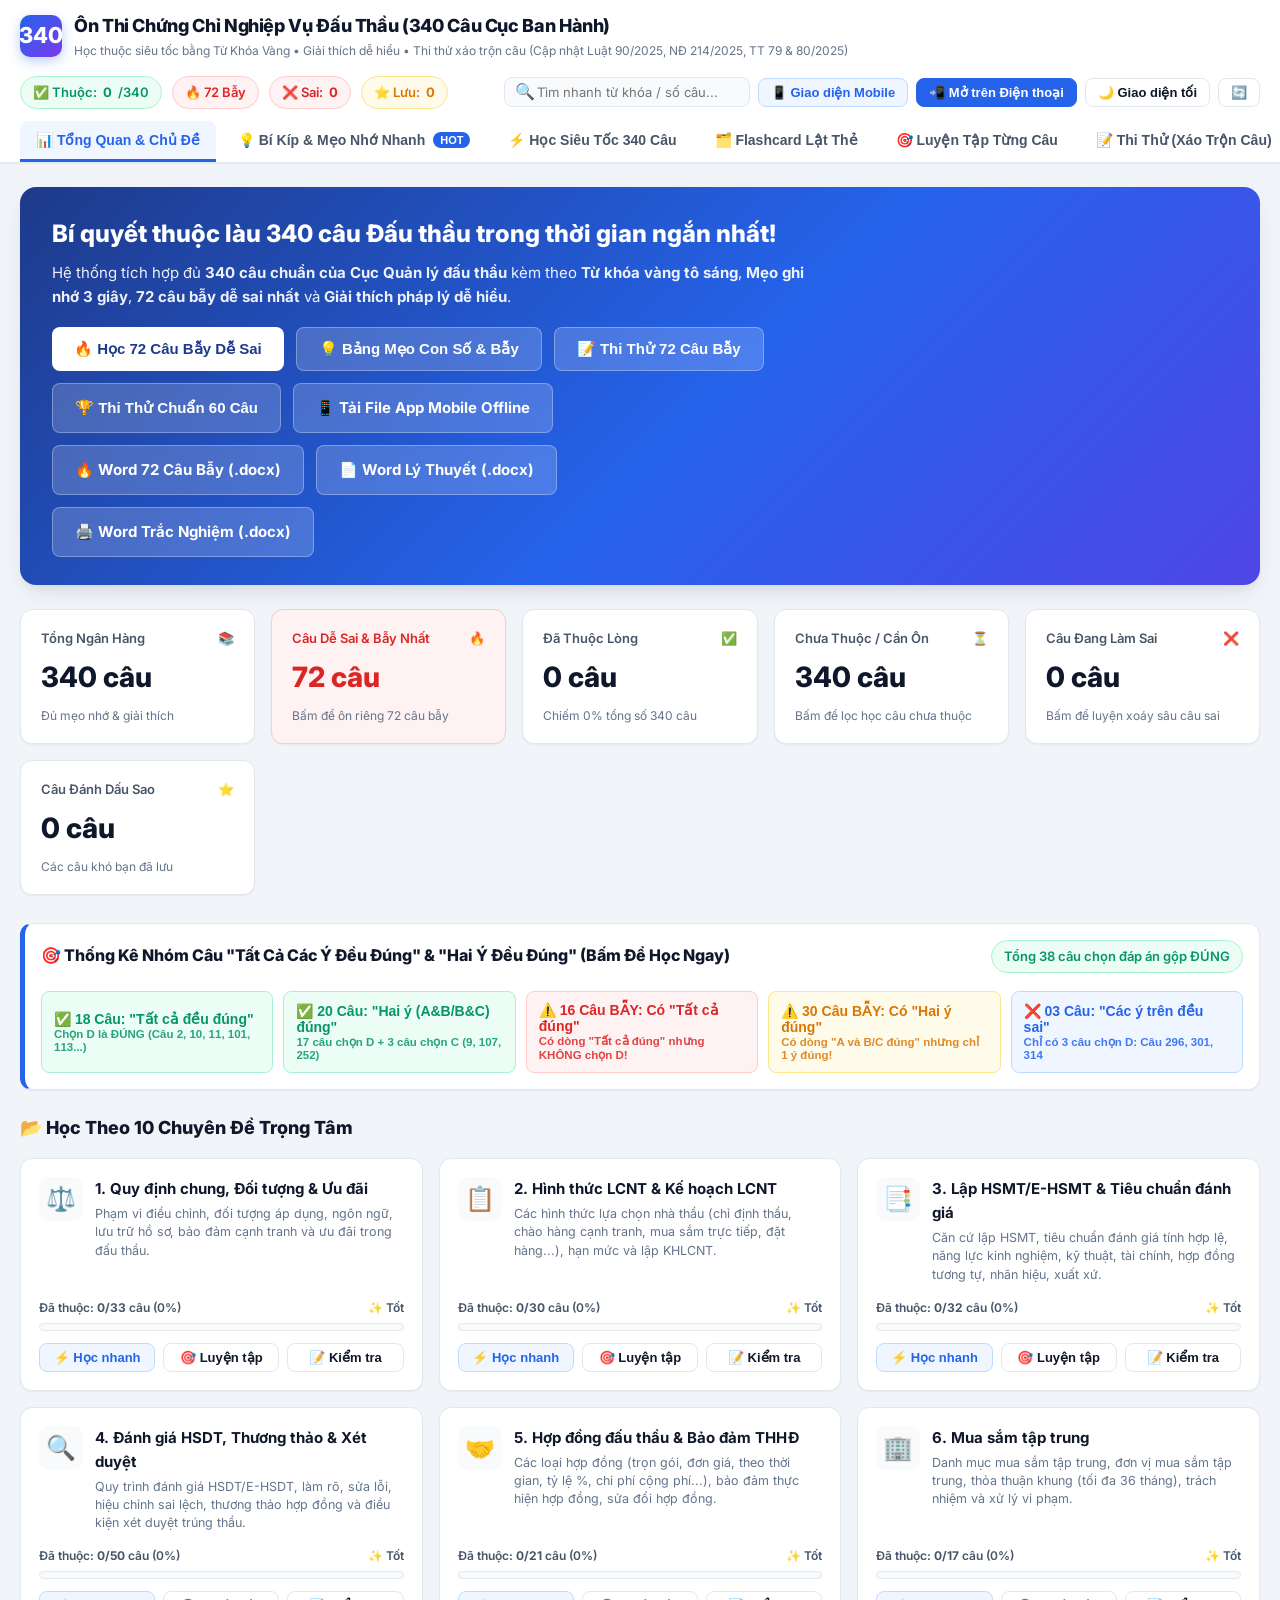
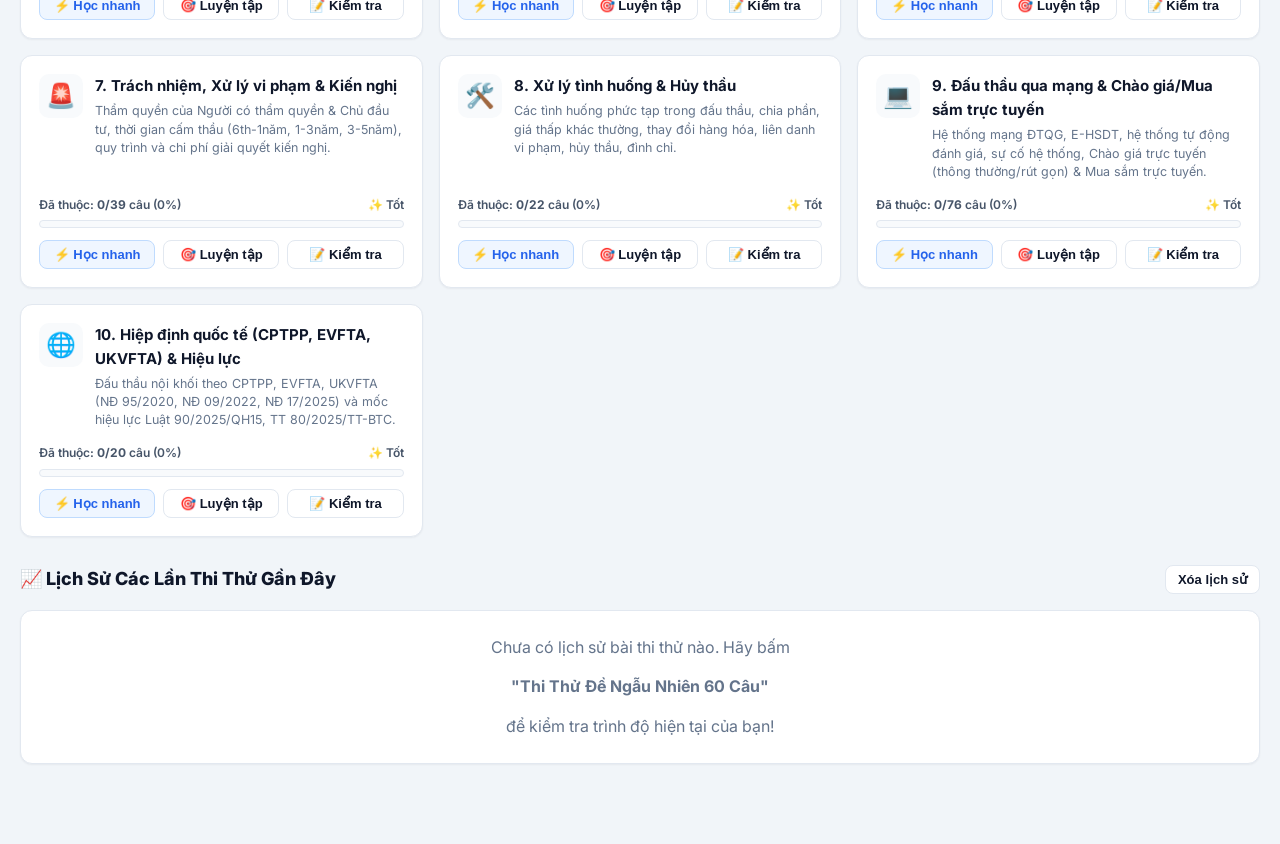
==== commit a747ecd2: "Add quick keyword search (accent-insensitive) and full stats for All-of-the-above questions" ====
--- a/On_Thi_Dau_Thau_340_Mobile_Offline.html
+++ b/On_Thi_Dau_Thau_340_Mobile_Offline.html
@@ -1699,6 +1699,10 @@
       </div>
 
       <div class="header-actions">
+        <div class="search-input-wrap" style="min-width: 210px; max-width: 260px;">
+          <span class="search-icon">🔍</span>
+          <input type="text" id="global-keyword-search" class="input-control" style="padding: 6px 10px 6px 32px; font-size: 13px;" placeholder="Tìm nhanh từ khóa / số câu..." />
+        </div>
         <button class="btn btn-sm btn-outline-primary" id="btn-mobile-view-toggle" title="Chuyển đổi giao diện Điện thoại / Máy tính">
           📱 Giao diện Mobile
         </button>
@@ -1831,6 +1835,48 @@
         </div>
       </div>
 
+      <!-- Thống kê nhanh nhóm câu Tất cả đều đúng / Hai ý đúng / Câu bẫy -->
+      <div class="toolbar-card" style="margin-bottom: 24px; border-left: 5px solid var(--primary);">
+        <div style="display:flex; justify-content:space-between; align-items:center; flex-wrap:wrap; gap:8px;">
+          <h3 style="font-size:16px; font-weight:800; color:var(--text-main);">
+            🎯 Thống Kê Nhóm Câu "Tất Cả Các Ý Đều Đúng" & "Hai Ý Đều Đúng" (Bấm Để Học Ngay)
+          </h3>
+          <span class="mini-stat success">Tổng 38 câu chọn đáp án gộp ĐÚNG</span>
+        </div>
+        <div style="display:grid; grid-template-columns: repeat(auto-fit, minmax(220px, 1fr)); gap:10px; margin-top:4px;">
+          <button class="btn btn-outline-success" style="justify-content:flex-start; text-align:left; padding:10px 12px;" onclick="openSpeedWithFilter('ALL_CORRECT_18')">
+            <div>
+              <div style="font-weight:800; font-size:14px;">✅ 18 Câu: "Tất cả đều đúng"</div>
+              <div style="font-size:11.5px; opacity:0.85;">Chọn D là ĐÚNG (Câu 2, 10, 11, 101, 113...)</div>
+            </div>
+          </button>
+          <button class="btn btn-outline-success" style="justify-content:flex-start; text-align:left; padding:10px 12px;" onclick="openSpeedWithFilter('TWO_CORRECT_20')">
+            <div>
+              <div style="font-weight:800; font-size:14px;">✅ 20 Câu: "Hai ý (A&B/B&C) đúng"</div>
+              <div style="font-size:11.5px; opacity:0.85;">17 câu chọn D + 3 câu chọn C (9, 107, 252)</div>
+            </div>
+          </button>
+          <button class="btn btn-outline-danger" style="justify-content:flex-start; text-align:left; padding:10px 12px;" onclick="openSpeedWithFilter('TRAP_ALL_16')">
+            <div>
+              <div style="font-weight:800; font-size:14px;">⚠️ 16 Câu BẪY: Có "Tất cả đúng"</div>
+              <div style="font-size:11.5px; opacity:0.85;">Có dòng "Tất cả đúng" nhưng KHÔNG chọn D!</div>
+            </div>
+          </button>
+          <button class="btn btn-outline-warning" style="justify-content:flex-start; text-align:left; padding:10px 12px;" onclick="openSpeedWithFilter('TRAP_TWO_30')">
+            <div>
+              <div style="font-weight:800; font-size:14px;">⚠️ 30 Câu BẪY: Có "Hai ý đúng"</div>
+              <div style="font-size:11.5px; opacity:0.85;">Có dòng "A và B/C đúng" nhưng chỉ 1 ý đúng!</div>
+            </div>
+          </button>
+          <button class="btn btn-outline-primary" style="justify-content:flex-start; text-align:left; padding:10px 12px;" onclick="openSpeedWithFilter('ALL_WRONG_3')">
+            <div>
+              <div style="font-weight:800; font-size:14px;">❌ 03 Câu: "Các ý trên đều sai"</div>
+              <div style="font-size:11.5px; opacity:0.85;">Chỉ có 3 câu chọn D: Câu 296, 301, 314</div>
+            </div>
+          </button>
+        </div>
+      </div>
+
       <div class="section-header">
         <div class="section-title">📂 Học Theo 10 Chuyên Đề Trọng Tâm</div>
       </div>
@@ -1898,11 +1944,35 @@
             <select id="speed-status-filter" class="select-control">
               <option value="ALL">📌 Mọi trạng thái (340 câu)</option>
               <option value="TRAP">🔥 72 Câu Dễ Sai & Nhiều Bẫy Nhất</option>
+              <option value="ALL_CORRECT_18">✅ 18 Câu chọn "Tất cả các ý đều đúng"</option>
+              <option value="TWO_CORRECT_20">✅ 20 Câu chọn "Hai ý (A&B / B&C) đều đúng"</option>
+              <option value="COMBINED_38">✅ Tổng 38 Câu chọn Đáp án gộp ĐÚNG</option>
+              <option value="TRAP_ALL_16">⚠️ 16 Câu BẪY có "Tất cả đúng" nhưng KHÔNG chọn</option>
+              <option value="TRAP_TWO_30">⚠️ 30 Câu BẪY có "Hai ý đúng" nhưng KHÔNG chọn</option>
+              <option value="ALL_WRONG_3">❌ 03 Câu chọn "Các phương án trên đều sai"</option>
               <option value="UNLEARNED">⏳ Chưa thuộc</option>
               <option value="MASTERED">✅ Đã thuộc lòng</option>
               <option value="WRONG">❌ Câu hay làm sai</option>
               <option value="BOOKMARKED">⭐ Câu đánh dấu sao</option>
             </select>
+          </div>
+
+          <div style="display:flex; align-items:center; gap:6px; flex-wrap:wrap;">
+            <span style="font-size:12px; font-weight:700; color:var(--text-muted);">🏷️ Từ khóa tra nhanh:</span>
+            <button class="q-chip" onclick="quickKeywordSearch('05 ngày làm việc')">05 ngày làm việc</button>
+            <button class="q-chip" onclick="quickKeywordSearch('03 ngày làm việc')">03 ngày làm việc</button>
+            <button class="q-chip" onclick="quickKeywordSearch('500 triệu')">500 triệu</button>
+            <button class="q-chip" onclick="quickKeywordSearch('hợp đồng tương tự')">Hợp đồng tương tự</button>
+            <button class="q-chip" onclick="quickKeywordSearch('cấm tham gia')">Cấm thầu</button>
+            <button class="q-chip" onclick="quickKeywordSearch('kiến nghị')">Kiến nghị</button>
+            <button class="q-chip" onclick="quickKeywordSearch('liên danh')">Liên danh</button>
+            <button class="q-chip" onclick="quickKeywordSearch('chào giá trực tuyến')">Chào giá trực tuyến</button>
+            <button class="q-chip" onclick="quickKeywordSearch('mua sắm trực tuyến')">Mua sắm trực tuyến</button>
+            <button class="q-chip" onclick="quickKeywordSearch('mua sắm tập trung')">Mua sắm tập trung</button>
+            <button class="q-chip" onclick="quickKeywordSearch('bảo đảm thực hiện hợp đồng')">Bảo đảm THHĐ</button>
+            <button class="q-chip" onclick="quickKeywordSearch('hủy thầu')">Hủy thầu</button>
+            <button class="q-chip" onclick="quickKeywordSearch('CPTPP')">CPTPP / Hiệp định</button>
+            <button class="q-chip" style="color:var(--danger); border-color:var(--danger-border);" onclick="quickKeywordSearch('')">✖ Xóa lọc từ khóa</button>
           </div>
 
           <div class="toolbar-row" style="justify-content: space-between;">
@@ -1951,6 +2021,11 @@
             <select id="fc-status-filter" class="select-control" style="flex:1; min-width:160px;">
               <option value="ALL">📌 Tất cả thẻ (340)</option>
               <option value="TRAP">🔥 Chỉ 72 thẻ Câu Dễ Sai & Bẫy Nhất</option>
+              <option value="ALL_CORRECT_18">✅ 18 Câu chọn "Tất cả đều đúng"</option>
+              <option value="TWO_CORRECT_20">✅ 20 Câu chọn "Hai ý đều đúng"</option>
+              <option value="TRAP_ALL_16">⚠️ 16 Câu BẪY có "Tất cả đều đúng"</option>
+              <option value="TRAP_TWO_30">⚠️ 30 Câu BẪY có "Hai ý đều đúng"</option>
+              <option value="ALL_WRONG_3">❌ 03 Câu chọn "Các ý đều sai"</option>
               <option value="UNLEARNED">⏳ Chỉ thẻ Chưa thuộc</option>
               <option value="WRONG">❌ Chỉ thẻ Hay sai</option>
               <option value="BOOKMARKED">⭐ Chỉ thẻ Đánh dấu sao</option>
@@ -2021,6 +2096,11 @@
               <select id="prac-status-filter" class="select-control">
                 <option value="ALL">📌 Tất cả câu hỏi</option>
                 <option value="TRAP">🔥 Chỉ 72 câu Dễ Sai & Bẫy Nhất</option>
+                <option value="ALL_CORRECT_18">✅ 18 Câu chọn "Tất cả đều đúng"</option>
+                <option value="TWO_CORRECT_20">✅ 20 Câu chọn "Hai ý đều đúng"</option>
+                <option value="TRAP_ALL_16">⚠️ 16 Câu BẪY có "Tất cả đều đúng"</option>
+                <option value="TRAP_TWO_30">⚠️ 30 Câu BẪY có "Hai ý đều đúng"</option>
+                <option value="ALL_WRONG_3">❌ 03 Câu chọn "Các ý đều sai"</option>
                 <option value="UNLEARNED">⏳ Chỉ câu Chưa thuộc</option>
                 <option value="WRONG">❌ Chỉ câu Hay làm sai</option>
                 <option value="BOOKMARKED">⭐ Chỉ câu Đánh dấu sao</option>
@@ -2624,29 +2704,34 @@
   },
   {
     id: "all-above-traps",
-    title: "6. Bí Kíp Chọn Nhanh Câu 'Tất Cả Đều Đúng / A & B Đều Đúng' Và Các Câu Bẫy!",
+    title: "6. Thống Kê Đầy Đủ Các Câu 'Tất Cả Đều Đúng' (18 Câu), 'Hai Ý Đúng' (20 Câu) & Câu Bẫy",
     icon: "🎯",
-    badge: "Mẹo thần tốc",
-    summary: "Trong 340 câu, có hơn 55 câu có đáp án dạng 'Tất cả phương án trên đều đúng' hoặc 'Phương án A và B/C đều đúng'. Bạn chỉ cần nhớ các câu NGOẠI LỆ (Bẫy) dưới đây, còn lại cứ thấy 'Tất cả đều đúng / A và B đều đúng' là chọn ngay!",
+    badge: "Thống kê 100%",
+    summary: "Trong 340 câu: Có chính xác 18 câu chọn 'Tất cả các ý đều đúng' + 20 câu chọn 'Hai ý (A&B / B&C / A&C) đều đúng' (= 38 câu đáp án gộp). Hãy thuộc 16 câu BẪY không chọn 'Tất cả đều đúng' dưới đây để đạt độ chính xác 100%!",
     items: [
       {
-        key: "Quy tắc vàng: Hầu hết câu có 'Phương án A và B/C đều đúng' hoặc 'Tất cả đều đúng' là ĐÁP ÁN ĐÚNG!",
-        rule: "Các câu chọn D ('Tất cả đều đúng' hoặc 'A và B/C đều đúng'): Câu 2, 6, 10, 11, 44, 45, 71, 90, 93, 101, 113, 118, 123, 135, 138, 176, 184, 209, 211, 213, 221, 222, 224, 231, 233, 238, 241, 256, 260, 261, 262, 272, 275, 277, 286, 298.\nCâu chọn C ('A và B đều đúng'): Câu 9, 107, 117, 252.",
-        questions: [2, 6, 9, 10, 11, 44, 45, 71, 90, 93, 101, 107, 113, 117, 118, 123, 135, 138, 176, 184, 209, 211, 213, 221, 222, 224, 231, 233, 238, 241, 252, 256, 260, 261, 262, 272, 275, 277, 286, 298]
+        key: "✅ 18 Câu chọn 'Tất cả các phương án/đáp án trên đều đúng' (Chọn D)",
+        rule: "Trong toàn bộ 340 câu có 34 câu xuất hiện dòng 'Tất cả/Các phương án trên đều đúng' hoặc 'Cả 3 phương án đều đúng', trong đó có ĐÚNG 18 CÂU chọn đáp án D là ĐÚNG:\n• Câu 2 (Phạm vi điều chỉnh Luật Đấu thầu)\n• Câu 10, 11 (Đối tượng và nhà thầu trong nước được hưởng ưu đãi)\n• Câu 101 (Xử lý khi rút E-HSDT sau đóng thầu)\n• Câu 113 (HĐ tương tự gói vệ sinh tòa nhà 1 tỷ)\n• Câu 118 (Chứng minh cam kết cung cấp tín dụng)\n• Câu 123 (Tài liệu thuộc hồ sơ hợp đồng)\n• Câu 135 (Thương thảo HĐ gói 1 giai đoạn 1 túi hồ sơ)\n• Câu 184 (Công khai tài liệu giải quyết kiến nghị)\n• Câu 213, 256 (Giá trị văn bản điện tử trên Hệ thống)\n• Câu 222 (Công việc phải thực hiện trên Hệ thống)\n• Câu 231 (Trách nhiệm nhà thầu khi tham dự thầu qua mạng)\n• Câu 238 (Đánh giá kết quả hoạt động tài chính qua mạng)\n• Câu 260 (Các gói thầu không phải đấu thầu qua mạng)\n• Câu 262 (Trách nhiệm theo dõi khi sửa đổi E-HSMT)\n• Câu 277 (Bảo lãnh dự thầu điện tử luôn đáp ứng giá trị, hiệu lực, thụ hưởng)\n• Câu 286 (Trường hợp áp dụng hợp đồng theo thời gian).",
+        questions: [2, 10, 11, 101, 113, 118, 123, 135, 184, 213, 222, 231, 238, 256, 260, 262, 277, 286]
       },
       {
-        key: "⚠️ CẢNH GIÁC NHÓM BẪY 1: Có phương án 'Tất cả phương án trên đều đúng' nhưng KHÔNG CHỌN D!",
-        rule: "Chỉ có 14 câu bẫy loại này trong toàn bộ 340 câu - hãy học thuộc mặt 14 câu này:\n• Câu 30 (Phát hành HSMT không qua mạng): Chọn A (Phê duyệt và phát hành trên Hệ thống mạng ĐTQG).\n• Câu 43 (Nội dung KHLCNT): Chọn A (Giá gói thầu - vì thời gian thực hiện HĐ đã bỏ, thay bằng thời gian thực hiện gói thầu).\n• Câu 46 (Giá trị công việc đã thực hiện khi đã thanh lý HĐ): Chọn B (Giá trị thanh lý hợp đồng).\n• Câu 73 (HĐ tương tự mua 20 máy điều hòa): Chọn A (Cùng lĩnh vực tổng quát).\n• Câu 92 (HĐ xây lắp tương tự 1 công trình độc lập): Chọn A (Hoàn thành toàn bộ hoặc phần lớn...).\n• Câu 110 (Bảo lãnh dự thầu không hợp lệ): Chọn C (Ký trước khi phát hành HSMT).\n• Câu 115 (Thầu phụ của liên danh): Chọn A (20% trên phần việc từng thành viên đảm nhận).\n• Câu 232 (Khi nào phải nộp lại E-HSDT): Chọn C (Khi E-HSMT được sửa đổi).\n• Câu 237 (Hệ thống tự động đánh giá): Chọn C (Doanh thu bình quân 3 năm gần nhất).\n• Câu 247 (Xác nhận chấp thuận trao HĐ): Chọn C (Chào giá trực tuyến rút gọn).\n• Câu 269 (Phương thức LCNT qua mạng): Chọn A (01 giai đoạn 01 túi hồ sơ - trong các đáp án liệt kê).\n• Câu 273 (Yêu cầu file đăng tải trên Hệ thống): Chọn C (Không nhiễm virus, không lỗi hỏng, không mật khẩu - vì câu A ghi 'không thuộc Unicode' là sai!).\n• Câu 274 (File đính kèm trong E-HSMT không mở được): Chọn A (Đăng tải và phát hành lại toàn bộ E-HSMT).\n• Câu 300 (Chữ ký biên bản mở thầu không qua mạng): Chọn C (Chủ đầu tư và các nhà thầu tham dự lễ mở thầu).",
-        questions: [30, 43, 46, 73, 92, 110, 115, 232, 237, 247, 269, 273, 274, 300]
+        key: "✅ 20 Câu chọn 'Hai phương án (A&B / B&C / A&C) đều đúng'",
+        rule: "Có 20 câu mà đáp án đúng là phương án gộp 2 ý:\n• 17 câu chọn D ('A và B/C đều đúng' hoặc 'B và C đều đúng'): Câu 6 (Khái niệm đấu thầu), Câu 44 (Mua sắm ≤ 50 triệu), Câu 45 (Đền bù GPMB), Câu 71 (Lao động trong nước đấu thầu quốc tế), Câu 90 (Chỉ có 1 nhà thầu nộp HSDT gói xây lắp), Câu 93 (HĐ hàng hóa tương tự: lĩnh vực tổng quát hoặc 4 số mã HS), Câu 138 (Đơn vị mua sắm tập trung), Câu 176 (Không hoàn trả phí kiến nghị), Câu 209 (HSDT không cân bằng), Câu 211 (Tịch thu BĐTHHĐ liên danh), Câu 221 (Thời gian mua sắm trực tuyến 24 tháng), Câu 224 (Tài liệu đăng tải khi sửa đổi E-HSMT), Câu 233 (Không có nhà thầu nộp E-HSDT), Câu 241 (Gia hạn hiệu lực HSDT), Câu 261 (Thời điểm hủy E-TBMT), Câu 272 (File đính kèm không coi là 1 phần E-HSMT), Câu 275 (Thời điểm đóng thầu khi hệ thống sự cố).\n• 03 câu chọn C ('A và B đều đúng'): Câu 9 (Khái niệm hàng hóa), Câu 107 (HĐ tương tự cung cấp thuốc cho y tế tư nhân & cơ sở kinh doanh thuốc), Câu 252 (Ký hợp đồng điện tử trong mua sắm tập trung).",
+        questions: [6, 9, 44, 45, 71, 90, 93, 107, 138, 176, 209, 211, 221, 224, 233, 241, 252, 261, 272, 275]
       },
       {
-        key: "⚠️ CẢNH GIÁC NHÓM BẪY 2: Có phương án 'Phương án A và B/C đều đúng' nhưng KHÔNG CHỌN D!",
-        rule: "Các câu bẫy có 'A và B/C đều đúng' nhưng chỉ có 1 ý đúng:\n• Câu 20 (Phát hành HSMT quốc tế): Chọn A (Phát hành trên Hệ thống mạng ĐTQG).\n• Câu 27 (Giữ lại HS tài chính quá hạn): Chọn C (Có thể dẫn tới khiếu nại).\n• Câu 29 (Nhà thầu phụ đặc biệt): Chọn A (Chuyển đổi số, KHCN được dùng thầu phụ đặc biệt nước ngoài).\n• Câu 41 (Đăng tải KHLCNT): Chọn A (Hệ thống mạng ĐTQG).\n• Câu 59 (Căn cứ lập HSMT): Chọn C (KHLCNT được duyệt).\n• Câu 85 (Chào hàng cạnh tranh không yêu cầu NLKN): Chọn A (Chỉ cần cam kết trong đơn dự thầu).\n• Câu 89 (Thẩm định danh sách xếp hạng): Chọn B (Không phải thẩm định).\n• Câu 103 (Liên danh 1 hạng mục máy chủ): Chọn A (Phân chia theo công việc thuộc quá trình sản xuất).\n• Câu 108 (Thay đổi nhân sự tư vấn khi thương thảo): Chọn C (Do thời gian đánh giá kéo dài hoặc bất khả kháng).\n• Câu 114 (HĐ tương tự khác mã HS): Chọn A (Tách 1 mã HS ra 2 hợp đồng là không đáp ứng).\n• Câu 125 (HĐ đơn giá cố định giảm khối lượng thực tế): Chọn B (Không cần ký văn bản sửa đổi HĐ).\n• Câu 131, 132 (Thời gian phê duyệt HSMT, KQLCNT): Chọn A (Do Chủ đầu tư quyết định).\n• Câu 139 (Thỏa thuận khung): Chọn B (Quy định trong KHLCNT nhưng không quá 36 tháng).\n• Câu 148, 149 (Chỉ định thầu thông thường / Thuê tư vấn MSTT): Chọn C.\n• Câu 165 (Trong quá trình thực hiện HĐ): Chọn C (Không công nhận KQLCNT).\n• Câu 170 (Đánh giá uy tín không ký HĐ): Chọn B (Sử dụng để đánh giá kỹ thuật gói tư vấn).\n• Câu 183, 186, 193, 214, 242, 250, 253, 254, 255, 276, 294, 312, 318.",
-        questions: [20, 27, 29, 41, 59, 85, 89, 103, 108, 114, 125, 131, 132, 139, 148, 149, 165, 170, 183, 186, 193, 214, 242, 250, 253, 254, 255, 276, 294, 312, 318]
+        key: "⚠️ 16 Câu BẪY có 'Tất cả/Cả 3 đều đúng' nhưng TUYỆT ĐỐI KHÔNG CHỌN D!",
+        rule: "Chỉ có đúng 16 câu trong bộ 340 câu có dòng 'Tất cả/Các phương án trên đều đúng' nhưng đáp án đúng lại là A, B hoặc C:\n• Câu 30 (Phát hành HSMT không qua mạng): Chọn A (Phát hành trên Hệ thống mạng ĐTQG).\n• Câu 43 (Nội dung KHLCNT): Chọn A (Giá gói thầu).\n• Câu 46 (Giá trị công việc đã thực hiện khi đã thanh lý HĐ): Chọn B (Giá trị thanh lý hợp đồng).\n• Câu 73 (HĐ tương tự mua 20 máy điều hòa): Chọn A (Cùng lĩnh vực tổng quát).\n• Câu 92 (HĐ xây lắp tương tự 1 công trình độc lập): Chọn A (Hoàn thành toàn bộ hoặc phần lớn...).\n• Câu 110 (Bảo lãnh dự thầu không hợp lệ): Chọn C (Ký trước khi phát hành HSMT).\n• Câu 115 (Thầu phụ của liên danh): Chọn A (20% trên phần việc từng thành viên đảm nhận).\n• Câu 201 (Giải pháp khi hủy thầu): Chọn C (Không phải điều chỉnh thời gian bắt đầu tổ chức LCNT trong KHLCNT).\n• Câu 215 (Nhà thầu kê khai thông tin gì trên Hệ thống): Chọn C (Thông tin về năng lực, kinh nghiệm).\n• Câu 232 (Khi nào phải nộp lại E-HSDT): Chọn C (Khi E-HSMT được sửa đổi).\n• Câu 237 (Hệ thống tự động đánh giá): Chọn C (Doanh thu bình quân 3 năm gần nhất).\n• Câu 247 (Xác nhận chấp thuận trao HĐ): Chọn C (Chào giá trực tuyến rút gọn).\n• Câu 269 (Phương thức LCNT qua mạng): Chọn A (01 giai đoạn 01 túi hồ sơ).\n• Câu 273 (Yêu cầu file đăng tải trên Hệ thống): Chọn C (Không nhiễm virus, không lỗi hỏng, không mật khẩu).\n• Câu 274 (File đính kèm trong E-HSMT không mở được): Chọn A (Đăng tải và phát hành lại toàn bộ E-HSMT).\n• Câu 300 (Chữ ký biên bản mở thầu không qua mạng): Chọn C (Chủ đầu tư và các nhà thầu tham dự lễ mở thầu).",
+        questions: [30, 43, 46, 73, 92, 110, 115, 201, 215, 232, 237, 247, 269, 273, 274, 300]
       },
       {
-        key: "Nhóm câu có đáp án 'Các phương án trên đều sai' (Chọn D)",
-        rule: "Chỉ có 3 câu trong bộ đề mà đáp án đúng là D ('Tất cả/Các phương án trên đều sai'):\n• Câu 296 (Mua sắm trực tuyến dịch vụ tư vấn -> Sai vì mua sắm trực tuyến chỉ áp dụng cho hàng hóa, dịch vụ phi tư vấn thông dụng, KHÔNG áp dụng cho dịch vụ tư vấn!).\n• Câu 301 (Đấu thầu qua mạng đánh giá bản chụp/bản gốc -> Sai vì đấu thầu qua mạng dùng văn bản điện tử/webform, không có khái niệm bản chụp/bản gốc như đấu thầu giấy!).\n• Câu 314 (Gói thầu bảo hiểm dùng giấy chứng nhận bảo hiểm bảo lãnh do chính mình phát hành -> Sai vì nhà thầu không được tự bảo lãnh cho chính mình ở mọi mệnh giá!).",
+        key: "⚠️ 30 Câu BẪY có 'Phương án A và B/C đều đúng' nhưng KHÔNG CHỌN!",
+        rule: "Các câu có phương án gộp 2 ý nhưng chỉ có 1 ý đúng duy nhất:\n• Câu 20 (Chọn A), Câu 27 (Chọn C), Câu 29 (Chọn A), Câu 41 (Chọn A), Câu 59 (Chọn C), Câu 85 (Chọn A), Câu 89 (Chọn B), Câu 103 (Chọn A), Câu 108 (Chọn C), Câu 125 (Chọn B), Câu 131 (Chọn A), Câu 132 (Chọn A), Câu 139 (Chọn B), Câu 148 (Chọn C), Câu 149 (Chọn C), Câu 165 (Chọn C), Câu 170 (Chọn B), Câu 183 (Chọn B), Câu 186 (Chọn C), Câu 193 (Chọn A), Câu 214 (Chọn C), Câu 242 (Chọn C), Câu 250 (Chọn C), Câu 253 (Chọn A), Câu 254 (Chọn C), Câu 255 (Chọn B), Câu 276 (Chọn C), Câu 294 (Chọn C), Câu 312 (Chọn B), Câu 318 (Chọn A).",
+        questions: [20, 27, 29, 41, 59, 85, 89, 103, 108, 125, 131, 132, 139, 148, 149, 165, 170, 183, 186, 193, 214, 242, 250, 253, 254, 255, 276, 294, 312, 318]
+      },
+      {
+        key: "❌ 03 Câu chọn 'Các phương án trên đều sai' (Chọn D)",
+        rule: "Trong 28 câu có xuất hiện dòng 'Tất cả/Các phương án trên đều sai', chỉ có ĐÚNG 3 CÂU chọn D là đáp án đúng (còn lại 25 câu kia không chọn D):\n• Câu 296 (Mua sắm trực tuyến dịch vụ tư vấn -> Sai vì mua sắm trực tuyến không áp dụng cho tư vấn).\n• Câu 301 (Đấu thầu qua mạng đánh giá bản chụp/bản gốc -> Sai vì đấu thầu qua mạng đánh giá trên dữ liệu điện tử).\n• Câu 314 (Gói thầu bảo hiểm dùng giấy chứng nhận bảo hiểm bảo lãnh do chính mình phát hành -> Sai vì không được tự bảo lãnh cho chính mình).",
         questions: [296, 301, 314]
       }
     ]
@@ -9557,6 +9642,21 @@
     else if (tabId === "tab-practice") renderPracticeCurrent();
   }
 
+  const SET_ALL_CORRECT_18 = new Set([2, 10, 11, 101, 113, 118, 123, 135, 184, 213, 222, 231, 238, 256, 260, 262, 277, 286]);
+  const SET_TWO_CORRECT_20 = new Set([6, 9, 44, 45, 71, 90, 93, 107, 138, 176, 209, 211, 221, 224, 233, 241, 252, 261, 272, 275]);
+  const SET_TRAP_ALL_16 = new Set([30, 43, 46, 73, 92, 110, 115, 201, 215, 232, 237, 247, 269, 273, 274, 300]);
+  const SET_TRAP_TWO_30 = new Set([20, 27, 29, 41, 59, 85, 89, 103, 108, 125, 131, 132, 139, 148, 149, 165, 170, 183, 186, 193, 214, 242, 250, 253, 254, 255, 276, 294, 312, 318]);
+  const SET_ALL_WRONG_3 = new Set([296, 301, 314]);
+
+  function normalizeVn(str) {
+    if (!str) return "";
+    return String(str)
+      .toLowerCase()
+      .normalize("NFD")
+      .replace(/[\u0300-\u036f]/g, "")
+      .replace(/đ/g, "d");
+  }
+
   // Helper to filter questions by topic, range, status, search
   function filterQuestionList({ topic, range, status, search }) {
     let list = allQuestions.slice();
@@ -9575,6 +9675,18 @@
     if (status && status !== "ALL") {
       if (status === "TRAP") {
         list = list.filter((q) => !!q.is_trap);
+      } else if (status === "ALL_CORRECT_18") {
+        list = list.filter((q) => SET_ALL_CORRECT_18.has(q.id));
+      } else if (status === "TWO_CORRECT_20") {
+        list = list.filter((q) => SET_TWO_CORRECT_20.has(q.id));
+      } else if (status === "COMBINED_38") {
+        list = list.filter((q) => SET_ALL_CORRECT_18.has(q.id) || SET_TWO_CORRECT_20.has(q.id));
+      } else if (status === "TRAP_ALL_16") {
+        list = list.filter((q) => SET_TRAP_ALL_16.has(q.id));
+      } else if (status === "TRAP_TWO_30") {
+        list = list.filter((q) => SET_TRAP_TWO_30.has(q.id));
+      } else if (status === "ALL_WRONG_3") {
+        list = list.filter((q) => SET_ALL_WRONG_3.has(q.id));
       } else if (status === "MASTERED") {
         list = list.filter((q) => !!userProgress.mastered[q.id]);
       } else if (status === "UNLEARNED") {
@@ -9588,17 +9700,22 @@
 
     if (search && search.trim()) {
       const s = search.trim().toLowerCase();
+      const sNorm = normalizeVn(s);
       // Check if exact question number
-      const numMatch = s.match(/^(?:câu\s*)?(\d+)$/);
+      const numMatch = s.match(/^(?:câu\s*|cau\s*)?(\d+)$/);
       if (numMatch) {
         const targetId = Number(numMatch[1]);
         list = list.filter((q) => q.id === targetId || String(q.id).includes(numMatch[1]));
       } else {
         list = list.filter((q) => {
-          const inQ = q.question.toLowerCase().includes(s);
-          const inOpts = Object.values(q.options).some((v) => v.toLowerCase().includes(s));
-          const inTip = (q.tip || "").toLowerCase().includes(s);
-          const inExp = (q.explanation || "").toLowerCase().includes(s);
+          const inQ = q.question.toLowerCase().includes(s) || normalizeVn(q.question).includes(sNorm);
+          const inOpts = Object.values(q.options).some(
+            (v) => v.toLowerCase().includes(s) || normalizeVn(v).includes(sNorm)
+          );
+          const inTip = (q.tip || "").toLowerCase().includes(s) || normalizeVn(q.tip).includes(sNorm);
+          const inExp =
+            (q.explanation || "").toLowerCase().includes(s) ||
+            normalizeVn(q.explanation).includes(sNorm);
           return inQ || inOpts || inTip || inExp;
         });
       }
@@ -9606,6 +9723,21 @@
 
     return list;
   }
+
+  window.quickKeywordSearch = function (kw) {
+    const speedSearch = document.getElementById("speed-search");
+    const globalSearch = document.getElementById("global-keyword-search");
+    const statusSel = document.getElementById("speed-status-filter");
+    const topicSel = document.getElementById("speed-topic-filter");
+    const rangeSel = document.getElementById("speed-range-filter");
+    if (speedSearch) speedSearch.value = kw;
+    if (globalSearch) globalSearch.value = kw;
+    if (statusSel) statusSel.value = "ALL";
+    if (topicSel) topicSel.value = "ALL";
+    if (rangeSel) rangeSel.value = "ALL";
+    applySpeedFilters(false);
+    switchTab("tab-speed");
+  };
 
   // TAB 3: Speed Memorization Mode
   function applySpeedFilters(doShuffle) {
@@ -10930,8 +11062,22 @@
       document.getElementById(id)?.addEventListener("change", () => applySpeedFilters(false));
     });
 
-    document.getElementById("speed-search")?.addEventListener("input", () => {
+    document.getElementById("speed-search")?.addEventListener("input", (e) => {
+      const gSearch = document.getElementById("global-keyword-search");
+      if (gSearch && gSearch.value !== e.target.value) gSearch.value = e.target.value;
       applySpeedFilters(false);
+    });
+
+    document.getElementById("global-keyword-search")?.addEventListener("input", (e) => {
+      const val = e.target.value;
+      const sSearch = document.getElementById("speed-search");
+      if (sSearch) sSearch.value = val;
+      applySpeedFilters(false);
+      const activeTab = document.querySelector(".nav-tab.active")?.getAttribute("data-tab");
+      if (activeTab !== "tab-speed") {
+        switchTab("tab-speed");
+        document.getElementById("global-keyword-search")?.focus();
+      }
     });
 
     const setupPillToggle = (chkId, pillId, onChange) => {
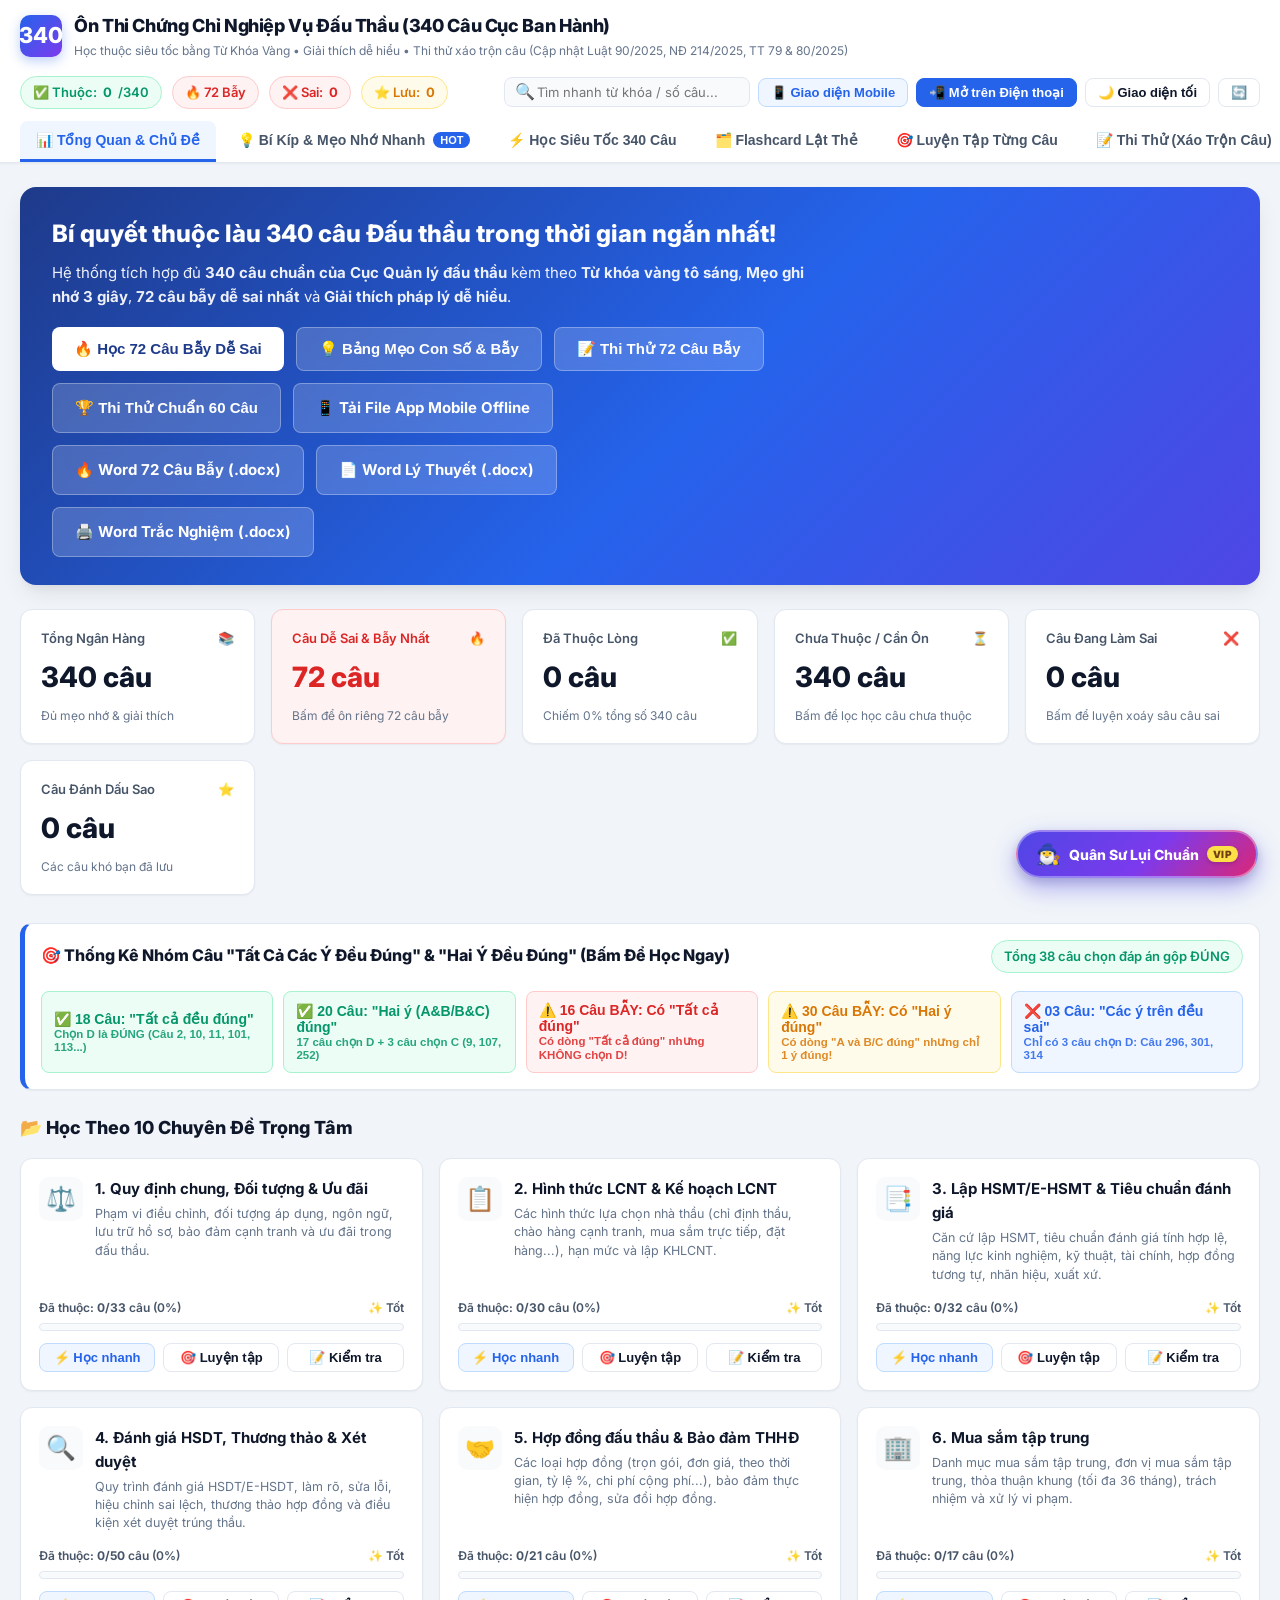
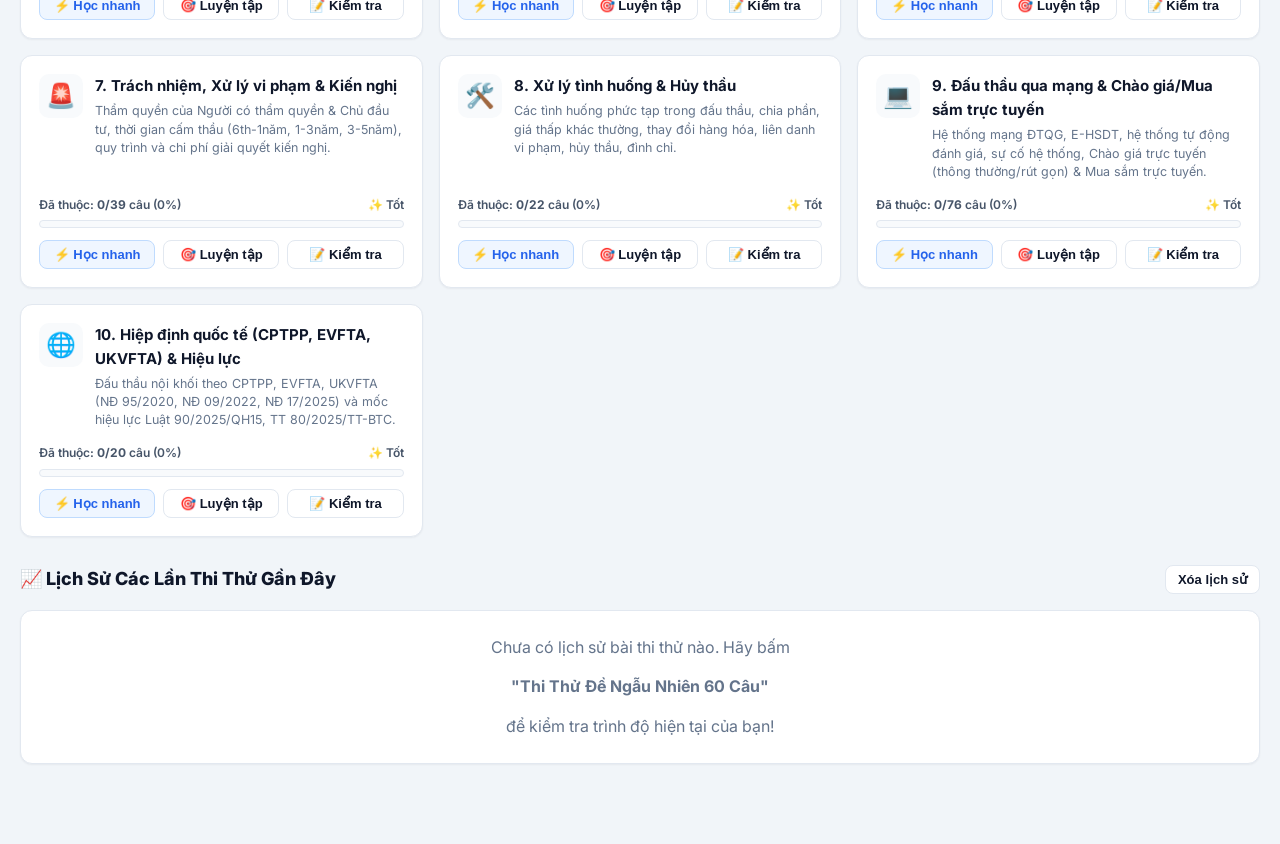
==== commit badbf3de: "Add Quan Su Dau Thau floating chatbot widget at bottom-right with 5-step statistical question analyz" ====
--- a/On_Thi_Dau_Thau_340_Mobile_Offline.html
+++ b/On_Thi_Dau_Thau_340_Mobile_Offline.html
@@ -7,7 +7,7 @@
   <meta name="apple-mobile-web-app-capable" content="yes" />
   <meta name="apple-mobile-web-app-status-bar-style" content="black-translucent" />
   <meta name="apple-mobile-web-app-title" content="Đấu Thầu 340" />
-  
+  <link rel="manifest" href="manifest.json" />
   <title>Học Nhanh 340 Câu Chứng Chỉ Đấu Thầu – Mẹo Nhớ & Thi Thử</title>
   <link rel="preconnect" href="https://fonts.googleapis.com">
   <link rel="preconnect" href="https://fonts.gstatic.com" crossorigin>
@@ -1669,6 +1669,403 @@
   display: none !important;
 }
 
+/* ==========================================================================
+   FLOATING "QUÂN SƯ ĐẤU THẦU" CHATBOT WIDGET (BOTTOM-RIGHT)
+   ========================================================================== */
+
+.quansu-widget {
+  position: fixed;
+  bottom: 22px;
+  right: 22px;
+  z-index: 980;
+  display: flex;
+  flex-direction: column;
+  align-items: flex-end;
+  gap: 12px;
+  pointer-events: none;
+}
+
+.quansu-widget > * {
+  pointer-events: auto;
+}
+
+.quansu-fab {
+  display: inline-flex;
+  align-items: center;
+  gap: 8px;
+  padding: 12px 18px;
+  border-radius: 999px;
+  border: 2px solid rgba(255, 255, 255, 0.35);
+  background: linear-gradient(135deg, #4f46e5 0%, #7c3aed 55%, #db2777 100%);
+  color: #ffffff;
+  font-family: inherit;
+  font-size: 14px;
+  font-weight: 800;
+  cursor: pointer;
+  box-shadow: 0 10px 25px rgba(79, 70, 229, 0.42), 0 4px 10px rgba(0, 0, 0, 0.15);
+  transition: all 0.2s cubic-bezier(0.16, 1, 0.3, 1);
+  position: relative;
+}
+
+.quansu-fab:hover {
+  transform: translateY(-3px) scale(1.02);
+  box-shadow: 0 14px 30px rgba(124, 58, 237, 0.55);
+}
+
+.quansu-fab-icon {
+  font-size: 20px;
+  line-height: 1;
+}
+
+.quansu-fab-badge {
+  background: #fde047;
+  color: #713f12;
+  font-size: 10px;
+  font-weight: 900;
+  padding: 2px 6px;
+  border-radius: 999px;
+  letter-spacing: 0.03em;
+  box-shadow: 0 2px 4px rgba(0, 0, 0, 0.15);
+}
+
+.quansu-window {
+  width: 415px;
+  max-width: calc(100vw - 24px);
+  height: 590px;
+  max-height: calc(100vh - 110px);
+  background: var(--bg-card);
+  border: 1.5px solid var(--primary-border);
+  border-radius: 18px;
+  box-shadow: 0 20px 50px rgba(15, 23, 42, 0.28), 0 6px 16px rgba(15, 23, 42, 0.12);
+  display: none;
+  flex-direction: column;
+  overflow: hidden;
+  animation: quansuPopIn 0.2s cubic-bezier(0.16, 1, 0.3, 1);
+}
+
+.quansu-window.open {
+  display: flex;
+}
+
+@keyframes quansuPopIn {
+  from {
+    opacity: 0;
+    transform: translateY(16px) scale(0.96);
+  }
+  to {
+    opacity: 1;
+    transform: translateY(0) scale(1);
+  }
+}
+
+.quansu-header {
+  background: linear-gradient(135deg, #312e81 0%, #4f46e5 55%, #7c3aed 100%);
+  color: #ffffff;
+  padding: 13px 16px;
+  display: flex;
+  align-items: center;
+  justify-content: space-between;
+  gap: 10px;
+  flex-shrink: 0;
+}
+
+.quansu-header-info {
+  display: flex;
+  align-items: center;
+  gap: 10px;
+}
+
+.quansu-avatar {
+  width: 38px;
+  height: 38px;
+  border-radius: 12px;
+  background: rgba(255, 255, 255, 0.18);
+  border: 1px solid rgba(255, 255, 255, 0.3);
+  display: flex;
+  align-items: center;
+  justify-content: center;
+  font-size: 21px;
+  flex-shrink: 0;
+}
+
+.quansu-title {
+  font-size: 15px;
+  font-weight: 800;
+  line-height: 1.2;
+}
+
+.quansu-subtitle {
+  font-size: 11.5px;
+  color: rgba(255, 255, 255, 0.85);
+  display: flex;
+  align-items: center;
+  gap: 5px;
+  margin-top: 2px;
+}
+
+.quansu-dot {
+  width: 7px;
+  height: 7px;
+  border-radius: 50%;
+  background: #4ade80;
+  box-shadow: 0 0 8px #4ade80;
+  display: inline-block;
+}
+
+.quansu-header-actions {
+  display: flex;
+  align-items: center;
+  gap: 6px;
+}
+
+.quansu-icon-btn {
+  width: 30px;
+  height: 30px;
+  border-radius: 8px;
+  border: 1px solid rgba(255, 255, 255, 0.25);
+  background: rgba(255, 255, 255, 0.12);
+  color: #ffffff;
+  font-size: 13px;
+  cursor: pointer;
+  display: flex;
+  align-items: center;
+  justify-content: center;
+  transition: background 0.15s;
+}
+
+.quansu-icon-btn:hover {
+  background: rgba(255, 255, 255, 0.25);
+}
+
+.quansu-context-bar {
+  background: var(--primary-light);
+  border-bottom: 1px solid var(--primary-border);
+  padding: 8px 14px;
+  display: flex;
+  align-items: center;
+  justify-content: space-between;
+  gap: 8px;
+  font-size: 12.5px;
+  color: var(--primary);
+  flex-shrink: 0;
+}
+
+.quansu-messages {
+  flex: 1;
+  overflow-y: auto;
+  padding: 14px;
+  display: flex;
+  flex-direction: column;
+  gap: 12px;
+  background: var(--bg-subtle);
+}
+
+.quansu-msg {
+  display: flex;
+  flex-direction: column;
+  max-width: 92%;
+  font-size: 13.5px;
+  line-height: 1.5;
+  animation: fadeIn 0.18s ease-out;
+}
+
+.quansu-msg.bot {
+  align-self: flex-start;
+}
+
+.quansu-msg.user {
+  align-self: flex-end;
+}
+
+.quansu-bubble {
+  padding: 11px 14px;
+  border-radius: 14px;
+  word-break: break-word;
+}
+
+.quansu-msg.bot .quansu-bubble {
+  background: var(--bg-card);
+  border: 1px solid var(--border-color);
+  color: var(--text-main);
+  border-top-left-radius: 4px;
+  box-shadow: var(--shadow-sm);
+}
+
+.quansu-msg.user .quansu-bubble {
+  background: var(--primary);
+  color: #ffffff;
+  font-weight: 600;
+  border-top-right-radius: 4px;
+}
+
+.quansu-bubble ul {
+  margin: 6px 0 4px 16px;
+  padding: 0;
+}
+
+.quansu-bubble li {
+  margin-bottom: 4px;
+}
+
+.quansu-step-box {
+  margin-top: 8px;
+  padding: 8px 10px;
+  border-radius: 8px;
+  font-size: 12.8px;
+  border: 1px solid var(--border-color);
+  background: var(--bg-subtle);
+}
+
+.quansu-step-box.danger {
+  background: var(--danger-light);
+  border-color: var(--danger-border);
+  color: var(--text-main);
+}
+
+.quansu-step-box.success {
+  background: var(--success-light);
+  border-color: var(--success-border);
+  color: var(--text-main);
+}
+
+.quansu-step-box.warning {
+  background: var(--warning-light);
+  border-color: var(--warning-border);
+  color: var(--text-main);
+}
+
+.quansu-step-box.primary {
+  background: var(--primary-light);
+  border-color: var(--primary-border);
+  color: var(--text-main);
+}
+
+.quansu-chips-bar {
+  padding: 8px 12px;
+  background: var(--bg-card);
+  border-top: 1px solid var(--border-color);
+  display: flex;
+  gap: 6px;
+  overflow-x: auto;
+  flex-shrink: 0;
+  scrollbar-width: thin;
+}
+
+.quansu-chip {
+  white-space: nowrap;
+  padding: 5px 10px;
+  border-radius: 999px;
+  font-size: 11.8px;
+  font-weight: 700;
+  border: 1px solid var(--border-color);
+  background: var(--bg-subtle);
+  color: var(--text-main);
+  cursor: pointer;
+  transition: all 0.14s;
+  flex-shrink: 0;
+}
+
+.quansu-chip:hover {
+  border-color: var(--primary);
+  color: var(--primary);
+  background: var(--primary-light);
+}
+
+.quansu-chip.highlight {
+  background: var(--primary-light);
+  color: var(--primary);
+  border-color: var(--primary-border);
+}
+
+.quansu-chip.danger {
+  background: var(--danger-light);
+  color: var(--danger);
+  border-color: var(--danger-border);
+}
+
+.quansu-chip.success {
+  background: var(--success-light);
+  color: var(--success);
+  border-color: var(--success-border);
+}
+
+.quansu-input-bar {
+  display: flex;
+  align-items: center;
+  gap: 8px;
+  padding: 10px 12px;
+  background: var(--bg-card);
+  border-top: 1px solid var(--border-color);
+  flex-shrink: 0;
+}
+
+.quansu-input {
+  flex: 1;
+  padding: 9px 12px;
+  border-radius: 999px;
+  border: 1px solid var(--border-color);
+  background: var(--bg-subtle);
+  color: var(--text-main);
+  font-family: inherit;
+  font-size: 13.5px;
+  outline: none;
+}
+
+.quansu-input:focus {
+  border-color: var(--primary);
+  box-shadow: 0 0 0 2px var(--primary-light);
+}
+
+.quansu-send-btn {
+  width: 36px;
+  height: 36px;
+  border-radius: 50%;
+  border: none;
+  background: var(--primary);
+  color: #ffffff;
+  font-size: 14px;
+  cursor: pointer;
+  display: flex;
+  align-items: center;
+  justify-content: center;
+  flex-shrink: 0;
+  transition: background 0.15s;
+}
+
+.quansu-send-btn:hover {
+  background: var(--primary-hover);
+}
+
+@media (max-width: 820px) {
+  .quansu-widget {
+    bottom: calc(68px + env(safe-area-inset-bottom, 0px));
+    right: 12px;
+  }
+  .quansu-fab {
+    padding: 10px 14px;
+    font-size: 13px;
+  }
+  .quansu-fab-text {
+    display: inline;
+  }
+  .quansu-window {
+    width: calc(100vw - 24px);
+    height: 72vh;
+    max-height: 540px;
+  }
+}
+
+body.mobile-view .quansu-widget {
+  bottom: 72px;
+  right: calc(50% - 208px);
+}
+
+body.mobile-view .quansu-window {
+  width: 416px;
+  height: 520px;
+}
+
+
 </style>
 </head>
 <body>
@@ -2405,8 +2802,72 @@
     </div>
   </div>
 
+  <!-- Floating "Quân Sư Đấu Thầu" Chatbot Widget (Bottom-Right) -->
+  <div class="quansu-widget" id="quansu-widget">
+    <!-- Chat Window -->
+    <div class="quansu-window" id="quansu-window" aria-hidden="true">
+      <div class="quansu-header">
+        <div class="quansu-header-info">
+          <div class="quansu-avatar">🧙‍♂️</div>
+          <div>
+            <div class="quansu-title">Quân Sư Đấu Thầu</div>
+            <div class="quansu-subtitle">
+              <span class="quansu-dot"></span> Chiến thuật Lụi Chuẩn • Xác suất 340 câu
+            </div>
+          </div>
+        </div>
+        <div class="quansu-header-actions">
+          <button class="quansu-icon-btn" id="btn-quansu-reset" title="Xóa lịch sử trò chuyện">🔄</button>
+          <button class="quansu-icon-btn" id="btn-quansu-close" title="Thu gọn Quân Sư">✖</button>
+        </div>
+      </div>
+
+      <!-- Dynamic Context Banner for Current Question -->
+      <div class="quansu-context-bar" id="quansu-context-bar">
+        <span id="quansu-context-label">📌 Đang mở: <strong>Câu #1</strong></span>
+        <button class="btn btn-sm btn-primary" id="btn-quansu-analyze-current" style="padding:4px 10px; font-size:12px;">
+          🎯 Soi câu này
+        </button>
+      </div>
+
+      <!-- Chat Messages Container -->
+      <div class="quansu-messages" id="quansu-messages"></div>
+
+      <!-- Quick Strategy Chips -->
+      <div class="quansu-chips-bar" id="quansu-chips-bar">
+        <button type="button" class="quansu-chip highlight" data-ask="ANALYZE_CURRENT">🎯 Soi câu đang mở</button>
+        <button type="button" class="quansu-chip" data-ask="LONGEST_MYTH">🚨 Chọn câu dài nhất?</button>
+        <button type="button" class="quansu-chip danger" data-ask="DEATH_WORDS">🔥 9 từ Tử Thần (Loại 94%)</button>
+        <button type="button" class="quansu-chip success" data-ask="GOLDEN_WORDS">💎 8 từ Kim Cương</button>
+        <button type="button" class="quansu-chip" data-ask="ALL_ABOVE_RULE">⚡ Mẹo Tất cả & A,B đúng</button>
+        <button type="button" class="quansu-chip" data-ask="TRAP_16_LIST">⚠️ 16 câu BẪY Tất cả</button>
+        <button type="button" class="quansu-chip" data-ask="NUMBER_RULE">🔢 Lụi nhanh Con số</button>
+        <button type="button" class="quansu-chip" data-ask="CRAM_30_MIN">⏱️ Lộ trình 30 phút</button>
+      </div>
+
+      <!-- Input Box -->
+      <form class="quansu-input-bar" id="quansu-form">
+        <input
+          type="text"
+          id="quansu-input"
+          class="quansu-input"
+          placeholder="Nhập số câu (VD: 115), từ khóa, hoặc mẹo lụi..."
+          autocomplete="off"
+        />
+        <button type="submit" class="quansu-send-btn" title="Gửi">➤</button>
+      </form>
+    </div>
+
+    <!-- Floating Action Button (FAB) -->
+    <button class="quansu-fab" id="quansu-fab" title="Mở Quân Sư Đấu Thầu - Bí kíp lụi chuẩn">
+      <span class="quansu-fab-icon">🧙‍♂️</span>
+      <span class="quansu-fab-text">Quân Sư Lụi Chuẩn</span>
+      <span class="quansu-fab-badge">VIP</span>
+    </button>
+  </div>
+
   <!-- Scripts -->
-<script>
+  <script>
 // Dữ liệu Bí Kíp & Mẹo Ghi Nhớ Nhanh Hệ Thống 340 Câu Đấu Thầu
 window.BIDDING_TOPICS = [
   {
@@ -2735,12 +3196,47 @@
         questions: [296, 301, 314]
       }
     ]
+  },
+  {
+    id: "guessing-strategy",
+    title: "7. Bí Kíp Chiến Thuật 'Lụi Chuẩn' Cấp Tốc (Thống Kê Xác Suất Thực Tế 340 Câu)",
+    icon: "🎲",
+    badge: "Cấp cứu phòng thi",
+    summary: "Phân tích dữ liệu 340 câu bằng thuật toán: CẢNH BÁO chọn câu dài nhất chỉ đúng 23,8% (thấp hơn đánh bừa)! Áp dụng Phễu 5 Bước dưới đây để lụi chuẩn 80% - 94% khi gặp câu chưa kịp học.",
+    items: [
+      {
+        key: "🚨 Sự thật thống kê: Có nên chọn câu DÀI NHẤT không? -> KHÔNG! (Chỉ đúng 23,8%)",
+        rule: "Chạy thống kê toàn bộ 340 câu hỏi của Cục Quản lý đấu thầu:\n• Tỷ lệ phân bổ đáp án: **A = 93 câu (27,4%)** | **B = 86 câu (25,3%)** | **C = 82 câu (24,1%)** | **D = 79 câu (23,2%)** -> Nếu bí hoàn toàn phải khoanh 1 chữ cái, hãy ưu tiên **A**.\n• Chọn đáp án DÀI NHẤT toàn cục chỉ đúng **81/340 câu (23,8%)** — thấp hơn cả xác suất đánh bừa 25%! Vì người ra đề cố tình gài thêm vế phụ sai vào câu dài (ví dụ: 'bắt buộc phải liên danh', 'tiếp tục đánh giá...').\n• ĐẶC BIỆT: Với 24 câu hỏi phủ định ('Phương án nào KHÔNG phải / KHÔNG đúng / SAI'), đáp án dài vượt trội lại là câu trích nguyên văn Luật nên **SAI TỚI 87,5% (7/8 câu)**! Chỉ chọn câu dài nhất khi đó là câu hỏi khẳng định, không có đáp án gộp, và câu dài đó chứa cụm từ mở ('trừ trường hợp...', 'trên cơ sở bảo đảm tiến độ dự án, gói thầu').",
+        questions: [5, 7, 14, 37, 38, 39, 49, 50]
+      },
+      {
+        key: "🔥 Bước 1: GẠCH BỎ NGAY 9 cụm từ 'Tử Thần' (Tỷ lệ SAI tới 94,2% - 113/120 phương án)",
+        rule: "Trong 340 câu, có 120 phương án chứa các cụm từ dưới đây thì tới **113 phương án là SAI (94,2%)**. Gặp phương án đơn lẻ chứa các từ này -> GẠCH BỎ NGAY LẬP TỨC:\n1) **'Tổ chuyên gia'** (đứng riêng ở 1 đáp án): **SAI 100% (16/16 câu)** -> Tổ chuyên gia chỉ đánh giá, không có thẩm quyền quyết định/phê duyệt/đăng tải!\n2) **'Bên mời thầu'** (đứng riêng ở 1 đáp án): **SAI 100% (8/8 câu)** -> Luật mới đã bỏ vai trò Bên mời thầu ở hầu hết quy trình!\n3) **'Người có thẩm quyền'** (đứng độc lập 1 mình): **SAI 90% (9/10 câu)** -> Chỉ đúng duy nhất ở Câu 151 (Kế hoạch TỔNG THỂ LCNT), còn lại chọn **Chủ đầu tư**!\n4) **'Trong mọi trường hợp'**: **SAI 100% (6/6 câu)**.\n5) **'Bắt buộc'** (chỉ xuất hiện ở 1 đáp án): **SAI 100% (7/7 câu)**.\n6) **'Chỉ được'** (chỉ xuất hiện ở 1 đáp án): **SAI 100% (7/7 câu)**.\n7) **'Mà không'** (ví dụ: mà không cần...): **SAI 100% (6/6 câu)**.\n8) **'Tiếp tục đánh giá'** (khi chỉ 1 đáp án có): **SAI 100% (8/8 câu)**.\n9) **'Tất cả/Các phương án trên đều sai'** hoặc **'A và B đều sai'**: **SAI 89% - 100%** (Chỉ đúng 3 câu 296, 301, 314).",
+        questions: [151, 155, 179, 216, 220, 284, 296, 301, 314]
+      },
+      {
+        key: "💎 Bước 2: KHOANH NGAY 8 cụm từ 'Kim Cương' (Tỷ lệ ĐÚNG từ 75% - 100%)",
+        rule: "Khi chỉ có 1 phương án duy nhất trong 4 đáp án chứa các cụm từ chuẩn ngôn ngữ Luật Đấu thầu 2025 dưới đây -> KHOANH NGAY:\n1) **'...của dự án, gói thầu'** / **'tiến độ của dự án, gói thầu'**: **ĐÚNG 100% (4/4 câu)**.\n2) **'Được tự quyết định'** / **'Có quyền quyết định'**: **ĐÚNG 100% (2/2 câu)**.\n3) **'50%'** (trong câu hỏi về tỷ lệ %): **ĐÚNG 100% (4/4 câu)**; **'70%'**: **ĐÚNG 67% (2/3 câu)**.\n4) **'Có thể'** (ngôn ngữ linh hoạt chỉ xuất hiện ở 1 đáp án): **ĐÚNG 81,8% (9/11 câu)**.\n5) **'Một trong các'**: **ĐÚNG 80% (4/5 câu)**.\n6) **'Trừ trường hợp'**: **ĐÚNG 80% (4/5 câu)**.\n7) **'Trên cơ sở bảo đảm...'**: **ĐÚNG 71,4% (5/7 câu)**.\n8) Hỏi chủ thể nào có thẩm quyền/trách nhiệm -> Ưu tiên khoanh **'Chủ đầu tư'**.",
+        questions: [131, 132, 133, 153, 154, 194, 216, 220, 284]
+      },
+      {
+        key: "⚡ Bước 3: Quy tắc 3 giây xử lý câu có 'Tất cả đều đúng' & 'A và B đều đúng'",
+        rule: "• Khi D là **'Tất cả/Cả 3 phương án đều đúng'** (31 câu):\n  - Nhìn nhanh A, B, C: Nếu A, B, C là **3 ý liệt kê bổ sung nhau** (không mâu thuẫn) -> **Khoanh D (Trúng 85%)**.\n  - Nếu A, B, C **mâu thuẫn trực tiếp nhau** (ví dụ: A nói 'Được', B nói 'Không được'; hoặc A, B, C là 3 thời điểm khác nhau) -> **Gạch bỏ D và B**, chỉ chọn **A hoặc C** (Trong 14 câu bẫy thì **A chiếm 8 câu, C chiếm 5 câu = 92,9%**, B chỉ có 1 câu 46)!\n• Khi D là **'Phương án A và B (hoặc B và C) đều đúng'** (49 câu):\n  - Có tới **69,4% (34/49 câu)** đáp án nằm gọn trong nhóm (D hoặc 1 trong 2 chữ cái được nhắc tên). Nếu thấy C là 'A và B đều đúng' còn D là 'A và B đều sai' (Câu 20, 107, 252) -> Gạch D ngay, ưu tiên chọn C (trừ Câu 20 chọn A vì A miễn phí đối lập B bán tiền).",
+        questions: [20, 30, 43, 46, 107, 110, 115, 252, 269, 274]
+      },
+      {
+        key: "🔢 Bước 4: Mẹo lụi nhanh Con Số (Thời gian, Tiền, Năm) khi quên lý thuyết",
+        rule: "Nếu 4 đáp án là 4 con số mà bạn quên kiến thức, hãy ưu tiên theo tần suất trúng cao nhất trong 340 câu:\n• **Số ngày làm việc**: Ưu tiên **03 ngày làm việc** (Đúng 50% mỗi khi xuất hiện: làm rõ E-HSMT, sửa sai lệch chào giá) hoặc **05 ngày làm việc** (công khai KHLCNT, đăng KQLCNT, trả lời kiến nghị).\n• **Số ngày tự nhiên**: Gạch ngay '20 ngày' (Sai 100%), ưu tiên **10 ngày** (chuẩn bị HSDT, gửi kiến nghị KQLCNT) hoặc **14 ngày** (hoàn trả BĐDT).\n• **Số năm**: Ưu tiên **03 năm - 05 năm** (Đúng 65% các câu có số năm: cấm thầu gian lận/thông thầu, doanh thu 3 năm, lưu hồ sơ 5 năm).\n• **Số tiền hạn mức**: Gạch ngay '50 triệu' khi đứng riêng ở 1 đáp án (Sai 100%) và gạch '05 tỷ' (Sai 100%). Ưu tiên **500 triệu** (chỉ định thầu dự toán mua sắm) hoặc **01 tỷ / 02 tỷ** (gói thầu chỉ định thầu dự án / chào giá trực tuyến rút gọn).",
+        questions: [27, 33, 87, 134, 160, 162, 181, 200]
+      }
+    ]
   }
 ];
 
 
+
 </script>
-<script>
+  <script>
 // Bộ 340 câu hỏi ôn thi chứng chỉ nghiệp vụ chuyên môn về đấu thầu
 window.QUESTIONS_DATA = [
   {
@@ -9206,7 +9702,7 @@
 ];
 
 </script>
-<script>
+  <script>
 // Hệ Thống Học Thuộc Nhanh & Luyện Thi 340 Câu Đấu Thầu
 (function () {
   "use strict";
@@ -9809,6 +10305,9 @@
             ${isWrong ? `<span class="mini-stat danger" style="padding:2px 8px; font-size:11.5px;">❌ Hay sai (${userProgress.wrong[q.id]} lần)</span>` : ""}
           </div>
           <div class="q-actions">
+            <button class="btn btn-sm btn-outline-primary" onclick="askQuanSuQuestion(${q.id}, event)" title="Nhờ Quân Sư phân tích chiến thuật lụi & mẹo nhớ câu này">
+              🧙‍♂️ Quân Sư soi
+            </button>
             <button class="btn btn-sm ${isMastered ? "btn-success" : "btn-outline-success"}" onclick="markQuestionStatus(${q.id}, 'MASTERED', event)">
               ${isMastered ? "✅ Đã thuộc" : "Đánh dấu Đã thuộc"}
             </button>
@@ -10109,6 +10608,9 @@
             ${q.legal_note ? `<span class="q-legal-badge">📜 ${escapeHtml(q.legal_note)}</span>` : ""}
           </div>
           <div class="q-actions">
+            <button class="btn btn-sm btn-outline-primary" onclick="askQuanSuQuestion(${q.id}, event)">
+              🧙‍♂️ Quân Sư soi
+            </button>
             <button class="btn btn-sm ${isMastered ? "btn-success" : "btn-outline-success"}" onclick="markQuestionStatus(${q.id}, 'MASTERED', event)">
               ${isMastered ? "✅ Đã thuộc" : "Đánh dấu Đã thuộc"}
             </button>
@@ -11304,10 +11806,516 @@
         }
       }
     });
+
+    initQuanSuChatbot();
+  }
+
+  // =========================================================================
+  // "QUÂN SƯ ĐẤU THẦU" FLOATING CHATBOT ENGINE (STATISTICAL GUESSING ADVISOR)
+  // =========================================================================
+
+  function getCurrentContextQuestion() {
+    const activeTab = document.querySelector(".nav-tab.active")?.getAttribute("data-tab");
+    if (activeTab === "tab-practice" && pracState.list.length > 0) {
+      return pracState.list[pracState.index] || allQuestions[0];
+    }
+    if (activeTab === "tab-flashcard" && fcState.deck.length > 0) {
+      return fcState.deck[fcState.index] || allQuestions[0];
+    }
+    if (activeTab === "tab-exam" && examState.active && examState.questions.length > 0) {
+      return examState.questions[examState.index] || allQuestions[0];
+    }
+    if (activeTab === "tab-speed" && speedState.filtered.length > 0) {
+      const startIdx = (speedState.page - 1) * speedState.pageSize;
+      return speedState.filtered[startIdx] || allQuestions[0];
+    }
+    return allQuestions[0];
+  }
+
+  function updateQuanSuContextLabel() {
+    const label = document.getElementById("quansu-context-label");
+    if (!label) return;
+    const q = getCurrentContextQuestion();
+    if (q) {
+      label.innerHTML = `📌 Câu đang mở: <strong>Câu #${q.id}</strong>`;
+    }
+  }
+
+  function appendQuanSuMessage(role, htmlContent) {
+    const box = document.getElementById("quansu-messages");
+    if (!box) return;
+    const msg = document.createElement("div");
+    msg.className = `quansu-msg ${role}`;
+    msg.innerHTML = `<div class="quansu-bubble">${htmlContent}</div>`;
+    box.appendChild(msg);
+    box.scrollTop = box.scrollHeight;
+  }
+
+  function renderQuanSuWelcome() {
+    const box = document.getElementById("quansu-messages");
+    if (!box) return;
+    box.innerHTML = "";
+    appendQuanSuMessage(
+      "bot",
+      `
+        <div>👋 Chào bạn! Tôi là <strong>Quân Sư Đấu Thầu</strong> – Trợ lý phân tích xác suất & chiến thuật lụi chuẩn toàn bộ <strong>340 câu</strong>.</div>
+        <div class="quansu-step-box warning">
+          🚨 <strong>Cảnh báo số 1:</strong> Tuyệt đối <strong>KHÔNG</strong> áp dụng mẹo "chọn câu dài nhất" một cách mù quáng (chỉ đúng <strong>23,8% = 81/340 câu</strong>, ở câu hỏi phủ định sai tới <strong>87,5%</strong>)!
+        </div>
+        <div style="margin-top:8px;">
+          👉 Bạn có thể bấm nút <strong>"🎯 Soi câu đang mở"</strong>, bấm các thẻ chiến thuật bên dưới, hoặc gõ bất kỳ <strong>số câu (VD: 115)</strong> / <strong>từ khóa</strong> nào vào ô chat!
+        </div>
+      `
+    );
+    updateQuanSuContextLabel();
+  }
+
+  function buildQuestionTacticalAnalysisHTML(q) {
+    const opts = q.options || {};
+    const letters = ["A", "B", "C", "D"];
+
+    // 1. Check 9 Death Words (94.2% wrong)
+    const deathRules = [
+      { rx: /tổ chuyên gia/i, label: "Tổ chuyên gia (Sai 100% khi đứng riêng)" },
+      { rx: /bên mời thầu/i, label: "Bên mời thầu (Sai 100% khi đứng riêng)" },
+      { rx: /^người có thẩm quyền\.?$/i, label: "Người có thẩm quyền đứng 1 mình (Sai 90%, chỉ đúng Câu 151)" },
+      { rx: /trong mọi trường hợp/i, label: "Trong mọi trường hợp (Sai 100%)" },
+      { rx: /\bbắt buộc\b/i, label: "Bắt buộc (Sai 100% khi chỉ 1 đáp án có)" },
+      { rx: /\bchỉ được\b/i, label: "Chỉ được (Sai 100% khi chỉ 1 đáp án có)" },
+      { rx: /mà không/i, label: "Mà không... (Sai 100% khi chỉ 1 đáp án có)" },
+      { rx: /tiếp tục đánh giá/i, label: "Tiếp tục đánh giá (Sai 100% khi chỉ 1 đáp án có)" },
+      { rx: /(tất cả.*đều sai|các phương án trên đều sai|phương án a và b đều sai)/i, label: "Đều sai (Sai 89%–100%, chỉ đúng Câu 296, 301, 314)" }
+    ];
+
+    const eliminatedNotes = [];
+    deathRules.forEach((dr) => {
+      const matchedKeys = letters.filter((k) => dr.rx.test((opts[k] || "").trim()));
+      if (matchedKeys.length === 1) {
+        const mk = matchedKeys[0];
+        eliminatedNotes.push(
+          `Phương án <strong>${mk}</strong> chứa cụm từ Tử Thần <em>"${dr.label}"</em>`
+        );
+      }
+    });
+
+    // 2. Check 8 Golden Words (75-100% right)
+    const goldenRules = [
+      { rx: /dự án, gói thầu/i, label: "của dự án, gói thầu (Đúng 100%)" },
+      { rx: /(được tự quyết định|tự quyết định|có quyền quyết định)/i, label: "tự quyết định / có quyền quyết định (Đúng 100%)" },
+      { rx: /\b50%/i, label: "con số vàng 50% (Đúng 100%)" },
+      { rx: /\b70%/i, label: "con số vàng 70% (Đúng 67%)" },
+      { rx: /\bcó thể\b/i, label: "ngôn ngữ mở 'có thể' (Đúng 81,8%)" },
+      { rx: /một trong các/i, label: "ngôn ngữ mở 'một trong các' (Đúng 80%)" },
+      { rx: /trừ trường hợp/i, label: "ngoại lệ 'trừ trường hợp' (Đúng 80%)" },
+      { rx: /trên cơ sở bảo đảm/i, label: "'trên cơ sở bảo đảm...' (Đúng 71,4%)" },
+      { rx: /^chủ đầu tư\.?$/i, label: "Chủ đầu tư (Chủ thể có thẩm quyền chính theo Luật 2025)" }
+    ];
+
+    const goldenNotes = [];
+    goldenRules.forEach((gr) => {
+      const matchedKeys = letters.filter((k) => gr.rx.test((opts[k] || "").trim()));
+      if (matchedKeys.length === 1) {
+        const mk = matchedKeys[0];
+        goldenNotes.push(
+          `Phương án <strong>${mk}</strong> chứa cụm từ Kim Cương <em>"${gr.label}"</em>`
+        );
+      }
+    });
+
+    // 3. Check Special Group ("Tất cả đều đúng", "A và B đều đúng", Trap status)
+    let groupNote = "";
+    if (SPECIAL_GROUPS.ALL_CORRECT_18.includes(q.id)) {
+      groupNote = `✅ Câu này thuộc nhóm <strong>18 câu chọn "Tất cả đều đúng"</strong> (3 ý A, B, C bổ sung cho nhau, không mâu thuẫn) → Khoanh ngay <strong>${q.answer}</strong>!`;
+    } else if (SPECIAL_GROUPS.TRAP_ALL_16.includes(q.id)) {
+      groupNote = `⚠️ <strong>CẢNH BÁO BẪY CẤP ĐỘ CAO:</strong> Câu này nằm trong <strong>16 câu BẪY có dòng "Tất cả/Cả 3 đều đúng"</strong> nhưng A, B, C mâu thuẫn nhau → Tuyệt đối KHÔNG chọn D, đáp án chuẩn là <strong>${q.answer}</strong>!`;
+    } else if (SPECIAL_GROUPS.TWO_CORRECT_20.includes(q.id)) {
+      groupNote = `✅ Câu này thuộc nhóm <strong>20 câu chọn "Hai phương án (A&B / B&C / A&C) đều đúng"</strong> → Khoanh <strong>${q.answer}</strong>!`;
+    } else if (SPECIAL_GROUPS.TRAP_TWO_30.includes(q.id)) {
+      groupNote = `⚠️ <strong>CẢNH BÁO BẪY GỘP 2 Ý:</strong> Câu này có phương án gộp 2 ý nhưng là <strong>BẪY</strong> (chỉ có 1 ý đúng duy nhất là <strong>${q.answer}</strong>)!`;
+    } else if (SPECIAL_GROUPS.ALL_WRONG_3.includes(q.id)) {
+      groupNote = `❌ Câu này là <strong>1 trong 3 câu hiếm hoi chọn "Các phương án trên đều sai"</strong> (Câu 296, 301, 314) → Khoanh <strong>D</strong>!`;
+    }
+
+    // 4. Check Option Lengths
+    const lengths = letters.map((k) => ({ k, len: (opts[k] || "").trim().length }));
+    lengths.sort((a, b) => b.len - a.len);
+    const longestKey = lengths[0].k;
+    const isNegativeQ = /(không phải|không đúng|không phù hợp|không thuộc|nào sau đây là sai)/i.test(q.question);
+    let lengthNote = "";
+    if (longestKey === q.answer) {
+      lengthNote = `📏 <strong>Độ dài đáp án:</strong> Ở câu này phương án dài nhất (<strong>${longestKey}</strong>) trùng với đáp án đúng.`;
+    } else {
+      lengthNote = `🚨 <strong>Cảnh báo bẫy chọn câu dài:</strong> Phương án dài nhất là <strong>${longestKey}</strong> (${lengths[0].len} ký tự) nhưng là <strong>ĐÁP ÁN SAI</strong>${
+        isNegativeQ ? " (vì đây là câu hỏi PHỦ ĐỊNH tìm câu sai)" : ""
+      }! Đừng bị độ dài đánh lừa.`;
+    }
+
+    return `
+      <div>
+        <div style="font-weight:800; color:var(--primary); font-size:14px; margin-bottom:4px;">
+          🎯 Quân Sư Mổ Xẻ Câu #${q.id} ${q.is_trap ? '<span style="color:var(--danger)">(🔥 Câu Bẫy)</span>' : ""}
+        </div>
+        <div style="font-size:12.8px; color:var(--text-secondary); margin-bottom:8px;">
+          "${escapeHtml(q.question.length > 130 ? q.question.slice(0, 130) + "..." : q.question)}"
+        </div>
+
+        ${
+          eliminatedNotes.length > 0
+            ? `<div class="quansu-step-box danger">🔥 <strong>Bước 1 (Loại trừ 94,2%):</strong><br/>• ${eliminatedNotes.join("<br/>• ")} → <strong>Gạch bỏ!</strong></div>`
+            : ""
+        }
+
+        ${
+          goldenNotes.length > 0
+            ? `<div class="quansu-step-box success">💎 <strong>Bước 2 (Từ khóa Kim Cương):</strong><br/>• ${goldenNotes.join("<br/>• ")}</div>`
+            : ""
+        }
+
+        ${groupNote ? `<div class="quansu-step-box warning">${groupNote}</div>` : ""}
+
+        <div class="quansu-step-box">
+          ${lengthNote}
+        </div>
+
+        <div class="quansu-step-box primary">
+          🏆 <strong>Chốt đáp án đúng: [${q.answer}]</strong> — ${escapeHtml(opts[q.answer] || "")}<br/>
+          🔑 <strong>Từ khóa 3 giây:</strong> Hỏi <em>"${escapeHtml(q.question_keyword || "...")}"</em> → Chọn <strong>"${escapeHtml(q.answer_keyword || opts[q.answer] || "")}"</strong><br/>
+          💡 <strong>Mẹo nhớ:</strong> ${escapeHtml(q.tip || "")}
+        </div>
+
+        <div style="margin-top:8px; display:flex; gap:6px; flex-wrap:wrap;">
+          <button class="q-chip" onclick="openQuestionModal(${q.id})">👁️ Mở toàn văn Câu #${q.id}</button>
+        </div>
+      </div>
+    `;
+  }
+
+  window.askQuanSuQuestion = function (qId, evt) {
+    if (evt) evt.stopPropagation();
+    const q = allQuestions.find((item) => item.id === Number(qId));
+    if (!q) return;
+    const win = document.getElementById("quansu-window");
+    if (win) {
+      win.classList.add("open");
+      win.setAttribute("aria-hidden", "false");
+    }
+    appendQuanSuMessage("user", `🎯 Soi chiến thuật & mẹo nhớ Câu #${q.id}`);
+    appendQuanSuMessage("bot", buildQuestionTacticalAnalysisHTML(q));
+  };
+
+  function handleQuanSuQuickStrategy(code) {
+    if (code === "ANALYZE_CURRENT") {
+      const q = getCurrentContextQuestion();
+      if (q) {
+        appendQuanSuMessage("user", `🎯 Soi câu đang mở (Câu #${q.id})`);
+        appendQuanSuMessage("bot", buildQuestionTacticalAnalysisHTML(q));
+      }
+      return;
+    }
+
+    if (code === "LONGEST_MYTH") {
+      appendQuanSuMessage("user", "🚨 Có nên chọn câu dài nhất khi đi thi không?");
+      appendQuanSuMessage(
+        "bot",
+        `
+          <div><strong>🚨 KẾT LUẬN THỐNG KÊ 340 CÂU: TUYỆT ĐỐI KHÔNG CHỌN MÙ QUÁNG CÂU DÀI NHẤT!</strong></div>
+          <div class="quansu-step-box danger">
+            • Chọn đáp án dài nhất toàn cục chỉ đúng <strong>81/340 câu (23,8%)</strong> — thấp hơn cả đánh bừa 25%!<br/>
+            • Ở <strong>24 câu hỏi phủ định</strong> (<em>"Phương án nào KHÔNG phải / KHÔNG đúng / SAI"</em>), đáp án dài vượt trội lại là câu trích nguyên văn Luật nên <strong>SAI TỚI 87,5% (7/8 câu)</strong>!
+          </div>
+          <div class="quansu-step-box primary">
+            📊 <strong>Tỷ lệ đáp án đúng theo chữ cái:</strong><br/>
+            • <strong>A: 93 câu (27,4%) – Nhiều nhất</strong><br/>
+            • <strong>B: 86 câu (25,3%)</strong><br/>
+            • <strong>C: 82 câu (24,1%)</strong><br/>
+            • <strong>D: 79 câu (23,2%)</strong><br/>
+            👉 Nếu bí hoàn toàn, hãy loại các đáp án có <em>"từ Tử Thần"</em> rồi ưu tiên khoanh <strong>A (hoặc C)</strong>!
+          </div>
+        `
+      );
+      return;
+    }
+
+    if (code === "DEATH_WORDS") {
+      appendQuanSuMessage("user", "🔥 9 cụm từ Tử Thần cần gạch bỏ ngay là gì?");
+      appendQuanSuMessage(
+        "bot",
+        `
+          <div><strong>🔥 9 CỤM TỪ "TỬ THẦN" (TỶ LỆ SAI TỚI 94,2% – 113/120 PHƯƠNG ÁN!)</strong></div>
+          <div style="margin-top:4px;">Hễ thấy 1 phương án đơn lẻ chứa các từ này → <strong>GẠCH BỎ NGAY</strong>:</div>
+          <div class="quansu-step-box danger">
+            1. <strong>"Tổ chuyên gia"</strong> (đứng riêng): <strong>SAI 100% (16/16 câu)</strong><br/>
+            2. <strong>"Bên mời thầu"</strong> (đứng riêng): <strong>SAI 100% (8/8 câu)</strong><br/>
+            3. <strong>"Người có thẩm quyền"</strong> (đứng 1 mình): <strong>SAI 90% (9/10 câu)</strong> – <em>Chỉ đúng duy nhất <span class="q-chip" onclick="openQuestionModal(151)">Câu 151</span> (Kế hoạch TỔNG THỂ LCNT)</em><br/>
+            4. <strong>"Trong mọi trường hợp"</strong>: <strong>SAI 100% (6/6 câu)</strong><br/>
+            5. <strong>"Bắt buộc"</strong> (chỉ 1 đáp án có): <strong>SAI 100% (7/7 câu)</strong><br/>
+            6. <strong>"Chỉ được"</strong> (chỉ 1 đáp án có): <strong>SAI 100% (7/7 câu)</strong><br/>
+            7. <strong>"Mà không"</strong> (VD: mà không cần...): <strong>SAI 100% (6/6 câu)</strong><br/>
+            8. <strong>"Tiếp tục đánh giá"</strong> (chỉ 1 đáp án có): <strong>SAI 100% (8/8 câu)</strong><br/>
+            9. <strong>"Tất cả đều sai" / "A và B đều sai"</strong>: <strong>SAI 89%–100%</strong> <em>(Chỉ đúng 3 câu: <span class="q-chip" onclick="openQuestionModal(296)">Câu 296</span> <span class="q-chip" onclick="openQuestionModal(301)">Câu 301</span> <span class="q-chip" onclick="openQuestionModal(314)">Câu 314</span>)</em>
+          </div>
+        `
+      );
+      return;
+    }
+
+    if (code === "GOLDEN_WORDS") {
+      appendQuanSuMessage("user", "💎 8 cụm từ Kim Cương khoanh ngay là gì?");
+      appendQuanSuMessage(
+        "bot",
+        `
+          <div><strong>💎 8 CỤM TỪ "KIM CƯƠNG" (ĐỘ CHÍNH XÁC 75% – 100%)</strong></div>
+          <div style="margin-top:4px;">Khi chỉ có 1 phương án duy nhất chứa các cụm từ chuẩn Luật 90/2025 & NĐ 214/2025 này → <strong>KHOANH NGAY</strong>:</div>
+          <div class="quansu-step-box success">
+            1. <strong>"...của dự án, gói thầu"</strong> / <strong>"tiến độ của dự án, gói thầu"</strong>: <strong>ĐÚNG 100% (4/4 câu)</strong><br/>
+            2. <strong>"Được tự quyết định" / "Có quyền quyết định"</strong>: <strong>ĐÚNG 100% (2/2 câu)</strong><br/>
+            3. Con số <strong>"50%"</strong>: <strong>ĐÚNG 100% (4/4 câu)</strong>; <strong>"70%"</strong>: <strong>ĐÚNG 67%</strong><br/>
+            4. Từ mở <strong>"Có thể"</strong> (chỉ 1 đáp án có): <strong>ĐÚNG 81,8% (9/11 câu)</strong><br/>
+            5. <strong>"Một trong các"</strong>: <strong>ĐÚNG 80% (4/5 câu)</strong><br/>
+            6. <strong>"Trừ trường hợp..."</strong>: <strong>ĐÚNG 80% (4/5 câu)</strong><br/>
+            7. <strong>"Trên cơ sở bảo đảm..."</strong>: <strong>ĐÚNG 71,4% (5/7 câu)</strong><br/>
+            8. Hỏi chủ thể phê duyệt/quyết định/đăng tải → Khoanh <strong>"Chủ đầu tư"</strong>!
+          </div>
+        `
+      );
+      return;
+    }
+
+    if (code === "ALL_ABOVE_RULE") {
+      appendQuanSuMessage("user", "⚡ Quy tắc 3 giây xử lý câu có Tất cả đều đúng & A,B đúng?");
+      appendQuanSuMessage(
+        "bot",
+        `
+          <div><strong>⚡ QUY TẮC 3 GIÂY XỬ LÝ ĐÁP ÁN GỘP:</strong></div>
+          <div class="quansu-step-box primary">
+            <strong>1. Khi D là "Tất cả / Cả 3 phương án đều đúng" (34 câu):</strong><br/>
+            • Nếu A, B, C là 3 ý <strong>liệt kê bổ sung nhau</strong> (không đá nhau) → <strong>Khoanh D (Trúng 85%)</strong>.<br/>
+            • Nếu A, B, C <strong>mâu thuẫn trực tiếp nhau</strong> (VD: A nói <em>Được</em>, B nói <em>Không được</em>; hoặc 3 thời điểm khác nhau) → <strong>Loại ngay D và B</strong>, chỉ chọn <strong>A hoặc C</strong> (A và C chiếm tới <strong>15/16 câu = 93,8%</strong>)!
+          </div>
+          <div class="quansu-step-box warning">
+            <strong>2. Khi có "Phương án A và B (hoặc B và C) đều đúng" (50 câu):</strong><br/>
+            • Nếu C là <em>"A và B đều đúng"</em> còn D là <em>"A và B đều sai"</em> (<span class="q-chip" onclick="openQuestionModal(20)">Câu 20</span> <span class="q-chip" onclick="openQuestionModal(107)">Câu 107</span> <span class="q-chip" onclick="openQuestionModal(252)">Câu 252</span>) → Gạch D ngay, chọn <strong>C</strong> (riêng Câu 20 chọn A miễn phí).<br/>
+            • Kiểm tra 2 ý được nhắc tên: nếu 1 ý dính "từ Tử Thần" ở Bước 1 thì loại câu gộp, khoanh ý còn lại!
+          </div>
+        `
+      );
+      return;
+    }
+
+    if (code === "TRAP_16_LIST") {
+      appendQuanSuMessage("user", "⚠️ Cho xem 16 câu BẪY có Tất cả đều đúng nhưng KHÔNG chọn D!");
+      const chips = SPECIAL_GROUPS.TRAP_ALL_16.map(
+        (id) => `<span class="q-chip" onclick="askQuanSuQuestion(${id})">Câu ${id}</span>`
+      ).join(" ");
+      appendQuanSuMessage(
+        "bot",
+        `
+          <div><strong>⚠️ 16 CÂU BẪY CÓ "TẤT CẢ ĐỀU ĐÚNG" NHƯNG KHÔNG CHỌN D:</strong></div>
+          <div class="quansu-step-box danger">
+            Chỉ cần nhớ mặt 16 câu này (trong đó <strong>15/16 câu chọn A hoặc C</strong>, duy nhất Câu 46 chọn B), còn lại gặp "Tất cả đều đúng" bạn tự tin khoanh D 100%!<br/><br/>
+            ${chips}
+          </div>
+          <div style="margin-top:8px;">
+            <button class="btn btn-sm btn-danger" onclick="openSpeedWithFilter('TRAP_ALL_16')">🔥 Mở lọc 16 câu này để học ngay</button>
+          </div>
+        `
+      );
+      return;
+    }
+
+    if (code === "NUMBER_RULE") {
+      appendQuanSuMessage("user", "🔢 Mẹo lụi nhanh các câu hỏi Con Số (Ngày, Tiền, Năm, %)?");
+      appendQuanSuMessage(
+        "bot",
+        `
+          <div><strong>🔢 BẢNG LỤI NHANH CON SỐ KHI QUÊN BÀI:</strong></div>
+          <div class="quansu-step-box success">
+            • <strong>Số ngày làm việc:</strong> Khoanh <strong>03 ngày làm việc</strong> (làm rõ HSMT, sửa sai lệch chào giá) hoặc <strong>05 ngày làm việc</strong> (công khai KHLCNT, đăng KQLCNT, trả lời kiến nghị).<br/>
+            • <strong>Số ngày tự nhiên:</strong> Gạch bỏ <em>"20 ngày"</em> (Sai 100%). Khoanh <strong>10 ngày</strong> (chuẩn bị HSDT, kiến nghị KQLCNT) hoặc <strong>14 ngày</strong> (hoàn trả BĐDT).<br/>
+            • <strong>Số năm:</strong> Khoanh <strong>03 năm</strong> hoặc <strong>03 – 05 năm</strong> (Đúng 65% các câu có năm: doanh thu 3 năm, cấm thầu gian lận/thông thầu 3–5 năm, lưu hồ sơ 5 năm).<br/>
+            • <strong>Tỷ lệ %:</strong> Khoanh <strong>50%</strong> (Đúng 100%: HĐ tương tự gói hỗn hợp, tạm ứng công việc tự thực hiện) hoặc <strong>70%</strong> (Đúng 67%).<br/>
+            • <strong>Số tiền:</strong> Gạch bỏ <em>"50 triệu"</em> (khi đứng riêng) và <em>"05 tỷ"</em> (Sai 100%). Dự toán mua sắm khoanh <strong>500 triệu</strong>; Dự án khoanh <strong>01 tỷ / 02 tỷ</strong>.
+          </div>
+        `
+      );
+      return;
+    }
+
+    if (code === "CRAM_30_MIN") {
+      appendQuanSuMessage("user", "⏱️ Chỉ còn 30 phút trước giờ thi thì học thế nào hiệu quả nhất?");
+      appendQuanSuMessage(
+        "bot",
+        `
+          <div><strong>⏱️ LỘ TRÌNH 30 PHÚT CẤP CỨU TRƯỚC GIỜ THI:</strong></div>
+          <div class="quansu-step-box primary">
+            <strong>• Phút 01 – 10:</strong> Bấm xem <strong>16 câu bẫy không chọn "Tất cả đều đúng"</strong> + <strong>3 câu chọn "Tất cả đều sai"</strong> (Câu 296, 301, 314) → Ăn chắc ngay 10% đề thi.<br/>
+            <strong>• Phút 11 – 25:</strong> Bấm nút <button class="q-chip" onclick="openSpeedWithFilter('TRAP')">🔥 72 Câu Bẫy Dễ Sai</button> và bật nút <strong>"🎯 Ẩn đáp án sai"</strong> để chụp ảnh từ khóa đúng vào não.<br/>
+            <strong>• Phút 26 – 30:</strong> Thuộc lòng <strong>9 từ Tử Thần (Loại 94,2%)</strong> + <strong>8 từ Kim Cương (Khoanh 80–100%)</strong> của Quân Sư để xử đẹp mọi câu lạ trong phòng thi!
+          </div>
+        `
+      );
+      return;
+    }
+  }
+
+  function handleQuanSuFreeText(rawText) {
+    const text = (rawText || "").trim();
+    if (!text) return;
+
+    appendQuanSuMessage("user", escapeHtml(text));
+    const norm = normalizeVN(text);
+
+    // 1. Check if user typed a question number (e.g., "115", "cau 115", "#115")
+    const qMatch = norm.match(/^(?:cau\s*|#)?(\d{1,3})$/);
+    if (qMatch) {
+      const qId = Number(qMatch[1]);
+      const q = allQuestions.find((item) => item.id === qId);
+      if (q) {
+        appendQuanSuMessage("bot", buildQuestionTacticalAnalysisHTML(q));
+      } else {
+        appendQuanSuMessage("bot", `⚠️ Bộ đề chỉ có từ <strong>Câu 1 đến Câu 340</strong>. Bạn hãy nhập số câu trong khoảng 1–340 nhé!`);
+      }
+      return;
+    }
+
+    // 2. Check tactical intent keywords
+    if (norm.includes("dai nhat") || norm.includes("cau dai")) {
+      handleQuanSuQuickStrategy("LONGEST_MYTH");
+      return;
+    }
+    if (norm.includes("tu than") || norm.includes("loai tru") || norm.includes("gach bo")) {
+      handleQuanSuQuickStrategy("DEATH_WORDS");
+      return;
+    }
+    if (norm.includes("kim cuong") || norm.includes("khoanh ngay")) {
+      handleQuanSuQuickStrategy("GOLDEN_WORDS");
+      return;
+    }
+    if (norm.includes("tat ca") || norm.includes("ca 3") || norm.includes("hai y") || norm.includes("a va b")) {
+      handleQuanSuQuickStrategy("ALL_ABOVE_RULE");
+      return;
+    }
+    if (norm.includes("con so") || norm.includes("bao nhieu ngay") || norm.includes("han muc")) {
+      handleQuanSuQuickStrategy("NUMBER_RULE");
+      return;
+    }
+    if (norm.includes("30 phut") || norm.includes("cap toc") || norm.includes("chien thuat") || norm.includes("lui")) {
+      handleQuanSuQuickStrategy("CRAM_30_MIN");
+      return;
+    }
+
+    // 3. Otherwise search across all 340 questions for matching keywords
+    const matches = allQuestions.filter((q) => {
+      const hay = normalizeVN(
+        `${q.id} ${q.question} ${q.question_keyword || ""} ${q.answer_keyword || ""} ${q.tip || ""} ${q.options?.A || ""} ${q.options?.B || ""} ${q.options?.C || ""} ${q.options?.D || ""}`
+      );
+      return hay.includes(norm);
+    });
+
+    if (matches.length === 0) {
+      appendQuanSuMessage(
+        "bot",
+        `🔍 Không tìm thấy câu hỏi nào chứa từ khóa <strong>"${escapeHtml(text)}"</strong>. Bạn hãy thử gõ từ khóa ngắn gọn hơn (VD: <em>"bảo lãnh", "liên danh", "500 triệu", "chào giá", "câu 115"</em>)!`
+      );
+      return;
+    }
+
+    const topMatches = matches.slice(0, 6);
+    const itemsHtml = topMatches
+      .map(
+        (q) => `
+        <div class="quansu-step-box" style="margin-top:6px;">
+          <div style="display:flex; justify-content:space-between; align-items:center; gap:6px;">
+            <strong>Câu #${q.id} ${q.is_trap ? "🔥" : ""} (Đáp án: ${q.answer})</strong>
+            <div style="display:flex; gap:4px;">
+              <button class="q-chip" onclick="askQuanSuQuestion(${q.id})">🎯 Soi</button>
+              <button class="q-chip" onclick="openQuestionModal(${q.id})">👁️ Xem</button>
+            </div>
+          </div>
+          <div style="font-size:12.2px; color:var(--text-secondary); margin-top:3px;">
+            ${escapeHtml(q.question.length > 95 ? q.question.slice(0, 95) + "..." : q.question)}
+          </div>
+          <div style="font-size:12.5px; color:var(--success); font-weight:700; margin-top:3px;">
+            ✅ [${q.answer}] ${escapeHtml(q.answer_keyword || q.options[q.answer] || "")}
+          </div>
+        </div>
+      `
+      )
+      .join("");
+
+    appendQuanSuMessage(
+      "bot",
+      `
+        <div>🎯 Tìm thấy <strong>${matches.length} câu hỏi</strong> khớp với từ khóa <strong>"${escapeHtml(text)}"</strong>:</div>
+        ${itemsHtml}
+        ${
+          matches.length > 6
+            ? `<div style="margin-top:8px;"><button class="btn btn-sm btn-outline-primary" style="width:100%;" onclick="quickSearchKeyword('${escapeHtml(text.replace(/'/g, "\\'"))}')">🔎 Xem toàn bộ ${matches.length} câu trong tab Học Nhanh</button></div>`
+            : ""
+        }
+      `
+    );
+  }
+
+  function initQuanSuChatbot() {
+    const fab = document.getElementById("quansu-fab");
+    const win = document.getElementById("quansu-window");
+    const closeBtn = document.getElementById("btn-quansu-close");
+    const resetBtn = document.getElementById("btn-quansu-reset");
+    const analyzeCurBtn = document.getElementById("btn-quansu-analyze-current");
+    const form = document.getElementById("quansu-form");
+    const input = document.getElementById("quansu-input");
+
+    if (!fab || !win) return;
+
+    renderQuanSuWelcome();
+
+    fab.addEventListener("click", () => {
+      const isOpen = win.classList.toggle("open");
+      win.setAttribute("aria-hidden", String(!isOpen));
+      if (isOpen) {
+        updateQuanSuContextLabel();
+        input?.focus();
+      }
+    });
+
+    closeBtn?.addEventListener("click", () => {
+      win.classList.remove("open");
+      win.setAttribute("aria-hidden", "true");
+    });
+
+    resetBtn?.addEventListener("click", () => {
+      renderQuanSuWelcome();
+    });
+
+    analyzeCurBtn?.addEventListener("click", () => {
+      handleQuanSuQuickStrategy("ANALYZE_CURRENT");
+    });
+
+    document.querySelectorAll("#quansu-chips-bar .quansu-chip").forEach((chip) => {
+      chip.addEventListener("click", () => {
+        const code = chip.getAttribute("data-ask");
+        if (code) handleQuanSuQuickStrategy(code);
+      });
+    });
+
+    form?.addEventListener("submit", (e) => {
+      e.preventDefault();
+      if (!input) return;
+      const val = input.value;
+      input.value = "";
+      handleQuanSuFreeText(val);
+    });
+
+    // Update context label whenever user clicks or changes questions
+    document.addEventListener("click", () => {
+      setTimeout(updateQuanSuContextLabel, 50);
+    });
   }
 
   document.addEventListener("DOMContentLoaded", initApp);
 })();
+
 
 
 </script>
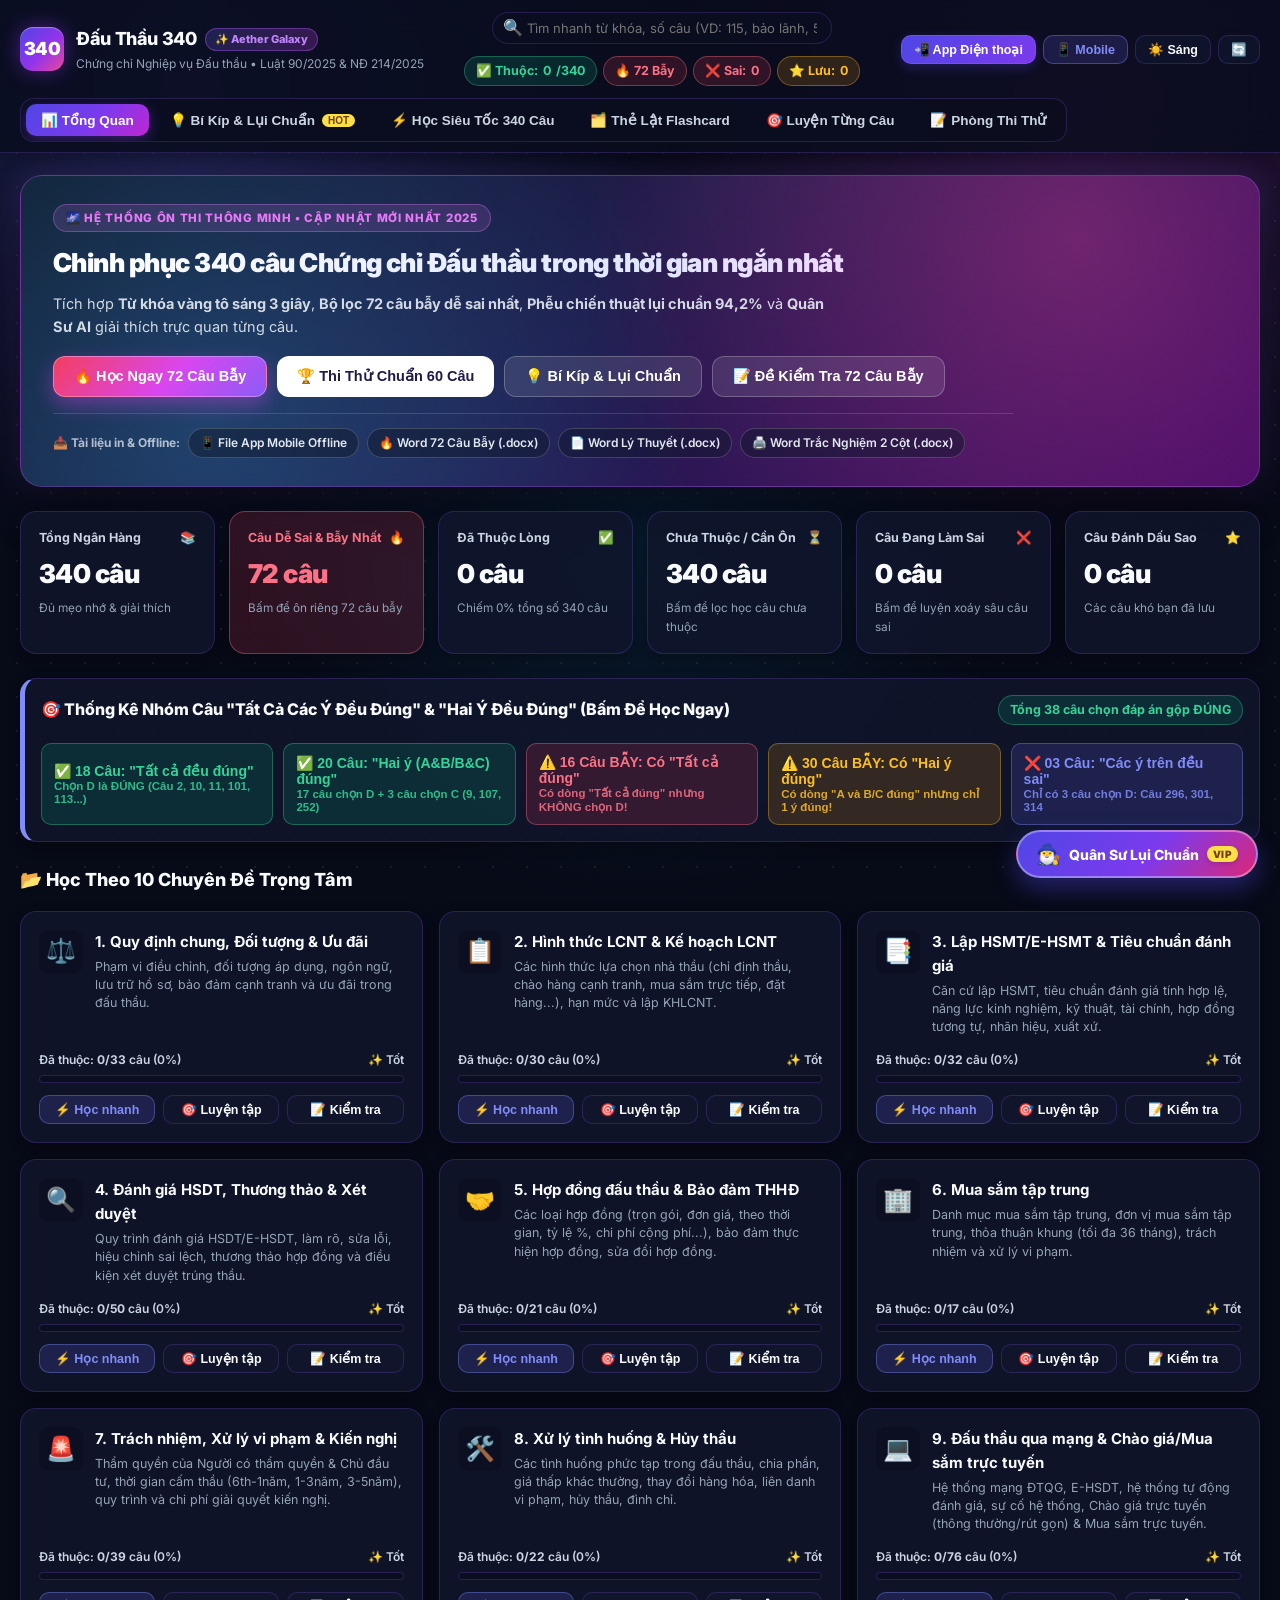
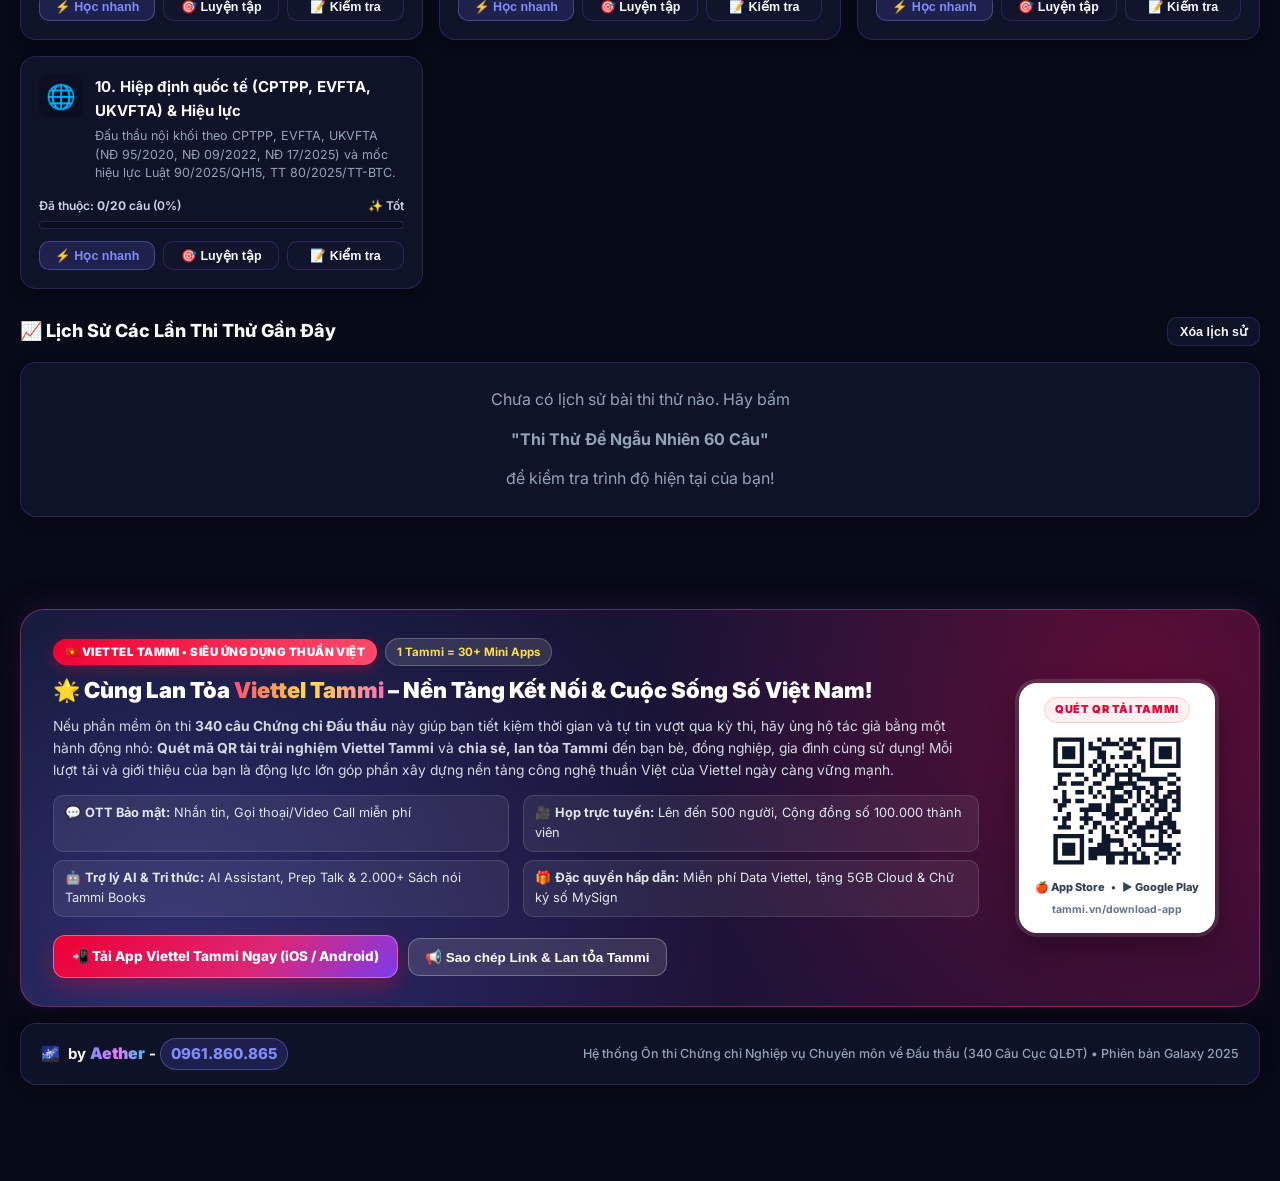
==== commit c847a0f6: "Modernize UI to Aether Galaxy theme and add Viettel Tammi QR + Aether footer" ====
--- a/On_Thi_Dau_Thau_340_Mobile_Offline.html
+++ b/On_Thi_Dau_Thau_340_Mobile_Offline.html
@@ -1,84 +1,89 @@
 <!DOCTYPE html>
-<html lang="vi" data-theme="light">
+<html lang="vi" data-theme="dark">
 <head>
   <meta charset="UTF-8" />
   <meta name="viewport" content="width=device-width, initial-scale=1.0, maximum-scale=1.0, user-scalable=no, viewport-fit=cover" />
-  <meta name="theme-color" content="#1e3a8a" />
+  <meta name="theme-color" content="#090d1f" />
   <meta name="apple-mobile-web-app-capable" content="yes" />
   <meta name="apple-mobile-web-app-status-bar-style" content="black-translucent" />
   <meta name="apple-mobile-web-app-title" content="Đấu Thầu 340" />
   <link rel="manifest" href="manifest.json" />
-  <title>Học Nhanh 340 Câu Chứng Chỉ Đấu Thầu – Mẹo Nhớ & Thi Thử</title>
+  <title>Đấu Thầu 340 • Aether Galaxy – Học Siêu Tốc, Mẹo Lụi Chuẩn & Thi Thử</title>
   <link rel="preconnect" href="https://fonts.googleapis.com">
   <link rel="preconnect" href="https://fonts.gstatic.com" crossorigin>
-  <link href="https://fonts.googleapis.com/css2?family=Inter:wght@400;500;600;700;800&display=swap" rel="stylesheet">
+  <link href="https://fonts.googleapis.com/css2?family=Inter:wght@400;500;600;700;800;900&display=swap" rel="stylesheet">
   <style>
 :root {
-  --bg-body: #f1f5f9;
-  --bg-card: #ffffff;
-  --bg-subtle: #f8fafc;
-  --bg-hover: #f1f5f9;
+  --bg-body: #f4f6fb;
+  --bg-card: rgba(255, 255, 255, 0.9);
+  --bg-subtle: #f1f5f9;
+  --bg-hover: #e2e8f0;
   --text-main: #0f172a;
-  --text-secondary: #475569;
+  --text-secondary: #334155;
   --text-muted: #64748b;
-  --border-color: #e2e8f0;
-  --primary: #2563eb;
-  --primary-hover: #1d4ed8;
-  --primary-light: #eff6ff;
-  --primary-border: #bfdbfe;
+  --border-color: rgba(148, 163, 184, 0.28);
+  --primary: #4f46e5;
+  --primary-hover: #4338ca;
+  --primary-light: rgba(79, 70, 229, 0.1);
+  --primary-border: rgba(99, 102, 241, 0.32);
   --success: #059669;
-  --success-light: #ecfdf5;
-  --success-border: #a7f3d0;
+  --success-light: rgba(16, 185, 129, 0.1);
+  --success-border: rgba(16, 185, 129, 0.32);
   --warning: #d97706;
-  --warning-light: #fffbeb;
-  --warning-border: #fde68a;
-  --danger: #dc2626;
-  --danger-light: #fef2f2;
-  --danger-border: #fecaca;
+  --warning-light: rgba(245, 158, 11, 0.12);
+  --warning-border: rgba(245, 158, 11, 0.35);
+  --danger: #e11d48;
+  --danger-light: rgba(225, 29, 72, 0.09);
+  --danger-border: rgba(244, 63, 94, 0.32);
   --purple: #7c3aed;
-  --purple-light: #f5f3ff;
-  --purple-border: #ddd6fe;
+  --purple-light: rgba(124, 58, 237, 0.1);
+  --purple-border: rgba(139, 92, 246, 0.3);
   --hl-question: #fef08a;
-  --hl-question-text: #854d0e;
+  --hl-question-text: #713f12;
   --hl-answer: #bbf7d0;
   --hl-answer-text: #14532d;
-  --shadow-sm: 0 1px 2px 0 rgba(15, 23, 42, 0.05);
-  --shadow-md: 0 4px 6px -1px rgba(15, 23, 42, 0.08), 0 2px 4px -2px rgba(15, 23, 42, 0.05);
-  --shadow-lg: 0 10px 25px -5px rgba(15, 23, 42, 0.1), 0 8px 10px -6px rgba(15, 23, 42, 0.06);
-  --radius-sm: 8px;
-  --radius-md: 12px;
-  --radius-lg: 16px;
+  --shadow-sm: 0 2px 8px rgba(15, 23, 42, 0.05);
+  --shadow-md: 0 8px 24px -4px rgba(30, 27, 75, 0.08), 0 2px 6px -1px rgba(15, 23, 42, 0.04);
+  --shadow-lg: 0 20px 40px -10px rgba(49, 46, 129, 0.16), 0 8px 16px -6px rgba(15, 23, 42, 0.06);
+  --radius-sm: 10px;
+  --radius-md: 16px;
+  --radius-lg: 22px;
+  --header-bg: rgba(255, 255, 255, 0.84);
 }
 
 [data-theme="dark"] {
-  --bg-body: #0b1120;
-  --bg-card: #1e293b;
-  --bg-subtle: #0f172a;
-  --bg-hover: #334155;
+  --bg-body: #070a17;
+  --bg-card: rgba(17, 23, 46, 0.78);
+  --bg-subtle: rgba(11, 15, 32, 0.85);
+  --bg-hover: rgba(30, 41, 75, 0.85);
   --text-main: #f8fafc;
   --text-secondary: #cbd5e1;
   --text-muted: #94a3b8;
-  --border-color: #334155;
-  --primary: #3b82f6;
-  --primary-hover: #60a5fa;
-  --primary-light: rgba(59, 130, 246, 0.15);
-  --primary-border: rgba(59, 130, 246, 0.35);
-  --success: #10b981;
-  --success-light: rgba(16, 185, 129, 0.15);
-  --success-border: rgba(16, 185, 129, 0.35);
-  --warning: #f59e0b;
-  --warning-light: rgba(245, 158, 11, 0.15);
-  --warning-border: rgba(245, 158, 11, 0.35);
-  --danger: #ef4444;
-  --danger-light: rgba(239, 68, 68, 0.15);
-  --danger-border: rgba(239, 68, 68, 0.35);
-  --purple: #8b5cf6;
-  --purple-light: rgba(139, 92, 246, 0.15);
-  --purple-border: rgba(139, 92, 246, 0.35);
-  --hl-question: rgba(250, 204, 21, 0.28);
+  --border-color: rgba(139, 92, 246, 0.22);
+  --primary: #818cf8;
+  --primary-hover: #a5b4fc;
+  --primary-light: rgba(99, 102, 241, 0.18);
+  --primary-border: rgba(129, 140, 248, 0.38);
+  --success: #34d399;
+  --success-light: rgba(16, 185, 129, 0.16);
+  --success-border: rgba(52, 211, 153, 0.35);
+  --warning: #fbbf24;
+  --warning-light: rgba(245, 158, 11, 0.16);
+  --warning-border: rgba(251, 191, 36, 0.35);
+  --danger: #fb7185;
+  --danger-light: rgba(244, 63, 94, 0.16);
+  --danger-border: rgba(251, 113, 133, 0.38);
+  --purple: #c084fc;
+  --purple-light: rgba(192, 132, 252, 0.16);
+  --purple-border: rgba(192, 132, 252, 0.38);
+  --hl-question: rgba(250, 204, 21, 0.24);
   --hl-question-text: #fde047;
-  --hl-answer: rgba(34, 197, 94, 0.28);
-  --hl-answer-text: #86efac;
+  --hl-answer: rgba(52, 211, 153, 0.24);
+  --hl-answer-text: #6ee7b7;
+  --shadow-sm: 0 4px 14px rgba(0, 0, 0, 0.28);
+  --shadow-md: 0 12px 30px -6px rgba(0, 0, 0, 0.45), 0 0 20px rgba(99, 102, 241, 0.08);
+  --shadow-lg: 0 24px 48px -12px rgba(0, 0, 0, 0.65), 0 0 32px rgba(139, 92, 246, 0.16);
+  --header-bg: rgba(9, 13, 30, 0.82);
 }
 
 * {
@@ -90,6 +95,11 @@
 body {
   font-family: 'Inter', -apple-system, BlinkMacSystemFont, 'Segoe UI', Roboto, sans-serif;
   background-color: var(--bg-body);
+  background-image:
+    radial-gradient(circle at 12% 8%, rgba(99, 102, 241, 0.16) 0%, transparent 38%),
+    radial-gradient(circle at 88% 14%, rgba(217, 70, 239, 0.13) 0%, transparent 36%),
+    radial-gradient(circle at 50% 85%, rgba(14, 165, 233, 0.11) 0%, transparent 45%);
+  background-attachment: fixed;
   color: var(--text-main);
   line-height: 1.6;
   min-height: 100vh;
@@ -97,9 +107,20 @@
   flex-direction: column;
 }
 
+[data-theme="dark"] body {
+  background-image:
+    radial-gradient(circle at 15% 10%, rgba(99, 102, 241, 0.24) 0%, transparent 36%),
+    radial-gradient(circle at 85% 12%, rgba(217, 70, 239, 0.18) 0%, transparent 34%),
+    radial-gradient(circle at 50% 60%, rgba(14, 165, 233, 0.1) 0%, transparent 45%),
+    radial-gradient(rgba(255, 255, 255, 0.07) 1px, transparent 1px);
+  background-size: 100% 100%, 100% 100%, 100% 100%, 34px 34px;
+}
+
 /* Header & Navigation */
 .app-header {
-  background: var(--bg-card);
+  background: var(--header-bg);
+  backdrop-filter: blur(18px);
+  -webkit-backdrop-filter: blur(18px);
   border-bottom: 1px solid var(--border-color);
   position: sticky;
   top: 0;
@@ -108,13 +129,13 @@
 }
 
 .header-top {
-  max-width: 1400px;
+  max-width: 1380px;
   margin: 0 auto;
   padding: 12px 20px;
   display: flex;
   align-items: center;
   justify-content: space-between;
-  gap: 16px;
+  gap: 14px;
   flex-wrap: wrap;
 }
 
@@ -125,17 +146,18 @@
 }
 
 .brand-logo {
-  width: 42px;
-  height: 42px;
-  border-radius: 10px;
-  background: linear-gradient(135deg, #2563eb, #7c3aed);
+  width: 44px;
+  height: 44px;
+  border-radius: 13px;
+  background: linear-gradient(135deg, #4f46e5 0%, #9333ea 55%, #ec4899 100%);
   color: #fff;
   display: flex;
   align-items: center;
   justify-content: center;
-  font-size: 22px;
-  font-weight: 800;
-  box-shadow: 0 4px 12px rgba(37, 99, 235, 0.3);
+  font-size: 18px;
+  font-weight: 900;
+  letter-spacing: -0.03em;
+  box-shadow: 0 0 20px rgba(147, 51, 234, 0.45), inset 0 1px 1px rgba(255, 255, 255, 0.35);
 }
 
 .brand-text h1 {
@@ -145,28 +167,65 @@
   color: var(--text-main);
 }
 
+.galaxy-pill-badge {
+  font-size: 11px;
+  font-weight: 800;
+  padding: 2px 9px;
+  border-radius: 999px;
+  background: linear-gradient(135deg, rgba(99, 102, 241, 0.22), rgba(217, 70, 239, 0.22));
+  border: 1px solid rgba(168, 85, 247, 0.4);
+  color: var(--purple);
+}
+
 .brand-text p {
   font-size: 12px;
   color: var(--text-muted);
 }
 
+.header-center-bar {
+  display: flex;
+  align-items: center;
+  gap: 12px;
+  flex: 1;
+  justify-content: center;
+  flex-wrap: wrap;
+}
+
+.header-search-wrap {
+  min-width: 240px;
+  max-width: 340px;
+  flex: 1;
+}
+
+.header-search-wrap .input-control {
+  padding: 7px 14px 7px 34px;
+  font-size: 13px;
+  border-radius: 999px;
+  background: var(--bg-subtle);
+}
+
 .header-stats-bar {
   display: flex;
   align-items: center;
-  gap: 10px;
+  gap: 6px;
   flex-wrap: wrap;
 }
 
 .mini-stat {
   display: inline-flex;
   align-items: center;
-  gap: 6px;
-  padding: 5px 12px;
+  gap: 5px;
+  padding: 4px 11px;
   border-radius: 999px;
-  font-size: 13px;
-  font-weight: 600;
+  font-size: 12.5px;
+  font-weight: 700;
   background: var(--bg-subtle);
   border: 1px solid var(--border-color);
+  transition: transform 0.15s ease;
+}
+
+.mini-stat:hover {
+  transform: translateY(-1px);
 }
 
 .mini-stat.success {
@@ -190,18 +249,27 @@
 .header-actions {
   display: flex;
   align-items: center;
-  gap: 8px;
-}
-
-/* Main Navigation Tabs */
+  gap: 7px;
+}
+
+/* Floating Pill Dock Navigation */
+.nav-tabs-wrapper {
+  max-width: 1380px;
+  margin: 0 auto;
+  padding: 0 20px 10px;
+}
+
 .nav-tabs {
-  max-width: 1400px;
-  margin: 0 auto;
-  padding: 0 20px;
   display: flex;
   gap: 6px;
   overflow-x: auto;
   scrollbar-width: none;
+  background: var(--bg-subtle);
+  border: 1px solid var(--border-color);
+  padding: 5px;
+  border-radius: 14px;
+  width: fit-content;
+  max-width: 100%;
 }
 
 .nav-tabs::-webkit-scrollbar {
@@ -209,49 +277,47 @@
 }
 
 .nav-tab {
-  padding: 11px 16px;
+  padding: 8px 15px;
   border: none;
   background: transparent;
   color: var(--text-secondary);
-  font-size: 14px;
-  font-weight: 600;
+  font-size: 13.5px;
+  font-weight: 700;
   cursor: pointer;
-  border-bottom: 3px solid transparent;
+  border-radius: 10px;
   display: inline-flex;
   align-items: center;
-  gap: 8px;
+  gap: 7px;
   white-space: nowrap;
-  transition: all 0.15s ease;
+  transition: all 0.18s ease;
 }
 
 .nav-tab:hover {
-  color: var(--primary);
+  color: var(--text-main);
   background: var(--bg-hover);
-  border-radius: 8px 8px 0 0;
 }
 
 .nav-tab.active {
-  color: var(--primary);
-  border-bottom-color: var(--primary);
-  background: var(--primary-light);
-  border-radius: 8px 8px 0 0;
+  color: #ffffff;
+  background: linear-gradient(135deg, #4f46e5 0%, #7c3aed 55%, #c026d3 100%);
+  box-shadow: 0 4px 14px rgba(124, 58, 237, 0.38);
 }
 
 .nav-badge {
-  font-size: 11px;
-  padding: 2px 7px;
+  font-size: 10px;
+  padding: 1px 6px;
   border-radius: 999px;
-  background: var(--primary);
-  color: #fff;
-  font-weight: 700;
+  background: #fde047;
+  color: #713f12;
+  font-weight: 900;
 }
 
 /* Main Container */
 .main-container {
-  max-width: 1400px;
+  max-width: 1380px;
   width: 100%;
   margin: 0 auto;
-  padding: 24px 20px 60px;
+  padding: 22px 20px 44px;
   flex: 1;
 }
 
@@ -277,38 +343,41 @@
   gap: 7px;
   padding: 9px 16px;
   border-radius: var(--radius-sm);
-  font-size: 14px;
-  font-weight: 600;
+  font-size: 13.5px;
+  font-weight: 700;
   cursor: pointer;
   border: 1px solid var(--border-color);
   background: var(--bg-card);
   color: var(--text-main);
-  transition: all 0.15s ease;
+  transition: all 0.16s ease;
   text-decoration: none;
 }
 
 .btn:hover {
   background: var(--bg-hover);
+  transform: translateY(-1px);
 }
 
 .btn-sm {
   padding: 6px 12px;
-  font-size: 13px;
+  font-size: 12.5px;
 }
 
 .btn-lg {
-  padding: 12px 22px;
-  font-size: 15px;
+  padding: 11px 20px;
+  font-size: 14.5px;
+  border-radius: 12px;
 }
 
 .btn-primary {
-  background: var(--primary);
-  border-color: var(--primary);
+  background: linear-gradient(135deg, #4f46e5, #7c3aed);
+  border-color: rgba(139, 92, 246, 0.5);
   color: #ffffff;
+  box-shadow: 0 4px 12px rgba(79, 70, 229, 0.28);
 }
 
 .btn-primary:hover {
-  background: var(--primary-hover);
+  background: linear-gradient(135deg, #4338ca, #6d28d9);
 }
 
 .btn-success {
@@ -357,110 +426,179 @@
   color: var(--danger);
 }
 
-/* Dashboard Cards */
+/* Dashboard Galaxy Hero Banner */
 .hero-banner {
-  background: linear-gradient(135deg, #1e3a8a 0%, #2563eb 55%, #4f46e5 100%);
+  background:
+    radial-gradient(circle at 85% 20%, rgba(236, 72, 153, 0.35) 0%, transparent 45%),
+    radial-gradient(circle at 15% 80%, rgba(56, 189, 248, 0.25) 0%, transparent 45%),
+    linear-gradient(135deg, #0f172a 0%, #1e1b4b 45%, #3b0764 100%);
   color: #ffffff;
+  border: 1px solid rgba(168, 85, 247, 0.38);
   border-radius: var(--radius-lg);
   padding: 28px 32px;
   margin-bottom: 24px;
+  position: relative;
+  overflow: hidden;
+  box-shadow: var(--shadow-lg);
+}
+
+.hero-content {
+  max-width: 960px;
+  position: relative;
+  z-index: 1;
+}
+
+.hero-eyebrow {
+  display: inline-flex;
+  align-items: center;
+  gap: 6px;
+  font-size: 11.5px;
+  font-weight: 800;
+  letter-spacing: 0.06em;
+  color: #e879f9;
+  background: rgba(232, 121, 249, 0.14);
+  border: 1px solid rgba(232, 121, 249, 0.32);
+  padding: 4px 12px;
+  border-radius: 999px;
+  margin-bottom: 10px;
+}
+
+.hero-content h2 {
+  font-size: 26px;
+  font-weight: 900;
+  letter-spacing: -0.02em;
+  margin-bottom: 8px;
+  background: linear-gradient(90deg, #ffffff 0%, #e0e7ff 60%, #f5d0fe 100%);
+  -webkit-background-clip: text;
+  -webkit-text-fill-color: transparent;
+}
+
+.hero-content p {
+  font-size: 14.5px;
+  color: rgba(226, 232, 240, 0.92);
+  margin-bottom: 18px;
+  max-width: 780px;
+}
+
+.hero-actions {
+  display: flex;
+  gap: 10px;
+  flex-wrap: wrap;
+}
+
+.btn-galaxy-cta {
+  background: linear-gradient(135deg, #f43f5e 0%, #d946ef 55%, #8b5cf6 100%);
+  color: #ffffff;
+  border: 1px solid rgba(255, 255, 255, 0.3) !important;
+  box-shadow: 0 8px 20px rgba(217, 70, 239, 0.4);
+}
+
+.btn-galaxy-cta:hover {
+  background: linear-gradient(135deg, #e11d48 0%, #c026d3 55%, #7c3aed 100%);
+  box-shadow: 0 10px 25px rgba(217, 70, 239, 0.55);
+}
+
+.btn-white {
+  background: #ffffff;
+  color: #1e1b4b;
+  border: none !important;
+}
+
+.btn-white:hover {
+  background: #e0e7ff;
+}
+
+.btn-glass {
+  background: rgba(255, 255, 255, 0.11);
+  color: #ffffff;
+  backdrop-filter: blur(10px);
+  border: 1px solid rgba(255, 255, 255, 0.24) !important;
+}
+
+.btn-glass:hover {
+  background: rgba(255, 255, 255, 0.2);
+}
+
+.hero-downloads-bar {
+  margin-top: 16px;
+  padding-top: 14px;
+  border-top: 1px solid rgba(255, 255, 255, 0.14);
   display: flex;
   align-items: center;
-  justify-content: space-between;
-  gap: 24px;
+  gap: 8px;
   flex-wrap: wrap;
-  box-shadow: var(--shadow-lg);
-}
-
-.hero-content {
-  max-width: 760px;
-}
-
-.hero-content h2 {
-  font-size: 24px;
-  font-weight: 800;
-  margin-bottom: 8px;
-}
-
-.hero-content p {
-  font-size: 15px;
-  opacity: 0.92;
-  margin-bottom: 18px;
-}
-
-.hero-actions {
-  display: flex;
-  gap: 12px;
-  flex-wrap: wrap;
-}
-
-.hero-actions .btn {
-  border: none;
+}
+
+.hero-dl-label {
+  font-size: 12px;
   font-weight: 700;
-}
-
-.btn-white {
-  background: #ffffff;
-  color: #1e3a8a;
-}
-
-.btn-white:hover {
-  background: #eff6ff;
-}
-
-.btn-glass {
-  background: rgba(255, 255, 255, 0.18);
+  color: rgba(203, 213, 225, 0.85);
+}
+
+.hero-dl-chip {
+  font-size: 12px;
+  font-weight: 600;
+  padding: 4px 11px;
+  border-radius: 999px;
+  background: rgba(15, 23, 42, 0.48);
+  border: 1px solid rgba(255, 255, 255, 0.18);
+  color: #e2e8f0;
+  text-decoration: none;
+  transition: all 0.15s ease;
+}
+
+.hero-dl-chip:hover {
+  background: rgba(255, 255, 255, 0.2);
   color: #ffffff;
-  backdrop-filter: blur(6px);
-  border: 1px solid rgba(255, 255, 255, 0.3) !important;
-}
-
-.btn-glass:hover {
-  background: rgba(255, 255, 255, 0.28);
+  border-color: rgba(255, 255, 255, 0.4);
 }
 
 .stats-grid {
   display: grid;
-  grid-template-columns: repeat(auto-fit, minmax(210px, 1fr));
-  gap: 16px;
-  margin-bottom: 28px;
+  grid-template-columns: repeat(auto-fit, minmax(195px, 1fr));
+  gap: 14px;
+  margin-bottom: 24px;
 }
 
 .stat-card {
   background: var(--bg-card);
+  backdrop-filter: blur(14px);
+  -webkit-backdrop-filter: blur(14px);
   border: 1px solid var(--border-color);
   border-radius: var(--radius-md);
-  padding: 18px 20px;
+  padding: 16px 18px;
   box-shadow: var(--shadow-sm);
   display: flex;
   flex-direction: column;
-  gap: 6px;
+  gap: 5px;
   cursor: pointer;
-  transition: transform 0.15s ease, box-shadow 0.15s ease;
+  transition: transform 0.18s ease, box-shadow 0.18s ease, border-color 0.18s ease;
 }
 
 .stat-card:hover {
-  transform: translateY(-2px);
+  transform: translateY(-3px);
   box-shadow: var(--shadow-md);
+  border-color: var(--primary-border);
 }
 
 .stat-card-header {
   display: flex;
   align-items: center;
   justify-content: space-between;
-  font-size: 13px;
-  font-weight: 600;
+  font-size: 12.5px;
+  font-weight: 700;
   color: var(--text-secondary);
 }
 
 .stat-card-value {
-  font-size: 28px;
-  font-weight: 800;
+  font-size: 26px;
+  font-weight: 900;
+  letter-spacing: -0.02em;
   color: var(--text-main);
 }
 
 .stat-card-sub {
-  font-size: 12px;
+  font-size: 11.8px;
   color: var(--text-muted);
 }
 
@@ -2065,6 +2203,291 @@
   height: 520px;
 }
 
+/* ==========================================================================
+   GALAXY FOOTER: VIETTEL TAMMI CALL-TO-ACTION + QR & "BY AETHER - 0961.860.865"
+   ========================================================================== */
+
+.galaxy-footer {
+  width: 100%;
+  margin-top: 28px;
+  padding: 0 20px 96px;
+}
+
+.galaxy-footer-inner {
+  max-width: 1340px;
+  margin: 0 auto;
+  display: flex;
+  flex-direction: column;
+  gap: 16px;
+}
+
+.tammi-showcase-card {
+  background:
+    radial-gradient(circle at 90% 15%, rgba(238, 0, 51, 0.28) 0%, transparent 42%),
+    radial-gradient(circle at 12% 85%, rgba(99, 102, 241, 0.32) 0%, transparent 48%),
+    linear-gradient(135deg, #0d1226 0%, #1a1438 52%, #2d0f35 100%);
+  border: 1.5px solid rgba(236, 72, 153, 0.38);
+  border-radius: 24px;
+  padding: 28px 32px;
+  display: grid;
+  grid-template-columns: 1fr 220px;
+  gap: 28px;
+  align-items: center;
+  box-shadow: 0 20px 50px rgba(0, 0, 0, 0.45), 0 0 35px rgba(217, 70, 239, 0.14);
+  color: #f8fafc;
+  position: relative;
+  overflow: hidden;
+}
+
+.tammi-badge-row {
+  display: flex;
+  align-items: center;
+  gap: 8px;
+  flex-wrap: wrap;
+  margin-bottom: 10px;
+}
+
+.tammi-brand-pill {
+  font-size: 11.5px;
+  font-weight: 900;
+  letter-spacing: 0.04em;
+  padding: 4px 12px;
+  border-radius: 999px;
+  background: linear-gradient(135deg, #ee0033, #ff4d6d);
+  color: #ffffff;
+  box-shadow: 0 4px 12px rgba(238, 0, 51, 0.35);
+}
+
+.tammi-sub-pill {
+  font-size: 11.5px;
+  font-weight: 700;
+  padding: 4px 11px;
+  border-radius: 999px;
+  background: rgba(255, 255, 255, 0.12);
+  border: 1px solid rgba(255, 255, 255, 0.22);
+  color: #fde047;
+}
+
+.tammi-headline {
+  font-size: 22px;
+  font-weight: 900;
+  line-height: 1.3;
+  margin-bottom: 10px;
+  color: #ffffff;
+}
+
+.tammi-headline span {
+  background: linear-gradient(90deg, #ff4d6d, #fde047, #f472b6);
+  -webkit-background-clip: text;
+  -webkit-text-fill-color: transparent;
+}
+
+.tammi-desc {
+  font-size: 13.8px;
+  color: rgba(226, 232, 240, 0.92);
+  line-height: 1.6;
+  margin-bottom: 14px;
+}
+
+.tammi-features-grid {
+  display: grid;
+  grid-template-columns: 1fr 1fr;
+  gap: 8px 14px;
+  margin-bottom: 18px;
+}
+
+.tammi-feat-item {
+  font-size: 12.8px;
+  color: #e2e8f0;
+  background: rgba(255, 255, 255, 0.07);
+  border: 1px solid rgba(255, 255, 255, 0.12);
+  padding: 7px 11px;
+  border-radius: 10px;
+}
+
+.tammi-cta-row {
+  display: flex;
+  align-items: center;
+  gap: 10px;
+  flex-wrap: wrap;
+}
+
+.btn-tammi-download {
+  background: linear-gradient(135deg, #ee0033 0%, #db2777 60%, #7c3aed 100%);
+  color: #ffffff;
+  border: 1px solid rgba(255, 255, 255, 0.35);
+  padding: 10px 18px;
+  border-radius: 12px;
+  font-weight: 800;
+  box-shadow: 0 8px 20px rgba(238, 0, 51, 0.35);
+}
+
+.btn-tammi-download:hover {
+  background: linear-gradient(135deg, #d0002c 0%, #be185d 60%, #6d28d9 100%);
+  color: #ffffff;
+}
+
+.btn-tammi-share {
+  background: rgba(255, 255, 255, 0.12);
+  color: #ffffff;
+  border: 1px solid rgba(255, 255, 255, 0.28);
+  padding: 10px 16px;
+  border-radius: 12px;
+  font-weight: 700;
+}
+
+.btn-tammi-share:hover {
+  background: rgba(255, 255, 255, 0.22);
+  color: #ffffff;
+}
+
+.tammi-qr-col {
+  display: flex;
+  justify-content: center;
+}
+
+.tammi-qr-box {
+  background: #ffffff;
+  color: #0f172a;
+  padding: 14px;
+  border-radius: 18px;
+  text-align: center;
+  box-shadow: 0 12px 30px rgba(0, 0, 0, 0.35), 0 0 0 4px rgba(255, 255, 255, 0.14);
+  display: flex;
+  flex-direction: column;
+  align-items: center;
+  gap: 6px;
+  width: 196px;
+}
+
+.tammi-qr-label-top {
+  font-size: 11px;
+  font-weight: 900;
+  letter-spacing: 0.05em;
+  color: #ee0033;
+  background: #fff1f2;
+  padding: 3px 10px;
+  border-radius: 999px;
+  border: 1px solid #fecdd3;
+}
+
+.tammi-qr-svg-wrap {
+  padding: 4px;
+  background: #ffffff;
+  border-radius: 10px;
+  display: flex;
+  align-items: center;
+  justify-content: center;
+}
+
+.tammi-store-badges {
+  display: flex;
+  align-items: center;
+  justify-content: center;
+  gap: 6px;
+  font-size: 11px;
+  font-weight: 800;
+  color: #334155;
+}
+
+.tammi-qr-url {
+  font-size: 10.5px;
+  font-weight: 700;
+  color: #64748b;
+}
+
+.footer-credit-bar {
+  display: flex;
+  align-items: center;
+  justify-content: space-between;
+  flex-wrap: wrap;
+  gap: 12px;
+  padding: 14px 20px;
+  border-radius: 16px;
+  background: var(--bg-card);
+  backdrop-filter: blur(14px);
+  border: 1px solid var(--border-color);
+  box-shadow: var(--shadow-sm);
+}
+
+.aether-signature {
+  display: inline-flex;
+  align-items: center;
+  gap: 8px;
+  font-size: 15px;
+  font-weight: 700;
+  color: var(--text-main);
+}
+
+.aether-signature strong {
+  background: linear-gradient(90deg, #818cf8, #e879f9, #38bdf8);
+  -webkit-background-clip: text;
+  -webkit-text-fill-color: transparent;
+  font-weight: 900;
+  font-size: 16px;
+}
+
+.aether-phone {
+  display: inline-flex;
+  align-items: center;
+  padding: 3px 10px;
+  border-radius: 999px;
+  background: var(--primary-light);
+  border: 1px solid var(--primary-border);
+  color: var(--primary);
+  font-weight: 800;
+  text-decoration: none;
+  transition: all 0.15s ease;
+}
+
+.aether-phone:hover {
+  background: var(--primary);
+  color: #ffffff;
+}
+
+.footer-meta-note {
+  font-size: 12.5px;
+  color: var(--text-muted);
+  font-weight: 500;
+}
+
+@media (max-width: 860px) {
+  .tammi-showcase-card {
+    grid-template-columns: 1fr;
+    padding: 20px;
+    text-align: left;
+  }
+  .tammi-features-grid {
+    grid-template-columns: 1fr;
+  }
+  .footer-credit-bar {
+    flex-direction: column;
+    text-align: center;
+  }
+  .galaxy-footer {
+    padding: 0 12px 150px;
+  }
+}
+
+body.mobile-view .galaxy-footer {
+  max-width: 440px;
+  width: 100%;
+  background: var(--bg-body);
+  border-left: 1px solid var(--border-color);
+  border-right: 1px solid var(--border-color);
+  padding: 0 12px 150px;
+}
+
+body.mobile-view .tammi-showcase-card {
+  grid-template-columns: 1fr;
+  padding: 18px;
+}
+
+body.mobile-view .tammi-features-grid {
+  grid-template-columns: 1fr;
+}
+
+
 
 </style>
 </head>
@@ -2072,42 +2495,48 @@
   <!-- Header -->
   <header class="app-header">
     <div class="header-top">
-      <div class="brand">
+      <div class="brand" onclick="switchTab('tab-dashboard')" style="cursor:pointer;">
         <div class="brand-logo">340</div>
         <div class="brand-text">
-          <h1>Ôn Thi Chứng Chỉ Nghiệp Vụ Đấu Thầu (340 Câu Cục Ban Hành)</h1>
-          <p>Học thuộc siêu tốc bằng Từ Khóa Vàng • Giải thích dễ hiểu • Thi thử xáo trộn câu (Cập nhật Luật 90/2025, NĐ 214/2025, TT 79 & 80/2025)</p>
+          <div style="display:flex; align-items:center; gap:8px; flex-wrap:wrap;">
+            <h1>Đấu Thầu 340</h1>
+            <span class="galaxy-pill-badge">✨ Aether Galaxy</span>
+          </div>
+          <p>Chứng chỉ Nghiệp vụ Đấu thầu • Luật 90/2025 & NĐ 214/2025</p>
         </div>
       </div>
 
-      <div class="header-stats-bar">
-        <span class="mini-stat success" onclick="openSpeedWithFilter('MASTERED')" style="cursor:pointer;" title="Số câu bạn đã đánh dấu thuộc lòng">
-          ✅ Thuộc: <strong id="hdr-mastered">0</strong>/340
-        </span>
-        <span class="mini-stat danger" onclick="openSpeedWithFilter('TRAP')" style="cursor:pointer;" title="Bấm để xem 72 câu bẫy dễ sai nhất">
-          🔥 72 Bẫy
-        </span>
-        <span class="mini-stat danger" onclick="openPracticeWithFilter('WRONG')" style="cursor:pointer;" title="Số câu bạn từng chọn sai">
-          ❌ Sai: <strong id="hdr-wrong">0</strong>
-        </span>
-        <span class="mini-stat warning" onclick="openSpeedWithFilter('BOOKMARKED')" style="cursor:pointer;" title="Số câu bạn đánh dấu sao">
-          ⭐ Lưu: <strong id="hdr-bookmarked">0</strong>
-        </span>
+      <div class="header-center-bar">
+        <div class="search-input-wrap header-search-wrap">
+          <span class="search-icon">🔍</span>
+          <input type="text" id="global-keyword-search" class="input-control" placeholder="Tìm nhanh từ khóa, số câu (VD: 115, bảo lãnh, 500 triệu)..." />
+        </div>
+
+        <div class="header-stats-bar">
+          <span class="mini-stat success" onclick="openSpeedWithFilter('MASTERED')" style="cursor:pointer;" title="Số câu bạn đã đánh dấu thuộc lòng">
+            ✅ Thuộc: <strong id="hdr-mastered">0</strong>/340
+          </span>
+          <span class="mini-stat danger" onclick="openSpeedWithFilter('TRAP')" style="cursor:pointer;" title="Bấm để xem 72 câu bẫy dễ sai nhất">
+            🔥 72 Bẫy
+          </span>
+          <span class="mini-stat danger" onclick="openPracticeWithFilter('WRONG')" style="cursor:pointer;" title="Số câu bạn từng chọn sai">
+            ❌ Sai: <strong id="hdr-wrong">0</strong>
+          </span>
+          <span class="mini-stat warning" onclick="openSpeedWithFilter('BOOKMARKED')" style="cursor:pointer;" title="Số câu bạn đánh dấu sao">
+            ⭐ Lưu: <strong id="hdr-bookmarked">0</strong>
+          </span>
+        </div>
       </div>
 
       <div class="header-actions">
-        <div class="search-input-wrap" style="min-width: 210px; max-width: 260px;">
-          <span class="search-icon">🔍</span>
-          <input type="text" id="global-keyword-search" class="input-control" style="padding: 6px 10px 6px 32px; font-size: 13px;" placeholder="Tìm nhanh từ khóa / số câu..." />
-        </div>
+        <button class="btn btn-sm btn-primary" id="btn-open-qr-modal" title="Quét mã QR hoặc tải bản Mobile Offline về điện thoại">
+          📲 App Điện thoại
+        </button>
         <button class="btn btn-sm btn-outline-primary" id="btn-mobile-view-toggle" title="Chuyển đổi giao diện Điện thoại / Máy tính">
-          📱 Giao diện Mobile
+          📱 Mobile
         </button>
-        <button class="btn btn-sm btn-primary" id="btn-open-qr-modal" title="Quét mã QR hoặc tải bản Mobile Offline về điện thoại">
-          📲 Mở trên Điện thoại
-        </button>
-        <button class="btn btn-sm" id="btn-theme-toggle" title="Đổi giao diện Sáng / Tối">
-          🌙 Tối
+        <button class="btn btn-sm" id="btn-theme-toggle" title="Đổi giao diện Galaxy Tối / Sáng">
+          ☀️ Sáng
         </button>
         <button class="btn btn-sm" id="btn-reset-progress" title="Xóa tiến độ học để học lại từ đầu">
           🔄
@@ -2115,26 +2544,28 @@
       </div>
     </div>
 
-    <nav class="nav-tabs">
-      <button class="nav-tab active" data-tab="tab-dashboard">
-        📊 Tổng Quan & Chủ Đề
-      </button>
-      <button class="nav-tab" data-tab="tab-tips">
-        💡 Bí Kíp & Mẹo Nhớ Nhanh <span class="nav-badge">HOT</span>
-      </button>
-      <button class="nav-tab" data-tab="tab-speed">
-        ⚡ Học Siêu Tốc 340 Câu
-      </button>
-      <button class="nav-tab" data-tab="tab-flashcard">
-        🗂️ Flashcard Lật Thẻ
-      </button>
-      <button class="nav-tab" data-tab="tab-practice">
-        🎯 Luyện Tập Từng Câu
-      </button>
-      <button class="nav-tab" data-tab="tab-exam">
-        📝 Thi Thử (Xáo Trộn Câu)
-      </button>
-    </nav>
+    <div class="nav-tabs-wrapper">
+      <nav class="nav-tabs">
+        <button class="nav-tab active" data-tab="tab-dashboard">
+          📊 Tổng Quan
+        </button>
+        <button class="nav-tab" data-tab="tab-tips">
+          💡 Bí Kíp & Lụi Chuẩn <span class="nav-badge">HOT</span>
+        </button>
+        <button class="nav-tab" data-tab="tab-speed">
+          ⚡ Học Siêu Tốc 340 Câu
+        </button>
+        <button class="nav-tab" data-tab="tab-flashcard">
+          🗂️ Thẻ Lật Flashcard
+        </button>
+        <button class="nav-tab" data-tab="tab-practice">
+          🎯 Luyện Từng Câu
+        </button>
+        <button class="nav-tab" data-tab="tab-exam">
+          📝 Phòng Thi Thử
+        </button>
+      </nav>
+    </div>
   </header>
 
   <!-- Main Content -->
@@ -2143,34 +2574,39 @@
     <section id="tab-dashboard" class="tab-panel active">
       <div class="hero-banner">
         <div class="hero-content">
-          <h2>Bí quyết thuộc làu 340 câu Đấu thầu trong thời gian ngắn nhất!</h2>
+          <div class="hero-eyebrow">🌌 HỆ THỐNG ÔN THI THÔNG MINH • CẬP NHẬT MỚI NHẤT 2025</div>
+          <h2>Chinh phục 340 câu Chứng chỉ Đấu thầu trong thời gian ngắn nhất</h2>
           <p>
-            Hệ thống tích hợp đủ <strong>340 câu chuẩn của Cục Quản lý đấu thầu</strong> kèm theo <strong>Từ khóa vàng tô sáng</strong>, <strong>Mẹo ghi nhớ 3 giây</strong>, <strong>72 câu bẫy dễ sai nhất</strong> và <strong>Giải thích pháp lý dễ hiểu</strong>.
+            Tích hợp <strong>Từ khóa vàng tô sáng 3 giây</strong>, <strong>Bộ lọc 72 câu bẫy dễ sai nhất</strong>, <strong>Phễu chiến thuật lụi chuẩn 94,2%</strong> và <strong>Quân Sư AI</strong> giải thích trực quan từng câu.
           </p>
           <div class="hero-actions">
-            <button class="btn btn-lg btn-white" onclick="openSpeedWithFilter('TRAP')">
-              🔥 Học 72 Câu Bẫy Dễ Sai
+            <button class="btn btn-lg btn-galaxy-cta" onclick="openSpeedWithFilter('TRAP')">
+              🔥 Học Ngay 72 Câu Bẫy
+            </button>
+            <button class="btn btn-lg btn-white" onclick="startQuickExam(60, 60)">
+              🏆 Thi Thử Chuẩn 60 Câu
             </button>
             <button class="btn btn-lg btn-glass" onclick="switchTab('tab-tips')">
-              💡 Bảng Mẹo Con Số & Bẫy
+              💡 Bí Kíp & Lụi Chuẩn
             </button>
             <button class="btn btn-lg btn-glass" onclick="startTrapExam()">
-              📝 Thi Thử 72 Câu Bẫy
+              📝 Đề Kiểm Tra 72 Câu Bẫy
             </button>
-            <button class="btn btn-lg btn-glass" onclick="startQuickExam(60, 60)">
-              🏆 Thi Thử Chuẩn 60 Câu
-            </button>
-            <a class="btn btn-lg btn-glass" href="On_Thi_Dau_Thau_340_Mobile_Offline.html" download>
-              📱 Tải File App Mobile Offline
+          </div>
+
+          <div class="hero-downloads-bar">
+            <span class="hero-dl-label">📥 Tài liệu in & Offline:</span>
+            <a class="hero-dl-chip" href="On_Thi_Dau_Thau_340_Mobile_Offline.html" download>
+              📱 File App Mobile Offline
             </a>
-            <a class="btn btn-lg btn-glass" href="3_Bo_72_Cau_Hoi_De_Sai_Va_Nhieu_Bay_Nhat.docx" download>
+            <a class="hero-dl-chip" href="3_Bo_72_Cau_Hoi_De_Sai_Va_Nhieu_Bay_Nhat.docx" download>
               🔥 Word 72 Câu Bẫy (.docx)
             </a>
-            <a class="btn btn-lg btn-glass" href="1_Tai_Lieu_Hoc_Ly_Thuyet_Va_Meo_Nho_340_Cau_Dau_Thau.docx" download>
+            <a class="hero-dl-chip" href="1_Tai_Lieu_Hoc_Ly_Thuyet_Va_Meo_Nho_340_Cau_Dau_Thau.docx" download>
               📄 Word Lý Thuyết (.docx)
             </a>
-            <a class="btn btn-lg btn-glass" href="2_Bo_De_Trac_Nghiem_340_Cau_In_Tiet_Kiem_Giay.docx" download>
-              🖨️ Word Trắc Nghiệm (.docx)
+            <a class="hero-dl-chip" href="2_Bo_De_Trac_Nghiem_340_Cau_In_Tiet_Kiem_Giay.docx" download>
+              🖨️ Word Trắc Nghiệm 2 Cột (.docx)
             </a>
           </div>
         </div>
@@ -2692,6 +3128,69 @@
       </div>
     </section>
   </main>
+
+  <!-- Galaxy Footer: Author Credit (by Aether - 0961.860.865) & Viettel Tammi Call-to-Action + QR -->
+  <footer class="galaxy-footer">
+    <div class="galaxy-footer-inner">
+      <div class="tammi-showcase-card">
+        <div class="tammi-content-col">
+          <div class="tammi-badge-row">
+            <span class="tammi-brand-pill">🇻🇳 VIETTEL TAMMI • SIÊU ỨNG DỤNG THUẦN VIỆT</span>
+            <span class="tammi-sub-pill">1 Tammi = 30+ Mini Apps</span>
+          </div>
+          <h3 class="tammi-headline">
+            🌟 Cùng Lan Tỏa <span>Viettel Tammi</span> – Nền Tảng Kết Nối & Cuộc Sống Số Việt Nam!
+          </h3>
+          <p class="tammi-desc">
+            Nếu phần mềm ôn thi <strong>340 câu Chứng chỉ Đấu thầu</strong> này giúp bạn tiết kiệm thời gian và tự tin vượt qua kỳ thi, hãy ủng hộ tác giả bằng một hành động nhỏ: <strong>Quét mã QR tải trải nghiệm Viettel Tammi</strong> và <strong>chia sẻ, lan tỏa Tammi</strong> đến bạn bè, đồng nghiệp, gia đình cùng sử dụng! Mỗi lượt tải và giới thiệu của bạn là động lực lớn góp phần xây dựng nền tảng công nghệ thuần Việt của Viettel ngày càng vững mạnh.
+          </p>
+
+          <div class="tammi-features-grid">
+            <div class="tammi-feat-item">💬 <strong>OTT Bảo mật:</strong> Nhắn tin, Gọi thoại/Video Call miễn phí</div>
+            <div class="tammi-feat-item">🎥 <strong>Họp trực tuyến:</strong> Lên đến 500 người, Cộng đồng số 100.000 thành viên</div>
+            <div class="tammi-feat-item">🤖 <strong>Trợ lý AI & Tri thức:</strong> AI Assistant, Prep Talk & 2.000+ Sách nói Tammi Books</div>
+            <div class="tammi-feat-item">🎁 <strong>Đặc quyền hấp dẫn:</strong> Miễn phí Data Viettel, tặng 5GB Cloud & Chữ ký số MySign</div>
+          </div>
+
+          <div class="tammi-cta-row">
+            <a href="https://tammi.vn/download-app" target="_blank" rel="noopener noreferrer" class="btn btn-tammi-download">
+              📲 Tải App Viettel Tammi Ngay (iOS / Android)
+            </a>
+            <button type="button" class="btn btn-tammi-share" id="btn-share-tammi" onclick="shareTammiApp()">
+              📢 Sao chép Link & Lan tỏa Tammi
+            </button>
+          </div>
+        </div>
+
+        <div class="tammi-qr-col">
+          <div class="tammi-qr-box">
+            <div class="tammi-qr-label-top">QUÉT QR TẢI TAMMI</div>
+            <a href="https://tammi.vn/download-app" target="_blank" rel="noopener noreferrer" title="Quét QR hoặc bấm để tải Viettel Tammi">
+              <div class="tammi-qr-svg-wrap">
+                <svg xmlns="http://www.w3.org/2000/svg" width="136" height="136" viewBox="0 0 124 124" class="segno"><path transform="scale(4)" class="qrline" stroke="#0f172a" d="M1 1.5h7m3 0h1m1 0h1m2 0h1m1 0h1m1 0h2m1 0h7m-29 1h1m5 0h1m1 0h1m2 0h4m1 0h3m3 0h1m5 0h1m-29 1h1m1 0h3m1 0h1m1 0h3m4 0h1m2 0h2m2 0h1m1 0h3m1 0h1m-29 1h1m1 0h3m1 0h1m3 0h2m4 0h2m4 0h1m1 0h3m1 0h1m-29 1h1m1 0h3m1 0h1m3 0h2m1 0h1m1 0h3m1 0h1m2 0h1m1 0h3m1 0h1m-29 1h1m5 0h1m2 0h1m1 0h1m7 0h2m1 0h1m5 0h1m-29 1h7m1 0h1m1 0h1m1 0h1m1 0h1m1 0h1m1 0h1m1 0h1m1 0h7m-20 1h2m1 0h2m3 0h1m2 0h1m-20 1h3m1 0h2m2 0h1m1 0h2m1 0h6m6 0h2m-27 1h1m5 0h1m3 0h1m2 0h1m2 0h1m1 0h7m2 0h1m-28 1h2m1 0h3m2 0h2m3 0h5m3 0h2m2 0h2m-28 1h1m7 0h1m3 0h4m2 0h3m2 0h2m3 0h1m-27 1h1m2 0h2m1 0h1m1 0h1m2 0h1m2 0h2m1 0h1m1 0h1m1 0h1m2 0h3m-27 1h1m6 0h1m1 0h1m1 0h3m1 0h1m1 0h1m2 0h2m1 0h2m1 0h1m-29 1h1m1 0h2m1 0h2m6 0h4m2 0h1m1 0h1m1 0h3m1 0h2m-28 1h2m5 0h3m1 0h2m4 0h1m1 0h1m1 0h1m1 0h2m2 0h1m-28 1h1m4 0h5m1 0h2m2 0h2m2 0h2m1 0h3m1 0h2m-26 1h1m3 0h1m3 0h4m1 0h2m5 0h1m2 0h1m-27 1h1m1 0h2m2 0h3m3 0h2m1 0h2m1 0h1m3 0h1m2 0h2m-25 1h1m4 0h1m1 0h2m3 0h1m2 0h2m2 0h2m1 0h4m-27 1h3m2 0h1m2 0h1m1 0h1m1 0h1m2 0h2m1 0h6m1 0h2m-20 1h1m2 0h1m2 0h1m1 0h1m1 0h3m3 0h2m1 0h2m-29 1h7m4 0h2m4 0h1m1 0h2m1 0h1m1 0h1m1 0h1m-27 1h1m5 0h1m1 0h1m2 0h5m4 0h1m3 0h1m-25 1h1m1 0h3m1 0h1m3 0h3m2 0h1m2 0h1m1 0h7m1 0h1m-29 1h1m1 0h3m1 0h1m1 0h5m3 0h1m2 0h1m4 0h4m-28 1h1m1 0h3m1 0h1m1 0h11m1 0h1m2 0h1m2 0h1m1 0h1m-29 1h1m5 0h1m1 0h2m2 0h2m2 0h1m1 0h1m1 0h2m2 0h2m1 0h1m-28 1h7m5 0h2m1 0h2m1 0h4m1 0h1m3 0h1"/></svg>
+              </div>
+            </a>
+            <div class="tammi-store-badges">
+              <span>🍎 App Store</span>
+              <span>•</span>
+              <span>▶️ Google Play</span>
+            </div>
+            <div class="tammi-qr-url">tammi.vn/download-app</div>
+          </div>
+        </div>
+      </div>
+
+      <div class="footer-credit-bar">
+        <div class="aether-signature">
+          <span class="aether-orb">🌌</span>
+          <span>by <strong>Aether</strong> - <a href="tel:0961860865" class="aether-phone">0961.860.865</a></span>
+        </div>
+        <div class="footer-meta-note">
+          Hệ thống Ôn thi Chứng chỉ Nghiệp vụ Chuyên môn về Đấu thầu (340 Câu Cục QLĐT) • Phiên bản Galaxy 2025
+        </div>
+      </div>
+    </div>
+  </footer>
 
   <!-- Mobile Sticky Action Bar (Shown on Mobile during Practice or Active Exam) -->
   <div class="mobile-action-bar" id="mobile-action-bar">
@@ -9849,7 +10348,7 @@
     } catch (e) {
       console.warn("Could not load progress:", e);
     }
-    applyTheme(userProgress.theme || "light");
+    applyTheme(userProgress.galaxyTheme || "dark");
   }
 
   function saveProgress() {
@@ -9863,12 +10362,46 @@
 
   function applyTheme(theme) {
     userProgress.theme = theme;
+    userProgress.galaxyTheme = theme;
     document.documentElement.setAttribute("data-theme", theme);
     const btn = document.getElementById("btn-theme-toggle");
     if (btn) {
-      btn.innerHTML = theme === "dark" ? "☀️ Giao diện sáng" : "🌙 Giao diện tối";
+      btn.innerHTML = theme === "dark" ? "☀️ Sáng" : "🌌 Galaxy";
     }
   }
+
+  window.shareTammiApp = function () {
+    const shareTitle = "Viettel Tammi - Siêu ứng dụng Kết nối & Cuộc sống số Việt Nam";
+    const shareText =
+      "🌟 Mời bạn tải trải nghiệm siêu ứng dụng thuần Việt Viettel Tammi (Nhắn tin/Gọi OTT bảo mật, Họp trực tuyến 500 người, Trợ lý AI, 2.000+ sách nói Tammi Books & miễn phí Data Viettel): https://tammi.vn/download-app";
+    const shareUrl = "https://tammi.vn/download-app";
+
+    if (navigator.share) {
+      navigator
+        .share({
+          title: shareTitle,
+          text: shareText,
+          url: shareUrl
+        })
+        .catch(() => {});
+      return;
+    }
+
+    if (navigator.clipboard && navigator.clipboard.writeText) {
+      navigator.clipboard.writeText(shareText).then(() => {
+        const btn = document.getElementById("btn-share-tammi");
+        if (btn) {
+          const orig = btn.innerHTML;
+          btn.innerHTML = "✅ Đã sao chép lời mời & link tải Tammi!";
+          setTimeout(() => {
+            btn.innerHTML = orig;
+          }, 2800);
+        }
+      });
+    } else {
+      window.open(shareUrl, "_blank");
+    }
+  };
 
   // Initialize Data
   function initApp() {
